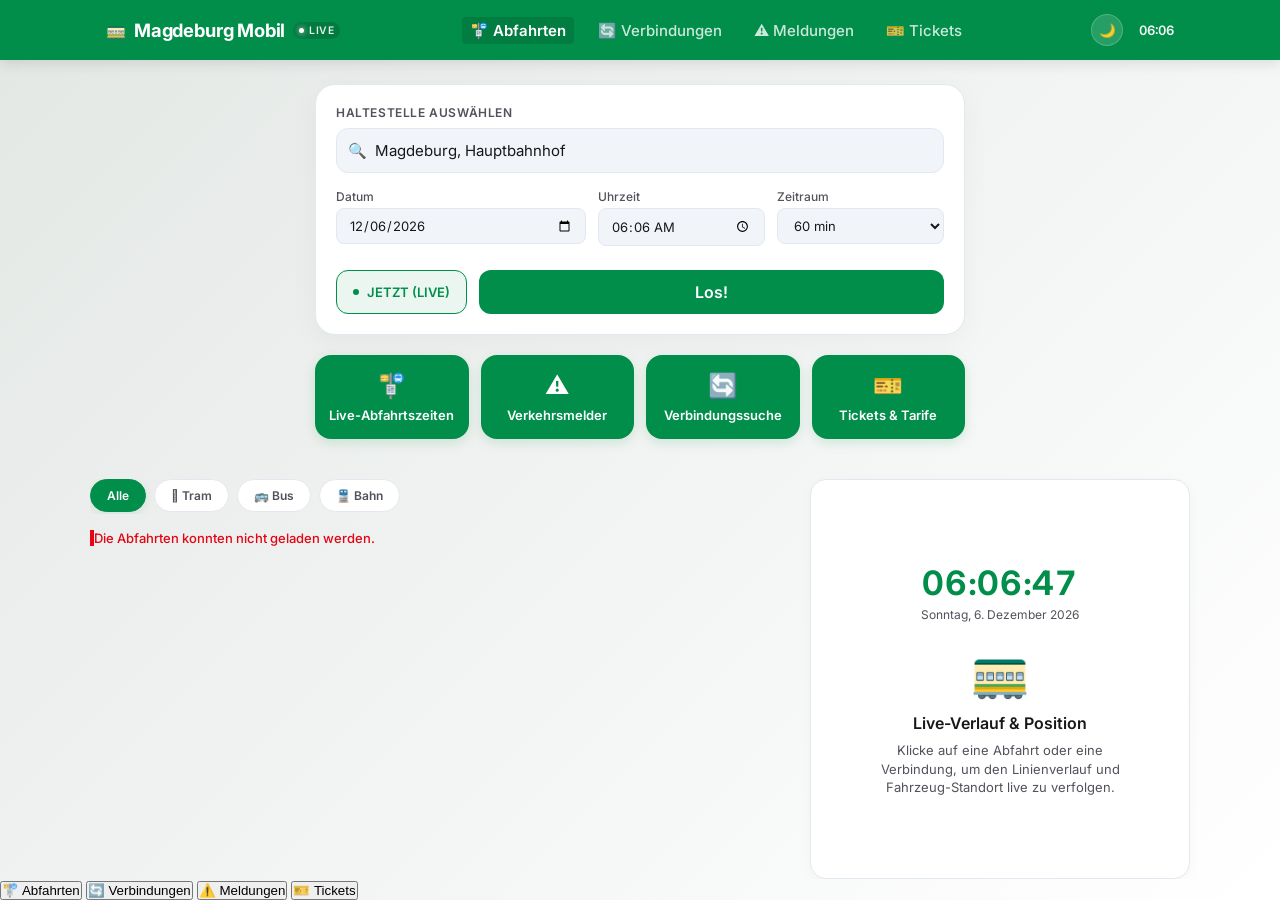
==== index.html @ 697c2424 "Add files via upload" ====
<!DOCTYPE html>
<html lang="de">
<head>
  <meta charset="UTF-8">
  <meta name="viewport" content="width=device-width, initial-scale=1.0, viewport-fit=cover">
  <title>Magdeburg Mobil — Fahrplan &amp; Live-Abfahrten</title>
  <meta name="description" content="Echtzeit-Fahrplan, Abfahrten, Verbindungssuche und Störungsmeldungen für den Nahverkehr in Magdeburg. Responsive Webinterface und Mobile App.">
  <meta name="theme-color" content="#018e4a">
  <meta name="apple-mobile-web-app-capable" content="yes">
  <meta name="apple-mobile-web-app-status-bar-style" content="black-translucent">
  <meta name="apple-mobile-web-app-title" content="Magdeburg Mobil">
  <link rel="manifest" href="manifest.json">
  <link rel="preconnect" href="https://fonts.googleapis.com">
  <link rel="preconnect" href="https://fonts.gstatic.com" crossorigin>
  <link href="https://fonts.googleapis.com/css2?family=Inter:wght@400;500;600;700&display=swap" rel="stylesheet">
  <link rel="stylesheet" href="styles.css">
</head>
<body>
  <a href="#main-results-area" class="skip-link">Zum Inhalt springen</a>
  <div class="aria-live-region" id="ariaLive" aria-live="assertive" aria-atomic="true"></div>

  <!-- Fullscreen Modern Loading Screen Overlay -->
  <div id="app-loading-screen" class="loading-overlay">
    <div class="loading-container">
      <div class="loading-logo-wrapper">
        <span class="loading-logo-icon" aria-hidden="true">🚃</span>
        <h1 class="loading-logo-title">Magdeburg Mobil</h1>
      </div>
      
      <div class="loading-progress-bar">
        <div class="loading-progress-fill"></div>
      </div>
      
      <div class="loading-status-text" id="loadingStatusText">Verbindung zum Server wird aufgebaut...</div>
      <div class="loading-sub-text">Das Laden kann beim ersten Start nach Inaktivität kurz dauern.</div>
    </div>
  </div>

  <!-- Main App Wrapper -->
  <div id="app" class="theme-light">
    
    <!-- 1. TOP FIXED HEADER BAR -->
    <header class="app-header" role="banner">
      <div class="header-container">
        <!-- Logo Area -->
        <div class="header-logo">
          <span class="logo-emoji" aria-hidden="true">🚃</span>
          <span class="logo-text">Magdeburg Mobil</span>
          <span class="live-indicator">
            <span class="live-dot" aria-hidden="true"></span> Live
          </span>
        </div>

        <!-- Desktop Main Menu Links -->
        <nav class="header-nav" aria-label="Hauptnavigation">
          <button class="nav-link active" data-target="departures">🚏 Abfahrten</button>
          <button class="nav-link" data-target="connections">🔄 Verbindungen</button>
          <button class="nav-link" data-target="alerts">⚠️ Meldungen <span class="badge" id="headerAlertBadge" hidden>0</span></button>
          <button class="nav-link" data-target="tickets">🎫 Tickets</button>
        </nav>

        <!-- Header Actions (Theme switcher + Uhrzeit) -->
        <div class="header-actions">
          <button id="themeToggleBtn" class="header-theme-btn" aria-label="Farbschema wechseln">🌙</button>
          <div class="header-time" id="headerTime" aria-label="Aktuelle Uhrzeit">--:--</div>
        </div>
      </div>
    </header>

    <!-- 2. SCROLLABLE APP BODY -->
    <div class="app-body">
      
      <!-- HERO SELECTION SECTION -->
      <section class="hero-section" id="heroSection" aria-label="Suche und Schnellzugriff">
        <div class="hero-container">
          
          <!-- Unified Timetable Search Card -->
          <div class="search-widget-card glass-card" id="unifiedSearchWidget">
            
            <!-- FORM 1: DEPARTURES FORM -->
            <div class="widget-form-panel" id="form-departures" role="tabpanel" aria-label="Abfahrtszeiten Suche">
              <div class="search-field">
                <label for="stationInput" class="field-label">Haltestelle auswählen</label>
                <div class="input-wrapper">
                  <span class="input-icon" aria-hidden="true">🔍</span>
                  <input type="text" id="stationInput" class="widget-input"
                         placeholder="Haltestelle eingeben..."
                         autocomplete="off"
                         aria-label="Haltestelle suchen"
                         aria-autocomplete="list"
                         aria-controls="stationSuggestions"
                         aria-expanded="false"
                         value="Magdeburg, Hauptbahnhof">
                  <button class="clear-btn" id="clearStation" aria-label="Eingabe löschen" hidden>&times;</button>
                </div>
                <ul id="stationSuggestions" class="suggestions-list" role="listbox" aria-label="Haltestellenvorschläge" hidden></ul>
              </div>

              <!-- Date/Time Picker row -->
              <div class="datetime-row">
                <div class="datetime-field">
                  <label for="depDate">Datum</label>
                  <div class="input-wrapper">
                    <input type="date" id="depDate" aria-label="Abfahrtsdatum">
                  </div>
                </div>
                <div class="datetime-field">
                  <label for="depTime">Uhrzeit</label>
                  <div class="input-wrapper">
                    <input type="time" id="depTime" aria-label="Abfahrtszeit">
                  </div>
                </div>
                <div class="datetime-field">
                  <label for="depDuration">Zeitraum</label>
                  <div class="input-wrapper">
                    <select id="depDuration" aria-label="Zeitraum">
                      <option value="30">30 min</option>
                      <option value="60" selected>60 min</option>
                      <option value="120">2 Std</option>
                      <option value="240">4 Std</option>
                    </select>
                  </div>
                </div>
              </div>

              <div class="form-actions">
                <button class="now-btn active" id="nowBtn" aria-label="Live-Modus umschalten" aria-pressed="true">
                  <span class="now-dot" aria-hidden="true"></span> JETZT (LIVE)
                </button>
                <button class="submit-btn" id="submitDepBtn">Los!</button>
              </div>
            </div>

            <!-- FORM 2: CONNECTIONS FORM -->
            <div class="widget-form-panel" id="form-connections" role="tabpanel" aria-label="Verbindungs-Suche" hidden>
              <div class="connection-inputs-grid">
                <div class="search-field">
                  <label for="originInput" class="field-label">Von</label>
                  <div class="input-wrapper">
                    <span class="input-icon" aria-hidden="true">📍</span>
                    <input type="text" id="originInput" class="widget-input" placeholder="Start-Haltestelle..." autocomplete="off" aria-label="Abfahrtsort" aria-autocomplete="list" aria-controls="originSuggestions" aria-expanded="false">
                  </div>
                  <ul id="originSuggestions" class="suggestions-list" role="listbox" aria-label="Start-Vorschläge" hidden></ul>
                </div>

                <button class="swap-btn" id="swapBtn" aria-label="Start und Ziel tauschen">⇅</button>

                <div class="search-field">
                  <label for="destInput" class="field-label">Nach</label>
                  <div class="input-wrapper">
                    <span class="input-icon" aria-hidden="true">🎯</span>
                    <input type="text" id="destInput" class="widget-input" placeholder="Ziel-Haltestelle..." autocomplete="off" aria-label="Zielort" aria-autocomplete="list" aria-controls="destSuggestions" aria-expanded="false">
                  </div>
                  <ul id="destSuggestions" class="suggestions-list" role="listbox" aria-label="Ziel-Vorschläge" hidden></ul>
                </div>
              </div>

              <!-- Date/Time picker row -->
              <div class="datetime-row">
                <div class="datetime-field">
                  <label for="connDate">Datum</label>
                  <div class="input-wrapper">
                    <input type="date" id="connDate" aria-label="Verbindungsdatum">
                  </div>
                </div>
                <div class="datetime-field">
                  <label for="connTime">Uhrzeit</label>
                  <div class="input-wrapper">
                    <input type="time" id="connTime" aria-label="Verbindungszeit">
                  </div>
                </div>
              </div>

              <!-- Transport Mode Toggles -->
              <div class="transport-toggles-container" style="margin-top: 14px; display: flex; flex-direction: column; gap: 6px;">
                <span class="field-label" style="font-size: var(--font-size-sm); font-weight: 600; color: var(--text-secondary);">Verkehrsmittel</span>
                <div class="transport-toggles-grid" style="display: flex; flex-wrap: wrap; gap: 8px;">
                  <button type="button" class="transport-pill-btn active" data-mode="tram" aria-pressed="true">
                    <span>🚋 Tram</span>
                  </button>
                  <button type="button" class="transport-pill-btn active" data-mode="bus" aria-pressed="true">
                    <span>🚌 Bus</span>
                  </button>
                  <button type="button" class="transport-pill-btn active" data-mode="regional" aria-pressed="true">
                    <span>🚆 Regio</span>
                  </button>
                  <button type="button" class="transport-pill-btn active" data-mode="express" aria-pressed="true">
                    <span>🚄 Fernverkehr</span>
                  </button>
                </div>
              </div>

              <div class="form-actions">
                <button class="now-btn active" id="connNowBtn" aria-label="Live-Modus für Verbindungssuche umschalten" aria-pressed="true">
                  <span class="now-dot" aria-hidden="true"></span> JETZT
                </button>
                <button class="submit-btn" id="submitConnBtn">Los!</button>
              </div>
            </div>
          </div> <!-- End search-widget-card -->

          <!-- Quick Action Buttons Bar -->
          <div class="quick-action-bar" id="quickActionBar" role="group" aria-label="Schnellzugriff">
            <button class="action-btn" data-action="live-departures">
              <span class="action-icon" aria-hidden="true">🚏</span>
              <span class="action-label">Live-Abfahrtszeiten</span>
            </button>
            <button class="action-btn" data-action="alerts">
              <span class="action-icon" aria-hidden="true">⚠️</span>
              <span class="action-label">Verkehrsmelder</span>
            </button>
            <button class="action-btn" data-action="connections">
              <span class="action-icon" aria-hidden="true">🔄</span>
              <span class="action-label">Verbindungssuche</span>
            </button>
            <button class="action-btn" data-action="tickets">
              <span class="action-icon" aria-hidden="true">🎫</span>
              <span class="action-label">Tickets &amp; Tarife</span>
            </button>
          </div>

        </div>
      </section>

      <!-- MAIN RESULTS GRID DISPLAY AREA -->
      <section class="main-results-area" id="main-results-area" aria-label="Fahrplanergebnisse">
        <div class="results-container">
          <div class="results-layout-grid">
            
            <!-- LEFT PANEL: Dynamic Timetable Lists -->
            <div class="results-list-panel">
              
              <!-- === DEPARTURES RESULTS PANEL === -->
              <div class="result-tab-content fade-in" id="panel-departures">
                <!-- Vehicle Filter Pills -->
                <div class="filter-pills" role="group" aria-label="Verkehrsmittel-Filter">
                  <button class="filter-pill active" data-filter="all" aria-pressed="true">Alle</button>
                  <button class="filter-pill" data-filter="tram" aria-pressed="false">𚚊 Tram</button>
                  <button class="filter-pill" data-filter="bus" aria-pressed="false">🚌 Bus</button>
                  <button class="filter-pill" data-filter="regional" aria-pressed="false">🚆 Bahn</button>
                </div>

                <!-- Loading Skeleton -->
                <div id="departuresLoading" class="loading-skeleton" hidden>
                  <div class="skeleton-card"><div class="skeleton-badge"></div><div class="skeleton-lines"><div class="skeleton-text medium"></div><div class="skeleton-text short"></div></div><div class="skeleton-time"></div></div>
                  <div class="skeleton-card"><div class="skeleton-badge"></div><div class="skeleton-lines"><div class="skeleton-text long"></div><div class="skeleton-text short"></div></div><div class="skeleton-time"></div></div>
                  <div class="skeleton-card"><div class="skeleton-badge"></div><div class="skeleton-lines"><div class="skeleton-text medium"></div><div class="skeleton-text short"></div></div><div class="skeleton-time"></div></div>
                </div>

                <!-- Departures List -->
                <div id="departuresList" class="departures-list" role="list" aria-live="polite" aria-label="Abfahrtsliste"></div>

                <!-- Empty State -->
                <div id="departuresEmpty" class="empty-state" hidden>
                  <span class="empty-icon" aria-hidden="true">🚏</span>
                  <p>Keine Abfahrten in diesem Zeitraum gefunden</p>
                </div>
              </div>

              <!-- === CONNECTIONS RESULTS PANEL === -->
              <div class="result-tab-content" id="panel-connections" hidden>
                <!-- Loading Skeleton -->
                <div id="connectionsLoading" class="loading-skeleton" hidden>
                  <div class="skeleton-card"><div class="skeleton-badge"></div><div class="skeleton-lines"><div class="skeleton-text long"></div><div class="skeleton-text medium"></div></div></div>
                  <div class="skeleton-card"><div class="skeleton-badge"></div><div class="skeleton-lines"><div class="skeleton-text long"></div><div class="skeleton-text medium"></div></div></div>
                </div>

                <!-- Connections List -->
                <div id="connectionsList" class="connections-list" role="list" aria-label="Verbindungsergebnisse"></div>

                <!-- Empty State -->
                <div id="connectionsEmpty" class="empty-state">
                  <span class="empty-icon" aria-hidden="true">🔄</span>
                  <p>Gib Start &amp; Ziel oben ein und klicke auf „Los!“, um Verbindungen zu suchen.</p>
                </div>
              </div>

              <!-- === ALERTS RESULTS PANEL === -->
              <div class="result-tab-content" id="panel-alerts" hidden>
                <div class="push-banner glass-card" id="pushBanner" hidden>
                  <p>🔔 Möchtest du Push-Benachrichtigungen bei neuen Störungsmeldungen erhalten?</p>
                  <div class="push-actions">
                    <button class="push-btn-yes" id="enablePush">Aktivieren</button>
                    <button class="push-btn-no" id="dismissPush">Später</button>
                  </div>
                </div>

                <!-- Loading Skeleton -->
                <div id="alertsLoading" class="loading-skeleton" hidden>
                  <div class="skeleton-card"><div class="skeleton-badge"></div><div class="skeleton-lines"><div class="skeleton-text long"></div><div class="skeleton-text medium"></div></div></div>
                </div>

                <!-- Alerts List -->
                <div id="alertsList" class="alerts-list" role="list" aria-label="Meldungen"></div>
              </div>

              <!-- === TICKETS RESULTS PANEL === -->
              <div class="result-tab-content" id="panel-tickets" hidden>
                <div class="tickets-grid">
                  
                  <!-- Column 1: Einzelfahrkarten -->
                  <div class="tickets-column">
                    <h3 class="category-title green-text">Einzelfahrkarten:</h3>
                    <p class="category-subtitle">Preisstufe Magdeburg (010)</p>
                    
                    <!-- Kurzstrecke -->
                    <div class="ticket-card bg-green">
                      <div class="ticket-card-header" role="button" aria-expanded="false" tabindex="0">
                        <span class="ticket-toggle-icon">+</span>
                        <h4 class="ticket-name">Kurzstrecke</h4>
                        <div class="ticket-price-row">
                          <span class="ticket-price">2,00 Euro</span>
                          <span class="ticket-app-price">App-Preis: 1,80 Euro</span>
                        </div>
                      </div>
                      <div class="ticket-description-box" hidden>
                        Gültig für 1 Person ab Einstieg bis zur 3. Haltestelle. Der Einstieg wird nicht gezählt. Das Umsteigen zwischen Bus und Straßenbahn ist nur in Reiserichtung möglich. Die Kurzstrecke gilt ausschließlich bei der MVB und maximal 30 Minuten.
                      </div>
                    </div>

                    <!-- Einzelkarte -->
                    <div class="ticket-card bg-green">
                      <div class="ticket-card-header" role="button" aria-expanded="false" tabindex="0">
                        <span class="ticket-toggle-icon">+</span>
                        <h4 class="ticket-name">Einzelkarte</h4>
                        <div class="ticket-price-row">
                          <span class="ticket-price">3,30 Euro</span>
                          <span class="ticket-app-price">App-Preis: 3,00 Euro</span>
                        </div>
                      </div>
                      <div class="ticket-description-box" hidden>
                        Gültig für 1 Person ab dem 15. Geburtstag 60 Minuten ab Entwertung. Umstieg nur in Reiserichtung möglich. Rück-, Rund- und Ringfahrten sind nicht zulässig:
                        <ul>
                          <li><strong>Rückfahrten</strong> sind Fahrten in Richtung Ausgangspunkt auf derselben Strecke wie bei der Hinfahrt.</li>
                          <li><strong>Rundfahrten</strong> sind Fahrten, die auf einem anderen Weg als bei der Hinfahrt zum Ausgangspunkt führen.</li>
                          <li><strong>Ringfahrten</strong> sind Fahrten über andere Strecken bzw. Linien, die den ursprünglichen Fahrtweg schneiden.</li>
                        </ul>
                      </div>
                    </div>

                    <!-- Einzelfahrkarte Kind -->
                    <div class="ticket-card bg-green">
                      <div class="ticket-card-header" role="button" aria-expanded="false" tabindex="0">
                        <span class="ticket-toggle-icon">+</span>
                        <h4 class="ticket-name">Einzelfahrkarte Kind</h4>
                        <div class="ticket-price-row">
                          <span class="ticket-price">2,50 Euro</span>
                          <span class="ticket-app-price">App-Preis: 2,30 Euro</span>
                        </div>
                      </div>
                      <div class="ticket-description-box" hidden>
                        Gültig 60 Minuten ab Entwertung für: 1 Kind vom 6. bis 15. Geburtstag, oder 1 Hund (wenn nicht im geeigneten, geschlossenen Behältnis) oder 1 Handwagen, 1 Fahrradanhänger, 1 sperriger Gegenstand (Sperrige Gegenstände sind Gegenstände, die einen Fahrgastplatz beanspruchen.) Umstieg nur in Reiserichtung möglich. Rück-, Rund- und Ringfahrten sind nicht zulässig:
                        <ul>
                          <li><strong>Rückfahrten</strong> sind Fahrten in Richtung Ausgangspunkt auf derselben Strecke wie bei der Hinfahrt.</li>
                          <li><strong>Rundfahrten</strong> sind Fahrten, die auf einem anderen Weg als bei der Hinfahrt zum Ausgangspunkt führen.</li>
                          <li><strong>Ringfahrten</strong> sind Fahrten über andere Strecken bzw. Linien, die den ursprünglichen Fahrtweg schneiden.</li>
                        </ul>
                      </div>
                    </div>

                    <!-- Fahrradkarte -->
                    <div class="ticket-card bg-green">
                      <div class="ticket-card-header" role="button" aria-expanded="false" tabindex="0">
                        <span class="ticket-toggle-icon">+</span>
                        <h4 class="ticket-name">Fahrradkarte MVB</h4>
                        <div class="ticket-price-row">
                          <span class="ticket-price">3,00 Euro</span>
                        </div>
                      </div>
                      <div class="ticket-description-box" hidden>
                        <strong>Gültig für 1 Fahrrad oder 1 nicht zusammengeklappten E-Tretroller</strong> in MVB-Fahrzeugen.
                        <ul>
                          <li>Die Gültigkeitsdauer entspricht der Gültigkeitsdauer der Hauptfahrkarte.</li>
                          <li>In Kombination mit dem Deutschland-Ticket oder City-Ticket gilt die Fahrradkarte 60 Minuten ab Entwertung.</li>
                        </ul>
                      </div>
                    </div>

                  </div> <!-- End Column 1 -->

                  <!-- Column 2: Tagesfahrkarten -->
                  <div class="tickets-column">
                    <h3 class="category-title light-green-text">Tagesfahrkarten:</h3>
                    <p class="category-subtitle">Preisstufe Magdeburg (010)</p>

                    <!-- 24-Stunden-Karte -->
                    <div class="ticket-card bg-light-green">
                      <div class="ticket-card-header" role="button" aria-expanded="false" tabindex="0">
                        <span class="ticket-toggle-icon">+</span>
                        <h4 class="ticket-name">24-Stunden-Karte</h4>
                        <div class="ticket-price-row">
                          <span class="ticket-price">6,50 Euro</span>
                          <span class="ticket-app-price">App-Preis: 5,90 Euro</span>
                        </div>
                      </div>
                      <div class="ticket-description-box" hidden>
                        <strong>Gültig für 1 Person</strong> ab dem 15. Geburtstag, 24 Stunden ab Entwertung auf allen Linien, in alle Richtungen in der Preisstufe Magdeburg. <strong>Kostenfreie Mitnahme von bis zu 3 Kindern vom 6. bis 15. Geburtstag.</strong>
                        <br><br>
                        <strong>Nicht übertragbar.</strong> Vor- und Zuname in Druckbuchstaben eintragen (entfällt bei digital erworbenen Fahrkarten).
                      </div>
                    </div>

                    <!-- 24-Stunden-Karte Kind -->
                    <div class="ticket-card bg-light-green">
                      <div class="ticket-card-header" role="button" aria-expanded="false" tabindex="0">
                        <span class="ticket-toggle-icon">+</span>
                        <h4 class="ticket-name">24-Stunden-Karte Kind</h4>
                        <div class="ticket-price-row">
                          <span class="ticket-price">4,90 Euro</span>
                          <span class="ticket-app-price">App-Preis: 4,50 Euro</span>
                        </div>
                      </div>
                      <div class="ticket-description-box" hidden>
                        <strong>Gültig ab Entwertung 24 Stunden</strong> auf allen Linien, in alle Richtungen in der Preisstufe Magdeburg für:
                        <ul>
                          <li>1 Kind vom 6. bis 15. Geburtstag</li>
                          <li>oder 1 Hund (wenn nicht im geeigneten, geschlossenen Behältnis)</li>
                          <li>oder 1 Handwagen</li>
                          <li>oder 1 Fahrradanhänger</li>
                          <li>oder 1 sperriger Gegenstand (Sperrige Gegenstände sind Gegenstände, die einen Fahrgastplatz beanspruchen.)</li>
                        </ul>
                        <strong>Nicht übertragbar.</strong> Vor- und Zuname in Druckbuchstaben eintragen (entfällt bei digital erworbenen Fahrkarten).
                      </div>
                    </div>

                    <!-- 24-Stunden-Karte Gruppe -->
                    <div class="ticket-card bg-light-green">
                      <div class="ticket-card-header" role="button" aria-expanded="false" tabindex="0">
                        <span class="ticket-toggle-icon">+</span>
                        <h4 class="ticket-name">24-Stunden-Karte Gruppe (Preis pro Person)</h4>
                        <div class="ticket-price-row">
                          <span class="ticket-price">2,60 Euro</span>
                        </div>
                      </div>
                      <div class="ticket-description-box" hidden>
                        <strong>Gültig ab Entwertung 24 Stunden</strong> auf allen Linien, in alle Richtungen in der Preisstufe Magdeburg für:
                        <ul>
                          <li>1 Gruppe mit mindestens 16 Personen</li>
                          <li>angemeldeten Fahrten</li>
                        </ul>
                        <strong>Nicht übertragbar.</strong>
                        <br><br>
                        <strong>Anmeldung:</strong>
                        <ul>
                          <li>Anmeldeformular muss bei der Fahrt mitgeführt werden.</li>
                          <li>Die Anmeldung der Gruppen-Tageskarte muss spätestens 10 Werktage vor Reisebeginn erfolgen.</li>
                        </ul>
                      </div>
                    </div>

                  </div> <!-- End Column 2 -->

                  <!-- Column 3: Zeitfahrkarten -->
                  <div class="tickets-column">
                    <h3 class="category-title orange-text">Zeitfahrkarten:</h3>
                    <p class="category-subtitle">Preisstufe Magdeburg (010)</p>

                    <!-- Monatskarte -->
                    <div class="ticket-card bg-orange">
                      <div class="ticket-card-header" role="button" aria-expanded="false" tabindex="0">
                        <span class="ticket-toggle-icon">+</span>
                        <h4 class="ticket-name">Monatskarte</h4>
                        <div class="ticket-price-row">
                          <span class="ticket-price">82,00 Euro</span>
                        </div>
                      </div>
                      <div class="ticket-description-box" hidden>
                        <strong>Gültigkeitsdauer:</strong>
                        <ul>
                          <li>vom ersten Geltungstag um 0 Uhr bis zum gleichen Kalendertag des Folgemonats um 4 Uhr</li>
                          <li>fällt das Ende der Gültigkeitsdauer auf einen kalendarisch nicht vorhandenen Tag, endet die Gültigkeit um 4 Uhr am ersten Kalendertag des zweiten Folgemonats</li>
                        </ul>
                        <strong>Gültig für:</strong>
                        <ul>
                          <li>1 Person</li>
                          <li>alle Linien innerhalb der Preisstufe Magdeburg</li>
                          <li>alle Fahrtrichtungen</li>
                          <li>Kostenfreie Mitnahme 1 Fahrrad (Fahrradmitnahme begrenzt, Personen haben Vorrang)</li>
                        </ul>
                        <strong>Nicht übertragbar.</strong> Vor- und Zuname in Druckbuchstaben eintragen (entfällt bei digital erworbenen Fahrkarten).
                        <br><br>
                        <strong>Hinweis:</strong> Inhaber der <strong>Otto-City-Card</strong> können für die Preisstufe Magdeburg in allen MVB-Verkaufsstellen Fahrkarten unter Anrechnung von Wertmarken erwerben. Die Otto-City-Card erhalten Anspruchsberechtigte im Sozial- und Wohnungsamt und in jedem Bürgerbüro in Magdeburg.
                      </div>
                    </div>

                    <!-- Monatskarte ermäßigt -->
                    <div class="ticket-card bg-orange">
                      <div class="ticket-card-header" role="button" aria-expanded="false" tabindex="0">
                        <span class="ticket-toggle-icon">+</span>
                        <h4 class="ticket-name">Monatskarte ermäßigt</h4>
                        <div class="ticket-price-row">
                          <span class="ticket-price">62,00 Euro</span>
                        </div>
                      </div>
                      <div class="ticket-description-box" hidden>
                        <strong>Gültigkeitsdauer:</strong>
                        <ul>
                          <li>vom ersten Geltungstag um 0 Uhr bis zum gleichen Kalendertag des Folgemonats um 4 Uhr</li>
                          <li>fällt das Ende der Gültigkeitsdauer auf einen kalendarisch nicht vorhandenen Tag, endet die Gültigkeit um 4 Uhr am ersten Kalendertag des zweiten Folgemonats</li>
                        </ul>
                        <strong>Gültig für:</strong>
                        <ul>
                          <li>1 schulpflichtige Person vom 6. bis 15. Geburtstag,</li>
                          <li>1 Schülerin oder einen Schüler ab 15 Jahren,</li>
                          <li>1 Studentin oder einen Studenten,</li>
                          <li>1 Auszubildende oder einen Auszubildenden.</li>
                          <li>alle Linien innerhalb der Preisstufe Magdeburg</li>
                          <li>alle Fahrtrichtungen</li>
                          <li>Kostenfreie Mitnahme 1 Fahrrad (Fahrradmitnahme begrenzt, Personen haben Vorrang)</li>
                        </ul>
                        <strong>Nicht übertragbar</strong> und <strong>nur mit Berechtigungsnachweis gültig.</strong> Vor- und Zuname in Druckbuchstaben eintragen (entfällt bei digital erworbenen Fahrkarten).
                        <br><br>
                        <strong>Hinweise:</strong>
                        <ul>
                          <li>Inhaber der <strong>Otto-City-Card</strong> können für die Preisstufe Magdeburg in allen MVB-Verkaufsstellen Fahrkarten unter Anrechnung von Wertmarken erwerben. Die Otto-City-Card erhalten Anspruchsberechtigte im Sozial- und Wohnungsamt und in jedem Bürgerbüro in Magdeburg.</li>
                          <li>Weitere Informationen zur Schülerbeförderung und zur Erstattung von Fahrtkosten finden Sie auf der <strong>Informationsseite „Schülerbeförderung und Schülerfahrkarten“</strong> der Landeshauptstadt Magdeburg (externer Link, öffnet in einem neuen Fenster).</li>
                        </ul>
                      </div>
                    </div>

                    <!-- Sozialticket -->
                    <div class="ticket-card bg-orange">
                      <div class="ticket-card-header" role="button" aria-expanded="false" tabindex="0">
                        <span class="ticket-toggle-icon">+</span>
                        <h4 class="ticket-name">Sozialticket</h4>
                        <div class="ticket-price-row">
                          <span class="ticket-price">19,00 Euro</span>
                        </div>
                      </div>
                      <div class="ticket-description-box" hidden>
                        <strong>Gültigkeitsdauer:</strong>
                        <ul>
                          <li>vom ersten Geltungstag um 0 Uhr bis zum gleichen Kalendertag des Folgemonats um 4 Uhr</li>
                          <li>fällt das Ende der Gültigkeitsdauer auf einen kalendarisch nicht vorhandenen Tag, endet die Gültigkeit um 4 Uhr am ersten Kalendertag des zweiten Folgemonats</li>
                        </ul>
                        <strong>Gültig für:</strong>
                        <ul>
                          <li>Inhaberinnen und Inhaber eines gültigen <strong>Stadtpasses bzw. der Otto-City-Card</strong></li>
                          <li>alle Linien innerhalb der Preisstufe Magdeburg</li>
                          <li>alle Fahrtrichtungen</li>
                          <li>Kostenfreie Mitnahme 1 Fahrrad (Fahrradmitnahme begrenzt, Personen haben Vorrang)</li>
                        </ul>
                        <strong>Nicht übertragbar</strong> und nur in Verbindung mit einem gültigen amtlichen Lichtbildausweis sowie einem gültigen Stadtpass oder einer gültigen Otto-City-Card gültig. Vor- und Zuname werden vom Verkaufspersonal in Druckbuchstaben eingetragen.
                        <br><br>
                        Weitere Informationen finden Sie auf der <strong>Informationsseite zum Sozialticket</strong>.
                      </div>
                    </div>

                  </div> <!-- End Column 3 -->

                  <!-- Column 4: Abo-Fahrkarten -->
                  <div class="tickets-column">
                    <h3 class="category-title orange-text">Abo-Fahrkarten:</h3>
                    <p class="category-subtitle">Preisstufe Magdeburg (010)</p>

                    <!-- Deutschland-Ticket -->
                    <div class="ticket-card bg-orange">
                      <div class="ticket-card-header" role="button" aria-expanded="false" tabindex="0">
                        <span class="ticket-toggle-icon">+</span>
                        <h4 class="ticket-name">Deutschland-Ticket</h4>
                        <div class="ticket-price-row">
                          <span class="ticket-price">63,00 Euro mtl.</span>
                        </div>
                      </div>
                      <div class="ticket-description-box" hidden>
                        <strong>Gültig für:</strong>
                        <ul>
                          <li>1 Person</li>
                          <li>deutschlandweit im Regional- und Nahverkehr</li>
                        </ul>
                        <strong>Nicht übertragbar.</strong> Nur mit amtlichem Lichtbildausweis gültig.
                        <br><br>
                        <strong>Das Abonnement ist monatlich kündbar.</strong>
                      </div>
                    </div>

                    <!-- Persönliche Abo-Monatskarte -->
                    <div class="ticket-card bg-orange">
                      <div class="ticket-card-header" role="button" aria-expanded="false" tabindex="0">
                        <span class="ticket-toggle-icon">+</span>
                        <h4 class="ticket-name">Persönliche Abo-Monatskarte</h4>
                        <div class="ticket-price-row">
                          <span class="ticket-price">55,00 Euro mtl.</span>
                        </div>
                      </div>
                      <div class="ticket-description-box" hidden>
                        <strong>Gültig für:</strong>
                        <ul>
                          <li>1 Person</li>
                          <li>alle Linien innerhalb der Preisstufe Magdeburg</li>
                          <li>kostenfreie Mitnahme von bis zu 3 Kindern vom 6. bis 15. Geburtstag</li>
                          <li>kostenfreie Mitnahme von 1 Fahrrad (Fahrradmitnahme begrenzt, Personen haben Vorrang)</li>
                        </ul>
                        <strong>Nicht übertragbar.</strong> Nur mit amtlichem Lichtbildausweis gültig.
                        <br><br>
                        <strong>Das Abonnement wird auf unbestimmte Zeit abgeschlossen und ist monatlich kündbar.</strong>
                      </div>
                    </div>

                    <!-- passend dazu Abo-Erweiterung Abo-Plus -->
                    <div class="ticket-card bg-orange">
                      <div class="ticket-card-header" role="button" aria-expanded="false" tabindex="0">
                        <span class="ticket-toggle-icon">+</span>
                        <h4 class="ticket-name">passend dazu Abo-Erweiterung Abo-Plus</h4>
                        <div class="ticket-price-row">
                          <span class="ticket-price">+15,00 Euro mtl.</span>
                        </div>
                      </div>
                      <div class="ticket-description-box" hidden>
                        <ul>
                          <li>Mitnahme einer weiteren Person (montags bis freitags ab 17 Uhr sowie an Wochenenden und Feiertagen ganztägig)</li>
                          <li>Kostenfreie Mitnahme eines Hundes</li>
                          <li>Verbundweite Gültigkeit an Wochenenden und Feiertagen</li>
                          <li>Übertragbar auf andere Personen (nur mit Chipkarte)</li>
                          <li>Nur in Kombination mit der Persönlichen Abo-Monatskarte erhältlich</li>
                          <li>Monatlich kündbar</li>
                        </ul>
                      </div>
                    </div>

                    <!-- Ermäßigte Abo-Monatskarte -->
                    <div class="ticket-card bg-orange">
                      <div class="ticket-card-header" role="button" aria-expanded="false" tabindex="0">
                        <span class="ticket-toggle-icon">+</span>
                        <h4 class="ticket-name">Ermäßigte Abo-Monatskarte</h4>
                        <div class="ticket-price-row">
                          <span class="ticket-price">49,40 Euro mtl.</span>
                        </div>
                      </div>
                      <div class="ticket-description-box" hidden>
                        <strong>Gültig auf allen Linien, in alle Richtungen innerhalb der Preisstufe Magdeburg für:</strong>
                        <ul>
                          <li>1 Person ab 65 Jahren,</li>
                          <li>oder 1 schulpflichtige Person vom 6. bis 15. Geburtstag,</li>
                          <li>oder 1 Schüler ab 15. Geburtstag,</li>
                          <li>oder 1 Student</li>
                          <li>oder 1 Auszubildender</li>
                        </ul>
                        <strong>Nicht übertragbar und nur mit Berechtigungsnachweis gültig.</strong>
                        <br><br>
                        <strong>Das Abonnement ist monatlich kündbar.</strong>
                        <br><br>
                        Bei MVB: Kostenfreie Mitnahme von 1 Fahrrad (Fahrradmitnahme begrenzt, Personen haben Vorrang)
                      </div>
                    </div>

                    <!-- Schülerticket Magdeburg -->
                    <div class="ticket-card bg-orange">
                      <div class="ticket-card-header" role="button" aria-expanded="false" tabindex="0">
                        <span class="ticket-toggle-icon">+</span>
                        <h4 class="ticket-name">Schülerticket Magdeburg</h4>
                        <div class="ticket-price-row">
                          <span class="ticket-price">kostenlos oder 9,00 Euro mtl.</span>
                        </div>
                      </div>
                      <div class="ticket-description-box" hidden>
                        <strong>Gültig auf allen Linien, in alle Richtungen innerhalb der Preisstufe Magdeburg.</strong>
                        <ul>
                          <li>ein Kind,</li>
                          <li>eine Schülerin oder ein Schüler,</li>
                          <li>eine Auszubildende oder ein Auszubildender.</li>
                        </ul>
                        entsprechend der Anspruchsvoraussetzungen.
                        <br><br>
                        <strong>Nicht übertragbar und nur mit Berechtigungsnachweis gültig.</strong>
                        <br><br>
                        Kostenfreie Mitnahme von 1 Fahrrad (Fahrradmitnahme begrenzt, Personen haben Vorrang).
                      </div>
                    </div>

                  </div> <!-- End Column 4 -->

                </div>
              </div>

            </div> <!-- End results-list-panel -->

            <!-- RIGHT PANEL: Desktop Detail Tracking (Stops Timeline) -->
            <aside class="details-panel" id="desktopDetailsPanel" aria-label="Echtzeit-Details">
              <!-- Clock Placeholder -->
              <div class="details-placeholder" id="detailsPlaceholder">
                <div class="clock-widget">
                  <div class="clock-time" id="widgetClockTime">--:--:--</div>
                  <div class="clock-date" id="widgetClockDate">Bitte warten...</div>
                </div>
                <div class="placeholder-text-box">
                  <span class="placeholder-icon">🚃</span>
                  <p class="placeholder-title">Live-Verlauf &amp; Position</p>
                  <p class="placeholder-desc">Klicke auf eine Abfahrt oder eine Verbindung, um den Linienverlauf und Fahrzeug-Standort live zu verfolgen.</p>
                </div>
              </div>

              <!-- Dynamic detail timeline content -->
              <div class="details-content" id="detailsContent" style="display:none;">
                <button class="details-close-btn" id="detailsCloseBtn" aria-label="Details schließen">✕</button>
                <div class="details-header">
                  <span class="details-line-badge" id="detailsLineBadge"></span>
                  <div class="details-header-text">
                    <h3 id="detailsTitle">Linienverlauf</h3>
                    <p id="detailsSubtitle">Richtung --</p>
                  </div>
                  <div class="operator-container" id="detailsOperator"></div>
                </div>
                <div id="detailsMessages" class="journey-messages"></div>
                <div id="detailsRoute" role="list" aria-label="Haltestellenverlauf"></div>
              </div>
            </aside>

          </div>
        </div>
      </section>

    </div> <!-- End app-body -->

    <!-- 3. MOBILE BOTTOM TAB NAVIGATION -->
    <nav class="tab-nav-mobile" role="tablist" aria-label="Mobile Hauptnavigation">
      <button class="tab-btn active" role="tab" aria-selected="true" data-tab="departures" id="tab-departures" aria-controls="panel-departures">
        <span class="tab-icon" aria-hidden="true">🚏</span>
        <span class="tab-label">Abfahrten</span>
      </button>
      <button class="tab-btn" role="tab" aria-selected="false" data-tab="connections" id="tab-connections" aria-controls="panel-connections" tabindex="-1">
        <span class="tab-icon" aria-hidden="true">🔄</span>
        <span class="tab-label">Verbindungen</span>
      </button>
      <button class="tab-btn" role="tab" aria-selected="false" data-tab="alerts" id="tab-alerts" aria-controls="panel-alerts" tabindex="-1">
        <span class="tab-icon" aria-hidden="true">⚠️</span>
        <span class="tab-label">Meldungen</span>
        <span class="alert-badge" id="alertBadge" hidden>0</span>
      </button>
      <button class="tab-btn" role="tab" aria-selected="false" data-tab="tickets" id="tab-tickets" aria-controls="panel-tickets" tabindex="-1">
        <span class="tab-icon" aria-hidden="true">🎫</span>
        <span class="tab-label">Tickets</span>
      </button>
    </nav>

    <!-- 4. MOBILE JOURNEY DETAIL MODAL -->
    <div class="modal-overlay" id="journeyModal" role="dialog" aria-modal="true" aria-labelledby="journeyModalTitle" hidden>
      <div class="modal-container">
        <div class="modal-header">
          <div class="modal-header-info">
            <span class="modal-line-badge" id="modalLineBadge"></span>
            <div>
              <h2 id="journeyModalTitle" class="modal-title">Linienverlauf</h2>
              <p class="modal-subtitle" id="modalDirection"></p>
            </div>
            <div class="operator-container" id="modalOperator"></div>
          </div>
          <button class="modal-close" id="closeModal" aria-label="Schließen">&times;</button>
        </div>
        <div class="modal-body">
          <div id="journeyMessages" class="journey-messages"></div>
          <div id="journeyRoute" role="list" aria-label="Haltestellenverlauf"></div>
          <div id="journeyLoading" class="loading-skeleton" hidden>
            <div class="skeleton-route">
              <div class="skeleton-stop"><div class="skeleton-time"></div><div class="skeleton-dot"></div><div class="skeleton-text medium"></div></div>
              <div class="skeleton-stop"><div class="skeleton-time"></div><div class="skeleton-dot"></div><div class="skeleton-text long"></div></div>
            </div>
          </div>
        </div>
      </div>
    </div>

  </div> <!-- End Main App Wrapper -->

  <!-- Toast Container -->
  <div class="toast-container" id="toastContainer" aria-live="assertive"></div>

  <script src="app.js"></script>
</body>
</html>
---- styles.css ----
/* ============================================================
   Magdeburg Mobil — Transit Portal
   Unified Layout & Mobile Optimized Styles
   ============================================================ */

/* -------------------------------------------------------
   1. Theme Color Variables
   ------------------------------------------------------- */
:root {
  /* Common variables */
  --primary: #018e4a;            /* Official CD Green */
  --primary-rgb: 1, 142, 74;
  --primary-hover: #01733c;
  --primary-light: #02b85e;
  --secondary: #76b72a;          /* Official CD Light Green */
  --success: #22c55e;
  --warning: #f59e0b;
  --danger: #e30513;             /* CD Traffic Red */
  --danger-rgb: 227, 5, 19;
  
  /* Space Scale */
  --space-1: 4px;
  --space-2: 8px;
  --space-3: 12px;
  --space-4: 16px;
  --space-5: 20px;
  --space-6: 24px;
  --space-7: 32px;
  --space-8: 40px;
  
  /* Border Radius */
  --radius-xs: 4px;
  --radius-sm: 8px;
  --radius-md: 12px;
  --radius-lg: 16px;
  --radius-xl: 20px;
  --radius-full: 9999px;

  /* Typography */
  --font-family: 'Inter', -apple-system, BlinkMacSystemFont, 'Segoe UI', Roboto, sans-serif;
  --font-size-xs: 0.75rem;
  --font-size-sm: 0.8125rem;
  --font-size-base: 0.9375rem;
  --font-size-md: 1rem;
  --font-size-lg: 1.125rem;
  --font-size-xl: 1.25rem;

  /* Layout dimensions */
  --header-height: 60px;
  --mobile-nav-height: 60px;

  /* Animations */
  --ease-out: cubic-bezier(0.16, 1, 0.3, 1);
  --ease-spring: cubic-bezier(0.34, 1.56, 0.64, 1);
  --duration-normal: 250ms;
}

/* Light Theme (Default CD) */
#app.theme-light {
  --bg-primary: #f4f6f5;
  --bg-gradient: linear-gradient(135deg, #e3e7e4 0%, #f4f6f5 60%, #ffffff 100%);
  --card-bg: #ffffff;
  --card-bg-hover: #fafafa;
  --card-border: #e2e8f0;
  --card-border-hover: #cbd5e1;
  --text-primary: #18181b;
  --text-secondary: #52525b;
  --text-muted: #8e8e93;
  --surface: #f1f5f9;
  --surface-hover: #e2e8f0;
  --header-bg: #018e4a;
  --header-text: #ffffff;
  --results-bg: #ffffff;
}

/* Dark Theme (Alternative dark structure with green highlights) */
#app.theme-dark {
  --bg-primary: #08080c;
  --bg-gradient: radial-gradient(circle at 10% 0%, rgba(1, 142, 74, 0.08) 0%, transparent 45%),
                 radial-gradient(circle at 90% 100%, rgba(118, 183, 42, 0.03) 0%, transparent 45%),
                 #08080c;
  --card-bg: rgba(255, 255, 255, 0.02);
  --card-bg-hover: rgba(255, 255, 255, 0.04);
  --card-border: rgba(255, 255, 255, 0.06);
  --card-border-hover: rgba(255, 255, 255, 0.12);
  --text-primary: #f5f5fa;
  --text-secondary: #a0a0ab;
  --text-muted: #52525b;
  --surface: rgba(255, 255, 255, 0.04);
  --surface-hover: rgba(255, 255, 255, 0.08);
  --header-bg: #018e4a;
  --header-text: #ffffff;
  --results-bg: rgba(0, 0, 0, 0.1);
}

/* -------------------------------------------------------
   2. Reset & Basics
   ------------------------------------------------------- */
*, *::before, *::after {
  box-sizing: border-box;
  margin: 0;
  padding: 0;
}

body {
  font-family: var(--font-family);
  background-color: #f4f6f5;
  color: #18181b;
  overflow: hidden;
  -webkit-tap-highlight-color: transparent;
}

/* Screenreader skip link */
.skip-link {
  position: absolute;
  top: -100px;
  left: 0;
  background: var(--primary);
  color: white;
  padding: var(--space-2);
  z-index: 1000;
  transition: top var(--duration-normal);
}
.skip-link:focus {
  top: 0;
}

[hidden] {
  display: none !important;
}

/* -------------------------------------------------------
   3. Main App Layout & Fixed Header
   ------------------------------------------------------- */
#app {
  display: flex;
  flex-direction: column;
  width: 100vw;
  height: 100vh;
  height: 100dvh;
  background: var(--bg-gradient);
  color: var(--text-primary);
  overflow: hidden;
  transition: background var(--duration-normal) var(--ease-out), color var(--duration-normal);
}

/* Header container spans full width */
.app-header {
  height: var(--header-height);
  background: var(--header-bg);
  color: var(--header-text);
  z-index: 600;
  flex-shrink: 0;
  box-shadow: 0 4px 12px rgba(0, 0, 0, 0.1);
}

.header-container {
  display: flex;
  align-items: center;
  justify-content: space-between;
  max-width: 1100px;
  height: 100%;
  margin: 0 auto;
  padding: 0 var(--space-4);
}

.header-logo {
  display: flex;
  align-items: center;
  gap: var(--space-2);
}

.logo-text {
  font-size: 1.15rem;
  font-weight: 700;
  letter-spacing: -0.01em;
}

.live-indicator {
  display: inline-flex;
  align-items: center;
  gap: 5px;
  font-size: 0.65rem;
  font-weight: 600;
  color: rgba(255, 255, 255, 0.9);
  text-transform: uppercase;
  letter-spacing: 0.05em;
  background: rgba(0, 0, 0, 0.15);
  padding: 2px 6px;
  border-radius: var(--radius-full);
}

.live-dot {
  width: 5px;
  height: 5px;
  border-radius: 50%;
  background-color: #ffffff;
  box-shadow: 0 0 6px #ffffff;
  animation: pulseGlowWhite 1.5s infinite;
}

/* Header navigation links */
.header-nav {
  display: flex;
  gap: var(--space-4);
}

.nav-link {
  background: transparent;
  border: none;
  color: rgba(255, 255, 255, 0.8);
  font-family: inherit;
  font-size: var(--font-size-base);
  font-weight: 500;
  cursor: pointer;
  padding: var(--space-1) var(--space-2);
  border-radius: var(--radius-xs);
  transition: all var(--duration-normal);
}

.nav-link:hover {
  color: #ffffff;
  background: rgba(255, 255, 255, 0.1);
}

.nav-link.active {
  color: #ffffff;
  font-weight: 600;
  background: rgba(0, 0, 0, 0.12);
}

.nav-link .badge {
  background: var(--danger);
  color: white;
  font-size: 0.65rem;
  padding: 1px 5px;
  border-radius: var(--radius-full);
  margin-left: 2px;
}

/* Header Actions */
.header-actions {
  display: flex;
  align-items: center;
  gap: var(--space-4);
}

.header-theme-btn {
  background: rgba(255, 255, 255, 0.15);
  border: 1px solid rgba(255, 255, 255, 0.2);
  color: white;
  width: 32px;
  height: 32px;
  border-radius: 50%;
  display: flex;
  align-items: center;
  justify-content: center;
  cursor: pointer;
  transition: background var(--duration-normal);
}

.header-theme-btn:hover {
  background: rgba(255, 255, 255, 0.25);
}

.header-time {
  font-size: var(--font-size-sm);
  font-weight: 600;
  font-variant-numeric: tabular-nums;
  opacity: 0.95;
}

/* -------------------------------------------------------
   4. Scrollable App Body & Hero Section
   ------------------------------------------------------- */
.app-body {
  flex: 1;
  overflow-y: auto;
  display: flex;
  flex-direction: column;
}

/* Hero Section */
.hero-section {
  padding: var(--space-6) var(--space-4);
  flex-shrink: 0;
}

.hero-container {
  max-width: 650px;
  margin: 0 auto;
  display: flex;
  flex-direction: column;
  gap: var(--space-5);
}

/* Search widget card */
.search-widget-card {
  background: var(--card-bg);
  border: 1px solid var(--card-border);
  border-radius: var(--radius-xl);
  padding: var(--space-5);
  box-shadow: 0 8px 30px rgba(0, 0, 0, 0.04);
  transition: border-color var(--duration-normal), background var(--duration-normal);
}

.theme-dark .search-widget-card {
  box-shadow: 0 10px 30px rgba(0, 0, 0, 0.25);
}

/* Widget tabs */
.widget-tabs {
  display: flex;
  gap: var(--space-4);
  border-bottom: 2px solid var(--card-border);
  margin-bottom: var(--space-5);
  padding-bottom: var(--space-2);
}

.widget-tab-btn {
  background: transparent;
  border: none;
  color: var(--text-secondary);
  font-family: inherit;
  font-size: var(--font-size-md);
  font-weight: 500;
  cursor: pointer;
  padding: var(--space-2) 0;
  position: relative;
  transition: color var(--duration-normal);
}

.widget-tab-btn:hover {
  color: var(--text-primary);
}

.widget-tab-btn.active {
  color: var(--primary);
  font-weight: 700;
}

.theme-dark .widget-tab-btn.active {
  color: var(--primary-light);
}

.widget-tab-btn.active::after {
  content: '';
  position: absolute;
  bottom: -10px;
  left: 0;
  right: 0;
  height: 3px;
  background-color: var(--primary);
  border-top-left-radius: 2px;
  border-top-right-radius: 2px;
}

.theme-dark .widget-tab-btn.active::after {
  background-color: var(--primary-light);
}

/* Form panels */
.widget-form-panel {
  display: flex;
  flex-direction: column;
  gap: var(--space-4);
  animation: tabFadeIn var(--duration-normal) var(--ease-out) both;
}

.widget-form-panel[hidden] {
  display: none !important;
}

.search-field {
  display: flex;
  flex-direction: column;
  gap: var(--space-2);
  position: relative;
}

.field-label {
  font-size: var(--font-size-xs);
  font-weight: 600;
  color: var(--text-secondary);
  text-transform: uppercase;
  letter-spacing: 0.05em;
}

.input-wrapper {
  position: relative;
  display: flex;
  align-items: center;
}

.input-icon {
  position: absolute;
  left: var(--space-3);
  font-size: var(--font-size-base);
  color: var(--text-secondary);
  pointer-events: none;
}

.widget-input {
  width: 100%;
  padding: 12px 12px 12px 38px;
  background: var(--surface);
  border: 1px solid var(--card-border);
  border-radius: var(--radius-md);
  color: var(--text-primary);
  font-family: inherit;
  font-size: var(--font-size-base);
  transition: all var(--duration-normal);
}

.widget-input:focus {
  outline: none;
  background: #ffffff;
  border-color: var(--primary);
  box-shadow: 0 0 0 3px rgba(var(--primary-rgb), 0.12);
}

.theme-dark .widget-input:focus {
  background: rgba(255, 255, 255, 0.02);
}

.clear-btn {
  position: absolute;
  right: var(--space-3);
  background: transparent;
  border: none;
  color: var(--text-secondary);
  font-size: 1.25rem;
  cursor: pointer;
}

/* Datetime pickers inside form */
.datetime-row {
  display: grid;
  grid-template-columns: 1.5fr 1fr 1fr;
  gap: var(--space-3);
}

.datetime-field {
  display: flex;
  flex-direction: column;
  gap: var(--space-1);
}

.datetime-field label {
  font-size: var(--font-size-xs);
  font-weight: 500;
  color: var(--text-secondary);
}

.datetime-field input,
.datetime-field select {
  width: 100%;
  padding: var(--space-2) var(--space-3);
  background: var(--surface);
  border: 1px solid var(--card-border);
  border-radius: var(--radius-sm);
  color: var(--text-primary);
  font-family: inherit;
  font-size: var(--font-size-sm);
  outline: none;
  transition: all var(--duration-normal);
}

.datetime-field input:focus,
.datetime-field select:focus {
  border-color: var(--primary);
  background: #ffffff;
}

.theme-dark .datetime-field input:focus,
.theme-dark .datetime-field select:focus {
  background: rgba(255,255,255,0.02);
}

/* Form actions */
.form-actions {
  display: flex;
  gap: var(--space-3);
  margin-top: var(--space-2);
}

.now-btn {
  display: flex;
  align-items: center;
  justify-content: center;
  gap: var(--space-2);
  padding: 12px var(--space-4);
  background: var(--surface);
  border: 1px solid var(--card-border);
  border-radius: var(--radius-md);
  color: var(--text-primary);
  font-family: inherit;
  font-size: var(--font-size-sm);
  font-weight: 600;
  cursor: pointer;
  transition: all var(--duration-normal);
}

.now-btn:hover {
  background: var(--surface-hover);
  border-color: var(--card-border-hover);
}

.now-btn.active {
  background: rgba(var(--primary-rgb), 0.08);
  border-color: var(--primary);
  color: var(--primary);
}

.theme-dark .now-btn.active {
  background: rgba(var(--primary-rgb), 0.12);
  color: var(--primary-light);
}

.now-dot {
  width: 6px;
  height: 6px;
  border-radius: 50%;
  background: var(--primary);
}

.theme-dark .now-dot {
  background: var(--primary-light);
}

.now-btn.active .now-dot {
  animation: pulseGlow 1.2s infinite;
}

.submit-btn {
  flex: 1;
  padding: 12px;
  background: var(--primary);
  border: none;
  border-radius: var(--radius-md);
  color: white;
  font-family: inherit;
  font-size: var(--font-size-md);
  font-weight: 600;
  cursor: pointer;
  transition: background var(--duration-normal);
}

.submit-btn:hover {
  background: var(--primary-hover);
}

/* Connection input swaps */
.connection-inputs-grid {
  display: grid;
  grid-template-columns: 1fr auto 1fr;
  align-items: flex-end;
  gap: var(--space-2);
}

.swap-btn {
  background: var(--surface);
  border: 1px solid var(--card-border);
  width: 38px;
  height: 38px;
  border-radius: 50%;
  color: var(--text-primary);
  display: flex;
  align-items: center;
  justify-content: center;
  cursor: pointer;
  font-size: var(--font-size-lg);
  margin-bottom: var(--space-1);
  transition: all var(--duration-normal);
}

.swap-btn:hover {
  background: var(--surface-hover);
  border-color: var(--card-border-hover);
}

/* Autocomplete suggestion drop-down */
.suggestions-list {
  background: #ffffff; /* Solid opaque white in light mode */
  border: 1px solid var(--card-border);
  border-radius: var(--radius-md);
  margin-top: 6px;
  max-height: 200px;
  overflow-y: auto;
  list-style: none;
  position: absolute;
  top: 100%;
  left: 0;
  right: 0;
  z-index: 100;
  box-shadow: 0 10px 25px rgba(0, 0, 0, 0.08);
}

.theme-dark .suggestions-list {
  background: #18181b; /* Solid opaque dark zinc-900 in dark mode */
  border-color: #27272a;
  box-shadow: 0 10px 30px rgba(0,0,0,0.5);
}

.suggestion-item {
  padding: var(--space-3);
  cursor: pointer;
  font-size: var(--font-size-base);
  border-bottom: 1px solid var(--card-border);
  color: var(--text-primary);
  transition: background var(--duration-normal), color var(--duration-normal);
}

.suggestion-item:hover {
  background: var(--surface);
  color: var(--primary);
}

.theme-dark .suggestion-item:hover {
  color: var(--primary-light);
}

/* -------------------------------------------------------
   5. Quick Action buttons bar (Green CD cards style)
   ------------------------------------------------------- */
.quick-action-bar {
  display: grid;
  grid-template-columns: repeat(4, 1fr);
  gap: var(--space-3);
  width: 100%;
}

.action-btn {
  display: flex;
  flex-direction: column;
  align-items: center;
  justify-content: center;
  gap: var(--space-2);
  padding: var(--space-4) var(--space-2);
  background: var(--primary);
  border: none;
  border-radius: var(--radius-lg);
  color: white;
  font-family: inherit;
  cursor: pointer;
  box-shadow: 0 4px 12px rgba(var(--primary-rgb), 0.15);
  transition: all var(--duration-normal) var(--ease-out);
}

.action-btn:hover {
  background: var(--primary-hover);
  transform: translateY(-2px);
  box-shadow: 0 6px 16px rgba(var(--primary-rgb), 0.2);
}

.action-icon {
  font-size: 1.5rem;
}

.action-label {
  font-size: var(--font-size-sm);
  font-weight: 600;
  text-align: center;
  line-height: 1.2;
}

/* -------------------------------------------------------
   6. Main Timetable Results Grid Section (Bottom Area)
   ------------------------------------------------------- */
.main-results-area {
  padding: var(--space-4) var(--space-4) var(--space-8) var(--space-4);
  flex: 1;
}

.results-container {
  max-width: 1100px;
  margin: 0 auto;
}

.results-layout-grid {
  display: grid;
  grid-template-columns: 1fr 380px;
  gap: var(--space-5);
  align-items: start;
}

/* Left panel holding lists */
.results-list-panel {
  min-width: 0;
}

.result-tab-content {
  animation: tabFadeIn 0.3s var(--ease-out) both;
}

.result-tab-content[hidden] {
  display: none !important;
}

/* Vehicle Filter Pills */
.filter-pills {
  display: flex;
  gap: var(--space-2);
  margin-bottom: var(--space-4);
  overflow-x: auto;
  padding-bottom: 2px;
}

.filter-pills::-webkit-scrollbar {
  display: none;
}

.filter-pill {
  padding: var(--space-2) var(--space-4);
  background: var(--card-bg);
  border: 1px solid var(--card-border);
  border-radius: var(--radius-full);
  color: var(--text-secondary);
  font-family: inherit;
  font-size: var(--font-size-xs);
  font-weight: 600;
  cursor: pointer;
  transition: all var(--duration-normal) var(--ease-out);
  white-space: nowrap;
}

.filter-pill:hover {
  background: var(--surface);
  color: var(--text-primary);
}

.filter-pill.active {
  background: var(--primary);
  border-color: var(--primary);
  color: white;
  box-shadow: 0 3px 8px rgba(var(--primary-rgb), 0.1);
}

/* Departures/Connections List */
.departures-list,
.connections-list,
.alerts-list {
  display: flex;
  flex-direction: column;
  gap: var(--space-2);
}

/* Cards styling */
.departure-card,
.connection-card,
.alert-card {
  display: grid;
  grid-template-columns: 52px 1fr auto;
  gap: var(--space-3);
  align-items: center;
  padding: var(--space-3) var(--space-4);
  background: var(--card-bg);
  border: 1px solid var(--card-border);
  border-radius: var(--radius-md);
  cursor: pointer;
  transition: all var(--duration-normal) var(--ease-out);
  animation: fadeInUp 0.4s var(--ease-out) both;
  animation-delay: calc(var(--i, 0) * 40ms);
  box-shadow: 0 2px 6px rgba(0, 0, 0, 0.01);
}

#departuresList.no-animation .departure-card {
  animation: none !important;
}

.departure-card:hover,
.connection-card:hover,
.alert-card:hover {
  background: var(--card-bg-hover);
  border-color: var(--card-border-hover);
  transform: translateY(-1px);
  box-shadow: 0 6px 14px rgba(0, 0, 0, 0.03);
}

.theme-dark .departure-card:hover,
.theme-dark .connection-card:hover,
.theme-dark .alert-card:hover {
  box-shadow: 0 6px 18px rgba(0, 0, 0, 0.25);
}

/* Cancelled rows */
.departure-card.cancelled {
  border-left: 4px solid var(--danger);
  background: rgba(var(--danger-rgb), 0.03);
}

.departure-card.cancelled .departure-direction,
.departure-card.cancelled .departure-time-planned {
  text-decoration: line-through;
  color: var(--danger);
  opacity: 0.6;
}

.line-badge {
  display: flex;
  align-items: center;
  justify-content: center;
  width: 44px;
  height: 28px;
  border-radius: var(--radius-sm);
  font-weight: 700;
  font-size: var(--font-size-xs);
  color: white;
  text-shadow: 0 1px 2px rgba(0,0,0,0.3);
}

.line-badge.dark-text {
  color: rgba(0, 0, 0, 0.85);
  text-shadow: none;
}

.departure-info {
  display: flex;
  flex-direction: column;
  gap: 2px;
  min-width: 0;
}

.departure-direction {
  font-size: var(--font-size-base);
  font-weight: 600;
  overflow: hidden;
  text-overflow: ellipsis;
  white-space: nowrap;
}

.departure-platform {
  font-size: var(--font-size-xs);
  color: var(--text-secondary);
}

.departure-time {
  text-align: right;
  display: flex;
  flex-direction: column;
  align-items: flex-end;
  gap: 2px;
}

.departure-time-planned {
  font-size: var(--font-size-md);
  font-weight: 600;
  font-variant-numeric: tabular-nums;
}

.departure-time-estimated {
  font-size: var(--font-size-xs);
  color: var(--text-secondary);
  font-variant-numeric: tabular-nums;
  font-weight: 500;
}

.departure-countdown {
  font-size: var(--font-size-xs);
  font-weight: 600;
  font-variant-numeric: tabular-nums;
}

/* Delay badges */
.delay-badge {
  font-size: 0.65rem;
  font-weight: 700;
  padding: 1px 5px;
  border-radius: var(--radius-xs);
  text-transform: uppercase;
  letter-spacing: 0.05em;
  margin-top: 1px;
}

.delay-badge.on-time {
  color: var(--success);
}

.delay-badge.light-delay {
  background: rgba(var(--warning-rgb), 0.1);
  color: var(--warning);
}

.delay-badge.heavy-delay {
  background: rgba(var(--danger-rgb), 0.08);
  color: var(--danger);
}

.delay-badge.cancelled {
  background: rgba(var(--danger-rgb), 0.15);
  color: var(--danger);
}

.delay-badge.no-realtime {
  color: var(--text-muted);
  font-weight: 400;
}

/* -------------------------------------------------------
   7. Right-side Live Detail Panel (Desktop only)
   ------------------------------------------------------- */
.details-panel {
  background: var(--card-bg);
  border: 1px solid var(--card-border);
  border-radius: var(--radius-lg);
  padding: var(--space-4);
  box-shadow: 0 4px 14px rgba(0, 0, 0, 0.03);
  display: flex;
  flex-direction: column;
  min-height: 400px;
}

.theme-dark .details-panel {
  box-shadow: 0 4px 20px rgba(0, 0, 0, 0.2);
}

/* Placeholder clock widget */
.details-placeholder {
  display: flex;
  flex-direction: column;
  align-items: center;
  justify-content: center;
  flex: 1;
  text-align: center;
}

.clock-widget {
  margin-bottom: var(--space-5);
}

.clock-time {
  font-size: 2.1rem;
  font-weight: 700;
  font-variant-numeric: tabular-nums;
  color: var(--primary);
  letter-spacing: 0.02em;
}

.theme-dark .clock-time {
  color: var(--primary-light);
}

.clock-date {
  font-size: var(--font-size-xs);
  color: var(--text-secondary);
  margin-top: 4px;
}

.placeholder-text-box {
  display: flex;
  flex-direction: column;
  align-items: center;
  gap: var(--space-2);
}

.placeholder-icon {
  font-size: 3rem;
  margin-bottom: var(--space-1);
  animation: bounceSlow 3s infinite;
}

.placeholder-title {
  font-size: var(--font-size-md);
  font-weight: 600;
}

.placeholder-desc {
  font-size: var(--font-size-sm);
  color: var(--text-secondary);
  line-height: 1.4;
  max-width: 260px;
}

/* Timeline Route timeline details */
.details-content {
  display: flex;
  flex-direction: column;
  gap: var(--space-4);
  position: relative;
}

.details-close-btn {
  position: absolute;
  top: 0;
  right: 0;
  background: transparent;
  border: none;
  font-size: 1.15rem;
  color: var(--text-secondary);
  cursor: pointer;
  padding: 4px;
  display: flex;
  align-items: center;
  justify-content: center;
  border-radius: 50%;
  width: 28px;
  height: 28px;
  transition: background var(--duration-normal), color var(--duration-normal);
}

.details-close-btn:hover {
  background: var(--surface-hover);
  color: var(--text-primary);
}

.details-header {
  display: flex;
  align-items: center;
  gap: var(--space-3);
  padding-bottom: var(--space-3);
  border-bottom: 1px solid var(--card-border);
}

.details-line-badge {
  display: flex;
  align-items: center;
  justify-content: center;
  width: 44px;
  height: 28px;
  border-radius: var(--radius-sm);
  font-weight: 700;
  font-size: var(--font-size-sm);
  color: white;
}

.details-line-badge.dark-text {
  color: rgba(0, 0, 0, 0.85);
}

.details-header-text h3 {
  font-size: var(--font-size-md);
  font-weight: 600;
}

.details-header-text p {
  font-size: var(--font-size-xs);
  color: var(--text-secondary);
}

/* -------------------------------------------------------
   8. Timeline stops styling
   ------------------------------------------------------- */
.journey-route {
  position: relative;
  padding-left: var(--space-2);
}

.journey-route-bg-line {
  position: absolute;
  left: 81px;
  top: 10px;
  width: 2px;
  background-color: var(--timeline-color, var(--primary));
  opacity: 0.3;
  z-index: 1;
}

.journey-stop {
  display: grid;
  grid-template-columns: 50px 24px 1fr;
  gap: var(--space-3);
  align-items: start;
  padding: 14px 0;
  animation: tabFadeIn 0.3s var(--ease-out) both;
  animation-delay: calc(var(--i, 0) * 45ms);
  position: relative;
  z-index: 10;
}

.stop-time-area {
  text-align: right;
  display: flex;
  flex-direction: column;
  align-items: flex-end;
}

.stop-time {
  font-size: var(--font-size-sm);
  font-weight: 600;
  font-variant-numeric: tabular-nums;
}

.stop-delay {
  font-size: 0.65rem;
  font-weight: 700;
}

.stop-delay.positive {
  color: var(--danger);
}

.stop-delay.on-time {
  color: var(--success);
}

.stop-dot-area {
  display: flex;
  justify-content: center;
  padding-top: 3px;
  z-index: 10;
  position: relative;
}

.stop-dot {
  width: 10px;
  height: 10px;
  border-radius: 50%;
  border: 2px solid var(--bg-primary);
  position: relative;
  z-index: 11;
  background-color: var(--bg-primary);
}

.stop-dot.future {
  background: var(--bg-primary);
  border: 2px solid var(--timeline-color, var(--primary));
}

.stop-dot.passed {
  background: var(--timeline-color, var(--primary));
  filter: brightness(0.6) saturate(0.8);
}

.stop-dot.current {
  background: var(--primary);
  width: 14px;
  height: 14px;
  margin-left: -2px;
  box-shadow: 0 0 0 3px rgba(var(--primary-rgb), 0.2);
  animation: pulseGlow 1.8s infinite;
  position: relative;
}

.theme-dark .stop-dot.current {
  background: var(--primary-light);
  box-shadow: 0 0 0 3px rgba(var(--primary-rgb), 0.3);
}

.stop-dot.current::after {
  display: none; /* Replaced by animated floating marker */
}

.vehicle-floating-marker {
  position: absolute;
  z-index: 15;
  transform: translate(-50%, -50%);
  font-size: 1.15rem;
  pointer-events: none;
  animation: floatBounce 2.5s ease-in-out infinite;
}

@keyframes floatBounce {
  0%, 100% {
    transform: translate(-50%, -50%) scale(1);
  }
  50% {
    transform: translate(-50%, -58%) scale(1.08); /* subtle cinematic bounce */
  }
}

.stop-dot.cancelled {
  background: var(--danger);
  border-radius: 2px;
  width: 10px;
  height: 10px;
}

.stop-info {
  display: flex;
  align-items: center;
  flex-wrap: wrap;
  gap: var(--space-2);
}

.stop-name {
  font-size: var(--font-size-sm);
  font-weight: 500;
  color: var(--text-primary);
}

.stop-name.passed {
  color: var(--text-muted);
  font-weight: 400;
}

.stop-name.cancelled {
  color: var(--danger);
  text-decoration: line-through;
  opacity: 0.6;
}

.stop-platform-badge {
  background: var(--surface);
  color: var(--text-secondary);
  font-size: 0.6rem;
  font-weight: 600;
  padding: 1px 4px;
  border-radius: var(--radius-xs);
  text-transform: uppercase;
}

/* -------------------------------------------------------
   9. Connection Details timeline Inside Cards
   ------------------------------------------------------- */
.connection-card {
  grid-template-columns: 1fr;
}

.connection-timeline {
  margin-top: var(--space-4);
  padding-left: var(--space-4);
  border-left: 2px solid var(--card-border);
}

.connection-leg {
  position: relative;
  padding-bottom: var(--space-4);
  padding-left: var(--space-3);
  display: flex;
  flex-direction: column;
}

.connection-leg::before {
  content: '';
  position: absolute;
  left: -21px;
  top: 4px;
  width: 10px;
  height: 10px;
  border-radius: 50%;
  background-color: var(--leg-color, var(--primary));
  border: 2px solid var(--bg-primary);
}

.connection-leg.walk-leg::before {
  background-color: var(--text-muted);
}

.leg-departure,
.leg-arrival {
  display: flex;
  gap: var(--space-3);
  font-size: var(--font-size-sm);
}

.leg-time {
  font-weight: 600;
  font-variant-numeric: tabular-nums;
  min-width: 40px;
}

.leg-station {
  color: var(--text-primary);
}

.leg-line-info {
  display: flex;
  align-items: center;
  gap: var(--space-3);
  padding: var(--space-2) 0;
  margin-left: 52px;
}

.leg-line-badge {
  display: inline-flex;
  align-items: center;
  justify-content: center;
  padding: 2px 6px;
  border-radius: var(--radius-xs);
  font-size: 0.7rem;
  font-weight: 700;
  color: white;
  min-width: 32px;
}

.leg-line-badge.dark-text {
  color: rgba(0,0,0,0.85);
}

.leg-direction {
  font-size: var(--font-size-xs);
  color: var(--text-secondary);
}

.leg-walk-info {
  display: flex;
  align-items: center;
  gap: var(--space-2);
  padding: var(--space-2) 0;
  margin-left: 52px;
  font-size: var(--font-size-xs);
  color: var(--text-secondary);
}

.transfer-indicator {
  padding: var(--space-1) 0 var(--space-3) var(--space-3);
  font-size: var(--font-size-xs);
  color: var(--text-muted);
  position: relative;
}

.transfer-indicator::before {
  content: '';
  position: absolute;
  left: -20px;
  top: 5px;
  width: 8px;
  height: 8px;
  border-radius: 50%;
  background: var(--surface);
  border: 1px dashed var(--text-muted);
}

/* -------------------------------------------------------
   10. Alerts & Traffic disruptions Card
   ------------------------------------------------------- */
.alert-card {
  grid-template-columns: 1fr;
  border-left: 4px solid var(--warning);
}

.alert-card.critical {
  border-left-color: var(--danger);
}

.alert-card-header {
  display: flex;
  justify-content: space-between;
  align-items: flex-start;
  gap: var(--space-3);
}

.alert-title {
  font-size: var(--font-size-base);
  font-weight: 600;
}

.alert-critical-badge {
  background: rgba(var(--danger-rgb), 0.08);
  color: var(--danger);
  font-size: 0.65rem;
  font-weight: 700;
  padding: 2px 6px;
  border-radius: var(--radius-full);
  text-transform: uppercase;
}

.alert-description {
  font-size: var(--font-size-sm);
  color: var(--text-secondary);
  line-height: 1.4;
}

.alert-lines {
  display: flex;
  flex-wrap: wrap;
  gap: var(--space-1);
  margin-top: 4px;
}

.alert-line-badge {
  display: inline-flex;
  align-items: center;
  justify-content: center;
  padding: 1px 6px;
  border-radius: var(--radius-xs);
  font-size: 0.65rem;
  font-weight: 700;
  color: white;
  min-width: 26px;
}

.alert-line-badge.dark-text {
  color: rgba(0,0,0,0.85);
}

.alert-time {
  font-size: var(--font-size-xs);
  color: var(--text-muted);
}

/* Push invitation Banner */
.push-banner {
  border-left: 4px solid var(--primary);
  background: rgba(var(--primary-rgb), 0.04);
}

.push-banner p {
  font-size: var(--font-size-sm);
  line-height: 1.4;
  margin-bottom: var(--space-3);
}

.push-actions {
  display: flex;
  gap: var(--space-2);
}

.push-btn-yes {
  padding: var(--space-2) var(--space-4);
  background: var(--primary);
  border: none;
  border-radius: var(--radius-sm);
  color: white;
  font-size: var(--font-size-xs);
  font-weight: 600;
  cursor: pointer;
}

.push-btn-yes:hover {
  background: var(--primary-hover);
}

.push-btn-no {
  padding: var(--space-2) var(--space-4);
  background: transparent;
  border: 1px solid var(--card-border);
  border-radius: var(--radius-sm);
  color: var(--text-secondary);
  font-size: var(--font-size-xs);
  cursor: pointer;
}

.push-btn-no:hover {
  background: var(--surface);
}

/* -------------------------------------------------------
   11. Network Map
   ------------------------------------------------------- */
.map-controls {
  display: flex;
  gap: var(--space-2);
  margin-bottom: var(--space-3);
}

.map-btn {
  padding: var(--space-2) var(--space-3);
  background: var(--card-bg);
  border: 1px solid var(--card-border);
  border-radius: var(--radius-md);
  color: var(--text-secondary);
  font-family: inherit;
  font-size: var(--font-size-xs);
  font-weight: 600;
  cursor: pointer;
  transition: all var(--duration-normal);
}

.map-btn:hover {
  background: var(--surface);
}

.map-btn.active {
  background: var(--primary);
  border-color: var(--primary);
  color: white;
}

.map-container {
  height: 480px;
  padding: 0;
  overflow: hidden;
  position: relative;
}

#mapFrame {
  width: 100%;
  height: 100%;
  border: none;
  background: #f1f5f9;
}

.theme-dark #mapFrame {
  background: #000000;
}

/* -------------------------------------------------------
   12. Dynamic Toast Notifications
   ------------------------------------------------------- */
.toast-container {
  position: fixed;
  bottom: 20px;
  left: 50%;
  transform: translateX(-50%);
  z-index: 1000;
  display: flex;
  flex-direction: column;
  gap: var(--space-2);
  width: 90%;
  max-width: 380px;
}

.toast-notification {
  display: flex;
  align-items: center;
  gap: var(--space-3);
  padding: var(--space-3) var(--space-4);
  background: #ffffff;
  border: 1px solid var(--card-border);
  border-radius: var(--radius-md);
  color: #18181b;
  font-size: var(--font-size-sm);
  box-shadow: 0 10px 25px rgba(0, 0, 0, 0.08);
  opacity: 0;
  transform: translateY(20px);
  transition: all 0.4s var(--ease-spring);
}

.theme-dark .toast-notification {
  background: rgba(10, 10, 15, 0.95);
  color: white;
  box-shadow: 0 10px 30px rgba(0,0,0,0.5);
}

.toast-notification.show {
  opacity: 1;
  transform: translateY(0);
}

.toast-notification.success {
  border-left: 4px solid var(--success);
}

.toast-notification.warning {
  border-left: 4px solid var(--warning);
}

.toast-notification.critical {
  border-left: 4px solid var(--danger);
  animation: alertPulse 1.5s infinite;
}

/* -------------------------------------------------------
   13. Empty & Error States
   ------------------------------------------------------- */
.empty-state {
  display: flex;
  flex-direction: column;
  align-items: center;
  justify-content: center;
  text-align: center;
  padding: var(--space-8) var(--space-4);
  color: var(--text-secondary);
}

.empty-icon {
  font-size: 2.5rem;
  margin-bottom: var(--space-3);
}

.empty-state p {
  font-size: var(--font-size-sm);
}

.error-card {
  border-left: 4px solid var(--danger);
  color: var(--danger);
  font-size: var(--font-size-sm);
  font-weight: 500;
}

/* -------------------------------------------------------
   14. Skeleton loaders
   ------------------------------------------------------- */
.loading-skeleton {
  display: flex;
  flex-direction: column;
  gap: var(--space-2);
}

.skeleton-card {
  height: 60px;
  background: #ffffff;
  border: 1px solid var(--card-border);
  border-radius: var(--radius-md);
  position: relative;
  overflow: hidden;
}

.theme-dark .skeleton-card {
  background: rgba(255,255,255,0.01);
}

.skeleton-card::after {
  content: '';
  position: absolute;
  inset: 0;
  transform: translateX(-100%);
  background: linear-gradient(90deg, transparent, rgba(0,0,0,0.02), transparent);
  animation: shimmer 1.5s infinite;
}

.theme-dark .skeleton-card::after {
  background: linear-gradient(90deg, transparent, rgba(255,255,255,0.03), transparent);
}

/* Custom scrollbars */
.main-content::-webkit-scrollbar {
  width: 6px;
}
.main-content::-webkit-scrollbar-track {
  background: transparent;
}
.main-content::-webkit-scrollbar-thumb {
  background: rgba(0, 0, 0, 0.1);
  border-radius: 3px;
}
.theme-dark .main-content::-webkit-scrollbar-thumb {
  background: rgba(255, 255, 255, 0.1);
}

/* -------------------------------------------------------
   15. Animation Declarations
   ------------------------------------------------------- */
@keyframes tabFadeIn {
  from {
    opacity: 0;
    transform: translateY(6px);
  }
  to {
    opacity: 1;
    transform: translateY(0);
  }
}

@keyframes fadeInUp {
  from {
    opacity: 0;
    transform: translateY(12px);
  }
  to {
    opacity: 1;
    transform: translateY(0);
  }
}

@keyframes pulseGlow {
  0% {
    box-shadow: 0 0 0 0 rgba(var(--primary-rgb), 0.4);
  }
  70% {
    box-shadow: 0 0 0 8px rgba(var(--primary-rgb), 0);
  }
  100% {
    box-shadow: 0 0 0 0 rgba(var(--primary-rgb), 0);
  }
}

@keyframes pulseGlowWhite {
  0% {
    box-shadow: 0 0 0 0 rgba(255, 255, 255, 0.4);
  }
  70% {
    box-shadow: 0 0 0 8px rgba(255, 255, 255, 0);
  }
  100% {
    box-shadow: 0 0 0 0 rgba(255, 255, 255, 0);
  }
}

@keyframes bounceSlow {
  0%, 100% {
    transform: translateY(0);
  }
  50% {
    transform: translateY(-8px);
  }
}

@keyframes shimmer {
  100% {
    transform: translateX(100%);
  }
}

/* -------------------------------------------------------
   16. MOBILE DEVICES RESPONSIVE MEDIA QUERIES (< 1024px)
   ------------------------------------------------------- */
@media (max-width: 1023px) {
  /* Layout adjustments */
  .header-nav {
    display: none !important; /* Hide desktop nav bar links in header */
  }

  .header-container {
    padding: 0 var(--space-3);
  }

  .app-body {
    height: calc(100% - var(--mobile-nav-height));
  }

  .hero-section {
    padding: var(--space-4) var(--space-3);
  }

  .hero-container {
    gap: var(--space-4);
  }

  /* 2x2 grid layout for mobile quick action buttons */
  .quick-action-bar {
    grid-template-columns: 1fr 1fr;
    gap: var(--space-2);
  }

  .action-btn {
    padding: var(--space-3) var(--space-2);
    border-radius: var(--radius-md);
  }

  .action-icon {
    font-size: 1.25rem;
  }

  .action-label {
    font-size: var(--font-size-xs);
  }

  /* Connections grid fields stack on mobile */
  .connection-inputs-grid {
    grid-template-columns: 1fr;
    gap: var(--space-2);
  }

  .swap-btn {
    align-self: center;
    transform: rotate(90deg); /* Rotate symbol on vertical stacking */
    margin: var(--space-1) 0;
  }

  /* Results layout grid stacks vertically on mobile */
  .results-layout-grid {
    grid-template-columns: 1fr;
    gap: var(--space-4);
  }

  .details-panel {
    display: none !important; /* Hide desktop details sidebar */
  }

  .main-results-area {
    padding: var(--space-4) var(--space-3) 90px var(--space-3); /* Bottom padding prevents layout overlaps with fixed bottom nav */
  }

  /* Mobile bottom navigation bar styles */
  .tab-nav-mobile {
    display: flex;
    height: var(--mobile-nav-height);
    background: #ffffff;
    border-top: 1px solid var(--card-border);
    position: fixed;
    bottom: 0;
    left: 0;
    right: 0;
    z-index: 500;
    box-shadow: 0 -2px 10px rgba(0, 0, 0, 0.03);
  }

  .theme-dark .tab-nav-mobile {
    background: #08080c;
    border-top-color: var(--card-border);
    box-shadow: 0 -2px 15px rgba(0, 0, 0, 0.3);
  }

  .tab-nav-mobile .tab-btn {
    flex: 1;
    display: flex;
    flex-direction: column;
    align-items: center;
    justify-content: center;
    gap: 4px;
    background: transparent;
    border: none;
    color: var(--text-secondary);
    cursor: pointer;
  }

  .tab-nav-mobile .tab-btn.active {
    color: var(--primary);
  }

  .theme-dark .tab-nav-mobile .tab-btn.active {
    color: var(--primary-light);
  }

  .tab-nav-mobile .tab-icon {
    font-size: 1.25rem;
  }

  .tab-nav-mobile .tab-label {
    font-size: 0.6875rem;
    font-weight: 500;
  }

  .tab-nav-mobile .alert-badge {
    position: absolute;
    top: 6px;
    margin-left: 20px;
    background: var(--danger);
    color: white;
    font-size: 0.65rem;
    padding: 1px 5px;
    border-radius: 50%;
  }

  /* -------------------------------------------------------
     17. Mobile Journey details bottom-sheet Modal
     ------------------------------------------------------- */
  .modal-overlay {
    display: flex;
    position: fixed;
    inset: 0;
    background: rgba(0, 0, 0, 0.4);
    backdrop-filter: blur(4px);
    z-index: 700;
    justify-content: center;
    align-items: flex-end;
  }

  .theme-dark .modal-overlay {
    background: rgba(0, 0, 0, 0.8);
  }

  .modal-overlay[hidden] {
    display: none !important;
  }

  .modal-container {
    width: 100%;
    max-height: 80%;
    background: var(--card-bg);
    border-top: 1px solid var(--card-border);
    border-top-left-radius: var(--radius-xl);
    border-top-right-radius: var(--radius-xl);
    display: flex;
    flex-direction: column;
    animation: modalSlideUp 0.4s var(--ease-out) both;
    box-shadow: 0 -10px 25px rgba(0, 0, 0, 0.05);
  }

  .modal-overlay.closing .modal-container {
    animation: modalSlideDown 0.3s var(--ease-out) both;
  }

  .modal-header {
    display: flex;
    justify-content: space-between;
    align-items: center;
    padding: var(--space-4);
    border-bottom: 1px solid var(--card-border);
  }

  .modal-header-info {
    display: flex;
    align-items: center;
    gap: var(--space-3);
  }

  .modal-line-badge {
    display: flex;
    align-items: center;
    justify-content: center;
    width: 44px;
    height: 28px;
    border-radius: var(--radius-sm);
    font-weight: 700;
    font-size: var(--font-size-sm);
    color: white;
  }

  .modal-line-badge.dark-text {
    color: rgba(0, 0, 0, 0.85);
  }

  .modal-title {
    font-size: var(--font-size-md);
    font-weight: 600;
  }

  .modal-subtitle {
    font-size: var(--font-size-xs);
    color: var(--text-secondary);
  }

  .modal-close {
    background: var(--surface);
    border: none;
    width: 32px;
    height: 32px;
    border-radius: 50%;
    color: var(--text-primary);
    font-size: 1.25rem;
    cursor: pointer;
    display: flex;
    align-items: center;
    justify-content: center;
  }

  .modal-body {
    flex: 1;
    overflow-y: auto;
    padding: var(--space-4);
    padding-bottom: var(--space-8);
  }

  @keyframes modalSlideUp {
    from {
      transform: translateY(100%);
    }
    to {
      transform: translateY(0);
    }
  }

  @keyframes modalSlideDown {
    from {
      transform: translateY(0);
    }
    to {
      transform: translateY(100%);
    }
  }
}

/* -------------------------------------------------------
   Tickets & Tarife Tab Panel Styling
   ------------------------------------------------------- */
.tickets-grid {
  display: grid;
  grid-template-columns: repeat(4, 1fr);
  gap: var(--space-4);
  align-items: start;
  margin-top: var(--space-4);
}

.tickets-column {
  display: flex;
  flex-direction: column;
  gap: var(--space-3);
}

.category-title {
  font-size: var(--font-size-base);
  font-weight: 800;
  font-style: italic;
  margin-bottom: 2px;
}

.category-subtitle {
  font-size: 0.75rem;
  color: var(--text-secondary);
  margin-bottom: var(--space-2);
}

/* Colors text */
.green-text {
  color: #008b46;
}
.light-green-text {
  color: #76b72a;
}
.orange-text {
  color: #f39121;
}

/* Ticket Cards */
.ticket-card {
  border-radius: var(--radius-md);
  overflow: hidden;
  box-shadow: var(--shadow-sm);
  transition: transform var(--duration-fast) var(--ease-out), box-shadow var(--duration-fast) var(--ease-out);
  border: 1px solid rgba(0, 0, 0, 0.05);
}

.ticket-card:hover {
  transform: translateY(-2px);
  box-shadow: var(--shadow-md);
}

/* Background classes matching screenshot brand colors */
.bg-green {
  background-color: #008b46;
  color: #ffffff;
}
.bg-light-green {
  background-color: #95c11f;
  color: #000000;
}
.bg-orange {
  background-color: #f39121;
  color: #000000;
}

/* Headers */
.ticket-card-header {
  padding: var(--space-3) var(--space-4);
  cursor: pointer;
  position: relative;
  user-select: none;
}

.ticket-card-header:focus-visible {
  outline: 3px solid var(--primary);
  outline-offset: -3px;
}

.ticket-name {
  font-size: var(--font-size-base);
  font-weight: 700;
  font-style: italic;
  margin: 0 24px 2px 0;
  line-height: 1.2;
}

.ticket-price-row {
  display: flex;
  flex-direction: column;
  font-size: var(--font-size-sm);
  font-weight: 700;
  font-style: italic;
}

.ticket-app-price {
  font-size: 0.75rem;
  opacity: 0.85;
  margin-top: 1px;
}

.ticket-toggle-icon {
  position: absolute;
  right: var(--space-4);
  top: 50%;
  transform: translateY(-50%);
  font-size: 1.4rem;
  font-weight: 700;
  transition: transform var(--duration-normal);
}

/* Expanded Detail Container */
.ticket-description-box {
  background-color: #ffffff;
  color: #1c1917; /* Dark zinc/stone text */
  padding: var(--space-4);
  font-size: 0.825rem;
  line-height: 1.5;
  border-top: 1px solid rgba(0, 0, 0, 0.08);
  animation: tabFadeIn 0.25s var(--ease-out) both;
}

.ticket-description-box ul {
  margin: var(--space-2) 0 0 0;
  padding-left: var(--space-4);
}

.ticket-description-box li {
  margin-bottom: var(--space-1);
}

/* Theme Dark description box override */
.theme-dark .ticket-description-box {
  background-color: #18181b; /* zinc-900 background */
  color: #f4f4f5; /* zinc-100 text */
  border-top: 1px solid rgba(255, 255, 255, 0.08);
}

/* Responsive columns */
@media (max-width: 1023px) {
  .tickets-grid {
    grid-template-columns: 1fr;
    gap: var(--space-4);
  }
}

/* -------------------------------------------------------
   12. Earliness & Dynamic Timeline Updates
   ------------------------------------------------------- */
.delay-badge.early {
  background: rgba(0, 180, 216, 0.15);
  color: #00b4d8;
  border: 1px solid rgba(0, 180, 216, 0.3);
}
.stop-delay.early {
  color: #00b4d8;
  font-weight: 700;
}
.journey-route.no-animation .journey-stop {
  animation: none !important;
}

/* Premium Transport Pill Buttons */
.transport-pill-btn {
  display: flex;
  align-items: center;
  gap: var(--space-2);
  padding: 6px 14px;
  background: var(--surface);
  border: 1px solid var(--card-border);
  border-radius: var(--radius-full);
  color: var(--text-secondary);
  font-size: var(--font-size-sm);
  font-weight: 600;
  cursor: pointer;
  transition: all var(--duration-normal) var(--ease-out);
}

.transport-pill-btn:hover {
  background: var(--surface-hover);
  border-color: var(--card-border-hover);
  color: var(--text-primary);
}

.transport-pill-btn.active {
  background: var(--primary);
  border-color: var(--primary);
  color: #ffffff;
}

.theme-dark .transport-pill-btn.active {
  background: var(--primary-light);
  border-color: var(--primary-light);
  color: #08080c;
}

/* Screen reader only live region */
.aria-live-region {
  position: absolute;
  width: 1px;
  height: 1px;
  padding: 0;
  margin: -1px;
  overflow: hidden;
  clip: rect(0, 0, 0, 0);
  border: 0;
}

/* Progress route track highlight */
.journey-route-progress {
  position: absolute;
  left: 81px;
  top: 10px;
  width: 2px;
  background-color: var(--timeline-color, var(--primary));
  opacity: 1;
  z-index: 5;
  box-shadow: 0 0 6px var(--timeline-color, var(--primary));
}

/* --- Premium Loading Overlay --- */
.loading-overlay {
  position: fixed;
  top: 0;
  left: 0;
  width: 100vw;
  height: 100vh;
  background: #09090b;
  display: flex;
  justify-content: center;
  align-items: center;
  z-index: 9999;
  transition: opacity 0.4s cubic-bezier(0.25, 1, 0.5, 1), transform 0.4s cubic-bezier(0.25, 1, 0.5, 1);
}

.loading-overlay.fade-out {
  opacity: 0;
  pointer-events: none;
  transform: scale(1.03);
}

.loading-container {
  display: flex;
  flex-direction: column;
  align-items: center;
  text-align: center;
  padding: 24px;
  max-width: 400px;
  width: 90%;
}

.loading-logo-wrapper {
  display: flex;
  flex-direction: column;
  align-items: center;
  gap: 12px;
  margin-bottom: 24px;
}

.loading-logo-icon {
  font-size: 3.5rem;
  animation: floatBounce 2s ease-in-out infinite;
}

.loading-logo-title {
  font-size: 1.75rem;
  font-weight: 700;
  color: #ffffff;
  letter-spacing: -0.02em;
  margin: 0;
}

.loading-progress-bar {
  width: 100%;
  height: 4px;
  background: rgba(255, 255, 255, 0.1);
  border-radius: 9999px;
  overflow: hidden;
  margin-bottom: 16px;
}

.loading-progress-fill {
  height: 100%;
  width: 50%;
  background: linear-gradient(90deg, #018e4a, #00b4d8);
  border-radius: 9999px;
  animation: indeterminateLoading 1.5s infinite ease-in-out;
}

@keyframes indeterminateLoading {
  0% {
    transform: translateX(-100%);
    width: 30%;
  }
  50% {
    width: 60%;
  }
  100% {
    transform: translateX(330%);
    width: 30%;
  }
}

@keyframes floatBounce {
  0%, 100% {
    transform: translateY(0);
  }
  50% {
    transform: translateY(-8px);
  }
}

.loading-status-text {
  font-size: 15px;
  font-weight: 500;
  color: #e4e4e7;
  margin-bottom: 8px;
}

.loading-sub-text {
  font-size: 12px;
  color: #71717a;
  line-height: 1.4;
}

/* --- Operator Logo / Text Styles --- */
.operator-container {
  margin-left: auto;
  display: flex;
  align-items: center;
  justify-content: center;
  padding-left: 12px;
}

.operator-logo {
  height: 24px;
  width: auto;
  max-width: 90px;
  object-fit: contain;
  display: block;
}

.theme-dark .operator-logo {
  filter: drop-shadow(0 0 1px rgba(255,255,255,0.3));
}

.operator-text {
  font-size: 11px;
  font-weight: 600;
  color: var(--text-secondary);
  background: var(--card-bg);
  padding: 4px 8px;
  border-radius: 6px;
  border: 1px solid var(--card-border);
  letter-spacing: 0.02em;
}
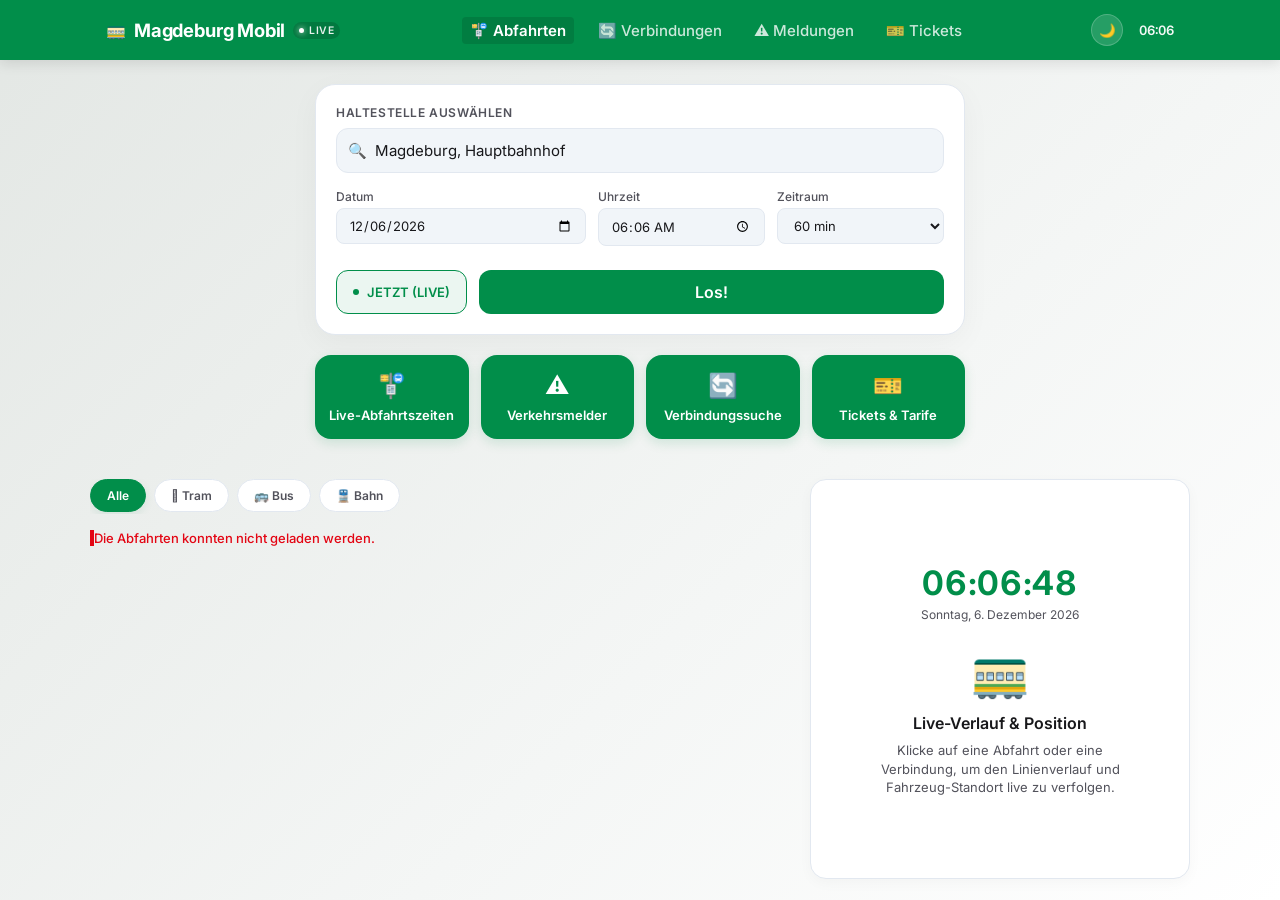
==== commit ccb64cb7: "Add files via upload" ====
--- a/index.html
+++ b/index.html
@@ -743,8 +743,8 @@
               <h2 id="journeyModalTitle" class="modal-title">Linienverlauf</h2>
               <p class="modal-subtitle" id="modalDirection"></p>
             </div>
-            <div class="operator-container" id="modalOperator"></div>
           </div>
+          <div class="operator-container" id="modalOperator"></div>
           <button class="modal-close" id="closeModal" aria-label="Schließen">&times;</button>
         </div>
         <div class="modal-body">
--- a/styles.css
+++ b/styles.css
@@ -1009,6 +1009,12 @@
   gap: var(--space-3);
   padding-bottom: var(--space-3);
   border-bottom: 1px solid var(--card-border);
+  padding-right: 36px;
+}
+
+.details-header-text {
+  flex: 1;
+  min-width: 0;
 }
 
 .details-line-badge {
@@ -1672,6 +1678,11 @@
   100% {
     transform: translateX(100%);
   }
+}
+
+/* Mobile bottom navigation bar hidden by default on desktop */
+.tab-nav-mobile {
+  display: none;
 }
 
 /* -------------------------------------------------------
@@ -1856,6 +1867,8 @@
     display: flex;
     align-items: center;
     gap: var(--space-3);
+    flex: 1;
+    min-width: 0;
   }
 
   .modal-line-badge {
@@ -2188,7 +2201,7 @@
 
 .loading-logo-icon {
   font-size: 3.5rem;
-  animation: floatBounce 2s ease-in-out infinite;
+  animation: logoFloatBounce 2s ease-in-out infinite;
 }
 
 .loading-logo-title {
@@ -2230,7 +2243,7 @@
   }
 }
 
-@keyframes floatBounce {
+@keyframes logoFloatBounce {
   0%, 100% {
     transform: translateY(0);
   }
@@ -2259,6 +2272,11 @@
   align-items: center;
   justify-content: center;
   padding-left: 12px;
+  flex-shrink: 0;
+}
+
+.modal-header .operator-container {
+  margin-right: 12px;
 }
 
 .operator-logo {
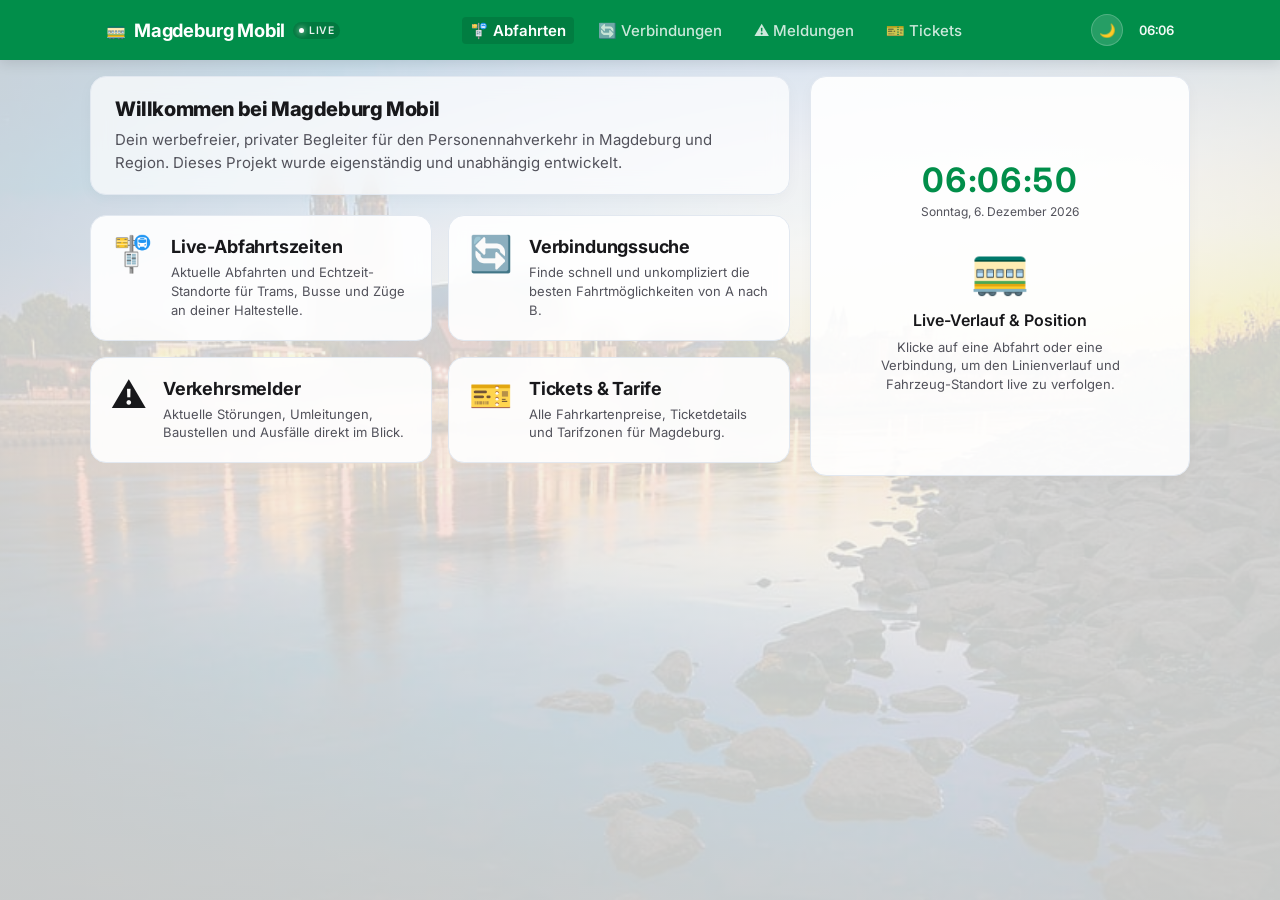
==== commit 810b0b67: "Add files via upload" ====
--- a/index.html
+++ b/index.html
@@ -73,7 +73,7 @@
       <!-- HERO SELECTION SECTION -->
       <section class="hero-section" id="heroSection" aria-label="Suche und Schnellzugriff">
         <div class="hero-container">
-          
+
           <!-- Unified Timetable Search Card -->
           <div class="search-widget-card glass-card" id="unifiedSearchWidget">
             
@@ -230,8 +230,50 @@
             <!-- LEFT PANEL: Dynamic Timetable Lists -->
             <div class="results-list-panel">
               
+              <!-- === HOME DASHBOARD RESULTS PANEL === -->
+              <div class="result-tab-content fade-in" id="panel-home">
+                <div class="home-welcome-section glass-card">
+                  <h2>Willkommen bei Magdeburg Mobil</h2>
+                  <p>Dein werbefreier, privater Begleiter für den Personennahverkehr in Magdeburg und Region. Dieses Projekt wurde eigenständig und unabhängig entwickelt.</p>
+                </div>
+                
+                <div class="home-grid">
+                  <div class="home-card glass-card" data-target="departures" role="button" tabindex="0">
+                    <div class="home-card-icon">🚏</div>
+                    <div class="home-card-content">
+                      <h4>Live-Abfahrtszeiten</h4>
+                      <p>Aktuelle Abfahrten und Echtzeit-Standorte für Trams, Busse und Züge an deiner Haltestelle.</p>
+                    </div>
+                  </div>
+                  
+                  <div class="home-card glass-card" data-target="connections" role="button" tabindex="0">
+                    <div class="home-card-icon">🔄</div>
+                    <div class="home-card-content">
+                      <h4>Verbindungssuche</h4>
+                      <p>Finde schnell und unkompliziert die besten Fahrtmöglichkeiten von A nach B.</p>
+                    </div>
+                  </div>
+                  
+                  <div class="home-card glass-card" data-target="alerts" role="button" tabindex="0">
+                    <div class="home-card-icon">⚠️</div>
+                    <div class="home-card-content">
+                      <h4>Verkehrsmelder</h4>
+                      <p>Aktuelle Störungen, Umleitungen, Baustellen und Ausfälle direkt im Blick.</p>
+                    </div>
+                  </div>
+                  
+                  <div class="home-card glass-card" data-target="tickets" role="button" tabindex="0">
+                    <div class="home-card-icon">🎫</div>
+                    <div class="home-card-content">
+                      <h4>Tickets &amp; Tarife</h4>
+                      <p>Alle Fahrkartenpreise, Ticketdetails und Tarifzonen für Magdeburg.</p>
+                    </div>
+                  </div>
+                </div>
+              </div>
+
               <!-- === DEPARTURES RESULTS PANEL === -->
-              <div class="result-tab-content fade-in" id="panel-departures">
+              <div class="result-tab-content" id="panel-departures" hidden>
                 <!-- Vehicle Filter Pills -->
                 <div class="filter-pills" role="group" aria-label="Verkehrsmittel-Filter">
                   <button class="filter-pill active" data-filter="all" aria-pressed="true">Alle</button>
--- a/styles.css
+++ b/styles.css
@@ -59,8 +59,8 @@
 #app.theme-light {
   --bg-primary: #f4f6f5;
   --bg-gradient: linear-gradient(135deg, #e3e7e4 0%, #f4f6f5 60%, #ffffff 100%);
-  --card-bg: #ffffff;
-  --card-bg-hover: #fafafa;
+  --card-bg: rgba(255, 255, 255, 0.9);
+  --card-bg-hover: rgba(250, 250, 250, 0.95);
   --card-border: #e2e8f0;
   --card-border-hover: #cbd5e1;
   --text-primary: #18181b;
@@ -70,7 +70,9 @@
   --surface-hover: #e2e8f0;
   --header-bg: #018e4a;
   --header-text: #ffffff;
-  --results-bg: #ffffff;
+  --results-bg: rgba(255, 255, 255, 0.95);
+  background: linear-gradient(rgba(244, 246, 245, 0.82), rgba(244, 246, 245, 0.82)), url('background_magdeburg.png') no-repeat center center fixed;
+  background-size: cover;
 }
 
 /* Dark Theme (Alternative dark structure with green highlights) */
@@ -79,18 +81,20 @@
   --bg-gradient: radial-gradient(circle at 10% 0%, rgba(1, 142, 74, 0.08) 0%, transparent 45%),
                  radial-gradient(circle at 90% 100%, rgba(118, 183, 42, 0.03) 0%, transparent 45%),
                  #08080c;
-  --card-bg: rgba(255, 255, 255, 0.02);
-  --card-bg-hover: rgba(255, 255, 255, 0.04);
-  --card-border: rgba(255, 255, 255, 0.06);
-  --card-border-hover: rgba(255, 255, 255, 0.12);
+  --card-bg: rgba(25, 25, 30, 0.65);
+  --card-bg-hover: rgba(35, 35, 42, 0.75);
+  --card-border: rgba(255, 255, 255, 0.08);
+  --card-border-hover: rgba(255, 255, 255, 0.16);
   --text-primary: #f5f5fa;
   --text-secondary: #a0a0ab;
   --text-muted: #52525b;
-  --surface: rgba(255, 255, 255, 0.04);
-  --surface-hover: rgba(255, 255, 255, 0.08);
-  --header-bg: #018e4a;
+  --surface: rgba(255, 255, 255, 0.08);
+  --surface-hover: rgba(255, 255, 255, 0.14);
+  --header-bg: rgba(1, 142, 74, 0.85);
   --header-text: #ffffff;
-  --results-bg: rgba(0, 0, 0, 0.1);
+  --results-bg: rgba(0, 0, 0, 0.3);
+  background: linear-gradient(rgba(8, 8, 12, 0.78), rgba(8, 8, 12, 0.78)), url('background_magdeburg.png') no-repeat center center fixed;
+  background-size: cover;
 }
 
 /* -------------------------------------------------------
@@ -2301,3 +2305,107 @@
   border: 1px solid var(--card-border);
   letter-spacing: 0.02em;
 }
+
+/* --- Home Dashboard Screen --- */
+.home-welcome-section {
+  padding: var(--space-5) var(--space-6);
+  margin-bottom: var(--space-5);
+  border-radius: var(--radius-lg);
+  background: rgba(255, 255, 255, 0.03);
+  border: 1px solid var(--card-border);
+  backdrop-filter: blur(10px);
+}
+
+.theme-light .home-welcome-section {
+  background: rgba(255, 255, 255, 0.7);
+  box-shadow: 0 4px 15px rgba(0, 0, 0, 0.03);
+}
+
+.home-welcome-section h2 {
+  margin: 0 0 var(--space-2) 0;
+  font-size: var(--font-size-xl);
+  font-weight: 800;
+  color: var(--text-primary);
+  letter-spacing: -0.02em;
+}
+
+.home-welcome-section p {
+  margin: 0;
+  font-size: var(--font-size-base);
+  color: var(--text-secondary);
+  line-height: 1.5;
+}
+
+.home-grid {
+  display: grid;
+  grid-template-columns: repeat(2, 1fr);
+  gap: var(--space-4);
+  margin-bottom: var(--space-6);
+}
+
+.home-card {
+  display: flex;
+  align-items: flex-start;
+  gap: var(--space-4);
+  padding: var(--space-5);
+  border-radius: var(--radius-lg);
+  border: 1px solid var(--card-border);
+  background: var(--card-bg);
+  cursor: pointer;
+  transition: transform 0.2s var(--ease-out), border-color 0.2s, box-shadow 0.2s;
+  text-decoration: none;
+  color: inherit;
+  backdrop-filter: blur(8px);
+}
+
+.home-card:hover {
+  transform: translateY(-4px);
+  border-color: var(--card-border-hover);
+  background: var(--card-bg-hover);
+  box-shadow: 0 10px 25px rgba(0, 0, 0, 0.08);
+}
+
+.home-card-icon {
+  font-size: 2.2rem;
+  line-height: 1;
+  flex-shrink: 0;
+}
+
+.home-card-content {
+  flex: 1;
+}
+
+.home-card-content h4 {
+  margin: 0 0 6px 0;
+  font-size: var(--font-size-lg);
+  font-weight: 700;
+  color: var(--text-primary);
+  letter-spacing: -0.01em;
+}
+
+.home-card-content p {
+  margin: 0;
+  font-size: var(--font-size-sm);
+  color: var(--text-secondary);
+  line-height: 1.45;
+}
+
+@media (max-width: 768px) {
+  .home-grid {
+    grid-template-columns: 1fr;
+    gap: var(--space-3);
+  }
+  .home-welcome-section {
+    padding: var(--space-4);
+    margin-bottom: var(--space-4);
+  }
+  .home-welcome-section h2 {
+    font-size: var(--font-size-lg);
+  }
+  .home-card {
+    padding: var(--space-4);
+  }
+  .home-card-icon {
+    font-size: 1.8rem;
+  }
+}
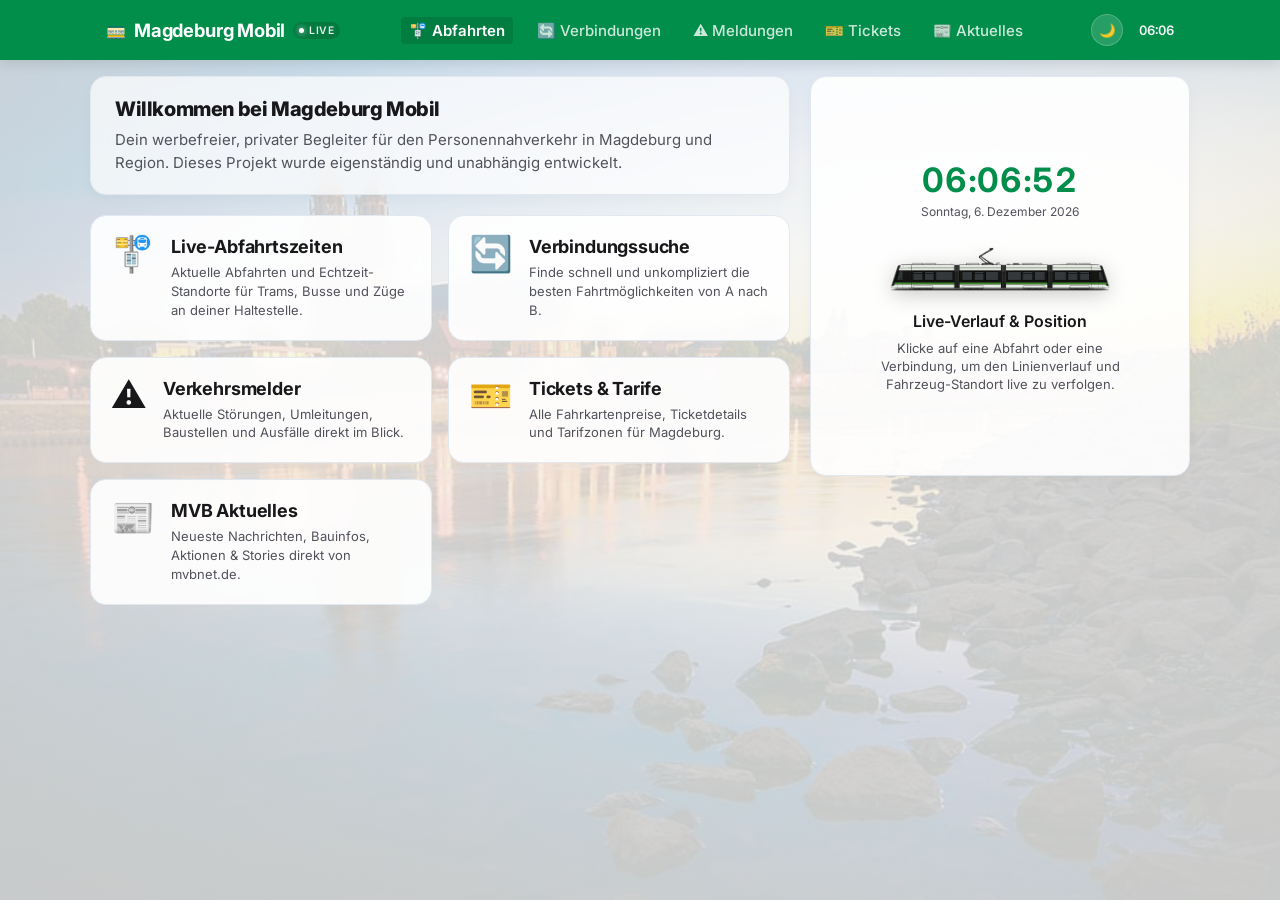
==== commit 18e3a517: "Add files via upload" ====
--- a/index.html
+++ b/index.html
@@ -13,7 +13,7 @@
   <link rel="preconnect" href="https://fonts.googleapis.com">
   <link rel="preconnect" href="https://fonts.gstatic.com" crossorigin>
   <link href="https://fonts.googleapis.com/css2?family=Inter:wght@400;500;600;700&display=swap" rel="stylesheet">
-  <link rel="stylesheet" href="styles.css">
+  <link rel="stylesheet" href="styles.css?v=4.9">
 </head>
 <body>
   <a href="#main-results-area" class="skip-link">Zum Inhalt springen</a>
@@ -57,6 +57,7 @@
           <button class="nav-link" data-target="connections">🔄 Verbindungen</button>
           <button class="nav-link" data-target="alerts">⚠️ Meldungen <span class="badge" id="headerAlertBadge" hidden>0</span></button>
           <button class="nav-link" data-target="tickets">🎫 Tickets</button>
+          <button class="nav-link" data-target="news">📰 Aktuelles</button>
         </nav>
 
         <!-- Header Actions (Theme switcher + Uhrzeit) -->
@@ -90,7 +91,7 @@
                          aria-autocomplete="list"
                          aria-controls="stationSuggestions"
                          aria-expanded="false"
-                         value="Magdeburg, Hauptbahnhof">
+                         value="Magdeburg, Hauptbahnhof/Willy-Brandt-Platz">
                   <button class="clear-btn" id="clearStation" aria-label="Eingabe löschen" hidden>&times;</button>
                 </div>
                 <ul id="stationSuggestions" class="suggestions-list" role="listbox" aria-label="Haltestellenvorschläge" hidden></ul>
@@ -180,6 +181,9 @@
                   </button>
                   <button type="button" class="transport-pill-btn active" data-mode="bus" aria-pressed="true">
                     <span>🚌 Bus</span>
+                  </button>
+                  <button type="button" class="transport-pill-btn active" data-mode="sbahn" aria-pressed="true">
+                    <span>🟢 S-Bahn</span>
                   </button>
                   <button type="button" class="transport-pill-btn active" data-mode="regional" aria-pressed="true">
                     <span>🚆 Regio</span>
@@ -269,6 +273,14 @@
                       <p>Alle Fahrkartenpreise, Ticketdetails und Tarifzonen für Magdeburg.</p>
                     </div>
                   </div>
+
+                  <div class="home-card glass-card" data-target="news" role="button" tabindex="0">
+                    <div class="home-card-icon">📰</div>
+                    <div class="home-card-content">
+                      <h4>MVB Aktuelles</h4>
+                      <p>Neueste Nachrichten, Bauinfos, Aktionen &amp; Stories direkt von mvbnet.de.</p>
+                    </div>
+                  </div>
                 </div>
               </div>
 
@@ -277,9 +289,10 @@
                 <!-- Vehicle Filter Pills -->
                 <div class="filter-pills" role="group" aria-label="Verkehrsmittel-Filter">
                   <button class="filter-pill active" data-filter="all" aria-pressed="true">Alle</button>
-                  <button class="filter-pill" data-filter="tram" aria-pressed="false">𚚊 Tram</button>
-                  <button class="filter-pill" data-filter="bus" aria-pressed="false">🚌 Bus</button>
-                  <button class="filter-pill" data-filter="regional" aria-pressed="false">🚆 Bahn</button>
+                  <button class="filter-pill" data-filter="tram" aria-pressed="false">🚋 Tram</button>
+                  <button class="filter-pill" data-filter="bus" aria-pressed="false">🚌 Bus / SEV</button>
+                  <button class="filter-pill" data-filter="sbahn" aria-pressed="false">🟢 S-Bahn</button>
+                  <button class="filter-pill" data-filter="regional" aria-pressed="false">🚆 Bahn / Regio</button>
                 </div>
 
                 <!-- Loading Skeleton -->
@@ -317,23 +330,65 @@
                 </div>
               </div>
 
-              <!-- === ALERTS RESULTS PANEL === -->
+              <!-- === ALERTS & TRAFFIC HUB RESULTS PANEL === -->
               <div class="result-tab-content" id="panel-alerts" hidden>
-                <div class="push-banner glass-card" id="pushBanner" hidden>
-                  <p>🔔 Möchtest du Push-Benachrichtigungen bei neuen Störungsmeldungen erhalten?</p>
-                  <div class="push-actions">
-                    <button class="push-btn-yes" id="enablePush">Aktivieren</button>
-                    <button class="push-btn-no" id="dismissPush">Später</button>
+                
+                <!-- Verkehrsmelder Header & Push Control Card -->
+                <div class="alerts-control-hub glass-card" id="alertsControlHub">
+                  <div class="alerts-hub-top">
+                    <div class="alerts-status-indicator" id="alertsStatusIndicator">
+                      <span class="status-indicator-dot" id="statusIndicatorDot"></span>
+                      <div class="status-indicator-info">
+                        <h3 class="status-indicator-title" id="alertsStatusTitle">Netzlage wird geprüft...</h3>
+                        <p class="status-indicator-subtitle" id="alertsStatusSubtitle">Stand: Live</p>
+                      </div>
+                    </div>
+                    <button class="alerts-refresh-btn" id="refreshAlertsBtn" aria-label="Meldungen aktualisieren" title="Meldungen aktualisieren">
+                      <span>🔄</span> <span class="refresh-text">Aktualisieren</span>
+                    </button>
+                  </div>
+
+                  <!-- Push Notification Card Settings -->
+                  <div class="alerts-push-card" id="alertsPushCard">
+                    <div class="push-card-content">
+                      <div class="push-card-icon" id="pushStatusIcon">🔔</div>
+                      <div class="push-card-text">
+                        <strong id="pushStatusHeadline">Push-Benachrichtigungen aktivieren</strong>
+                        <span id="pushStatusSubline">Erhalte sofort eine Info auf dein Gerät bei Streckensperrungen &amp; SEV.</span>
+                      </div>
+                    </div>
+                    <div class="push-card-actions">
+                      <button class="btn-push-toggle" id="togglePushBtn">🔔 Aktivieren</button>
+                      <button class="btn-push-test" id="testPushBtn" style="display:none;">🧪 Test-Alarm</button>
+                      <button class="btn-push-dismiss" id="dismissPushBtn" aria-label="Schließen" title="Schließen">&times;</button>
+                    </div>
+                  </div>
+                </div>
+
+                <!-- Search & Category Filters -->
+                <div class="alerts-filter-container">
+                  <div class="alerts-search-box">
+                    <span class="search-icon" aria-hidden="true">🔍</span>
+                    <input type="text" id="alertsSearchInput" class="alerts-search-input" placeholder="Meldung nach Linie, Haltestelle oder Stichwort filtern..." autocomplete="off">
+                    <button id="clearAlertsSearch" class="search-clear-btn" hidden aria-label="Suche löschen">&times;</button>
+                  </div>
+
+                  <div class="alerts-chips-row" role="tablist" aria-label="Meldungskategorien">
+                    <button class="alert-chip-btn active" data-filter="all">Alle <span class="chip-count" id="countAll">0</span></button>
+                    <button class="alert-chip-btn" data-filter="tram">🚋 Straßenbahn <span class="chip-count" id="countTram">0</span></button>
+                    <button class="alert-chip-btn" data-filter="bus">🚌 Bus &amp; SEV <span class="chip-count" id="countBus">0</span></button>
+                    <button class="alert-chip-btn" data-filter="critical">🚨 Nur Sperrungen <span class="chip-count" id="countCritical">0</span></button>
                   </div>
                 </div>
 
                 <!-- Loading Skeleton -->
                 <div id="alertsLoading" class="loading-skeleton" hidden>
                   <div class="skeleton-card"><div class="skeleton-badge"></div><div class="skeleton-lines"><div class="skeleton-text long"></div><div class="skeleton-text medium"></div></div></div>
+                  <div class="skeleton-card"><div class="skeleton-badge"></div><div class="skeleton-lines"><div class="skeleton-text long"></div><div class="skeleton-text medium"></div></div></div>
                 </div>
 
                 <!-- Alerts List -->
-                <div id="alertsList" class="alerts-list" role="list" aria-label="Meldungen"></div>
+                <div id="alertsList" class="alerts-list" role="list" aria-label="Störungsmeldungen"></div>
               </div>
 
               <!-- === TICKETS RESULTS PANEL === -->
@@ -715,6 +770,89 @@
                 </div>
               </div>
 
+              <!-- === NEWS RESULTS PANEL (MVB Aktuelles) === -->
+              <div class="result-tab-content" id="panel-news" hidden>
+                <!-- 1. NEWS FEED OVERVIEW -->
+                <div id="newsFeedView">
+                  <div class="news-header-card glass-card">
+                    <div class="news-header-top">
+                      <div class="news-header-info">
+                        <h2 class="news-header-title">📰 Aktuelle Meldungen &amp; News</h2>
+                        <p class="news-header-subtitle">Die neuesten Berichte direkt in der App lesen</p>
+                      </div>
+                      <button class="news-refresh-btn" id="refreshNewsBtn" aria-label="Aktuelles aktualisieren" title="Aktuelles aktualisieren">
+                        <span>🔄</span> <span class="refresh-text">Aktualisieren</span>
+                      </button>
+                    </div>
+                  </div>
+
+                  <!-- Loading Skeleton -->
+                  <div id="newsLoading" class="loading-skeleton" hidden>
+                    <div class="skeleton-news-grid">
+                      <div class="skeleton-news-card"><div class="skeleton-img"></div><div class="skeleton-lines"><div class="skeleton-text short"></div><div class="skeleton-text long"></div><div class="skeleton-text medium"></div></div></div>
+                      <div class="skeleton-news-card"><div class="skeleton-img"></div><div class="skeleton-lines"><div class="skeleton-text short"></div><div class="skeleton-text long"></div><div class="skeleton-text medium"></div></div></div>
+                      <div class="skeleton-news-card"><div class="skeleton-img"></div><div class="skeleton-lines"><div class="skeleton-text short"></div><div class="skeleton-text long"></div><div class="skeleton-text medium"></div></div></div>
+                    </div>
+                  </div>
+
+                  <!-- News Stream Grid -->
+                  <div id="newsList" class="news-cards-grid" role="feed" aria-label="MVB Nachrichten"></div>
+
+                  <!-- Empty State -->
+                  <div id="newsEmpty" class="empty-state" hidden>
+                    <div class="empty-icon">📰</div>
+                    <p class="empty-title">Keine Meldungen verfügbar</p>
+                    <p class="empty-subtitle">Klicke auf Aktualisieren, um die neuesten Meldungen abzurufen.</p>
+                  </div>
+                </div>
+
+                <!-- 2. IN-APP ARTICLE READER VIEW -->
+                <div id="newsReaderView" class="news-reader-view glass-card" hidden>
+                  <div class="news-reader-top-bar">
+                    <button class="news-reader-back-btn" id="newsReaderBackBtn" aria-label="Zurück zur Meldungsübersicht">
+                      <span class="back-arrow">←</span> <span>Alle Meldungen</span>
+                    </button>
+                    <div class="news-reader-top-actions">
+                      <a href="#" id="newsReaderOriginalLink" target="_blank" rel="noopener noreferrer" class="news-reader-external-btn" title="Auf mvbnet.de im Browser öffnen">
+                        <span>mvbnet.de</span> <span>↗</span>
+                      </a>
+                    </div>
+                  </div>
+
+                  <!-- Reader Loading State -->
+                  <div id="newsReaderLoading" class="news-reader-loading" hidden>
+                    <div class="reader-skeleton-hero"></div>
+                    <div class="reader-skeleton-title"></div>
+                    <div class="reader-skeleton-line long"></div>
+                    <div class="reader-skeleton-line medium"></div>
+                    <div class="reader-skeleton-line long"></div>
+                    <div class="reader-skeleton-line short"></div>
+                  </div>
+
+                  <!-- Full Article Content Container -->
+                  <article id="newsReaderArticle" class="news-reader-article">
+                    <div id="newsReaderHeroMedia" class="news-reader-hero-media" hidden>
+                      <img id="newsReaderHeroImg" src="" alt="" class="news-reader-hero-img">
+                    </div>
+                    <header class="news-reader-header">
+                      <div class="news-reader-meta">
+                        <span id="newsReaderDate" class="news-reader-date">📅 --</span>
+                        <span class="news-reader-source-tag">Magdeburger Verkehrsbetriebe</span>
+                      </div>
+                      <h1 id="newsReaderTitle" class="news-reader-title">--</h1>
+                    </header>
+                    <div id="newsReaderBody" class="news-reader-body">
+                      <!-- Scraped full article body rendered here -->
+                    </div>
+                    <footer class="news-reader-footer">
+                      <button class="news-reader-bottom-back-btn" id="newsReaderBottomBackBtn">
+                        <span>←</span> <span>Zurück zur Übersicht</span>
+                      </button>
+                    </footer>
+                  </article>
+                </div>
+              </div>
+
             </div> <!-- End results-list-panel -->
 
             <!-- RIGHT PANEL: Desktop Detail Tracking (Stops Timeline) -->
@@ -726,7 +864,7 @@
                   <div class="clock-date" id="widgetClockDate">Bitte warten...</div>
                 </div>
                 <div class="placeholder-text-box">
-                  <span class="placeholder-icon">🚃</span>
+                  <img src="assets/tram_mvb.png" alt="MVB Flexity Niederflurbahn" class="placeholder-tram-img">
                   <p class="placeholder-title">Live-Verlauf &amp; Position</p>
                   <p class="placeholder-desc">Klicke auf eine Abfahrt oder eine Verbindung, um den Linienverlauf und Fahrzeug-Standort live zu verfolgen.</p>
                 </div>
@@ -772,6 +910,10 @@
       <button class="tab-btn" role="tab" aria-selected="false" data-tab="tickets" id="tab-tickets" aria-controls="panel-tickets" tabindex="-1">
         <span class="tab-icon" aria-hidden="true">🎫</span>
         <span class="tab-label">Tickets</span>
+      </button>
+      <button class="tab-btn" role="tab" aria-selected="false" data-tab="news" id="tab-news" aria-controls="panel-news" tabindex="-1">
+        <span class="tab-icon" aria-hidden="true">📰</span>
+        <span class="tab-label">Aktuelles</span>
       </button>
     </nav>
 
@@ -802,11 +944,19 @@
       </div>
     </div>
 
-  </div> <!-- End Main App Wrapper -->
-
   <!-- Toast Container -->
   <div class="toast-container" id="toastContainer" aria-live="assertive"></div>
 
-  <script src="app.js"></script>
+  <script src="app.js?v=4.9"></script>
+  <script>
+    // Absolute failsafe to dismiss loading overlay under any circumstance
+    setTimeout(function() {
+      var scr = document.getElementById('app-loading-screen');
+      if (scr) {
+        scr.classList.add('fade-out');
+        setTimeout(function() { if (scr && scr.parentNode) scr.parentNode.removeChild(scr); }, 400);
+      }
+    }, 600);
+  </script>
 </body>
 </html>
--- a/styles.css
+++ b/styles.css
@@ -97,6 +97,250 @@
   background-size: cover;
 }
 
+/* Jinx Secret Theme (Neon Arcane / Zaun Magenta Glow) */
+#app.theme-jinx {
+  --primary: #ff007f;
+  --primary-rgb: 255, 0, 127;
+  --primary-hover: #e0006f;
+  --primary-light: #ff3399;
+  --secondary: #00f0ff;
+  --bg-primary: #07050d;
+  --bg-gradient: radial-gradient(circle at 80% 20%, rgba(255, 0, 127, 0.28) 0%, transparent 55%),
+                 radial-gradient(circle at 10% 80%, rgba(0, 240, 255, 0.22) 0%, transparent 55%),
+                 #07050d;
+  --card-bg: rgba(18, 12, 31, 0.72);
+  --card-bg-hover: rgba(30, 18, 50, 0.88);
+  --card-border: rgba(255, 0, 127, 0.38);
+  --card-border-hover: rgba(0, 240, 255, 0.75);
+  --text-primary: #ffffff;
+  --text-secondary: #f0abff;
+  --text-muted: #b565d8;
+  --surface: rgba(255, 0, 127, 0.15);
+  --surface-hover: rgba(255, 0, 127, 0.3);
+  --header-bg: rgba(16, 8, 30, 0.88);
+  --header-text: #ff3399;
+  --results-bg: rgba(12, 8, 22, 0.85);
+  background: linear-gradient(rgba(7, 5, 13, 0.58), rgba(7, 5, 13, 0.72)), url('assets/jinx_bg.jpg') no-repeat center center fixed;
+  background-size: cover;
+  transition: background 0.6s ease-in-out;
+}
+
+#app.theme-jinx .glass-card {
+  box-shadow: 0 0 25px rgba(255, 0, 127, 0.25), inset 0 0 15px rgba(0, 240, 255, 0.12);
+  border: 1px solid rgba(255, 0, 127, 0.4);
+  backdrop-filter: blur(16px);
+  -webkit-backdrop-filter: blur(16px);
+}
+
+#app.theme-jinx .header {
+  border-bottom: 2px solid #ff007f;
+  box-shadow: 0 4px 30px rgba(255, 0, 127, 0.5), 0 0 15px rgba(0, 240, 255, 0.3);
+}
+
+#app.theme-jinx .logo-text {
+  background: linear-gradient(135deg, #ff007f 0%, #00f0ff 100%);
+  -webkit-background-clip: text;
+  -webkit-text-fill-color: transparent;
+  font-weight: 900;
+  letter-spacing: 1.5px;
+  filter: drop-shadow(0 0 10px rgba(255, 0, 127, 0.8));
+}
+
+#app.theme-jinx .primary-btn {
+  background: linear-gradient(135deg, #ff007f 0%, #9900ff 100%);
+  box-shadow: 0 0 22px rgba(255, 0, 127, 0.55), 0 4px 14px rgba(0, 0, 0, 0.5);
+  border: 1px solid #ff66cc;
+  color: #ffffff;
+  font-weight: 800;
+}
+
+#app.theme-jinx .primary-btn:hover {
+  background: linear-gradient(135deg, #00f0ff 0%, #ff007f 100%);
+  box-shadow: 0 0 30px rgba(0, 240, 255, 0.8);
+  transform: translateY(-2px) scale(1.02);
+}
+
+#app.theme-jinx input,
+#app.theme-jinx .search-input,
+#app.theme-jinx .form-control {
+  background-color: rgba(18, 12, 32, 0.88) !important;
+  color: #ffffff !important;
+  border: 1px solid rgba(255, 0, 127, 0.5) !important;
+  box-shadow: inset 0 0 12px rgba(255, 0, 127, 0.2) !important;
+}
+
+#app.theme-jinx input::placeholder,
+#app.theme-jinx .search-input::placeholder,
+#app.theme-jinx .form-control::placeholder {
+  color: rgba(240, 171, 255, 0.6) !important;
+}
+
+#app.theme-jinx input:focus,
+#app.theme-jinx .search-input:focus,
+#app.theme-jinx .form-control:focus {
+  border-color: #00f0ff !important;
+  box-shadow: 0 0 20px rgba(0, 240, 255, 0.6), inset 0 0 10px rgba(255, 0, 127, 0.3) !important;
+}
+
+#app.theme-jinx .suggestions-list {
+  background: rgba(16, 10, 30, 0.95) !important;
+  border: 1px solid rgba(255, 0, 127, 0.4) !important;
+  box-shadow: 0 8px 30px rgba(0, 0, 0, 0.6), 0 0 20px rgba(255, 0, 127, 0.3) !important;
+}
+
+#app.theme-jinx .suggestion-item {
+  color: #ffffff !important;
+}
+
+#app.theme-jinx .suggestion-item:hover,
+#app.theme-jinx .suggestion-item:focus {
+  background: rgba(255, 0, 127, 0.25) !important;
+  color: #00f0ff !important;
+}
+
+#app.theme-jinx .departure-card {
+  border-left: 4px solid #ff007f;
+  background: rgba(22, 14, 38, 0.88);
+  box-shadow: 0 4px 20px rgba(0, 0, 0, 0.4), inset 0 0 10px rgba(255, 0, 127, 0.18);
+}
+
+#app.theme-jinx .departure-card:hover {
+  border-left-color: #00f0ff;
+  transform: translateY(-2px) scale(1.01);
+  box-shadow: 0 8px 30px rgba(255, 0, 127, 0.45), 0 0 20px rgba(0, 240, 255, 0.4);
+}
+
+#app.theme-jinx .nav-btn.active {
+  background: rgba(255, 0, 127, 0.25);
+  color: #00f0ff;
+  border-color: #ff007f;
+  box-shadow: 0 0 15px rgba(255, 0, 127, 0.5);
+}
+
+#app.theme-jinx .news-card {
+  border: 1px solid rgba(255, 0, 127, 0.4);
+  box-shadow: 0 0 20px rgba(255, 0, 127, 0.2);
+}
+
+#app.theme-jinx .news-card:hover {
+  border-color: #00f0ff;
+  box-shadow: 0 0 30px rgba(0, 240, 255, 0.4);
+}
+
+#app.theme-jinx .news-read-more-btn {
+  background: rgba(255, 0, 127, 0.2);
+  color: #00f0ff;
+  border: 1px solid rgba(255, 0, 127, 0.4);
+}
+
+#app.theme-jinx .news-read-more-btn:hover {
+  background: #ff007f;
+  color: #ffffff;
+  box-shadow: 0 0 15px rgba(255, 0, 127, 0.8);
+}
+
+/* Jinx Sparks Overlay Canvas */
+.jinx-sparks-canvas {
+  position: fixed;
+  top: 0;
+  left: 0;
+  width: 100vw;
+  height: 100vh;
+  pointer-events: none;
+  z-index: 999;
+}
+
+/* Jinx Glitch Flash Screen Overlay */
+.jinx-flash-overlay {
+  position: fixed;
+  top: 0;
+  left: 0;
+  width: 100vw;
+  height: 100vh;
+  background: radial-gradient(circle, rgba(255, 0, 127, 0.8) 0%, rgba(0, 240, 255, 0.6) 50%, rgba(7, 5, 13, 0.95) 100%);
+  z-index: 10000;
+  pointer-events: none;
+  animation: jinxFlashAnim 0.55s ease-out forwards;
+}
+
+@keyframes jinxFlashAnim {
+  0% { opacity: 0; transform: scale(1.2); }
+  30% { opacity: 0.95; transform: scale(1); filter: contrast(180%) invert(20%); }
+  70% { opacity: 0.7; transform: scale(1.02); }
+  100% { opacity: 0; transform: scale(1); }
+}
+
+/* Jinx Explosion & Screenshake System */
+.jinx-screenshake {
+  animation: jinxScreenshakeAnim 0.7s cubic-bezier(0.36, 0.07, 0.19, 0.97) both !important;
+}
+
+@keyframes jinxScreenshakeAnim {
+  0% { transform: translate(0, 0) rotate(0deg); }
+  10% { transform: translate(-6px, 4px) rotate(-1deg); }
+  20% { transform: translate(6px, -5px) rotate(1.2deg); }
+  30% { transform: translate(-8px, 6px) rotate(-1.5deg); filter: hue-rotate(90deg) brightness(1.3); }
+  40% { transform: translate(8px, -6px) rotate(1.5deg); }
+  50% { transform: translate(-6px, 4px) rotate(-1deg); filter: hue-rotate(180deg) brightness(1.4); }
+  60% { transform: translate(6px, -4px) rotate(0.8deg); }
+  70% { transform: translate(-4px, 3px) rotate(-0.5deg); filter: hue-rotate(270deg) brightness(1.2); }
+  80% { transform: translate(4px, -2px) rotate(0.5deg); }
+  90% { transform: translate(-2px, 1px) rotate(-0.2deg); }
+  100% { transform: translate(0, 0) rotate(0deg); filter: none; }
+}
+
+.jinx-explosion-overlay {
+  position: fixed;
+  inset: 0;
+  width: 100vw;
+  height: 100vh;
+  z-index: 10001;
+  pointer-events: none;
+  display: flex;
+  align-items: center;
+  justify-content: center;
+  overflow: hidden;
+}
+
+.jinx-shockwave-ring {
+  width: 40px;
+  height: 40px;
+  border-radius: 50%;
+  border: 8px solid #ff007f;
+  box-shadow: 0 0 50px #ff007f, inset 0 0 40px #00f0ff;
+  animation: jinxShockwaveAnim 0.85s cubic-bezier(0.1, 0.9, 0.2, 1) forwards;
+}
+
+@keyframes jinxShockwaveAnim {
+  0% {
+    transform: scale(0.1);
+    opacity: 1;
+    border-width: 14px;
+  }
+  40% {
+    opacity: 0.95;
+    border-color: #00f0ff;
+  }
+  100% {
+    transform: scale(80);
+    opacity: 0;
+    border-width: 1px;
+  }
+}
+
+.jinx-explosion-burst {
+  position: absolute;
+  font-size: 5rem;
+  animation: jinxBurstAnim 0.75s ease-out forwards;
+  filter: drop-shadow(0 0 25px #ff007f);
+}
+
+@keyframes jinxBurstAnim {
+  0% { transform: scale(0.2) rotate(0deg); opacity: 0; }
+  30% { transform: scale(1.4) rotate(15deg); opacity: 1; }
+  100% { transform: scale(2.2) rotate(-20deg); opacity: 0; }
+}
+
 /* -------------------------------------------------------
    2. Reset & Basics
    ------------------------------------------------------- */
@@ -963,6 +1207,26 @@
   animation: bounceSlow 3s infinite;
 }
 
+.placeholder-tram-img {
+  width: 220px;
+  max-width: 85%;
+  height: auto;
+  object-fit: contain;
+  margin: var(--space-2) auto var(--space-3) auto;
+  filter: drop-shadow(0 4px 10px rgba(0, 0, 0, 0.22));
+  animation: tramPlaceholderFloat 3s ease-in-out infinite;
+  display: block;
+}
+
+@keyframes tramPlaceholderFloat {
+  0%, 100% {
+    transform: translateY(0);
+  }
+  50% {
+    transform: translateY(-6px);
+  }
+}
+
 .placeholder-title {
   font-size: var(--font-size-md);
   font-weight: 600;
@@ -1128,22 +1392,164 @@
 
 .stop-dot.passed {
   background: var(--timeline-color, var(--primary));
-  filter: brightness(0.6) saturate(0.8);
+  box-shadow: 0 0 4px var(--timeline-color, var(--primary));
 }
 
 .stop-dot.current {
-  background: var(--primary);
+  background: var(--timeline-color, var(--primary));
   width: 14px;
   height: 14px;
   margin-left: -2px;
-  box-shadow: 0 0 0 3px rgba(var(--primary-rgb), 0.2);
+  box-shadow: 0 0 0 4px rgba(255, 255, 255, 0.15), 0 0 12px var(--timeline-color, var(--primary));
   animation: pulseGlow 1.8s infinite;
   position: relative;
 }
 
 .theme-dark .stop-dot.current {
-  background: var(--primary-light);
-  box-shadow: 0 0 0 3px rgba(var(--primary-rgb), 0.3);
+  background: var(--timeline-color, var(--primary));
+  box-shadow: 0 0 0 4px rgba(255, 255, 255, 0.2), 0 0 14px var(--timeline-color, var(--primary));
+}
+
+/* Day Change Divider & Badge */
+.day-change-divider {
+  grid-column: 1 / -1;
+  display: flex;
+  justify-content: center;
+  align-items: center;
+  margin: 14px 0 10px 0;
+  position: relative;
+  z-index: 12;
+}
+
+.day-change-divider::before {
+  content: '';
+  position: absolute;
+  left: 0;
+  right: 0;
+  top: 50%;
+  height: 1px;
+  background: linear-gradient(90deg, transparent, rgba(255,255,255,0.15), transparent);
+  z-index: 1;
+}
+
+.day-change-badge {
+  position: relative;
+  z-index: 2;
+  font-size: 0.72rem;
+  font-weight: 700;
+  color: var(--text-primary);
+  background: rgba(255, 255, 255, 0.08);
+  backdrop-filter: blur(12px);
+  -webkit-backdrop-filter: blur(12px);
+  border: 1px solid rgba(255, 255, 255, 0.15);
+  border-radius: 12px;
+  padding: 4px 12px;
+  letter-spacing: 0.02em;
+  box-shadow: 0 4px 14px rgba(0, 0, 0, 0.2);
+  display: inline-flex;
+  align-items: center;
+  gap: 6px;
+}
+
+.stop-request-badge {
+  font-size: 10px;
+  font-weight: 700;
+  color: #F0A500;
+  background: rgba(240, 165, 0, 0.12);
+  backdrop-filter: blur(8px);
+  -webkit-backdrop-filter: blur(8px);
+  border: 1px solid rgba(240, 165, 0, 0.3);
+  padding: 3px 8px;
+  margin-top: 4px;
+  border-radius: 4px;
+  display: inline-flex;
+  align-items: center;
+  gap: 4px;
+  box-shadow: 0 2px 8px rgba(0, 0, 0, 0.12);
+}
+
+/* Request Stop Micro-Card Styles */
+.request-stop-card {
+  background: rgba(240, 165, 0, 0.08);
+  border: 1px solid rgba(240, 165, 0, 0.3);
+  border-radius: var(--radius-md);
+  padding: 8px 12px;
+  margin-top: 6px;
+  width: 100%;
+  max-width: 380px;
+  box-shadow: 0 2px 8px rgba(0, 0, 0, 0.06);
+}
+
+.request-stop-header {
+  display: flex;
+  align-items: center;
+  gap: 6px;
+  font-weight: 700;
+  font-size: var(--font-size-xs);
+  color: #d48806;
+  margin-bottom: 6px;
+}
+
+[data-theme="dark"] .request-stop-header {
+  color: #f5d300;
+}
+
+.request-stop-body {
+  display: flex;
+  flex-direction: column;
+  gap: 4px;
+  font-size: 11px;
+}
+
+.req-row {
+  display: flex;
+  align-items: center;
+  justify-content: space-between;
+  gap: 8px;
+  color: var(--text-primary);
+}
+
+.req-label {
+  color: var(--text-secondary);
+  font-weight: 500;
+}
+
+.req-val {
+  font-weight: 600;
+}
+
+.req-phone-btn {
+  background: var(--primary);
+  color: white !important;
+  text-decoration: none;
+  font-weight: 700;
+  padding: 3px 8px;
+  border-radius: 4px;
+  font-size: 11px;
+  display: inline-flex;
+  align-items: center;
+  gap: 4px;
+  box-shadow: 0 1px 4px rgba(0, 0, 0, 0.15);
+  transition: transform 0.15s ease, background 0.15s ease;
+}
+
+.req-phone-btn:hover {
+  filter: brightness(1.1);
+  transform: translateY(-1px);
+}
+
+.req-hint {
+  font-style: italic;
+  color: var(--text-secondary);
+  font-size: 10.5px;
+  margin-top: 2px;
+}
+
+.req-exit {
+  font-weight: 600;
+  color: var(--text-primary);
+  font-size: 11px;
+  margin-top: 2px;
 }
 
 .stop-dot.current::after {
@@ -1157,6 +1563,98 @@
   font-size: 1.15rem;
   pointer-events: none;
   animation: floatBounce 2.5s ease-in-out infinite;
+}
+
+.vehicle-floating-marker.tram-mvb-marker {
+  width: 58px;
+  height: 28px;
+  display: flex;
+  align-items: center;
+  justify-content: center;
+  filter: drop-shadow(0 3px 6px rgba(0, 0, 0, 0.45));
+}
+
+.vehicle-floating-marker.tram-mvb-marker .vehicle-marker-img {
+  width: 100%;
+  height: 100%;
+  object-fit: contain;
+  display: block;
+}
+
+.vehicle-floating-marker.bus-mvb-marker {
+  width: 58px;
+  height: 28px;
+  display: flex;
+  align-items: center;
+  justify-content: center;
+  filter: drop-shadow(0 3px 6px rgba(0, 0, 0, 0.45));
+}
+
+.vehicle-floating-marker.bus-mvb-marker .vehicle-marker-img {
+  width: 100%;
+  height: 100%;
+  object-fit: contain;
+  display: block;
+}
+
+.vehicle-floating-marker.sbahn-marker {
+  display: flex;
+  align-items: center;
+  justify-content: center;
+}
+
+.sbahn-marker-circle {
+  width: 22px;
+  height: 22px;
+  border-radius: 50%;
+  background: #00975F;
+  color: white;
+  font-weight: 800;
+  font-size: 13px;
+  display: flex;
+  align-items: center;
+  justify-content: center;
+  border: 1.5px solid #ffffff;
+  box-shadow: 0 2px 6px rgba(0, 151, 95, 0.4);
+}
+
+.sbahn-symbol {
+  display: inline-flex;
+  align-items: center;
+  justify-content: center;
+  width: 16px;
+  height: 16px;
+  border-radius: 50%;
+  background: #ffffff;
+  color: #00975F;
+  font-weight: 900;
+  font-size: 10px;
+  margin-right: 4px;
+  vertical-align: middle;
+  line-height: 1;
+}
+
+.operator-badge.hsb-badge {
+  background: linear-gradient(135deg, rgba(139, 0, 0, 0.15), rgba(186, 0, 0, 0.1));
+  border: 1px solid rgba(139, 0, 0, 0.35);
+  color: #c0392b;
+  font-weight: 700;
+  padding: 4px 10px;
+  border-radius: var(--radius-sm);
+  display: inline-flex;
+  align-items: center;
+  gap: 6px;
+  font-size: var(--font-size-xs);
+}
+
+[data-theme="dark"] .operator-badge.hsb-badge {
+  color: #ff7675;
+  border-color: rgba(255, 118, 117, 0.4);
+}
+
+.sev-alert-badge {
+  border: 1px dashed rgba(255, 255, 255, 0.6);
+  font-weight: 800;
 }
 
 @keyframes floatBounce {
@@ -1322,15 +1820,348 @@
 }
 
 /* -------------------------------------------------------
-   10. Alerts & Traffic disruptions Card
+   10. Alerts & Traffic disruptions Hub
    ------------------------------------------------------- */
+.alerts-control-hub {
+  padding: var(--space-4);
+  margin-bottom: var(--space-4);
+  border-radius: var(--radius-lg);
+  display: flex;
+  flex-direction: column;
+  gap: var(--space-3);
+  background: var(--surface);
+  border: 1px solid var(--card-border);
+}
+
+.alerts-hub-top {
+  display: flex;
+  justify-content: space-between;
+  align-items: center;
+  flex-wrap: wrap;
+  gap: var(--space-3);
+}
+
+.alerts-status-indicator {
+  display: flex;
+  align-items: center;
+  gap: var(--space-3);
+}
+
+.status-indicator-dot {
+  width: 14px;
+  height: 14px;
+  border-radius: 50%;
+  background: var(--success);
+  box-shadow: 0 0 10px rgba(1, 142, 74, 0.5);
+  display: inline-block;
+  flex-shrink: 0;
+  transition: all var(--duration-normal);
+}
+
+.status-indicator-dot.warning {
+  background: var(--warning);
+  box-shadow: 0 0 10px rgba(245, 166, 35, 0.5);
+}
+
+.status-indicator-dot.danger {
+  background: var(--danger);
+  box-shadow: 0 0 10px rgba(224, 49, 49, 0.5);
+}
+
+.status-indicator-title {
+  font-size: var(--font-size-base);
+  font-weight: 700;
+  color: var(--text-primary);
+  margin: 0;
+}
+
+.status-indicator-subtitle {
+  font-size: var(--font-size-xs);
+  color: var(--text-secondary);
+  margin: 2px 0 0 0;
+}
+
+.alerts-refresh-btn {
+  display: inline-flex;
+  align-items: center;
+  gap: 6px;
+  padding: 6px 12px;
+  border-radius: var(--radius-full);
+  border: 1px solid var(--card-border);
+  background: var(--surface-hover);
+  color: var(--text-primary);
+  font-size: var(--font-size-xs);
+  font-weight: 600;
+  cursor: pointer;
+  transition: all var(--duration-fast);
+}
+
+.alerts-refresh-btn:hover {
+  background: var(--primary);
+  color: #fff;
+  border-color: var(--primary);
+}
+
+/* Push Notification Card inside Hub */
+.alerts-push-card {
+  display: flex;
+  align-items: center;
+  justify-content: space-between;
+  flex-wrap: wrap;
+  gap: var(--space-3);
+  padding: var(--space-3) var(--space-4);
+  background: rgba(1, 142, 74, 0.06);
+  border: 1px solid rgba(1, 142, 74, 0.2);
+  border-radius: var(--radius-md);
+  transition: opacity 0.35s ease, transform 0.35s ease, max-height 0.35s ease, margin 0.35s ease, padding 0.35s ease;
+  max-height: 250px;
+  overflow: hidden;
+}
+
+.alerts-push-card.dismissed {
+  opacity: 0;
+  max-height: 0;
+  padding-top: 0;
+  padding-bottom: 0;
+  margin-top: 0;
+  margin-bottom: 0;
+  border-width: 0;
+  transform: translateY(-8px) scale(0.98);
+  pointer-events: none;
+}
+
+.theme-dark .alerts-push-card {
+  background: rgba(1, 142, 74, 0.12);
+  border-color: rgba(1, 142, 74, 0.3);
+}
+
+.alerts-push-card.disabled {
+  background: rgba(0, 0, 0, 0.03);
+  border-color: var(--card-border);
+}
+
+.theme-dark .alerts-push-card.disabled {
+  background: rgba(255, 255, 255, 0.03);
+  border-color: var(--card-border);
+}
+
+.push-card-content {
+  display: flex;
+  align-items: center;
+  gap: var(--space-3);
+  flex: 1;
+  min-width: 200px;
+}
+
+.push-card-icon {
+  font-size: 1.4rem;
+}
+
+.push-card-text {
+  display: flex;
+  flex-direction: column;
+  gap: 2px;
+}
+
+.push-card-text strong {
+  font-size: var(--font-size-sm);
+  color: var(--text-primary);
+}
+
+.push-card-text span {
+  font-size: var(--font-size-xs);
+  color: var(--text-secondary);
+}
+
+.push-card-actions {
+  display: flex;
+  align-items: center;
+  gap: var(--space-2);
+}
+
+.btn-push-toggle {
+  padding: 6px 14px;
+  border-radius: var(--radius-full);
+  background: var(--primary);
+  color: #fff;
+  font-size: var(--font-size-xs);
+  font-weight: 700;
+  border: none;
+  cursor: pointer;
+  transition: all var(--duration-fast);
+}
+
+.btn-push-toggle:hover {
+  filter: brightness(1.1);
+  transform: translateY(-1px);
+}
+
+.btn-push-toggle.active {
+  background: var(--surface);
+  color: var(--text-primary);
+  border: 1px solid var(--card-border);
+}
+
+.btn-push-test {
+  padding: 6px 12px;
+  border-radius: var(--radius-full);
+  background: var(--surface);
+  color: var(--text-primary);
+  font-size: var(--font-size-xs);
+  font-weight: 600;
+  border: 1px solid var(--card-border);
+  cursor: pointer;
+  transition: all var(--duration-fast);
+}
+
+.btn-push-test:hover {
+  background: var(--surface-hover);
+  border-color: var(--primary);
+}
+
+.btn-push-dismiss {
+  width: 28px;
+  height: 28px;
+  border-radius: 50%;
+  border: 1px solid var(--card-border);
+  background: var(--surface);
+  color: var(--text-secondary);
+  font-size: 16px;
+  line-height: 1;
+  display: flex;
+  align-items: center;
+  justify-content: center;
+  cursor: pointer;
+  transition: all var(--duration-fast);
+}
+
+.btn-push-dismiss:hover {
+  background: var(--surface-hover);
+  color: var(--text-primary);
+}
+
+/* Alerts Search & Filter Container */
+.alerts-filter-container {
+  display: flex;
+  flex-direction: column;
+  gap: var(--space-3);
+  margin-bottom: var(--space-4);
+}
+
+.alerts-search-box {
+  position: relative;
+  display: flex;
+  align-items: center;
+}
+
+.alerts-search-input {
+  width: 100%;
+  padding: 10px 38px 10px 36px;
+  background: var(--surface);
+  border: 1px solid var(--card-border);
+  border-radius: var(--radius-full);
+  color: var(--text-primary);
+  font-size: var(--font-size-sm);
+  outline: none;
+  transition: all var(--duration-fast);
+}
+
+.alerts-search-input:focus {
+  border-color: var(--primary);
+  box-shadow: 0 0 0 3px rgba(1, 142, 74, 0.15);
+}
+
+.alerts-search-box .search-icon {
+  position: absolute;
+  left: 12px;
+  color: var(--text-muted);
+  pointer-events: none;
+  font-size: 0.9rem;
+}
+
+.alerts-search-box .search-clear-btn {
+  position: absolute;
+  right: 12px;
+  background: none;
+  border: none;
+  color: var(--text-muted);
+  font-size: 1.1rem;
+  cursor: pointer;
+}
+
+.alerts-chips-row {
+  display: flex;
+  gap: var(--space-2);
+  overflow-x: auto;
+  padding-bottom: 2px;
+  scrollbar-width: none;
+}
+
+.alerts-chips-row::-webkit-scrollbar {
+  display: none;
+}
+
+.alert-chip-btn {
+  display: inline-flex;
+  align-items: center;
+  gap: 6px;
+  padding: 6px 12px;
+  border-radius: var(--radius-full);
+  background: var(--surface);
+  border: 1px solid var(--card-border);
+  color: var(--text-secondary);
+  font-size: var(--font-size-xs);
+  font-weight: 600;
+  cursor: pointer;
+  white-space: nowrap;
+  transition: all var(--duration-fast);
+}
+
+.alert-chip-btn:hover {
+  background: var(--surface-hover);
+  color: var(--text-primary);
+}
+
+.alert-chip-btn.active {
+  background: var(--primary);
+  color: #fff;
+  border-color: var(--primary);
+}
+
+.chip-count {
+  padding: 1px 6px;
+  border-radius: var(--radius-full);
+  background: rgba(0, 0, 0, 0.08);
+  font-size: 0.7rem;
+}
+
+.alert-chip-btn.active .chip-count {
+  background: rgba(255, 255, 255, 0.25);
+  color: #fff;
+}
+
+/* Alert Cards */
 .alert-card {
-  grid-template-columns: 1fr;
-  border-left: 4px solid var(--warning);
+  background: var(--surface);
+  border: 1px solid var(--card-border);
+  border-radius: var(--radius-lg);
+  padding: var(--space-4);
+  margin-bottom: var(--space-3);
+  border-left: 5px solid var(--warning);
+  display: flex;
+  flex-direction: column;
+  gap: var(--space-3);
+  transition: transform var(--duration-fast), box-shadow var(--duration-fast);
+}
+
+.alert-card:hover {
+  transform: translateY(-2px);
+  box-shadow: var(--shadow-md);
 }
 
 .alert-card.critical {
   border-left-color: var(--danger);
+  background: linear-gradient(to right, rgba(224, 49, 49, 0.03), var(--surface));
 }
 
 .alert-card-header {
@@ -1338,55 +2169,116 @@
   justify-content: space-between;
   align-items: flex-start;
   gap: var(--space-3);
+  flex-wrap: wrap;
 }
 
 .alert-title {
   font-size: var(--font-size-base);
-  font-weight: 600;
+  font-weight: 700;
+  color: var(--text-primary);
+  margin: 0;
+  flex: 1;
+  min-width: 200px;
+}
+
+.alert-badges-wrapper {
+  display: flex;
+  align-items: center;
+  gap: 6px;
+  flex-wrap: wrap;
 }
 
 .alert-critical-badge {
-  background: rgba(var(--danger-rgb), 0.08);
+  background: rgba(224, 49, 49, 0.12);
   color: var(--danger);
-  font-size: 0.65rem;
+  border: 1px solid rgba(224, 49, 49, 0.3);
+  font-size: 0.68rem;
   font-weight: 700;
-  padding: 2px 6px;
+  padding: 3px 8px;
   border-radius: var(--radius-full);
-  text-transform: uppercase;
+  display: inline-flex;
+  align-items: center;
+  gap: 4px;
+}
+
+.alert-sev-tag {
+  background: rgba(255, 111, 0, 0.12);
+  color: #FF6F00;
+  border: 1px solid rgba(255, 111, 0, 0.3);
+  font-size: 0.68rem;
+  font-weight: 700;
+  padding: 3px 8px;
+  border-radius: var(--radius-full);
+  display: inline-flex;
+  align-items: center;
+  gap: 4px;
 }
 
 .alert-description {
-  font-size: var(--font-size-sm);
+  font-size: 0.875rem;
   color: var(--text-secondary);
-  line-height: 1.4;
+  line-height: 1.55;
+  margin: 0;
+  white-space: pre-line;
+}
+
+.alert-card-footer {
+  display: flex;
+  justify-content: space-between;
+  align-items: center;
+  flex-wrap: wrap;
+  gap: var(--space-2);
+  padding-top: var(--space-2);
+  border-top: 1px solid var(--card-border);
 }
 
 .alert-lines {
   display: flex;
   flex-wrap: wrap;
   gap: var(--space-1);
-  margin-top: 4px;
 }
 
 .alert-line-badge {
   display: inline-flex;
   align-items: center;
   justify-content: center;
-  padding: 1px 6px;
+  padding: 2px 8px;
   border-radius: var(--radius-xs);
-  font-size: 0.65rem;
+  font-size: 0.72rem;
   font-weight: 700;
   color: white;
-  min-width: 26px;
+  min-width: 28px;
 }
 
 .alert-line-badge.dark-text {
   color: rgba(0,0,0,0.85);
+}
+
+.alert-footer-meta {
+  display: flex;
+  align-items: center;
+  gap: var(--space-3);
 }
 
 .alert-time {
   font-size: var(--font-size-xs);
   color: var(--text-muted);
+}
+
+.alert-copy-btn {
+  background: none;
+  border: 1px solid var(--card-border);
+  padding: 3px 8px;
+  border-radius: var(--radius-full);
+  font-size: 0.7rem;
+  color: var(--text-secondary);
+  cursor: pointer;
+  transition: all var(--duration-fast);
+}
+
+.alert-copy-btn:hover {
+  background: var(--surface-hover);
+  color: var(--text-primary);
 }
 
 /* Push invitation Banner */
@@ -2409,3 +3301,612 @@
     font-size: 1.8rem;
   }
 }
+
+/* -------------------------------------------------------
+   13. Accessibility (a11y) & VFX Backdrop Lighting
+   ------------------------------------------------------- */
+button:focus-visible,
+input:focus-visible,
+select:focus-visible,
+a:focus-visible,
+.home-card:focus-visible,
+.departure-card:focus-visible,
+.connection-card:focus-visible {
+  outline: 2px solid var(--primary);
+  outline-offset: 3px;
+  box-shadow: 0 0 0 4px rgba(var(--primary-rgb), 0.25);
+}
+
+.journey-ambient-glow {
+  position: absolute;
+  top: 0;
+  left: 0;
+  right: 0;
+  height: 180px;
+  background: radial-gradient(circle at 50% -20%, var(--timeline-color, var(--primary)), transparent 70%);
+  opacity: 0.15;
+  pointer-events: none;
+  border-radius: var(--radius-xl) var(--radius-xl) 0 0;
+  transition: opacity 0.4s ease;
+  z-index: 0;
+}
+
+/* -------------------------------------------------------
+   14. News & Aktuelles Stream System
+   ------------------------------------------------------- */
+.news-header-card {
+  padding: var(--space-4) var(--space-5);
+  margin-bottom: var(--space-4);
+  display: flex;
+  flex-direction: column;
+  gap: var(--space-4);
+}
+
+.news-header-top {
+  display: flex;
+  align-items: center;
+  justify-content: space-between;
+  gap: var(--space-3);
+  flex-wrap: wrap;
+}
+
+.news-header-title {
+  font-size: var(--font-size-xl);
+  font-weight: 700;
+  color: var(--text-primary);
+  letter-spacing: -0.01em;
+  margin-bottom: 2px;
+}
+
+.news-header-subtitle {
+  font-size: var(--font-size-sm);
+  color: var(--text-secondary);
+}
+
+.news-refresh-btn {
+  display: inline-flex;
+  align-items: center;
+  gap: 6px;
+  padding: 8px 14px;
+  background: var(--surface);
+  border: 1px solid var(--card-border);
+  border-radius: var(--radius-full);
+  color: var(--text-primary);
+  font-size: var(--font-size-xs);
+  font-weight: 600;
+  cursor: pointer;
+  transition: all var(--duration-fast);
+}
+
+.news-refresh-btn:hover {
+  background: var(--surface-hover);
+  border-color: var(--primary);
+  transform: translateY(-1px);
+}
+
+.news-filter-container {
+  display: flex;
+  flex-direction: column;
+  gap: var(--space-3);
+}
+
+.news-search-box {
+  position: relative;
+  width: 100%;
+}
+
+.news-search-input {
+  width: 100%;
+  padding: 10px 38px 10px 38px;
+  border-radius: var(--radius-md);
+  border: 1px solid var(--card-border);
+  background: var(--surface);
+  color: var(--text-primary);
+  font-size: var(--font-size-sm);
+  transition: all var(--duration-fast);
+}
+
+.news-search-input:focus {
+  outline: none;
+  border-color: var(--primary);
+  box-shadow: 0 0 0 3px rgba(1, 142, 74, 0.2);
+}
+
+.news-chips-row {
+  display: flex;
+  align-items: center;
+  gap: 8px;
+  overflow-x: auto;
+  padding-bottom: 4px;
+  scrollbar-width: thin;
+}
+
+.news-chip-btn {
+  padding: 6px 14px;
+  border-radius: var(--radius-full);
+  background: var(--surface);
+  border: 1px solid var(--card-border);
+  color: var(--text-secondary);
+  font-size: var(--font-size-xs);
+  font-weight: 600;
+  white-space: nowrap;
+  cursor: pointer;
+  transition: all var(--duration-fast);
+}
+
+.news-chip-btn:hover {
+  border-color: var(--primary);
+  color: var(--text-primary);
+}
+
+.news-chip-btn.active {
+  background: var(--primary);
+  color: #ffffff;
+  border-color: var(--primary);
+  box-shadow: 0 2px 8px rgba(1, 142, 74, 0.3);
+}
+
+/* News Cards Grid */
+.news-cards-grid {
+  display: grid;
+  grid-template-columns: repeat(auto-fill, minmax(320px, 1fr));
+  gap: var(--space-4);
+}
+
+.news-card {
+  display: flex;
+  flex-direction: column;
+  border-radius: var(--radius-lg);
+  overflow: hidden;
+  border: 1px solid var(--card-border);
+  background: var(--card-bg);
+  transition: transform var(--duration-normal), box-shadow var(--duration-normal), border-color var(--duration-normal);
+}
+
+.news-card:hover {
+  transform: translateY(-4px);
+  box-shadow: var(--shadow-md);
+  border-color: rgba(1, 142, 74, 0.35);
+}
+
+.news-card-media {
+  position: relative;
+  width: 100%;
+  height: 190px;
+  overflow: hidden;
+  background: linear-gradient(135deg, rgba(1, 142, 74, 0.15), rgba(0, 0, 0, 0.35));
+}
+
+.news-card-media.no-image {
+  height: 90px;
+}
+
+.news-card-img {
+  width: 100%;
+  height: 100%;
+  object-fit: cover;
+  display: block;
+  transition: transform 0.4s ease;
+}
+
+.news-card:hover .news-card-img {
+  transform: scale(1.05);
+}
+
+.news-card-category-badge {
+  position: absolute;
+  top: 12px;
+  left: 12px;
+  background: rgba(10, 10, 15, 0.78);
+  backdrop-filter: blur(8px);
+  -webkit-backdrop-filter: blur(8px);
+  color: #ffffff;
+  font-size: 0.72rem;
+  font-weight: 700;
+  padding: 4px 10px;
+  border-radius: var(--radius-full);
+  border: 1px solid rgba(255, 255, 255, 0.15);
+  box-shadow: 0 2px 6px rgba(0, 0, 0, 0.3);
+}
+
+.news-card-body {
+  padding: var(--space-4);
+  display: flex;
+  flex-direction: column;
+  flex: 1;
+}
+
+.news-card-meta {
+  display: flex;
+  align-items: center;
+  justify-content: space-between;
+  font-size: var(--font-size-xs);
+  color: var(--text-secondary);
+  margin-bottom: var(--space-2);
+}
+
+.news-card-source {
+  font-weight: 600;
+  color: var(--primary);
+  text-transform: lowercase;
+}
+
+.news-card-title {
+  font-size: 1.05rem;
+  font-weight: 700;
+  line-height: 1.35;
+  margin-bottom: var(--space-2);
+}
+
+.news-card-title a {
+  color: var(--text-primary);
+  text-decoration: none;
+  transition: color var(--duration-fast);
+}
+
+.news-card-title a:hover {
+  color: var(--primary);
+}
+
+.news-card-teaser {
+  font-size: var(--font-size-sm);
+  color: var(--text-secondary);
+  line-height: 1.5;
+  margin-bottom: var(--space-3);
+  flex: 1;
+}
+
+.news-card-footer {
+  padding-top: var(--space-3);
+  border-top: 1px solid var(--card-border);
+  display: flex;
+  justify-content: flex-end;
+}
+
+.news-read-more-btn {
+  display: inline-flex;
+  align-items: center;
+  gap: 6px;
+  font-size: var(--font-size-xs);
+  font-weight: 700;
+  color: var(--primary);
+  text-decoration: none;
+  padding: 6px 14px;
+  border-radius: var(--radius-full);
+  background: rgba(1, 142, 74, 0.08);
+  transition: all var(--duration-fast);
+}
+
+.news-read-more-btn:hover {
+  background: var(--primary);
+  color: #ffffff;
+  transform: translateX(2px);
+}
+
+/* Skeleton for news */
+.skeleton-news-grid {
+  display: grid;
+  grid-template-columns: repeat(auto-fill, minmax(320px, 1fr));
+  gap: var(--space-4);
+}
+
+.skeleton-news-card {
+  border-radius: var(--radius-lg);
+  overflow: hidden;
+  border: 1px solid var(--card-border);
+  background: var(--card-bg);
+  height: 340px;
+  display: flex;
+  flex-direction: column;
+}
+
+.skeleton-news-card .skeleton-img {
+  height: 180px;
+  background: var(--surface-hover);
+  animation: pulse 1.5s infinite ease-in-out;
+}
+
+.skeleton-news-card .skeleton-lines {
+  padding: var(--space-4);
+  display: flex;
+  flex-direction: column;
+  gap: 10px;
+  flex: 1;
+}
+
+/* Mobile optimizations */
+@media (max-width: 768px) {
+  .news-cards-grid,
+  .skeleton-news-grid {
+    grid-template-columns: 1fr;
+    gap: var(--space-3);
+  }
+  .news-header-card {
+    padding: var(--space-3) var(--space-4);
+  }
+  .news-card-media {
+    height: 160px;
+  }
+}
+
+/* ==========================================================================
+   15. IN-APP ARTICLE READER VIEW
+   ========================================================================== */
+.news-reader-view {
+  padding: var(--space-6);
+  border-radius: var(--radius-xl);
+  animation: tabFadeIn 0.3s var(--ease-out) both;
+  margin-bottom: var(--space-8);
+}
+
+.news-reader-top-bar {
+  display: flex;
+  align-items: center;
+  justify-content: space-between;
+  gap: var(--space-4);
+  padding-bottom: var(--space-4);
+  border-bottom: 1px solid var(--card-border);
+  margin-bottom: var(--space-5);
+}
+
+.news-reader-back-btn,
+.news-reader-bottom-back-btn {
+  display: inline-flex;
+  align-items: center;
+  gap: 8px;
+  background: var(--surface);
+  color: var(--text-primary);
+  border: 1px solid var(--card-border);
+  padding: 8px 18px;
+  border-radius: var(--radius-full);
+  font-size: var(--font-size-sm);
+  font-weight: 600;
+  cursor: pointer;
+  transition: all var(--duration-fast);
+}
+
+.news-reader-back-btn:hover,
+.news-reader-bottom-back-btn:hover {
+  background: var(--primary);
+  color: #ffffff;
+  border-color: var(--primary);
+  transform: translateX(-2px);
+}
+
+.news-reader-external-btn {
+  display: inline-flex;
+  align-items: center;
+  gap: 6px;
+  background: transparent;
+  color: var(--text-secondary);
+  border: 1px solid var(--card-border);
+  padding: 6px 14px;
+  border-radius: var(--radius-full);
+  font-size: var(--font-size-xs);
+  text-decoration: none;
+  transition: all var(--duration-fast);
+}
+
+.news-reader-external-btn:hover {
+  color: var(--primary);
+  border-color: var(--primary);
+}
+
+.news-reader-hero-media {
+  width: 100%;
+  max-height: 420px;
+  border-radius: var(--radius-lg);
+  overflow: hidden;
+  margin-bottom: var(--space-5);
+  background: var(--surface-hover);
+}
+
+.news-reader-hero-img {
+  width: 100%;
+  height: 100%;
+  object-fit: cover;
+  display: block;
+}
+
+.news-reader-header {
+  margin-bottom: var(--space-5);
+}
+
+.news-reader-meta {
+  display: flex;
+  align-items: center;
+  gap: var(--space-3);
+  margin-bottom: var(--space-3);
+  font-size: var(--font-size-sm);
+  color: var(--text-secondary);
+}
+
+.news-reader-source-tag {
+  background: rgba(1, 142, 74, 0.1);
+  color: var(--primary);
+  font-weight: 600;
+  font-size: var(--font-size-xs);
+  padding: 3px 10px;
+  border-radius: var(--radius-full);
+}
+
+.news-reader-title {
+  font-size: 1.6rem;
+  font-weight: 800;
+  line-height: 1.3;
+  color: var(--text-primary);
+  letter-spacing: -0.02em;
+}
+
+.news-reader-body {
+  font-size: 1.05rem;
+  line-height: 1.75;
+  color: var(--text-primary);
+}
+
+.news-reader-body p {
+  margin-bottom: var(--space-4);
+}
+
+.news-reader-body h2,
+.news-reader-body h3,
+.news-reader-body h4 {
+  font-weight: 700;
+  color: var(--text-primary);
+  margin-top: var(--space-6);
+  margin-bottom: var(--space-3);
+  line-height: 1.35;
+}
+
+.news-reader-body h2 { font-size: 1.35rem; }
+.news-reader-body h3 { font-size: 1.2rem; }
+.news-reader-body h4 { font-size: 1.05rem; }
+
+.news-reader-body ul,
+.news-reader-body ol {
+  margin-bottom: var(--space-4);
+  padding-left: var(--space-5);
+}
+
+.news-reader-body li {
+  margin-bottom: var(--space-2);
+}
+
+.news-reader-body blockquote {
+  border-left: 4px solid var(--primary);
+  padding-left: var(--space-4);
+  margin: var(--space-5) 0;
+  font-style: italic;
+  color: var(--text-secondary);
+}
+
+/* Transit Line Pills inside News Reader */
+.transit-pill {
+  display: inline-flex;
+  align-items: center;
+  gap: 4px;
+  padding: 2px 9px;
+  border-radius: var(--radius-full);
+  font-weight: 700;
+  font-size: 0.88em;
+  color: #ffffff !important;
+  text-shadow: 0 1px 2px rgba(0, 0, 0, 0.4);
+  box-shadow: 0 2px 6px rgba(0, 0, 0, 0.18);
+  margin: 0 3px;
+  vertical-align: middle;
+  transition: transform var(--duration-fast);
+}
+
+.transit-pill:hover {
+  transform: translateY(-1px) scale(1.04);
+}
+
+.transit-pill.pill-tram {
+  border: 1px solid rgba(255, 255, 255, 0.25);
+}
+
+.transit-pill.pill-bus {
+  border: 1px solid rgba(255, 255, 255, 0.25);
+}
+
+.transit-pill.pill-night {
+  border: 1px solid rgba(255, 255, 255, 0.35);
+  box-shadow: 0 0 10px rgba(26, 35, 126, 0.5);
+}
+
+.transit-pill.pill-sbahn {
+  border: 1px solid rgba(255, 255, 255, 0.25);
+}
+
+.news-reader-body .article-inline-img {
+  margin: var(--space-5) 0;
+  border-radius: var(--radius-lg);
+  overflow: hidden;
+}
+
+.news-reader-body .article-inline-img img {
+  width: 100%;
+  height: auto;
+  display: block;
+}
+
+.news-reader-footer {
+  margin-top: var(--space-8);
+  padding-top: var(--space-5);
+  border-top: 1px solid var(--card-border);
+  display: flex;
+  justify-content: center;
+}
+
+/* Reader skeleton */
+.news-reader-loading {
+  padding: var(--space-4) 0;
+}
+
+.reader-skeleton-hero {
+  height: 260px;
+  border-radius: var(--radius-lg);
+  background: var(--surface-hover);
+  animation: pulse 1.5s infinite ease-in-out;
+  margin-bottom: var(--space-5);
+}
+
+.reader-skeleton-title {
+  height: 36px;
+  width: 80%;
+  border-radius: var(--radius-sm);
+  background: var(--surface-hover);
+  animation: pulse 1.5s infinite ease-in-out;
+  margin-bottom: var(--space-5);
+}
+
+.reader-skeleton-line {
+  height: 16px;
+  border-radius: var(--radius-xs);
+  background: var(--surface-hover);
+  animation: pulse 1.5s infinite ease-in-out;
+  margin-bottom: 12px;
+}
+
+.reader-skeleton-line.long { width: 100%; }
+.reader-skeleton-line.medium { width: 85%; }
+.reader-skeleton-line.short { width: 60%; }
+
+/* Jinx Theme for Reader */
+#app.theme-jinx .news-reader-view {
+  border-color: rgba(255, 0, 127, 0.5);
+  box-shadow: 0 0 35px rgba(255, 0, 127, 0.25);
+}
+
+#app.theme-jinx .news-reader-source-tag {
+  background: rgba(255, 0, 127, 0.2);
+  color: #ff007f;
+}
+
+#app.theme-jinx .news-reader-back-btn:hover,
+#app.theme-jinx .news-reader-bottom-back-btn:hover {
+  background: #ff007f;
+  border-color: #ff007f;
+  color: #ffffff;
+  box-shadow: 0 0 20px rgba(255, 0, 127, 0.7);
+}
+
+#app.theme-jinx .news-reader-body blockquote {
+  border-left-color: #00f0ff;
+}
+
+@media (max-width: 768px) {
+  .news-reader-view {
+    padding: var(--space-4);
+  }
+  .news-reader-title {
+    font-size: 1.3rem;
+  }
+  .news-reader-body {
+    font-size: 0.95rem;
+    line-height: 1.65;
+  }
+  .news-reader-hero-media {
+    max-height: 220px;
+  }
+}
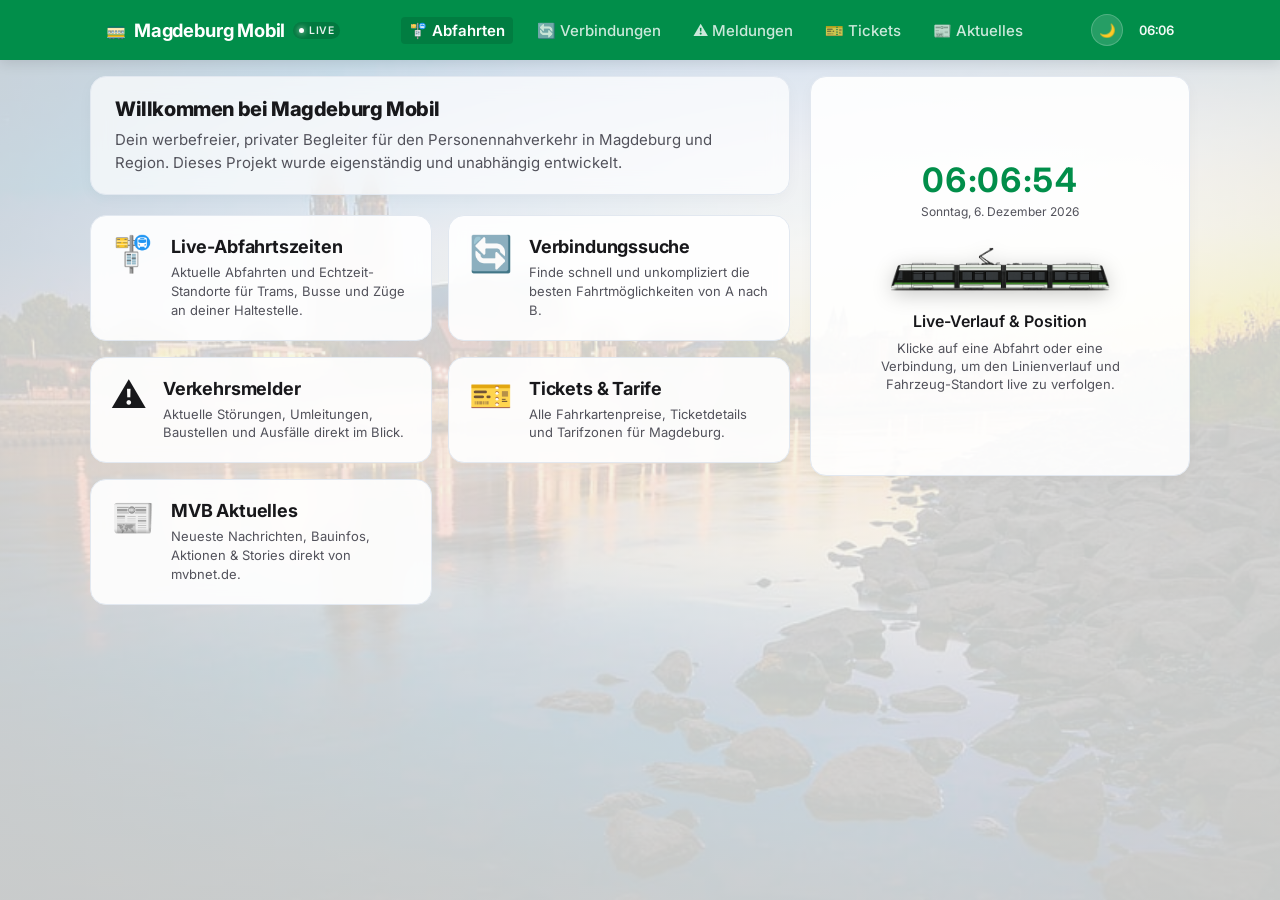
==== commit 65a34e8e: "Add files via upload" ====
--- a/index.html
+++ b/index.html
@@ -13,7 +13,7 @@
   <link rel="preconnect" href="https://fonts.googleapis.com">
   <link rel="preconnect" href="https://fonts.gstatic.com" crossorigin>
   <link href="https://fonts.googleapis.com/css2?family=Inter:wght@400;500;600;700&display=swap" rel="stylesheet">
-  <link rel="stylesheet" href="styles.css?v=4.9">
+  <link rel="stylesheet" href="styles.css?v=5.0">
 </head>
 <body>
   <a href="#main-results-area" class="skip-link">Zum Inhalt springen</a>
@@ -947,7 +947,7 @@
   <!-- Toast Container -->
   <div class="toast-container" id="toastContainer" aria-live="assertive"></div>
 
-  <script src="app.js?v=4.9"></script>
+  <script src="app.js?v=5.0"></script>
   <script>
     // Absolute failsafe to dismiss loading overlay under any circumstance
     setTimeout(function() {
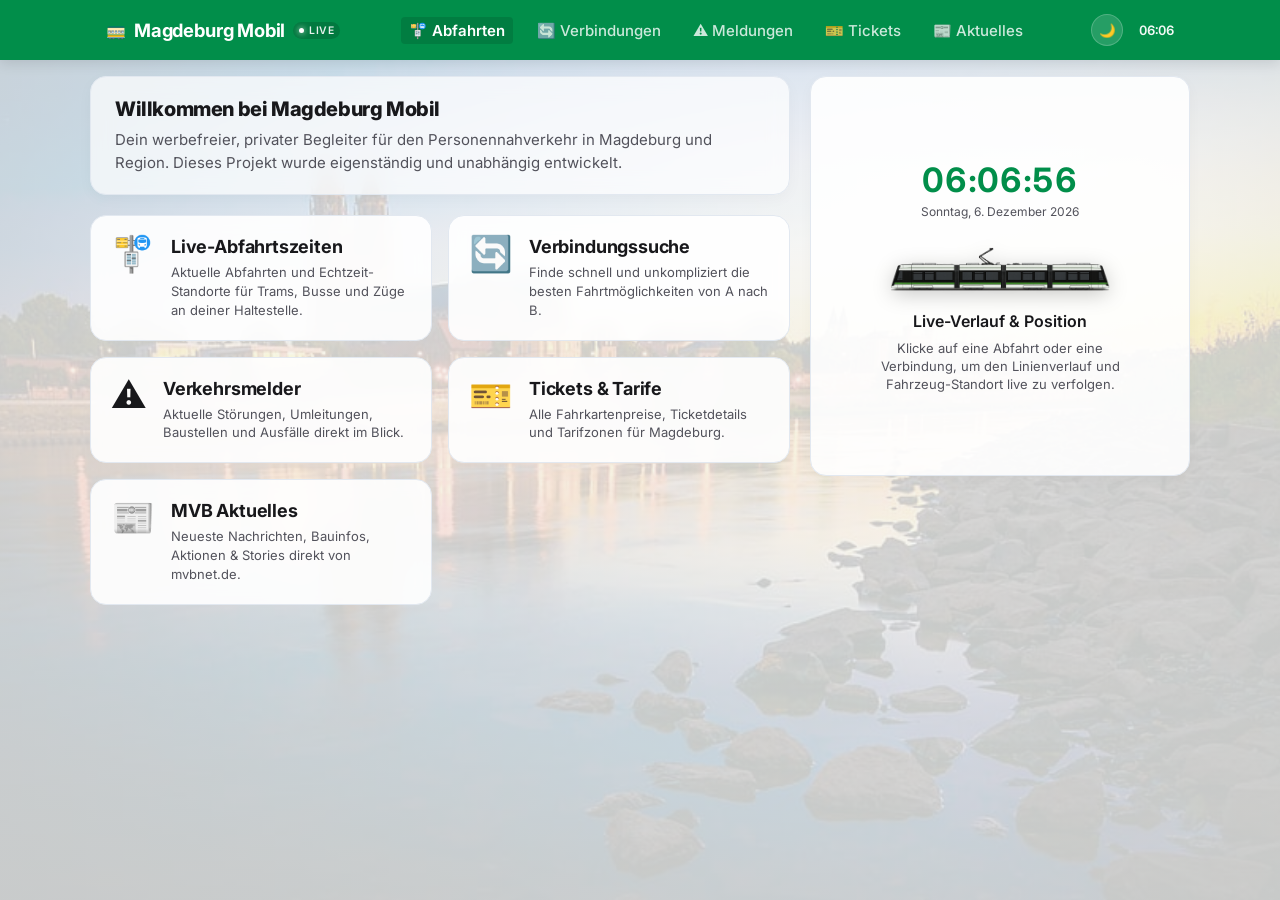
==== commit 356f61b3: "Add files via upload" ====
--- a/index.html
+++ b/index.html
@@ -1,962 +1,991 @@
-<!DOCTYPE html>
-<html lang="de">
-<head>
-  <meta charset="UTF-8">
-  <meta name="viewport" content="width=device-width, initial-scale=1.0, viewport-fit=cover">
-  <title>Magdeburg Mobil — Fahrplan &amp; Live-Abfahrten</title>
-  <meta name="description" content="Echtzeit-Fahrplan, Abfahrten, Verbindungssuche und Störungsmeldungen für den Nahverkehr in Magdeburg. Responsive Webinterface und Mobile App.">
-  <meta name="theme-color" content="#018e4a">
-  <meta name="apple-mobile-web-app-capable" content="yes">
-  <meta name="apple-mobile-web-app-status-bar-style" content="black-translucent">
-  <meta name="apple-mobile-web-app-title" content="Magdeburg Mobil">
-  <link rel="manifest" href="manifest.json">
-  <link rel="preconnect" href="https://fonts.googleapis.com">
-  <link rel="preconnect" href="https://fonts.gstatic.com" crossorigin>
-  <link href="https://fonts.googleapis.com/css2?family=Inter:wght@400;500;600;700&display=swap" rel="stylesheet">
-  <link rel="stylesheet" href="styles.css?v=5.0">
-</head>
-<body>
-  <a href="#main-results-area" class="skip-link">Zum Inhalt springen</a>
-  <div class="aria-live-region" id="ariaLive" aria-live="assertive" aria-atomic="true"></div>
-
-  <!-- Fullscreen Modern Loading Screen Overlay -->
-  <div id="app-loading-screen" class="loading-overlay">
-    <div class="loading-container">
-      <div class="loading-logo-wrapper">
-        <span class="loading-logo-icon" aria-hidden="true">🚃</span>
-        <h1 class="loading-logo-title">Magdeburg Mobil</h1>
-      </div>
-      
-      <div class="loading-progress-bar">
-        <div class="loading-progress-fill"></div>
-      </div>
-      
-      <div class="loading-status-text" id="loadingStatusText">Verbindung zum Server wird aufgebaut...</div>
-      <div class="loading-sub-text">Das Laden kann beim ersten Start nach Inaktivität kurz dauern.</div>
-    </div>
-  </div>
-
-  <!-- Main App Wrapper -->
-  <div id="app" class="theme-light">
-    
-    <!-- 1. TOP FIXED HEADER BAR -->
-    <header class="app-header" role="banner">
-      <div class="header-container">
-        <!-- Logo Area -->
-        <div class="header-logo">
-          <span class="logo-emoji" aria-hidden="true">🚃</span>
-          <span class="logo-text">Magdeburg Mobil</span>
-          <span class="live-indicator">
-            <span class="live-dot" aria-hidden="true"></span> Live
-          </span>
-        </div>
-
-        <!-- Desktop Main Menu Links -->
-        <nav class="header-nav" aria-label="Hauptnavigation">
-          <button class="nav-link active" data-target="departures">🚏 Abfahrten</button>
-          <button class="nav-link" data-target="connections">🔄 Verbindungen</button>
-          <button class="nav-link" data-target="alerts">⚠️ Meldungen <span class="badge" id="headerAlertBadge" hidden>0</span></button>
-          <button class="nav-link" data-target="tickets">🎫 Tickets</button>
-          <button class="nav-link" data-target="news">📰 Aktuelles</button>
-        </nav>
-
-        <!-- Header Actions (Theme switcher + Uhrzeit) -->
-        <div class="header-actions">
-          <button id="themeToggleBtn" class="header-theme-btn" aria-label="Farbschema wechseln">🌙</button>
-          <div class="header-time" id="headerTime" aria-label="Aktuelle Uhrzeit">--:--</div>
-        </div>
-      </div>
-    </header>
-
-    <!-- 2. SCROLLABLE APP BODY -->
-    <div class="app-body">
-      
-      <!-- HERO SELECTION SECTION -->
-      <section class="hero-section" id="heroSection" aria-label="Suche und Schnellzugriff">
-        <div class="hero-container">
-
-          <!-- Unified Timetable Search Card -->
-          <div class="search-widget-card glass-card" id="unifiedSearchWidget">
-            
-            <!-- FORM 1: DEPARTURES FORM -->
-            <div class="widget-form-panel" id="form-departures" role="tabpanel" aria-label="Abfahrtszeiten Suche">
-              <div class="search-field">
-                <label for="stationInput" class="field-label">Haltestelle auswählen</label>
-                <div class="input-wrapper">
-                  <span class="input-icon" aria-hidden="true">🔍</span>
-                  <input type="text" id="stationInput" class="widget-input"
-                         placeholder="Haltestelle eingeben..."
-                         autocomplete="off"
-                         aria-label="Haltestelle suchen"
-                         aria-autocomplete="list"
-                         aria-controls="stationSuggestions"
-                         aria-expanded="false"
-                         value="Magdeburg, Hauptbahnhof/Willy-Brandt-Platz">
-                  <button class="clear-btn" id="clearStation" aria-label="Eingabe löschen" hidden>&times;</button>
-                </div>
-                <ul id="stationSuggestions" class="suggestions-list" role="listbox" aria-label="Haltestellenvorschläge" hidden></ul>
-              </div>
-
-              <!-- Date/Time Picker row -->
-              <div class="datetime-row">
-                <div class="datetime-field">
-                  <label for="depDate">Datum</label>
-                  <div class="input-wrapper">
-                    <input type="date" id="depDate" aria-label="Abfahrtsdatum">
-                  </div>
-                </div>
-                <div class="datetime-field">
-                  <label for="depTime">Uhrzeit</label>
-                  <div class="input-wrapper">
-                    <input type="time" id="depTime" aria-label="Abfahrtszeit">
-                  </div>
-                </div>
-                <div class="datetime-field">
-                  <label for="depDuration">Zeitraum</label>
-                  <div class="input-wrapper">
-                    <select id="depDuration" aria-label="Zeitraum">
-                      <option value="30">30 min</option>
-                      <option value="60" selected>60 min</option>
-                      <option value="120">2 Std</option>
-                      <option value="240">4 Std</option>
-                    </select>
-                  </div>
-                </div>
-              </div>
-
-              <div class="form-actions">
-                <button class="now-btn active" id="nowBtn" aria-label="Live-Modus umschalten" aria-pressed="true">
-                  <span class="now-dot" aria-hidden="true"></span> JETZT (LIVE)
-                </button>
-                <button class="submit-btn" id="submitDepBtn">Los!</button>
-              </div>
-            </div>
-
-            <!-- FORM 2: CONNECTIONS FORM -->
-            <div class="widget-form-panel" id="form-connections" role="tabpanel" aria-label="Verbindungs-Suche" hidden>
-              <div class="connection-inputs-grid">
-                <div class="search-field">
-                  <label for="originInput" class="field-label">Von</label>
-                  <div class="input-wrapper">
-                    <span class="input-icon" aria-hidden="true">📍</span>
-                    <input type="text" id="originInput" class="widget-input" placeholder="Start-Haltestelle..." autocomplete="off" aria-label="Abfahrtsort" aria-autocomplete="list" aria-controls="originSuggestions" aria-expanded="false">
-                  </div>
-                  <ul id="originSuggestions" class="suggestions-list" role="listbox" aria-label="Start-Vorschläge" hidden></ul>
-                </div>
-
-                <button class="swap-btn" id="swapBtn" aria-label="Start und Ziel tauschen">⇅</button>
-
-                <div class="search-field">
-                  <label for="destInput" class="field-label">Nach</label>
-                  <div class="input-wrapper">
-                    <span class="input-icon" aria-hidden="true">🎯</span>
-                    <input type="text" id="destInput" class="widget-input" placeholder="Ziel-Haltestelle..." autocomplete="off" aria-label="Zielort" aria-autocomplete="list" aria-controls="destSuggestions" aria-expanded="false">
-                  </div>
-                  <ul id="destSuggestions" class="suggestions-list" role="listbox" aria-label="Ziel-Vorschläge" hidden></ul>
-                </div>
-              </div>
-
-              <!-- Date/Time picker row -->
-              <div class="datetime-row">
-                <div class="datetime-field">
-                  <label for="connDate">Datum</label>
-                  <div class="input-wrapper">
-                    <input type="date" id="connDate" aria-label="Verbindungsdatum">
-                  </div>
-                </div>
-                <div class="datetime-field">
-                  <label for="connTime">Uhrzeit</label>
-                  <div class="input-wrapper">
-                    <input type="time" id="connTime" aria-label="Verbindungszeit">
-                  </div>
-                </div>
-              </div>
-
-              <!-- Transport Mode Toggles -->
-              <div class="transport-toggles-container" style="margin-top: 14px; display: flex; flex-direction: column; gap: 6px;">
-                <span class="field-label" style="font-size: var(--font-size-sm); font-weight: 600; color: var(--text-secondary);">Verkehrsmittel</span>
-                <div class="transport-toggles-grid" style="display: flex; flex-wrap: wrap; gap: 8px;">
-                  <button type="button" class="transport-pill-btn active" data-mode="tram" aria-pressed="true">
-                    <span>🚋 Tram</span>
-                  </button>
-                  <button type="button" class="transport-pill-btn active" data-mode="bus" aria-pressed="true">
-                    <span>🚌 Bus</span>
-                  </button>
-                  <button type="button" class="transport-pill-btn active" data-mode="sbahn" aria-pressed="true">
-                    <span>🟢 S-Bahn</span>
-                  </button>
-                  <button type="button" class="transport-pill-btn active" data-mode="regional" aria-pressed="true">
-                    <span>🚆 Regio</span>
-                  </button>
-                  <button type="button" class="transport-pill-btn active" data-mode="express" aria-pressed="true">
-                    <span>🚄 Fernverkehr</span>
-                  </button>
-                </div>
-              </div>
-
-              <div class="form-actions">
-                <button class="now-btn active" id="connNowBtn" aria-label="Live-Modus für Verbindungssuche umschalten" aria-pressed="true">
-                  <span class="now-dot" aria-hidden="true"></span> JETZT
-                </button>
-                <button class="submit-btn" id="submitConnBtn">Los!</button>
-              </div>
-            </div>
-          </div> <!-- End search-widget-card -->
-
-          <!-- Quick Action Buttons Bar -->
-          <div class="quick-action-bar" id="quickActionBar" role="group" aria-label="Schnellzugriff">
-            <button class="action-btn" data-action="live-departures">
-              <span class="action-icon" aria-hidden="true">🚏</span>
-              <span class="action-label">Live-Abfahrtszeiten</span>
-            </button>
-            <button class="action-btn" data-action="alerts">
-              <span class="action-icon" aria-hidden="true">⚠️</span>
-              <span class="action-label">Verkehrsmelder</span>
-            </button>
-            <button class="action-btn" data-action="connections">
-              <span class="action-icon" aria-hidden="true">🔄</span>
-              <span class="action-label">Verbindungssuche</span>
-            </button>
-            <button class="action-btn" data-action="tickets">
-              <span class="action-icon" aria-hidden="true">🎫</span>
-              <span class="action-label">Tickets &amp; Tarife</span>
-            </button>
-          </div>
-
-        </div>
-      </section>
-
-      <!-- MAIN RESULTS GRID DISPLAY AREA -->
-      <section class="main-results-area" id="main-results-area" aria-label="Fahrplanergebnisse">
-        <div class="results-container">
-          <div class="results-layout-grid">
-            
-            <!-- LEFT PANEL: Dynamic Timetable Lists -->
-            <div class="results-list-panel">
-              
-              <!-- === HOME DASHBOARD RESULTS PANEL === -->
-              <div class="result-tab-content fade-in" id="panel-home">
-                <div class="home-welcome-section glass-card">
-                  <h2>Willkommen bei Magdeburg Mobil</h2>
-                  <p>Dein werbefreier, privater Begleiter für den Personennahverkehr in Magdeburg und Region. Dieses Projekt wurde eigenständig und unabhängig entwickelt.</p>
-                </div>
-                
-                <div class="home-grid">
-                  <div class="home-card glass-card" data-target="departures" role="button" tabindex="0">
-                    <div class="home-card-icon">🚏</div>
-                    <div class="home-card-content">
-                      <h4>Live-Abfahrtszeiten</h4>
-                      <p>Aktuelle Abfahrten und Echtzeit-Standorte für Trams, Busse und Züge an deiner Haltestelle.</p>
-                    </div>
-                  </div>
-                  
-                  <div class="home-card glass-card" data-target="connections" role="button" tabindex="0">
-                    <div class="home-card-icon">🔄</div>
-                    <div class="home-card-content">
-                      <h4>Verbindungssuche</h4>
-                      <p>Finde schnell und unkompliziert die besten Fahrtmöglichkeiten von A nach B.</p>
-                    </div>
-                  </div>
-                  
-                  <div class="home-card glass-card" data-target="alerts" role="button" tabindex="0">
-                    <div class="home-card-icon">⚠️</div>
-                    <div class="home-card-content">
-                      <h4>Verkehrsmelder</h4>
-                      <p>Aktuelle Störungen, Umleitungen, Baustellen und Ausfälle direkt im Blick.</p>
-                    </div>
-                  </div>
-                  
-                  <div class="home-card glass-card" data-target="tickets" role="button" tabindex="0">
-                    <div class="home-card-icon">🎫</div>
-                    <div class="home-card-content">
-                      <h4>Tickets &amp; Tarife</h4>
-                      <p>Alle Fahrkartenpreise, Ticketdetails und Tarifzonen für Magdeburg.</p>
-                    </div>
-                  </div>
-
-                  <div class="home-card glass-card" data-target="news" role="button" tabindex="0">
-                    <div class="home-card-icon">📰</div>
-                    <div class="home-card-content">
-                      <h4>MVB Aktuelles</h4>
-                      <p>Neueste Nachrichten, Bauinfos, Aktionen &amp; Stories direkt von mvbnet.de.</p>
-                    </div>
-                  </div>
-                </div>
-              </div>
-
-              <!-- === DEPARTURES RESULTS PANEL === -->
-              <div class="result-tab-content" id="panel-departures" hidden>
-                <!-- Vehicle Filter Pills -->
-                <div class="filter-pills" role="group" aria-label="Verkehrsmittel-Filter">
-                  <button class="filter-pill active" data-filter="all" aria-pressed="true">Alle</button>
-                  <button class="filter-pill" data-filter="tram" aria-pressed="false">🚋 Tram</button>
-                  <button class="filter-pill" data-filter="bus" aria-pressed="false">🚌 Bus / SEV</button>
-                  <button class="filter-pill" data-filter="sbahn" aria-pressed="false">🟢 S-Bahn</button>
-                  <button class="filter-pill" data-filter="regional" aria-pressed="false">🚆 Bahn / Regio</button>
-                </div>
-
-                <!-- Loading Skeleton -->
-                <div id="departuresLoading" class="loading-skeleton" hidden>
-                  <div class="skeleton-card"><div class="skeleton-badge"></div><div class="skeleton-lines"><div class="skeleton-text medium"></div><div class="skeleton-text short"></div></div><div class="skeleton-time"></div></div>
-                  <div class="skeleton-card"><div class="skeleton-badge"></div><div class="skeleton-lines"><div class="skeleton-text long"></div><div class="skeleton-text short"></div></div><div class="skeleton-time"></div></div>
-                  <div class="skeleton-card"><div class="skeleton-badge"></div><div class="skeleton-lines"><div class="skeleton-text medium"></div><div class="skeleton-text short"></div></div><div class="skeleton-time"></div></div>
-                </div>
-
-                <!-- Departures List -->
-                <div id="departuresList" class="departures-list" role="list" aria-live="polite" aria-label="Abfahrtsliste"></div>
-
-                <!-- Empty State -->
-                <div id="departuresEmpty" class="empty-state" hidden>
-                  <span class="empty-icon" aria-hidden="true">🚏</span>
-                  <p>Keine Abfahrten in diesem Zeitraum gefunden</p>
-                </div>
-              </div>
-
-              <!-- === CONNECTIONS RESULTS PANEL === -->
-              <div class="result-tab-content" id="panel-connections" hidden>
-                <!-- Loading Skeleton -->
-                <div id="connectionsLoading" class="loading-skeleton" hidden>
-                  <div class="skeleton-card"><div class="skeleton-badge"></div><div class="skeleton-lines"><div class="skeleton-text long"></div><div class="skeleton-text medium"></div></div></div>
-                  <div class="skeleton-card"><div class="skeleton-badge"></div><div class="skeleton-lines"><div class="skeleton-text long"></div><div class="skeleton-text medium"></div></div></div>
-                </div>
-
-                <!-- Connections List -->
-                <div id="connectionsList" class="connections-list" role="list" aria-label="Verbindungsergebnisse"></div>
-
-                <!-- Empty State -->
-                <div id="connectionsEmpty" class="empty-state">
-                  <span class="empty-icon" aria-hidden="true">🔄</span>
-                  <p>Gib Start &amp; Ziel oben ein und klicke auf „Los!“, um Verbindungen zu suchen.</p>
-                </div>
-              </div>
-
-              <!-- === ALERTS & TRAFFIC HUB RESULTS PANEL === -->
-              <div class="result-tab-content" id="panel-alerts" hidden>
-                
-                <!-- Verkehrsmelder Header & Push Control Card -->
-                <div class="alerts-control-hub glass-card" id="alertsControlHub">
-                  <div class="alerts-hub-top">
-                    <div class="alerts-status-indicator" id="alertsStatusIndicator">
-                      <span class="status-indicator-dot" id="statusIndicatorDot"></span>
-                      <div class="status-indicator-info">
-                        <h3 class="status-indicator-title" id="alertsStatusTitle">Netzlage wird geprüft...</h3>
-                        <p class="status-indicator-subtitle" id="alertsStatusSubtitle">Stand: Live</p>
-                      </div>
-                    </div>
-                    <button class="alerts-refresh-btn" id="refreshAlertsBtn" aria-label="Meldungen aktualisieren" title="Meldungen aktualisieren">
-                      <span>🔄</span> <span class="refresh-text">Aktualisieren</span>
-                    </button>
-                  </div>
-
-                  <!-- Push Notification Card Settings -->
-                  <div class="alerts-push-card" id="alertsPushCard">
-                    <div class="push-card-content">
-                      <div class="push-card-icon" id="pushStatusIcon">🔔</div>
-                      <div class="push-card-text">
-                        <strong id="pushStatusHeadline">Push-Benachrichtigungen aktivieren</strong>
-                        <span id="pushStatusSubline">Erhalte sofort eine Info auf dein Gerät bei Streckensperrungen &amp; SEV.</span>
-                      </div>
-                    </div>
-                    <div class="push-card-actions">
-                      <button class="btn-push-toggle" id="togglePushBtn">🔔 Aktivieren</button>
-                      <button class="btn-push-test" id="testPushBtn" style="display:none;">🧪 Test-Alarm</button>
-                      <button class="btn-push-dismiss" id="dismissPushBtn" aria-label="Schließen" title="Schließen">&times;</button>
-                    </div>
-                  </div>
-                </div>
-
-                <!-- Search & Category Filters -->
-                <div class="alerts-filter-container">
-                  <div class="alerts-search-box">
-                    <span class="search-icon" aria-hidden="true">🔍</span>
-                    <input type="text" id="alertsSearchInput" class="alerts-search-input" placeholder="Meldung nach Linie, Haltestelle oder Stichwort filtern..." autocomplete="off">
-                    <button id="clearAlertsSearch" class="search-clear-btn" hidden aria-label="Suche löschen">&times;</button>
-                  </div>
-
-                  <div class="alerts-chips-row" role="tablist" aria-label="Meldungskategorien">
-                    <button class="alert-chip-btn active" data-filter="all">Alle <span class="chip-count" id="countAll">0</span></button>
-                    <button class="alert-chip-btn" data-filter="tram">🚋 Straßenbahn <span class="chip-count" id="countTram">0</span></button>
-                    <button class="alert-chip-btn" data-filter="bus">🚌 Bus &amp; SEV <span class="chip-count" id="countBus">0</span></button>
-                    <button class="alert-chip-btn" data-filter="critical">🚨 Nur Sperrungen <span class="chip-count" id="countCritical">0</span></button>
-                  </div>
-                </div>
-
-                <!-- Loading Skeleton -->
-                <div id="alertsLoading" class="loading-skeleton" hidden>
-                  <div class="skeleton-card"><div class="skeleton-badge"></div><div class="skeleton-lines"><div class="skeleton-text long"></div><div class="skeleton-text medium"></div></div></div>
-                  <div class="skeleton-card"><div class="skeleton-badge"></div><div class="skeleton-lines"><div class="skeleton-text long"></div><div class="skeleton-text medium"></div></div></div>
-                </div>
-
-                <!-- Alerts List -->
-                <div id="alertsList" class="alerts-list" role="list" aria-label="Störungsmeldungen"></div>
-              </div>
-
-              <!-- === TICKETS RESULTS PANEL === -->
-              <div class="result-tab-content" id="panel-tickets" hidden>
-                <div class="tickets-grid">
-                  
-                  <!-- Column 1: Einzelfahrkarten -->
-                  <div class="tickets-column">
-                    <h3 class="category-title green-text">Einzelfahrkarten:</h3>
-                    <p class="category-subtitle">Preisstufe Magdeburg (010)</p>
-                    
-                    <!-- Kurzstrecke -->
-                    <div class="ticket-card bg-green">
-                      <div class="ticket-card-header" role="button" aria-expanded="false" tabindex="0">
-                        <span class="ticket-toggle-icon">+</span>
-                        <h4 class="ticket-name">Kurzstrecke</h4>
-                        <div class="ticket-price-row">
-                          <span class="ticket-price">2,00 Euro</span>
-                          <span class="ticket-app-price">App-Preis: 1,80 Euro</span>
-                        </div>
-                      </div>
-                      <div class="ticket-description-box" hidden>
-                        Gültig für 1 Person ab Einstieg bis zur 3. Haltestelle. Der Einstieg wird nicht gezählt. Das Umsteigen zwischen Bus und Straßenbahn ist nur in Reiserichtung möglich. Die Kurzstrecke gilt ausschließlich bei der MVB und maximal 30 Minuten.
-                      </div>
-                    </div>
-
-                    <!-- Einzelkarte -->
-                    <div class="ticket-card bg-green">
-                      <div class="ticket-card-header" role="button" aria-expanded="false" tabindex="0">
-                        <span class="ticket-toggle-icon">+</span>
-                        <h4 class="ticket-name">Einzelkarte</h4>
-                        <div class="ticket-price-row">
-                          <span class="ticket-price">3,30 Euro</span>
-                          <span class="ticket-app-price">App-Preis: 3,00 Euro</span>
-                        </div>
-                      </div>
-                      <div class="ticket-description-box" hidden>
-                        Gültig für 1 Person ab dem 15. Geburtstag 60 Minuten ab Entwertung. Umstieg nur in Reiserichtung möglich. Rück-, Rund- und Ringfahrten sind nicht zulässig:
-                        <ul>
-                          <li><strong>Rückfahrten</strong> sind Fahrten in Richtung Ausgangspunkt auf derselben Strecke wie bei der Hinfahrt.</li>
-                          <li><strong>Rundfahrten</strong> sind Fahrten, die auf einem anderen Weg als bei der Hinfahrt zum Ausgangspunkt führen.</li>
-                          <li><strong>Ringfahrten</strong> sind Fahrten über andere Strecken bzw. Linien, die den ursprünglichen Fahrtweg schneiden.</li>
-                        </ul>
-                      </div>
-                    </div>
-
-                    <!-- Einzelfahrkarte Kind -->
-                    <div class="ticket-card bg-green">
-                      <div class="ticket-card-header" role="button" aria-expanded="false" tabindex="0">
-                        <span class="ticket-toggle-icon">+</span>
-                        <h4 class="ticket-name">Einzelfahrkarte Kind</h4>
-                        <div class="ticket-price-row">
-                          <span class="ticket-price">2,50 Euro</span>
-                          <span class="ticket-app-price">App-Preis: 2,30 Euro</span>
-                        </div>
-                      </div>
-                      <div class="ticket-description-box" hidden>
-                        Gültig 60 Minuten ab Entwertung für: 1 Kind vom 6. bis 15. Geburtstag, oder 1 Hund (wenn nicht im geeigneten, geschlossenen Behältnis) oder 1 Handwagen, 1 Fahrradanhänger, 1 sperriger Gegenstand (Sperrige Gegenstände sind Gegenstände, die einen Fahrgastplatz beanspruchen.) Umstieg nur in Reiserichtung möglich. Rück-, Rund- und Ringfahrten sind nicht zulässig:
-                        <ul>
-                          <li><strong>Rückfahrten</strong> sind Fahrten in Richtung Ausgangspunkt auf derselben Strecke wie bei der Hinfahrt.</li>
-                          <li><strong>Rundfahrten</strong> sind Fahrten, die auf einem anderen Weg als bei der Hinfahrt zum Ausgangspunkt führen.</li>
-                          <li><strong>Ringfahrten</strong> sind Fahrten über andere Strecken bzw. Linien, die den ursprünglichen Fahrtweg schneiden.</li>
-                        </ul>
-                      </div>
-                    </div>
-
-                    <!-- Fahrradkarte -->
-                    <div class="ticket-card bg-green">
-                      <div class="ticket-card-header" role="button" aria-expanded="false" tabindex="0">
-                        <span class="ticket-toggle-icon">+</span>
-                        <h4 class="ticket-name">Fahrradkarte MVB</h4>
-                        <div class="ticket-price-row">
-                          <span class="ticket-price">3,00 Euro</span>
-                        </div>
-                      </div>
-                      <div class="ticket-description-box" hidden>
-                        <strong>Gültig für 1 Fahrrad oder 1 nicht zusammengeklappten E-Tretroller</strong> in MVB-Fahrzeugen.
-                        <ul>
-                          <li>Die Gültigkeitsdauer entspricht der Gültigkeitsdauer der Hauptfahrkarte.</li>
-                          <li>In Kombination mit dem Deutschland-Ticket oder City-Ticket gilt die Fahrradkarte 60 Minuten ab Entwertung.</li>
-                        </ul>
-                      </div>
-                    </div>
-
-                  </div> <!-- End Column 1 -->
-
-                  <!-- Column 2: Tagesfahrkarten -->
-                  <div class="tickets-column">
-                    <h3 class="category-title light-green-text">Tagesfahrkarten:</h3>
-                    <p class="category-subtitle">Preisstufe Magdeburg (010)</p>
-
-                    <!-- 24-Stunden-Karte -->
-                    <div class="ticket-card bg-light-green">
-                      <div class="ticket-card-header" role="button" aria-expanded="false" tabindex="0">
-                        <span class="ticket-toggle-icon">+</span>
-                        <h4 class="ticket-name">24-Stunden-Karte</h4>
-                        <div class="ticket-price-row">
-                          <span class="ticket-price">6,50 Euro</span>
-                          <span class="ticket-app-price">App-Preis: 5,90 Euro</span>
-                        </div>
-                      </div>
-                      <div class="ticket-description-box" hidden>
-                        <strong>Gültig für 1 Person</strong> ab dem 15. Geburtstag, 24 Stunden ab Entwertung auf allen Linien, in alle Richtungen in der Preisstufe Magdeburg. <strong>Kostenfreie Mitnahme von bis zu 3 Kindern vom 6. bis 15. Geburtstag.</strong>
-                        <br><br>
-                        <strong>Nicht übertragbar.</strong> Vor- und Zuname in Druckbuchstaben eintragen (entfällt bei digital erworbenen Fahrkarten).
-                      </div>
-                    </div>
-
-                    <!-- 24-Stunden-Karte Kind -->
-                    <div class="ticket-card bg-light-green">
-                      <div class="ticket-card-header" role="button" aria-expanded="false" tabindex="0">
-                        <span class="ticket-toggle-icon">+</span>
-                        <h4 class="ticket-name">24-Stunden-Karte Kind</h4>
-                        <div class="ticket-price-row">
-                          <span class="ticket-price">4,90 Euro</span>
-                          <span class="ticket-app-price">App-Preis: 4,50 Euro</span>
-                        </div>
-                      </div>
-                      <div class="ticket-description-box" hidden>
-                        <strong>Gültig ab Entwertung 24 Stunden</strong> auf allen Linien, in alle Richtungen in der Preisstufe Magdeburg für:
-                        <ul>
-                          <li>1 Kind vom 6. bis 15. Geburtstag</li>
-                          <li>oder 1 Hund (wenn nicht im geeigneten, geschlossenen Behältnis)</li>
-                          <li>oder 1 Handwagen</li>
-                          <li>oder 1 Fahrradanhänger</li>
-                          <li>oder 1 sperriger Gegenstand (Sperrige Gegenstände sind Gegenstände, die einen Fahrgastplatz beanspruchen.)</li>
-                        </ul>
-                        <strong>Nicht übertragbar.</strong> Vor- und Zuname in Druckbuchstaben eintragen (entfällt bei digital erworbenen Fahrkarten).
-                      </div>
-                    </div>
-
-                    <!-- 24-Stunden-Karte Gruppe -->
-                    <div class="ticket-card bg-light-green">
-                      <div class="ticket-card-header" role="button" aria-expanded="false" tabindex="0">
-                        <span class="ticket-toggle-icon">+</span>
-                        <h4 class="ticket-name">24-Stunden-Karte Gruppe (Preis pro Person)</h4>
-                        <div class="ticket-price-row">
-                          <span class="ticket-price">2,60 Euro</span>
-                        </div>
-                      </div>
-                      <div class="ticket-description-box" hidden>
-                        <strong>Gültig ab Entwertung 24 Stunden</strong> auf allen Linien, in alle Richtungen in der Preisstufe Magdeburg für:
-                        <ul>
-                          <li>1 Gruppe mit mindestens 16 Personen</li>
-                          <li>angemeldeten Fahrten</li>
-                        </ul>
-                        <strong>Nicht übertragbar.</strong>
-                        <br><br>
-                        <strong>Anmeldung:</strong>
-                        <ul>
-                          <li>Anmeldeformular muss bei der Fahrt mitgeführt werden.</li>
-                          <li>Die Anmeldung der Gruppen-Tageskarte muss spätestens 10 Werktage vor Reisebeginn erfolgen.</li>
-                        </ul>
-                      </div>
-                    </div>
-
-                  </div> <!-- End Column 2 -->
-
-                  <!-- Column 3: Zeitfahrkarten -->
-                  <div class="tickets-column">
-                    <h3 class="category-title orange-text">Zeitfahrkarten:</h3>
-                    <p class="category-subtitle">Preisstufe Magdeburg (010)</p>
-
-                    <!-- Monatskarte -->
-                    <div class="ticket-card bg-orange">
-                      <div class="ticket-card-header" role="button" aria-expanded="false" tabindex="0">
-                        <span class="ticket-toggle-icon">+</span>
-                        <h4 class="ticket-name">Monatskarte</h4>
-                        <div class="ticket-price-row">
-                          <span class="ticket-price">82,00 Euro</span>
-                        </div>
-                      </div>
-                      <div class="ticket-description-box" hidden>
-                        <strong>Gültigkeitsdauer:</strong>
-                        <ul>
-                          <li>vom ersten Geltungstag um 0 Uhr bis zum gleichen Kalendertag des Folgemonats um 4 Uhr</li>
-                          <li>fällt das Ende der Gültigkeitsdauer auf einen kalendarisch nicht vorhandenen Tag, endet die Gültigkeit um 4 Uhr am ersten Kalendertag des zweiten Folgemonats</li>
-                        </ul>
-                        <strong>Gültig für:</strong>
-                        <ul>
-                          <li>1 Person</li>
-                          <li>alle Linien innerhalb der Preisstufe Magdeburg</li>
-                          <li>alle Fahrtrichtungen</li>
-                          <li>Kostenfreie Mitnahme 1 Fahrrad (Fahrradmitnahme begrenzt, Personen haben Vorrang)</li>
-                        </ul>
-                        <strong>Nicht übertragbar.</strong> Vor- und Zuname in Druckbuchstaben eintragen (entfällt bei digital erworbenen Fahrkarten).
-                        <br><br>
-                        <strong>Hinweis:</strong> Inhaber der <strong>Otto-City-Card</strong> können für die Preisstufe Magdeburg in allen MVB-Verkaufsstellen Fahrkarten unter Anrechnung von Wertmarken erwerben. Die Otto-City-Card erhalten Anspruchsberechtigte im Sozial- und Wohnungsamt und in jedem Bürgerbüro in Magdeburg.
-                      </div>
-                    </div>
-
-                    <!-- Monatskarte ermäßigt -->
-                    <div class="ticket-card bg-orange">
-                      <div class="ticket-card-header" role="button" aria-expanded="false" tabindex="0">
-                        <span class="ticket-toggle-icon">+</span>
-                        <h4 class="ticket-name">Monatskarte ermäßigt</h4>
-                        <div class="ticket-price-row">
-                          <span class="ticket-price">62,00 Euro</span>
-                        </div>
-                      </div>
-                      <div class="ticket-description-box" hidden>
-                        <strong>Gültigkeitsdauer:</strong>
-                        <ul>
-                          <li>vom ersten Geltungstag um 0 Uhr bis zum gleichen Kalendertag des Folgemonats um 4 Uhr</li>
-                          <li>fällt das Ende der Gültigkeitsdauer auf einen kalendarisch nicht vorhandenen Tag, endet die Gültigkeit um 4 Uhr am ersten Kalendertag des zweiten Folgemonats</li>
-                        </ul>
-                        <strong>Gültig für:</strong>
-                        <ul>
-                          <li>1 schulpflichtige Person vom 6. bis 15. Geburtstag,</li>
-                          <li>1 Schülerin oder einen Schüler ab 15 Jahren,</li>
-                          <li>1 Studentin oder einen Studenten,</li>
-                          <li>1 Auszubildende oder einen Auszubildenden.</li>
-                          <li>alle Linien innerhalb der Preisstufe Magdeburg</li>
-                          <li>alle Fahrtrichtungen</li>
-                          <li>Kostenfreie Mitnahme 1 Fahrrad (Fahrradmitnahme begrenzt, Personen haben Vorrang)</li>
-                        </ul>
-                        <strong>Nicht übertragbar</strong> und <strong>nur mit Berechtigungsnachweis gültig.</strong> Vor- und Zuname in Druckbuchstaben eintragen (entfällt bei digital erworbenen Fahrkarten).
-                        <br><br>
-                        <strong>Hinweise:</strong>
-                        <ul>
-                          <li>Inhaber der <strong>Otto-City-Card</strong> können für die Preisstufe Magdeburg in allen MVB-Verkaufsstellen Fahrkarten unter Anrechnung von Wertmarken erwerben. Die Otto-City-Card erhalten Anspruchsberechtigte im Sozial- und Wohnungsamt und in jedem Bürgerbüro in Magdeburg.</li>
-                          <li>Weitere Informationen zur Schülerbeförderung und zur Erstattung von Fahrtkosten finden Sie auf der <strong>Informationsseite „Schülerbeförderung und Schülerfahrkarten“</strong> der Landeshauptstadt Magdeburg (externer Link, öffnet in einem neuen Fenster).</li>
-                        </ul>
-                      </div>
-                    </div>
-
-                    <!-- Sozialticket -->
-                    <div class="ticket-card bg-orange">
-                      <div class="ticket-card-header" role="button" aria-expanded="false" tabindex="0">
-                        <span class="ticket-toggle-icon">+</span>
-                        <h4 class="ticket-name">Sozialticket</h4>
-                        <div class="ticket-price-row">
-                          <span class="ticket-price">19,00 Euro</span>
-                        </div>
-                      </div>
-                      <div class="ticket-description-box" hidden>
-                        <strong>Gültigkeitsdauer:</strong>
-                        <ul>
-                          <li>vom ersten Geltungstag um 0 Uhr bis zum gleichen Kalendertag des Folgemonats um 4 Uhr</li>
-                          <li>fällt das Ende der Gültigkeitsdauer auf einen kalendarisch nicht vorhandenen Tag, endet die Gültigkeit um 4 Uhr am ersten Kalendertag des zweiten Folgemonats</li>
-                        </ul>
-                        <strong>Gültig für:</strong>
-                        <ul>
-                          <li>Inhaberinnen und Inhaber eines gültigen <strong>Stadtpasses bzw. der Otto-City-Card</strong></li>
-                          <li>alle Linien innerhalb der Preisstufe Magdeburg</li>
-                          <li>alle Fahrtrichtungen</li>
-                          <li>Kostenfreie Mitnahme 1 Fahrrad (Fahrradmitnahme begrenzt, Personen haben Vorrang)</li>
-                        </ul>
-                        <strong>Nicht übertragbar</strong> und nur in Verbindung mit einem gültigen amtlichen Lichtbildausweis sowie einem gültigen Stadtpass oder einer gültigen Otto-City-Card gültig. Vor- und Zuname werden vom Verkaufspersonal in Druckbuchstaben eingetragen.
-                        <br><br>
-                        Weitere Informationen finden Sie auf der <strong>Informationsseite zum Sozialticket</strong>.
-                      </div>
-                    </div>
-
-                  </div> <!-- End Column 3 -->
-
-                  <!-- Column 4: Abo-Fahrkarten -->
-                  <div class="tickets-column">
-                    <h3 class="category-title orange-text">Abo-Fahrkarten:</h3>
-                    <p class="category-subtitle">Preisstufe Magdeburg (010)</p>
-
-                    <!-- Deutschland-Ticket -->
-                    <div class="ticket-card bg-orange">
-                      <div class="ticket-card-header" role="button" aria-expanded="false" tabindex="0">
-                        <span class="ticket-toggle-icon">+</span>
-                        <h4 class="ticket-name">Deutschland-Ticket</h4>
-                        <div class="ticket-price-row">
-                          <span class="ticket-price">63,00 Euro mtl.</span>
-                        </div>
-                      </div>
-                      <div class="ticket-description-box" hidden>
-                        <strong>Gültig für:</strong>
-                        <ul>
-                          <li>1 Person</li>
-                          <li>deutschlandweit im Regional- und Nahverkehr</li>
-                        </ul>
-                        <strong>Nicht übertragbar.</strong> Nur mit amtlichem Lichtbildausweis gültig.
-                        <br><br>
-                        <strong>Das Abonnement ist monatlich kündbar.</strong>
-                      </div>
-                    </div>
-
-                    <!-- Persönliche Abo-Monatskarte -->
-                    <div class="ticket-card bg-orange">
-                      <div class="ticket-card-header" role="button" aria-expanded="false" tabindex="0">
-                        <span class="ticket-toggle-icon">+</span>
-                        <h4 class="ticket-name">Persönliche Abo-Monatskarte</h4>
-                        <div class="ticket-price-row">
-                          <span class="ticket-price">55,00 Euro mtl.</span>
-                        </div>
-                      </div>
-                      <div class="ticket-description-box" hidden>
-                        <strong>Gültig für:</strong>
-                        <ul>
-                          <li>1 Person</li>
-                          <li>alle Linien innerhalb der Preisstufe Magdeburg</li>
-                          <li>kostenfreie Mitnahme von bis zu 3 Kindern vom 6. bis 15. Geburtstag</li>
-                          <li>kostenfreie Mitnahme von 1 Fahrrad (Fahrradmitnahme begrenzt, Personen haben Vorrang)</li>
-                        </ul>
-                        <strong>Nicht übertragbar.</strong> Nur mit amtlichem Lichtbildausweis gültig.
-                        <br><br>
-                        <strong>Das Abonnement wird auf unbestimmte Zeit abgeschlossen und ist monatlich kündbar.</strong>
-                      </div>
-                    </div>
-
-                    <!-- passend dazu Abo-Erweiterung Abo-Plus -->
-                    <div class="ticket-card bg-orange">
-                      <div class="ticket-card-header" role="button" aria-expanded="false" tabindex="0">
-                        <span class="ticket-toggle-icon">+</span>
-                        <h4 class="ticket-name">passend dazu Abo-Erweiterung Abo-Plus</h4>
-                        <div class="ticket-price-row">
-                          <span class="ticket-price">+15,00 Euro mtl.</span>
-                        </div>
-                      </div>
-                      <div class="ticket-description-box" hidden>
-                        <ul>
-                          <li>Mitnahme einer weiteren Person (montags bis freitags ab 17 Uhr sowie an Wochenenden und Feiertagen ganztägig)</li>
-                          <li>Kostenfreie Mitnahme eines Hundes</li>
-                          <li>Verbundweite Gültigkeit an Wochenenden und Feiertagen</li>
-                          <li>Übertragbar auf andere Personen (nur mit Chipkarte)</li>
-                          <li>Nur in Kombination mit der Persönlichen Abo-Monatskarte erhältlich</li>
-                          <li>Monatlich kündbar</li>
-                        </ul>
-                      </div>
-                    </div>
-
-                    <!-- Ermäßigte Abo-Monatskarte -->
-                    <div class="ticket-card bg-orange">
-                      <div class="ticket-card-header" role="button" aria-expanded="false" tabindex="0">
-                        <span class="ticket-toggle-icon">+</span>
-                        <h4 class="ticket-name">Ermäßigte Abo-Monatskarte</h4>
-                        <div class="ticket-price-row">
-                          <span class="ticket-price">49,40 Euro mtl.</span>
-                        </div>
-                      </div>
-                      <div class="ticket-description-box" hidden>
-                        <strong>Gültig auf allen Linien, in alle Richtungen innerhalb der Preisstufe Magdeburg für:</strong>
-                        <ul>
-                          <li>1 Person ab 65 Jahren,</li>
-                          <li>oder 1 schulpflichtige Person vom 6. bis 15. Geburtstag,</li>
-                          <li>oder 1 Schüler ab 15. Geburtstag,</li>
-                          <li>oder 1 Student</li>
-                          <li>oder 1 Auszubildender</li>
-                        </ul>
-                        <strong>Nicht übertragbar und nur mit Berechtigungsnachweis gültig.</strong>
-                        <br><br>
-                        <strong>Das Abonnement ist monatlich kündbar.</strong>
-                        <br><br>
-                        Bei MVB: Kostenfreie Mitnahme von 1 Fahrrad (Fahrradmitnahme begrenzt, Personen haben Vorrang)
-                      </div>
-                    </div>
-
-                    <!-- Schülerticket Magdeburg -->
-                    <div class="ticket-card bg-orange">
-                      <div class="ticket-card-header" role="button" aria-expanded="false" tabindex="0">
-                        <span class="ticket-toggle-icon">+</span>
-                        <h4 class="ticket-name">Schülerticket Magdeburg</h4>
-                        <div class="ticket-price-row">
-                          <span class="ticket-price">kostenlos oder 9,00 Euro mtl.</span>
-                        </div>
-                      </div>
-                      <div class="ticket-description-box" hidden>
-                        <strong>Gültig auf allen Linien, in alle Richtungen innerhalb der Preisstufe Magdeburg.</strong>
-                        <ul>
-                          <li>ein Kind,</li>
-                          <li>eine Schülerin oder ein Schüler,</li>
-                          <li>eine Auszubildende oder ein Auszubildender.</li>
-                        </ul>
-                        entsprechend der Anspruchsvoraussetzungen.
-                        <br><br>
-                        <strong>Nicht übertragbar und nur mit Berechtigungsnachweis gültig.</strong>
-                        <br><br>
-                        Kostenfreie Mitnahme von 1 Fahrrad (Fahrradmitnahme begrenzt, Personen haben Vorrang).
-                      </div>
-                    </div>
-
-                  </div> <!-- End Column 4 -->
-
-                </div>
-              </div>
-
-              <!-- === NEWS RESULTS PANEL (MVB Aktuelles) === -->
-              <div class="result-tab-content" id="panel-news" hidden>
-                <!-- 1. NEWS FEED OVERVIEW -->
-                <div id="newsFeedView">
-                  <div class="news-header-card glass-card">
-                    <div class="news-header-top">
-                      <div class="news-header-info">
-                        <h2 class="news-header-title">📰 Aktuelle Meldungen &amp; News</h2>
-                        <p class="news-header-subtitle">Die neuesten Berichte direkt in der App lesen</p>
-                      </div>
-                      <button class="news-refresh-btn" id="refreshNewsBtn" aria-label="Aktuelles aktualisieren" title="Aktuelles aktualisieren">
-                        <span>🔄</span> <span class="refresh-text">Aktualisieren</span>
-                      </button>
-                    </div>
-                  </div>
-
-                  <!-- Loading Skeleton -->
-                  <div id="newsLoading" class="loading-skeleton" hidden>
-                    <div class="skeleton-news-grid">
-                      <div class="skeleton-news-card"><div class="skeleton-img"></div><div class="skeleton-lines"><div class="skeleton-text short"></div><div class="skeleton-text long"></div><div class="skeleton-text medium"></div></div></div>
-                      <div class="skeleton-news-card"><div class="skeleton-img"></div><div class="skeleton-lines"><div class="skeleton-text short"></div><div class="skeleton-text long"></div><div class="skeleton-text medium"></div></div></div>
-                      <div class="skeleton-news-card"><div class="skeleton-img"></div><div class="skeleton-lines"><div class="skeleton-text short"></div><div class="skeleton-text long"></div><div class="skeleton-text medium"></div></div></div>
-                    </div>
-                  </div>
-
-                  <!-- News Stream Grid -->
-                  <div id="newsList" class="news-cards-grid" role="feed" aria-label="MVB Nachrichten"></div>
-
-                  <!-- Empty State -->
-                  <div id="newsEmpty" class="empty-state" hidden>
-                    <div class="empty-icon">📰</div>
-                    <p class="empty-title">Keine Meldungen verfügbar</p>
-                    <p class="empty-subtitle">Klicke auf Aktualisieren, um die neuesten Meldungen abzurufen.</p>
-                  </div>
-                </div>
-
-                <!-- 2. IN-APP ARTICLE READER VIEW -->
-                <div id="newsReaderView" class="news-reader-view glass-card" hidden>
-                  <div class="news-reader-top-bar">
-                    <button class="news-reader-back-btn" id="newsReaderBackBtn" aria-label="Zurück zur Meldungsübersicht">
-                      <span class="back-arrow">←</span> <span>Alle Meldungen</span>
-                    </button>
-                    <div class="news-reader-top-actions">
-                      <a href="#" id="newsReaderOriginalLink" target="_blank" rel="noopener noreferrer" class="news-reader-external-btn" title="Auf mvbnet.de im Browser öffnen">
-                        <span>mvbnet.de</span> <span>↗</span>
-                      </a>
-                    </div>
-                  </div>
-
-                  <!-- Reader Loading State -->
-                  <div id="newsReaderLoading" class="news-reader-loading" hidden>
-                    <div class="reader-skeleton-hero"></div>
-                    <div class="reader-skeleton-title"></div>
-                    <div class="reader-skeleton-line long"></div>
-                    <div class="reader-skeleton-line medium"></div>
-                    <div class="reader-skeleton-line long"></div>
-                    <div class="reader-skeleton-line short"></div>
-                  </div>
-
-                  <!-- Full Article Content Container -->
-                  <article id="newsReaderArticle" class="news-reader-article">
-                    <div id="newsReaderHeroMedia" class="news-reader-hero-media" hidden>
-                      <img id="newsReaderHeroImg" src="" alt="" class="news-reader-hero-img">
-                    </div>
-                    <header class="news-reader-header">
-                      <div class="news-reader-meta">
-                        <span id="newsReaderDate" class="news-reader-date">📅 --</span>
-                        <span class="news-reader-source-tag">Magdeburger Verkehrsbetriebe</span>
-                      </div>
-                      <h1 id="newsReaderTitle" class="news-reader-title">--</h1>
-                    </header>
-                    <div id="newsReaderBody" class="news-reader-body">
-                      <!-- Scraped full article body rendered here -->
-                    </div>
-                    <footer class="news-reader-footer">
-                      <button class="news-reader-bottom-back-btn" id="newsReaderBottomBackBtn">
-                        <span>←</span> <span>Zurück zur Übersicht</span>
-                      </button>
-                    </footer>
-                  </article>
-                </div>
-              </div>
-
-            </div> <!-- End results-list-panel -->
-
-            <!-- RIGHT PANEL: Desktop Detail Tracking (Stops Timeline) -->
-            <aside class="details-panel" id="desktopDetailsPanel" aria-label="Echtzeit-Details">
-              <!-- Clock Placeholder -->
-              <div class="details-placeholder" id="detailsPlaceholder">
-                <div class="clock-widget">
-                  <div class="clock-time" id="widgetClockTime">--:--:--</div>
-                  <div class="clock-date" id="widgetClockDate">Bitte warten...</div>
-                </div>
-                <div class="placeholder-text-box">
-                  <img src="assets/tram_mvb.png" alt="MVB Flexity Niederflurbahn" class="placeholder-tram-img">
-                  <p class="placeholder-title">Live-Verlauf &amp; Position</p>
-                  <p class="placeholder-desc">Klicke auf eine Abfahrt oder eine Verbindung, um den Linienverlauf und Fahrzeug-Standort live zu verfolgen.</p>
-                </div>
-              </div>
-
-              <!-- Dynamic detail timeline content -->
-              <div class="details-content" id="detailsContent" style="display:none;">
-                <button class="details-close-btn" id="detailsCloseBtn" aria-label="Details schließen">✕</button>
-                <div class="details-header">
-                  <span class="details-line-badge" id="detailsLineBadge"></span>
-                  <div class="details-header-text">
-                    <h3 id="detailsTitle">Linienverlauf</h3>
-                    <p id="detailsSubtitle">Richtung --</p>
-                  </div>
-                  <div class="operator-container" id="detailsOperator"></div>
-                </div>
-                <div id="detailsMessages" class="journey-messages"></div>
-                <div id="detailsRoute" role="list" aria-label="Haltestellenverlauf"></div>
-              </div>
-            </aside>
-
-          </div>
-        </div>
-      </section>
-
-    </div> <!-- End app-body -->
-
-    <!-- 3. MOBILE BOTTOM TAB NAVIGATION -->
-    <nav class="tab-nav-mobile" role="tablist" aria-label="Mobile Hauptnavigation">
-      <button class="tab-btn active" role="tab" aria-selected="true" data-tab="departures" id="tab-departures" aria-controls="panel-departures">
-        <span class="tab-icon" aria-hidden="true">🚏</span>
-        <span class="tab-label">Abfahrten</span>
-      </button>
-      <button class="tab-btn" role="tab" aria-selected="false" data-tab="connections" id="tab-connections" aria-controls="panel-connections" tabindex="-1">
-        <span class="tab-icon" aria-hidden="true">🔄</span>
-        <span class="tab-label">Verbindungen</span>
-      </button>
-      <button class="tab-btn" role="tab" aria-selected="false" data-tab="alerts" id="tab-alerts" aria-controls="panel-alerts" tabindex="-1">
-        <span class="tab-icon" aria-hidden="true">⚠️</span>
-        <span class="tab-label">Meldungen</span>
-        <span class="alert-badge" id="alertBadge" hidden>0</span>
-      </button>
-      <button class="tab-btn" role="tab" aria-selected="false" data-tab="tickets" id="tab-tickets" aria-controls="panel-tickets" tabindex="-1">
-        <span class="tab-icon" aria-hidden="true">🎫</span>
-        <span class="tab-label">Tickets</span>
-      </button>
-      <button class="tab-btn" role="tab" aria-selected="false" data-tab="news" id="tab-news" aria-controls="panel-news" tabindex="-1">
-        <span class="tab-icon" aria-hidden="true">📰</span>
-        <span class="tab-label">Aktuelles</span>
-      </button>
-    </nav>
-
-    <!-- 4. MOBILE JOURNEY DETAIL MODAL -->
-    <div class="modal-overlay" id="journeyModal" role="dialog" aria-modal="true" aria-labelledby="journeyModalTitle" hidden>
-      <div class="modal-container">
-        <div class="modal-header">
-          <div class="modal-header-info">
-            <span class="modal-line-badge" id="modalLineBadge"></span>
-            <div>
-              <h2 id="journeyModalTitle" class="modal-title">Linienverlauf</h2>
-              <p class="modal-subtitle" id="modalDirection"></p>
-            </div>
-          </div>
-          <div class="operator-container" id="modalOperator"></div>
-          <button class="modal-close" id="closeModal" aria-label="Schließen">&times;</button>
-        </div>
-        <div class="modal-body">
-          <div id="journeyMessages" class="journey-messages"></div>
-          <div id="journeyRoute" role="list" aria-label="Haltestellenverlauf"></div>
-          <div id="journeyLoading" class="loading-skeleton" hidden>
-            <div class="skeleton-route">
-              <div class="skeleton-stop"><div class="skeleton-time"></div><div class="skeleton-dot"></div><div class="skeleton-text medium"></div></div>
-              <div class="skeleton-stop"><div class="skeleton-time"></div><div class="skeleton-dot"></div><div class="skeleton-text long"></div></div>
-            </div>
-          </div>
-        </div>
-      </div>
-    </div>
-
-  <!-- Toast Container -->
-  <div class="toast-container" id="toastContainer" aria-live="assertive"></div>
-
-  <script src="app.js?v=5.0"></script>
-  <script>
-    // Absolute failsafe to dismiss loading overlay under any circumstance
-    setTimeout(function() {
-      var scr = document.getElementById('app-loading-screen');
-      if (scr) {
-        scr.classList.add('fade-out');
-        setTimeout(function() { if (scr && scr.parentNode) scr.parentNode.removeChild(scr); }, 400);
-      }
-    }, 600);
-  </script>
-</body>
-</html>
+<!DOCTYPE html>
+<html lang="de">
+<head>
+  <meta charset="UTF-8">
+  <meta name="viewport" content="width=device-width, initial-scale=1.0, viewport-fit=cover">
+  <title>Magdeburg Mobil — Fahrplan &amp; Live-Abfahrten</title>
+  <meta name="description" content="Echtzeit-Fahrplan, Abfahrten, Verbindungssuche und Störungsmeldungen für den Nahverkehr in Magdeburg. Responsive Webinterface und Mobile App.">
+  <meta name="theme-color" content="#018e4a">
+  <meta name="apple-mobile-web-app-capable" content="yes">
+  <meta name="apple-mobile-web-app-status-bar-style" content="black-translucent">
+  <meta name="apple-mobile-web-app-title" content="Magdeburg Mobil">
+  <link rel="manifest" href="manifest.json">
+  <link rel="preconnect" href="https://fonts.googleapis.com">
+  <link rel="preconnect" href="https://fonts.gstatic.com" crossorigin>
+  <link href="https://fonts.googleapis.com/css2?family=Inter:wght@400;500;600;700&display=swap" rel="stylesheet">
+  <link rel="stylesheet" href="styles.css?v=5.0">
+</head>
+<body>
+  <a href="#main-results-area" class="skip-link">Zum Inhalt springen</a>
+  <div class="aria-live-region" id="ariaLive" aria-live="assertive" aria-atomic="true"></div>
+
+  <!-- Fullscreen Modern Loading Screen Overlay -->
+  <div id="app-loading-screen" class="loading-overlay">
+    <div class="loading-container">
+      <div class="loading-logo-wrapper">
+        <span class="loading-logo-icon" aria-hidden="true">🚃</span>
+        <h1 class="loading-logo-title">Magdeburg Mobil</h1>
+      </div>
+      
+      <div class="loading-progress-bar">
+        <div class="loading-progress-fill"></div>
+      </div>
+      
+      <div class="loading-status-text" id="loadingStatusText">Verbindung zum Server wird aufgebaut...</div>
+      <div class="loading-sub-text">Das Laden kann beim ersten Start nach Inaktivität kurz dauern.</div>
+    </div>
+  </div>
+
+  <!-- Main App Wrapper -->
+  <div id="app" class="theme-light">
+    
+    <!-- 1. TOP FIXED HEADER BAR -->
+    <header class="app-header" role="banner">
+      <div class="header-container">
+        <!-- Logo Area -->
+        <div class="header-logo">
+          <span class="logo-emoji" aria-hidden="true">🚃</span>
+          <span class="logo-text">Magdeburg Mobil</span>
+          <span class="live-indicator">
+            <span class="live-dot" aria-hidden="true"></span> Live
+          </span>
+        </div>
+
+        <!-- Desktop Main Menu Links -->
+        <nav class="header-nav" aria-label="Hauptnavigation">
+          <button class="nav-link active" data-target="departures">🚏 Abfahrten</button>
+          <button class="nav-link" data-target="connections">🔄 Verbindungen</button>
+          <button class="nav-link" data-target="alerts">⚠️ Meldungen <span class="badge" id="headerAlertBadge" hidden>0</span></button>
+          <button class="nav-link" data-target="tickets">🎫 Tickets</button>
+          <button class="nav-link" data-target="news">📰 Aktuelles</button>
+        </nav>
+
+        <!-- Header Actions (Theme switcher + Uhrzeit) -->
+        <div class="header-actions">
+          <button id="themeToggleBtn" class="header-theme-btn" aria-label="Farbschema wechseln">🌙</button>
+          <div class="header-time" id="headerTime" aria-label="Aktuelle Uhrzeit">--:--</div>
+        </div>
+      </div>
+    </header>
+
+    <!-- 2. SCROLLABLE APP BODY -->
+    <div class="app-body">
+      
+      <!-- HERO SELECTION SECTION -->
+      <section class="hero-section" id="heroSection" aria-label="Suche und Schnellzugriff">
+        <div class="hero-container">
+
+          <!-- Unified Timetable Search Card -->
+          <div class="search-widget-card glass-card" id="unifiedSearchWidget">
+            
+            <!-- FORM 1: DEPARTURES FORM -->
+            <div class="widget-form-panel" id="form-departures" role="tabpanel" aria-label="Abfahrtszeiten Suche">
+              <div class="search-field">
+                <label for="stationInput" class="field-label">Haltestelle auswählen</label>
+                <div class="input-wrapper">
+                  <span class="input-icon" aria-hidden="true">🔍</span>
+                  <input type="text" id="stationInput" class="widget-input"
+                         placeholder="Haltestelle eingeben..."
+                         autocomplete="off"
+                         aria-label="Haltestelle suchen"
+                         aria-autocomplete="list"
+                         aria-controls="stationSuggestions"
+                         aria-expanded="false"
+                         value="Magdeburg, Hauptbahnhof/Willy-Brandt-Platz">
+                  <button class="clear-btn" id="clearStation" aria-label="Eingabe löschen" hidden>&times;</button>
+                </div>
+                <ul id="stationSuggestions" class="suggestions-list" role="listbox" aria-label="Haltestellenvorschläge" hidden></ul>
+              </div>
+
+              <!-- Date/Time Picker row -->
+              <div class="datetime-row">
+                <div class="datetime-field">
+                  <label for="depDate">Datum</label>
+                  <div class="input-wrapper">
+                    <input type="date" id="depDate" aria-label="Abfahrtsdatum">
+                  </div>
+                </div>
+                <div class="datetime-field">
+                  <label for="depTime">Uhrzeit</label>
+                  <div class="input-wrapper">
+                    <input type="time" id="depTime" aria-label="Abfahrtszeit">
+                  </div>
+                </div>
+                <div class="datetime-field">
+                  <label for="depDuration">Zeitraum</label>
+                  <div class="input-wrapper">
+                    <select id="depDuration" aria-label="Zeitraum">
+                      <option value="30">30 min</option>
+                      <option value="60" selected>60 min</option>
+                      <option value="120">2 Std</option>
+                      <option value="240">4 Std</option>
+                    </select>
+                  </div>
+                </div>
+              </div>
+
+              <div class="form-actions">
+                <button class="now-btn active" id="nowBtn" aria-label="Live-Modus umschalten" aria-pressed="true">
+                  <span class="now-dot" aria-hidden="true"></span> JETZT (LIVE)
+                </button>
+                <button class="submit-btn" id="submitDepBtn">Los!</button>
+              </div>
+            </div>
+
+            <!-- FORM 2: CONNECTIONS FORM -->
+            <div class="widget-form-panel" id="form-connections" role="tabpanel" aria-label="Verbindungs-Suche" hidden>
+              <div class="connection-inputs-grid">
+                <div class="search-field">
+                  <label for="originInput" class="field-label">Von</label>
+                  <div class="input-wrapper">
+                    <span class="input-icon" aria-hidden="true">📍</span>
+                    <input type="text" id="originInput" class="widget-input" placeholder="Start-Haltestelle..." autocomplete="off" aria-label="Abfahrtsort" aria-autocomplete="list" aria-controls="originSuggestions" aria-expanded="false">
+                  </div>
+                  <ul id="originSuggestions" class="suggestions-list" role="listbox" aria-label="Start-Vorschläge" hidden></ul>
+                </div>
+
+                <button class="swap-btn" id="swapBtn" aria-label="Start und Ziel tauschen">⇅</button>
+
+                <div class="search-field">
+                  <label for="destInput" class="field-label">Nach</label>
+                  <div class="input-wrapper">
+                    <span class="input-icon" aria-hidden="true">🎯</span>
+                    <input type="text" id="destInput" class="widget-input" placeholder="Ziel-Haltestelle..." autocomplete="off" aria-label="Zielort" aria-autocomplete="list" aria-controls="destSuggestions" aria-expanded="false">
+                  </div>
+                  <ul id="destSuggestions" class="suggestions-list" role="listbox" aria-label="Ziel-Vorschläge" hidden></ul>
+                </div>
+              </div>
+
+              <!-- Date/Time picker row -->
+              <div class="datetime-row">
+                <div class="datetime-field">
+                  <label for="connDate">Datum</label>
+                  <div class="input-wrapper">
+                    <input type="date" id="connDate" aria-label="Verbindungsdatum">
+                  </div>
+                </div>
+                <div class="datetime-field">
+                  <label for="connTime">Uhrzeit</label>
+                  <div class="input-wrapper">
+                    <input type="time" id="connTime" aria-label="Verbindungszeit">
+                  </div>
+                </div>
+              </div>
+
+              <!-- Transport Mode Toggles -->
+              <div class="transport-toggles-container" style="margin-top: 14px; display: flex; flex-direction: column; gap: 6px;">
+                <span class="field-label" style="font-size: var(--font-size-sm); font-weight: 600; color: var(--text-secondary);">Verkehrsmittel</span>
+                <div class="transport-toggles-grid" style="display: flex; flex-wrap: wrap; gap: 8px;">
+                  <button type="button" class="transport-pill-btn active" data-mode="tram" aria-pressed="true">
+                    <span>🚋 Tram</span>
+                  </button>
+                  <button type="button" class="transport-pill-btn active" data-mode="bus" aria-pressed="true">
+                    <span>🚌 Bus</span>
+                  </button>
+                  <button type="button" class="transport-pill-btn active" data-mode="sbahn" aria-pressed="true">
+                    <span>🟢 S-Bahn</span>
+                  </button>
+                  <button type="button" class="transport-pill-btn active" data-mode="regional" aria-pressed="true">
+                    <span>🚆 Regio</span>
+                  </button>
+                  <button type="button" class="transport-pill-btn active" data-mode="express" aria-pressed="true">
+                    <span>🚄 Fernverkehr</span>
+                  </button>
+                </div>
+              </div>
+
+              <div class="form-actions">
+                <button class="now-btn active" id="connNowBtn" aria-label="Live-Modus für Verbindungssuche umschalten" aria-pressed="true">
+                  <span class="now-dot" aria-hidden="true"></span> JETZT
+                </button>
+                <button class="submit-btn" id="submitConnBtn">Los!</button>
+              </div>
+            </div>
+          </div> <!-- End search-widget-card -->
+
+          <!-- Quick Action Buttons Bar -->
+          <div class="quick-action-bar" id="quickActionBar" role="group" aria-label="Schnellzugriff">
+            <button class="action-btn" data-action="live-departures">
+              <span class="action-icon" aria-hidden="true">🚏</span>
+              <span class="action-label">Live-Abfahrtszeiten</span>
+            </button>
+            <button class="action-btn" data-action="alerts">
+              <span class="action-icon" aria-hidden="true">⚠️</span>
+              <span class="action-label">Verkehrsmelder</span>
+            </button>
+            <button class="action-btn" data-action="connections">
+              <span class="action-icon" aria-hidden="true">🔄</span>
+              <span class="action-label">Verbindungssuche</span>
+            </button>
+            <button class="action-btn" data-action="tickets">
+              <span class="action-icon" aria-hidden="true">🎫</span>
+              <span class="action-label">Tickets &amp; Tarife</span>
+            </button>
+          </div>
+
+        </div>
+      </section>
+
+      <!-- MAIN RESULTS GRID DISPLAY AREA -->
+      <section class="main-results-area" id="main-results-area" aria-label="Fahrplanergebnisse">
+        <div class="results-container">
+          <div class="results-layout-grid">
+            
+            <!-- LEFT PANEL: Dynamic Timetable Lists -->
+            <div class="results-list-panel">
+              
+              <!-- === HOME DASHBOARD RESULTS PANEL === -->
+              <div class="result-tab-content fade-in" id="panel-home">
+                <div class="home-welcome-section glass-card">
+                  <h2>Willkommen bei Magdeburg Mobil</h2>
+                  <p>Dein werbefreier, privater Begleiter für den Personennahverkehr in Magdeburg und Region. Dieses Projekt wurde eigenständig und unabhängig entwickelt.</p>
+                </div>
+                
+                <div class="home-grid">
+                  <div class="home-card glass-card" data-target="departures" role="button" tabindex="0">
+                    <div class="home-card-icon">🚏</div>
+                    <div class="home-card-content">
+                      <h4>Live-Abfahrtszeiten</h4>
+                      <p>Aktuelle Abfahrten und Echtzeit-Standorte für Trams, Busse und Züge an deiner Haltestelle.</p>
+                    </div>
+                  </div>
+                  
+                  <div class="home-card glass-card" data-target="connections" role="button" tabindex="0">
+                    <div class="home-card-icon">🔄</div>
+                    <div class="home-card-content">
+                      <h4>Verbindungssuche</h4>
+                      <p>Finde schnell und unkompliziert die besten Fahrtmöglichkeiten von A nach B.</p>
+                    </div>
+                  </div>
+                  
+                  <div class="home-card glass-card" data-target="alerts" role="button" tabindex="0">
+                    <div class="home-card-icon">⚠️</div>
+                    <div class="home-card-content">
+                      <h4>Verkehrsmelder</h4>
+                      <p>Aktuelle Störungen, Umleitungen, Baustellen und Ausfälle direkt im Blick.</p>
+                    </div>
+                  </div>
+                  
+                  <div class="home-card glass-card" data-target="tickets" role="button" tabindex="0">
+                    <div class="home-card-icon">🎫</div>
+                    <div class="home-card-content">
+                      <h4>Tickets &amp; Tarife</h4>
+                      <p>Alle Fahrkartenpreise, Ticketdetails und Tarifzonen für Magdeburg.</p>
+                    </div>
+                  </div>
+
+                  <div class="home-card glass-card" data-target="news" role="button" tabindex="0">
+                    <div class="home-card-icon">📰</div>
+                    <div class="home-card-content">
+                      <h4>MVB Aktuelles</h4>
+                      <p>Neueste Nachrichten, Bauinfos, Aktionen &amp; Stories direkt von mvbnet.de.</p>
+                    </div>
+                  </div>
+                </div>
+              </div>
+
+              <!-- === DEPARTURES RESULTS PANEL === -->
+              <div class="result-tab-content" id="panel-departures" hidden>
+                <!-- Vehicle Filter Pills -->
+                <div class="filter-pills" role="group" aria-label="Verkehrsmittel-Filter">
+                  <button class="filter-pill active" data-filter="all" aria-pressed="true">Alle</button>
+                  <button class="filter-pill" data-filter="tram" aria-pressed="false">🚋 Tram</button>
+                  <button class="filter-pill" data-filter="bus" aria-pressed="false">🚌 Bus / SEV</button>
+                  <button class="filter-pill" data-filter="sbahn" aria-pressed="false">🟢 S-Bahn</button>
+                  <button class="filter-pill" data-filter="regional" aria-pressed="false">🚆 Bahn / Regio</button>
+                </div>
+
+                <!-- Loading Skeleton -->
+                <div id="departuresLoading" class="loading-skeleton" hidden>
+                  <div class="skeleton-card"><div class="skeleton-badge"></div><div class="skeleton-lines"><div class="skeleton-text medium"></div><div class="skeleton-text short"></div></div><div class="skeleton-time"></div></div>
+                  <div class="skeleton-card"><div class="skeleton-badge"></div><div class="skeleton-lines"><div class="skeleton-text long"></div><div class="skeleton-text short"></div></div><div class="skeleton-time"></div></div>
+                  <div class="skeleton-card"><div class="skeleton-badge"></div><div class="skeleton-lines"><div class="skeleton-text medium"></div><div class="skeleton-text short"></div></div><div class="skeleton-time"></div></div>
+                </div>
+
+                <!-- Departures List -->
+                <div id="departuresList" class="departures-list" role="list" aria-live="polite" aria-label="Abfahrtsliste"></div>
+
+                <!-- Empty State -->
+                <div id="departuresEmpty" class="empty-state" hidden>
+                  <span class="empty-icon" aria-hidden="true">🚏</span>
+                  <p>Keine Abfahrten in diesem Zeitraum gefunden</p>
+                </div>
+              </div>
+
+              <!-- === CONNECTIONS RESULTS PANEL === -->
+              <div class="result-tab-content" id="panel-connections" hidden>
+                <!-- Loading Skeleton -->
+                <div id="connectionsLoading" class="loading-skeleton" hidden>
+                  <div class="skeleton-card"><div class="skeleton-badge"></div><div class="skeleton-lines"><div class="skeleton-text long"></div><div class="skeleton-text medium"></div></div></div>
+                  <div class="skeleton-card"><div class="skeleton-badge"></div><div class="skeleton-lines"><div class="skeleton-text long"></div><div class="skeleton-text medium"></div></div></div>
+                </div>
+
+                <!-- Connections List -->
+                <div id="connectionsList" class="connections-list" role="list" aria-label="Verbindungsergebnisse"></div>
+
+                <!-- Empty State -->
+                <div id="connectionsEmpty" class="empty-state">
+                  <span class="empty-icon" aria-hidden="true">🔄</span>
+                  <p>Gib Start &amp; Ziel oben ein und klicke auf „Los!“, um Verbindungen zu suchen.</p>
+                </div>
+              </div>
+
+              <!-- === ALERTS & TRAFFIC HUB RESULTS PANEL === -->
+              <div class="result-tab-content" id="panel-alerts" hidden>
+                
+                <!-- Verkehrsmelder Header & Push Control Card -->
+                <div class="alerts-control-hub glass-card" id="alertsControlHub">
+                  <div class="alerts-hub-top">
+                    <div class="alerts-status-indicator" id="alertsStatusIndicator">
+                      <span class="status-indicator-dot" id="statusIndicatorDot"></span>
+                      <div class="status-indicator-info">
+                        <h3 class="status-indicator-title" id="alertsStatusTitle">Netzlage wird geprüft...</h3>
+                        <p class="status-indicator-subtitle" id="alertsStatusSubtitle">Stand: Live</p>
+                      </div>
+                    </div>
+                    <button class="alerts-refresh-btn" id="refreshAlertsBtn" aria-label="Meldungen aktualisieren" title="Meldungen aktualisieren">
+                      <span>🔄</span> <span class="refresh-text">Aktualisieren</span>
+                    </button>
+                  </div>
+
+                  <!-- Push Notification Card Settings -->
+                  <div class="alerts-push-card" id="alertsPushCard">
+                    <div class="push-card-content">
+                      <div class="push-card-icon" id="pushStatusIcon">🔔</div>
+                      <div class="push-card-text">
+                        <strong id="pushStatusHeadline">Push-Benachrichtigungen aktivieren</strong>
+                        <span id="pushStatusSubline">Erhalte sofort eine Info auf dein Gerät bei Streckensperrungen &amp; SEV.</span>
+                      </div>
+                    </div>
+                    <div class="push-card-actions">
+                      <button class="btn-push-toggle" id="togglePushBtn">🔔 Aktivieren</button>
+                      <button class="btn-push-test" id="testPushBtn" style="display:none;">🧪 Test-Alarm</button>
+                      <button class="btn-push-dismiss" id="dismissPushBtn" aria-label="Schließen" title="Schließen">&times;</button>
+                    </div>
+                  </div>
+                </div>
+
+                <!-- Search & Category Filters -->
+                <div class="alerts-filter-container">
+                  <div class="alerts-search-box">
+                    <span class="search-icon" aria-hidden="true">🔍</span>
+                    <input type="text" id="alertsSearchInput" class="alerts-search-input" placeholder="Meldung nach Linie, Haltestelle oder Stichwort filtern..." autocomplete="off">
+                    <button id="clearAlertsSearch" class="search-clear-btn" hidden aria-label="Suche löschen">&times;</button>
+                  </div>
+
+                  <div class="alerts-chips-row" role="tablist" aria-label="Meldungskategorien">
+                    <button class="alert-chip-btn active" data-filter="all">Alle <span class="chip-count" id="countAll">0</span></button>
+                    <button class="alert-chip-btn" data-filter="tram">🚋 Straßenbahn <span class="chip-count" id="countTram">0</span></button>
+                    <button class="alert-chip-btn" data-filter="bus">🚌 Bus &amp; SEV <span class="chip-count" id="countBus">0</span></button>
+                    <button class="alert-chip-btn" data-filter="critical">🚨 Nur Sperrungen <span class="chip-count" id="countCritical">0</span></button>
+                  </div>
+                </div>
+
+                <!-- Loading Skeleton -->
+                <div id="alertsLoading" class="loading-skeleton" hidden>
+                  <div class="skeleton-card"><div class="skeleton-badge"></div><div class="skeleton-lines"><div class="skeleton-text long"></div><div class="skeleton-text medium"></div></div></div>
+                  <div class="skeleton-card"><div class="skeleton-badge"></div><div class="skeleton-lines"><div class="skeleton-text long"></div><div class="skeleton-text medium"></div></div></div>
+                </div>
+
+                <!-- Alerts List -->
+                <div id="alertsList" class="alerts-list" role="list" aria-label="Störungsmeldungen"></div>
+              </div>
+
+              <!-- === TICKETS RESULTS PANEL === -->
+              <div class="result-tab-content" id="panel-tickets" hidden>
+                <div class="tickets-grid">
+                  
+                  <!-- Column 1: Einzelfahrkarten -->
+                  <div class="tickets-column">
+                    <h3 class="category-title green-text">Einzelfahrkarten:</h3>
+                    <p class="category-subtitle">Preisstufe Magdeburg (010)</p>
+                    
+                    <!-- Kurzstrecke -->
+                    <div class="ticket-card bg-green">
+                      <div class="ticket-card-header" role="button" aria-expanded="false" tabindex="0">
+                        <span class="ticket-toggle-icon">+</span>
+                        <h4 class="ticket-name">Kurzstrecke</h4>
+                        <div class="ticket-price-row">
+                          <span class="ticket-price">2,00 Euro</span>
+                          <span class="ticket-app-price">App-Preis: 1,80 Euro</span>
+                        </div>
+                      </div>
+                      <div class="ticket-description-box" hidden>
+                        Gültig für 1 Person ab Einstieg bis zur 3. Haltestelle. Der Einstieg wird nicht gezählt. Das Umsteigen zwischen Bus und Straßenbahn ist nur in Reiserichtung möglich. Die Kurzstrecke gilt ausschließlich bei der MVB und maximal 30 Minuten.
+                      </div>
+                    </div>
+
+                    <!-- Einzelkarte -->
+                    <div class="ticket-card bg-green">
+                      <div class="ticket-card-header" role="button" aria-expanded="false" tabindex="0">
+                        <span class="ticket-toggle-icon">+</span>
+                        <h4 class="ticket-name">Einzelkarte</h4>
+                        <div class="ticket-price-row">
+                          <span class="ticket-price">3,30 Euro</span>
+                          <span class="ticket-app-price">App-Preis: 3,00 Euro</span>
+                        </div>
+                      </div>
+                      <div class="ticket-description-box" hidden>
+                        Gültig für 1 Person ab dem 15. Geburtstag 60 Minuten ab Entwertung. Umstieg nur in Reiserichtung möglich. Rück-, Rund- und Ringfahrten sind nicht zulässig:
+                        <ul>
+                          <li><strong>Rückfahrten</strong> sind Fahrten in Richtung Ausgangspunkt auf derselben Strecke wie bei der Hinfahrt.</li>
+                          <li><strong>Rundfahrten</strong> sind Fahrten, die auf einem anderen Weg als bei der Hinfahrt zum Ausgangspunkt führen.</li>
+                          <li><strong>Ringfahrten</strong> sind Fahrten über andere Strecken bzw. Linien, die den ursprünglichen Fahrtweg schneiden.</li>
+                        </ul>
+                      </div>
+                    </div>
+
+                    <!-- Einzelfahrkarte Kind -->
+                    <div class="ticket-card bg-green">
+                      <div class="ticket-card-header" role="button" aria-expanded="false" tabindex="0">
+                        <span class="ticket-toggle-icon">+</span>
+                        <h4 class="ticket-name">Einzelfahrkarte Kind</h4>
+                        <div class="ticket-price-row">
+                          <span class="ticket-price">2,50 Euro</span>
+                          <span class="ticket-app-price">App-Preis: 2,30 Euro</span>
+                        </div>
+                      </div>
+                      <div class="ticket-description-box" hidden>
+                        Gültig 60 Minuten ab Entwertung für: 1 Kind vom 6. bis 15. Geburtstag, oder 1 Hund (wenn nicht im geeigneten, geschlossenen Behältnis) oder 1 Handwagen, 1 Fahrradanhänger, 1 sperriger Gegenstand (Sperrige Gegenstände sind Gegenstände, die einen Fahrgastplatz beanspruchen.) Umstieg nur in Reiserichtung möglich. Rück-, Rund- und Ringfahrten sind nicht zulässig:
+                        <ul>
+                          <li><strong>Rückfahrten</strong> sind Fahrten in Richtung Ausgangspunkt auf derselben Strecke wie bei der Hinfahrt.</li>
+                          <li><strong>Rundfahrten</strong> sind Fahrten, die auf einem anderen Weg als bei der Hinfahrt zum Ausgangspunkt führen.</li>
+                          <li><strong>Ringfahrten</strong> sind Fahrten über andere Strecken bzw. Linien, die den ursprünglichen Fahrtweg schneiden.</li>
+                        </ul>
+                      </div>
+                    </div>
+
+                    <!-- Fahrradkarte -->
+                    <div class="ticket-card bg-green">
+                      <div class="ticket-card-header" role="button" aria-expanded="false" tabindex="0">
+                        <span class="ticket-toggle-icon">+</span>
+                        <h4 class="ticket-name">Fahrradkarte MVB</h4>
+                        <div class="ticket-price-row">
+                          <span class="ticket-price">3,00 Euro</span>
+                        </div>
+                      </div>
+                      <div class="ticket-description-box" hidden>
+                        <strong>Gültig für 1 Fahrrad oder 1 nicht zusammengeklappten E-Tretroller</strong> in MVB-Fahrzeugen.
+                        <ul>
+                          <li>Die Gültigkeitsdauer entspricht der Gültigkeitsdauer der Hauptfahrkarte.</li>
+                          <li>In Kombination mit dem Deutschland-Ticket oder City-Ticket gilt die Fahrradkarte 60 Minuten ab Entwertung.</li>
+                        </ul>
+                      </div>
+                    </div>
+
+                  </div> <!-- End Column 1 -->
+
+                  <!-- Column 2: Tagesfahrkarten -->
+                  <div class="tickets-column">
+                    <h3 class="category-title light-green-text">Tagesfahrkarten:</h3>
+                    <p class="category-subtitle">Preisstufe Magdeburg (010)</p>
+
+                    <!-- 24-Stunden-Karte -->
+                    <div class="ticket-card bg-light-green">
+                      <div class="ticket-card-header" role="button" aria-expanded="false" tabindex="0">
+                        <span class="ticket-toggle-icon">+</span>
+                        <h4 class="ticket-name">24-Stunden-Karte</h4>
+                        <div class="ticket-price-row">
+                          <span class="ticket-price">6,50 Euro</span>
+                          <span class="ticket-app-price">App-Preis: 5,90 Euro</span>
+                        </div>
+                      </div>
+                      <div class="ticket-description-box" hidden>
+                        <strong>Gültig für 1 Person</strong> ab dem 15. Geburtstag, 24 Stunden ab Entwertung auf allen Linien, in alle Richtungen in der Preisstufe Magdeburg. <strong>Kostenfreie Mitnahme von bis zu 3 Kindern vom 6. bis 15. Geburtstag.</strong>
+                        <br><br>
+                        <strong>Nicht übertragbar.</strong> Vor- und Zuname in Druckbuchstaben eintragen (entfällt bei digital erworbenen Fahrkarten).
+                      </div>
+                    </div>
+
+                    <!-- 24-Stunden-Karte Kind -->
+                    <div class="ticket-card bg-light-green">
+                      <div class="ticket-card-header" role="button" aria-expanded="false" tabindex="0">
+                        <span class="ticket-toggle-icon">+</span>
+                        <h4 class="ticket-name">24-Stunden-Karte Kind</h4>
+                        <div class="ticket-price-row">
+                          <span class="ticket-price">4,90 Euro</span>
+                          <span class="ticket-app-price">App-Preis: 4,50 Euro</span>
+                        </div>
+                      </div>
+                      <div class="ticket-description-box" hidden>
+                        <strong>Gültig ab Entwertung 24 Stunden</strong> auf allen Linien, in alle Richtungen in der Preisstufe Magdeburg für:
+                        <ul>
+                          <li>1 Kind vom 6. bis 15. Geburtstag</li>
+                          <li>oder 1 Hund (wenn nicht im geeigneten, geschlossenen Behältnis)</li>
+                          <li>oder 1 Handwagen</li>
+                          <li>oder 1 Fahrradanhänger</li>
+                          <li>oder 1 sperriger Gegenstand (Sperrige Gegenstände sind Gegenstände, die einen Fahrgastplatz beanspruchen.)</li>
+                        </ul>
+                        <strong>Nicht übertragbar.</strong> Vor- und Zuname in Druckbuchstaben eintragen (entfällt bei digital erworbenen Fahrkarten).
+                      </div>
+                    </div>
+
+                    <!-- 24-Stunden-Karte Gruppe -->
+                    <div class="ticket-card bg-light-green">
+                      <div class="ticket-card-header" role="button" aria-expanded="false" tabindex="0">
+                        <span class="ticket-toggle-icon">+</span>
+                        <h4 class="ticket-name">24-Stunden-Karte Gruppe (Preis pro Person)</h4>
+                        <div class="ticket-price-row">
+                          <span class="ticket-price">2,60 Euro</span>
+                        </div>
+                      </div>
+                      <div class="ticket-description-box" hidden>
+                        <strong>Gültig ab Entwertung 24 Stunden</strong> auf allen Linien, in alle Richtungen in der Preisstufe Magdeburg für:
+                        <ul>
+                          <li>1 Gruppe mit mindestens 16 Personen</li>
+                          <li>angemeldeten Fahrten</li>
+                        </ul>
+                        <strong>Nicht übertragbar.</strong>
+                        <br><br>
+                        <strong>Anmeldung:</strong>
+                        <ul>
+                          <li>Anmeldeformular muss bei der Fahrt mitgeführt werden.</li>
+                          <li>Die Anmeldung der Gruppen-Tageskarte muss spätestens 10 Werktage vor Reisebeginn erfolgen.</li>
+                        </ul>
+                      </div>
+                    </div>
+
+                  </div> <!-- End Column 2 -->
+
+                  <!-- Column 3: Zeitfahrkarten -->
+                  <div class="tickets-column">
+                    <h3 class="category-title orange-text">Zeitfahrkarten:</h3>
+                    <p class="category-subtitle">Preisstufe Magdeburg (010)</p>
+
+                    <!-- Monatskarte -->
+                    <div class="ticket-card bg-orange">
+                      <div class="ticket-card-header" role="button" aria-expanded="false" tabindex="0">
+                        <span class="ticket-toggle-icon">+</span>
+                        <h4 class="ticket-name">Monatskarte</h4>
+                        <div class="ticket-price-row">
+                          <span class="ticket-price">82,00 Euro</span>
+                        </div>
+                      </div>
+                      <div class="ticket-description-box" hidden>
+                        <strong>Gültigkeitsdauer:</strong>
+                        <ul>
+                          <li>vom ersten Geltungstag um 0 Uhr bis zum gleichen Kalendertag des Folgemonats um 4 Uhr</li>
+                          <li>fällt das Ende der Gültigkeitsdauer auf einen kalendarisch nicht vorhandenen Tag, endet die Gültigkeit um 4 Uhr am ersten Kalendertag des zweiten Folgemonats</li>
+                        </ul>
+                        <strong>Gültig für:</strong>
+                        <ul>
+                          <li>1 Person</li>
+                          <li>alle Linien innerhalb der Preisstufe Magdeburg</li>
+                          <li>alle Fahrtrichtungen</li>
+                          <li>Kostenfreie Mitnahme 1 Fahrrad (Fahrradmitnahme begrenzt, Personen haben Vorrang)</li>
+                        </ul>
+                        <strong>Nicht übertragbar.</strong> Vor- und Zuname in Druckbuchstaben eintragen (entfällt bei digital erworbenen Fahrkarten).
+                        <br><br>
+                        <strong>Hinweis:</strong> Inhaber der <strong>Otto-City-Card</strong> können für die Preisstufe Magdeburg in allen MVB-Verkaufsstellen Fahrkarten unter Anrechnung von Wertmarken erwerben. Die Otto-City-Card erhalten Anspruchsberechtigte im Sozial- und Wohnungsamt und in jedem Bürgerbüro in Magdeburg.
+                      </div>
+                    </div>
+
+                    <!-- Monatskarte ermäßigt -->
+                    <div class="ticket-card bg-orange">
+                      <div class="ticket-card-header" role="button" aria-expanded="false" tabindex="0">
+                        <span class="ticket-toggle-icon">+</span>
+                        <h4 class="ticket-name">Monatskarte ermäßigt</h4>
+                        <div class="ticket-price-row">
+                          <span class="ticket-price">62,00 Euro</span>
+                        </div>
+                      </div>
+                      <div class="ticket-description-box" hidden>
+                        <strong>Gültigkeitsdauer:</strong>
+                        <ul>
+                          <li>vom ersten Geltungstag um 0 Uhr bis zum gleichen Kalendertag des Folgemonats um 4 Uhr</li>
+                          <li>fällt das Ende der Gültigkeitsdauer auf einen kalendarisch nicht vorhandenen Tag, endet die Gültigkeit um 4 Uhr am ersten Kalendertag des zweiten Folgemonats</li>
+                        </ul>
+                        <strong>Gültig für:</strong>
+                        <ul>
+                          <li>1 schulpflichtige Person vom 6. bis 15. Geburtstag,</li>
+                          <li>1 Schülerin oder einen Schüler ab 15 Jahren,</li>
+                          <li>1 Studentin oder einen Studenten,</li>
+                          <li>1 Auszubildende oder einen Auszubildenden.</li>
+                          <li>alle Linien innerhalb der Preisstufe Magdeburg</li>
+                          <li>alle Fahrtrichtungen</li>
+                          <li>Kostenfreie Mitnahme 1 Fahrrad (Fahrradmitnahme begrenzt, Personen haben Vorrang)</li>
+                        </ul>
+                        <strong>Nicht übertragbar</strong> und <strong>nur mit Berechtigungsnachweis gültig.</strong> Vor- und Zuname in Druckbuchstaben eintragen (entfällt bei digital erworbenen Fahrkarten).
+                        <br><br>
+                        <strong>Hinweise:</strong>
+                        <ul>
+                          <li>Inhaber der <strong>Otto-City-Card</strong> können für die Preisstufe Magdeburg in allen MVB-Verkaufsstellen Fahrkarten unter Anrechnung von Wertmarken erwerben. Die Otto-City-Card erhalten Anspruchsberechtigte im Sozial- und Wohnungsamt und in jedem Bürgerbüro in Magdeburg.</li>
+                          <li>Weitere Informationen zur Schülerbeförderung und zur Erstattung von Fahrtkosten finden Sie auf der <strong>Informationsseite „Schülerbeförderung und Schülerfahrkarten“</strong> der Landeshauptstadt Magdeburg (externer Link, öffnet in einem neuen Fenster).</li>
+                        </ul>
+                      </div>
+                    </div>
+
+                    <!-- Sozialticket -->
+                    <div class="ticket-card bg-orange">
+                      <div class="ticket-card-header" role="button" aria-expanded="false" tabindex="0">
+                        <span class="ticket-toggle-icon">+</span>
+                        <h4 class="ticket-name">Sozialticket</h4>
+                        <div class="ticket-price-row">
+                          <span class="ticket-price">19,00 Euro</span>
+                        </div>
+                      </div>
+                      <div class="ticket-description-box" hidden>
+                        <strong>Gültigkeitsdauer:</strong>
+                        <ul>
+                          <li>vom ersten Geltungstag um 0 Uhr bis zum gleichen Kalendertag des Folgemonats um 4 Uhr</li>
+                          <li>fällt das Ende der Gültigkeitsdauer auf einen kalendarisch nicht vorhandenen Tag, endet die Gültigkeit um 4 Uhr am ersten Kalendertag des zweiten Folgemonats</li>
+                        </ul>
+                        <strong>Gültig für:</strong>
+                        <ul>
+                          <li>Inhaberinnen und Inhaber eines gültigen <strong>Stadtpasses bzw. der Otto-City-Card</strong></li>
+                          <li>alle Linien innerhalb der Preisstufe Magdeburg</li>
+                          <li>alle Fahrtrichtungen</li>
+                          <li>Kostenfreie Mitnahme 1 Fahrrad (Fahrradmitnahme begrenzt, Personen haben Vorrang)</li>
+                        </ul>
+                        <strong>Nicht übertragbar</strong> und nur in Verbindung mit einem gültigen amtlichen Lichtbildausweis sowie einem gültigen Stadtpass oder einer gültigen Otto-City-Card gültig. Vor- und Zuname werden vom Verkaufspersonal in Druckbuchstaben eingetragen.
+                        <br><br>
+                        Weitere Informationen finden Sie auf der <strong>Informationsseite zum Sozialticket</strong>.
+                      </div>
+                    </div>
+
+                  </div> <!-- End Column 3 -->
+
+                  <!-- Column 4: Abo-Fahrkarten -->
+                  <div class="tickets-column">
+                    <h3 class="category-title orange-text">Abo-Fahrkarten:</h3>
+                    <p class="category-subtitle">Preisstufe Magdeburg (010)</p>
+
+                    <!-- Deutschland-Ticket -->
+                    <div class="ticket-card bg-orange">
+                      <div class="ticket-card-header" role="button" aria-expanded="false" tabindex="0">
+                        <span class="ticket-toggle-icon">+</span>
+                        <h4 class="ticket-name">Deutschland-Ticket</h4>
+                        <div class="ticket-price-row">
+                          <span class="ticket-price">63,00 Euro mtl.</span>
+                        </div>
+                      </div>
+                      <div class="ticket-description-box" hidden>
+                        <strong>Gültig für:</strong>
+                        <ul>
+                          <li>1 Person</li>
+                          <li>deutschlandweit im Regional- und Nahverkehr</li>
+                        </ul>
+                        <strong>Nicht übertragbar.</strong> Nur mit amtlichem Lichtbildausweis gültig.
+                        <br><br>
+                        <strong>Das Abonnement ist monatlich kündbar.</strong>
+                      </div>
+                    </div>
+
+                    <!-- Persönliche Abo-Monatskarte -->
+                    <div class="ticket-card bg-orange">
+                      <div class="ticket-card-header" role="button" aria-expanded="false" tabindex="0">
+                        <span class="ticket-toggle-icon">+</span>
+                        <h4 class="ticket-name">Persönliche Abo-Monatskarte</h4>
+                        <div class="ticket-price-row">
+                          <span class="ticket-price">55,00 Euro mtl.</span>
+                        </div>
+                      </div>
+                      <div class="ticket-description-box" hidden>
+                        <strong>Gültig für:</strong>
+                        <ul>
+                          <li>1 Person</li>
+                          <li>alle Linien innerhalb der Preisstufe Magdeburg</li>
+                          <li>kostenfreie Mitnahme von bis zu 3 Kindern vom 6. bis 15. Geburtstag</li>
+                          <li>kostenfreie Mitnahme von 1 Fahrrad (Fahrradmitnahme begrenzt, Personen haben Vorrang)</li>
+                        </ul>
+                        <strong>Nicht übertragbar.</strong> Nur mit amtlichem Lichtbildausweis gültig.
+                        <br><br>
+                        <strong>Das Abonnement wird auf unbestimmte Zeit abgeschlossen und ist monatlich kündbar.</strong>
+                      </div>
+                    </div>
+
+                    <!-- passend dazu Abo-Erweiterung Abo-Plus -->
+                    <div class="ticket-card bg-orange">
+                      <div class="ticket-card-header" role="button" aria-expanded="false" tabindex="0">
+                        <span class="ticket-toggle-icon">+</span>
+                        <h4 class="ticket-name">passend dazu Abo-Erweiterung Abo-Plus</h4>
+                        <div class="ticket-price-row">
+                          <span class="ticket-price">+15,00 Euro mtl.</span>
+                        </div>
+                      </div>
+                      <div class="ticket-description-box" hidden>
+                        <ul>
+                          <li>Mitnahme einer weiteren Person (montags bis freitags ab 17 Uhr sowie an Wochenenden und Feiertagen ganztägig)</li>
+                          <li>Kostenfreie Mitnahme eines Hundes</li>
+                          <li>Verbundweite Gültigkeit an Wochenenden und Feiertagen</li>
+                          <li>Übertragbar auf andere Personen (nur mit Chipkarte)</li>
+                          <li>Nur in Kombination mit der Persönlichen Abo-Monatskarte erhältlich</li>
+                          <li>Monatlich kündbar</li>
+                        </ul>
+                      </div>
+                    </div>
+
+                    <!-- Ermäßigte Abo-Monatskarte -->
+                    <div class="ticket-card bg-orange">
+                      <div class="ticket-card-header" role="button" aria-expanded="false" tabindex="0">
+                        <span class="ticket-toggle-icon">+</span>
+                        <h4 class="ticket-name">Ermäßigte Abo-Monatskarte</h4>
+                        <div class="ticket-price-row">
+                          <span class="ticket-price">49,40 Euro mtl.</span>
+                        </div>
+                      </div>
+                      <div class="ticket-description-box" hidden>
+                        <strong>Gültig auf allen Linien, in alle Richtungen innerhalb der Preisstufe Magdeburg für:</strong>
+                        <ul>
+                          <li>1 Person ab 65 Jahren,</li>
+                          <li>oder 1 schulpflichtige Person vom 6. bis 15. Geburtstag,</li>
+                          <li>oder 1 Schüler ab 15. Geburtstag,</li>
+                          <li>oder 1 Student</li>
+                          <li>oder 1 Auszubildender</li>
+                        </ul>
+                        <strong>Nicht übertragbar und nur mit Berechtigungsnachweis gültig.</strong>
+                        <br><br>
+                        <strong>Das Abonnement ist monatlich kündbar.</strong>
+                        <br><br>
+                        Bei MVB: Kostenfreie Mitnahme von 1 Fahrrad (Fahrradmitnahme begrenzt, Personen haben Vorrang)
+                      </div>
+                    </div>
+
+                    <!-- Schülerticket Magdeburg -->
+                    <div class="ticket-card bg-orange">
+                      <div class="ticket-card-header" role="button" aria-expanded="false" tabindex="0">
+                        <span class="ticket-toggle-icon">+</span>
+                        <h4 class="ticket-name">Schülerticket Magdeburg</h4>
+                        <div class="ticket-price-row">
+                          <span class="ticket-price">kostenlos oder 9,00 Euro mtl.</span>
+                        </div>
+                      </div>
+                      <div class="ticket-description-box" hidden>
+                        <strong>Gültig auf allen Linien, in alle Richtungen innerhalb der Preisstufe Magdeburg.</strong>
+                        <ul>
+                          <li>ein Kind,</li>
+                          <li>eine Schülerin oder ein Schüler,</li>
+                          <li>eine Auszubildende oder ein Auszubildender.</li>
+                        </ul>
+                        entsprechend der Anspruchsvoraussetzungen.
+                        <br><br>
+                        <strong>Nicht übertragbar und nur mit Berechtigungsnachweis gültig.</strong>
+                        <br><br>
+                        Kostenfreie Mitnahme von 1 Fahrrad (Fahrradmitnahme begrenzt, Personen haben Vorrang).
+                      </div>
+                    </div>
+
+                  </div> <!-- End Column 4 -->
+
+                </div>
+              </div>
+
+              <!-- === NEWS RESULTS PANEL (MVB Aktuelles) === -->
+              <div class="result-tab-content" id="panel-news" hidden>
+                <!-- 1. NEWS FEED OVERVIEW -->
+                <div id="newsFeedView">
+                  <div class="news-header-card glass-card">
+                    <div class="news-header-top">
+                      <div class="news-header-info">
+                        <h2 class="news-header-title">📰 Aktuelle Meldungen &amp; News</h2>
+                        <p class="news-header-subtitle">Die neuesten Berichte direkt in der App lesen</p>
+                      </div>
+                      <button class="news-refresh-btn" id="refreshNewsBtn" aria-label="Aktuelles aktualisieren" title="Aktuelles aktualisieren">
+                        <span>🔄</span> <span class="refresh-text">Aktualisieren</span>
+                      </button>
+                    </div>
+                  </div>
+
+                  <!-- Loading Skeleton -->
+                  <div id="newsLoading" class="loading-skeleton" hidden>
+                    <div class="skeleton-news-grid">
+                      <div class="skeleton-news-card"><div class="skeleton-img"></div><div class="skeleton-lines"><div class="skeleton-text short"></div><div class="skeleton-text long"></div><div class="skeleton-text medium"></div></div></div>
+                      <div class="skeleton-news-card"><div class="skeleton-img"></div><div class="skeleton-lines"><div class="skeleton-text short"></div><div class="skeleton-text long"></div><div class="skeleton-text medium"></div></div></div>
+                      <div class="skeleton-news-card"><div class="skeleton-img"></div><div class="skeleton-lines"><div class="skeleton-text short"></div><div class="skeleton-text long"></div><div class="skeleton-text medium"></div></div></div>
+                    </div>
+                  </div>
+
+                  <!-- News Stream Grid -->
+                  <div id="newsList" class="news-cards-grid" role="feed" aria-label="MVB Nachrichten"></div>
+
+                  <!-- Empty State -->
+                  <div id="newsEmpty" class="empty-state" hidden>
+                    <div class="empty-icon">📰</div>
+                    <p class="empty-title">Keine Meldungen verfügbar</p>
+                    <p class="empty-subtitle">Klicke auf Aktualisieren, um die neuesten Meldungen abzurufen.</p>
+                  </div>
+                </div>
+
+                <!-- 2. IN-APP ARTICLE READER VIEW -->
+                <div id="newsReaderView" class="news-reader-view glass-card" hidden>
+                  <div class="news-reader-top-bar">
+                    <button class="news-reader-back-btn" id="newsReaderBackBtn" aria-label="Zurück zur Meldungsübersicht">
+                      <span class="back-arrow">←</span> <span>Alle Meldungen</span>
+                    </button>
+                    <div class="news-reader-top-actions">
+                      <a href="#" id="newsReaderOriginalLink" target="_blank" rel="noopener noreferrer" class="news-reader-external-btn" title="Auf mvbnet.de im Browser öffnen">
+                        <span>mvbnet.de</span> <span>↗</span>
+                      </a>
+                    </div>
+                  </div>
+
+                  <!-- Reader Loading State -->
+                  <div id="newsReaderLoading" class="news-reader-loading" hidden>
+                    <div class="reader-skeleton-hero"></div>
+                    <div class="reader-skeleton-title"></div>
+                    <div class="reader-skeleton-line long"></div>
+                    <div class="reader-skeleton-line medium"></div>
+                    <div class="reader-skeleton-line long"></div>
+                    <div class="reader-skeleton-line short"></div>
+                  </div>
+
+                  <!-- Full Article Content Container -->
+                  <article id="newsReaderArticle" class="news-reader-article">
+                    <div id="newsReaderHeroMedia" class="news-reader-hero-media" hidden>
+                      <img id="newsReaderHeroImg" src="" alt="" class="news-reader-hero-img">
+                    </div>
+                    <header class="news-reader-header">
+                      <div class="news-reader-meta">
+                        <span id="newsReaderDate" class="news-reader-date">📅 --</span>
+                        <span class="news-reader-source-tag">Magdeburger Verkehrsbetriebe</span>
+                      </div>
+                      <h1 id="newsReaderTitle" class="news-reader-title">--</h1>
+                    </header>
+                    <div id="newsReaderBody" class="news-reader-body">
+                      <!-- Scraped full article body rendered here -->
+                    </div>
+                    <footer class="news-reader-footer">
+                      <button class="news-reader-bottom-back-btn" id="newsReaderBottomBackBtn">
+                        <span>←</span> <span>Zurück zur Übersicht</span>
+                      </button>
+                    </footer>
+                  </article>
+                </div>
+              </div>
+
+            </div> <!-- End results-list-panel -->
+
+            <!-- RIGHT PANEL: Desktop Detail Tracking (Stops Timeline) -->
+            <aside class="details-panel" id="desktopDetailsPanel" aria-label="Echtzeit-Details">
+              <!-- Clock Placeholder -->
+              <div class="details-placeholder" id="detailsPlaceholder">
+                <div class="clock-widget">
+                  <div class="clock-time" id="widgetClockTime">--:--:--</div>
+                  <div class="clock-date" id="widgetClockDate">Bitte warten...</div>
+                </div>
+                <div class="placeholder-text-box">
+                  <img src="assets/tram_mvb.png" alt="MVB Flexity Niederflurbahn" class="placeholder-tram-img">
+                  <p class="placeholder-title">Live-Verlauf &amp; Position</p>
+                  <p class="placeholder-desc">Klicke auf eine Abfahrt oder eine Verbindung, um den Linienverlauf und Fahrzeug-Standort live zu verfolgen.</p>
+                </div>
+              </div>
+
+              <!-- Dynamic detail timeline content -->
+              <div class="details-content" id="detailsContent" style="display:none;">
+                <button class="details-close-btn" id="detailsCloseBtn" aria-label="Details schließen">✕</button>
+                <div class="details-header">
+                  <span class="details-line-badge" id="detailsLineBadge"></span>
+                  <div class="details-header-text">
+                    <h3 id="detailsTitle">Linienverlauf</h3>
+                    <p id="detailsSubtitle">Richtung --</p>
+                  </div>
+                  <div class="operator-container" id="detailsOperator"></div>
+                </div>
+                <div id="detailsMessages" class="journey-messages"></div>
+                <div id="detailsRoute" role="list" aria-label="Haltestellenverlauf"></div>
+              </div>
+            </aside>
+
+          </div>
+        </div>
+      </section>
+
+    </div> <!-- End app-body -->
+
+    <!-- 3. MOBILE BOTTOM TAB NAVIGATION -->
+    <nav class="tab-nav-mobile" role="tablist" aria-label="Mobile Hauptnavigation">
+      <button class="tab-btn active" role="tab" aria-selected="true" data-tab="departures" id="tab-departures" aria-controls="panel-departures">
+        <span class="tab-icon" aria-hidden="true">🚏</span>
+        <span class="tab-label">Abfahrten</span>
+      </button>
+      <button class="tab-btn" role="tab" aria-selected="false" data-tab="connections" id="tab-connections" aria-controls="panel-connections" tabindex="-1">
+        <span class="tab-icon" aria-hidden="true">🔄</span>
+        <span class="tab-label">Verbindungen</span>
+      </button>
+      <button class="tab-btn" role="tab" aria-selected="false" data-tab="alerts" id="tab-alerts" aria-controls="panel-alerts" tabindex="-1">
+        <span class="tab-icon" aria-hidden="true">⚠️</span>
+        <span class="tab-label">Meldungen</span>
+        <span class="alert-badge" id="alertBadge" hidden>0</span>
+      </button>
+      <button class="tab-btn" role="tab" aria-selected="false" data-tab="tickets" id="tab-tickets" aria-controls="panel-tickets" tabindex="-1">
+        <span class="tab-icon" aria-hidden="true">🎫</span>
+        <span class="tab-label">Tickets</span>
+      </button>
+      <button class="tab-btn" role="tab" aria-selected="false" data-tab="news" id="tab-news" aria-controls="panel-news" tabindex="-1">
+        <span class="tab-icon" aria-hidden="true">📰</span>
+        <span class="tab-label">Aktuelles</span>
+      </button>
+    </nav>
+
+    <!-- 4. MOBILE JOURNEY DETAIL MODAL -->
+    <div class="modal-overlay" id="journeyModal" role="dialog" aria-modal="true" aria-labelledby="journeyModalTitle" hidden>
+      <div class="modal-container">
+        <div class="modal-header">
+          <div class="modal-header-info">
+            <span class="modal-line-badge" id="modalLineBadge"></span>
+            <div>
+              <h2 id="journeyModalTitle" class="modal-title">Linienverlauf</h2>
+              <p class="modal-subtitle" id="modalDirection"></p>
+            </div>
+          </div>
+          <div class="operator-container" id="modalOperator"></div>
+          <button class="modal-close" id="closeModal" aria-label="Schließen">&times;</button>
+        </div>
+        <div class="modal-body">
+          <div id="journeyMessages" class="journey-messages"></div>
+          <div id="journeyRoute" role="list" aria-label="Haltestellenverlauf"></div>
+          <div id="journeyLoading" class="loading-skeleton" hidden>
+            <div class="skeleton-route">
+              <div class="skeleton-stop"><div class="skeleton-time"></div><div class="skeleton-dot"></div><div class="skeleton-text medium"></div></div>
+              <div class="skeleton-stop"><div class="skeleton-time"></div><div class="skeleton-dot"></div><div class="skeleton-text long"></div></div>
+            </div>
+          </div>
+        </div>
+      </div>
+    </div>
+
+  
+    <!-- Offizieller Verspätungs- & Ausfallnachweis Modal -->
+    <!-- Toast Container -->
+  <div class="toast-container" id="toastContainer" aria-live="assertive"></div>
+
+    
+  <div id="certificateModal" class="hidden" role="dialog" aria-modal="true" aria-labelledby="certificateModalTitle">
+      <div class="cert-modal-box">
+        <div class="cert-modal-topbar">
+          <span class="cert-modal-title" id="certificateModalTitle">
+            <span>📄</span> Offizielle Fahrtbestätigung &amp; Verspätungsnachweis
+          </span>
+          <div class="cert-modal-actions">
+            <button class="btn-cert-print" id="btnPrintCertificate" title="Drucken">
+              (DRUCKEN)
+            </button>
+            <button class="btn-cert-pdf" id="btnSavePdfCertificate" title="Als PDF speichern">
+              (ALS PDF SPEICHERN)
+            </button>
+            <button class="btn-cert-close" id="btnCloseCertificate" aria-label="Schließen">&times;</button>
+          </div>
+        </div>
+        <div class="cert-modal-scroll" id="certificateModalContainer">
+          <!-- Rendered dynamically by certificate_engine.js -->
+        </div>
+      </div>
+    </div>
+
+  <script src="html2pdf.bundle.min.js?v=5.1"></script>
+  <script src="qrcode_util.js?v=5.1"></script>
+  <script src="archive_24h_engine.js?v=5.1"></script>
+  <script src="certificate_engine.js?v=5.1"></script>
+  <script src="app.js?v=5.1"></script>
+  <script>
+    // Absolute failsafe to dismiss loading overlay under any circumstance
+    setTimeout(function() {
+      var scr = document.getElementById('app-loading-screen');
+      if (scr) {
+        scr.classList.add('fade-out');
+        setTimeout(function() { if (scr && scr.parentNode) scr.parentNode.removeChild(scr); }, 400);
+      }
+    }, 600);
+  </script>
+</body>
+</html>
--- a/styles.css
+++ b/styles.css
@@ -1,3912 +1,4566 @@
-/* ============================================================
-   Magdeburg Mobil — Transit Portal
-   Unified Layout & Mobile Optimized Styles
-   ============================================================ */
-
-/* -------------------------------------------------------
-   1. Theme Color Variables
-   ------------------------------------------------------- */
-:root {
-  /* Common variables */
-  --primary: #018e4a;            /* Official CD Green */
-  --primary-rgb: 1, 142, 74;
-  --primary-hover: #01733c;
-  --primary-light: #02b85e;
-  --secondary: #76b72a;          /* Official CD Light Green */
-  --success: #22c55e;
-  --warning: #f59e0b;
-  --danger: #e30513;             /* CD Traffic Red */
-  --danger-rgb: 227, 5, 19;
-  
-  /* Space Scale */
-  --space-1: 4px;
-  --space-2: 8px;
-  --space-3: 12px;
-  --space-4: 16px;
-  --space-5: 20px;
-  --space-6: 24px;
-  --space-7: 32px;
-  --space-8: 40px;
-  
-  /* Border Radius */
-  --radius-xs: 4px;
-  --radius-sm: 8px;
-  --radius-md: 12px;
-  --radius-lg: 16px;
-  --radius-xl: 20px;
-  --radius-full: 9999px;
-
-  /* Typography */
-  --font-family: 'Inter', -apple-system, BlinkMacSystemFont, 'Segoe UI', Roboto, sans-serif;
-  --font-size-xs: 0.75rem;
-  --font-size-sm: 0.8125rem;
-  --font-size-base: 0.9375rem;
-  --font-size-md: 1rem;
-  --font-size-lg: 1.125rem;
-  --font-size-xl: 1.25rem;
-
-  /* Layout dimensions */
-  --header-height: 60px;
-  --mobile-nav-height: 60px;
-
-  /* Animations */
-  --ease-out: cubic-bezier(0.16, 1, 0.3, 1);
-  --ease-spring: cubic-bezier(0.34, 1.56, 0.64, 1);
-  --duration-normal: 250ms;
-}
-
-/* Light Theme (Default CD) */
-#app.theme-light {
-  --bg-primary: #f4f6f5;
-  --bg-gradient: linear-gradient(135deg, #e3e7e4 0%, #f4f6f5 60%, #ffffff 100%);
-  --card-bg: rgba(255, 255, 255, 0.9);
-  --card-bg-hover: rgba(250, 250, 250, 0.95);
-  --card-border: #e2e8f0;
-  --card-border-hover: #cbd5e1;
-  --text-primary: #18181b;
-  --text-secondary: #52525b;
-  --text-muted: #8e8e93;
-  --surface: #f1f5f9;
-  --surface-hover: #e2e8f0;
-  --header-bg: #018e4a;
-  --header-text: #ffffff;
-  --results-bg: rgba(255, 255, 255, 0.95);
-  background: linear-gradient(rgba(244, 246, 245, 0.82), rgba(244, 246, 245, 0.82)), url('background_magdeburg.png') no-repeat center center fixed;
-  background-size: cover;
-}
-
-/* Dark Theme (Alternative dark structure with green highlights) */
-#app.theme-dark {
-  --bg-primary: #08080c;
-  --bg-gradient: radial-gradient(circle at 10% 0%, rgba(1, 142, 74, 0.08) 0%, transparent 45%),
-                 radial-gradient(circle at 90% 100%, rgba(118, 183, 42, 0.03) 0%, transparent 45%),
-                 #08080c;
-  --card-bg: rgba(25, 25, 30, 0.65);
-  --card-bg-hover: rgba(35, 35, 42, 0.75);
-  --card-border: rgba(255, 255, 255, 0.08);
-  --card-border-hover: rgba(255, 255, 255, 0.16);
-  --text-primary: #f5f5fa;
-  --text-secondary: #a0a0ab;
-  --text-muted: #52525b;
-  --surface: rgba(255, 255, 255, 0.08);
-  --surface-hover: rgba(255, 255, 255, 0.14);
-  --header-bg: rgba(1, 142, 74, 0.85);
-  --header-text: #ffffff;
-  --results-bg: rgba(0, 0, 0, 0.3);
-  background: linear-gradient(rgba(8, 8, 12, 0.78), rgba(8, 8, 12, 0.78)), url('background_magdeburg.png') no-repeat center center fixed;
-  background-size: cover;
-}
-
-/* Jinx Secret Theme (Neon Arcane / Zaun Magenta Glow) */
-#app.theme-jinx {
-  --primary: #ff007f;
-  --primary-rgb: 255, 0, 127;
-  --primary-hover: #e0006f;
-  --primary-light: #ff3399;
-  --secondary: #00f0ff;
-  --bg-primary: #07050d;
-  --bg-gradient: radial-gradient(circle at 80% 20%, rgba(255, 0, 127, 0.28) 0%, transparent 55%),
-                 radial-gradient(circle at 10% 80%, rgba(0, 240, 255, 0.22) 0%, transparent 55%),
-                 #07050d;
-  --card-bg: rgba(18, 12, 31, 0.72);
-  --card-bg-hover: rgba(30, 18, 50, 0.88);
-  --card-border: rgba(255, 0, 127, 0.38);
-  --card-border-hover: rgba(0, 240, 255, 0.75);
-  --text-primary: #ffffff;
-  --text-secondary: #f0abff;
-  --text-muted: #b565d8;
-  --surface: rgba(255, 0, 127, 0.15);
-  --surface-hover: rgba(255, 0, 127, 0.3);
-  --header-bg: rgba(16, 8, 30, 0.88);
-  --header-text: #ff3399;
-  --results-bg: rgba(12, 8, 22, 0.85);
-  background: linear-gradient(rgba(7, 5, 13, 0.58), rgba(7, 5, 13, 0.72)), url('assets/jinx_bg.jpg') no-repeat center center fixed;
-  background-size: cover;
-  transition: background 0.6s ease-in-out;
-}
-
-#app.theme-jinx .glass-card {
-  box-shadow: 0 0 25px rgba(255, 0, 127, 0.25), inset 0 0 15px rgba(0, 240, 255, 0.12);
-  border: 1px solid rgba(255, 0, 127, 0.4);
-  backdrop-filter: blur(16px);
-  -webkit-backdrop-filter: blur(16px);
-}
-
-#app.theme-jinx .header {
-  border-bottom: 2px solid #ff007f;
-  box-shadow: 0 4px 30px rgba(255, 0, 127, 0.5), 0 0 15px rgba(0, 240, 255, 0.3);
-}
-
-#app.theme-jinx .logo-text {
-  background: linear-gradient(135deg, #ff007f 0%, #00f0ff 100%);
-  -webkit-background-clip: text;
-  -webkit-text-fill-color: transparent;
-  font-weight: 900;
-  letter-spacing: 1.5px;
-  filter: drop-shadow(0 0 10px rgba(255, 0, 127, 0.8));
-}
-
-#app.theme-jinx .primary-btn {
-  background: linear-gradient(135deg, #ff007f 0%, #9900ff 100%);
-  box-shadow: 0 0 22px rgba(255, 0, 127, 0.55), 0 4px 14px rgba(0, 0, 0, 0.5);
-  border: 1px solid #ff66cc;
-  color: #ffffff;
-  font-weight: 800;
-}
-
-#app.theme-jinx .primary-btn:hover {
-  background: linear-gradient(135deg, #00f0ff 0%, #ff007f 100%);
-  box-shadow: 0 0 30px rgba(0, 240, 255, 0.8);
-  transform: translateY(-2px) scale(1.02);
-}
-
-#app.theme-jinx input,
-#app.theme-jinx .search-input,
-#app.theme-jinx .form-control {
-  background-color: rgba(18, 12, 32, 0.88) !important;
-  color: #ffffff !important;
-  border: 1px solid rgba(255, 0, 127, 0.5) !important;
-  box-shadow: inset 0 0 12px rgba(255, 0, 127, 0.2) !important;
-}
-
-#app.theme-jinx input::placeholder,
-#app.theme-jinx .search-input::placeholder,
-#app.theme-jinx .form-control::placeholder {
-  color: rgba(240, 171, 255, 0.6) !important;
-}
-
-#app.theme-jinx input:focus,
-#app.theme-jinx .search-input:focus,
-#app.theme-jinx .form-control:focus {
-  border-color: #00f0ff !important;
-  box-shadow: 0 0 20px rgba(0, 240, 255, 0.6), inset 0 0 10px rgba(255, 0, 127, 0.3) !important;
-}
-
-#app.theme-jinx .suggestions-list {
-  background: rgba(16, 10, 30, 0.95) !important;
-  border: 1px solid rgba(255, 0, 127, 0.4) !important;
-  box-shadow: 0 8px 30px rgba(0, 0, 0, 0.6), 0 0 20px rgba(255, 0, 127, 0.3) !important;
-}
-
-#app.theme-jinx .suggestion-item {
-  color: #ffffff !important;
-}
-
-#app.theme-jinx .suggestion-item:hover,
-#app.theme-jinx .suggestion-item:focus {
-  background: rgba(255, 0, 127, 0.25) !important;
-  color: #00f0ff !important;
-}
-
-#app.theme-jinx .departure-card {
-  border-left: 4px solid #ff007f;
-  background: rgba(22, 14, 38, 0.88);
-  box-shadow: 0 4px 20px rgba(0, 0, 0, 0.4), inset 0 0 10px rgba(255, 0, 127, 0.18);
-}
-
-#app.theme-jinx .departure-card:hover {
-  border-left-color: #00f0ff;
-  transform: translateY(-2px) scale(1.01);
-  box-shadow: 0 8px 30px rgba(255, 0, 127, 0.45), 0 0 20px rgba(0, 240, 255, 0.4);
-}
-
-#app.theme-jinx .nav-btn.active {
-  background: rgba(255, 0, 127, 0.25);
-  color: #00f0ff;
-  border-color: #ff007f;
-  box-shadow: 0 0 15px rgba(255, 0, 127, 0.5);
-}
-
-#app.theme-jinx .news-card {
-  border: 1px solid rgba(255, 0, 127, 0.4);
-  box-shadow: 0 0 20px rgba(255, 0, 127, 0.2);
-}
-
-#app.theme-jinx .news-card:hover {
-  border-color: #00f0ff;
-  box-shadow: 0 0 30px rgba(0, 240, 255, 0.4);
-}
-
-#app.theme-jinx .news-read-more-btn {
-  background: rgba(255, 0, 127, 0.2);
-  color: #00f0ff;
-  border: 1px solid rgba(255, 0, 127, 0.4);
-}
-
-#app.theme-jinx .news-read-more-btn:hover {
-  background: #ff007f;
-  color: #ffffff;
-  box-shadow: 0 0 15px rgba(255, 0, 127, 0.8);
-}
-
-/* Jinx Sparks Overlay Canvas */
-.jinx-sparks-canvas {
-  position: fixed;
-  top: 0;
-  left: 0;
-  width: 100vw;
-  height: 100vh;
-  pointer-events: none;
-  z-index: 999;
-}
-
-/* Jinx Glitch Flash Screen Overlay */
-.jinx-flash-overlay {
-  position: fixed;
-  top: 0;
-  left: 0;
-  width: 100vw;
-  height: 100vh;
-  background: radial-gradient(circle, rgba(255, 0, 127, 0.8) 0%, rgba(0, 240, 255, 0.6) 50%, rgba(7, 5, 13, 0.95) 100%);
-  z-index: 10000;
-  pointer-events: none;
-  animation: jinxFlashAnim 0.55s ease-out forwards;
-}
-
-@keyframes jinxFlashAnim {
-  0% { opacity: 0; transform: scale(1.2); }
-  30% { opacity: 0.95; transform: scale(1); filter: contrast(180%) invert(20%); }
-  70% { opacity: 0.7; transform: scale(1.02); }
-  100% { opacity: 0; transform: scale(1); }
-}
-
-/* Jinx Explosion & Screenshake System */
-.jinx-screenshake {
-  animation: jinxScreenshakeAnim 0.7s cubic-bezier(0.36, 0.07, 0.19, 0.97) both !important;
-}
-
-@keyframes jinxScreenshakeAnim {
-  0% { transform: translate(0, 0) rotate(0deg); }
-  10% { transform: translate(-6px, 4px) rotate(-1deg); }
-  20% { transform: translate(6px, -5px) rotate(1.2deg); }
-  30% { transform: translate(-8px, 6px) rotate(-1.5deg); filter: hue-rotate(90deg) brightness(1.3); }
-  40% { transform: translate(8px, -6px) rotate(1.5deg); }
-  50% { transform: translate(-6px, 4px) rotate(-1deg); filter: hue-rotate(180deg) brightness(1.4); }
-  60% { transform: translate(6px, -4px) rotate(0.8deg); }
-  70% { transform: translate(-4px, 3px) rotate(-0.5deg); filter: hue-rotate(270deg) brightness(1.2); }
-  80% { transform: translate(4px, -2px) rotate(0.5deg); }
-  90% { transform: translate(-2px, 1px) rotate(-0.2deg); }
-  100% { transform: translate(0, 0) rotate(0deg); filter: none; }
-}
-
-.jinx-explosion-overlay {
-  position: fixed;
-  inset: 0;
-  width: 100vw;
-  height: 100vh;
-  z-index: 10001;
-  pointer-events: none;
-  display: flex;
-  align-items: center;
-  justify-content: center;
-  overflow: hidden;
-}
-
-.jinx-shockwave-ring {
-  width: 40px;
-  height: 40px;
-  border-radius: 50%;
-  border: 8px solid #ff007f;
-  box-shadow: 0 0 50px #ff007f, inset 0 0 40px #00f0ff;
-  animation: jinxShockwaveAnim 0.85s cubic-bezier(0.1, 0.9, 0.2, 1) forwards;
-}
-
-@keyframes jinxShockwaveAnim {
-  0% {
-    transform: scale(0.1);
-    opacity: 1;
-    border-width: 14px;
-  }
-  40% {
-    opacity: 0.95;
-    border-color: #00f0ff;
-  }
-  100% {
-    transform: scale(80);
-    opacity: 0;
-    border-width: 1px;
-  }
-}
-
-.jinx-explosion-burst {
-  position: absolute;
-  font-size: 5rem;
-  animation: jinxBurstAnim 0.75s ease-out forwards;
-  filter: drop-shadow(0 0 25px #ff007f);
-}
-
-@keyframes jinxBurstAnim {
-  0% { transform: scale(0.2) rotate(0deg); opacity: 0; }
-  30% { transform: scale(1.4) rotate(15deg); opacity: 1; }
-  100% { transform: scale(2.2) rotate(-20deg); opacity: 0; }
-}
-
-/* -------------------------------------------------------
-   2. Reset & Basics
-   ------------------------------------------------------- */
-*, *::before, *::after {
-  box-sizing: border-box;
-  margin: 0;
-  padding: 0;
-}
-
-body {
-  font-family: var(--font-family);
-  background-color: #f4f6f5;
-  color: #18181b;
-  overflow: hidden;
-  -webkit-tap-highlight-color: transparent;
-}
-
-/* Screenreader skip link */
-.skip-link {
-  position: absolute;
-  top: -100px;
-  left: 0;
-  background: var(--primary);
-  color: white;
-  padding: var(--space-2);
-  z-index: 1000;
-  transition: top var(--duration-normal);
-}
-.skip-link:focus {
-  top: 0;
-}
-
-[hidden] {
-  display: none !important;
-}
-
-/* -------------------------------------------------------
-   3. Main App Layout & Fixed Header
-   ------------------------------------------------------- */
-#app {
-  display: flex;
-  flex-direction: column;
-  width: 100vw;
-  height: 100vh;
-  height: 100dvh;
-  background: var(--bg-gradient);
-  color: var(--text-primary);
-  overflow: hidden;
-  transition: background var(--duration-normal) var(--ease-out), color var(--duration-normal);
-}
-
-/* Header container spans full width */
-.app-header {
-  height: var(--header-height);
-  background: var(--header-bg);
-  color: var(--header-text);
-  z-index: 600;
-  flex-shrink: 0;
-  box-shadow: 0 4px 12px rgba(0, 0, 0, 0.1);
-}
-
-.header-container {
-  display: flex;
-  align-items: center;
-  justify-content: space-between;
-  max-width: 1100px;
-  height: 100%;
-  margin: 0 auto;
-  padding: 0 var(--space-4);
-}
-
-.header-logo {
-  display: flex;
-  align-items: center;
-  gap: var(--space-2);
-}
-
-.logo-text {
-  font-size: 1.15rem;
-  font-weight: 700;
-  letter-spacing: -0.01em;
-}
-
-.live-indicator {
-  display: inline-flex;
-  align-items: center;
-  gap: 5px;
-  font-size: 0.65rem;
-  font-weight: 600;
-  color: rgba(255, 255, 255, 0.9);
-  text-transform: uppercase;
-  letter-spacing: 0.05em;
-  background: rgba(0, 0, 0, 0.15);
-  padding: 2px 6px;
-  border-radius: var(--radius-full);
-}
-
-.live-dot {
-  width: 5px;
-  height: 5px;
-  border-radius: 50%;
-  background-color: #ffffff;
-  box-shadow: 0 0 6px #ffffff;
-  animation: pulseGlowWhite 1.5s infinite;
-}
-
-/* Header navigation links */
-.header-nav {
-  display: flex;
-  gap: var(--space-4);
-}
-
-.nav-link {
-  background: transparent;
-  border: none;
-  color: rgba(255, 255, 255, 0.8);
-  font-family: inherit;
-  font-size: var(--font-size-base);
-  font-weight: 500;
-  cursor: pointer;
-  padding: var(--space-1) var(--space-2);
-  border-radius: var(--radius-xs);
-  transition: all var(--duration-normal);
-}
-
-.nav-link:hover {
-  color: #ffffff;
-  background: rgba(255, 255, 255, 0.1);
-}
-
-.nav-link.active {
-  color: #ffffff;
-  font-weight: 600;
-  background: rgba(0, 0, 0, 0.12);
-}
-
-.nav-link .badge {
-  background: var(--danger);
-  color: white;
-  font-size: 0.65rem;
-  padding: 1px 5px;
-  border-radius: var(--radius-full);
-  margin-left: 2px;
-}
-
-/* Header Actions */
-.header-actions {
-  display: flex;
-  align-items: center;
-  gap: var(--space-4);
-}
-
-.header-theme-btn {
-  background: rgba(255, 255, 255, 0.15);
-  border: 1px solid rgba(255, 255, 255, 0.2);
-  color: white;
-  width: 32px;
-  height: 32px;
-  border-radius: 50%;
-  display: flex;
-  align-items: center;
-  justify-content: center;
-  cursor: pointer;
-  transition: background var(--duration-normal);
-}
-
-.header-theme-btn:hover {
-  background: rgba(255, 255, 255, 0.25);
-}
-
-.header-time {
-  font-size: var(--font-size-sm);
-  font-weight: 600;
-  font-variant-numeric: tabular-nums;
-  opacity: 0.95;
-}
-
-/* -------------------------------------------------------
-   4. Scrollable App Body & Hero Section
-   ------------------------------------------------------- */
-.app-body {
-  flex: 1;
-  overflow-y: auto;
-  display: flex;
-  flex-direction: column;
-}
-
-/* Hero Section */
-.hero-section {
-  padding: var(--space-6) var(--space-4);
-  flex-shrink: 0;
-}
-
-.hero-container {
-  max-width: 650px;
-  margin: 0 auto;
-  display: flex;
-  flex-direction: column;
-  gap: var(--space-5);
-}
-
-/* Search widget card */
-.search-widget-card {
-  background: var(--card-bg);
-  border: 1px solid var(--card-border);
-  border-radius: var(--radius-xl);
-  padding: var(--space-5);
-  box-shadow: 0 8px 30px rgba(0, 0, 0, 0.04);
-  transition: border-color var(--duration-normal), background var(--duration-normal);
-}
-
-.theme-dark .search-widget-card {
-  box-shadow: 0 10px 30px rgba(0, 0, 0, 0.25);
-}
-
-/* Widget tabs */
-.widget-tabs {
-  display: flex;
-  gap: var(--space-4);
-  border-bottom: 2px solid var(--card-border);
-  margin-bottom: var(--space-5);
-  padding-bottom: var(--space-2);
-}
-
-.widget-tab-btn {
-  background: transparent;
-  border: none;
-  color: var(--text-secondary);
-  font-family: inherit;
-  font-size: var(--font-size-md);
-  font-weight: 500;
-  cursor: pointer;
-  padding: var(--space-2) 0;
-  position: relative;
-  transition: color var(--duration-normal);
-}
-
-.widget-tab-btn:hover {
-  color: var(--text-primary);
-}
-
-.widget-tab-btn.active {
-  color: var(--primary);
-  font-weight: 700;
-}
-
-.theme-dark .widget-tab-btn.active {
-  color: var(--primary-light);
-}
-
-.widget-tab-btn.active::after {
-  content: '';
-  position: absolute;
-  bottom: -10px;
-  left: 0;
-  right: 0;
-  height: 3px;
-  background-color: var(--primary);
-  border-top-left-radius: 2px;
-  border-top-right-radius: 2px;
-}
-
-.theme-dark .widget-tab-btn.active::after {
-  background-color: var(--primary-light);
-}
-
-/* Form panels */
-.widget-form-panel {
-  display: flex;
-  flex-direction: column;
-  gap: var(--space-4);
-  animation: tabFadeIn var(--duration-normal) var(--ease-out) both;
-}
-
-.widget-form-panel[hidden] {
-  display: none !important;
-}
-
-.search-field {
-  display: flex;
-  flex-direction: column;
-  gap: var(--space-2);
-  position: relative;
-}
-
-.field-label {
-  font-size: var(--font-size-xs);
-  font-weight: 600;
-  color: var(--text-secondary);
-  text-transform: uppercase;
-  letter-spacing: 0.05em;
-}
-
-.input-wrapper {
-  position: relative;
-  display: flex;
-  align-items: center;
-}
-
-.input-icon {
-  position: absolute;
-  left: var(--space-3);
-  font-size: var(--font-size-base);
-  color: var(--text-secondary);
-  pointer-events: none;
-}
-
-.widget-input {
-  width: 100%;
-  padding: 12px 12px 12px 38px;
-  background: var(--surface);
-  border: 1px solid var(--card-border);
-  border-radius: var(--radius-md);
-  color: var(--text-primary);
-  font-family: inherit;
-  font-size: var(--font-size-base);
-  transition: all var(--duration-normal);
-}
-
-.widget-input:focus {
-  outline: none;
-  background: #ffffff;
-  border-color: var(--primary);
-  box-shadow: 0 0 0 3px rgba(var(--primary-rgb), 0.12);
-}
-
-.theme-dark .widget-input:focus {
-  background: rgba(255, 255, 255, 0.02);
-}
-
-.clear-btn {
-  position: absolute;
-  right: var(--space-3);
-  background: transparent;
-  border: none;
-  color: var(--text-secondary);
-  font-size: 1.25rem;
-  cursor: pointer;
-}
-
-/* Datetime pickers inside form */
-.datetime-row {
-  display: grid;
-  grid-template-columns: 1.5fr 1fr 1fr;
-  gap: var(--space-3);
-}
-
-.datetime-field {
-  display: flex;
-  flex-direction: column;
-  gap: var(--space-1);
-}
-
-.datetime-field label {
-  font-size: var(--font-size-xs);
-  font-weight: 500;
-  color: var(--text-secondary);
-}
-
-.datetime-field input,
-.datetime-field select {
-  width: 100%;
-  padding: var(--space-2) var(--space-3);
-  background: var(--surface);
-  border: 1px solid var(--card-border);
-  border-radius: var(--radius-sm);
-  color: var(--text-primary);
-  font-family: inherit;
-  font-size: var(--font-size-sm);
-  outline: none;
-  transition: all var(--duration-normal);
-}
-
-.datetime-field input:focus,
-.datetime-field select:focus {
-  border-color: var(--primary);
-  background: #ffffff;
-}
-
-.theme-dark .datetime-field input:focus,
-.theme-dark .datetime-field select:focus {
-  background: rgba(255,255,255,0.02);
-}
-
-/* Form actions */
-.form-actions {
-  display: flex;
-  gap: var(--space-3);
-  margin-top: var(--space-2);
-}
-
-.now-btn {
-  display: flex;
-  align-items: center;
-  justify-content: center;
-  gap: var(--space-2);
-  padding: 12px var(--space-4);
-  background: var(--surface);
-  border: 1px solid var(--card-border);
-  border-radius: var(--radius-md);
-  color: var(--text-primary);
-  font-family: inherit;
-  font-size: var(--font-size-sm);
-  font-weight: 600;
-  cursor: pointer;
-  transition: all var(--duration-normal);
-}
-
-.now-btn:hover {
-  background: var(--surface-hover);
-  border-color: var(--card-border-hover);
-}
-
-.now-btn.active {
-  background: rgba(var(--primary-rgb), 0.08);
-  border-color: var(--primary);
-  color: var(--primary);
-}
-
-.theme-dark .now-btn.active {
-  background: rgba(var(--primary-rgb), 0.12);
-  color: var(--primary-light);
-}
-
-.now-dot {
-  width: 6px;
-  height: 6px;
-  border-radius: 50%;
-  background: var(--primary);
-}
-
-.theme-dark .now-dot {
-  background: var(--primary-light);
-}
-
-.now-btn.active .now-dot {
-  animation: pulseGlow 1.2s infinite;
-}
-
-.submit-btn {
-  flex: 1;
-  padding: 12px;
-  background: var(--primary);
-  border: none;
-  border-radius: var(--radius-md);
-  color: white;
-  font-family: inherit;
-  font-size: var(--font-size-md);
-  font-weight: 600;
-  cursor: pointer;
-  transition: background var(--duration-normal);
-}
-
-.submit-btn:hover {
-  background: var(--primary-hover);
-}
-
-/* Connection input swaps */
-.connection-inputs-grid {
-  display: grid;
-  grid-template-columns: 1fr auto 1fr;
-  align-items: flex-end;
-  gap: var(--space-2);
-}
-
-.swap-btn {
-  background: var(--surface);
-  border: 1px solid var(--card-border);
-  width: 38px;
-  height: 38px;
-  border-radius: 50%;
-  color: var(--text-primary);
-  display: flex;
-  align-items: center;
-  justify-content: center;
-  cursor: pointer;
-  font-size: var(--font-size-lg);
-  margin-bottom: var(--space-1);
-  transition: all var(--duration-normal);
-}
-
-.swap-btn:hover {
-  background: var(--surface-hover);
-  border-color: var(--card-border-hover);
-}
-
-/* Autocomplete suggestion drop-down */
-.suggestions-list {
-  background: #ffffff; /* Solid opaque white in light mode */
-  border: 1px solid var(--card-border);
-  border-radius: var(--radius-md);
-  margin-top: 6px;
-  max-height: 200px;
-  overflow-y: auto;
-  list-style: none;
-  position: absolute;
-  top: 100%;
-  left: 0;
-  right: 0;
-  z-index: 100;
-  box-shadow: 0 10px 25px rgba(0, 0, 0, 0.08);
-}
-
-.theme-dark .suggestions-list {
-  background: #18181b; /* Solid opaque dark zinc-900 in dark mode */
-  border-color: #27272a;
-  box-shadow: 0 10px 30px rgba(0,0,0,0.5);
-}
-
-.suggestion-item {
-  padding: var(--space-3);
-  cursor: pointer;
-  font-size: var(--font-size-base);
-  border-bottom: 1px solid var(--card-border);
-  color: var(--text-primary);
-  transition: background var(--duration-normal), color var(--duration-normal);
-}
-
-.suggestion-item:hover {
-  background: var(--surface);
-  color: var(--primary);
-}
-
-.theme-dark .suggestion-item:hover {
-  color: var(--primary-light);
-}
-
-/* -------------------------------------------------------
-   5. Quick Action buttons bar (Green CD cards style)
-   ------------------------------------------------------- */
-.quick-action-bar {
-  display: grid;
-  grid-template-columns: repeat(4, 1fr);
-  gap: var(--space-3);
-  width: 100%;
-}
-
-.action-btn {
-  display: flex;
-  flex-direction: column;
-  align-items: center;
-  justify-content: center;
-  gap: var(--space-2);
-  padding: var(--space-4) var(--space-2);
-  background: var(--primary);
-  border: none;
-  border-radius: var(--radius-lg);
-  color: white;
-  font-family: inherit;
-  cursor: pointer;
-  box-shadow: 0 4px 12px rgba(var(--primary-rgb), 0.15);
-  transition: all var(--duration-normal) var(--ease-out);
-}
-
-.action-btn:hover {
-  background: var(--primary-hover);
-  transform: translateY(-2px);
-  box-shadow: 0 6px 16px rgba(var(--primary-rgb), 0.2);
-}
-
-.action-icon {
-  font-size: 1.5rem;
-}
-
-.action-label {
-  font-size: var(--font-size-sm);
-  font-weight: 600;
-  text-align: center;
-  line-height: 1.2;
-}
-
-/* -------------------------------------------------------
-   6. Main Timetable Results Grid Section (Bottom Area)
-   ------------------------------------------------------- */
-.main-results-area {
-  padding: var(--space-4) var(--space-4) var(--space-8) var(--space-4);
-  flex: 1;
-}
-
-.results-container {
-  max-width: 1100px;
-  margin: 0 auto;
-}
-
-.results-layout-grid {
-  display: grid;
-  grid-template-columns: 1fr 380px;
-  gap: var(--space-5);
-  align-items: start;
-}
-
-/* Left panel holding lists */
-.results-list-panel {
-  min-width: 0;
-}
-
-.result-tab-content {
-  animation: tabFadeIn 0.3s var(--ease-out) both;
-}
-
-.result-tab-content[hidden] {
-  display: none !important;
-}
-
-/* Vehicle Filter Pills */
-.filter-pills {
-  display: flex;
-  gap: var(--space-2);
-  margin-bottom: var(--space-4);
-  overflow-x: auto;
-  padding-bottom: 2px;
-}
-
-.filter-pills::-webkit-scrollbar {
-  display: none;
-}
-
-.filter-pill {
-  padding: var(--space-2) var(--space-4);
-  background: var(--card-bg);
-  border: 1px solid var(--card-border);
-  border-radius: var(--radius-full);
-  color: var(--text-secondary);
-  font-family: inherit;
-  font-size: var(--font-size-xs);
-  font-weight: 600;
-  cursor: pointer;
-  transition: all var(--duration-normal) var(--ease-out);
-  white-space: nowrap;
-}
-
-.filter-pill:hover {
-  background: var(--surface);
-  color: var(--text-primary);
-}
-
-.filter-pill.active {
-  background: var(--primary);
-  border-color: var(--primary);
-  color: white;
-  box-shadow: 0 3px 8px rgba(var(--primary-rgb), 0.1);
-}
-
-/* Departures/Connections List */
-.departures-list,
-.connections-list,
-.alerts-list {
-  display: flex;
-  flex-direction: column;
-  gap: var(--space-2);
-}
-
-/* Cards styling */
-.departure-card,
-.connection-card,
-.alert-card {
-  display: grid;
-  grid-template-columns: 52px 1fr auto;
-  gap: var(--space-3);
-  align-items: center;
-  padding: var(--space-3) var(--space-4);
-  background: var(--card-bg);
-  border: 1px solid var(--card-border);
-  border-radius: var(--radius-md);
-  cursor: pointer;
-  transition: all var(--duration-normal) var(--ease-out);
-  animation: fadeInUp 0.4s var(--ease-out) both;
-  animation-delay: calc(var(--i, 0) * 40ms);
-  box-shadow: 0 2px 6px rgba(0, 0, 0, 0.01);
-}
-
-#departuresList.no-animation .departure-card {
-  animation: none !important;
-}
-
-.departure-card:hover,
-.connection-card:hover,
-.alert-card:hover {
-  background: var(--card-bg-hover);
-  border-color: var(--card-border-hover);
-  transform: translateY(-1px);
-  box-shadow: 0 6px 14px rgba(0, 0, 0, 0.03);
-}
-
-.theme-dark .departure-card:hover,
-.theme-dark .connection-card:hover,
-.theme-dark .alert-card:hover {
-  box-shadow: 0 6px 18px rgba(0, 0, 0, 0.25);
-}
-
-/* Cancelled rows */
-.departure-card.cancelled {
-  border-left: 4px solid var(--danger);
-  background: rgba(var(--danger-rgb), 0.03);
-}
-
-.departure-card.cancelled .departure-direction,
-.departure-card.cancelled .departure-time-planned {
-  text-decoration: line-through;
-  color: var(--danger);
-  opacity: 0.6;
-}
-
-.line-badge {
-  display: flex;
-  align-items: center;
-  justify-content: center;
-  width: 44px;
-  height: 28px;
-  border-radius: var(--radius-sm);
-  font-weight: 700;
-  font-size: var(--font-size-xs);
-  color: white;
-  text-shadow: 0 1px 2px rgba(0,0,0,0.3);
-}
-
-.line-badge.dark-text {
-  color: rgba(0, 0, 0, 0.85);
-  text-shadow: none;
-}
-
-.departure-info {
-  display: flex;
-  flex-direction: column;
-  gap: 2px;
-  min-width: 0;
-}
-
-.departure-direction {
-  font-size: var(--font-size-base);
-  font-weight: 600;
-  overflow: hidden;
-  text-overflow: ellipsis;
-  white-space: nowrap;
-}
-
-.departure-platform {
-  font-size: var(--font-size-xs);
-  color: var(--text-secondary);
-}
-
-.departure-time {
-  text-align: right;
-  display: flex;
-  flex-direction: column;
-  align-items: flex-end;
-  gap: 2px;
-}
-
-.departure-time-planned {
-  font-size: var(--font-size-md);
-  font-weight: 600;
-  font-variant-numeric: tabular-nums;
-}
-
-.departure-time-estimated {
-  font-size: var(--font-size-xs);
-  color: var(--text-secondary);
-  font-variant-numeric: tabular-nums;
-  font-weight: 500;
-}
-
-.departure-countdown {
-  font-size: var(--font-size-xs);
-  font-weight: 600;
-  font-variant-numeric: tabular-nums;
-}
-
-/* Delay badges */
-.delay-badge {
-  font-size: 0.65rem;
-  font-weight: 700;
-  padding: 1px 5px;
-  border-radius: var(--radius-xs);
-  text-transform: uppercase;
-  letter-spacing: 0.05em;
-  margin-top: 1px;
-}
-
-.delay-badge.on-time {
-  color: var(--success);
-}
-
-.delay-badge.light-delay {
-  background: rgba(var(--warning-rgb), 0.1);
-  color: var(--warning);
-}
-
-.delay-badge.heavy-delay {
-  background: rgba(var(--danger-rgb), 0.08);
-  color: var(--danger);
-}
-
-.delay-badge.cancelled {
-  background: rgba(var(--danger-rgb), 0.15);
-  color: var(--danger);
-}
-
-.delay-badge.no-realtime {
-  color: var(--text-muted);
-  font-weight: 400;
-}
-
-/* -------------------------------------------------------
-   7. Right-side Live Detail Panel (Desktop only)
-   ------------------------------------------------------- */
-.details-panel {
-  background: var(--card-bg);
-  border: 1px solid var(--card-border);
-  border-radius: var(--radius-lg);
-  padding: var(--space-4);
-  box-shadow: 0 4px 14px rgba(0, 0, 0, 0.03);
-  display: flex;
-  flex-direction: column;
-  min-height: 400px;
-}
-
-.theme-dark .details-panel {
-  box-shadow: 0 4px 20px rgba(0, 0, 0, 0.2);
-}
-
-/* Placeholder clock widget */
-.details-placeholder {
-  display: flex;
-  flex-direction: column;
-  align-items: center;
-  justify-content: center;
-  flex: 1;
-  text-align: center;
-}
-
-.clock-widget {
-  margin-bottom: var(--space-5);
-}
-
-.clock-time {
-  font-size: 2.1rem;
-  font-weight: 700;
-  font-variant-numeric: tabular-nums;
-  color: var(--primary);
-  letter-spacing: 0.02em;
-}
-
-.theme-dark .clock-time {
-  color: var(--primary-light);
-}
-
-.clock-date {
-  font-size: var(--font-size-xs);
-  color: var(--text-secondary);
-  margin-top: 4px;
-}
-
-.placeholder-text-box {
-  display: flex;
-  flex-direction: column;
-  align-items: center;
-  gap: var(--space-2);
-}
-
-.placeholder-icon {
-  font-size: 3rem;
-  margin-bottom: var(--space-1);
-  animation: bounceSlow 3s infinite;
-}
-
-.placeholder-tram-img {
-  width: 220px;
-  max-width: 85%;
-  height: auto;
-  object-fit: contain;
-  margin: var(--space-2) auto var(--space-3) auto;
-  filter: drop-shadow(0 4px 10px rgba(0, 0, 0, 0.22));
-  animation: tramPlaceholderFloat 3s ease-in-out infinite;
-  display: block;
-}
-
-@keyframes tramPlaceholderFloat {
-  0%, 100% {
-    transform: translateY(0);
-  }
-  50% {
-    transform: translateY(-6px);
-  }
-}
-
-.placeholder-title {
-  font-size: var(--font-size-md);
-  font-weight: 600;
-}
-
-.placeholder-desc {
-  font-size: var(--font-size-sm);
-  color: var(--text-secondary);
-  line-height: 1.4;
-  max-width: 260px;
-}
-
-/* Timeline Route timeline details */
-.details-content {
-  display: flex;
-  flex-direction: column;
-  gap: var(--space-4);
-  position: relative;
-}
-
-.details-close-btn {
-  position: absolute;
-  top: 0;
-  right: 0;
-  background: transparent;
-  border: none;
-  font-size: 1.15rem;
-  color: var(--text-secondary);
-  cursor: pointer;
-  padding: 4px;
-  display: flex;
-  align-items: center;
-  justify-content: center;
-  border-radius: 50%;
-  width: 28px;
-  height: 28px;
-  transition: background var(--duration-normal), color var(--duration-normal);
-}
-
-.details-close-btn:hover {
-  background: var(--surface-hover);
-  color: var(--text-primary);
-}
-
-.details-header {
-  display: flex;
-  align-items: center;
-  gap: var(--space-3);
-  padding-bottom: var(--space-3);
-  border-bottom: 1px solid var(--card-border);
-  padding-right: 36px;
-}
-
-.details-header-text {
-  flex: 1;
-  min-width: 0;
-}
-
-.details-line-badge {
-  display: flex;
-  align-items: center;
-  justify-content: center;
-  width: 44px;
-  height: 28px;
-  border-radius: var(--radius-sm);
-  font-weight: 700;
-  font-size: var(--font-size-sm);
-  color: white;
-}
-
-.details-line-badge.dark-text {
-  color: rgba(0, 0, 0, 0.85);
-}
-
-.details-header-text h3 {
-  font-size: var(--font-size-md);
-  font-weight: 600;
-}
-
-.details-header-text p {
-  font-size: var(--font-size-xs);
-  color: var(--text-secondary);
-}
-
-/* -------------------------------------------------------
-   8. Timeline stops styling
-   ------------------------------------------------------- */
-.journey-route {
-  position: relative;
-  padding-left: var(--space-2);
-}
-
-.journey-route-bg-line {
-  position: absolute;
-  left: 81px;
-  top: 10px;
-  width: 2px;
-  background-color: var(--timeline-color, var(--primary));
-  opacity: 0.3;
-  z-index: 1;
-}
-
-.journey-stop {
-  display: grid;
-  grid-template-columns: 50px 24px 1fr;
-  gap: var(--space-3);
-  align-items: start;
-  padding: 14px 0;
-  animation: tabFadeIn 0.3s var(--ease-out) both;
-  animation-delay: calc(var(--i, 0) * 45ms);
-  position: relative;
-  z-index: 10;
-}
-
-.stop-time-area {
-  text-align: right;
-  display: flex;
-  flex-direction: column;
-  align-items: flex-end;
-}
-
-.stop-time {
-  font-size: var(--font-size-sm);
-  font-weight: 600;
-  font-variant-numeric: tabular-nums;
-}
-
-.stop-delay {
-  font-size: 0.65rem;
-  font-weight: 700;
-}
-
-.stop-delay.positive {
-  color: var(--danger);
-}
-
-.stop-delay.on-time {
-  color: var(--success);
-}
-
-.stop-dot-area {
-  display: flex;
-  justify-content: center;
-  padding-top: 3px;
-  z-index: 10;
-  position: relative;
-}
-
-.stop-dot {
-  width: 10px;
-  height: 10px;
-  border-radius: 50%;
-  border: 2px solid var(--bg-primary);
-  position: relative;
-  z-index: 11;
-  background-color: var(--bg-primary);
-}
-
-.stop-dot.future {
-  background: var(--bg-primary);
-  border: 2px solid var(--timeline-color, var(--primary));
-}
-
-.stop-dot.passed {
-  background: var(--timeline-color, var(--primary));
-  box-shadow: 0 0 4px var(--timeline-color, var(--primary));
-}
-
-.stop-dot.current {
-  background: var(--timeline-color, var(--primary));
-  width: 14px;
-  height: 14px;
-  margin-left: -2px;
-  box-shadow: 0 0 0 4px rgba(255, 255, 255, 0.15), 0 0 12px var(--timeline-color, var(--primary));
-  animation: pulseGlow 1.8s infinite;
-  position: relative;
-}
-
-.theme-dark .stop-dot.current {
-  background: var(--timeline-color, var(--primary));
-  box-shadow: 0 0 0 4px rgba(255, 255, 255, 0.2), 0 0 14px var(--timeline-color, var(--primary));
-}
-
-/* Day Change Divider & Badge */
-.day-change-divider {
-  grid-column: 1 / -1;
-  display: flex;
-  justify-content: center;
-  align-items: center;
-  margin: 14px 0 10px 0;
-  position: relative;
-  z-index: 12;
-}
-
-.day-change-divider::before {
-  content: '';
-  position: absolute;
-  left: 0;
-  right: 0;
-  top: 50%;
-  height: 1px;
-  background: linear-gradient(90deg, transparent, rgba(255,255,255,0.15), transparent);
-  z-index: 1;
-}
-
-.day-change-badge {
-  position: relative;
-  z-index: 2;
-  font-size: 0.72rem;
-  font-weight: 700;
-  color: var(--text-primary);
-  background: rgba(255, 255, 255, 0.08);
-  backdrop-filter: blur(12px);
-  -webkit-backdrop-filter: blur(12px);
-  border: 1px solid rgba(255, 255, 255, 0.15);
-  border-radius: 12px;
-  padding: 4px 12px;
-  letter-spacing: 0.02em;
-  box-shadow: 0 4px 14px rgba(0, 0, 0, 0.2);
-  display: inline-flex;
-  align-items: center;
-  gap: 6px;
-}
-
-.stop-request-badge {
-  font-size: 10px;
-  font-weight: 700;
-  color: #F0A500;
-  background: rgba(240, 165, 0, 0.12);
-  backdrop-filter: blur(8px);
-  -webkit-backdrop-filter: blur(8px);
-  border: 1px solid rgba(240, 165, 0, 0.3);
-  padding: 3px 8px;
-  margin-top: 4px;
-  border-radius: 4px;
-  display: inline-flex;
-  align-items: center;
-  gap: 4px;
-  box-shadow: 0 2px 8px rgba(0, 0, 0, 0.12);
-}
-
-/* Request Stop Micro-Card Styles */
-.request-stop-card {
-  background: rgba(240, 165, 0, 0.08);
-  border: 1px solid rgba(240, 165, 0, 0.3);
-  border-radius: var(--radius-md);
-  padding: 8px 12px;
-  margin-top: 6px;
-  width: 100%;
-  max-width: 380px;
-  box-shadow: 0 2px 8px rgba(0, 0, 0, 0.06);
-}
-
-.request-stop-header {
-  display: flex;
-  align-items: center;
-  gap: 6px;
-  font-weight: 700;
-  font-size: var(--font-size-xs);
-  color: #d48806;
-  margin-bottom: 6px;
-}
-
-[data-theme="dark"] .request-stop-header {
-  color: #f5d300;
-}
-
-.request-stop-body {
-  display: flex;
-  flex-direction: column;
-  gap: 4px;
-  font-size: 11px;
-}
-
-.req-row {
-  display: flex;
-  align-items: center;
-  justify-content: space-between;
-  gap: 8px;
-  color: var(--text-primary);
-}
-
-.req-label {
-  color: var(--text-secondary);
-  font-weight: 500;
-}
-
-.req-val {
-  font-weight: 600;
-}
-
-.req-phone-btn {
-  background: var(--primary);
-  color: white !important;
-  text-decoration: none;
-  font-weight: 700;
-  padding: 3px 8px;
-  border-radius: 4px;
-  font-size: 11px;
-  display: inline-flex;
-  align-items: center;
-  gap: 4px;
-  box-shadow: 0 1px 4px rgba(0, 0, 0, 0.15);
-  transition: transform 0.15s ease, background 0.15s ease;
-}
-
-.req-phone-btn:hover {
-  filter: brightness(1.1);
-  transform: translateY(-1px);
-}
-
-.req-hint {
-  font-style: italic;
-  color: var(--text-secondary);
-  font-size: 10.5px;
-  margin-top: 2px;
-}
-
-.req-exit {
-  font-weight: 600;
-  color: var(--text-primary);
-  font-size: 11px;
-  margin-top: 2px;
-}
-
-.stop-dot.current::after {
-  display: none; /* Replaced by animated floating marker */
-}
-
-.vehicle-floating-marker {
-  position: absolute;
-  z-index: 15;
-  transform: translate(-50%, -50%);
-  font-size: 1.15rem;
-  pointer-events: none;
-  animation: floatBounce 2.5s ease-in-out infinite;
-}
-
-.vehicle-floating-marker.tram-mvb-marker {
-  width: 58px;
-  height: 28px;
-  display: flex;
-  align-items: center;
-  justify-content: center;
-  filter: drop-shadow(0 3px 6px rgba(0, 0, 0, 0.45));
-}
-
-.vehicle-floating-marker.tram-mvb-marker .vehicle-marker-img {
-  width: 100%;
-  height: 100%;
-  object-fit: contain;
-  display: block;
-}
-
-.vehicle-floating-marker.bus-mvb-marker {
-  width: 58px;
-  height: 28px;
-  display: flex;
-  align-items: center;
-  justify-content: center;
-  filter: drop-shadow(0 3px 6px rgba(0, 0, 0, 0.45));
-}
-
-.vehicle-floating-marker.bus-mvb-marker .vehicle-marker-img {
-  width: 100%;
-  height: 100%;
-  object-fit: contain;
-  display: block;
-}
-
-.vehicle-floating-marker.sbahn-marker {
-  display: flex;
-  align-items: center;
-  justify-content: center;
-}
-
-.sbahn-marker-circle {
-  width: 22px;
-  height: 22px;
-  border-radius: 50%;
-  background: #00975F;
-  color: white;
-  font-weight: 800;
-  font-size: 13px;
-  display: flex;
-  align-items: center;
-  justify-content: center;
-  border: 1.5px solid #ffffff;
-  box-shadow: 0 2px 6px rgba(0, 151, 95, 0.4);
-}
-
-.sbahn-symbol {
-  display: inline-flex;
-  align-items: center;
-  justify-content: center;
-  width: 16px;
-  height: 16px;
-  border-radius: 50%;
-  background: #ffffff;
-  color: #00975F;
-  font-weight: 900;
-  font-size: 10px;
-  margin-right: 4px;
-  vertical-align: middle;
-  line-height: 1;
-}
-
-.operator-badge.hsb-badge {
-  background: linear-gradient(135deg, rgba(139, 0, 0, 0.15), rgba(186, 0, 0, 0.1));
-  border: 1px solid rgba(139, 0, 0, 0.35);
-  color: #c0392b;
-  font-weight: 700;
-  padding: 4px 10px;
-  border-radius: var(--radius-sm);
-  display: inline-flex;
-  align-items: center;
-  gap: 6px;
-  font-size: var(--font-size-xs);
-}
-
-[data-theme="dark"] .operator-badge.hsb-badge {
-  color: #ff7675;
-  border-color: rgba(255, 118, 117, 0.4);
-}
-
-.sev-alert-badge {
-  border: 1px dashed rgba(255, 255, 255, 0.6);
-  font-weight: 800;
-}
-
-@keyframes floatBounce {
-  0%, 100% {
-    transform: translate(-50%, -50%) scale(1);
-  }
-  50% {
-    transform: translate(-50%, -58%) scale(1.08); /* subtle cinematic bounce */
-  }
-}
-
-.stop-dot.cancelled {
-  background: var(--danger);
-  border-radius: 2px;
-  width: 10px;
-  height: 10px;
-}
-
-.stop-info {
-  display: flex;
-  align-items: center;
-  flex-wrap: wrap;
-  gap: var(--space-2);
-}
-
-.stop-name {
-  font-size: var(--font-size-sm);
-  font-weight: 500;
-  color: var(--text-primary);
-}
-
-.stop-name.passed {
-  color: var(--text-muted);
-  font-weight: 400;
-}
-
-.stop-name.cancelled {
-  color: var(--danger);
-  text-decoration: line-through;
-  opacity: 0.6;
-}
-
-.stop-platform-badge {
-  background: var(--surface);
-  color: var(--text-secondary);
-  font-size: 0.6rem;
-  font-weight: 600;
-  padding: 1px 4px;
-  border-radius: var(--radius-xs);
-  text-transform: uppercase;
-}
-
-/* -------------------------------------------------------
-   9. Connection Details timeline Inside Cards
-   ------------------------------------------------------- */
-.connection-card {
-  grid-template-columns: 1fr;
-}
-
-.connection-timeline {
-  margin-top: var(--space-4);
-  padding-left: var(--space-4);
-  border-left: 2px solid var(--card-border);
-}
-
-.connection-leg {
-  position: relative;
-  padding-bottom: var(--space-4);
-  padding-left: var(--space-3);
-  display: flex;
-  flex-direction: column;
-}
-
-.connection-leg::before {
-  content: '';
-  position: absolute;
-  left: -21px;
-  top: 4px;
-  width: 10px;
-  height: 10px;
-  border-radius: 50%;
-  background-color: var(--leg-color, var(--primary));
-  border: 2px solid var(--bg-primary);
-}
-
-.connection-leg.walk-leg::before {
-  background-color: var(--text-muted);
-}
-
-.leg-departure,
-.leg-arrival {
-  display: flex;
-  gap: var(--space-3);
-  font-size: var(--font-size-sm);
-}
-
-.leg-time {
-  font-weight: 600;
-  font-variant-numeric: tabular-nums;
-  min-width: 40px;
-}
-
-.leg-station {
-  color: var(--text-primary);
-}
-
-.leg-line-info {
-  display: flex;
-  align-items: center;
-  gap: var(--space-3);
-  padding: var(--space-2) 0;
-  margin-left: 52px;
-}
-
-.leg-line-badge {
-  display: inline-flex;
-  align-items: center;
-  justify-content: center;
-  padding: 2px 6px;
-  border-radius: var(--radius-xs);
-  font-size: 0.7rem;
-  font-weight: 700;
-  color: white;
-  min-width: 32px;
-}
-
-.leg-line-badge.dark-text {
-  color: rgba(0,0,0,0.85);
-}
-
-.leg-direction {
-  font-size: var(--font-size-xs);
-  color: var(--text-secondary);
-}
-
-.leg-walk-info {
-  display: flex;
-  align-items: center;
-  gap: var(--space-2);
-  padding: var(--space-2) 0;
-  margin-left: 52px;
-  font-size: var(--font-size-xs);
-  color: var(--text-secondary);
-}
-
-.transfer-indicator {
-  padding: var(--space-1) 0 var(--space-3) var(--space-3);
-  font-size: var(--font-size-xs);
-  color: var(--text-muted);
-  position: relative;
-}
-
-.transfer-indicator::before {
-  content: '';
-  position: absolute;
-  left: -20px;
-  top: 5px;
-  width: 8px;
-  height: 8px;
-  border-radius: 50%;
-  background: var(--surface);
-  border: 1px dashed var(--text-muted);
-}
-
-/* -------------------------------------------------------
-   10. Alerts & Traffic disruptions Hub
-   ------------------------------------------------------- */
-.alerts-control-hub {
-  padding: var(--space-4);
-  margin-bottom: var(--space-4);
-  border-radius: var(--radius-lg);
-  display: flex;
-  flex-direction: column;
-  gap: var(--space-3);
-  background: var(--surface);
-  border: 1px solid var(--card-border);
-}
-
-.alerts-hub-top {
-  display: flex;
-  justify-content: space-between;
-  align-items: center;
-  flex-wrap: wrap;
-  gap: var(--space-3);
-}
-
-.alerts-status-indicator {
-  display: flex;
-  align-items: center;
-  gap: var(--space-3);
-}
-
-.status-indicator-dot {
-  width: 14px;
-  height: 14px;
-  border-radius: 50%;
-  background: var(--success);
-  box-shadow: 0 0 10px rgba(1, 142, 74, 0.5);
-  display: inline-block;
-  flex-shrink: 0;
-  transition: all var(--duration-normal);
-}
-
-.status-indicator-dot.warning {
-  background: var(--warning);
-  box-shadow: 0 0 10px rgba(245, 166, 35, 0.5);
-}
-
-.status-indicator-dot.danger {
-  background: var(--danger);
-  box-shadow: 0 0 10px rgba(224, 49, 49, 0.5);
-}
-
-.status-indicator-title {
-  font-size: var(--font-size-base);
-  font-weight: 700;
-  color: var(--text-primary);
-  margin: 0;
-}
-
-.status-indicator-subtitle {
-  font-size: var(--font-size-xs);
-  color: var(--text-secondary);
-  margin: 2px 0 0 0;
-}
-
-.alerts-refresh-btn {
-  display: inline-flex;
-  align-items: center;
-  gap: 6px;
-  padding: 6px 12px;
-  border-radius: var(--radius-full);
-  border: 1px solid var(--card-border);
-  background: var(--surface-hover);
-  color: var(--text-primary);
-  font-size: var(--font-size-xs);
-  font-weight: 600;
-  cursor: pointer;
-  transition: all var(--duration-fast);
-}
-
-.alerts-refresh-btn:hover {
-  background: var(--primary);
-  color: #fff;
-  border-color: var(--primary);
-}
-
-/* Push Notification Card inside Hub */
-.alerts-push-card {
-  display: flex;
-  align-items: center;
-  justify-content: space-between;
-  flex-wrap: wrap;
-  gap: var(--space-3);
-  padding: var(--space-3) var(--space-4);
-  background: rgba(1, 142, 74, 0.06);
-  border: 1px solid rgba(1, 142, 74, 0.2);
-  border-radius: var(--radius-md);
-  transition: opacity 0.35s ease, transform 0.35s ease, max-height 0.35s ease, margin 0.35s ease, padding 0.35s ease;
-  max-height: 250px;
-  overflow: hidden;
-}
-
-.alerts-push-card.dismissed {
-  opacity: 0;
-  max-height: 0;
-  padding-top: 0;
-  padding-bottom: 0;
-  margin-top: 0;
-  margin-bottom: 0;
-  border-width: 0;
-  transform: translateY(-8px) scale(0.98);
-  pointer-events: none;
-}
-
-.theme-dark .alerts-push-card {
-  background: rgba(1, 142, 74, 0.12);
-  border-color: rgba(1, 142, 74, 0.3);
-}
-
-.alerts-push-card.disabled {
-  background: rgba(0, 0, 0, 0.03);
-  border-color: var(--card-border);
-}
-
-.theme-dark .alerts-push-card.disabled {
-  background: rgba(255, 255, 255, 0.03);
-  border-color: var(--card-border);
-}
-
-.push-card-content {
-  display: flex;
-  align-items: center;
-  gap: var(--space-3);
-  flex: 1;
-  min-width: 200px;
-}
-
-.push-card-icon {
-  font-size: 1.4rem;
-}
-
-.push-card-text {
-  display: flex;
-  flex-direction: column;
-  gap: 2px;
-}
-
-.push-card-text strong {
-  font-size: var(--font-size-sm);
-  color: var(--text-primary);
-}
-
-.push-card-text span {
-  font-size: var(--font-size-xs);
-  color: var(--text-secondary);
-}
-
-.push-card-actions {
-  display: flex;
-  align-items: center;
-  gap: var(--space-2);
-}
-
-.btn-push-toggle {
-  padding: 6px 14px;
-  border-radius: var(--radius-full);
-  background: var(--primary);
-  color: #fff;
-  font-size: var(--font-size-xs);
-  font-weight: 700;
-  border: none;
-  cursor: pointer;
-  transition: all var(--duration-fast);
-}
-
-.btn-push-toggle:hover {
-  filter: brightness(1.1);
-  transform: translateY(-1px);
-}
-
-.btn-push-toggle.active {
-  background: var(--surface);
-  color: var(--text-primary);
-  border: 1px solid var(--card-border);
-}
-
-.btn-push-test {
-  padding: 6px 12px;
-  border-radius: var(--radius-full);
-  background: var(--surface);
-  color: var(--text-primary);
-  font-size: var(--font-size-xs);
-  font-weight: 600;
-  border: 1px solid var(--card-border);
-  cursor: pointer;
-  transition: all var(--duration-fast);
-}
-
-.btn-push-test:hover {
-  background: var(--surface-hover);
-  border-color: var(--primary);
-}
-
-.btn-push-dismiss {
-  width: 28px;
-  height: 28px;
-  border-radius: 50%;
-  border: 1px solid var(--card-border);
-  background: var(--surface);
-  color: var(--text-secondary);
-  font-size: 16px;
-  line-height: 1;
-  display: flex;
-  align-items: center;
-  justify-content: center;
-  cursor: pointer;
-  transition: all var(--duration-fast);
-}
-
-.btn-push-dismiss:hover {
-  background: var(--surface-hover);
-  color: var(--text-primary);
-}
-
-/* Alerts Search & Filter Container */
-.alerts-filter-container {
-  display: flex;
-  flex-direction: column;
-  gap: var(--space-3);
-  margin-bottom: var(--space-4);
-}
-
-.alerts-search-box {
-  position: relative;
-  display: flex;
-  align-items: center;
-}
-
-.alerts-search-input {
-  width: 100%;
-  padding: 10px 38px 10px 36px;
-  background: var(--surface);
-  border: 1px solid var(--card-border);
-  border-radius: var(--radius-full);
-  color: var(--text-primary);
-  font-size: var(--font-size-sm);
-  outline: none;
-  transition: all var(--duration-fast);
-}
-
-.alerts-search-input:focus {
-  border-color: var(--primary);
-  box-shadow: 0 0 0 3px rgba(1, 142, 74, 0.15);
-}
-
-.alerts-search-box .search-icon {
-  position: absolute;
-  left: 12px;
-  color: var(--text-muted);
-  pointer-events: none;
-  font-size: 0.9rem;
-}
-
-.alerts-search-box .search-clear-btn {
-  position: absolute;
-  right: 12px;
-  background: none;
-  border: none;
-  color: var(--text-muted);
-  font-size: 1.1rem;
-  cursor: pointer;
-}
-
-.alerts-chips-row {
-  display: flex;
-  gap: var(--space-2);
-  overflow-x: auto;
-  padding-bottom: 2px;
-  scrollbar-width: none;
-}
-
-.alerts-chips-row::-webkit-scrollbar {
-  display: none;
-}
-
-.alert-chip-btn {
-  display: inline-flex;
-  align-items: center;
-  gap: 6px;
-  padding: 6px 12px;
-  border-radius: var(--radius-full);
-  background: var(--surface);
-  border: 1px solid var(--card-border);
-  color: var(--text-secondary);
-  font-size: var(--font-size-xs);
-  font-weight: 600;
-  cursor: pointer;
-  white-space: nowrap;
-  transition: all var(--duration-fast);
-}
-
-.alert-chip-btn:hover {
-  background: var(--surface-hover);
-  color: var(--text-primary);
-}
-
-.alert-chip-btn.active {
-  background: var(--primary);
-  color: #fff;
-  border-color: var(--primary);
-}
-
-.chip-count {
-  padding: 1px 6px;
-  border-radius: var(--radius-full);
-  background: rgba(0, 0, 0, 0.08);
-  font-size: 0.7rem;
-}
-
-.alert-chip-btn.active .chip-count {
-  background: rgba(255, 255, 255, 0.25);
-  color: #fff;
-}
-
-/* Alert Cards */
-.alert-card {
-  background: var(--surface);
-  border: 1px solid var(--card-border);
-  border-radius: var(--radius-lg);
-  padding: var(--space-4);
-  margin-bottom: var(--space-3);
-  border-left: 5px solid var(--warning);
-  display: flex;
-  flex-direction: column;
-  gap: var(--space-3);
-  transition: transform var(--duration-fast), box-shadow var(--duration-fast);
-}
-
-.alert-card:hover {
-  transform: translateY(-2px);
-  box-shadow: var(--shadow-md);
-}
-
-.alert-card.critical {
-  border-left-color: var(--danger);
-  background: linear-gradient(to right, rgba(224, 49, 49, 0.03), var(--surface));
-}
-
-.alert-card-header {
-  display: flex;
-  justify-content: space-between;
-  align-items: flex-start;
-  gap: var(--space-3);
-  flex-wrap: wrap;
-}
-
-.alert-title {
-  font-size: var(--font-size-base);
-  font-weight: 700;
-  color: var(--text-primary);
-  margin: 0;
-  flex: 1;
-  min-width: 200px;
-}
-
-.alert-badges-wrapper {
-  display: flex;
-  align-items: center;
-  gap: 6px;
-  flex-wrap: wrap;
-}
-
-.alert-critical-badge {
-  background: rgba(224, 49, 49, 0.12);
-  color: var(--danger);
-  border: 1px solid rgba(224, 49, 49, 0.3);
-  font-size: 0.68rem;
-  font-weight: 700;
-  padding: 3px 8px;
-  border-radius: var(--radius-full);
-  display: inline-flex;
-  align-items: center;
-  gap: 4px;
-}
-
-.alert-sev-tag {
-  background: rgba(255, 111, 0, 0.12);
-  color: #FF6F00;
-  border: 1px solid rgba(255, 111, 0, 0.3);
-  font-size: 0.68rem;
-  font-weight: 700;
-  padding: 3px 8px;
-  border-radius: var(--radius-full);
-  display: inline-flex;
-  align-items: center;
-  gap: 4px;
-}
-
-.alert-description {
-  font-size: 0.875rem;
-  color: var(--text-secondary);
-  line-height: 1.55;
-  margin: 0;
-  white-space: pre-line;
-}
-
-.alert-card-footer {
-  display: flex;
-  justify-content: space-between;
-  align-items: center;
-  flex-wrap: wrap;
-  gap: var(--space-2);
-  padding-top: var(--space-2);
-  border-top: 1px solid var(--card-border);
-}
-
-.alert-lines {
-  display: flex;
-  flex-wrap: wrap;
-  gap: var(--space-1);
-}
-
-.alert-line-badge {
-  display: inline-flex;
-  align-items: center;
-  justify-content: center;
-  padding: 2px 8px;
-  border-radius: var(--radius-xs);
-  font-size: 0.72rem;
-  font-weight: 700;
-  color: white;
-  min-width: 28px;
-}
-
-.alert-line-badge.dark-text {
-  color: rgba(0,0,0,0.85);
-}
-
-.alert-footer-meta {
-  display: flex;
-  align-items: center;
-  gap: var(--space-3);
-}
-
-.alert-time {
-  font-size: var(--font-size-xs);
-  color: var(--text-muted);
-}
-
-.alert-copy-btn {
-  background: none;
-  border: 1px solid var(--card-border);
-  padding: 3px 8px;
-  border-radius: var(--radius-full);
-  font-size: 0.7rem;
-  color: var(--text-secondary);
-  cursor: pointer;
-  transition: all var(--duration-fast);
-}
-
-.alert-copy-btn:hover {
-  background: var(--surface-hover);
-  color: var(--text-primary);
-}
-
-/* Push invitation Banner */
-.push-banner {
-  border-left: 4px solid var(--primary);
-  background: rgba(var(--primary-rgb), 0.04);
-}
-
-.push-banner p {
-  font-size: var(--font-size-sm);
-  line-height: 1.4;
-  margin-bottom: var(--space-3);
-}
-
-.push-actions {
-  display: flex;
-  gap: var(--space-2);
-}
-
-.push-btn-yes {
-  padding: var(--space-2) var(--space-4);
-  background: var(--primary);
-  border: none;
-  border-radius: var(--radius-sm);
-  color: white;
-  font-size: var(--font-size-xs);
-  font-weight: 600;
-  cursor: pointer;
-}
-
-.push-btn-yes:hover {
-  background: var(--primary-hover);
-}
-
-.push-btn-no {
-  padding: var(--space-2) var(--space-4);
-  background: transparent;
-  border: 1px solid var(--card-border);
-  border-radius: var(--radius-sm);
-  color: var(--text-secondary);
-  font-size: var(--font-size-xs);
-  cursor: pointer;
-}
-
-.push-btn-no:hover {
-  background: var(--surface);
-}
-
-/* -------------------------------------------------------
-   11. Network Map
-   ------------------------------------------------------- */
-.map-controls {
-  display: flex;
-  gap: var(--space-2);
-  margin-bottom: var(--space-3);
-}
-
-.map-btn {
-  padding: var(--space-2) var(--space-3);
-  background: var(--card-bg);
-  border: 1px solid var(--card-border);
-  border-radius: var(--radius-md);
-  color: var(--text-secondary);
-  font-family: inherit;
-  font-size: var(--font-size-xs);
-  font-weight: 600;
-  cursor: pointer;
-  transition: all var(--duration-normal);
-}
-
-.map-btn:hover {
-  background: var(--surface);
-}
-
-.map-btn.active {
-  background: var(--primary);
-  border-color: var(--primary);
-  color: white;
-}
-
-.map-container {
-  height: 480px;
-  padding: 0;
-  overflow: hidden;
-  position: relative;
-}
-
-#mapFrame {
-  width: 100%;
-  height: 100%;
-  border: none;
-  background: #f1f5f9;
-}
-
-.theme-dark #mapFrame {
-  background: #000000;
-}
-
-/* -------------------------------------------------------
-   12. Dynamic Toast Notifications
-   ------------------------------------------------------- */
-.toast-container {
-  position: fixed;
-  bottom: 20px;
-  left: 50%;
-  transform: translateX(-50%);
-  z-index: 1000;
-  display: flex;
-  flex-direction: column;
-  gap: var(--space-2);
-  width: 90%;
-  max-width: 380px;
-}
-
-.toast-notification {
-  display: flex;
-  align-items: center;
-  gap: var(--space-3);
-  padding: var(--space-3) var(--space-4);
-  background: #ffffff;
-  border: 1px solid var(--card-border);
-  border-radius: var(--radius-md);
-  color: #18181b;
-  font-size: var(--font-size-sm);
-  box-shadow: 0 10px 25px rgba(0, 0, 0, 0.08);
-  opacity: 0;
-  transform: translateY(20px);
-  transition: all 0.4s var(--ease-spring);
-}
-
-.theme-dark .toast-notification {
-  background: rgba(10, 10, 15, 0.95);
-  color: white;
-  box-shadow: 0 10px 30px rgba(0,0,0,0.5);
-}
-
-.toast-notification.show {
-  opacity: 1;
-  transform: translateY(0);
-}
-
-.toast-notification.success {
-  border-left: 4px solid var(--success);
-}
-
-.toast-notification.warning {
-  border-left: 4px solid var(--warning);
-}
-
-.toast-notification.critical {
-  border-left: 4px solid var(--danger);
-  animation: alertPulse 1.5s infinite;
-}
-
-/* -------------------------------------------------------
-   13. Empty & Error States
-   ------------------------------------------------------- */
-.empty-state {
-  display: flex;
-  flex-direction: column;
-  align-items: center;
-  justify-content: center;
-  text-align: center;
-  padding: var(--space-8) var(--space-4);
-  color: var(--text-secondary);
-}
-
-.empty-icon {
-  font-size: 2.5rem;
-  margin-bottom: var(--space-3);
-}
-
-.empty-state p {
-  font-size: var(--font-size-sm);
-}
-
-.error-card {
-  border-left: 4px solid var(--danger);
-  color: var(--danger);
-  font-size: var(--font-size-sm);
-  font-weight: 500;
-}
-
-/* -------------------------------------------------------
-   14. Skeleton loaders
-   ------------------------------------------------------- */
-.loading-skeleton {
-  display: flex;
-  flex-direction: column;
-  gap: var(--space-2);
-}
-
-.skeleton-card {
-  height: 60px;
-  background: #ffffff;
-  border: 1px solid var(--card-border);
-  border-radius: var(--radius-md);
-  position: relative;
-  overflow: hidden;
-}
-
-.theme-dark .skeleton-card {
-  background: rgba(255,255,255,0.01);
-}
-
-.skeleton-card::after {
-  content: '';
-  position: absolute;
-  inset: 0;
-  transform: translateX(-100%);
-  background: linear-gradient(90deg, transparent, rgba(0,0,0,0.02), transparent);
-  animation: shimmer 1.5s infinite;
-}
-
-.theme-dark .skeleton-card::after {
-  background: linear-gradient(90deg, transparent, rgba(255,255,255,0.03), transparent);
-}
-
-/* Custom scrollbars */
-.main-content::-webkit-scrollbar {
-  width: 6px;
-}
-.main-content::-webkit-scrollbar-track {
-  background: transparent;
-}
-.main-content::-webkit-scrollbar-thumb {
-  background: rgba(0, 0, 0, 0.1);
-  border-radius: 3px;
-}
-.theme-dark .main-content::-webkit-scrollbar-thumb {
-  background: rgba(255, 255, 255, 0.1);
-}
-
-/* -------------------------------------------------------
-   15. Animation Declarations
-   ------------------------------------------------------- */
-@keyframes tabFadeIn {
-  from {
-    opacity: 0;
-    transform: translateY(6px);
-  }
-  to {
-    opacity: 1;
-    transform: translateY(0);
-  }
-}
-
-@keyframes fadeInUp {
-  from {
-    opacity: 0;
-    transform: translateY(12px);
-  }
-  to {
-    opacity: 1;
-    transform: translateY(0);
-  }
-}
-
-@keyframes pulseGlow {
-  0% {
-    box-shadow: 0 0 0 0 rgba(var(--primary-rgb), 0.4);
-  }
-  70% {
-    box-shadow: 0 0 0 8px rgba(var(--primary-rgb), 0);
-  }
-  100% {
-    box-shadow: 0 0 0 0 rgba(var(--primary-rgb), 0);
-  }
-}
-
-@keyframes pulseGlowWhite {
-  0% {
-    box-shadow: 0 0 0 0 rgba(255, 255, 255, 0.4);
-  }
-  70% {
-    box-shadow: 0 0 0 8px rgba(255, 255, 255, 0);
-  }
-  100% {
-    box-shadow: 0 0 0 0 rgba(255, 255, 255, 0);
-  }
-}
-
-@keyframes bounceSlow {
-  0%, 100% {
-    transform: translateY(0);
-  }
-  50% {
-    transform: translateY(-8px);
-  }
-}
-
-@keyframes shimmer {
-  100% {
-    transform: translateX(100%);
-  }
-}
-
-/* Mobile bottom navigation bar hidden by default on desktop */
-.tab-nav-mobile {
-  display: none;
-}
-
-/* -------------------------------------------------------
-   16. MOBILE DEVICES RESPONSIVE MEDIA QUERIES (< 1024px)
-   ------------------------------------------------------- */
-@media (max-width: 1023px) {
-  /* Layout adjustments */
-  .header-nav {
-    display: none !important; /* Hide desktop nav bar links in header */
-  }
-
-  .header-container {
-    padding: 0 var(--space-3);
-  }
-
-  .app-body {
-    height: calc(100% - var(--mobile-nav-height));
-  }
-
-  .hero-section {
-    padding: var(--space-4) var(--space-3);
-  }
-
-  .hero-container {
-    gap: var(--space-4);
-  }
-
-  /* 2x2 grid layout for mobile quick action buttons */
-  .quick-action-bar {
-    grid-template-columns: 1fr 1fr;
-    gap: var(--space-2);
-  }
-
-  .action-btn {
-    padding: var(--space-3) var(--space-2);
-    border-radius: var(--radius-md);
-  }
-
-  .action-icon {
-    font-size: 1.25rem;
-  }
-
-  .action-label {
-    font-size: var(--font-size-xs);
-  }
-
-  /* Connections grid fields stack on mobile */
-  .connection-inputs-grid {
-    grid-template-columns: 1fr;
-    gap: var(--space-2);
-  }
-
-  .swap-btn {
-    align-self: center;
-    transform: rotate(90deg); /* Rotate symbol on vertical stacking */
-    margin: var(--space-1) 0;
-  }
-
-  /* Results layout grid stacks vertically on mobile */
-  .results-layout-grid {
-    grid-template-columns: 1fr;
-    gap: var(--space-4);
-  }
-
-  .details-panel {
-    display: none !important; /* Hide desktop details sidebar */
-  }
-
-  .main-results-area {
-    padding: var(--space-4) var(--space-3) 90px var(--space-3); /* Bottom padding prevents layout overlaps with fixed bottom nav */
-  }
-
-  /* Mobile bottom navigation bar styles */
-  .tab-nav-mobile {
-    display: flex;
-    height: var(--mobile-nav-height);
-    background: #ffffff;
-    border-top: 1px solid var(--card-border);
-    position: fixed;
-    bottom: 0;
-    left: 0;
-    right: 0;
-    z-index: 500;
-    box-shadow: 0 -2px 10px rgba(0, 0, 0, 0.03);
-  }
-
-  .theme-dark .tab-nav-mobile {
-    background: #08080c;
-    border-top-color: var(--card-border);
-    box-shadow: 0 -2px 15px rgba(0, 0, 0, 0.3);
-  }
-
-  .tab-nav-mobile .tab-btn {
-    flex: 1;
-    display: flex;
-    flex-direction: column;
-    align-items: center;
-    justify-content: center;
-    gap: 4px;
-    background: transparent;
-    border: none;
-    color: var(--text-secondary);
-    cursor: pointer;
-  }
-
-  .tab-nav-mobile .tab-btn.active {
-    color: var(--primary);
-  }
-
-  .theme-dark .tab-nav-mobile .tab-btn.active {
-    color: var(--primary-light);
-  }
-
-  .tab-nav-mobile .tab-icon {
-    font-size: 1.25rem;
-  }
-
-  .tab-nav-mobile .tab-label {
-    font-size: 0.6875rem;
-    font-weight: 500;
-  }
-
-  .tab-nav-mobile .alert-badge {
-    position: absolute;
-    top: 6px;
-    margin-left: 20px;
-    background: var(--danger);
-    color: white;
-    font-size: 0.65rem;
-    padding: 1px 5px;
-    border-radius: 50%;
-  }
-
-  /* -------------------------------------------------------
-     17. Mobile Journey details bottom-sheet Modal
-     ------------------------------------------------------- */
-  .modal-overlay {
-    display: flex;
-    position: fixed;
-    inset: 0;
-    background: rgba(0, 0, 0, 0.4);
-    backdrop-filter: blur(4px);
-    z-index: 700;
-    justify-content: center;
-    align-items: flex-end;
-  }
-
-  .theme-dark .modal-overlay {
-    background: rgba(0, 0, 0, 0.8);
-  }
-
-  .modal-overlay[hidden] {
-    display: none !important;
-  }
-
-  .modal-container {
-    width: 100%;
-    max-height: 80%;
-    background: var(--card-bg);
-    border-top: 1px solid var(--card-border);
-    border-top-left-radius: var(--radius-xl);
-    border-top-right-radius: var(--radius-xl);
-    display: flex;
-    flex-direction: column;
-    animation: modalSlideUp 0.4s var(--ease-out) both;
-    box-shadow: 0 -10px 25px rgba(0, 0, 0, 0.05);
-  }
-
-  .modal-overlay.closing .modal-container {
-    animation: modalSlideDown 0.3s var(--ease-out) both;
-  }
-
-  .modal-header {
-    display: flex;
-    justify-content: space-between;
-    align-items: center;
-    padding: var(--space-4);
-    border-bottom: 1px solid var(--card-border);
-  }
-
-  .modal-header-info {
-    display: flex;
-    align-items: center;
-    gap: var(--space-3);
-    flex: 1;
-    min-width: 0;
-  }
-
-  .modal-line-badge {
-    display: flex;
-    align-items: center;
-    justify-content: center;
-    width: 44px;
-    height: 28px;
-    border-radius: var(--radius-sm);
-    font-weight: 700;
-    font-size: var(--font-size-sm);
-    color: white;
-  }
-
-  .modal-line-badge.dark-text {
-    color: rgba(0, 0, 0, 0.85);
-  }
-
-  .modal-title {
-    font-size: var(--font-size-md);
-    font-weight: 600;
-  }
-
-  .modal-subtitle {
-    font-size: var(--font-size-xs);
-    color: var(--text-secondary);
-  }
-
-  .modal-close {
-    background: var(--surface);
-    border: none;
-    width: 32px;
-    height: 32px;
-    border-radius: 50%;
-    color: var(--text-primary);
-    font-size: 1.25rem;
-    cursor: pointer;
-    display: flex;
-    align-items: center;
-    justify-content: center;
-  }
-
-  .modal-body {
-    flex: 1;
-    overflow-y: auto;
-    padding: var(--space-4);
-    padding-bottom: var(--space-8);
-  }
-
-  @keyframes modalSlideUp {
-    from {
-      transform: translateY(100%);
-    }
-    to {
-      transform: translateY(0);
-    }
-  }
-
-  @keyframes modalSlideDown {
-    from {
-      transform: translateY(0);
-    }
-    to {
-      transform: translateY(100%);
-    }
-  }
-}
-
-/* -------------------------------------------------------
-   Tickets & Tarife Tab Panel Styling
-   ------------------------------------------------------- */
-.tickets-grid {
-  display: grid;
-  grid-template-columns: repeat(4, 1fr);
-  gap: var(--space-4);
-  align-items: start;
-  margin-top: var(--space-4);
-}
-
-.tickets-column {
-  display: flex;
-  flex-direction: column;
-  gap: var(--space-3);
-}
-
-.category-title {
-  font-size: var(--font-size-base);
-  font-weight: 800;
-  font-style: italic;
-  margin-bottom: 2px;
-}
-
-.category-subtitle {
-  font-size: 0.75rem;
-  color: var(--text-secondary);
-  margin-bottom: var(--space-2);
-}
-
-/* Colors text */
-.green-text {
-  color: #008b46;
-}
-.light-green-text {
-  color: #76b72a;
-}
-.orange-text {
-  color: #f39121;
-}
-
-/* Ticket Cards */
-.ticket-card {
-  border-radius: var(--radius-md);
-  overflow: hidden;
-  box-shadow: var(--shadow-sm);
-  transition: transform var(--duration-fast) var(--ease-out), box-shadow var(--duration-fast) var(--ease-out);
-  border: 1px solid rgba(0, 0, 0, 0.05);
-}
-
-.ticket-card:hover {
-  transform: translateY(-2px);
-  box-shadow: var(--shadow-md);
-}
-
-/* Background classes matching screenshot brand colors */
-.bg-green {
-  background-color: #008b46;
-  color: #ffffff;
-}
-.bg-light-green {
-  background-color: #95c11f;
-  color: #000000;
-}
-.bg-orange {
-  background-color: #f39121;
-  color: #000000;
-}
-
-/* Headers */
-.ticket-card-header {
-  padding: var(--space-3) var(--space-4);
-  cursor: pointer;
-  position: relative;
-  user-select: none;
-}
-
-.ticket-card-header:focus-visible {
-  outline: 3px solid var(--primary);
-  outline-offset: -3px;
-}
-
-.ticket-name {
-  font-size: var(--font-size-base);
-  font-weight: 700;
-  font-style: italic;
-  margin: 0 24px 2px 0;
-  line-height: 1.2;
-}
-
-.ticket-price-row {
-  display: flex;
-  flex-direction: column;
-  font-size: var(--font-size-sm);
-  font-weight: 700;
-  font-style: italic;
-}
-
-.ticket-app-price {
-  font-size: 0.75rem;
-  opacity: 0.85;
-  margin-top: 1px;
-}
-
-.ticket-toggle-icon {
-  position: absolute;
-  right: var(--space-4);
-  top: 50%;
-  transform: translateY(-50%);
-  font-size: 1.4rem;
-  font-weight: 700;
-  transition: transform var(--duration-normal);
-}
-
-/* Expanded Detail Container */
-.ticket-description-box {
-  background-color: #ffffff;
-  color: #1c1917; /* Dark zinc/stone text */
-  padding: var(--space-4);
-  font-size: 0.825rem;
-  line-height: 1.5;
-  border-top: 1px solid rgba(0, 0, 0, 0.08);
-  animation: tabFadeIn 0.25s var(--ease-out) both;
-}
-
-.ticket-description-box ul {
-  margin: var(--space-2) 0 0 0;
-  padding-left: var(--space-4);
-}
-
-.ticket-description-box li {
-  margin-bottom: var(--space-1);
-}
-
-/* Theme Dark description box override */
-.theme-dark .ticket-description-box {
-  background-color: #18181b; /* zinc-900 background */
-  color: #f4f4f5; /* zinc-100 text */
-  border-top: 1px solid rgba(255, 255, 255, 0.08);
-}
-
-/* Responsive columns */
-@media (max-width: 1023px) {
-  .tickets-grid {
-    grid-template-columns: 1fr;
-    gap: var(--space-4);
-  }
-}
-
-/* -------------------------------------------------------
-   12. Earliness & Dynamic Timeline Updates
-   ------------------------------------------------------- */
-.delay-badge.early {
-  background: rgba(0, 180, 216, 0.15);
-  color: #00b4d8;
-  border: 1px solid rgba(0, 180, 216, 0.3);
-}
-.stop-delay.early {
-  color: #00b4d8;
-  font-weight: 700;
-}
-.journey-route.no-animation .journey-stop {
-  animation: none !important;
-}
-
-/* Premium Transport Pill Buttons */
-.transport-pill-btn {
-  display: flex;
-  align-items: center;
-  gap: var(--space-2);
-  padding: 6px 14px;
-  background: var(--surface);
-  border: 1px solid var(--card-border);
-  border-radius: var(--radius-full);
-  color: var(--text-secondary);
-  font-size: var(--font-size-sm);
-  font-weight: 600;
-  cursor: pointer;
-  transition: all var(--duration-normal) var(--ease-out);
-}
-
-.transport-pill-btn:hover {
-  background: var(--surface-hover);
-  border-color: var(--card-border-hover);
-  color: var(--text-primary);
-}
-
-.transport-pill-btn.active {
-  background: var(--primary);
-  border-color: var(--primary);
-  color: #ffffff;
-}
-
-.theme-dark .transport-pill-btn.active {
-  background: var(--primary-light);
-  border-color: var(--primary-light);
-  color: #08080c;
-}
-
-/* Screen reader only live region */
-.aria-live-region {
-  position: absolute;
-  width: 1px;
-  height: 1px;
-  padding: 0;
-  margin: -1px;
-  overflow: hidden;
-  clip: rect(0, 0, 0, 0);
-  border: 0;
-}
-
-/* Progress route track highlight */
-.journey-route-progress {
-  position: absolute;
-  left: 81px;
-  top: 10px;
-  width: 2px;
-  background-color: var(--timeline-color, var(--primary));
-  opacity: 1;
-  z-index: 5;
-  box-shadow: 0 0 6px var(--timeline-color, var(--primary));
-}
-
-/* --- Premium Loading Overlay --- */
-.loading-overlay {
-  position: fixed;
-  top: 0;
-  left: 0;
-  width: 100vw;
-  height: 100vh;
-  background: #09090b;
-  display: flex;
-  justify-content: center;
-  align-items: center;
-  z-index: 9999;
-  transition: opacity 0.4s cubic-bezier(0.25, 1, 0.5, 1), transform 0.4s cubic-bezier(0.25, 1, 0.5, 1);
-}
-
-.loading-overlay.fade-out {
-  opacity: 0;
-  pointer-events: none;
-  transform: scale(1.03);
-}
-
-.loading-container {
-  display: flex;
-  flex-direction: column;
-  align-items: center;
-  text-align: center;
-  padding: 24px;
-  max-width: 400px;
-  width: 90%;
-}
-
-.loading-logo-wrapper {
-  display: flex;
-  flex-direction: column;
-  align-items: center;
-  gap: 12px;
-  margin-bottom: 24px;
-}
-
-.loading-logo-icon {
-  font-size: 3.5rem;
-  animation: logoFloatBounce 2s ease-in-out infinite;
-}
-
-.loading-logo-title {
-  font-size: 1.75rem;
-  font-weight: 700;
-  color: #ffffff;
-  letter-spacing: -0.02em;
-  margin: 0;
-}
-
-.loading-progress-bar {
-  width: 100%;
-  height: 4px;
-  background: rgba(255, 255, 255, 0.1);
-  border-radius: 9999px;
-  overflow: hidden;
-  margin-bottom: 16px;
-}
-
-.loading-progress-fill {
-  height: 100%;
-  width: 50%;
-  background: linear-gradient(90deg, #018e4a, #00b4d8);
-  border-radius: 9999px;
-  animation: indeterminateLoading 1.5s infinite ease-in-out;
-}
-
-@keyframes indeterminateLoading {
-  0% {
-    transform: translateX(-100%);
-    width: 30%;
-  }
-  50% {
-    width: 60%;
-  }
-  100% {
-    transform: translateX(330%);
-    width: 30%;
-  }
-}
-
-@keyframes logoFloatBounce {
-  0%, 100% {
-    transform: translateY(0);
-  }
-  50% {
-    transform: translateY(-8px);
-  }
-}
-
-.loading-status-text {
-  font-size: 15px;
-  font-weight: 500;
-  color: #e4e4e7;
-  margin-bottom: 8px;
-}
-
-.loading-sub-text {
-  font-size: 12px;
-  color: #71717a;
-  line-height: 1.4;
-}
-
-/* --- Operator Logo / Text Styles --- */
-.operator-container {
-  margin-left: auto;
-  display: flex;
-  align-items: center;
-  justify-content: center;
-  padding-left: 12px;
-  flex-shrink: 0;
-}
-
-.modal-header .operator-container {
-  margin-right: 12px;
-}
-
-.operator-logo {
-  height: 24px;
-  width: auto;
-  max-width: 90px;
-  object-fit: contain;
-  display: block;
-}
-
-.theme-dark .operator-logo {
-  filter: drop-shadow(0 0 1px rgba(255,255,255,0.3));
-}
-
-.operator-text {
-  font-size: 11px;
-  font-weight: 600;
-  color: var(--text-secondary);
-  background: var(--card-bg);
-  padding: 4px 8px;
-  border-radius: 6px;
-  border: 1px solid var(--card-border);
-  letter-spacing: 0.02em;
-}
-
-/* --- Home Dashboard Screen --- */
-.home-welcome-section {
-  padding: var(--space-5) var(--space-6);
-  margin-bottom: var(--space-5);
-  border-radius: var(--radius-lg);
-  background: rgba(255, 255, 255, 0.03);
-  border: 1px solid var(--card-border);
-  backdrop-filter: blur(10px);
-}
-
-.theme-light .home-welcome-section {
-  background: rgba(255, 255, 255, 0.7);
-  box-shadow: 0 4px 15px rgba(0, 0, 0, 0.03);
-}
-
-.home-welcome-section h2 {
-  margin: 0 0 var(--space-2) 0;
-  font-size: var(--font-size-xl);
-  font-weight: 800;
-  color: var(--text-primary);
-  letter-spacing: -0.02em;
-}
-
-.home-welcome-section p {
-  margin: 0;
-  font-size: var(--font-size-base);
-  color: var(--text-secondary);
-  line-height: 1.5;
-}
-
-.home-grid {
-  display: grid;
-  grid-template-columns: repeat(2, 1fr);
-  gap: var(--space-4);
-  margin-bottom: var(--space-6);
-}
-
-.home-card {
-  display: flex;
-  align-items: flex-start;
-  gap: var(--space-4);
-  padding: var(--space-5);
-  border-radius: var(--radius-lg);
-  border: 1px solid var(--card-border);
-  background: var(--card-bg);
-  cursor: pointer;
-  transition: transform 0.2s var(--ease-out), border-color 0.2s, box-shadow 0.2s;
-  text-decoration: none;
-  color: inherit;
-  backdrop-filter: blur(8px);
-}
-
-.home-card:hover {
-  transform: translateY(-4px);
-  border-color: var(--card-border-hover);
-  background: var(--card-bg-hover);
-  box-shadow: 0 10px 25px rgba(0, 0, 0, 0.08);
-}
-
-.home-card-icon {
-  font-size: 2.2rem;
-  line-height: 1;
-  flex-shrink: 0;
-}
-
-.home-card-content {
-  flex: 1;
-}
-
-.home-card-content h4 {
-  margin: 0 0 6px 0;
-  font-size: var(--font-size-lg);
-  font-weight: 700;
-  color: var(--text-primary);
-  letter-spacing: -0.01em;
-}
-
-.home-card-content p {
-  margin: 0;
-  font-size: var(--font-size-sm);
-  color: var(--text-secondary);
-  line-height: 1.45;
-}
-
-@media (max-width: 768px) {
-  .home-grid {
-    grid-template-columns: 1fr;
-    gap: var(--space-3);
-  }
-  .home-welcome-section {
-    padding: var(--space-4);
-    margin-bottom: var(--space-4);
-  }
-  .home-welcome-section h2 {
-    font-size: var(--font-size-lg);
-  }
-  .home-card {
-    padding: var(--space-4);
-  }
-  .home-card-icon {
-    font-size: 1.8rem;
-  }
-}
-
-/* -------------------------------------------------------
-   13. Accessibility (a11y) & VFX Backdrop Lighting
-   ------------------------------------------------------- */
-button:focus-visible,
-input:focus-visible,
-select:focus-visible,
-a:focus-visible,
-.home-card:focus-visible,
-.departure-card:focus-visible,
-.connection-card:focus-visible {
-  outline: 2px solid var(--primary);
-  outline-offset: 3px;
-  box-shadow: 0 0 0 4px rgba(var(--primary-rgb), 0.25);
-}
-
-.journey-ambient-glow {
-  position: absolute;
-  top: 0;
-  left: 0;
-  right: 0;
-  height: 180px;
-  background: radial-gradient(circle at 50% -20%, var(--timeline-color, var(--primary)), transparent 70%);
-  opacity: 0.15;
-  pointer-events: none;
-  border-radius: var(--radius-xl) var(--radius-xl) 0 0;
-  transition: opacity 0.4s ease;
-  z-index: 0;
-}
-
-/* -------------------------------------------------------
-   14. News & Aktuelles Stream System
-   ------------------------------------------------------- */
-.news-header-card {
-  padding: var(--space-4) var(--space-5);
-  margin-bottom: var(--space-4);
-  display: flex;
-  flex-direction: column;
-  gap: var(--space-4);
-}
-
-.news-header-top {
-  display: flex;
-  align-items: center;
-  justify-content: space-between;
-  gap: var(--space-3);
-  flex-wrap: wrap;
-}
-
-.news-header-title {
-  font-size: var(--font-size-xl);
-  font-weight: 700;
-  color: var(--text-primary);
-  letter-spacing: -0.01em;
-  margin-bottom: 2px;
-}
-
-.news-header-subtitle {
-  font-size: var(--font-size-sm);
-  color: var(--text-secondary);
-}
-
-.news-refresh-btn {
-  display: inline-flex;
-  align-items: center;
-  gap: 6px;
-  padding: 8px 14px;
-  background: var(--surface);
-  border: 1px solid var(--card-border);
-  border-radius: var(--radius-full);
-  color: var(--text-primary);
-  font-size: var(--font-size-xs);
-  font-weight: 600;
-  cursor: pointer;
-  transition: all var(--duration-fast);
-}
-
-.news-refresh-btn:hover {
-  background: var(--surface-hover);
-  border-color: var(--primary);
-  transform: translateY(-1px);
-}
-
-.news-filter-container {
-  display: flex;
-  flex-direction: column;
-  gap: var(--space-3);
-}
-
-.news-search-box {
-  position: relative;
-  width: 100%;
-}
-
-.news-search-input {
-  width: 100%;
-  padding: 10px 38px 10px 38px;
-  border-radius: var(--radius-md);
-  border: 1px solid var(--card-border);
-  background: var(--surface);
-  color: var(--text-primary);
-  font-size: var(--font-size-sm);
-  transition: all var(--duration-fast);
-}
-
-.news-search-input:focus {
-  outline: none;
-  border-color: var(--primary);
-  box-shadow: 0 0 0 3px rgba(1, 142, 74, 0.2);
-}
-
-.news-chips-row {
-  display: flex;
-  align-items: center;
-  gap: 8px;
-  overflow-x: auto;
-  padding-bottom: 4px;
-  scrollbar-width: thin;
-}
-
-.news-chip-btn {
-  padding: 6px 14px;
-  border-radius: var(--radius-full);
-  background: var(--surface);
-  border: 1px solid var(--card-border);
-  color: var(--text-secondary);
-  font-size: var(--font-size-xs);
-  font-weight: 600;
-  white-space: nowrap;
-  cursor: pointer;
-  transition: all var(--duration-fast);
-}
-
-.news-chip-btn:hover {
-  border-color: var(--primary);
-  color: var(--text-primary);
-}
-
-.news-chip-btn.active {
-  background: var(--primary);
-  color: #ffffff;
-  border-color: var(--primary);
-  box-shadow: 0 2px 8px rgba(1, 142, 74, 0.3);
-}
-
-/* News Cards Grid */
-.news-cards-grid {
-  display: grid;
-  grid-template-columns: repeat(auto-fill, minmax(320px, 1fr));
-  gap: var(--space-4);
-}
-
-.news-card {
-  display: flex;
-  flex-direction: column;
-  border-radius: var(--radius-lg);
-  overflow: hidden;
-  border: 1px solid var(--card-border);
-  background: var(--card-bg);
-  transition: transform var(--duration-normal), box-shadow var(--duration-normal), border-color var(--duration-normal);
-}
-
-.news-card:hover {
-  transform: translateY(-4px);
-  box-shadow: var(--shadow-md);
-  border-color: rgba(1, 142, 74, 0.35);
-}
-
-.news-card-media {
-  position: relative;
-  width: 100%;
-  height: 190px;
-  overflow: hidden;
-  background: linear-gradient(135deg, rgba(1, 142, 74, 0.15), rgba(0, 0, 0, 0.35));
-}
-
-.news-card-media.no-image {
-  height: 90px;
-}
-
-.news-card-img {
-  width: 100%;
-  height: 100%;
-  object-fit: cover;
-  display: block;
-  transition: transform 0.4s ease;
-}
-
-.news-card:hover .news-card-img {
-  transform: scale(1.05);
-}
-
-.news-card-category-badge {
-  position: absolute;
-  top: 12px;
-  left: 12px;
-  background: rgba(10, 10, 15, 0.78);
-  backdrop-filter: blur(8px);
-  -webkit-backdrop-filter: blur(8px);
-  color: #ffffff;
-  font-size: 0.72rem;
-  font-weight: 700;
-  padding: 4px 10px;
-  border-radius: var(--radius-full);
-  border: 1px solid rgba(255, 255, 255, 0.15);
-  box-shadow: 0 2px 6px rgba(0, 0, 0, 0.3);
-}
-
-.news-card-body {
-  padding: var(--space-4);
-  display: flex;
-  flex-direction: column;
-  flex: 1;
-}
-
-.news-card-meta {
-  display: flex;
-  align-items: center;
-  justify-content: space-between;
-  font-size: var(--font-size-xs);
-  color: var(--text-secondary);
-  margin-bottom: var(--space-2);
-}
-
-.news-card-source {
-  font-weight: 600;
-  color: var(--primary);
-  text-transform: lowercase;
-}
-
-.news-card-title {
-  font-size: 1.05rem;
-  font-weight: 700;
-  line-height: 1.35;
-  margin-bottom: var(--space-2);
-}
-
-.news-card-title a {
-  color: var(--text-primary);
-  text-decoration: none;
-  transition: color var(--duration-fast);
-}
-
-.news-card-title a:hover {
-  color: var(--primary);
-}
-
-.news-card-teaser {
-  font-size: var(--font-size-sm);
-  color: var(--text-secondary);
-  line-height: 1.5;
-  margin-bottom: var(--space-3);
-  flex: 1;
-}
-
-.news-card-footer {
-  padding-top: var(--space-3);
-  border-top: 1px solid var(--card-border);
-  display: flex;
-  justify-content: flex-end;
-}
-
-.news-read-more-btn {
-  display: inline-flex;
-  align-items: center;
-  gap: 6px;
-  font-size: var(--font-size-xs);
-  font-weight: 700;
-  color: var(--primary);
-  text-decoration: none;
-  padding: 6px 14px;
-  border-radius: var(--radius-full);
-  background: rgba(1, 142, 74, 0.08);
-  transition: all var(--duration-fast);
-}
-
-.news-read-more-btn:hover {
-  background: var(--primary);
-  color: #ffffff;
-  transform: translateX(2px);
-}
-
-/* Skeleton for news */
-.skeleton-news-grid {
-  display: grid;
-  grid-template-columns: repeat(auto-fill, minmax(320px, 1fr));
-  gap: var(--space-4);
-}
-
-.skeleton-news-card {
-  border-radius: var(--radius-lg);
-  overflow: hidden;
-  border: 1px solid var(--card-border);
-  background: var(--card-bg);
-  height: 340px;
-  display: flex;
-  flex-direction: column;
-}
-
-.skeleton-news-card .skeleton-img {
-  height: 180px;
-  background: var(--surface-hover);
-  animation: pulse 1.5s infinite ease-in-out;
-}
-
-.skeleton-news-card .skeleton-lines {
-  padding: var(--space-4);
-  display: flex;
-  flex-direction: column;
-  gap: 10px;
-  flex: 1;
-}
-
-/* Mobile optimizations */
-@media (max-width: 768px) {
-  .news-cards-grid,
-  .skeleton-news-grid {
-    grid-template-columns: 1fr;
-    gap: var(--space-3);
-  }
-  .news-header-card {
-    padding: var(--space-3) var(--space-4);
-  }
-  .news-card-media {
-    height: 160px;
-  }
-}
-
-/* ==========================================================================
-   15. IN-APP ARTICLE READER VIEW
-   ========================================================================== */
-.news-reader-view {
-  padding: var(--space-6);
-  border-radius: var(--radius-xl);
-  animation: tabFadeIn 0.3s var(--ease-out) both;
-  margin-bottom: var(--space-8);
-}
-
-.news-reader-top-bar {
-  display: flex;
-  align-items: center;
-  justify-content: space-between;
-  gap: var(--space-4);
-  padding-bottom: var(--space-4);
-  border-bottom: 1px solid var(--card-border);
-  margin-bottom: var(--space-5);
-}
-
-.news-reader-back-btn,
-.news-reader-bottom-back-btn {
-  display: inline-flex;
-  align-items: center;
-  gap: 8px;
-  background: var(--surface);
-  color: var(--text-primary);
-  border: 1px solid var(--card-border);
-  padding: 8px 18px;
-  border-radius: var(--radius-full);
-  font-size: var(--font-size-sm);
-  font-weight: 600;
-  cursor: pointer;
-  transition: all var(--duration-fast);
-}
-
-.news-reader-back-btn:hover,
-.news-reader-bottom-back-btn:hover {
-  background: var(--primary);
-  color: #ffffff;
-  border-color: var(--primary);
-  transform: translateX(-2px);
-}
-
-.news-reader-external-btn {
-  display: inline-flex;
-  align-items: center;
-  gap: 6px;
-  background: transparent;
-  color: var(--text-secondary);
-  border: 1px solid var(--card-border);
-  padding: 6px 14px;
-  border-radius: var(--radius-full);
-  font-size: var(--font-size-xs);
-  text-decoration: none;
-  transition: all var(--duration-fast);
-}
-
-.news-reader-external-btn:hover {
-  color: var(--primary);
-  border-color: var(--primary);
-}
-
-.news-reader-hero-media {
-  width: 100%;
-  max-height: 420px;
-  border-radius: var(--radius-lg);
-  overflow: hidden;
-  margin-bottom: var(--space-5);
-  background: var(--surface-hover);
-}
-
-.news-reader-hero-img {
-  width: 100%;
-  height: 100%;
-  object-fit: cover;
-  display: block;
-}
-
-.news-reader-header {
-  margin-bottom: var(--space-5);
-}
-
-.news-reader-meta {
-  display: flex;
-  align-items: center;
-  gap: var(--space-3);
-  margin-bottom: var(--space-3);
-  font-size: var(--font-size-sm);
-  color: var(--text-secondary);
-}
-
-.news-reader-source-tag {
-  background: rgba(1, 142, 74, 0.1);
-  color: var(--primary);
-  font-weight: 600;
-  font-size: var(--font-size-xs);
-  padding: 3px 10px;
-  border-radius: var(--radius-full);
-}
-
-.news-reader-title {
-  font-size: 1.6rem;
-  font-weight: 800;
-  line-height: 1.3;
-  color: var(--text-primary);
-  letter-spacing: -0.02em;
-}
-
-.news-reader-body {
-  font-size: 1.05rem;
-  line-height: 1.75;
-  color: var(--text-primary);
-}
-
-.news-reader-body p {
-  margin-bottom: var(--space-4);
-}
-
-.news-reader-body h2,
-.news-reader-body h3,
-.news-reader-body h4 {
-  font-weight: 700;
-  color: var(--text-primary);
-  margin-top: var(--space-6);
-  margin-bottom: var(--space-3);
-  line-height: 1.35;
-}
-
-.news-reader-body h2 { font-size: 1.35rem; }
-.news-reader-body h3 { font-size: 1.2rem; }
-.news-reader-body h4 { font-size: 1.05rem; }
-
-.news-reader-body ul,
-.news-reader-body ol {
-  margin-bottom: var(--space-4);
-  padding-left: var(--space-5);
-}
-
-.news-reader-body li {
-  margin-bottom: var(--space-2);
-}
-
-.news-reader-body blockquote {
-  border-left: 4px solid var(--primary);
-  padding-left: var(--space-4);
-  margin: var(--space-5) 0;
-  font-style: italic;
-  color: var(--text-secondary);
-}
-
-/* Transit Line Pills inside News Reader */
-.transit-pill {
-  display: inline-flex;
-  align-items: center;
-  gap: 4px;
-  padding: 2px 9px;
-  border-radius: var(--radius-full);
-  font-weight: 700;
-  font-size: 0.88em;
-  color: #ffffff !important;
-  text-shadow: 0 1px 2px rgba(0, 0, 0, 0.4);
-  box-shadow: 0 2px 6px rgba(0, 0, 0, 0.18);
-  margin: 0 3px;
-  vertical-align: middle;
-  transition: transform var(--duration-fast);
-}
-
-.transit-pill:hover {
-  transform: translateY(-1px) scale(1.04);
-}
-
-.transit-pill.pill-tram {
-  border: 1px solid rgba(255, 255, 255, 0.25);
-}
-
-.transit-pill.pill-bus {
-  border: 1px solid rgba(255, 255, 255, 0.25);
-}
-
-.transit-pill.pill-night {
-  border: 1px solid rgba(255, 255, 255, 0.35);
-  box-shadow: 0 0 10px rgba(26, 35, 126, 0.5);
-}
-
-.transit-pill.pill-sbahn {
-  border: 1px solid rgba(255, 255, 255, 0.25);
-}
-
-.news-reader-body .article-inline-img {
-  margin: var(--space-5) 0;
-  border-radius: var(--radius-lg);
-  overflow: hidden;
-}
-
-.news-reader-body .article-inline-img img {
-  width: 100%;
-  height: auto;
-  display: block;
-}
-
-.news-reader-footer {
-  margin-top: var(--space-8);
-  padding-top: var(--space-5);
-  border-top: 1px solid var(--card-border);
-  display: flex;
-  justify-content: center;
-}
-
-/* Reader skeleton */
-.news-reader-loading {
-  padding: var(--space-4) 0;
-}
-
-.reader-skeleton-hero {
-  height: 260px;
-  border-radius: var(--radius-lg);
-  background: var(--surface-hover);
-  animation: pulse 1.5s infinite ease-in-out;
-  margin-bottom: var(--space-5);
-}
-
-.reader-skeleton-title {
-  height: 36px;
-  width: 80%;
-  border-radius: var(--radius-sm);
-  background: var(--surface-hover);
-  animation: pulse 1.5s infinite ease-in-out;
-  margin-bottom: var(--space-5);
-}
-
-.reader-skeleton-line {
-  height: 16px;
-  border-radius: var(--radius-xs);
-  background: var(--surface-hover);
-  animation: pulse 1.5s infinite ease-in-out;
-  margin-bottom: 12px;
-}
-
-.reader-skeleton-line.long { width: 100%; }
-.reader-skeleton-line.medium { width: 85%; }
-.reader-skeleton-line.short { width: 60%; }
-
-/* Jinx Theme for Reader */
-#app.theme-jinx .news-reader-view {
-  border-color: rgba(255, 0, 127, 0.5);
-  box-shadow: 0 0 35px rgba(255, 0, 127, 0.25);
-}
-
-#app.theme-jinx .news-reader-source-tag {
-  background: rgba(255, 0, 127, 0.2);
-  color: #ff007f;
-}
-
-#app.theme-jinx .news-reader-back-btn:hover,
-#app.theme-jinx .news-reader-bottom-back-btn:hover {
-  background: #ff007f;
-  border-color: #ff007f;
-  color: #ffffff;
-  box-shadow: 0 0 20px rgba(255, 0, 127, 0.7);
-}
-
-#app.theme-jinx .news-reader-body blockquote {
-  border-left-color: #00f0ff;
-}
-
-@media (max-width: 768px) {
-  .news-reader-view {
-    padding: var(--space-4);
-  }
-  .news-reader-title {
-    font-size: 1.3rem;
-  }
-  .news-reader-body {
-    font-size: 0.95rem;
-    line-height: 1.65;
-  }
-  .news-reader-hero-media {
-    max-height: 220px;
-  }
-}
+/* ============================================================
+   Magdeburg Mobil — Transit Portal
+   Unified Layout & Mobile Optimized Styles
+   ============================================================ */
+
+/* -------------------------------------------------------
+   1. Theme Color Variables
+   ------------------------------------------------------- */
+:root {
+  /* Common variables */
+  --primary: #018e4a;            /* Official CD Green */
+  --primary-rgb: 1, 142, 74;
+  --primary-hover: #01733c;
+  --primary-light: #02b85e;
+  --secondary: #76b72a;          /* Official CD Light Green */
+  --success: #22c55e;
+  --warning: #f59e0b;
+  --danger: #e30513;             /* CD Traffic Red */
+  --danger-rgb: 227, 5, 19;
+  
+  /* Space Scale */
+  --space-1: 4px;
+  --space-2: 8px;
+  --space-3: 12px;
+  --space-4: 16px;
+  --space-5: 20px;
+  --space-6: 24px;
+  --space-7: 32px;
+  --space-8: 40px;
+  
+  /* Border Radius */
+  --radius-xs: 4px;
+  --radius-sm: 8px;
+  --radius-md: 12px;
+  --radius-lg: 16px;
+  --radius-xl: 20px;
+  --radius-full: 9999px;
+
+  /* Typography */
+  --font-family: 'Inter', -apple-system, BlinkMacSystemFont, 'Segoe UI', Roboto, sans-serif;
+  --font-size-xs: 0.75rem;
+  --font-size-sm: 0.8125rem;
+  --font-size-base: 0.9375rem;
+  --font-size-md: 1rem;
+  --font-size-lg: 1.125rem;
+  --font-size-xl: 1.25rem;
+
+  /* Layout dimensions */
+  --header-height: 60px;
+  --mobile-nav-height: 60px;
+
+  /* Animations */
+  --ease-out: cubic-bezier(0.16, 1, 0.3, 1);
+  --ease-spring: cubic-bezier(0.34, 1.56, 0.64, 1);
+  --duration-normal: 250ms;
+}
+
+/* Light Theme (Default CD) */
+#app.theme-light {
+  --bg-primary: #f4f6f5;
+  --bg-gradient: linear-gradient(135deg, #e3e7e4 0%, #f4f6f5 60%, #ffffff 100%);
+  --card-bg: rgba(255, 255, 255, 0.9);
+  --card-bg-hover: rgba(250, 250, 250, 0.95);
+  --card-border: #e2e8f0;
+  --card-border-hover: #cbd5e1;
+  --text-primary: #18181b;
+  --text-secondary: #52525b;
+  --text-muted: #8e8e93;
+  --surface: #f1f5f9;
+  --surface-hover: #e2e8f0;
+  --header-bg: #018e4a;
+  --header-text: #ffffff;
+  --results-bg: rgba(255, 255, 255, 0.95);
+  background: linear-gradient(rgba(244, 246, 245, 0.82), rgba(244, 246, 245, 0.82)), url('background_magdeburg.png') no-repeat center center fixed;
+  background-size: cover;
+}
+
+/* Dark Theme (Alternative dark structure with green highlights) */
+#app.theme-dark {
+  --bg-primary: #08080c;
+  --bg-gradient: radial-gradient(circle at 10% 0%, rgba(1, 142, 74, 0.08) 0%, transparent 45%),
+                 radial-gradient(circle at 90% 100%, rgba(118, 183, 42, 0.03) 0%, transparent 45%),
+                 #08080c;
+  --card-bg: rgba(25, 25, 30, 0.65);
+  --card-bg-hover: rgba(35, 35, 42, 0.75);
+  --card-border: rgba(255, 255, 255, 0.08);
+  --card-border-hover: rgba(255, 255, 255, 0.16);
+  --text-primary: #f5f5fa;
+  --text-secondary: #a0a0ab;
+  --text-muted: #52525b;
+  --surface: rgba(255, 255, 255, 0.08);
+  --surface-hover: rgba(255, 255, 255, 0.14);
+  --header-bg: rgba(1, 142, 74, 0.85);
+  --header-text: #ffffff;
+  --results-bg: rgba(0, 0, 0, 0.3);
+  background: linear-gradient(rgba(8, 8, 12, 0.78), rgba(8, 8, 12, 0.78)), url('background_magdeburg.png') no-repeat center center fixed;
+  background-size: cover;
+}
+
+/* Jinx Secret Theme (Neon Arcane / Zaun Magenta Glow) */
+#app.theme-jinx {
+  --primary: #ff007f;
+  --primary-rgb: 255, 0, 127;
+  --primary-hover: #e0006f;
+  --primary-light: #ff3399;
+  --secondary: #00f0ff;
+  --bg-primary: #07050d;
+  --bg-gradient: radial-gradient(circle at 80% 20%, rgba(255, 0, 127, 0.28) 0%, transparent 55%),
+                 radial-gradient(circle at 10% 80%, rgba(0, 240, 255, 0.22) 0%, transparent 55%),
+                 #07050d;
+  --card-bg: rgba(18, 12, 31, 0.72);
+  --card-bg-hover: rgba(30, 18, 50, 0.88);
+  --card-border: rgba(255, 0, 127, 0.38);
+  --card-border-hover: rgba(0, 240, 255, 0.75);
+  --text-primary: #ffffff;
+  --text-secondary: #f0abff;
+  --text-muted: #b565d8;
+  --surface: rgba(255, 0, 127, 0.15);
+  --surface-hover: rgba(255, 0, 127, 0.3);
+  --header-bg: rgba(16, 8, 30, 0.88);
+  --header-text: #ff3399;
+  --results-bg: rgba(12, 8, 22, 0.85);
+  background: linear-gradient(rgba(7, 5, 13, 0.58), rgba(7, 5, 13, 0.72)), url('assets/jinx_bg.jpg') no-repeat center center fixed;
+  background-size: cover;
+  transition: background 0.6s ease-in-out;
+}
+
+#app.theme-jinx .glass-card {
+  box-shadow: 0 0 25px rgba(255, 0, 127, 0.25), inset 0 0 15px rgba(0, 240, 255, 0.12);
+  border: 1px solid rgba(255, 0, 127, 0.4);
+  backdrop-filter: blur(16px);
+  -webkit-backdrop-filter: blur(16px);
+}
+
+#app.theme-jinx .header {
+  border-bottom: 2px solid #ff007f;
+  box-shadow: 0 4px 30px rgba(255, 0, 127, 0.5), 0 0 15px rgba(0, 240, 255, 0.3);
+}
+
+#app.theme-jinx .logo-text {
+  background: linear-gradient(135deg, #ff007f 0%, #00f0ff 100%);
+  -webkit-background-clip: text;
+  -webkit-text-fill-color: transparent;
+  font-weight: 900;
+  letter-spacing: 1.5px;
+  filter: drop-shadow(0 0 10px rgba(255, 0, 127, 0.8));
+}
+
+#app.theme-jinx .primary-btn {
+  background: linear-gradient(135deg, #ff007f 0%, #9900ff 100%);
+  box-shadow: 0 0 22px rgba(255, 0, 127, 0.55), 0 4px 14px rgba(0, 0, 0, 0.5);
+  border: 1px solid #ff66cc;
+  color: #ffffff;
+  font-weight: 800;
+}
+
+#app.theme-jinx .primary-btn:hover {
+  background: linear-gradient(135deg, #00f0ff 0%, #ff007f 100%);
+  box-shadow: 0 0 30px rgba(0, 240, 255, 0.8);
+  transform: translateY(-2px) scale(1.02);
+}
+
+#app.theme-jinx input,
+#app.theme-jinx .search-input,
+#app.theme-jinx .form-control {
+  background-color: rgba(18, 12, 32, 0.88) !important;
+  color: #ffffff !important;
+  border: 1px solid rgba(255, 0, 127, 0.5) !important;
+  box-shadow: inset 0 0 12px rgba(255, 0, 127, 0.2) !important;
+}
+
+#app.theme-jinx input::placeholder,
+#app.theme-jinx .search-input::placeholder,
+#app.theme-jinx .form-control::placeholder {
+  color: rgba(240, 171, 255, 0.6) !important;
+}
+
+#app.theme-jinx input:focus,
+#app.theme-jinx .search-input:focus,
+#app.theme-jinx .form-control:focus {
+  border-color: #00f0ff !important;
+  box-shadow: 0 0 20px rgba(0, 240, 255, 0.6), inset 0 0 10px rgba(255, 0, 127, 0.3) !important;
+}
+
+#app.theme-jinx .suggestions-list {
+  background: rgba(16, 10, 30, 0.95) !important;
+  border: 1px solid rgba(255, 0, 127, 0.4) !important;
+  box-shadow: 0 8px 30px rgba(0, 0, 0, 0.6), 0 0 20px rgba(255, 0, 127, 0.3) !important;
+}
+
+#app.theme-jinx .suggestion-item {
+  color: #ffffff !important;
+}
+
+#app.theme-jinx .suggestion-item:hover,
+#app.theme-jinx .suggestion-item:focus {
+  background: rgba(255, 0, 127, 0.25) !important;
+  color: #00f0ff !important;
+}
+
+#app.theme-jinx .departure-card {
+  border-left: 4px solid #ff007f;
+  background: rgba(22, 14, 38, 0.88);
+  box-shadow: 0 4px 20px rgba(0, 0, 0, 0.4), inset 0 0 10px rgba(255, 0, 127, 0.18);
+}
+
+#app.theme-jinx .departure-card:hover {
+  border-left-color: #00f0ff;
+  transform: translateY(-2px) scale(1.01);
+  box-shadow: 0 8px 30px rgba(255, 0, 127, 0.45), 0 0 20px rgba(0, 240, 255, 0.4);
+}
+
+#app.theme-jinx .nav-btn.active {
+  background: rgba(255, 0, 127, 0.25);
+  color: #00f0ff;
+  border-color: #ff007f;
+  box-shadow: 0 0 15px rgba(255, 0, 127, 0.5);
+}
+
+#app.theme-jinx .news-card {
+  border: 1px solid rgba(255, 0, 127, 0.4);
+  box-shadow: 0 0 20px rgba(255, 0, 127, 0.2);
+}
+
+#app.theme-jinx .news-card:hover {
+  border-color: #00f0ff;
+  box-shadow: 0 0 30px rgba(0, 240, 255, 0.4);
+}
+
+#app.theme-jinx .news-read-more-btn {
+  background: rgba(255, 0, 127, 0.2);
+  color: #00f0ff;
+  border: 1px solid rgba(255, 0, 127, 0.4);
+}
+
+#app.theme-jinx .news-read-more-btn:hover {
+  background: #ff007f;
+  color: #ffffff;
+  box-shadow: 0 0 15px rgba(255, 0, 127, 0.8);
+}
+
+/* Jinx Sparks Overlay Canvas */
+.jinx-sparks-canvas {
+  position: fixed;
+  top: 0;
+  left: 0;
+  width: 100vw;
+  height: 100vh;
+  pointer-events: none;
+  z-index: 999;
+}
+
+/* Jinx Glitch Flash Screen Overlay */
+.jinx-flash-overlay {
+  position: fixed;
+  top: 0;
+  left: 0;
+  width: 100vw;
+  height: 100vh;
+  background: radial-gradient(circle, rgba(255, 0, 127, 0.8) 0%, rgba(0, 240, 255, 0.6) 50%, rgba(7, 5, 13, 0.95) 100%);
+  z-index: 10000;
+  pointer-events: none;
+  animation: jinxFlashAnim 0.55s ease-out forwards;
+}
+
+@keyframes jinxFlashAnim {
+  0% { opacity: 0; transform: scale(1.2); }
+  30% { opacity: 0.95; transform: scale(1); filter: contrast(180%) invert(20%); }
+  70% { opacity: 0.7; transform: scale(1.02); }
+  100% { opacity: 0; transform: scale(1); }
+}
+
+/* Jinx Explosion & Screenshake System */
+.jinx-screenshake {
+  animation: jinxScreenshakeAnim 0.7s cubic-bezier(0.36, 0.07, 0.19, 0.97) both !important;
+}
+
+@keyframes jinxScreenshakeAnim {
+  0% { transform: translate(0, 0) rotate(0deg); }
+  10% { transform: translate(-6px, 4px) rotate(-1deg); }
+  20% { transform: translate(6px, -5px) rotate(1.2deg); }
+  30% { transform: translate(-8px, 6px) rotate(-1.5deg); filter: hue-rotate(90deg) brightness(1.3); }
+  40% { transform: translate(8px, -6px) rotate(1.5deg); }
+  50% { transform: translate(-6px, 4px) rotate(-1deg); filter: hue-rotate(180deg) brightness(1.4); }
+  60% { transform: translate(6px, -4px) rotate(0.8deg); }
+  70% { transform: translate(-4px, 3px) rotate(-0.5deg); filter: hue-rotate(270deg) brightness(1.2); }
+  80% { transform: translate(4px, -2px) rotate(0.5deg); }
+  90% { transform: translate(-2px, 1px) rotate(-0.2deg); }
+  100% { transform: translate(0, 0) rotate(0deg); filter: none; }
+}
+
+.jinx-explosion-overlay {
+  position: fixed;
+  inset: 0;
+  width: 100vw;
+  height: 100vh;
+  z-index: 10001;
+  pointer-events: none;
+  display: flex;
+  align-items: center;
+  justify-content: center;
+  overflow: hidden;
+}
+
+.jinx-shockwave-ring {
+  width: 40px;
+  height: 40px;
+  border-radius: 50%;
+  border: 8px solid #ff007f;
+  box-shadow: 0 0 50px #ff007f, inset 0 0 40px #00f0ff;
+  animation: jinxShockwaveAnim 0.85s cubic-bezier(0.1, 0.9, 0.2, 1) forwards;
+}
+
+@keyframes jinxShockwaveAnim {
+  0% {
+    transform: scale(0.1);
+    opacity: 1;
+    border-width: 14px;
+  }
+  40% {
+    opacity: 0.95;
+    border-color: #00f0ff;
+  }
+  100% {
+    transform: scale(80);
+    opacity: 0;
+    border-width: 1px;
+  }
+}
+
+.jinx-explosion-burst {
+  position: absolute;
+  font-size: 5rem;
+  animation: jinxBurstAnim 0.75s ease-out forwards;
+  filter: drop-shadow(0 0 25px #ff007f);
+}
+
+@keyframes jinxBurstAnim {
+  0% { transform: scale(0.2) rotate(0deg); opacity: 0; }
+  30% { transform: scale(1.4) rotate(15deg); opacity: 1; }
+  100% { transform: scale(2.2) rotate(-20deg); opacity: 0; }
+}
+
+/* -------------------------------------------------------
+   2. Reset & Basics
+   ------------------------------------------------------- */
+*, *::before, *::after {
+  box-sizing: border-box;
+  margin: 0;
+  padding: 0;
+}
+
+body {
+  font-family: var(--font-family);
+  background-color: #f4f6f5;
+  color: #18181b;
+  overflow: hidden;
+  -webkit-tap-highlight-color: transparent;
+}
+
+/* Screenreader skip link */
+.skip-link {
+  position: absolute;
+  top: -100px;
+  left: 0;
+  background: var(--primary);
+  color: white;
+  padding: var(--space-2);
+  z-index: 1000;
+  transition: top var(--duration-normal);
+}
+.skip-link:focus {
+  top: 0;
+}
+
+[hidden] {
+  display: none !important;
+}
+
+/* -------------------------------------------------------
+   3. Main App Layout & Fixed Header
+   ------------------------------------------------------- */
+#app {
+  display: flex;
+  flex-direction: column;
+  width: 100vw;
+  height: 100vh;
+  height: 100dvh;
+  background: var(--bg-gradient);
+  color: var(--text-primary);
+  overflow: hidden;
+  transition: background var(--duration-normal) var(--ease-out), color var(--duration-normal);
+}
+
+/* Header container spans full width */
+.app-header {
+  height: var(--header-height);
+  background: var(--header-bg);
+  color: var(--header-text);
+  z-index: 600;
+  flex-shrink: 0;
+  box-shadow: 0 4px 12px rgba(0, 0, 0, 0.1);
+}
+
+.header-container {
+  display: flex;
+  align-items: center;
+  justify-content: space-between;
+  max-width: 1100px;
+  height: 100%;
+  margin: 0 auto;
+  padding: 0 var(--space-4);
+}
+
+.header-logo {
+  display: flex;
+  align-items: center;
+  gap: var(--space-2);
+}
+
+.logo-text {
+  font-size: 1.15rem;
+  font-weight: 700;
+  letter-spacing: -0.01em;
+}
+
+.live-indicator {
+  display: inline-flex;
+  align-items: center;
+  gap: 5px;
+  font-size: 0.65rem;
+  font-weight: 600;
+  color: rgba(255, 255, 255, 0.9);
+  text-transform: uppercase;
+  letter-spacing: 0.05em;
+  background: rgba(0, 0, 0, 0.15);
+  padding: 2px 6px;
+  border-radius: var(--radius-full);
+}
+
+.live-dot {
+  width: 5px;
+  height: 5px;
+  border-radius: 50%;
+  background-color: #ffffff;
+  box-shadow: 0 0 6px #ffffff;
+  animation: pulseGlowWhite 1.5s infinite;
+}
+
+/* Header navigation links */
+.header-nav {
+  display: flex;
+  gap: var(--space-4);
+}
+
+.nav-link {
+  background: transparent;
+  border: none;
+  color: rgba(255, 255, 255, 0.8);
+  font-family: inherit;
+  font-size: var(--font-size-base);
+  font-weight: 500;
+  cursor: pointer;
+  padding: var(--space-1) var(--space-2);
+  border-radius: var(--radius-xs);
+  transition: all var(--duration-normal);
+}
+
+.nav-link:hover {
+  color: #ffffff;
+  background: rgba(255, 255, 255, 0.1);
+}
+
+.nav-link.active {
+  color: #ffffff;
+  font-weight: 600;
+  background: rgba(0, 0, 0, 0.12);
+}
+
+.nav-link .badge {
+  background: var(--danger);
+  color: white;
+  font-size: 0.65rem;
+  padding: 1px 5px;
+  border-radius: var(--radius-full);
+  margin-left: 2px;
+}
+
+/* Header Actions */
+.header-actions {
+  display: flex;
+  align-items: center;
+  gap: var(--space-4);
+}
+
+.header-theme-btn {
+  background: rgba(255, 255, 255, 0.15);
+  border: 1px solid rgba(255, 255, 255, 0.2);
+  color: white;
+  width: 32px;
+  height: 32px;
+  border-radius: 50%;
+  display: flex;
+  align-items: center;
+  justify-content: center;
+  cursor: pointer;
+  transition: background var(--duration-normal);
+}
+
+.header-theme-btn:hover {
+  background: rgba(255, 255, 255, 0.25);
+}
+
+.header-time {
+  font-size: var(--font-size-sm);
+  font-weight: 600;
+  font-variant-numeric: tabular-nums;
+  opacity: 0.95;
+}
+
+/* -------------------------------------------------------
+   4. Scrollable App Body & Hero Section
+   ------------------------------------------------------- */
+.app-body {
+  flex: 1;
+  overflow-y: auto;
+  display: flex;
+  flex-direction: column;
+}
+
+/* Hero Section */
+.hero-section {
+  padding: var(--space-6) var(--space-4);
+  flex-shrink: 0;
+}
+
+.hero-container {
+  max-width: 650px;
+  margin: 0 auto;
+  display: flex;
+  flex-direction: column;
+  gap: var(--space-5);
+}
+
+/* Search widget card */
+.search-widget-card {
+  background: var(--card-bg);
+  border: 1px solid var(--card-border);
+  border-radius: var(--radius-xl);
+  padding: var(--space-5);
+  box-shadow: 0 8px 30px rgba(0, 0, 0, 0.04);
+  transition: border-color var(--duration-normal), background var(--duration-normal);
+}
+
+.theme-dark .search-widget-card {
+  box-shadow: 0 10px 30px rgba(0, 0, 0, 0.25);
+}
+
+/* Widget tabs */
+.widget-tabs {
+  display: flex;
+  gap: var(--space-4);
+  border-bottom: 2px solid var(--card-border);
+  margin-bottom: var(--space-5);
+  padding-bottom: var(--space-2);
+}
+
+.widget-tab-btn {
+  background: transparent;
+  border: none;
+  color: var(--text-secondary);
+  font-family: inherit;
+  font-size: var(--font-size-md);
+  font-weight: 500;
+  cursor: pointer;
+  padding: var(--space-2) 0;
+  position: relative;
+  transition: color var(--duration-normal);
+}
+
+.widget-tab-btn:hover {
+  color: var(--text-primary);
+}
+
+.widget-tab-btn.active {
+  color: var(--primary);
+  font-weight: 700;
+}
+
+.theme-dark .widget-tab-btn.active {
+  color: var(--primary-light);
+}
+
+.widget-tab-btn.active::after {
+  content: '';
+  position: absolute;
+  bottom: -10px;
+  left: 0;
+  right: 0;
+  height: 3px;
+  background-color: var(--primary);
+  border-top-left-radius: 2px;
+  border-top-right-radius: 2px;
+}
+
+.theme-dark .widget-tab-btn.active::after {
+  background-color: var(--primary-light);
+}
+
+/* Form panels */
+.widget-form-panel {
+  display: flex;
+  flex-direction: column;
+  gap: var(--space-4);
+  animation: tabFadeIn var(--duration-normal) var(--ease-out) both;
+}
+
+.widget-form-panel[hidden] {
+  display: none !important;
+}
+
+.search-field {
+  display: flex;
+  flex-direction: column;
+  gap: var(--space-2);
+  position: relative;
+}
+
+.field-label {
+  font-size: var(--font-size-xs);
+  font-weight: 600;
+  color: var(--text-secondary);
+  text-transform: uppercase;
+  letter-spacing: 0.05em;
+}
+
+.input-wrapper {
+  position: relative;
+  display: flex;
+  align-items: center;
+}
+
+.input-icon {
+  position: absolute;
+  left: var(--space-3);
+  font-size: var(--font-size-base);
+  color: var(--text-secondary);
+  pointer-events: none;
+}
+
+.widget-input {
+  width: 100%;
+  padding: 12px 12px 12px 38px;
+  background: var(--surface);
+  border: 1px solid var(--card-border);
+  border-radius: var(--radius-md);
+  color: var(--text-primary);
+  font-family: inherit;
+  font-size: var(--font-size-base);
+  transition: all var(--duration-normal);
+}
+
+.widget-input:focus {
+  outline: none;
+  background: #ffffff;
+  border-color: var(--primary);
+  box-shadow: 0 0 0 3px rgba(var(--primary-rgb), 0.12);
+}
+
+.theme-dark .widget-input:focus {
+  background: rgba(255, 255, 255, 0.02);
+}
+
+.clear-btn {
+  position: absolute;
+  right: var(--space-3);
+  background: transparent;
+  border: none;
+  color: var(--text-secondary);
+  font-size: 1.25rem;
+  cursor: pointer;
+}
+
+/* Datetime pickers inside form */
+.datetime-row {
+  display: grid;
+  grid-template-columns: 1.5fr 1fr 1fr;
+  gap: var(--space-3);
+}
+
+.datetime-field {
+  display: flex;
+  flex-direction: column;
+  gap: var(--space-1);
+}
+
+.datetime-field label {
+  font-size: var(--font-size-xs);
+  font-weight: 500;
+  color: var(--text-secondary);
+}
+
+.datetime-field input,
+.datetime-field select {
+  width: 100%;
+  padding: var(--space-2) var(--space-3);
+  background: var(--surface);
+  border: 1px solid var(--card-border);
+  border-radius: var(--radius-sm);
+  color: var(--text-primary);
+  font-family: inherit;
+  font-size: var(--font-size-sm);
+  outline: none;
+  transition: all var(--duration-normal);
+}
+
+.datetime-field input:focus,
+.datetime-field select:focus {
+  border-color: var(--primary);
+  background: #ffffff;
+}
+
+.theme-dark .datetime-field input:focus,
+.theme-dark .datetime-field select:focus {
+  background: rgba(255,255,255,0.02);
+}
+
+/* Form actions */
+.form-actions {
+  display: flex;
+  gap: var(--space-3);
+  margin-top: var(--space-2);
+}
+
+.now-btn {
+  display: flex;
+  align-items: center;
+  justify-content: center;
+  gap: var(--space-2);
+  padding: 12px var(--space-4);
+  background: var(--surface);
+  border: 1px solid var(--card-border);
+  border-radius: var(--radius-md);
+  color: var(--text-primary);
+  font-family: inherit;
+  font-size: var(--font-size-sm);
+  font-weight: 600;
+  cursor: pointer;
+  transition: all var(--duration-normal);
+}
+
+.now-btn:hover {
+  background: var(--surface-hover);
+  border-color: var(--card-border-hover);
+}
+
+.now-btn.active {
+  background: rgba(var(--primary-rgb), 0.08);
+  border-color: var(--primary);
+  color: var(--primary);
+}
+
+.theme-dark .now-btn.active {
+  background: rgba(var(--primary-rgb), 0.12);
+  color: var(--primary-light);
+}
+
+.now-dot {
+  width: 6px;
+  height: 6px;
+  border-radius: 50%;
+  background: var(--primary);
+}
+
+.theme-dark .now-dot {
+  background: var(--primary-light);
+}
+
+.now-btn.active .now-dot {
+  animation: pulseGlow 1.2s infinite;
+}
+
+.submit-btn {
+  flex: 1;
+  padding: 12px;
+  background: var(--primary);
+  border: none;
+  border-radius: var(--radius-md);
+  color: white;
+  font-family: inherit;
+  font-size: var(--font-size-md);
+  font-weight: 600;
+  cursor: pointer;
+  transition: background var(--duration-normal);
+}
+
+.submit-btn:hover {
+  background: var(--primary-hover);
+}
+
+/* Connection input swaps */
+.connection-inputs-grid {
+  display: grid;
+  grid-template-columns: 1fr auto 1fr;
+  align-items: flex-end;
+  gap: var(--space-2);
+}
+
+.swap-btn {
+  background: var(--surface);
+  border: 1px solid var(--card-border);
+  width: 38px;
+  height: 38px;
+  border-radius: 50%;
+  color: var(--text-primary);
+  display: flex;
+  align-items: center;
+  justify-content: center;
+  cursor: pointer;
+  font-size: var(--font-size-lg);
+  margin-bottom: var(--space-1);
+  transition: all var(--duration-normal);
+}
+
+.swap-btn:hover {
+  background: var(--surface-hover);
+  border-color: var(--card-border-hover);
+}
+
+/* Autocomplete suggestion drop-down */
+.suggestions-list {
+  background: #ffffff; /* Solid opaque white in light mode */
+  border: 1px solid var(--card-border);
+  border-radius: var(--radius-md);
+  margin-top: 6px;
+  max-height: 200px;
+  overflow-y: auto;
+  list-style: none;
+  position: absolute;
+  top: 100%;
+  left: 0;
+  right: 0;
+  z-index: 100;
+  box-shadow: 0 10px 25px rgba(0, 0, 0, 0.08);
+}
+
+.theme-dark .suggestions-list {
+  background: #18181b; /* Solid opaque dark zinc-900 in dark mode */
+  border-color: #27272a;
+  box-shadow: 0 10px 30px rgba(0,0,0,0.5);
+}
+
+.suggestion-item {
+  padding: var(--space-3);
+  cursor: pointer;
+  font-size: var(--font-size-base);
+  border-bottom: 1px solid var(--card-border);
+  color: var(--text-primary);
+  transition: background var(--duration-normal), color var(--duration-normal);
+}
+
+.suggestion-item:hover {
+  background: var(--surface);
+  color: var(--primary);
+}
+
+.theme-dark .suggestion-item:hover {
+  color: var(--primary-light);
+}
+
+/* -------------------------------------------------------
+   5. Quick Action buttons bar (Green CD cards style)
+   ------------------------------------------------------- */
+.quick-action-bar {
+  display: grid;
+  grid-template-columns: repeat(4, 1fr);
+  gap: var(--space-3);
+  width: 100%;
+}
+
+.action-btn {
+  display: flex;
+  flex-direction: column;
+  align-items: center;
+  justify-content: center;
+  gap: var(--space-2);
+  padding: var(--space-4) var(--space-2);
+  background: var(--primary);
+  border: none;
+  border-radius: var(--radius-lg);
+  color: white;
+  font-family: inherit;
+  cursor: pointer;
+  box-shadow: 0 4px 12px rgba(var(--primary-rgb), 0.15);
+  transition: all var(--duration-normal) var(--ease-out);
+}
+
+.action-btn:hover {
+  background: var(--primary-hover);
+  transform: translateY(-2px);
+  box-shadow: 0 6px 16px rgba(var(--primary-rgb), 0.2);
+}
+
+.action-icon {
+  font-size: 1.5rem;
+}
+
+.action-label {
+  font-size: var(--font-size-sm);
+  font-weight: 600;
+  text-align: center;
+  line-height: 1.2;
+}
+
+/* -------------------------------------------------------
+   6. Main Timetable Results Grid Section (Bottom Area)
+   ------------------------------------------------------- */
+.main-results-area {
+  padding: var(--space-4) var(--space-4) var(--space-8) var(--space-4);
+  flex: 1;
+}
+
+.results-container {
+  max-width: 1100px;
+  margin: 0 auto;
+}
+
+.results-layout-grid {
+  display: grid;
+  grid-template-columns: 1fr 380px;
+  gap: var(--space-5);
+  align-items: start;
+}
+
+/* Left panel holding lists */
+.results-list-panel {
+  min-width: 0;
+}
+
+.result-tab-content {
+  animation: tabFadeIn 0.3s var(--ease-out) both;
+}
+
+.result-tab-content[hidden] {
+  display: none !important;
+}
+
+/* Vehicle Filter Pills */
+.filter-pills {
+  display: flex;
+  gap: var(--space-2);
+  margin-bottom: var(--space-4);
+  overflow-x: auto;
+  padding-bottom: 2px;
+}
+
+.filter-pills::-webkit-scrollbar {
+  display: none;
+}
+
+.filter-pill {
+  padding: var(--space-2) var(--space-4);
+  background: var(--card-bg);
+  border: 1px solid var(--card-border);
+  border-radius: var(--radius-full);
+  color: var(--text-secondary);
+  font-family: inherit;
+  font-size: var(--font-size-xs);
+  font-weight: 600;
+  cursor: pointer;
+  transition: all var(--duration-normal) var(--ease-out);
+  white-space: nowrap;
+}
+
+.filter-pill:hover {
+  background: var(--surface);
+  color: var(--text-primary);
+}
+
+.filter-pill.active {
+  background: var(--primary);
+  border-color: var(--primary);
+  color: white;
+  box-shadow: 0 3px 8px rgba(var(--primary-rgb), 0.1);
+}
+
+/* Departures/Connections List */
+.departures-list,
+.connections-list,
+.alerts-list {
+  display: flex;
+  flex-direction: column;
+  gap: var(--space-2);
+}
+
+/* Cards styling */
+.departure-card,
+.connection-card,
+.alert-card {
+  display: grid;
+  grid-template-columns: 52px 1fr auto;
+  gap: var(--space-3);
+  align-items: center;
+  padding: var(--space-3) var(--space-4);
+  background: var(--card-bg);
+  border: 1px solid var(--card-border);
+  border-radius: var(--radius-md);
+  cursor: pointer;
+  transition: all var(--duration-normal) var(--ease-out);
+  animation: fadeInUp 0.4s var(--ease-out) both;
+  animation-delay: calc(var(--i, 0) * 40ms);
+  box-shadow: 0 2px 6px rgba(0, 0, 0, 0.01);
+}
+
+#departuresList.no-animation .departure-card {
+  animation: none !important;
+}
+
+.departure-card:hover,
+.connection-card:hover,
+.alert-card:hover {
+  background: var(--card-bg-hover);
+  border-color: var(--card-border-hover);
+  transform: translateY(-1px);
+  box-shadow: 0 6px 14px rgba(0, 0, 0, 0.03);
+}
+
+.theme-dark .departure-card:hover,
+.theme-dark .connection-card:hover,
+.theme-dark .alert-card:hover {
+  box-shadow: 0 6px 18px rgba(0, 0, 0, 0.25);
+}
+
+/* Cancelled rows */
+.departure-card.cancelled {
+  border-left: 4px solid var(--danger);
+  background: rgba(var(--danger-rgb), 0.03);
+}
+
+.departure-card.cancelled .departure-direction,
+.departure-card.cancelled .departure-time-planned {
+  text-decoration: line-through;
+  color: var(--danger);
+  opacity: 0.6;
+}
+
+.line-badge {
+  display: flex;
+  align-items: center;
+  justify-content: center;
+  width: 44px;
+  height: 28px;
+  border-radius: var(--radius-sm);
+  font-weight: 700;
+  font-size: var(--font-size-xs);
+  color: white;
+  text-shadow: 0 1px 2px rgba(0,0,0,0.3);
+}
+
+.line-badge.dark-text {
+  color: rgba(0, 0, 0, 0.85);
+  text-shadow: none;
+}
+
+.departure-info {
+  display: flex;
+  flex-direction: column;
+  gap: 2px;
+  min-width: 0;
+}
+
+.departure-direction {
+  font-size: var(--font-size-base);
+  font-weight: 600;
+  overflow: hidden;
+  text-overflow: ellipsis;
+  white-space: nowrap;
+}
+
+.departure-platform {
+  font-size: var(--font-size-xs);
+  color: var(--text-secondary);
+}
+
+.departure-time {
+  text-align: right;
+  display: flex;
+  flex-direction: column;
+  align-items: flex-end;
+  gap: 2px;
+}
+
+.departure-time-planned {
+  font-size: var(--font-size-md);
+  font-weight: 600;
+  font-variant-numeric: tabular-nums;
+}
+
+.departure-time-estimated {
+  font-size: var(--font-size-xs);
+  color: var(--text-secondary);
+  font-variant-numeric: tabular-nums;
+  font-weight: 500;
+}
+
+.departure-countdown {
+  font-size: var(--font-size-xs);
+  font-weight: 600;
+  font-variant-numeric: tabular-nums;
+}
+
+/* Delay badges */
+.delay-badge {
+  font-size: 0.65rem;
+  font-weight: 700;
+  padding: 1px 5px;
+  border-radius: var(--radius-xs);
+  text-transform: uppercase;
+  letter-spacing: 0.05em;
+  margin-top: 1px;
+}
+
+.delay-badge.on-time {
+  color: var(--success);
+}
+
+.delay-badge.light-delay {
+  background: rgba(var(--warning-rgb), 0.1);
+  color: var(--warning);
+}
+
+.delay-badge.heavy-delay {
+  background: rgba(var(--danger-rgb), 0.08);
+  color: var(--danger);
+}
+
+.delay-badge.cancelled {
+  background: rgba(var(--danger-rgb), 0.15);
+  color: var(--danger);
+}
+
+.delay-badge.no-realtime {
+  color: var(--text-muted);
+  font-weight: 400;
+}
+
+/* -------------------------------------------------------
+   7. Right-side Live Detail Panel (Desktop only)
+   ------------------------------------------------------- */
+.details-panel {
+  background: var(--card-bg);
+  border: 1px solid var(--card-border);
+  border-radius: var(--radius-lg);
+  padding: var(--space-4);
+  box-shadow: 0 4px 14px rgba(0, 0, 0, 0.03);
+  display: flex;
+  flex-direction: column;
+  min-height: 400px;
+}
+
+.theme-dark .details-panel {
+  box-shadow: 0 4px 20px rgba(0, 0, 0, 0.2);
+}
+
+/* Placeholder clock widget */
+.details-placeholder {
+  display: flex;
+  flex-direction: column;
+  align-items: center;
+  justify-content: center;
+  flex: 1;
+  text-align: center;
+}
+
+.clock-widget {
+  margin-bottom: var(--space-5);
+}
+
+.clock-time {
+  font-size: 2.1rem;
+  font-weight: 700;
+  font-variant-numeric: tabular-nums;
+  color: var(--primary);
+  letter-spacing: 0.02em;
+}
+
+.theme-dark .clock-time {
+  color: var(--primary-light);
+}
+
+.clock-date {
+  font-size: var(--font-size-xs);
+  color: var(--text-secondary);
+  margin-top: 4px;
+}
+
+.placeholder-text-box {
+  display: flex;
+  flex-direction: column;
+  align-items: center;
+  gap: var(--space-2);
+}
+
+.placeholder-icon {
+  font-size: 3rem;
+  margin-bottom: var(--space-1);
+  animation: bounceSlow 3s infinite;
+}
+
+.placeholder-tram-img {
+  width: 220px;
+  max-width: 85%;
+  height: auto;
+  object-fit: contain;
+  margin: var(--space-2) auto var(--space-3) auto;
+  filter: drop-shadow(0 4px 10px rgba(0, 0, 0, 0.22));
+  animation: tramPlaceholderFloat 3s ease-in-out infinite;
+  display: block;
+}
+
+@keyframes tramPlaceholderFloat {
+  0%, 100% {
+    transform: translateY(0);
+  }
+  50% {
+    transform: translateY(-6px);
+  }
+}
+
+.placeholder-title {
+  font-size: var(--font-size-md);
+  font-weight: 600;
+}
+
+.placeholder-desc {
+  font-size: var(--font-size-sm);
+  color: var(--text-secondary);
+  line-height: 1.4;
+  max-width: 260px;
+}
+
+/* Timeline Route timeline details */
+.details-content {
+  display: flex;
+  flex-direction: column;
+  gap: var(--space-4);
+  position: relative;
+}
+
+.details-close-btn {
+  position: absolute;
+  top: 0;
+  right: 0;
+  background: transparent;
+  border: none;
+  font-size: 1.15rem;
+  color: var(--text-secondary);
+  cursor: pointer;
+  padding: 4px;
+  display: flex;
+  align-items: center;
+  justify-content: center;
+  border-radius: 50%;
+  width: 28px;
+  height: 28px;
+  transition: background var(--duration-normal), color var(--duration-normal);
+}
+
+.details-close-btn:hover {
+  background: var(--surface-hover);
+  color: var(--text-primary);
+}
+
+.details-header {
+  display: flex;
+  align-items: center;
+  gap: var(--space-3);
+  padding-bottom: var(--space-3);
+  border-bottom: 1px solid var(--card-border);
+  padding-right: 36px;
+}
+
+.details-header-text {
+  flex: 1;
+  min-width: 0;
+}
+
+.details-line-badge {
+  display: flex;
+  align-items: center;
+  justify-content: center;
+  width: 44px;
+  height: 28px;
+  border-radius: var(--radius-sm);
+  font-weight: 700;
+  font-size: var(--font-size-sm);
+  color: white;
+}
+
+.details-line-badge.dark-text {
+  color: rgba(0, 0, 0, 0.85);
+}
+
+.details-header-text h3 {
+  font-size: var(--font-size-md);
+  font-weight: 600;
+}
+
+.details-header-text p {
+  font-size: var(--font-size-xs);
+  color: var(--text-secondary);
+}
+
+/* -------------------------------------------------------
+   8. Timeline stops styling
+   ------------------------------------------------------- */
+.journey-route {
+  position: relative;
+  padding-left: var(--space-2);
+}
+
+.journey-route-bg-line {
+  position: absolute;
+  left: 81px;
+  top: 10px;
+  width: 2px;
+  background-color: var(--timeline-color, var(--primary));
+  opacity: 0.3;
+  z-index: 1;
+}
+
+.journey-stop {
+  display: grid;
+  grid-template-columns: 50px 24px 1fr;
+  gap: var(--space-3);
+  align-items: start;
+  padding: 14px 0;
+  animation: tabFadeIn 0.3s var(--ease-out) both;
+  animation-delay: calc(var(--i, 0) * 45ms);
+  position: relative;
+  z-index: 10;
+}
+
+.stop-time-area {
+  text-align: right;
+  display: flex;
+  flex-direction: column;
+  align-items: flex-end;
+}
+
+.stop-time {
+  font-size: var(--font-size-sm);
+  font-weight: 600;
+  font-variant-numeric: tabular-nums;
+}
+
+.stop-delay {
+  font-size: 0.65rem;
+  font-weight: 700;
+}
+
+.stop-delay.positive {
+  color: var(--danger);
+}
+
+.stop-delay.on-time {
+  color: var(--success);
+}
+
+.stop-dot-area {
+  display: flex;
+  justify-content: center;
+  padding-top: 3px;
+  z-index: 10;
+  position: relative;
+}
+
+.stop-dot {
+  width: 10px;
+  height: 10px;
+  border-radius: 50%;
+  border: 2px solid var(--bg-primary);
+  position: relative;
+  z-index: 11;
+  background-color: var(--bg-primary);
+}
+
+.stop-dot.future {
+  background: var(--bg-primary);
+  border: 2px solid var(--timeline-color, var(--primary));
+}
+
+.stop-dot.passed {
+  background: var(--timeline-color, var(--primary));
+  box-shadow: 0 0 4px var(--timeline-color, var(--primary));
+}
+
+.stop-dot.current {
+  background: var(--timeline-color, var(--primary));
+  width: 14px;
+  height: 14px;
+  margin-left: -2px;
+  box-shadow: 0 0 0 4px rgba(255, 255, 255, 0.15), 0 0 12px var(--timeline-color, var(--primary));
+  animation: pulseGlow 1.8s infinite;
+  position: relative;
+}
+
+.theme-dark .stop-dot.current {
+  background: var(--timeline-color, var(--primary));
+  box-shadow: 0 0 0 4px rgba(255, 255, 255, 0.2), 0 0 14px var(--timeline-color, var(--primary));
+}
+
+/* Day Change Divider & Badge */
+.day-change-divider {
+  grid-column: 1 / -1;
+  display: flex;
+  justify-content: center;
+  align-items: center;
+  margin: 14px 0 10px 0;
+  position: relative;
+  z-index: 12;
+}
+
+.day-change-divider::before {
+  content: '';
+  position: absolute;
+  left: 0;
+  right: 0;
+  top: 50%;
+  height: 1px;
+  background: linear-gradient(90deg, transparent, rgba(255,255,255,0.15), transparent);
+  z-index: 1;
+}
+
+.day-change-badge {
+  position: relative;
+  z-index: 2;
+  font-size: 0.72rem;
+  font-weight: 700;
+  color: var(--text-primary);
+  background: rgba(255, 255, 255, 0.08);
+  backdrop-filter: blur(12px);
+  -webkit-backdrop-filter: blur(12px);
+  border: 1px solid rgba(255, 255, 255, 0.15);
+  border-radius: 12px;
+  padding: 4px 12px;
+  letter-spacing: 0.02em;
+  box-shadow: 0 4px 14px rgba(0, 0, 0, 0.2);
+  display: inline-flex;
+  align-items: center;
+  gap: 6px;
+}
+
+.stop-request-badge {
+  font-size: 10px;
+  font-weight: 700;
+  color: #F0A500;
+  background: rgba(240, 165, 0, 0.12);
+  backdrop-filter: blur(8px);
+  -webkit-backdrop-filter: blur(8px);
+  border: 1px solid rgba(240, 165, 0, 0.3);
+  padding: 3px 8px;
+  margin-top: 4px;
+  border-radius: 4px;
+  display: inline-flex;
+  align-items: center;
+  gap: 4px;
+  box-shadow: 0 2px 8px rgba(0, 0, 0, 0.12);
+}
+
+/* Request Stop Micro-Card Styles */
+.request-stop-card {
+  background: rgba(240, 165, 0, 0.08);
+  border: 1px solid rgba(240, 165, 0, 0.3);
+  border-radius: var(--radius-md);
+  padding: 8px 12px;
+  margin-top: 6px;
+  width: 100%;
+  max-width: 380px;
+  box-shadow: 0 2px 8px rgba(0, 0, 0, 0.06);
+}
+
+.request-stop-header {
+  display: flex;
+  align-items: center;
+  gap: 6px;
+  font-weight: 700;
+  font-size: var(--font-size-xs);
+  color: #d48806;
+  margin-bottom: 6px;
+}
+
+[data-theme="dark"] .request-stop-header {
+  color: #f5d300;
+}
+
+.request-stop-body {
+  display: flex;
+  flex-direction: column;
+  gap: 4px;
+  font-size: 11px;
+}
+
+.req-row {
+  display: flex;
+  align-items: center;
+  justify-content: space-between;
+  gap: 8px;
+  color: var(--text-primary);
+}
+
+.req-label {
+  color: var(--text-secondary);
+  font-weight: 500;
+}
+
+.req-val {
+  font-weight: 600;
+}
+
+.req-phone-btn {
+  background: var(--primary);
+  color: white !important;
+  text-decoration: none;
+  font-weight: 700;
+  padding: 3px 8px;
+  border-radius: 4px;
+  font-size: 11px;
+  display: inline-flex;
+  align-items: center;
+  gap: 4px;
+  box-shadow: 0 1px 4px rgba(0, 0, 0, 0.15);
+  transition: transform 0.15s ease, background 0.15s ease;
+}
+
+.req-phone-btn:hover {
+  filter: brightness(1.1);
+  transform: translateY(-1px);
+}
+
+.req-hint {
+  font-style: italic;
+  color: var(--text-secondary);
+  font-size: 10.5px;
+  margin-top: 2px;
+}
+
+.req-exit {
+  font-weight: 600;
+  color: var(--text-primary);
+  font-size: 11px;
+  margin-top: 2px;
+}
+
+.stop-dot.current::after {
+  display: none; /* Replaced by animated floating marker */
+}
+
+.vehicle-floating-marker {
+  position: absolute;
+  z-index: 15;
+  transform: translate(-50%, -50%);
+  font-size: 1.15rem;
+  pointer-events: none;
+  animation: floatBounce 2.5s ease-in-out infinite;
+}
+
+.vehicle-floating-marker.tram-mvb-marker {
+  width: 58px;
+  height: 28px;
+  display: flex;
+  align-items: center;
+  justify-content: center;
+  filter: drop-shadow(0 3px 6px rgba(0, 0, 0, 0.45));
+}
+
+.vehicle-floating-marker.tram-mvb-marker .vehicle-marker-img {
+  width: 100%;
+  height: 100%;
+  object-fit: contain;
+  display: block;
+}
+
+.vehicle-floating-marker.bus-mvb-marker {
+  width: 58px;
+  height: 28px;
+  display: flex;
+  align-items: center;
+  justify-content: center;
+  filter: drop-shadow(0 3px 6px rgba(0, 0, 0, 0.45));
+}
+
+.vehicle-floating-marker.bus-mvb-marker .vehicle-marker-img {
+  width: 100%;
+  height: 100%;
+  object-fit: contain;
+  display: block;
+}
+
+.vehicle-floating-marker.sbahn-marker {
+  display: flex;
+  align-items: center;
+  justify-content: center;
+}
+
+.sbahn-marker-circle {
+  width: 22px;
+  height: 22px;
+  border-radius: 50%;
+  background: #00975F;
+  color: white;
+  font-weight: 800;
+  font-size: 13px;
+  display: flex;
+  align-items: center;
+  justify-content: center;
+  border: 1.5px solid #ffffff;
+  box-shadow: 0 2px 6px rgba(0, 151, 95, 0.4);
+}
+
+.sbahn-symbol {
+  display: inline-flex;
+  align-items: center;
+  justify-content: center;
+  width: 16px;
+  height: 16px;
+  border-radius: 50%;
+  background: #ffffff;
+  color: #00975F;
+  font-weight: 900;
+  font-size: 10px;
+  margin-right: 4px;
+  vertical-align: middle;
+  line-height: 1;
+}
+
+.operator-badge.hsb-badge {
+  background: linear-gradient(135deg, rgba(139, 0, 0, 0.15), rgba(186, 0, 0, 0.1));
+  border: 1px solid rgba(139, 0, 0, 0.35);
+  color: #c0392b;
+  font-weight: 700;
+  padding: 4px 10px;
+  border-radius: var(--radius-sm);
+  display: inline-flex;
+  align-items: center;
+  gap: 6px;
+  font-size: var(--font-size-xs);
+}
+
+[data-theme="dark"] .operator-badge.hsb-badge {
+  color: #ff7675;
+  border-color: rgba(255, 118, 117, 0.4);
+}
+
+.sev-alert-badge {
+  border: 1px dashed rgba(255, 255, 255, 0.6);
+  font-weight: 800;
+}
+
+@keyframes floatBounce {
+  0%, 100% {
+    transform: translate(-50%, -50%) scale(1);
+  }
+  50% {
+    transform: translate(-50%, -58%) scale(1.08); /* subtle cinematic bounce */
+  }
+}
+
+.stop-dot.cancelled {
+  background: var(--danger);
+  border-radius: 2px;
+  width: 10px;
+  height: 10px;
+}
+
+.stop-info {
+  display: flex;
+  align-items: center;
+  flex-wrap: wrap;
+  gap: var(--space-2);
+}
+
+.stop-name {
+  font-size: var(--font-size-sm);
+  font-weight: 500;
+  color: var(--text-primary);
+}
+
+.stop-name.passed {
+  color: var(--text-muted);
+  font-weight: 400;
+}
+
+.stop-name.cancelled {
+  color: var(--danger);
+  text-decoration: line-through;
+  opacity: 0.6;
+}
+
+.stop-platform-badge {
+  background: var(--surface);
+  color: var(--text-secondary);
+  font-size: 0.6rem;
+  font-weight: 600;
+  padding: 1px 4px;
+  border-radius: var(--radius-xs);
+  text-transform: uppercase;
+}
+
+/* -------------------------------------------------------
+   9. Connection Details timeline Inside Cards
+   ------------------------------------------------------- */
+.connection-card {
+  grid-template-columns: 1fr;
+}
+
+.connection-timeline {
+  margin-top: var(--space-4);
+  padding-left: var(--space-4);
+  border-left: 2px solid var(--card-border);
+}
+
+.connection-leg {
+  position: relative;
+  padding-bottom: var(--space-4);
+  padding-left: var(--space-3);
+  display: flex;
+  flex-direction: column;
+}
+
+.connection-leg::before {
+  content: '';
+  position: absolute;
+  left: -21px;
+  top: 4px;
+  width: 10px;
+  height: 10px;
+  border-radius: 50%;
+  background-color: var(--leg-color, var(--primary));
+  border: 2px solid var(--bg-primary);
+}
+
+.connection-leg.walk-leg::before {
+  background-color: var(--text-muted);
+}
+
+.leg-departure,
+.leg-arrival {
+  display: flex;
+  gap: var(--space-3);
+  font-size: var(--font-size-sm);
+}
+
+.leg-time {
+  font-weight: 600;
+  font-variant-numeric: tabular-nums;
+  min-width: 40px;
+}
+
+.leg-station {
+  color: var(--text-primary);
+}
+
+.leg-line-info {
+  display: flex;
+  align-items: center;
+  gap: var(--space-3);
+  padding: var(--space-2) 0;
+  margin-left: 52px;
+}
+
+.leg-line-badge {
+  display: inline-flex;
+  align-items: center;
+  justify-content: center;
+  padding: 2px 6px;
+  border-radius: var(--radius-xs);
+  font-size: 0.7rem;
+  font-weight: 700;
+  color: white;
+  min-width: 32px;
+}
+
+.leg-line-badge.dark-text {
+  color: rgba(0,0,0,0.85);
+}
+
+.leg-direction {
+  font-size: var(--font-size-xs);
+  color: var(--text-secondary);
+}
+
+.leg-walk-info {
+  display: flex;
+  align-items: center;
+  gap: var(--space-2);
+  padding: var(--space-2) 0;
+  margin-left: 52px;
+  font-size: var(--font-size-xs);
+  color: var(--text-secondary);
+}
+
+.transfer-indicator {
+  padding: var(--space-1) 0 var(--space-3) var(--space-3);
+  font-size: var(--font-size-xs);
+  color: var(--text-muted);
+  position: relative;
+}
+
+.transfer-indicator::before {
+  content: '';
+  position: absolute;
+  left: -20px;
+  top: 5px;
+  width: 8px;
+  height: 8px;
+  border-radius: 50%;
+  background: var(--surface);
+  border: 1px dashed var(--text-muted);
+}
+
+/* -------------------------------------------------------
+   10. Alerts & Traffic disruptions Hub
+   ------------------------------------------------------- */
+.alerts-control-hub {
+  padding: var(--space-4);
+  margin-bottom: var(--space-4);
+  border-radius: var(--radius-lg);
+  display: flex;
+  flex-direction: column;
+  gap: var(--space-3);
+  background: var(--surface);
+  border: 1px solid var(--card-border);
+}
+
+.alerts-hub-top {
+  display: flex;
+  justify-content: space-between;
+  align-items: center;
+  flex-wrap: wrap;
+  gap: var(--space-3);
+}
+
+.alerts-status-indicator {
+  display: flex;
+  align-items: center;
+  gap: var(--space-3);
+}
+
+.status-indicator-dot {
+  width: 14px;
+  height: 14px;
+  border-radius: 50%;
+  background: var(--success);
+  box-shadow: 0 0 10px rgba(1, 142, 74, 0.5);
+  display: inline-block;
+  flex-shrink: 0;
+  transition: all var(--duration-normal);
+}
+
+.status-indicator-dot.warning {
+  background: var(--warning);
+  box-shadow: 0 0 10px rgba(245, 166, 35, 0.5);
+}
+
+.status-indicator-dot.danger {
+  background: var(--danger);
+  box-shadow: 0 0 10px rgba(224, 49, 49, 0.5);
+}
+
+.status-indicator-title {
+  font-size: var(--font-size-base);
+  font-weight: 700;
+  color: var(--text-primary);
+  margin: 0;
+}
+
+.status-indicator-subtitle {
+  font-size: var(--font-size-xs);
+  color: var(--text-secondary);
+  margin: 2px 0 0 0;
+}
+
+.alerts-refresh-btn {
+  display: inline-flex;
+  align-items: center;
+  gap: 6px;
+  padding: 6px 12px;
+  border-radius: var(--radius-full);
+  border: 1px solid var(--card-border);
+  background: var(--surface-hover);
+  color: var(--text-primary);
+  font-size: var(--font-size-xs);
+  font-weight: 600;
+  cursor: pointer;
+  transition: all var(--duration-fast);
+}
+
+.alerts-refresh-btn:hover {
+  background: var(--primary);
+  color: #fff;
+  border-color: var(--primary);
+}
+
+/* Push Notification Card inside Hub */
+.alerts-push-card {
+  display: flex;
+  align-items: center;
+  justify-content: space-between;
+  flex-wrap: wrap;
+  gap: var(--space-3);
+  padding: var(--space-3) var(--space-4);
+  background: rgba(1, 142, 74, 0.06);
+  border: 1px solid rgba(1, 142, 74, 0.2);
+  border-radius: var(--radius-md);
+  transition: opacity 0.35s ease, transform 0.35s ease, max-height 0.35s ease, margin 0.35s ease, padding 0.35s ease;
+  max-height: 250px;
+  overflow: hidden;
+}
+
+.alerts-push-card.dismissed {
+  opacity: 0;
+  max-height: 0;
+  padding-top: 0;
+  padding-bottom: 0;
+  margin-top: 0;
+  margin-bottom: 0;
+  border-width: 0;
+  transform: translateY(-8px) scale(0.98);
+  pointer-events: none;
+}
+
+.theme-dark .alerts-push-card {
+  background: rgba(1, 142, 74, 0.12);
+  border-color: rgba(1, 142, 74, 0.3);
+}
+
+.alerts-push-card.disabled {
+  background: rgba(0, 0, 0, 0.03);
+  border-color: var(--card-border);
+}
+
+.theme-dark .alerts-push-card.disabled {
+  background: rgba(255, 255, 255, 0.03);
+  border-color: var(--card-border);
+}
+
+.push-card-content {
+  display: flex;
+  align-items: center;
+  gap: var(--space-3);
+  flex: 1;
+  min-width: 200px;
+}
+
+.push-card-icon {
+  font-size: 1.4rem;
+}
+
+.push-card-text {
+  display: flex;
+  flex-direction: column;
+  gap: 2px;
+}
+
+.push-card-text strong {
+  font-size: var(--font-size-sm);
+  color: var(--text-primary);
+}
+
+.push-card-text span {
+  font-size: var(--font-size-xs);
+  color: var(--text-secondary);
+}
+
+.push-card-actions {
+  display: flex;
+  align-items: center;
+  gap: var(--space-2);
+}
+
+.btn-push-toggle {
+  padding: 6px 14px;
+  border-radius: var(--radius-full);
+  background: var(--primary);
+  color: #fff;
+  font-size: var(--font-size-xs);
+  font-weight: 700;
+  border: none;
+  cursor: pointer;
+  transition: all var(--duration-fast);
+}
+
+.btn-push-toggle:hover {
+  filter: brightness(1.1);
+  transform: translateY(-1px);
+}
+
+.btn-push-toggle.active {
+  background: var(--surface);
+  color: var(--text-primary);
+  border: 1px solid var(--card-border);
+}
+
+.btn-push-test {
+  padding: 6px 12px;
+  border-radius: var(--radius-full);
+  background: var(--surface);
+  color: var(--text-primary);
+  font-size: var(--font-size-xs);
+  font-weight: 600;
+  border: 1px solid var(--card-border);
+  cursor: pointer;
+  transition: all var(--duration-fast);
+}
+
+.btn-push-test:hover {
+  background: var(--surface-hover);
+  border-color: var(--primary);
+}
+
+.btn-push-dismiss {
+  width: 28px;
+  height: 28px;
+  border-radius: 50%;
+  border: 1px solid var(--card-border);
+  background: var(--surface);
+  color: var(--text-secondary);
+  font-size: 16px;
+  line-height: 1;
+  display: flex;
+  align-items: center;
+  justify-content: center;
+  cursor: pointer;
+  transition: all var(--duration-fast);
+}
+
+.btn-push-dismiss:hover {
+  background: var(--surface-hover);
+  color: var(--text-primary);
+}
+
+/* Alerts Search & Filter Container */
+.alerts-filter-container {
+  display: flex;
+  flex-direction: column;
+  gap: var(--space-3);
+  margin-bottom: var(--space-4);
+}
+
+.alerts-search-box {
+  position: relative;
+  display: flex;
+  align-items: center;
+}
+
+.alerts-search-input {
+  width: 100%;
+  padding: 10px 38px 10px 36px;
+  background: var(--surface);
+  border: 1px solid var(--card-border);
+  border-radius: var(--radius-full);
+  color: var(--text-primary);
+  font-size: var(--font-size-sm);
+  outline: none;
+  transition: all var(--duration-fast);
+}
+
+.alerts-search-input:focus {
+  border-color: var(--primary);
+  box-shadow: 0 0 0 3px rgba(1, 142, 74, 0.15);
+}
+
+.alerts-search-box .search-icon {
+  position: absolute;
+  left: 12px;
+  color: var(--text-muted);
+  pointer-events: none;
+  font-size: 0.9rem;
+}
+
+.alerts-search-box .search-clear-btn {
+  position: absolute;
+  right: 12px;
+  background: none;
+  border: none;
+  color: var(--text-muted);
+  font-size: 1.1rem;
+  cursor: pointer;
+}
+
+.alerts-chips-row {
+  display: flex;
+  gap: var(--space-2);
+  overflow-x: auto;
+  padding-bottom: 2px;
+  scrollbar-width: none;
+}
+
+.alerts-chips-row::-webkit-scrollbar {
+  display: none;
+}
+
+.alert-chip-btn {
+  display: inline-flex;
+  align-items: center;
+  gap: 6px;
+  padding: 6px 12px;
+  border-radius: var(--radius-full);
+  background: var(--surface);
+  border: 1px solid var(--card-border);
+  color: var(--text-secondary);
+  font-size: var(--font-size-xs);
+  font-weight: 600;
+  cursor: pointer;
+  white-space: nowrap;
+  transition: all var(--duration-fast);
+}
+
+.alert-chip-btn:hover {
+  background: var(--surface-hover);
+  color: var(--text-primary);
+}
+
+.alert-chip-btn.active {
+  background: var(--primary);
+  color: #fff;
+  border-color: var(--primary);
+}
+
+.chip-count {
+  padding: 1px 6px;
+  border-radius: var(--radius-full);
+  background: rgba(0, 0, 0, 0.08);
+  font-size: 0.7rem;
+}
+
+.alert-chip-btn.active .chip-count {
+  background: rgba(255, 255, 255, 0.25);
+  color: #fff;
+}
+
+/* Alert Cards */
+.alert-card {
+  background: var(--surface);
+  border: 1px solid var(--card-border);
+  border-radius: var(--radius-lg);
+  padding: var(--space-4);
+  margin-bottom: var(--space-3);
+  border-left: 5px solid var(--warning);
+  display: flex;
+  flex-direction: column;
+  gap: var(--space-3);
+  transition: transform var(--duration-fast), box-shadow var(--duration-fast);
+}
+
+.alert-card:hover {
+  transform: translateY(-2px);
+  box-shadow: var(--shadow-md);
+}
+
+.alert-card.critical {
+  border-left-color: var(--danger);
+  background: linear-gradient(to right, rgba(224, 49, 49, 0.03), var(--surface));
+}
+
+.alert-card-header {
+  display: flex;
+  justify-content: space-between;
+  align-items: flex-start;
+  gap: var(--space-3);
+  flex-wrap: wrap;
+}
+
+.alert-title {
+  font-size: var(--font-size-base);
+  font-weight: 700;
+  color: var(--text-primary);
+  margin: 0;
+  flex: 1;
+  min-width: 200px;
+}
+
+.alert-badges-wrapper {
+  display: flex;
+  align-items: center;
+  gap: 6px;
+  flex-wrap: wrap;
+}
+
+.alert-critical-badge {
+  background: rgba(224, 49, 49, 0.12);
+  color: var(--danger);
+  border: 1px solid rgba(224, 49, 49, 0.3);
+  font-size: 0.68rem;
+  font-weight: 700;
+  padding: 3px 8px;
+  border-radius: var(--radius-full);
+  display: inline-flex;
+  align-items: center;
+  gap: 4px;
+}
+
+.alert-sev-tag {
+  background: rgba(255, 111, 0, 0.12);
+  color: #FF6F00;
+  border: 1px solid rgba(255, 111, 0, 0.3);
+  font-size: 0.68rem;
+  font-weight: 700;
+  padding: 3px 8px;
+  border-radius: var(--radius-full);
+  display: inline-flex;
+  align-items: center;
+  gap: 4px;
+}
+
+.alert-description {
+  font-size: 0.875rem;
+  color: var(--text-secondary);
+  line-height: 1.55;
+  margin: 0;
+  white-space: pre-line;
+}
+
+.alert-card-footer {
+  display: flex;
+  justify-content: space-between;
+  align-items: center;
+  flex-wrap: wrap;
+  gap: var(--space-2);
+  padding-top: var(--space-2);
+  border-top: 1px solid var(--card-border);
+}
+
+.alert-lines {
+  display: flex;
+  flex-wrap: wrap;
+  gap: var(--space-1);
+}
+
+.alert-line-badge {
+  display: inline-flex;
+  align-items: center;
+  justify-content: center;
+  padding: 2px 8px;
+  border-radius: var(--radius-xs);
+  font-size: 0.72rem;
+  font-weight: 700;
+  color: white;
+  min-width: 28px;
+}
+
+.alert-line-badge.dark-text {
+  color: rgba(0,0,0,0.85);
+}
+
+.alert-footer-meta {
+  display: flex;
+  align-items: center;
+  gap: var(--space-3);
+}
+
+.alert-time {
+  font-size: var(--font-size-xs);
+  color: var(--text-muted);
+}
+
+.alert-copy-btn {
+  background: none;
+  border: 1px solid var(--card-border);
+  padding: 3px 8px;
+  border-radius: var(--radius-full);
+  font-size: 0.7rem;
+  color: var(--text-secondary);
+  cursor: pointer;
+  transition: all var(--duration-fast);
+}
+
+.alert-copy-btn:hover {
+  background: var(--surface-hover);
+  color: var(--text-primary);
+}
+
+/* Push invitation Banner */
+.push-banner {
+  border-left: 4px solid var(--primary);
+  background: rgba(var(--primary-rgb), 0.04);
+}
+
+.push-banner p {
+  font-size: var(--font-size-sm);
+  line-height: 1.4;
+  margin-bottom: var(--space-3);
+}
+
+.push-actions {
+  display: flex;
+  gap: var(--space-2);
+}
+
+.push-btn-yes {
+  padding: var(--space-2) var(--space-4);
+  background: var(--primary);
+  border: none;
+  border-radius: var(--radius-sm);
+  color: white;
+  font-size: var(--font-size-xs);
+  font-weight: 600;
+  cursor: pointer;
+}
+
+.push-btn-yes:hover {
+  background: var(--primary-hover);
+}
+
+.push-btn-no {
+  padding: var(--space-2) var(--space-4);
+  background: transparent;
+  border: 1px solid var(--card-border);
+  border-radius: var(--radius-sm);
+  color: var(--text-secondary);
+  font-size: var(--font-size-xs);
+  cursor: pointer;
+}
+
+.push-btn-no:hover {
+  background: var(--surface);
+}
+
+/* -------------------------------------------------------
+   11. Network Map
+   ------------------------------------------------------- */
+.map-controls {
+  display: flex;
+  gap: var(--space-2);
+  margin-bottom: var(--space-3);
+}
+
+.map-btn {
+  padding: var(--space-2) var(--space-3);
+  background: var(--card-bg);
+  border: 1px solid var(--card-border);
+  border-radius: var(--radius-md);
+  color: var(--text-secondary);
+  font-family: inherit;
+  font-size: var(--font-size-xs);
+  font-weight: 600;
+  cursor: pointer;
+  transition: all var(--duration-normal);
+}
+
+.map-btn:hover {
+  background: var(--surface);
+}
+
+.map-btn.active {
+  background: var(--primary);
+  border-color: var(--primary);
+  color: white;
+}
+
+.map-container {
+  height: 480px;
+  padding: 0;
+  overflow: hidden;
+  position: relative;
+}
+
+#mapFrame {
+  width: 100%;
+  height: 100%;
+  border: none;
+  background: #f1f5f9;
+}
+
+.theme-dark #mapFrame {
+  background: #000000;
+}
+
+/* -------------------------------------------------------
+   12. Dynamic Toast Notifications
+   ------------------------------------------------------- */
+.toast-container {
+  position: fixed;
+  bottom: 20px;
+  left: 50%;
+  transform: translateX(-50%);
+  z-index: 1000;
+  display: flex;
+  flex-direction: column;
+  gap: var(--space-2);
+  width: 90%;
+  max-width: 380px;
+}
+
+.toast-notification {
+  display: flex;
+  align-items: center;
+  gap: var(--space-3);
+  padding: var(--space-3) var(--space-4);
+  background: #ffffff;
+  border: 1px solid var(--card-border);
+  border-radius: var(--radius-md);
+  color: #18181b;
+  font-size: var(--font-size-sm);
+  box-shadow: 0 10px 25px rgba(0, 0, 0, 0.08);
+  opacity: 0;
+  transform: translateY(20px);
+  transition: all 0.4s var(--ease-spring);
+}
+
+.theme-dark .toast-notification {
+  background: rgba(10, 10, 15, 0.95);
+  color: white;
+  box-shadow: 0 10px 30px rgba(0,0,0,0.5);
+}
+
+.toast-notification.show {
+  opacity: 1;
+  transform: translateY(0);
+}
+
+.toast-notification.success {
+  border-left: 4px solid var(--success);
+}
+
+.toast-notification.warning {
+  border-left: 4px solid var(--warning);
+}
+
+.toast-notification.critical {
+  border-left: 4px solid var(--danger);
+  animation: alertPulse 1.5s infinite;
+}
+
+/* -------------------------------------------------------
+   13. Empty & Error States
+   ------------------------------------------------------- */
+.empty-state {
+  display: flex;
+  flex-direction: column;
+  align-items: center;
+  justify-content: center;
+  text-align: center;
+  padding: var(--space-8) var(--space-4);
+  color: var(--text-secondary);
+}
+
+.empty-icon {
+  font-size: 2.5rem;
+  margin-bottom: var(--space-3);
+}
+
+.empty-state p {
+  font-size: var(--font-size-sm);
+}
+
+.error-card {
+  border-left: 4px solid var(--danger);
+  color: var(--danger);
+  font-size: var(--font-size-sm);
+  font-weight: 500;
+}
+
+/* -------------------------------------------------------
+   14. Skeleton loaders
+   ------------------------------------------------------- */
+.loading-skeleton {
+  display: flex;
+  flex-direction: column;
+  gap: var(--space-2);
+}
+
+.skeleton-card {
+  height: 60px;
+  background: #ffffff;
+  border: 1px solid var(--card-border);
+  border-radius: var(--radius-md);
+  position: relative;
+  overflow: hidden;
+}
+
+.theme-dark .skeleton-card {
+  background: rgba(255,255,255,0.01);
+}
+
+.skeleton-card::after {
+  content: '';
+  position: absolute;
+  inset: 0;
+  transform: translateX(-100%);
+  background: linear-gradient(90deg, transparent, rgba(0,0,0,0.02), transparent);
+  animation: shimmer 1.5s infinite;
+}
+
+.theme-dark .skeleton-card::after {
+  background: linear-gradient(90deg, transparent, rgba(255,255,255,0.03), transparent);
+}
+
+/* Custom scrollbars */
+.main-content::-webkit-scrollbar {
+  width: 6px;
+}
+.main-content::-webkit-scrollbar-track {
+  background: transparent;
+}
+.main-content::-webkit-scrollbar-thumb {
+  background: rgba(0, 0, 0, 0.1);
+  border-radius: 3px;
+}
+.theme-dark .main-content::-webkit-scrollbar-thumb {
+  background: rgba(255, 255, 255, 0.1);
+}
+
+/* -------------------------------------------------------
+   15. Animation Declarations
+   ------------------------------------------------------- */
+@keyframes tabFadeIn {
+  from {
+    opacity: 0;
+    transform: translateY(6px);
+  }
+  to {
+    opacity: 1;
+    transform: translateY(0);
+  }
+}
+
+@keyframes fadeInUp {
+  from {
+    opacity: 0;
+    transform: translateY(12px);
+  }
+  to {
+    opacity: 1;
+    transform: translateY(0);
+  }
+}
+
+@keyframes pulseGlow {
+  0% {
+    box-shadow: 0 0 0 0 rgba(var(--primary-rgb), 0.4);
+  }
+  70% {
+    box-shadow: 0 0 0 8px rgba(var(--primary-rgb), 0);
+  }
+  100% {
+    box-shadow: 0 0 0 0 rgba(var(--primary-rgb), 0);
+  }
+}
+
+@keyframes pulseGlowWhite {
+  0% {
+    box-shadow: 0 0 0 0 rgba(255, 255, 255, 0.4);
+  }
+  70% {
+    box-shadow: 0 0 0 8px rgba(255, 255, 255, 0);
+  }
+  100% {
+    box-shadow: 0 0 0 0 rgba(255, 255, 255, 0);
+  }
+}
+
+@keyframes bounceSlow {
+  0%, 100% {
+    transform: translateY(0);
+  }
+  50% {
+    transform: translateY(-8px);
+  }
+}
+
+@keyframes shimmer {
+  100% {
+    transform: translateX(100%);
+  }
+}
+
+/* Mobile bottom navigation bar hidden by default on desktop */
+.tab-nav-mobile {
+  display: none;
+}
+
+/* -------------------------------------------------------
+   16. MOBILE DEVICES RESPONSIVE MEDIA QUERIES (< 1024px)
+   ------------------------------------------------------- */
+@media (max-width: 1023px) {
+  /* Layout adjustments */
+  .header-nav {
+    display: none !important; /* Hide desktop nav bar links in header */
+  }
+
+  .header-container {
+    padding: 0 var(--space-3);
+  }
+
+  .app-body {
+    height: calc(100% - var(--mobile-nav-height));
+  }
+
+  .hero-section {
+    padding: var(--space-4) var(--space-3);
+  }
+
+  .hero-container {
+    gap: var(--space-4);
+  }
+
+  /* 2x2 grid layout for mobile quick action buttons */
+  .quick-action-bar {
+    grid-template-columns: 1fr 1fr;
+    gap: var(--space-2);
+  }
+
+  .action-btn {
+    padding: var(--space-3) var(--space-2);
+    border-radius: var(--radius-md);
+  }
+
+  .action-icon {
+    font-size: 1.25rem;
+  }
+
+  .action-label {
+    font-size: var(--font-size-xs);
+  }
+
+  /* Connections grid fields stack on mobile */
+  .connection-inputs-grid {
+    grid-template-columns: 1fr;
+    gap: var(--space-2);
+  }
+
+  .swap-btn {
+    align-self: center;
+    transform: rotate(90deg); /* Rotate symbol on vertical stacking */
+    margin: var(--space-1) 0;
+  }
+
+  /* Results layout grid stacks vertically on mobile */
+  .results-layout-grid {
+    grid-template-columns: 1fr;
+    gap: var(--space-4);
+  }
+
+  .details-panel {
+    display: none !important; /* Hide desktop details sidebar */
+  }
+
+  .main-results-area {
+    padding: var(--space-4) var(--space-3) 90px var(--space-3); /* Bottom padding prevents layout overlaps with fixed bottom nav */
+  }
+
+  /* Mobile bottom navigation bar styles */
+  .tab-nav-mobile {
+    display: flex;
+    height: var(--mobile-nav-height);
+    background: #ffffff;
+    border-top: 1px solid var(--card-border);
+    position: fixed;
+    bottom: 0;
+    left: 0;
+    right: 0;
+    z-index: 500;
+    box-shadow: 0 -2px 10px rgba(0, 0, 0, 0.03);
+  }
+
+  .theme-dark .tab-nav-mobile {
+    background: #08080c;
+    border-top-color: var(--card-border);
+    box-shadow: 0 -2px 15px rgba(0, 0, 0, 0.3);
+  }
+
+  .tab-nav-mobile .tab-btn {
+    flex: 1;
+    display: flex;
+    flex-direction: column;
+    align-items: center;
+    justify-content: center;
+    gap: 4px;
+    background: transparent;
+    border: none;
+    color: var(--text-secondary);
+    cursor: pointer;
+  }
+
+  .tab-nav-mobile .tab-btn.active {
+    color: var(--primary);
+  }
+
+  .theme-dark .tab-nav-mobile .tab-btn.active {
+    color: var(--primary-light);
+  }
+
+  .tab-nav-mobile .tab-icon {
+    font-size: 1.25rem;
+  }
+
+  .tab-nav-mobile .tab-label {
+    font-size: 0.6875rem;
+    font-weight: 500;
+  }
+
+  .tab-nav-mobile .alert-badge {
+    position: absolute;
+    top: 6px;
+    margin-left: 20px;
+    background: var(--danger);
+    color: white;
+    font-size: 0.65rem;
+    padding: 1px 5px;
+    border-radius: 50%;
+  }
+
+  /* -------------------------------------------------------
+     17. Mobile Journey details bottom-sheet Modal
+     ------------------------------------------------------- */
+  .modal-overlay {
+    display: flex;
+    position: fixed;
+    inset: 0;
+    background: rgba(0, 0, 0, 0.4);
+    backdrop-filter: blur(4px);
+    z-index: 700;
+    justify-content: center;
+    align-items: flex-end;
+  }
+
+  .theme-dark .modal-overlay {
+    background: rgba(0, 0, 0, 0.8);
+  }
+
+  .modal-overlay[hidden] {
+    display: none !important;
+  }
+
+  .modal-container {
+    width: 100%;
+    max-height: 80%;
+    background: var(--card-bg);
+    border-top: 1px solid var(--card-border);
+    border-top-left-radius: var(--radius-xl);
+    border-top-right-radius: var(--radius-xl);
+    display: flex;
+    flex-direction: column;
+    animation: modalSlideUp 0.4s var(--ease-out) both;
+    box-shadow: 0 -10px 25px rgba(0, 0, 0, 0.05);
+  }
+
+  .modal-overlay.closing .modal-container {
+    animation: modalSlideDown 0.3s var(--ease-out) both;
+  }
+
+  .modal-header {
+    display: flex;
+    justify-content: space-between;
+    align-items: center;
+    padding: var(--space-4);
+    border-bottom: 1px solid var(--card-border);
+  }
+
+  .modal-header-info {
+    display: flex;
+    align-items: center;
+    gap: var(--space-3);
+    flex: 1;
+    min-width: 0;
+  }
+
+  .modal-line-badge {
+    display: flex;
+    align-items: center;
+    justify-content: center;
+    width: 44px;
+    height: 28px;
+    border-radius: var(--radius-sm);
+    font-weight: 700;
+    font-size: var(--font-size-sm);
+    color: white;
+  }
+
+  .modal-line-badge.dark-text {
+    color: rgba(0, 0, 0, 0.85);
+  }
+
+  .modal-title {
+    font-size: var(--font-size-md);
+    font-weight: 600;
+  }
+
+  .modal-subtitle {
+    font-size: var(--font-size-xs);
+    color: var(--text-secondary);
+  }
+
+  .modal-close {
+    background: var(--surface);
+    border: none;
+    width: 32px;
+    height: 32px;
+    border-radius: 50%;
+    color: var(--text-primary);
+    font-size: 1.25rem;
+    cursor: pointer;
+    display: flex;
+    align-items: center;
+    justify-content: center;
+  }
+
+  .modal-body {
+    flex: 1;
+    overflow-y: auto;
+    padding: var(--space-4);
+    padding-bottom: var(--space-8);
+  }
+
+  @keyframes modalSlideUp {
+    from {
+      transform: translateY(100%);
+    }
+    to {
+      transform: translateY(0);
+    }
+  }
+
+  @keyframes modalSlideDown {
+    from {
+      transform: translateY(0);
+    }
+    to {
+      transform: translateY(100%);
+    }
+  }
+}
+
+/* -------------------------------------------------------
+   Tickets & Tarife Tab Panel Styling
+   ------------------------------------------------------- */
+.tickets-grid {
+  display: grid;
+  grid-template-columns: repeat(4, 1fr);
+  gap: var(--space-4);
+  align-items: start;
+  margin-top: var(--space-4);
+}
+
+.tickets-column {
+  display: flex;
+  flex-direction: column;
+  gap: var(--space-3);
+}
+
+.category-title {
+  font-size: var(--font-size-base);
+  font-weight: 800;
+  font-style: italic;
+  margin-bottom: 2px;
+}
+
+.category-subtitle {
+  font-size: 0.75rem;
+  color: var(--text-secondary);
+  margin-bottom: var(--space-2);
+}
+
+/* Colors text */
+.green-text {
+  color: #008b46;
+}
+.light-green-text {
+  color: #76b72a;
+}
+.orange-text {
+  color: #f39121;
+}
+
+/* Ticket Cards */
+.ticket-card {
+  border-radius: var(--radius-md);
+  overflow: hidden;
+  box-shadow: var(--shadow-sm);
+  transition: transform var(--duration-fast) var(--ease-out), box-shadow var(--duration-fast) var(--ease-out);
+  border: 1px solid rgba(0, 0, 0, 0.05);
+}
+
+.ticket-card:hover {
+  transform: translateY(-2px);
+  box-shadow: var(--shadow-md);
+}
+
+/* Background classes matching screenshot brand colors */
+.bg-green {
+  background-color: #008b46;
+  color: #ffffff;
+}
+.bg-light-green {
+  background-color: #95c11f;
+  color: #000000;
+}
+.bg-orange {
+  background-color: #f39121;
+  color: #000000;
+}
+
+/* Headers */
+.ticket-card-header {
+  padding: var(--space-3) var(--space-4);
+  cursor: pointer;
+  position: relative;
+  user-select: none;
+}
+
+.ticket-card-header:focus-visible {
+  outline: 3px solid var(--primary);
+  outline-offset: -3px;
+}
+
+.ticket-name {
+  font-size: var(--font-size-base);
+  font-weight: 700;
+  font-style: italic;
+  margin: 0 24px 2px 0;
+  line-height: 1.2;
+}
+
+.ticket-price-row {
+  display: flex;
+  flex-direction: column;
+  font-size: var(--font-size-sm);
+  font-weight: 700;
+  font-style: italic;
+}
+
+.ticket-app-price {
+  font-size: 0.75rem;
+  opacity: 0.85;
+  margin-top: 1px;
+}
+
+.ticket-toggle-icon {
+  position: absolute;
+  right: var(--space-4);
+  top: 50%;
+  transform: translateY(-50%);
+  font-size: 1.4rem;
+  font-weight: 700;
+  transition: transform var(--duration-normal);
+}
+
+/* Expanded Detail Container */
+.ticket-description-box {
+  background-color: #ffffff;
+  color: #1c1917; /* Dark zinc/stone text */
+  padding: var(--space-4);
+  font-size: 0.825rem;
+  line-height: 1.5;
+  border-top: 1px solid rgba(0, 0, 0, 0.08);
+  animation: tabFadeIn 0.25s var(--ease-out) both;
+}
+
+.ticket-description-box ul {
+  margin: var(--space-2) 0 0 0;
+  padding-left: var(--space-4);
+}
+
+.ticket-description-box li {
+  margin-bottom: var(--space-1);
+}
+
+/* Theme Dark description box override */
+.theme-dark .ticket-description-box {
+  background-color: #18181b; /* zinc-900 background */
+  color: #f4f4f5; /* zinc-100 text */
+  border-top: 1px solid rgba(255, 255, 255, 0.08);
+}
+
+/* Responsive columns */
+@media (max-width: 1023px) {
+  .tickets-grid {
+    grid-template-columns: 1fr;
+    gap: var(--space-4);
+  }
+}
+
+/* -------------------------------------------------------
+   12. Earliness & Dynamic Timeline Updates
+   ------------------------------------------------------- */
+.delay-badge.early {
+  background: rgba(0, 180, 216, 0.15);
+  color: #00b4d8;
+  border: 1px solid rgba(0, 180, 216, 0.3);
+}
+.stop-delay.early {
+  color: #00b4d8;
+  font-weight: 700;
+}
+.journey-route.no-animation .journey-stop {
+  animation: none !important;
+}
+
+/* Premium Transport Pill Buttons */
+.transport-pill-btn {
+  display: flex;
+  align-items: center;
+  gap: var(--space-2);
+  padding: 6px 14px;
+  background: var(--surface);
+  border: 1px solid var(--card-border);
+  border-radius: var(--radius-full);
+  color: var(--text-secondary);
+  font-size: var(--font-size-sm);
+  font-weight: 600;
+  cursor: pointer;
+  transition: all var(--duration-normal) var(--ease-out);
+}
+
+.transport-pill-btn:hover {
+  background: var(--surface-hover);
+  border-color: var(--card-border-hover);
+  color: var(--text-primary);
+}
+
+.transport-pill-btn.active {
+  background: var(--primary);
+  border-color: var(--primary);
+  color: #ffffff;
+}
+
+.theme-dark .transport-pill-btn.active {
+  background: var(--primary-light);
+  border-color: var(--primary-light);
+  color: #08080c;
+}
+
+/* Screen reader only live region */
+.aria-live-region {
+  position: absolute;
+  width: 1px;
+  height: 1px;
+  padding: 0;
+  margin: -1px;
+  overflow: hidden;
+  clip: rect(0, 0, 0, 0);
+  border: 0;
+}
+
+/* Progress route track highlight */
+.journey-route-progress {
+  position: absolute;
+  left: 81px;
+  top: 10px;
+  width: 2px;
+  background-color: var(--timeline-color, var(--primary));
+  opacity: 1;
+  z-index: 5;
+  box-shadow: 0 0 6px var(--timeline-color, var(--primary));
+}
+
+/* --- Premium Loading Overlay --- */
+.loading-overlay {
+  position: fixed;
+  top: 0;
+  left: 0;
+  width: 100vw;
+  height: 100vh;
+  background: #09090b;
+  display: flex;
+  justify-content: center;
+  align-items: center;
+  z-index: 9999;
+  transition: opacity 0.4s cubic-bezier(0.25, 1, 0.5, 1), transform 0.4s cubic-bezier(0.25, 1, 0.5, 1);
+}
+
+.loading-overlay.fade-out {
+  opacity: 0;
+  pointer-events: none;
+  transform: scale(1.03);
+}
+
+.loading-container {
+  display: flex;
+  flex-direction: column;
+  align-items: center;
+  text-align: center;
+  padding: 24px;
+  max-width: 400px;
+  width: 90%;
+}
+
+.loading-logo-wrapper {
+  display: flex;
+  flex-direction: column;
+  align-items: center;
+  gap: 12px;
+  margin-bottom: 24px;
+}
+
+.loading-logo-icon {
+  font-size: 3.5rem;
+  animation: logoFloatBounce 2s ease-in-out infinite;
+}
+
+.loading-logo-title {
+  font-size: 1.75rem;
+  font-weight: 700;
+  color: #ffffff;
+  letter-spacing: -0.02em;
+  margin: 0;
+}
+
+.loading-progress-bar {
+  width: 100%;
+  height: 4px;
+  background: rgba(255, 255, 255, 0.1);
+  border-radius: 9999px;
+  overflow: hidden;
+  margin-bottom: 16px;
+}
+
+.loading-progress-fill {
+  height: 100%;
+  width: 50%;
+  background: linear-gradient(90deg, #018e4a, #00b4d8);
+  border-radius: 9999px;
+  animation: indeterminateLoading 1.5s infinite ease-in-out;
+}
+
+@keyframes indeterminateLoading {
+  0% {
+    transform: translateX(-100%);
+    width: 30%;
+  }
+  50% {
+    width: 60%;
+  }
+  100% {
+    transform: translateX(330%);
+    width: 30%;
+  }
+}
+
+@keyframes logoFloatBounce {
+  0%, 100% {
+    transform: translateY(0);
+  }
+  50% {
+    transform: translateY(-8px);
+  }
+}
+
+.loading-status-text {
+  font-size: 15px;
+  font-weight: 500;
+  color: #e4e4e7;
+  margin-bottom: 8px;
+}
+
+.loading-sub-text {
+  font-size: 12px;
+  color: #71717a;
+  line-height: 1.4;
+}
+
+/* --- Operator Logo / Text Styles --- */
+.operator-container {
+  margin-left: auto;
+  display: flex;
+  align-items: center;
+  justify-content: center;
+  padding-left: 12px;
+  flex-shrink: 0;
+}
+
+.modal-header .operator-container {
+  margin-right: 12px;
+}
+
+.operator-logo {
+  height: 24px;
+  width: auto;
+  max-width: 90px;
+  object-fit: contain;
+  display: block;
+}
+
+.theme-dark .operator-logo {
+  filter: drop-shadow(0 0 1px rgba(255,255,255,0.3));
+}
+
+.operator-text {
+  font-size: 11px;
+  font-weight: 600;
+  color: var(--text-secondary);
+  background: var(--card-bg);
+  padding: 4px 8px;
+  border-radius: 6px;
+  border: 1px solid var(--card-border);
+  letter-spacing: 0.02em;
+}
+
+/* --- Home Dashboard Screen --- */
+.home-welcome-section {
+  padding: var(--space-5) var(--space-6);
+  margin-bottom: var(--space-5);
+  border-radius: var(--radius-lg);
+  background: rgba(255, 255, 255, 0.03);
+  border: 1px solid var(--card-border);
+  backdrop-filter: blur(10px);
+}
+
+.theme-light .home-welcome-section {
+  background: rgba(255, 255, 255, 0.7);
+  box-shadow: 0 4px 15px rgba(0, 0, 0, 0.03);
+}
+
+.home-welcome-section h2 {
+  margin: 0 0 var(--space-2) 0;
+  font-size: var(--font-size-xl);
+  font-weight: 800;
+  color: var(--text-primary);
+  letter-spacing: -0.02em;
+}
+
+.home-welcome-section p {
+  margin: 0;
+  font-size: var(--font-size-base);
+  color: var(--text-secondary);
+  line-height: 1.5;
+}
+
+.home-grid {
+  display: grid;
+  grid-template-columns: repeat(2, 1fr);
+  gap: var(--space-4);
+  margin-bottom: var(--space-6);
+}
+
+.home-card {
+  display: flex;
+  align-items: flex-start;
+  gap: var(--space-4);
+  padding: var(--space-5);
+  border-radius: var(--radius-lg);
+  border: 1px solid var(--card-border);
+  background: var(--card-bg);
+  cursor: pointer;
+  transition: transform 0.2s var(--ease-out), border-color 0.2s, box-shadow 0.2s;
+  text-decoration: none;
+  color: inherit;
+  backdrop-filter: blur(8px);
+}
+
+.home-card:hover {
+  transform: translateY(-4px);
+  border-color: var(--card-border-hover);
+  background: var(--card-bg-hover);
+  box-shadow: 0 10px 25px rgba(0, 0, 0, 0.08);
+}
+
+.home-card-icon {
+  font-size: 2.2rem;
+  line-height: 1;
+  flex-shrink: 0;
+}
+
+.home-card-content {
+  flex: 1;
+}
+
+.home-card-content h4 {
+  margin: 0 0 6px 0;
+  font-size: var(--font-size-lg);
+  font-weight: 700;
+  color: var(--text-primary);
+  letter-spacing: -0.01em;
+}
+
+.home-card-content p {
+  margin: 0;
+  font-size: var(--font-size-sm);
+  color: var(--text-secondary);
+  line-height: 1.45;
+}
+
+@media (max-width: 768px) {
+  .home-grid {
+    grid-template-columns: 1fr;
+    gap: var(--space-3);
+  }
+  .home-welcome-section {
+    padding: var(--space-4);
+    margin-bottom: var(--space-4);
+  }
+  .home-welcome-section h2 {
+    font-size: var(--font-size-lg);
+  }
+  .home-card {
+    padding: var(--space-4);
+  }
+  .home-card-icon {
+    font-size: 1.8rem;
+  }
+}
+
+/* -------------------------------------------------------
+   13. Accessibility (a11y) & VFX Backdrop Lighting
+   ------------------------------------------------------- */
+button:focus-visible,
+input:focus-visible,
+select:focus-visible,
+a:focus-visible,
+.home-card:focus-visible,
+.departure-card:focus-visible,
+.connection-card:focus-visible {
+  outline: 2px solid var(--primary);
+  outline-offset: 3px;
+  box-shadow: 0 0 0 4px rgba(var(--primary-rgb), 0.25);
+}
+
+.journey-ambient-glow {
+  position: absolute;
+  top: 0;
+  left: 0;
+  right: 0;
+  height: 180px;
+  background: radial-gradient(circle at 50% -20%, var(--timeline-color, var(--primary)), transparent 70%);
+  opacity: 0.15;
+  pointer-events: none;
+  border-radius: var(--radius-xl) var(--radius-xl) 0 0;
+  transition: opacity 0.4s ease;
+  z-index: 0;
+}
+
+/* -------------------------------------------------------
+   14. News & Aktuelles Stream System
+   ------------------------------------------------------- */
+.news-header-card {
+  padding: var(--space-4) var(--space-5);
+  margin-bottom: var(--space-4);
+  display: flex;
+  flex-direction: column;
+  gap: var(--space-4);
+}
+
+.news-header-top {
+  display: flex;
+  align-items: center;
+  justify-content: space-between;
+  gap: var(--space-3);
+  flex-wrap: wrap;
+}
+
+.news-header-title {
+  font-size: var(--font-size-xl);
+  font-weight: 700;
+  color: var(--text-primary);
+  letter-spacing: -0.01em;
+  margin-bottom: 2px;
+}
+
+.news-header-subtitle {
+  font-size: var(--font-size-sm);
+  color: var(--text-secondary);
+}
+
+.news-refresh-btn {
+  display: inline-flex;
+  align-items: center;
+  gap: 6px;
+  padding: 8px 14px;
+  background: var(--surface);
+  border: 1px solid var(--card-border);
+  border-radius: var(--radius-full);
+  color: var(--text-primary);
+  font-size: var(--font-size-xs);
+  font-weight: 600;
+  cursor: pointer;
+  transition: all var(--duration-fast);
+}
+
+.news-refresh-btn:hover {
+  background: var(--surface-hover);
+  border-color: var(--primary);
+  transform: translateY(-1px);
+}
+
+.news-filter-container {
+  display: flex;
+  flex-direction: column;
+  gap: var(--space-3);
+}
+
+.news-search-box {
+  position: relative;
+  width: 100%;
+}
+
+.news-search-input {
+  width: 100%;
+  padding: 10px 38px 10px 38px;
+  border-radius: var(--radius-md);
+  border: 1px solid var(--card-border);
+  background: var(--surface);
+  color: var(--text-primary);
+  font-size: var(--font-size-sm);
+  transition: all var(--duration-fast);
+}
+
+.news-search-input:focus {
+  outline: none;
+  border-color: var(--primary);
+  box-shadow: 0 0 0 3px rgba(1, 142, 74, 0.2);
+}
+
+.news-chips-row {
+  display: flex;
+  align-items: center;
+  gap: 8px;
+  overflow-x: auto;
+  padding-bottom: 4px;
+  scrollbar-width: thin;
+}
+
+.news-chip-btn {
+  padding: 6px 14px;
+  border-radius: var(--radius-full);
+  background: var(--surface);
+  border: 1px solid var(--card-border);
+  color: var(--text-secondary);
+  font-size: var(--font-size-xs);
+  font-weight: 600;
+  white-space: nowrap;
+  cursor: pointer;
+  transition: all var(--duration-fast);
+}
+
+.news-chip-btn:hover {
+  border-color: var(--primary);
+  color: var(--text-primary);
+}
+
+.news-chip-btn.active {
+  background: var(--primary);
+  color: #ffffff;
+  border-color: var(--primary);
+  box-shadow: 0 2px 8px rgba(1, 142, 74, 0.3);
+}
+
+/* News Cards Grid */
+.news-cards-grid {
+  display: grid;
+  grid-template-columns: repeat(auto-fill, minmax(320px, 1fr));
+  gap: var(--space-4);
+}
+
+.news-card {
+  display: flex;
+  flex-direction: column;
+  border-radius: var(--radius-lg);
+  overflow: hidden;
+  border: 1px solid var(--card-border);
+  background: var(--card-bg);
+  transition: transform var(--duration-normal), box-shadow var(--duration-normal), border-color var(--duration-normal);
+}
+
+.news-card:hover {
+  transform: translateY(-4px);
+  box-shadow: var(--shadow-md);
+  border-color: rgba(1, 142, 74, 0.35);
+}
+
+.news-card-media {
+  position: relative;
+  width: 100%;
+  height: 190px;
+  overflow: hidden;
+  background: linear-gradient(135deg, rgba(1, 142, 74, 0.15), rgba(0, 0, 0, 0.35));
+}
+
+.news-card-media.no-image {
+  height: 90px;
+}
+
+.news-card-img {
+  width: 100%;
+  height: 100%;
+  object-fit: cover;
+  display: block;
+  transition: transform 0.4s ease;
+}
+
+.news-card:hover .news-card-img {
+  transform: scale(1.05);
+}
+
+.news-card-category-badge {
+  position: absolute;
+  top: 12px;
+  left: 12px;
+  background: rgba(10, 10, 15, 0.78);
+  backdrop-filter: blur(8px);
+  -webkit-backdrop-filter: blur(8px);
+  color: #ffffff;
+  font-size: 0.72rem;
+  font-weight: 700;
+  padding: 4px 10px;
+  border-radius: var(--radius-full);
+  border: 1px solid rgba(255, 255, 255, 0.15);
+  box-shadow: 0 2px 6px rgba(0, 0, 0, 0.3);
+}
+
+.news-card-body {
+  padding: var(--space-4);
+  display: flex;
+  flex-direction: column;
+  flex: 1;
+}
+
+.news-card-meta {
+  display: flex;
+  align-items: center;
+  justify-content: space-between;
+  font-size: var(--font-size-xs);
+  color: var(--text-secondary);
+  margin-bottom: var(--space-2);
+}
+
+.news-card-source {
+  font-weight: 600;
+  color: var(--primary);
+  text-transform: lowercase;
+}
+
+.news-card-title {
+  font-size: 1.05rem;
+  font-weight: 700;
+  line-height: 1.35;
+  margin-bottom: var(--space-2);
+}
+
+.news-card-title a {
+  color: var(--text-primary);
+  text-decoration: none;
+  transition: color var(--duration-fast);
+}
+
+.news-card-title a:hover {
+  color: var(--primary);
+}
+
+.news-card-teaser {
+  font-size: var(--font-size-sm);
+  color: var(--text-secondary);
+  line-height: 1.5;
+  margin-bottom: var(--space-3);
+  flex: 1;
+}
+
+.news-card-footer {
+  padding-top: var(--space-3);
+  border-top: 1px solid var(--card-border);
+  display: flex;
+  justify-content: flex-end;
+}
+
+.news-read-more-btn {
+  display: inline-flex;
+  align-items: center;
+  gap: 6px;
+  font-size: var(--font-size-xs);
+  font-weight: 700;
+  color: var(--primary);
+  text-decoration: none;
+  padding: 6px 14px;
+  border-radius: var(--radius-full);
+  background: rgba(1, 142, 74, 0.08);
+  transition: all var(--duration-fast);
+}
+
+.news-read-more-btn:hover {
+  background: var(--primary);
+  color: #ffffff;
+  transform: translateX(2px);
+}
+
+/* Skeleton for news */
+.skeleton-news-grid {
+  display: grid;
+  grid-template-columns: repeat(auto-fill, minmax(320px, 1fr));
+  gap: var(--space-4);
+}
+
+.skeleton-news-card {
+  border-radius: var(--radius-lg);
+  overflow: hidden;
+  border: 1px solid var(--card-border);
+  background: var(--card-bg);
+  height: 340px;
+  display: flex;
+  flex-direction: column;
+}
+
+.skeleton-news-card .skeleton-img {
+  height: 180px;
+  background: var(--surface-hover);
+  animation: pulse 1.5s infinite ease-in-out;
+}
+
+.skeleton-news-card .skeleton-lines {
+  padding: var(--space-4);
+  display: flex;
+  flex-direction: column;
+  gap: 10px;
+  flex: 1;
+}
+
+/* Mobile optimizations */
+@media (max-width: 768px) {
+  .news-cards-grid,
+  .skeleton-news-grid {
+    grid-template-columns: 1fr;
+    gap: var(--space-3);
+  }
+  .news-header-card {
+    padding: var(--space-3) var(--space-4);
+  }
+  .news-card-media {
+    height: 160px;
+  }
+}
+
+/* ==========================================================================
+   15. IN-APP ARTICLE READER VIEW
+   ========================================================================== */
+.news-reader-view {
+  padding: var(--space-6);
+  border-radius: var(--radius-xl);
+  animation: tabFadeIn 0.3s var(--ease-out) both;
+  margin-bottom: var(--space-8);
+}
+
+.news-reader-top-bar {
+  display: flex;
+  align-items: center;
+  justify-content: space-between;
+  gap: var(--space-4);
+  padding-bottom: var(--space-4);
+  border-bottom: 1px solid var(--card-border);
+  margin-bottom: var(--space-5);
+}
+
+.news-reader-back-btn,
+.news-reader-bottom-back-btn {
+  display: inline-flex;
+  align-items: center;
+  gap: 8px;
+  background: var(--surface);
+  color: var(--text-primary);
+  border: 1px solid var(--card-border);
+  padding: 8px 18px;
+  border-radius: var(--radius-full);
+  font-size: var(--font-size-sm);
+  font-weight: 600;
+  cursor: pointer;
+  transition: all var(--duration-fast);
+}
+
+.news-reader-back-btn:hover,
+.news-reader-bottom-back-btn:hover {
+  background: var(--primary);
+  color: #ffffff;
+  border-color: var(--primary);
+  transform: translateX(-2px);
+}
+
+.news-reader-external-btn {
+  display: inline-flex;
+  align-items: center;
+  gap: 6px;
+  background: transparent;
+  color: var(--text-secondary);
+  border: 1px solid var(--card-border);
+  padding: 6px 14px;
+  border-radius: var(--radius-full);
+  font-size: var(--font-size-xs);
+  text-decoration: none;
+  transition: all var(--duration-fast);
+}
+
+.news-reader-external-btn:hover {
+  color: var(--primary);
+  border-color: var(--primary);
+}
+
+.news-reader-hero-media {
+  width: 100%;
+  max-height: 420px;
+  border-radius: var(--radius-lg);
+  overflow: hidden;
+  margin-bottom: var(--space-5);
+  background: var(--surface-hover);
+}
+
+.news-reader-hero-img {
+  width: 100%;
+  height: 100%;
+  object-fit: cover;
+  display: block;
+}
+
+.news-reader-header {
+  margin-bottom: var(--space-5);
+}
+
+.news-reader-meta {
+  display: flex;
+  align-items: center;
+  gap: var(--space-3);
+  margin-bottom: var(--space-3);
+  font-size: var(--font-size-sm);
+  color: var(--text-secondary);
+}
+
+.news-reader-source-tag {
+  background: rgba(1, 142, 74, 0.1);
+  color: var(--primary);
+  font-weight: 600;
+  font-size: var(--font-size-xs);
+  padding: 3px 10px;
+  border-radius: var(--radius-full);
+}
+
+.news-reader-title {
+  font-size: 1.6rem;
+  font-weight: 800;
+  line-height: 1.3;
+  color: var(--text-primary);
+  letter-spacing: -0.02em;
+}
+
+.news-reader-body {
+  font-size: 1.05rem;
+  line-height: 1.75;
+  color: var(--text-primary);
+}
+
+.news-reader-body p {
+  margin-bottom: var(--space-4);
+}
+
+.news-reader-body h2,
+.news-reader-body h3,
+.news-reader-body h4 {
+  font-weight: 700;
+  color: var(--text-primary);
+  margin-top: var(--space-6);
+  margin-bottom: var(--space-3);
+  line-height: 1.35;
+}
+
+.news-reader-body h2 { font-size: 1.35rem; }
+.news-reader-body h3 { font-size: 1.2rem; }
+.news-reader-body h4 { font-size: 1.05rem; }
+
+.news-reader-body ul,
+.news-reader-body ol {
+  margin-bottom: var(--space-4);
+  padding-left: var(--space-5);
+}
+
+.news-reader-body li {
+  margin-bottom: var(--space-2);
+}
+
+.news-reader-body blockquote {
+  border-left: 4px solid var(--primary);
+  padding-left: var(--space-4);
+  margin: var(--space-5) 0;
+  font-style: italic;
+  color: var(--text-secondary);
+}
+
+/* Transit Line Pills inside News Reader */
+.transit-pill {
+  display: inline-flex;
+  align-items: center;
+  gap: 4px;
+  padding: 2px 9px;
+  border-radius: var(--radius-full);
+  font-weight: 700;
+  font-size: 0.88em;
+  color: #ffffff !important;
+  text-shadow: 0 1px 2px rgba(0, 0, 0, 0.4);
+  box-shadow: 0 2px 6px rgba(0, 0, 0, 0.18);
+  margin: 0 3px;
+  vertical-align: middle;
+  transition: transform var(--duration-fast);
+}
+
+.transit-pill:hover {
+  transform: translateY(-1px) scale(1.04);
+}
+
+.transit-pill.pill-tram {
+  border: 1px solid rgba(255, 255, 255, 0.25);
+}
+
+.transit-pill.pill-bus {
+  border: 1px solid rgba(255, 255, 255, 0.25);
+}
+
+.transit-pill.pill-night {
+  border: 1px solid rgba(255, 255, 255, 0.35);
+  box-shadow: 0 0 10px rgba(26, 35, 126, 0.5);
+}
+
+.transit-pill.pill-sbahn {
+  border: 1px solid rgba(255, 255, 255, 0.25);
+}
+
+.news-reader-body .article-inline-img {
+  margin: var(--space-5) 0;
+  border-radius: var(--radius-lg);
+  overflow: hidden;
+}
+
+.news-reader-body .article-inline-img img {
+  width: 100%;
+  height: auto;
+  display: block;
+}
+
+.news-reader-footer {
+  margin-top: var(--space-8);
+  padding-top: var(--space-5);
+  border-top: 1px solid var(--card-border);
+  display: flex;
+  justify-content: center;
+}
+
+/* Reader skeleton */
+.news-reader-loading {
+  padding: var(--space-4) 0;
+}
+
+.reader-skeleton-hero {
+  height: 260px;
+  border-radius: var(--radius-lg);
+  background: var(--surface-hover);
+  animation: pulse 1.5s infinite ease-in-out;
+  margin-bottom: var(--space-5);
+}
+
+.reader-skeleton-title {
+  height: 36px;
+  width: 80%;
+  border-radius: var(--radius-sm);
+  background: var(--surface-hover);
+  animation: pulse 1.5s infinite ease-in-out;
+  margin-bottom: var(--space-5);
+}
+
+.reader-skeleton-line {
+  height: 16px;
+  border-radius: var(--radius-xs);
+  background: var(--surface-hover);
+  animation: pulse 1.5s infinite ease-in-out;
+  margin-bottom: 12px;
+}
+
+.reader-skeleton-line.long { width: 100%; }
+.reader-skeleton-line.medium { width: 85%; }
+.reader-skeleton-line.short { width: 60%; }
+
+/* Jinx Theme for Reader */
+#app.theme-jinx .news-reader-view {
+  border-color: rgba(255, 0, 127, 0.5);
+  box-shadow: 0 0 35px rgba(255, 0, 127, 0.25);
+}
+
+#app.theme-jinx .news-reader-source-tag {
+  background: rgba(255, 0, 127, 0.2);
+  color: #ff007f;
+}
+
+#app.theme-jinx .news-reader-back-btn:hover,
+#app.theme-jinx .news-reader-bottom-back-btn:hover {
+  background: #ff007f;
+  border-color: #ff007f;
+  color: #ffffff;
+  box-shadow: 0 0 20px rgba(255, 0, 127, 0.7);
+}
+
+#app.theme-jinx .news-reader-body blockquote {
+  border-left-color: #00f0ff;
+}
+
+@media (max-width: 768px) {
+  .news-reader-view {
+    padding: var(--space-4);
+  }
+  .news-reader-title {
+    font-size: 1.3rem;
+  }
+  .news-reader-body {
+    font-size: 0.95rem;
+    line-height: 1.65;
+  }
+  .news-reader-hero-media {
+    max-height: 220px;
+  }
+}
+
+
+/* ==========================================================================
+   24H-ARCHIV & VERSPÄTUNGS- / AUSFALLDOKUMENTE ERWEITERUNG
+   ========================================================================== */
+
+/* Archived Delay Badge (where realtime normally stands) */
+.delay-badge.archived {
+  background: rgba(100, 116, 139, 0.15);
+  color: #475569;
+  border: 1px solid rgba(148, 163, 184, 0.35);
+  font-weight: 700;
+  padding: 2px 6px;
+  border-radius: var(--radius-xs, 4px);
+  text-transform: uppercase;
+  letter-spacing: 0.05em;
+}
+
+#app.theme-dark .delay-badge.archived,
+.theme-dark .delay-badge.archived {
+  background: rgba(148, 163, 184, 0.18);
+  color: #cbd5e1;
+  border: 1px solid rgba(148, 163, 184, 0.28);
+}
+
+.departure-card.is-archived {
+  opacity: 0.85;
+  border-left: 3px solid #94a3b8;
+}
+
+.departure-card.is-archived:hover {
+  opacity: 1;
+}
+
+/* Certificate Action Buttons */
+.btn-generate-cert {
+  display: flex;
+  align-items: center;
+  justify-content: center;
+  gap: 8px;
+  width: 100%;
+  padding: 10px 14px;
+  background: linear-gradient(135deg, rgba(1, 142, 74, 0.12), rgba(6, 182, 212, 0.12));
+  border: 1.5px solid var(--primary, #018e4a);
+  color: var(--text-primary, #0f172a);
+  border-radius: var(--radius-md, 8px);
+  font-size: 0.88rem;
+  font-weight: 700;
+  cursor: pointer;
+  margin: 10px 0 14px 0;
+  transition: all 0.2s ease;
+  box-shadow: 0 2px 8px rgba(0,0,0,0.06);
+}
+
+#app.theme-dark .btn-generate-cert,
+.theme-dark .btn-generate-cert {
+  color: #f8fafc;
+  background: linear-gradient(135deg, rgba(1, 142, 74, 0.25), rgba(6, 182, 212, 0.2));
+}
+
+.btn-generate-cert:hover {
+  background: var(--primary, #018e4a);
+  color: #ffffff;
+  transform: translateY(-1px);
+  box-shadow: 0 4px 12px rgba(1, 142, 74, 0.3);
+}
+
+.card-cert-action {
+  background: none;
+  border: 1px solid rgba(148, 163, 184, 0.4);
+  color: var(--text-secondary, #64748b);
+  border-radius: 4px;
+  padding: 2px 6px;
+  font-size: 0.7rem;
+  font-weight: 600;
+  cursor: pointer;
+  margin-top: 4px;
+  display: inline-flex;
+  align-items: center;
+  gap: 3px;
+  transition: all 0.15s;
+}
+
+.card-cert-action:h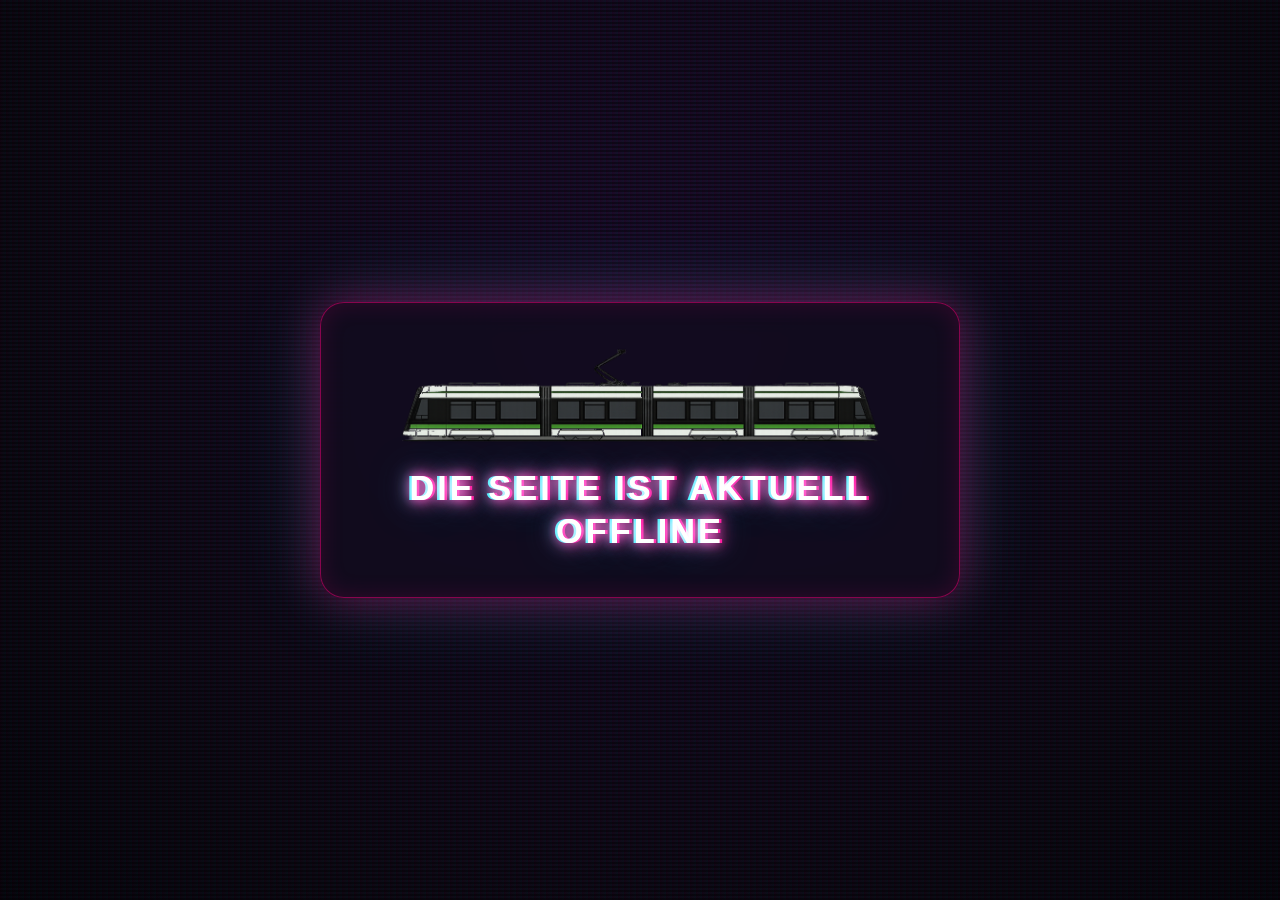
==== commit 778987c8: "Add files via upload" ====
--- a/index.html
+++ b/index.html
@@ -19,22 +19,18 @@
   <a href="#main-results-area" class="skip-link">Zum Inhalt springen</a>
   <div class="aria-live-region" id="ariaLive" aria-live="assertive" aria-atomic="true"></div>
 
-  <!-- Fullscreen Modern Loading Screen Overlay -->
+  <!-- Fullscreen Jinx Offline Screen Overlay -->
   <div id="app-loading-screen" class="loading-overlay">
     <div class="loading-container">
-      <div class="loading-logo-wrapper">
-        <span class="loading-logo-icon" aria-hidden="true">🚃</span>
-        <h1 class="loading-logo-title">Magdeburg Mobil</h1>
+      <div class="loading-flexity-wrapper">
+        <img src="assets/tram_mvb.png" alt="Flexity Magdeburg" class="loading-flexity-img">
       </div>
-      
-      <div class="loading-progress-bar">
-        <div class="loading-progress-fill"></div>
+      <div class="jinx-glitch-wrapper">
+        <div class="loading-status-text jinx-glitch-text" id="loadingStatusText" data-text="DIE SEITE IST AKTUELL OFFLINE">DIE SEITE IST AKTUELL OFFLINE</div>
       </div>
-      
-      <div class="loading-status-text" id="loadingStatusText">Verbindung zum Server wird aufgebaut...</div>
-      <div class="loading-sub-text">Das Laden kann beim ersten Start nach Inaktivität kurz dauern.</div>
     </div>
   </div>
+
 
   <!-- Main App Wrapper -->
   <div id="app" class="theme-light">
@@ -977,15 +973,6 @@
   <script src="archive_24h_engine.js?v=5.1"></script>
   <script src="certificate_engine.js?v=5.1"></script>
   <script src="app.js?v=5.1"></script>
-  <script>
-    // Absolute failsafe to dismiss loading overlay under any circumstance
-    setTimeout(function() {
-      var scr = document.getElementById('app-loading-screen');
-      if (scr) {
-        scr.classList.add('fade-out');
-        setTimeout(function() { if (scr && scr.parentNode) scr.parentNode.removeChild(scr); }, 400);
-      }
-    }, 600);
-  </script>
+  <!-- Jinx Offline Mode active: No automatic server connection or dismiss -->
 </body>
 </html>
--- a/styles.css
+++ b/styles.css
@@ -3056,109 +3056,334 @@
   box-shadow: 0 0 6px var(--timeline-color, var(--primary));
 }
 
-/* --- Premium Loading Overlay --- */
+/* --- Jinx Glitch Loading Overlay System --- */
 .loading-overlay {
   position: fixed;
   top: 0;
   left: 0;
-  width: 100vw;
-  height: 100vh;
-  background: #09090b;
+  right: 0;
+  bottom: 0;
+  width: 100%;
+  height: 100%;
+  background: radial-gradient(circle at 50% 35%, #180927 0%, #08050e 75%, #030207 100%);
   display: flex;
   justify-content: center;
   align-items: center;
-  z-index: 9999;
-  transition: opacity 0.4s cubic-bezier(0.25, 1, 0.5, 1), transform 0.4s cubic-bezier(0.25, 1, 0.5, 1);
+  z-index: 99999;
+  overflow: hidden;
+  transition: opacity 0.5s cubic-bezier(0.25, 1, 0.5, 1), transform 0.5s cubic-bezier(0.25, 1, 0.5, 1);
+}
+
+.loading-overlay::before {
+  content: '';
+  position: absolute;
+  top: 0;
+  left: 0;
+  width: 100%;
+  height: 100%;
+  background: linear-gradient(rgba(18, 16, 16, 0) 50%, rgba(0, 0, 0, 0.4) 50%),
+              linear-gradient(90deg, rgba(255, 0, 127, 0.04), rgba(0, 240, 255, 0.04));
+  background-size: 100% 4px, 6px 100%;
+  pointer-events: none;
+  z-index: 1;
 }
 
 .loading-overlay.fade-out {
   opacity: 0;
   pointer-events: none;
-  transform: scale(1.03);
+  transform: scale(1.04);
 }
 
 .loading-container {
+  position: relative;
+  z-index: 2;
   display: flex;
   flex-direction: column;
   align-items: center;
+  justify-content: center;
   text-align: center;
-  padding: 24px;
-  max-width: 400px;
-  width: 90%;
-}
-
-.loading-logo-wrapper {
-  display: flex;
-  flex-direction: column;
-  align-items: center;
-  gap: 12px;
-  margin-bottom: 24px;
-}
-
-.loading-logo-icon {
-  font-size: 3.5rem;
-  animation: logoFloatBounce 2s ease-in-out infinite;
-}
-
-.loading-logo-title {
-  font-size: 1.75rem;
-  font-weight: 700;
-  color: #ffffff;
-  letter-spacing: -0.02em;
-  margin: 0;
-}
-
-.loading-progress-bar {
+  padding: clamp(24px, 5vw, 44px) clamp(16px, 4vw, 32px);
+  width: min(640px, 90vw);
+  max-width: 90vw;
+  box-sizing: border-box;
+  overflow: hidden;
+  background: rgba(18, 12, 31, 0.85);
+  border: 1px solid rgba(255, 0, 127, 0.5);
+  border-radius: 24px;
+  box-shadow: 0 0 45px rgba(255, 0, 127, 0.35), 0 0 85px rgba(0, 240, 255, 0.18), inset 0 0 25px rgba(255, 0, 127, 0.14);
+  backdrop-filter: blur(16px);
+  -webkit-backdrop-filter: blur(16px);
+}
+
+.loading-flexity-wrapper {
   width: 100%;
-  height: 4px;
-  background: rgba(255, 255, 255, 0.1);
-  border-radius: 9999px;
+  max-width: 100%;
+  display: flex;
+  justify-content: center;
+  align-items: center;
+  margin-bottom: clamp(16px, 3.5vw, 24px);
   overflow: hidden;
-  margin-bottom: 16px;
-}
-
-.loading-progress-fill {
-  height: 100%;
-  width: 50%;
-  background: linear-gradient(90deg, #018e4a, #00b4d8);
-  border-radius: 9999px;
-  animation: indeterminateLoading 1.5s infinite ease-in-out;
-}
-
-@keyframes indeterminateLoading {
-  0% {
-    transform: translateX(-100%);
-    width: 30%;
-  }
-  50% {
-    width: 60%;
-  }
-  100% {
-    transform: translateX(330%);
-    width: 30%;
-  }
-}
-
-@keyframes logoFloatBounce {
+}
+
+.loading-flexity-img {
+  width: 100%;
+  max-width: 480px;
+  height: auto;
+  object-fit: contain;
+  display: block;
+  animation: jinxFlexityHover 3s ease-in-out infinite;
+}
+
+@keyframes jinxFlexityHover {
   0%, 100% {
     transform: translateY(0);
   }
   50% {
-    transform: translateY(-8px);
-  }
-}
-
-.loading-status-text {
-  font-size: 15px;
-  font-weight: 500;
-  color: #e4e4e7;
-  margin-bottom: 8px;
+    transform: translateY(-6px);
+  }
+}
+
+/* Jinx Glitch Text Structure */
+.jinx-glitch-wrapper {
+  position: relative;
+  display: inline-block;
+  margin: 0;
+  max-width: 100%;
+}
+
+.jinx-glitch-text {
+  position: relative;
+  display: inline-block;
+  font-family: 'Impact', 'Segoe UI Black', 'Arial Black', -apple-system, sans-serif;
+  font-size: clamp(0.95rem, 3.8vw, 2.15rem);
+  font-weight: 900;
+  text-transform: uppercase;
+  letter-spacing: clamp(1px, 0.35vw, 3px);
+  color: #ffffff;
+  text-shadow: 
+    0 0 10px rgba(255, 0, 127, 0.95),
+    0 0 22px rgba(255, 0, 127, 0.7),
+    0 0 38px rgba(0, 240, 255, 0.55);
+  animation: jinxMainJitter 3s infinite;
+  user-select: none;
+  line-height: 1.25;
+  text-align: center;
+  max-width: 100%;
+}
+
+.jinx-glitch-text::before,
+.jinx-glitch-text::after {
+  content: attr(data-text);
+  position: absolute;
+  top: 0;
+  left: 0;
+  width: 100%;
+  height: 100%;
+  pointer-events: none;
+  mix-blend-mode: screen;
+}
+
+/* Cyan / Hextech Glitch Slice Layer */
+.jinx-glitch-text::before {
+  left: -2.5px;
+  color: #00f0ff;
+  text-shadow: 2px 0 #00f0ff, 0 0 14px rgba(0, 240, 255, 0.85);
+  animation: jinxGlitchCyan 2.2s infinite ease-in-out alternate-reverse;
+}
+
+/* Magenta / Zaun Chemtech Glitch Slice Layer */
+.jinx-glitch-text::after {
+  left: 2.5px;
+  color: #ff007f;
+  text-shadow: -2px 0 #ff007f, 0 0 16px rgba(255, 0, 127, 0.95);
+  animation: jinxGlitchMagenta 2.7s infinite ease-in-out alternate-reverse;
+}
+
+@media (max-width: 520px) {
+  .loading-container {
+    width: 90% !important;
+    max-width: 90% !important;
+    padding: 26px 16px !important;
+    border-radius: 18px !important;
+  }
+  .loading-flexity-wrapper {
+    margin-bottom: 16px !important;
+  }
+  .jinx-glitch-text {
+    font-size: 1.15rem !important;
+    letter-spacing: 1px !important;
+    line-height: 1.35 !important;
+    display: block !important;
+  }
 }
 
 .loading-sub-text {
-  font-size: 12px;
-  color: #71717a;
-  line-height: 1.4;
+  font-size: 13.5px;
+  color: #f0abff;
+  line-height: 1.5;
+  letter-spacing: 0.4px;
+  text-shadow: 0 0 8px rgba(255, 0, 127, 0.5);
+}
+
+@keyframes jinxIndeterminateLoading {
+  0% {
+    transform: translateX(-120%);
+    width: 25%;
+  }
+  50% {
+    width: 65%;
+  }
+  100% {
+    transform: translateX(350%);
+    width: 25%;
+  }
+}
+
+@keyframes jinxIconFloatTwitch {
+  0%, 100% {
+    transform: translateY(0) scale(1) rotate(0deg);
+  }
+  46% {
+    transform: translateY(-6px) scale(1.05) rotate(-2deg);
+  }
+  49% {
+    transform: translateY(-8px) scale(1.12) rotate(5deg);
+    filter: drop-shadow(0 0 24px #00f0ff);
+  }
+  52% {
+    transform: translateY(-5px) scale(0.96) rotate(-5deg);
+    filter: drop-shadow(0 0 28px #ff007f);
+  }
+  55% {
+    transform: translateY(-6px) scale(1.03) rotate(1deg);
+  }
+}
+
+@keyframes jinxMainJitter {
+  0%, 82%, 100% {
+    transform: none;
+    filter: drop-shadow(0 0 8px rgba(255, 0, 127, 0.5));
+  }
+  83% {
+    transform: skewX(-4deg) translateX(-3px);
+    filter: drop-shadow(0 0 14px #ff007f) brightness(1.2);
+  }
+  85% {
+    transform: skewX(5deg) translateX(4px);
+    filter: drop-shadow(0 0 18px #00f0ff) brightness(1.3);
+  }
+  87% {
+    transform: skewY(1.5deg) translateY(-2px);
+    filter: drop-shadow(0 0 12px #ff007f);
+  }
+  89% {
+    transform: none;
+    filter: none;
+  }
+  93% {
+    transform: scale(1.03) skewX(-2deg);
+    filter: drop-shadow(0 0 16px #ff007f);
+  }
+  95% {
+    transform: none;
+    filter: none;
+  }
+}
+
+@keyframes jinxGlitchCyan {
+  0%, 45% {
+    clip-path: inset(0 0 0 0);
+    transform: translate(-1.5px, 0);
+    opacity: 0.8;
+  }
+  48% {
+    clip-path: inset(14% 0 66% 0);
+    transform: translate(-4px, 1px);
+    opacity: 1;
+  }
+  52% {
+    clip-path: inset(62% 0 18% 0);
+    transform: translate(3px, -1px);
+    opacity: 0.9;
+  }
+  56% {
+    clip-path: inset(34% 0 46% 0);
+    transform: translate(-3px, 2px);
+    opacity: 1;
+  }
+  60% {
+    clip-path: inset(82% 0 4% 0);
+    transform: translate(2px, 0);
+    opacity: 0.85;
+  }
+  66% {
+    clip-path: inset(8% 0 78% 0);
+    transform: translate(-2px, -2px);
+    opacity: 1;
+  }
+  72% {
+    clip-path: inset(48% 0 32% 0);
+    transform: translate(3px, 1px);
+    opacity: 0.9;
+  }
+  78% {
+    clip-path: inset(74% 0 12% 0);
+    transform: translate(-3px, 0);
+    opacity: 1;
+  }
+  84%, 100% {
+    clip-path: inset(0 0 0 0);
+    transform: translate(-1.5px, 0);
+    opacity: 0.75;
+  }
+}
+
+@keyframes jinxGlitchMagenta {
+  0%, 42% {
+    clip-path: inset(0 0 0 0);
+    transform: translate(1.5px, 0);
+    opacity: 0.8;
+  }
+  46% {
+    clip-path: inset(44% 0 38% 0);
+    transform: translate(4px, -1px);
+    opacity: 1;
+  }
+  50% {
+    clip-path: inset(16% 0 70% 0);
+    transform: translate(-3px, 2px);
+    opacity: 0.9;
+  }
+  54% {
+    clip-path: inset(70% 0 14% 0);
+    transform: translate(3px, -2px);
+    opacity: 1;
+  }
+  62% {
+    clip-path: inset(28% 0 54% 0);
+    transform: translate(-2px, 1px);
+    opacity: 0.85;
+  }
+  68% {
+    clip-path: inset(88% 0 2% 0);
+    transform: translate(3px, 2px);
+    opacity: 1;
+  }
+  74% {
+    clip-path: inset(54% 0 28% 0);
+    transform: translate(-4px, 0);
+    opacity: 0.9;
+  }
+  80% {
+    clip-path: inset(36% 0 44% 0);
+    transform: translate(2px, -1px);
+    opacity: 1;
+  }
+  86%, 100% {
+    clip-path: inset(0 0 0 0);
+    transform: translate(1.5px, 0);
+    opacity: 0.75;
+  }
 }
 
 /* --- Operator Logo / Text Styles --- */
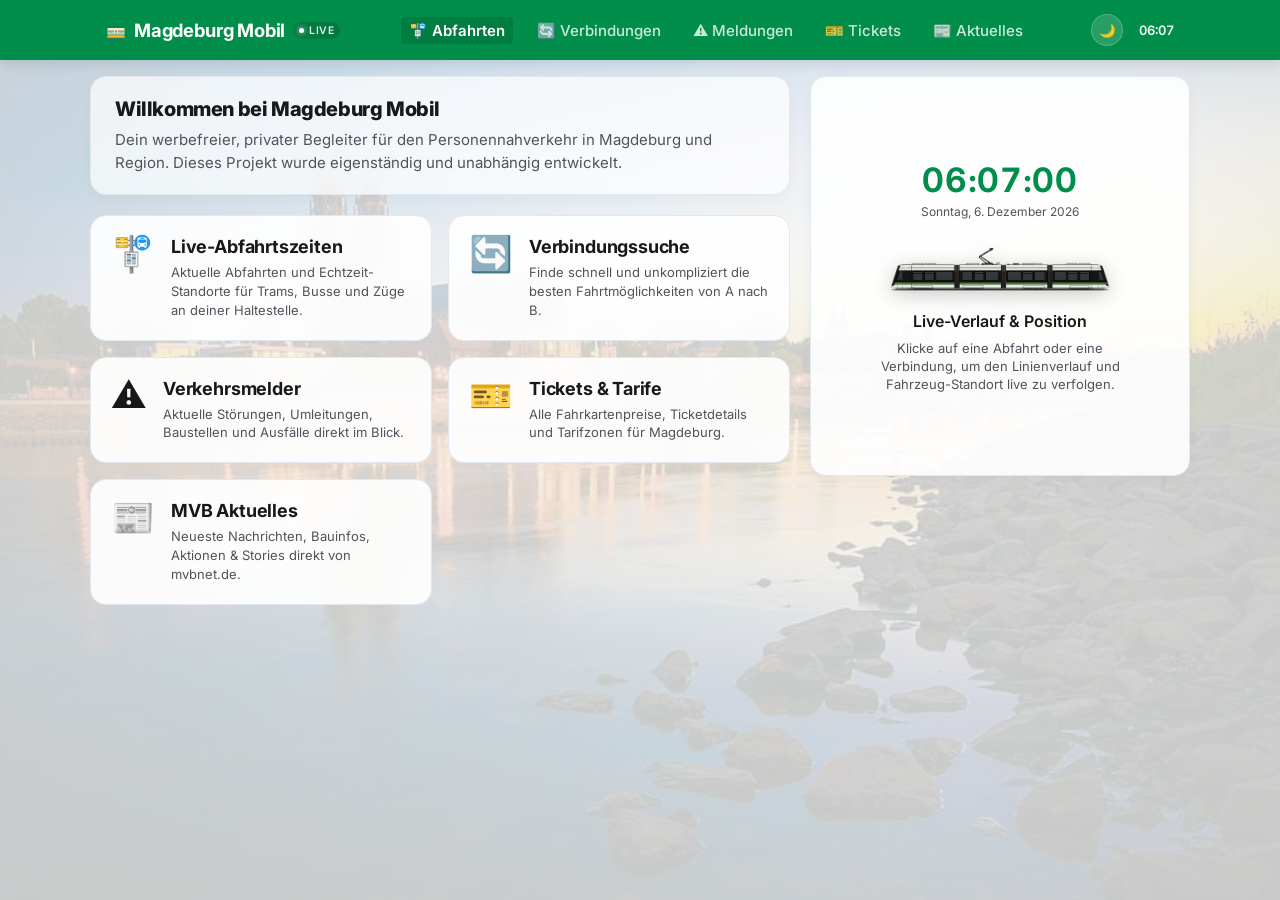
==== commit 82f6fb94: "Add files via upload" ====
--- a/index.html
+++ b/index.html
@@ -1,978 +1,962 @@
-<!DOCTYPE html>
-<html lang="de">
-<head>
-  <meta charset="UTF-8">
-  <meta name="viewport" content="width=device-width, initial-scale=1.0, viewport-fit=cover">
-  <title>Magdeburg Mobil — Fahrplan &amp; Live-Abfahrten</title>
-  <meta name="description" content="Echtzeit-Fahrplan, Abfahrten, Verbindungssuche und Störungsmeldungen für den Nahverkehr in Magdeburg. Responsive Webinterface und Mobile App.">
-  <meta name="theme-color" content="#018e4a">
-  <meta name="apple-mobile-web-app-capable" content="yes">
-  <meta name="apple-mobile-web-app-status-bar-style" content="black-translucent">
-  <meta name="apple-mobile-web-app-title" content="Magdeburg Mobil">
-  <link rel="manifest" href="manifest.json">
-  <link rel="preconnect" href="https://fonts.googleapis.com">
-  <link rel="preconnect" href="https://fonts.gstatic.com" crossorigin>
-  <link href="https://fonts.googleapis.com/css2?family=Inter:wght@400;500;600;700&display=swap" rel="stylesheet">
-  <link rel="stylesheet" href="styles.css?v=5.0">
-</head>
-<body>
-  <a href="#main-results-area" class="skip-link">Zum Inhalt springen</a>
-  <div class="aria-live-region" id="ariaLive" aria-live="assertive" aria-atomic="true"></div>
-
-  <!-- Fullscreen Jinx Offline Screen Overlay -->
-  <div id="app-loading-screen" class="loading-overlay">
-    <div class="loading-container">
-      <div class="loading-flexity-wrapper">
-        <img src="assets/tram_mvb.png" alt="Flexity Magdeburg" class="loading-flexity-img">
-      </div>
-      <div class="jinx-glitch-wrapper">
-        <div class="loading-status-text jinx-glitch-text" id="loadingStatusText" data-text="DIE SEITE IST AKTUELL OFFLINE">DIE SEITE IST AKTUELL OFFLINE</div>
-      </div>
-    </div>
-  </div>
-
-
-  <!-- Main App Wrapper -->
-  <div id="app" class="theme-light">
-    
-    <!-- 1. TOP FIXED HEADER BAR -->
-    <header class="app-header" role="banner">
-      <div class="header-container">
-        <!-- Logo Area -->
-        <div class="header-logo">
-          <span class="logo-emoji" aria-hidden="true">🚃</span>
-          <span class="logo-text">Magdeburg Mobil</span>
-          <span class="live-indicator">
-            <span class="live-dot" aria-hidden="true"></span> Live
-          </span>
-        </div>
-
-        <!-- Desktop Main Menu Links -->
-        <nav class="header-nav" aria-label="Hauptnavigation">
-          <button class="nav-link active" data-target="departures">🚏 Abfahrten</button>
-          <button class="nav-link" data-target="connections">🔄 Verbindungen</button>
-          <button class="nav-link" data-target="alerts">⚠️ Meldungen <span class="badge" id="headerAlertBadge" hidden>0</span></button>
-          <button class="nav-link" data-target="tickets">🎫 Tickets</button>
-          <button class="nav-link" data-target="news">📰 Aktuelles</button>
-        </nav>
-
-        <!-- Header Actions (Theme switcher + Uhrzeit) -->
-        <div class="header-actions">
-          <button id="themeToggleBtn" class="header-theme-btn" aria-label="Farbschema wechseln">🌙</button>
-          <div class="header-time" id="headerTime" aria-label="Aktuelle Uhrzeit">--:--</div>
-        </div>
-      </div>
-    </header>
-
-    <!-- 2. SCROLLABLE APP BODY -->
-    <div class="app-body">
-      
-      <!-- HERO SELECTION SECTION -->
-      <section class="hero-section" id="heroSection" aria-label="Suche und Schnellzugriff">
-        <div class="hero-container">
-
-          <!-- Unified Timetable Search Card -->
-          <div class="search-widget-card glass-card" id="unifiedSearchWidget">
-            
-            <!-- FORM 1: DEPARTURES FORM -->
-            <div class="widget-form-panel" id="form-departures" role="tabpanel" aria-label="Abfahrtszeiten Suche">
-              <div class="search-field">
-                <label for="stationInput" class="field-label">Haltestelle auswählen</label>
-                <div class="input-wrapper">
-                  <span class="input-icon" aria-hidden="true">🔍</span>
-                  <input type="text" id="stationInput" class="widget-input"
-                         placeholder="Haltestelle eingeben..."
-                         autocomplete="off"
-                         aria-label="Haltestelle suchen"
-                         aria-autocomplete="list"
-                         aria-controls="stationSuggestions"
-                         aria-expanded="false"
-                         value="Magdeburg, Hauptbahnhof/Willy-Brandt-Platz">
-                  <button class="clear-btn" id="clearStation" aria-label="Eingabe löschen" hidden>&times;</button>
-                </div>
-                <ul id="stationSuggestions" class="suggestions-list" role="listbox" aria-label="Haltestellenvorschläge" hidden></ul>
-              </div>
-
-              <!-- Date/Time Picker row -->
-              <div class="datetime-row">
-                <div class="datetime-field">
-                  <label for="depDate">Datum</label>
-                  <div class="input-wrapper">
-                    <input type="date" id="depDate" aria-label="Abfahrtsdatum">
-                  </div>
-                </div>
-                <div class="datetime-field">
-                  <label for="depTime">Uhrzeit</label>
-                  <div class="input-wrapper">
-                    <input type="time" id="depTime" aria-label="Abfahrtszeit">
-                  </div>
-                </div>
-                <div class="datetime-field">
-                  <label for="depDuration">Zeitraum</label>
-                  <div class="input-wrapper">
-                    <select id="depDuration" aria-label="Zeitraum">
-                      <option value="30">30 min</option>
-                      <option value="60" selected>60 min</option>
-                      <option value="120">2 Std</option>
-                      <option value="240">4 Std</option>
-                    </select>
-                  </div>
-                </div>
-              </div>
-
-              <div class="form-actions">
-                <button class="now-btn active" id="nowBtn" aria-label="Live-Modus umschalten" aria-pressed="true">
-                  <span class="now-dot" aria-hidden="true"></span> JETZT (LIVE)
-                </button>
-                <button class="submit-btn" id="submitDepBtn">Los!</button>
-              </div>
-            </div>
-
-            <!-- FORM 2: CONNECTIONS FORM -->
-            <div class="widget-form-panel" id="form-connections" role="tabpanel" aria-label="Verbindungs-Suche" hidden>
-              <div class="connection-inputs-grid">
-                <div class="search-field">
-                  <label for="originInput" class="field-label">Von</label>
-                  <div class="input-wrapper">
-                    <span class="input-icon" aria-hidden="true">📍</span>
-                    <input type="text" id="originInput" class="widget-input" placeholder="Start-Haltestelle..." autocomplete="off" aria-label="Abfahrtsort" aria-autocomplete="list" aria-controls="originSuggestions" aria-expanded="false">
-                  </div>
-                  <ul id="originSuggestions" class="suggestions-list" role="listbox" aria-label="Start-Vorschläge" hidden></ul>
-                </div>
-
-                <button class="swap-btn" id="swapBtn" aria-label="Start und Ziel tauschen">⇅</button>
-
-                <div class="search-field">
-                  <label for="destInput" class="field-label">Nach</label>
-                  <div class="input-wrapper">
-                    <span class="input-icon" aria-hidden="true">🎯</span>
-                    <input type="text" id="destInput" class="widget-input" placeholder="Ziel-Haltestelle..." autocomplete="off" aria-label="Zielort" aria-autocomplete="list" aria-controls="destSuggestions" aria-expanded="false">
-                  </div>
-                  <ul id="destSuggestions" class="suggestions-list" role="listbox" aria-label="Ziel-Vorschläge" hidden></ul>
-                </div>
-              </div>
-
-              <!-- Date/Time picker row -->
-              <div class="datetime-row">
-                <div class="datetime-field">
-                  <label for="connDate">Datum</label>
-                  <div class="input-wrapper">
-                    <input type="date" id="connDate" aria-label="Verbindungsdatum">
-                  </div>
-                </div>
-                <div class="datetime-field">
-                  <label for="connTime">Uhrzeit</label>
-                  <div class="input-wrapper">
-                    <input type="time" id="connTime" aria-label="Verbindungszeit">
-                  </div>
-                </div>
-              </div>
-
-              <!-- Transport Mode Toggles -->
-              <div class="transport-toggles-container" style="margin-top: 14px; display: flex; flex-direction: column; gap: 6px;">
-                <span class="field-label" style="font-size: var(--font-size-sm); font-weight: 600; color: var(--text-secondary);">Verkehrsmittel</span>
-                <div class="transport-toggles-grid" style="display: flex; flex-wrap: wrap; gap: 8px;">
-                  <button type="button" class="transport-pill-btn active" data-mode="tram" aria-pressed="true">
-                    <span>🚋 Tram</span>
-                  </button>
-                  <button type="button" class="transport-pill-btn active" data-mode="bus" aria-pressed="true">
-                    <span>🚌 Bus</span>
-                  </button>
-                  <button type="button" class="transport-pill-btn active" data-mode="sbahn" aria-pressed="true">
-                    <span>🟢 S-Bahn</span>
-                  </button>
-                  <button type="button" class="transport-pill-btn active" data-mode="regional" aria-pressed="true">
-                    <span>🚆 Regio</span>
-                  </button>
-                  <button type="button" class="transport-pill-btn active" data-mode="express" aria-pressed="true">
-                    <span>🚄 Fernverkehr</span>
-                  </button>
-                </div>
-              </div>
-
-              <div class="form-actions">
-                <button class="now-btn active" id="connNowBtn" aria-label="Live-Modus für Verbindungssuche umschalten" aria-pressed="true">
-                  <span class="now-dot" aria-hidden="true"></span> JETZT
-                </button>
-                <button class="submit-btn" id="submitConnBtn">Los!</button>
-              </div>
-            </div>
-          </div> <!-- End search-widget-card -->
-
-          <!-- Quick Action Buttons Bar -->
-          <div class="quick-action-bar" id="quickActionBar" role="group" aria-label="Schnellzugriff">
-            <button class="action-btn" data-action="live-departures">
-              <span class="action-icon" aria-hidden="true">🚏</span>
-              <span class="action-label">Live-Abfahrtszeiten</span>
-            </button>
-            <button class="action-btn" data-action="alerts">
-              <span class="action-icon" aria-hidden="true">⚠️</span>
-              <span class="action-label">Verkehrsmelder</span>
-            </button>
-            <button class="action-btn" data-action="connections">
-              <span class="action-icon" aria-hidden="true">🔄</span>
-              <span class="action-label">Verbindungssuche</span>
-            </button>
-            <button class="action-btn" data-action="tickets">
-              <span class="action-icon" aria-hidden="true">🎫</span>
-              <span class="action-label">Tickets &amp; Tarife</span>
-            </button>
-          </div>
-
-        </div>
-      </section>
-
-      <!-- MAIN RESULTS GRID DISPLAY AREA -->
-      <section class="main-results-area" id="main-results-area" aria-label="Fahrplanergebnisse">
-        <div class="results-container">
-          <div class="results-layout-grid">
-            
-            <!-- LEFT PANEL: Dynamic Timetable Lists -->
-            <div class="results-list-panel">
-              
-              <!-- === HOME DASHBOARD RESULTS PANEL === -->
-              <div class="result-tab-content fade-in" id="panel-home">
-                <div class="home-welcome-section glass-card">
-                  <h2>Willkommen bei Magdeburg Mobil</h2>
-                  <p>Dein werbefreier, privater Begleiter für den Personennahverkehr in Magdeburg und Region. Dieses Projekt wurde eigenständig und unabhängig entwickelt.</p>
-                </div>
-                
-                <div class="home-grid">
-                  <div class="home-card glass-card" data-target="departures" role="button" tabindex="0">
-                    <div class="home-card-icon">🚏</div>
-                    <div class="home-card-content">
-                      <h4>Live-Abfahrtszeiten</h4>
-                      <p>Aktuelle Abfahrten und Echtzeit-Standorte für Trams, Busse und Züge an deiner Haltestelle.</p>
-                    </div>
-                  </div>
-                  
-                  <div class="home-card glass-card" data-target="connections" role="button" tabindex="0">
-                    <div class="home-card-icon">🔄</div>
-                    <div class="home-card-content">
-                      <h4>Verbindungssuche</h4>
-                      <p>Finde schnell und unkompliziert die besten Fahrtmöglichkeiten von A nach B.</p>
-                    </div>
-                  </div>
-                  
-                  <div class="home-card glass-card" data-target="alerts" role="button" tabindex="0">
-                    <div class="home-card-icon">⚠️</div>
-                    <div class="home-card-content">
-                      <h4>Verkehrsmelder</h4>
-                      <p>Aktuelle Störungen, Umleitungen, Baustellen und Ausfälle direkt im Blick.</p>
-                    </div>
-                  </div>
-                  
-                  <div class="home-card glass-card" data-target="tickets" role="button" tabindex="0">
-                    <div class="home-card-icon">🎫</div>
-                    <div class="home-card-content">
-                      <h4>Tickets &amp; Tarife</h4>
-                      <p>Alle Fahrkartenpreise, Ticketdetails und Tarifzonen für Magdeburg.</p>
-                    </div>
-                  </div>
-
-                  <div class="home-card glass-card" data-target="news" role="button" tabindex="0">
-                    <div class="home-card-icon">📰</div>
-                    <div class="home-card-content">
-                      <h4>MVB Aktuelles</h4>
-                      <p>Neueste Nachrichten, Bauinfos, Aktionen &amp; Stories direkt von mvbnet.de.</p>
-                    </div>
-                  </div>
-                </div>
-              </div>
-
-              <!-- === DEPARTURES RESULTS PANEL === -->
-              <div class="result-tab-content" id="panel-departures" hidden>
-                <!-- Vehicle Filter Pills -->
-                <div class="filter-pills" role="group" aria-label="Verkehrsmittel-Filter">
-                  <button class="filter-pill active" data-filter="all" aria-pressed="true">Alle</button>
-                  <button class="filter-pill" data-filter="tram" aria-pressed="false">🚋 Tram</button>
-                  <button class="filter-pill" data-filter="bus" aria-pressed="false">🚌 Bus / SEV</button>
-                  <button class="filter-pill" data-filter="sbahn" aria-pressed="false">🟢 S-Bahn</button>
-                  <button class="filter-pill" data-filter="regional" aria-pressed="false">🚆 Bahn / Regio</button>
-                </div>
-
-                <!-- Loading Skeleton -->
-                <div id="departuresLoading" class="loading-skeleton" hidden>
-                  <div class="skeleton-card"><div class="skeleton-badge"></div><div class="skeleton-lines"><div class="skeleton-text medium"></div><div class="skeleton-text short"></div></div><div class="skeleton-time"></div></div>
-                  <div class="skeleton-card"><div class="skeleton-badge"></div><div class="skeleton-lines"><div class="skeleton-text long"></div><div class="skeleton-text short"></div></div><div class="skeleton-time"></div></div>
-                  <div class="skeleton-card"><div class="skeleton-badge"></div><div class="skeleton-lines"><div class="skeleton-text medium"></div><div class="skeleton-text short"></div></div><div class="skeleton-time"></div></div>
-                </div>
-
-                <!-- Departures List -->
-                <div id="departuresList" class="departures-list" role="list" aria-live="polite" aria-label="Abfahrtsliste"></div>
-
-                <!-- Empty State -->
-                <div id="departuresEmpty" class="empty-state" hidden>
-                  <span class="empty-icon" aria-hidden="true">🚏</span>
-                  <p>Keine Abfahrten in diesem Zeitraum gefunden</p>
-                </div>
-              </div>
-
-              <!-- === CONNECTIONS RESULTS PANEL === -->
-              <div class="result-tab-content" id="panel-connections" hidden>
-                <!-- Loading Skeleton -->
-                <div id="connectionsLoading" class="loading-skeleton" hidden>
-                  <div class="skeleton-card"><div class="skeleton-badge"></div><div class="skeleton-lines"><div class="skeleton-text long"></div><div class="skeleton-text medium"></div></div></div>
-                  <div class="skeleton-card"><div class="skeleton-badge"></div><div class="skeleton-lines"><div class="skeleton-text long"></div><div class="skeleton-text medium"></div></div></div>
-                </div>
-
-                <!-- Connections List -->
-                <div id="connectionsList" class="connections-list" role="list" aria-label="Verbindungsergebnisse"></div>
-
-                <!-- Empty State -->
-                <div id="connectionsEmpty" class="empty-state">
-                  <span class="empty-icon" aria-hidden="true">🔄</span>
-                  <p>Gib Start &amp; Ziel oben ein und klicke auf „Los!“, um Verbindungen zu suchen.</p>
-                </div>
-              </div>
-
-              <!-- === ALERTS & TRAFFIC HUB RESULTS PANEL === -->
-              <div class="result-tab-content" id="panel-alerts" hidden>
-                
-                <!-- Verkehrsmelder Header & Push Control Card -->
-                <div class="alerts-control-hub glass-card" id="alertsControlHub">
-                  <div class="alerts-hub-top">
-                    <div class="alerts-status-indicator" id="alertsStatusIndicator">
-                      <span class="status-indicator-dot" id="statusIndicatorDot"></span>
-                      <div class="status-indicator-info">
-                        <h3 class="status-indicator-title" id="alertsStatusTitle">Netzlage wird geprüft...</h3>
-                        <p class="status-indicator-subtitle" id="alertsStatusSubtitle">Stand: Live</p>
-                      </div>
-                    </div>
-                    <button class="alerts-refresh-btn" id="refreshAlertsBtn" aria-label="Meldungen aktualisieren" title="Meldungen aktualisieren">
-                      <span>🔄</span> <span class="refresh-text">Aktualisieren</span>
-                    </button>
-                  </div>
-
-                  <!-- Push Notification Card Settings -->
-                  <div class="alerts-push-card" id="alertsPushCard">
-                    <div class="push-card-content">
-                      <div class="push-card-icon" id="pushStatusIcon">🔔</div>
-                      <div class="push-card-text">
-                        <strong id="pushStatusHeadline">Push-Benachrichtigungen aktivieren</strong>
-                        <span id="pushStatusSubline">Erhalte sofort eine Info auf dein Gerät bei Streckensperrungen &amp; SEV.</span>
-                      </div>
-                    </div>
-                    <div class="push-card-actions">
-                      <button class="btn-push-toggle" id="togglePushBtn">🔔 Aktivieren</button>
-                      <button class="btn-push-test" id="testPushBtn" style="display:none;">🧪 Test-Alarm</button>
-                      <button class="btn-push-dismiss" id="dismissPushBtn" aria-label="Schließen" title="Schließen">&times;</button>
-                    </div>
-                  </div>
-                </div>
-
-                <!-- Search & Category Filters -->
-                <div class="alerts-filter-container">
-                  <div class="alerts-search-box">
-                    <span class="search-icon" aria-hidden="true">🔍</span>
-                    <input type="text" id="alertsSearchInput" class="alerts-search-input" placeholder="Meldung nach Linie, Haltestelle oder Stichwort filtern..." autocomplete="off">
-                    <button id="clearAlertsSearch" class="search-clear-btn" hidden aria-label="Suche löschen">&times;</button>
-                  </div>
-
-                  <div class="alerts-chips-row" role="tablist" aria-label="Meldungskategorien">
-                    <button class="alert-chip-btn active" data-filter="all">Alle <span class="chip-count" id="countAll">0</span></button>
-                    <button class="alert-chip-btn" data-filter="tram">🚋 Straßenbahn <span class="chip-count" id="countTram">0</span></button>
-                    <button class="alert-chip-btn" data-filter="bus">🚌 Bus &amp; SEV <span class="chip-count" id="countBus">0</span></button>
-                    <button class="alert-chip-btn" data-filter="critical">🚨 Nur Sperrungen <span class="chip-count" id="countCritical">0</span></button>
-                  </div>
-                </div>
-
-                <!-- Loading Skeleton -->
-                <div id="alertsLoading" class="loading-skeleton" hidden>
-                  <div class="skeleton-card"><div class="skeleton-badge"></div><div class="skeleton-lines"><div class="skeleton-text long"></div><div class="skeleton-text medium"></div></div></div>
-                  <div class="skeleton-card"><div class="skeleton-badge"></div><div class="skeleton-lines"><div class="skeleton-text long"></div><div class="skeleton-text medium"></div></div></div>
-                </div>
-
-                <!-- Alerts List -->
-                <div id="alertsList" class="alerts-list" role="list" aria-label="Störungsmeldungen"></div>
-              </div>
-
-              <!-- === TICKETS RESULTS PANEL === -->
-              <div class="result-tab-content" id="panel-tickets" hidden>
-                <div class="tickets-grid">
-                  
-                  <!-- Column 1: Einzelfahrkarten -->
-                  <div class="tickets-column">
-                    <h3 class="category-title green-text">Einzelfahrkarten:</h3>
-                    <p class="category-subtitle">Preisstufe Magdeburg (010)</p>
-                    
-                    <!-- Kurzstrecke -->
-                    <div class="ticket-card bg-green">
-                      <div class="ticket-card-header" role="button" aria-expanded="false" tabindex="0">
-                        <span class="ticket-toggle-icon">+</span>
-                        <h4 class="ticket-name">Kurzstrecke</h4>
-                        <div class="ticket-price-row">
-                          <span class="ticket-price">2,00 Euro</span>
-                          <span class="ticket-app-price">App-Preis: 1,80 Euro</span>
-                        </div>
-                      </div>
-                      <div class="ticket-description-box" hidden>
-                        Gültig für 1 Person ab Einstieg bis zur 3. Haltestelle. Der Einstieg wird nicht gezählt. Das Umsteigen zwischen Bus und Straßenbahn ist nur in Reiserichtung möglich. Die Kurzstrecke gilt ausschließlich bei der MVB und maximal 30 Minuten.
-                      </div>
-                    </div>
-
-                    <!-- Einzelkarte -->
-                    <div class="ticket-card bg-green">
-                      <div class="ticket-card-header" role="button" aria-expanded="false" tabindex="0">
-                        <span class="ticket-toggle-icon">+</span>
-                        <h4 class="ticket-name">Einzelkarte</h4>
-                        <div class="ticket-price-row">
-                          <span class="ticket-price">3,30 Euro</span>
-                          <span class="ticket-app-price">App-Preis: 3,00 Euro</span>
-                        </div>
-                      </div>
-                      <div class="ticket-description-box" hidden>
-                        Gültig für 1 Person ab dem 15. Geburtstag 60 Minuten ab Entwertung. Umstieg nur in Reiserichtung möglich. Rück-, Rund- und Ringfahrten sind nicht zulässig:
-                        <ul>
-                          <li><strong>Rückfahrten</strong> sind Fahrten in Richtung Ausgangspunkt auf derselben Strecke wie bei der Hinfahrt.</li>
-                          <li><strong>Rundfahrten</strong> sind Fahrten, die auf einem anderen Weg als bei der Hinfahrt zum Ausgangspunkt führen.</li>
-                          <li><strong>Ringfahrten</strong> sind Fahrten über andere Strecken bzw. Linien, die den ursprünglichen Fahrtweg schneiden.</li>
-                        </ul>
-                      </div>
-                    </div>
-
-                    <!-- Einzelfahrkarte Kind -->
-                    <div class="ticket-card bg-green">
-                      <div class="ticket-card-header" role="button" aria-expanded="false" tabindex="0">
-                        <span class="ticket-toggle-icon">+</span>
-                        <h4 class="ticket-name">Einzelfahrkarte Kind</h4>
-                        <div class="ticket-price-row">
-                          <span class="ticket-price">2,50 Euro</span>
-                          <span class="ticket-app-price">App-Preis: 2,30 Euro</span>
-                        </div>
-                      </div>
-                      <div class="ticket-description-box" hidden>
-                        Gültig 60 Minuten ab Entwertung für: 1 Kind vom 6. bis 15. Geburtstag, oder 1 Hund (wenn nicht im geeigneten, geschlossenen Behältnis) oder 1 Handwagen, 1 Fahrradanhänger, 1 sperriger Gegenstand (Sperrige Gegenstände sind Gegenstände, die einen Fahrgastplatz beanspruchen.) Umstieg nur in Reiserichtung möglich. Rück-, Rund- und Ringfahrten sind nicht zulässig:
-                        <ul>
-                          <li><strong>Rückfahrten</strong> sind Fahrten in Richtung Ausgangspunkt auf derselben Strecke wie bei der Hinfahrt.</li>
-                          <li><strong>Rundfahrten</strong> sind Fahrten, die auf einem anderen Weg als bei der Hinfahrt zum Ausgangspunkt führen.</li>
-                          <li><strong>Ringfahrten</strong> sind Fahrten über andere Strecken bzw. Linien, die den ursprünglichen Fahrtweg schneiden.</li>
-                        </ul>
-                      </div>
-                    </div>
-
-                    <!-- Fahrradkarte -->
-                    <div class="ticket-card bg-green">
-                      <div class="ticket-card-header" role="button" aria-expanded="false" tabindex="0">
-                        <span class="ticket-toggle-icon">+</span>
-                        <h4 class="ticket-name">Fahrradkarte MVB</h4>
-                        <div class="ticket-price-row">
-                          <span class="ticket-price">3,00 Euro</span>
-                        </div>
-                      </div>
-                      <div class="ticket-description-box" hidden>
-                        <strong>Gültig für 1 Fahrrad oder 1 nicht zusammengeklappten E-Tretroller</strong> in MVB-Fahrzeugen.
-                        <ul>
-                          <li>Die Gültigkeitsdauer entspricht der Gültigkeitsdauer der Hauptfahrkarte.</li>
-                          <li>In Kombination mit dem Deutschland-Ticket oder City-Ticket gilt die Fahrradkarte 60 Minuten ab Entwertung.</li>
-                        </ul>
-                      </div>
-                    </div>
-
-                  </div> <!-- End Column 1 -->
-
-                  <!-- Column 2: Tagesfahrkarten -->
-                  <div class="tickets-column">
-                    <h3 class="category-title light-green-text">Tagesfahrkarten:</h3>
-                    <p class="category-subtitle">Preisstufe Magdeburg (010)</p>
-
-                    <!-- 24-Stunden-Karte -->
-                    <div class="ticket-card bg-light-green">
-                      <div class="ticket-card-header" role="button" aria-expanded="false" tabindex="0">
-                        <span class="ticket-toggle-icon">+</span>
-                        <h4 class="ticket-name">24-Stunden-Karte</h4>
-                        <div class="ticket-price-row">
-                          <span class="ticket-price">6,50 Euro</span>
-                          <span class="ticket-app-price">App-Preis: 5,90 Euro</span>
-                        </div>
-                      </div>
-                      <div class="ticket-description-box" hidden>
-                        <strong>Gültig für 1 Person</strong> ab dem 15. Geburtstag, 24 Stunden ab Entwertung auf allen Linien, in alle Richtungen in der Preisstufe Magdeburg. <strong>Kostenfreie Mitnahme von bis zu 3 Kindern vom 6. bis 15. Geburtstag.</strong>
-                        <br><br>
-                        <strong>Nicht übertragbar.</strong> Vor- und Zuname in Druckbuchstaben eintragen (entfällt bei digital erworbenen Fahrkarten).
-                      </div>
-                    </div>
-
-                    <!-- 24-Stunden-Karte Kind -->
-                    <div class="ticket-card bg-light-green">
-                      <div class="ticket-card-header" role="button" aria-expanded="false" tabindex="0">
-                        <span class="ticket-toggle-icon">+</span>
-                        <h4 class="ticket-name">24-Stunden-Karte Kind</h4>
-                        <div class="ticket-price-row">
-                          <span class="ticket-price">4,90 Euro</span>
-                          <span class="ticket-app-price">App-Preis: 4,50 Euro</span>
-                        </div>
-                      </div>
-                      <div class="ticket-description-box" hidden>
-                        <strong>Gültig ab Entwertung 24 Stunden</strong> auf allen Linien, in alle Richtungen in der Preisstufe Magdeburg für:
-                        <ul>
-                          <li>1 Kind vom 6. bis 15. Geburtstag</li>
-                          <li>oder 1 Hund (wenn nicht im geeigneten, geschlossenen Behältnis)</li>
-                          <li>oder 1 Handwagen</li>
-                          <li>oder 1 Fahrradanhänger</li>
-                          <li>oder 1 sperriger Gegenstand (Sperrige Gegenstände sind Gegenstände, die einen Fahrgastplatz beanspruchen.)</li>
-                        </ul>
-                        <strong>Nicht übertragbar.</strong> Vor- und Zuname in Druckbuchstaben eintragen (entfällt bei digital erworbenen Fahrkarten).
-                      </div>
-                    </div>
-
-                    <!-- 24-Stunden-Karte Gruppe -->
-                    <div class="ticket-card bg-light-green">
-                      <div class="ticket-card-header" role="button" aria-expanded="false" tabindex="0">
-                        <span class="ticket-toggle-icon">+</span>
-                        <h4 class="ticket-name">24-Stunden-Karte Gruppe (Preis pro Person)</h4>
-                        <div class="ticket-price-row">
-                          <span class="ticket-price">2,60 Euro</span>
-                        </div>
-                      </div>
-                      <div class="ticket-description-box" hidden>
-                        <strong>Gültig ab Entwertung 24 Stunden</strong> auf allen Linien, in alle Richtungen in der Preisstufe Magdeburg für:
-                        <ul>
-                          <li>1 Gruppe mit mindestens 16 Personen</li>
-                          <li>angemeldeten Fahrten</li>
-                        </ul>
-                        <strong>Nicht übertragbar.</strong>
-                        <br><br>
-                        <strong>Anmeldung:</strong>
-                        <ul>
-                          <li>Anmeldeformular muss bei der Fahrt mitgeführt werden.</li>
-                          <li>Die Anmeldung der Gruppen-Tageskarte muss spätestens 10 Werktage vor Reisebeginn erfolgen.</li>
-                        </ul>
-                      </div>
-                    </div>
-
-                  </div> <!-- End Column 2 -->
-
-                  <!-- Column 3: Zeitfahrkarten -->
-                  <div class="tickets-column">
-                    <h3 class="category-title orange-text">Zeitfahrkarten:</h3>
-                    <p class="category-subtitle">Preisstufe Magdeburg (010)</p>
-
-                    <!-- Monatskarte -->
-                    <div class="ticket-card bg-orange">
-                      <div class="ticket-card-header" role="button" aria-expanded="false" tabindex="0">
-                        <span class="ticket-toggle-icon">+</span>
-                        <h4 class="ticket-name">Monatskarte</h4>
-                        <div class="ticket-price-row">
-                          <span class="ticket-price">82,00 Euro</span>
-                        </div>
-                      </div>
-                      <div class="ticket-description-box" hidden>
-                        <strong>Gültigkeitsdauer:</strong>
-                        <ul>
-                          <li>vom ersten Geltungstag um 0 Uhr bis zum gleichen Kalendertag des Folgemonats um 4 Uhr</li>
-                          <li>fällt das Ende der Gültigkeitsdauer auf einen kalendarisch nicht vorhandenen Tag, endet die Gültigkeit um 4 Uhr am ersten Kalendertag des zweiten Folgemonats</li>
-                        </ul>
-                        <strong>Gültig für:</strong>
-                        <ul>
-                          <li>1 Person</li>
-                          <li>alle Linien innerhalb der Preisstufe Magdeburg</li>
-                          <li>alle Fahrtrichtungen</li>
-                          <li>Kostenfreie Mitnahme 1 Fahrrad (Fahrradmitnahme begrenzt, Personen haben Vorrang)</li>
-                        </ul>
-                        <strong>Nicht übertragbar.</strong> Vor- und Zuname in Druckbuchstaben eintragen (entfällt bei digital erworbenen Fahrkarten).
-                        <br><br>
-                        <strong>Hinweis:</strong> Inhaber der <strong>Otto-City-Card</strong> können für die Preisstufe Magdeburg in allen MVB-Verkaufsstellen Fahrkarten unter Anrechnung von Wertmarken erwerben. Die Otto-City-Card erhalten Anspruchsberechtigte im Sozial- und Wohnungsamt und in jedem Bürgerbüro in Magdeburg.
-                      </div>
-                    </div>
-
-                    <!-- Monatskarte ermäßigt -->
-                    <div class="ticket-card bg-orange">
-                      <div class="ticket-card-header" role="button" aria-expanded="false" tabindex="0">
-                        <span class="ticket-toggle-icon">+</span>
-                        <h4 class="ticket-name">Monatskarte ermäßigt</h4>
-                        <div class="ticket-price-row">
-                          <span class="ticket-price">62,00 Euro</span>
-                        </div>
-                      </div>
-                      <div class="ticket-description-box" hidden>
-                        <strong>Gültigkeitsdauer:</strong>
-                        <ul>
-                          <li>vom ersten Geltungstag um 0 Uhr bis zum gleichen Kalendertag des Folgemonats um 4 Uhr</li>
-                          <li>fällt das Ende der Gültigkeitsdauer auf einen kalendarisch nicht vorhandenen Tag, endet die Gültigkeit um 4 Uhr am ersten Kalendertag des zweiten Folgemonats</li>
-                        </ul>
-                        <strong>Gültig für:</strong>
-                        <ul>
-                          <li>1 schulpflichtige Person vom 6. bis 15. Geburtstag,</li>
-                          <li>1 Schülerin oder einen Schüler ab 15 Jahren,</li>
-                          <li>1 Studentin oder einen Studenten,</li>
-                          <li>1 Auszubildende oder einen Auszubildenden.</li>
-                          <li>alle Linien innerhalb der Preisstufe Magdeburg</li>
-                          <li>alle Fahrtrichtungen</li>
-                          <li>Kostenfreie Mitnahme 1 Fahrrad (Fahrradmitnahme begrenzt, Personen haben Vorrang)</li>
-                        </ul>
-                        <strong>Nicht übertragbar</strong> und <strong>nur mit Berechtigungsnachweis gültig.</strong> Vor- und Zuname in Druckbuchstaben eintragen (entfällt bei digital erworbenen Fahrkarten).
-                        <br><br>
-                        <strong>Hinweise:</strong>
-                        <ul>
-                          <li>Inhaber der <strong>Otto-City-Card</strong> können für die Preisstufe Magdeburg in allen MVB-Verkaufsstellen Fahrkarten unter Anrechnung von Wertmarken erwerben. Die Otto-City-Card erhalten Anspruchsberechtigte im Sozial- und Wohnungsamt und in jedem Bürgerbüro in Magdeburg.</li>
-                          <li>Weitere Informationen zur Schülerbeförderung und zur Erstattung von Fahrtkosten finden Sie auf der <strong>Informationsseite „Schülerbeförderung und Schülerfahrkarten“</strong> der Landeshauptstadt Magdeburg (externer Link, öffnet in einem neuen Fenster).</li>
-                        </ul>
-                      </div>
-                    </div>
-
-                    <!-- Sozialticket -->
-                    <div class="ticket-card bg-orange">
-                      <div class="ticket-card-header" role="button" aria-expanded="false" tabindex="0">
-                        <span class="ticket-toggle-icon">+</span>
-                        <h4 class="ticket-name">Sozialticket</h4>
-                        <div class="ticket-price-row">
-                          <span class="ticket-price">19,00 Euro</span>
-                        </div>
-                      </div>
-                      <div class="ticket-description-box" hidden>
-                        <strong>Gültigkeitsdauer:</strong>
-                        <ul>
-                          <li>vom ersten Geltungstag um 0 Uhr bis zum gleichen Kalendertag des Folgemonats um 4 Uhr</li>
-                          <li>fällt das Ende der Gültigkeitsdauer auf einen kalendarisch nicht vorhandenen Tag, endet die Gültigkeit um 4 Uhr am ersten Kalendertag des zweiten Folgemonats</li>
-                        </ul>
-                        <strong>Gültig für:</strong>
-                        <ul>
-                          <li>Inhaberinnen und Inhaber eines gültigen <strong>Stadtpasses bzw. der Otto-City-Card</strong></li>
-                          <li>alle Linien innerhalb der Preisstufe Magdeburg</li>
-                          <li>alle Fahrtrichtungen</li>
-                          <li>Kostenfreie Mitnahme 1 Fahrrad (Fahrradmitnahme begrenzt, Personen haben Vorrang)</li>
-                        </ul>
-                        <strong>Nicht übertragbar</strong> und nur in Verbindung mit einem gültigen amtlichen Lichtbildausweis sowie einem gültigen Stadtpass oder einer gültigen Otto-City-Card gültig. Vor- und Zuname werden vom Verkaufspersonal in Druckbuchstaben eingetragen.
-                        <br><br>
-                        Weitere Informationen finden Sie auf der <strong>Informationsseite zum Sozialticket</strong>.
-                      </div>
-                    </div>
-
-                  </div> <!-- End Column 3 -->
-
-                  <!-- Column 4: Abo-Fahrkarten -->
-                  <div class="tickets-column">
-                    <h3 class="category-title orange-text">Abo-Fahrkarten:</h3>
-                    <p class="category-subtitle">Preisstufe Magdeburg (010)</p>
-
-                    <!-- Deutschland-Ticket -->
-                    <div class="ticket-card bg-orange">
-                      <div class="ticket-card-header" role="button" aria-expanded="false" tabindex="0">
-                        <span class="ticket-toggle-icon">+</span>
-                        <h4 class="ticket-name">Deutschland-Ticket</h4>
-                        <div class="ticket-price-row">
-                          <span class="ticket-price">63,00 Euro mtl.</span>
-                        </div>
-                      </div>
-                      <div class="ticket-description-box" hidden>
-                        <strong>Gültig für:</strong>
-                        <ul>
-                          <li>1 Person</li>
-                          <li>deutschlandweit im Regional- und Nahverkehr</li>
-                        </ul>
-                        <strong>Nicht übertragbar.</strong> Nur mit amtlichem Lichtbildausweis gültig.
-                        <br><br>
-                        <strong>Das Abonnement ist monatlich kündbar.</strong>
-                      </div>
-                    </div>
-
-                    <!-- Persönliche Abo-Monatskarte -->
-                    <div class="ticket-card bg-orange">
-                      <div class="ticket-card-header" role="button" aria-expanded="false" tabindex="0">
-                        <span class="ticket-toggle-icon">+</span>
-                        <h4 class="ticket-name">Persönliche Abo-Monatskarte</h4>
-                        <div class="ticket-price-row">
-                          <span class="ticket-price">55,00 Euro mtl.</span>
-                        </div>
-                      </div>
-                      <div class="ticket-description-box" hidden>
-                        <strong>Gültig für:</strong>
-                        <ul>
-                          <li>1 Person</li>
-                          <li>alle Linien innerhalb der Preisstufe Magdeburg</li>
-                          <li>kostenfreie Mitnahme von bis zu 3 Kindern vom 6. bis 15. Geburtstag</li>
-                          <li>kostenfreie Mitnahme von 1 Fahrrad (Fahrradmitnahme begrenzt, Personen haben Vorrang)</li>
-                        </ul>
-                        <strong>Nicht übertragbar.</strong> Nur mit amtlichem Lichtbildausweis gültig.
-                        <br><br>
-                        <strong>Das Abonnement wird auf unbestimmte Zeit abgeschlossen und ist monatlich kündbar.</strong>
-                      </div>
-                    </div>
-
-                    <!-- passend dazu Abo-Erweiterung Abo-Plus -->
-                    <div class="ticket-card bg-orange">
-                      <div class="ticket-card-header" role="button" aria-expanded="false" tabindex="0">
-                        <span class="ticket-toggle-icon">+</span>
-                        <h4 class="ticket-name">passend dazu Abo-Erweiterung Abo-Plus</h4>
-                        <div class="ticket-price-row">
-                          <span class="ticket-price">+15,00 Euro mtl.</span>
-                        </div>
-                      </div>
-                      <div class="ticket-description-box" hidden>
-                        <ul>
-                          <li>Mitnahme einer weiteren Person (montags bis freitags ab 17 Uhr sowie an Wochenenden und Feiertagen ganztägig)</li>
-                          <li>Kostenfreie Mitnahme eines Hundes</li>
-                          <li>Verbundweite Gültigkeit an Wochenenden und Feiertagen</li>
-                          <li>Übertragbar auf andere Personen (nur mit Chipkarte)</li>
-                          <li>Nur in Kombination mit der Persönlichen Abo-Monatskarte erhältlich</li>
-                          <li>Monatlich kündbar</li>
-                        </ul>
-                      </div>
-                    </div>
-
-                    <!-- Ermäßigte Abo-Monatskarte -->
-                    <div class="ticket-card bg-orange">
-                      <div class="ticket-card-header" role="button" aria-expanded="false" tabindex="0">
-                        <span class="ticket-toggle-icon">+</span>
-                        <h4 class="ticket-name">Ermäßigte Abo-Monatskarte</h4>
-                        <div class="ticket-price-row">
-                          <span class="ticket-price">49,40 Euro mtl.</span>
-                        </div>
-                      </div>
-                      <div class="ticket-description-box" hidden>
-                        <strong>Gültig auf allen Linien, in alle Richtungen innerhalb der Preisstufe Magdeburg für:</strong>
-                        <ul>
-                          <li>1 Person ab 65 Jahren,</li>
-                          <li>oder 1 schulpflichtige Person vom 6. bis 15. Geburtstag,</li>
-                          <li>oder 1 Schüler ab 15. Geburtstag,</li>
-                          <li>oder 1 Student</li>
-                          <li>oder 1 Auszubildender</li>
-                        </ul>
-                        <strong>Nicht übertragbar und nur mit Berechtigungsnachweis gültig.</strong>
-                        <br><br>
-                        <strong>Das Abonnement ist monatlich kündbar.</strong>
-                        <br><br>
-                        Bei MVB: Kostenfreie Mitnahme von 1 Fahrrad (Fahrradmitnahme begrenzt, Personen haben Vorrang)
-                      </div>
-                    </div>
-
-                    <!-- Schülerticket Magdeburg -->
-                    <div class="ticket-card bg-orange">
-                      <div class="ticket-card-header" role="button" aria-expanded="false" tabindex="0">
-                        <span class="ticket-toggle-icon">+</span>
-                        <h4 class="ticket-name">Schülerticket Magdeburg</h4>
-                        <div class="ticket-price-row">
-                          <span class="ticket-price">kostenlos oder 9,00 Euro mtl.</span>
-                        </div>
-                      </div>
-                      <div class="ticket-description-box" hidden>
-                        <strong>Gültig auf allen Linien, in alle Richtungen innerhalb der Preisstufe Magdeburg.</strong>
-                        <ul>
-                          <li>ein Kind,</li>
-                          <li>eine Schülerin oder ein Schüler,</li>
-                          <li>eine Auszubildende oder ein Auszubildender.</li>
-                        </ul>
-                        entsprechend der Anspruchsvoraussetzungen.
-                        <br><br>
-                        <strong>Nicht übertragbar und nur mit Berechtigungsnachweis gültig.</strong>
-                        <br><br>
-                        Kostenfreie Mitnahme von 1 Fahrrad (Fahrradmitnahme begrenzt, Personen haben Vorrang).
-                      </div>
-                    </div>
-
-                  </div> <!-- End Column 4 -->
-
-                </div>
-              </div>
-
-              <!-- === NEWS RESULTS PANEL (MVB Aktuelles) === -->
-              <div class="result-tab-content" id="panel-news" hidden>
-                <!-- 1. NEWS FEED OVERVIEW -->
-                <div id="newsFeedView">
-                  <div class="news-header-card glass-card">
-                    <div class="news-header-top">
-                      <div class="news-header-info">
-                        <h2 class="news-header-title">📰 Aktuelle Meldungen &amp; News</h2>
-                        <p class="news-header-subtitle">Die neuesten Berichte direkt in der App lesen</p>
-                      </div>
-                      <button class="news-refresh-btn" id="refreshNewsBtn" aria-label="Aktuelles aktualisieren" title="Aktuelles aktualisieren">
-                        <span>🔄</span> <span class="refresh-text">Aktualisieren</span>
-                      </button>
-                    </div>
-                  </div>
-
-                  <!-- Loading Skeleton -->
-                  <div id="newsLoading" class="loading-skeleton" hidden>
-                    <div class="skeleton-news-grid">
-                      <div class="skeleton-news-card"><div class="skeleton-img"></div><div class="skeleton-lines"><div class="skeleton-text short"></div><div class="skeleton-text long"></div><div class="skeleton-text medium"></div></div></div>
-                      <div class="skeleton-news-card"><div class="skeleton-img"></div><div class="skeleton-lines"><div class="skeleton-text short"></div><div class="skeleton-text long"></div><div class="skeleton-text medium"></div></div></div>
-                      <div class="skeleton-news-card"><div class="skeleton-img"></div><div class="skeleton-lines"><div class="skeleton-text short"></div><div class="skeleton-text long"></div><div class="skeleton-text medium"></div></div></div>
-                    </div>
-                  </div>
-
-                  <!-- News Stream Grid -->
-                  <div id="newsList" class="news-cards-grid" role="feed" aria-label="MVB Nachrichten"></div>
-
-                  <!-- Empty State -->
-                  <div id="newsEmpty" class="empty-state" hidden>
-                    <div class="empty-icon">📰</div>
-                    <p class="empty-title">Keine Meldungen verfügbar</p>
-                    <p class="empty-subtitle">Klicke auf Aktualisieren, um die neuesten Meldungen abzurufen.</p>
-                  </div>
-                </div>
-
-                <!-- 2. IN-APP ARTICLE READER VIEW -->
-                <div id="newsReaderView" class="news-reader-view glass-card" hidden>
-                  <div class="news-reader-top-bar">
-                    <button class="news-reader-back-btn" id="newsReaderBackBtn" aria-label="Zurück zur Meldungsübersicht">
-                      <span class="back-arrow">←</span> <span>Alle Meldungen</span>
-                    </button>
-                    <div class="news-reader-top-actions">
-                      <a href="#" id="newsReaderOriginalLink" target="_blank" rel="noopener noreferrer" class="news-reader-external-btn" title="Auf mvbnet.de im Browser öffnen">
-                        <span>mvbnet.de</span> <span>↗</span>
-                      </a>
-                    </div>
-                  </div>
-
-                  <!-- Reader Loading State -->
-                  <div id="newsReaderLoading" class="news-reader-loading" hidden>
-                    <div class="reader-skeleton-hero"></div>
-                    <div class="reader-skeleton-title"></div>
-                    <div class="reader-skeleton-line long"></div>
-                    <div class="reader-skeleton-line medium"></div>
-                    <div class="reader-skeleton-line long"></div>
-                    <div class="reader-skeleton-line short"></div>
-                  </div>
-
-                  <!-- Full Article Content Container -->
-                  <article id="newsReaderArticle" class="news-reader-article">
-                    <div id="newsReaderHeroMedia" class="news-reader-hero-media" hidden>
-                      <img id="newsReaderHeroImg" src="" alt="" class="news-reader-hero-img">
-                    </div>
-                    <header class="news-reader-header">
-                      <div class="news-reader-meta">
-                        <span id="newsReaderDate" class="news-reader-date">📅 --</span>
-                        <span class="news-reader-source-tag">Magdeburger Verkehrsbetriebe</span>
-                      </div>
-                      <h1 id="newsReaderTitle" class="news-reader-title">--</h1>
-                    </header>
-                    <div id="newsReaderBody" class="news-reader-body">
-                      <!-- Scraped full article body rendered here -->
-                    </div>
-                    <footer class="news-reader-footer">
-                      <button class="news-reader-bottom-back-btn" id="newsReaderBottomBackBtn">
-                        <span>←</span> <span>Zurück zur Übersicht</span>
-                      </button>
-                    </footer>
-                  </article>
-                </div>
-              </div>
-
-            </div> <!-- End results-list-panel -->
-
-            <!-- RIGHT PANEL: Desktop Detail Tracking (Stops Timeline) -->
-            <aside class="details-panel" id="desktopDetailsPanel" aria-label="Echtzeit-Details">
-              <!-- Clock Placeholder -->
-              <div class="details-placeholder" id="detailsPlaceholder">
-                <div class="clock-widget">
-                  <div class="clock-time" id="widgetClockTime">--:--:--</div>
-                  <div class="clock-date" id="widgetClockDate">Bitte warten...</div>
-                </div>
-                <div class="placeholder-text-box">
-                  <img src="assets/tram_mvb.png" alt="MVB Flexity Niederflurbahn" class="placeholder-tram-img">
-                  <p class="placeholder-title">Live-Verlauf &amp; Position</p>
-                  <p class="placeholder-desc">Klicke auf eine Abfahrt oder eine Verbindung, um den Linienverlauf und Fahrzeug-Standort live zu verfolgen.</p>
-                </div>
-              </div>
-
-              <!-- Dynamic detail timeline content -->
-              <div class="details-content" id="detailsContent" style="display:none;">
-                <button class="details-close-btn" id="detailsCloseBtn" aria-label="Details schließen">✕</button>
-                <div class="details-header">
-                  <span class="details-line-badge" id="detailsLineBadge"></span>
-                  <div class="details-header-text">
-                    <h3 id="detailsTitle">Linienverlauf</h3>
-                    <p id="detailsSubtitle">Richtung --</p>
-                  </div>
-                  <div class="operator-container" id="detailsOperator"></div>
-                </div>
-                <div id="detailsMessages" class="journey-messages"></div>
-                <div id="detailsRoute" role="list" aria-label="Haltestellenverlauf"></div>
-              </div>
-            </aside>
-
-          </div>
-        </div>
-      </section>
-
-    </div> <!-- End app-body -->
-
-    <!-- 3. MOBILE BOTTOM TAB NAVIGATION -->
-    <nav class="tab-nav-mobile" role="tablist" aria-label="Mobile Hauptnavigation">
-      <button class="tab-btn active" role="tab" aria-selected="true" data-tab="departures" id="tab-departures" aria-controls="panel-departures">
-        <span class="tab-icon" aria-hidden="true">🚏</span>
-        <span class="tab-label">Abfahrten</span>
-      </button>
-      <button class="tab-btn" role="tab" aria-selected="false" data-tab="connections" id="tab-connections" aria-controls="panel-connections" tabindex="-1">
-        <span class="tab-icon" aria-hidden="true">🔄</span>
-        <span class="tab-label">Verbindungen</span>
-      </button>
-      <button class="tab-btn" role="tab" aria-selected="false" data-tab="alerts" id="tab-alerts" aria-controls="panel-alerts" tabindex="-1">
-        <span class="tab-icon" aria-hidden="true">⚠️</span>
-        <span class="tab-label">Meldungen</span>
-        <span class="alert-badge" id="alertBadge" hidden>0</span>
-      </button>
-      <button class="tab-btn" role="tab" aria-selected="false" data-tab="tickets" id="tab-tickets" aria-controls="panel-tickets" tabindex="-1">
-        <span class="tab-icon" aria-hidden="true">🎫</span>
-        <span class="tab-label">Tickets</span>
-      </button>
-      <button class="tab-btn" role="tab" aria-selected="false" data-tab="news" id="tab-news" aria-controls="panel-news" tabindex="-1">
-        <span class="tab-icon" aria-hidden="true">📰</span>
-        <span class="tab-label">Aktuelles</span>
-      </button>
-    </nav>
-
-    <!-- 4. MOBILE JOURNEY DETAIL MODAL -->
-    <div class="modal-overlay" id="journeyModal" role="dialog" aria-modal="true" aria-labelledby="journeyModalTitle" hidden>
-      <div class="modal-container">
-        <div class="modal-header">
-          <div class="modal-header-info">
-            <span class="modal-line-badge" id="modalLineBadge"></span>
-            <div>
-              <h2 id="journeyModalTitle" class="modal-title">Linienverlauf</h2>
-              <p class="modal-subtitle" id="modalDirection"></p>
-            </div>
-          </div>
-          <div class="operator-container" id="modalOperator"></div>
-          <button class="modal-close" id="closeModal" aria-label="Schließen">&times;</button>
-        </div>
-        <div class="modal-body">
-          <div id="journeyMessages" class="journey-messages"></div>
-          <div id="journeyRoute" role="list" aria-label="Haltestellenverlauf"></div>
-          <div id="journeyLoading" class="loading-skeleton" hidden>
-            <div class="skeleton-route">
-              <div class="skeleton-stop"><div class="skeleton-time"></div><div class="skeleton-dot"></div><div class="skeleton-text medium"></div></div>
-              <div class="skeleton-stop"><div class="skeleton-time"></div><div class="skeleton-dot"></div><div class="skeleton-text long"></div></div>
-            </div>
-          </div>
-        </div>
-      </div>
-    </div>
-
-  
-    <!-- Offizieller Verspätungs- & Ausfallnachweis Modal -->
-    <!-- Toast Container -->
-  <div class="toast-container" id="toastContainer" aria-live="assertive"></div>
-
-    
-  <div id="certificateModal" class="hidden" role="dialog" aria-modal="true" aria-labelledby="certificateModalTitle">
-      <div class="cert-modal-box">
-        <div class="cert-modal-topbar">
-          <span class="cert-modal-title" id="certificateModalTitle">
-            <span>📄</span> Offizielle Fahrtbestätigung &amp; Verspätungsnachweis
-          </span>
-          <div class="cert-modal-actions">
-            <button class="btn-cert-print" id="btnPrintCertificate" title="Drucken">
-              (DRUCKEN)
-            </button>
-            <button class="btn-cert-pdf" id="btnSavePdfCertificate" title="Als PDF speichern">
-              (ALS PDF SPEICHERN)
-            </button>
-            <button class="btn-cert-close" id="btnCloseCertificate" aria-label="Schließen">&times;</button>
-          </div>
-        </div>
-        <div class="cert-modal-scroll" id="certificateModalContainer">
-          <!-- Rendered dynamically by certificate_engine.js -->
-        </div>
-      </div>
-    </div>
-
-  <script src="html2pdf.bundle.min.js?v=5.1"></script>
-  <script src="qrcode_util.js?v=5.1"></script>
-  <script src="archive_24h_engine.js?v=5.1"></script>
-  <script src="certificate_engine.js?v=5.1"></script>
-  <script src="app.js?v=5.1"></script>
-  <!-- Jinx Offline Mode active: No automatic server connection or dismiss -->
-</body>
-</html>
+<!DOCTYPE html>
+<html lang="de">
+<head>
+  <meta charset="UTF-8">
+  <meta name="viewport" content="width=device-width, initial-scale=1.0, viewport-fit=cover">
+  <title>Magdeburg Mobil — Fahrplan &amp; Live-Abfahrten</title>
+  <meta name="description" content="Echtzeit-Fahrplan, Abfahrten, Verbindungssuche und Störungsmeldungen für den Nahverkehr in Magdeburg. Responsive Webinterface und Mobile App.">
+  <meta name="theme-color" content="#018e4a">
+  <meta name="apple-mobile-web-app-capable" content="yes">
+  <meta name="apple-mobile-web-app-status-bar-style" content="black-translucent">
+  <meta name="apple-mobile-web-app-title" content="Magdeburg Mobil">
+  <link rel="manifest" href="manifest.json">
+  <link rel="preconnect" href="https://fonts.googleapis.com">
+  <link rel="preconnect" href="https://fonts.gstatic.com" crossorigin>
+  <link href="https://fonts.googleapis.com/css2?family=Inter:wght@400;500;600;700&display=swap" rel="stylesheet">
+  <link rel="stylesheet" href="styles.css?v=5.0">
+</head>
+<body>
+  <a href="#main-results-area" class="skip-link">Zum Inhalt springen</a>
+  <div class="aria-live-region" id="ariaLive" aria-live="assertive" aria-atomic="true"></div>
+
+  <!-- Fullscreen Modern Loading Screen Overlay -->
+  <div id="app-loading-screen" class="loading-overlay">
+    <div class="loading-container">
+      <div class="loading-logo-wrapper">
+        <span class="loading-logo-icon" aria-hidden="true">🚃</span>
+        <h1 class="loading-logo-title">Magdeburg Mobil</h1>
+      </div>
+      
+      <div class="loading-progress-bar">
+        <div class="loading-progress-fill"></div>
+      </div>
+      
+      <div class="loading-status-text" id="loadingStatusText">Verbindung zum Server wird aufgebaut...</div>
+      <div class="loading-sub-text">Das Laden kann beim ersten Start nach Inaktivität kurz dauern.</div>
+    </div>
+  </div>
+
+  <!-- Main App Wrapper -->
+  <div id="app" class="theme-light">
+    
+    <!-- 1. TOP FIXED HEADER BAR -->
+    <header class="app-header" role="banner">
+      <div class="header-container">
+        <!-- Logo Area -->
+        <div class="header-logo">
+          <span class="logo-emoji" aria-hidden="true">🚃</span>
+          <span class="logo-text">Magdeburg Mobil</span>
+          <span class="live-indicator">
+            <span class="live-dot" aria-hidden="true"></span> Live
+          </span>
+        </div>
+
+        <!-- Desktop Main Menu Links -->
+        <nav class="header-nav" aria-label="Hauptnavigation">
+          <button class="nav-link active" data-target="departures">🚏 Abfahrten</button>
+          <button class="nav-link" data-target="connections">🔄 Verbindungen</button>
+          <button class="nav-link" data-target="alerts">⚠️ Meldungen <span class="badge" id="headerAlertBadge" hidden>0</span></button>
+          <button class="nav-link" data-target="tickets">🎫 Tickets</button>
+          <button class="nav-link" data-target="news">📰 Aktuelles</button>
+        </nav>
+
+        <!-- Header Actions (Theme switcher + Uhrzeit) -->
+        <div class="header-actions">
+          <button id="themeToggleBtn" class="header-theme-btn" aria-label="Farbschema wechseln">🌙</button>
+          <div class="header-time" id="headerTime" aria-label="Aktuelle Uhrzeit">--:--</div>
+        </div>
+      </div>
+    </header>
+
+    <!-- 2. SCROLLABLE APP BODY -->
+    <div class="app-body">
+      
+      <!-- HERO SELECTION SECTION -->
+      <section class="hero-section" id="heroSection" aria-label="Suche und Schnellzugriff">
+        <div class="hero-container">
+
+          <!-- Unified Timetable Search Card -->
+          <div class="search-widget-card glass-card" id="unifiedSearchWidget">
+            
+            <!-- FORM 1: DEPARTURES FORM -->
+            <div class="widget-form-panel" id="form-departures" role="tabpanel" aria-label="Abfahrtszeiten Suche">
+              <div class="search-field">
+                <label for="stationInput" class="field-label">Haltestelle auswählen</label>
+                <div class="input-wrapper">
+                  <span class="input-icon" aria-hidden="true">🔍</span>
+                  <input type="text" id="stationInput" class="widget-input"
+                         placeholder="Haltestelle eingeben..."
+                         autocomplete="off"
+                         aria-label="Haltestelle suchen"
+                         aria-autocomplete="list"
+                         aria-controls="stationSuggestions"
+                         aria-expanded="false"
+                         value="Magdeburg, Hauptbahnhof/Willy-Brandt-Platz">
+                  <button class="clear-btn" id="clearStation" aria-label="Eingabe löschen" hidden>&times;</button>
+                </div>
+                <ul id="stationSuggestions" class="suggestions-list" role="listbox" aria-label="Haltestellenvorschläge" hidden></ul>
+              </div>
+
+              <!-- Date/Time Picker row -->
+              <div class="datetime-row">
+                <div class="datetime-field">
+                  <label for="depDate">Datum</label>
+                  <div class="input-wrapper">
+                    <input type="date" id="depDate" aria-label="Abfahrtsdatum">
+                  </div>
+                </div>
+                <div class="datetime-field">
+                  <label for="depTime">Uhrzeit</label>
+                  <div class="input-wrapper">
+                    <input type="time" id="depTime" aria-label="Abfahrtszeit">
+                  </div>
+                </div>
+                <div class="datetime-field">
+                  <label for="depDuration">Zeitraum</label>
+                  <div class="input-wrapper">
+                    <select id="depDuration" aria-label="Zeitraum">
+                      <option value="30">30 min</option>
+                      <option value="60" selected>60 min</option>
+                      <option value="120">2 Std</option>
+                      <option value="240">4 Std</option>
+                    </select>
+                  </div>
+                </div>
+              </div>
+
+              <div class="form-actions">
+                <button class="now-btn active" id="nowBtn" aria-label="Live-Modus umschalten" aria-pressed="true">
+                  <span class="now-dot" aria-hidden="true"></span> JETZT (LIVE)
+                </button>
+                <button class="submit-btn" id="submitDepBtn">Los!</button>
+              </div>
+            </div>
+
+            <!-- FORM 2: CONNECTIONS FORM -->
+            <div class="widget-form-panel" id="form-connections" role="tabpanel" aria-label="Verbindungs-Suche" hidden>
+              <div class="connection-inputs-grid">
+                <div class="search-field">
+                  <label for="originInput" class="field-label">Von</label>
+                  <div class="input-wrapper">
+                    <span class="input-icon" aria-hidden="true">📍</span>
+                    <input type="text" id="originInput" class="widget-input" placeholder="Start-Haltestelle..." autocomplete="off" aria-label="Abfahrtsort" aria-autocomplete="list" aria-controls="originSuggestions" aria-expanded="false">
+                  </div>
+                  <ul id="originSuggestions" class="suggestions-list" role="listbox" aria-label="Start-Vorschläge" hidden></ul>
+                </div>
+
+                <button class="swap-btn" id="swapBtn" aria-label="Start und Ziel tauschen">⇅</button>
+
+                <div class="search-field">
+                  <label for="destInput" class="field-label">Nach</label>
+                  <div class="input-wrapper">
+                    <span class="input-icon" aria-hidden="true">🎯</span>
+                    <input type="text" id="destInput" class="widget-input" placeholder="Ziel-Haltestelle..." autocomplete="off" aria-label="Zielort" aria-autocomplete="list" aria-controls="destSuggestions" aria-expanded="false">
+                  </div>
+                  <ul id="destSuggestions" class="suggestions-list" role="listbox" aria-label="Ziel-Vorschläge" hidden></ul>
+                </div>
+              </div>
+
+              <!-- Date/Time picker row -->
+              <div class="datetime-row">
+                <div class="datetime-field">
+                  <label for="connDate">Datum</label>
+                  <div class="input-wrapper">
+                    <input type="date" id="connDate" aria-label="Verbindungsdatum">
+                  </div>
+                </div>
+                <div class="datetime-field">
+                  <label for="connTime">Uhrzeit</label>
+                  <div class="input-wrapper">
+                    <input type="time" id="connTime" aria-label="Verbindungszeit">
+                  </div>
+                </div>
+              </div>
+
+              <!-- Transport Mode Toggles -->
+              <div class="transport-toggles-container" style="margin-top: 14px; display: flex; flex-direction: column; gap: 6px;">
+                <span class="field-label" style="font-size: var(--font-size-sm); font-weight: 600; color: var(--text-secondary);">Verkehrsmittel</span>
+                <div class="transport-toggles-grid" style="display: flex; flex-wrap: wrap; gap: 8px;">
+                  <button type="button" class="transport-pill-btn active" data-mode="tram" aria-pressed="true">
+                    <span>🚋 Tram</span>
+                  </button>
+                  <button type="button" class="transport-pill-btn active" data-mode="bus" aria-pressed="true">
+                    <span>🚌 Bus</span>
+                  </button>
+                  <button type="button" class="transport-pill-btn active" data-mode="sbahn" aria-pressed="true">
+                    <span>🟢 S-Bahn</span>
+                  </button>
+                  <button type="button" class="transport-pill-btn active" data-mode="regional" aria-pressed="true">
+                    <span>🚆 Regio</span>
+                  </button>
+                  <button type="button" class="transport-pill-btn active" data-mode="express" aria-pressed="true">
+                    <span>🚄 Fernverkehr</span>
+                  </button>
+                </div>
+              </div>
+
+              <div class="form-actions">
+                <button class="now-btn active" id="connNowBtn" aria-label="Live-Modus für Verbindungssuche umschalten" aria-pressed="true">
+                  <span class="now-dot" aria-hidden="true"></span> JETZT
+                </button>
+                <button class="submit-btn" id="submitConnBtn">Los!</button>
+              </div>
+            </div>
+          </div> <!-- End search-widget-card -->
+
+          <!-- Quick Action Buttons Bar -->
+          <div class="quick-action-bar" id="quickActionBar" role="group" aria-label="Schnellzugriff">
+            <button class="action-btn" data-action="live-departures">
+              <span class="action-icon" aria-hidden="true">🚏</span>
+              <span class="action-label">Live-Abfahrtszeiten</span>
+            </button>
+            <button class="action-btn" data-action="alerts">
+              <span class="action-icon" aria-hidden="true">⚠️</span>
+              <span class="action-label">Verkehrsmelder</span>
+            </button>
+            <button class="action-btn" data-action="connections">
+              <span class="action-icon" aria-hidden="true">🔄</span>
+              <span class="action-label">Verbindungssuche</span>
+            </button>
+            <button class="action-btn" data-action="tickets">
+              <span class="action-icon" aria-hidden="true">🎫</span>
+              <span class="action-label">Tickets &amp; Tarife</span>
+            </button>
+          </div>
+
+        </div>
+      </section>
+
+      <!-- MAIN RESULTS GRID DISPLAY AREA -->
+      <section class="main-results-area" id="main-results-area" aria-label="Fahrplanergebnisse">
+        <div class="results-container">
+          <div class="results-layout-grid">
+            
+            <!-- LEFT PANEL: Dynamic Timetable Lists -->
+            <div class="results-list-panel">
+              
+              <!-- === HOME DASHBOARD RESULTS PANEL === -->
+              <div class="result-tab-content fade-in" id="panel-home">
+                <div class="home-welcome-section glass-card">
+                  <h2>Willkommen bei Magdeburg Mobil</h2>
+                  <p>Dein werbefreier, privater Begleiter für den Personennahverkehr in Magdeburg und Region. Dieses Projekt wurde eigenständig und unabhängig entwickelt.</p>
+                </div>
+                
+                <div class="home-grid">
+                  <div class="home-card glass-card" data-target="departures" role="button" tabindex="0">
+                    <div class="home-card-icon">🚏</div>
+                    <div class="home-card-content">
+                      <h4>Live-Abfahrtszeiten</h4>
+                      <p>Aktuelle Abfahrten und Echtzeit-Standorte für Trams, Busse und Züge an deiner Haltestelle.</p>
+                    </div>
+                  </div>
+                  
+                  <div class="home-card glass-card" data-target="connections" role="button" tabindex="0">
+                    <div class="home-card-icon">🔄</div>
+                    <div class="home-card-content">
+                      <h4>Verbindungssuche</h4>
+                      <p>Finde schnell und unkompliziert die besten Fahrtmöglichkeiten von A nach B.</p>
+                    </div>
+                  </div>
+                  
+                  <div class="home-card glass-card" data-target="alerts" role="button" tabindex="0">
+                    <div class="home-card-icon">⚠️</div>
+                    <div class="home-card-content">
+                      <h4>Verkehrsmelder</h4>
+                      <p>Aktuelle Störungen, Umleitungen, Baustellen und Ausfälle direkt im Blick.</p>
+                    </div>
+                  </div>
+                  
+                  <div class="home-card glass-card" data-target="tickets" role="button" tabindex="0">
+                    <div class="home-card-icon">🎫</div>
+                    <div class="home-card-content">
+                      <h4>Tickets &amp; Tarife</h4>
+                      <p>Alle Fahrkartenpreise, Ticketdetails und Tarifzonen für Magdeburg.</p>
+                    </div>
+                  </div>
+
+                  <div class="home-card glass-card" data-target="news" role="button" tabindex="0">
+                    <div class="home-card-icon">📰</div>
+                    <div class="home-card-content">
+                      <h4>MVB Aktuelles</h4>
+                      <p>Neueste Nachrichten, Bauinfos, Aktionen &amp; Stories direkt von mvbnet.de.</p>
+                    </div>
+                  </div>
+                </div>
+              </div>
+
+              <!-- === DEPARTURES RESULTS PANEL === -->
+              <div class="result-tab-content" id="panel-departures" hidden>
+                <!-- Vehicle Filter Pills -->
+                <div class="filter-pills" role="group" aria-label="Verkehrsmittel-Filter">
+                  <button class="filter-pill active" data-filter="all" aria-pressed="true">Alle</button>
+                  <button class="filter-pill" data-filter="tram" aria-pressed="false">🚋 Tram</button>
+                  <button class="filter-pill" data-filter="bus" aria-pressed="false">🚌 Bus / SEV</button>
+                  <button class="filter-pill" data-filter="sbahn" aria-pressed="false">🟢 S-Bahn</button>
+                  <button class="filter-pill" data-filter="regional" aria-pressed="false">🚆 Bahn / Regio</button>
+                </div>
+
+                <!-- Loading Skeleton -->
+                <div id="departuresLoading" class="loading-skeleton" hidden>
+                  <div class="skeleton-card"><div class="skeleton-badge"></div><div class="skeleton-lines"><div class="skeleton-text medium"></div><div class="skeleton-text short"></div></div><div class="skeleton-time"></div></div>
+                  <div class="skeleton-card"><div class="skeleton-badge"></div><div class="skeleton-lines"><div class="skeleton-text long"></div><div class="skeleton-text short"></div></div><div class="skeleton-time"></div></div>
+                  <div class="skeleton-card"><div class="skeleton-badge"></div><div class="skeleton-lines"><div class="skeleton-text medium"></div><div class="skeleton-text short"></div></div><div class="skeleton-time"></div></div>
+                </div>
+
+                <!-- Departures List -->
+                <div id="departuresList" class="departures-list" role="list" aria-live="polite" aria-label="Abfahrtsliste"></div>
+
+                <!-- Empty State -->
+                <div id="departuresEmpty" class="empty-state" hidden>
+                  <span class="empty-icon" aria-hidden="true">🚏</span>
+                  <p>Keine Abfahrten in diesem Zeitraum gefunden</p>
+                </div>
+              </div>
+
+              <!-- === CONNECTIONS RESULTS PANEL === -->
+              <div class="result-tab-content" id="panel-connections" hidden>
+                <!-- Loading Skeleton -->
+                <div id="connectionsLoading" class="loading-skeleton" hidden>
+                  <div class="skeleton-card"><div class="skeleton-badge"></div><div class="skeleton-lines"><div class="skeleton-text long"></div><div class="skeleton-text medium"></div></div></div>
+                  <div class="skeleton-card"><div class="skeleton-badge"></div><div class="skeleton-lines"><div class="skeleton-text long"></div><div class="skeleton-text medium"></div></div></div>
+                </div>
+
+                <!-- Connections List -->
+                <div id="connectionsList" class="connections-list" role="list" aria-label="Verbindungsergebnisse"></div>
+
+                <!-- Empty State -->
+                <div id="connectionsEmpty" class="empty-state">
+                  <span class="empty-icon" aria-hidden="true">🔄</span>
+                  <p>Gib Start &amp; Ziel oben ein und klicke auf „Los!“, um Verbindungen zu suchen.</p>
+                </div>
+              </div>
+
+              <!-- === ALERTS & TRAFFIC HUB RESULTS PANEL === -->
+              <div class="result-tab-content" id="panel-alerts" hidden>
+                
+                <!-- Verkehrsmelder Header & Push Control Card -->
+                <div class="alerts-control-hub glass-card" id="alertsControlHub">
+                  <div class="alerts-hub-top">
+                    <div class="alerts-status-indicator" id="alertsStatusIndicator">
+                      <span class="status-indicator-dot" id="statusIndicatorDot"></span>
+                      <div class="status-indicator-info">
+                        <h3 class="status-indicator-title" id="alertsStatusTitle">Netzlage wird geprüft...</h3>
+                        <p class="status-indicator-subtitle" id="alertsStatusSubtitle">Stand: Live</p>
+                      </div>
+                    </div>
+                    <button class="alerts-refresh-btn" id="refreshAlertsBtn" aria-label="Meldungen aktualisieren" title="Meldungen aktualisieren">
+                      <span>🔄</span> <span class="refresh-text">Aktualisieren</span>
+                    </button>
+                  </div>
+
+                  <!-- Push Notification Card Settings -->
+                  <div class="alerts-push-card" id="alertsPushCard">
+                    <div class="push-card-content">
+                      <div class="push-card-icon" id="pushStatusIcon">🔔</div>
+                      <div class="push-card-text">
+                        <strong id="pushStatusHeadline">Push-Benachrichtigungen aktivieren</strong>
+                        <span id="pushStatusSubline">Erhalte sofort eine Info auf dein Gerät bei Streckensperrungen &amp; SEV.</span>
+                      </div>
+                    </div>
+                    <div class="push-card-actions">
+                      <button class="btn-push-toggle" id="togglePushBtn">🔔 Aktivieren</button>
+                      <button class="btn-push-test" id="testPushBtn" style="display:none;">🧪 Test-Alarm</button>
+                      <button class="btn-push-dismiss" id="dismissPushBtn" aria-label="Schließen" title="Schließen">&times;</button>
+                    </div>
+                  </div>
+                </div>
+
+                <!-- Search & Category Filters -->
+                <div class="alerts-filter-container">
+                  <div class="alerts-search-box">
+                    <span class="search-icon" aria-hidden="true">🔍</span>
+                    <input type="text" id="alertsSearchInput" class="alerts-search-input" placeholder="Meldung nach Linie, Haltestelle oder Stichwort filtern..." autocomplete="off">
+                    <button id="clearAlertsSearch" class="search-clear-btn" hidden aria-label="Suche löschen">&times;</button>
+                  </div>
+
+                  <div class="alerts-chips-row" role="tablist" aria-label="Meldungskategorien">
+                    <button class="alert-chip-btn active" data-filter="all">Alle <span class="chip-count" id="countAll">0</span></button>
+                    <button class="alert-chip-btn" data-filter="tram">🚋 Straßenbahn <span class="chip-count" id="countTram">0</span></button>
+                    <button class="alert-chip-btn" data-filter="bus">🚌 Bus &amp; SEV <span class="chip-count" id="countBus">0</span></button>
+                    <button class="alert-chip-btn" data-filter="critical">🚨 Nur Sperrungen <span class="chip-count" id="countCritical">0</span></button>
+                  </div>
+                </div>
+
+                <!-- Loading Skeleton -->
+                <div id="alertsLoading" class="loading-skeleton" hidden>
+                  <div class="skeleton-card"><div class="skeleton-badge"></div><div class="skeleton-lines"><div class="skeleton-text long"></div><div class="skeleton-text medium"></div></div></div>
+                  <div class="skeleton-card"><div class="skeleton-badge"></div><div class="skeleton-lines"><div class="skeleton-text long"></div><div class="skeleton-text medium"></div></div></div>
+                </div>
+
+                <!-- Alerts List -->
+                <div id="alertsList" class="alerts-list" role="list" aria-label="Störungsmeldungen"></div>
+              </div>
+
+              <!-- === TICKETS RESULTS PANEL === -->
+              <div class="result-tab-content" id="panel-tickets" hidden>
+                <div class="tickets-grid">
+                  
+                  <!-- Column 1: Einzelfahrkarten -->
+                  <div class="tickets-column">
+                    <h3 class="category-title green-text">Einzelfahrkarten:</h3>
+                    <p class="category-subtitle">Preisstufe Magdeburg (010)</p>
+                    
+                    <!-- Kurzstrecke -->
+                    <div class="ticket-card bg-green">
+                      <div class="ticket-card-header" role="button" aria-expanded="false" tabindex="0">
+                        <span class="ticket-toggle-icon">+</span>
+                        <h4 class="ticket-name">Kurzstrecke</h4>
+                        <div class="ticket-price-row">
+                          <span class="ticket-price">2,00 Euro</span>
+                          <span class="ticket-app-price">App-Preis: 1,80 Euro</span>
+                        </div>
+                      </div>
+                      <div class="ticket-description-box" hidden>
+                        Gültig für 1 Person ab Einstieg bis zur 3. Haltestelle. Der Einstieg wird nicht gezählt. Das Umsteigen zwischen Bus und Straßenbahn ist nur in Reiserichtung möglich. Die Kurzstrecke gilt ausschließlich bei der MVB und maximal 30 Minuten.
+                      </div>
+                    </div>
+
+                    <!-- Einzelkarte -->
+                    <div class="ticket-card bg-green">
+                      <div class="ticket-card-header" role="button" aria-expanded="false" tabindex="0">
+                        <span class="ticket-toggle-icon">+</span>
+                        <h4 class="ticket-name">Einzelkarte</h4>
+                        <div class="ticket-price-row">
+                          <span class="ticket-price">3,30 Euro</span>
+                          <span class="ticket-app-price">App-Preis: 3,00 Euro</span>
+                        </div>
+                      </div>
+                      <div class="ticket-description-box" hidden>
+                        Gültig für 1 Person ab dem 15. Geburtstag 60 Minuten ab Entwertung. Umstieg nur in Reiserichtung möglich. Rück-, Rund- und Ringfahrten sind nicht zulässig:
+                        <ul>
+                          <li><strong>Rückfahrten</strong> sind Fahrten in Richtung Ausgangspunkt auf derselben Strecke wie bei der Hinfahrt.</li>
+                          <li><strong>Rundfahrten</strong> sind Fahrten, die auf einem anderen Weg als bei der Hinfahrt zum Ausgangspunkt führen.</li>
+                          <li><strong>Ringfahrten</strong> sind Fahrten über andere Strecken bzw. Linien, die den ursprünglichen Fahrtweg schneiden.</li>
+                        </ul>
+                      </div>
+                    </div>
+
+                    <!-- Einzelfahrkarte Kind -->
+                    <div class="ticket-card bg-green">
+                      <div class="ticket-card-header" role="button" aria-expanded="false" tabindex="0">
+                        <span class="ticket-toggle-icon">+</span>
+                        <h4 class="ticket-name">Einzelfahrkarte Kind</h4>
+                        <div class="ticket-price-row">
+                          <span class="ticket-price">2,50 Euro</span>
+                          <span class="ticket-app-price">App-Preis: 2,30 Euro</span>
+                        </div>
+                      </div>
+                      <div class="ticket-description-box" hidden>
+                        Gültig 60 Minuten ab Entwertung für: 1 Kind vom 6. bis 15. Geburtstag, oder 1 Hund (wenn nicht im geeigneten, geschlossenen Behältnis) oder 1 Handwagen, 1 Fahrradanhänger, 1 sperriger Gegenstand (Sperrige Gegenstände sind Gegenstände, die einen Fahrgastplatz beanspruchen.) Umstieg nur in Reiserichtung möglich. Rück-, Rund- und Ringfahrten sind nicht zulässig:
+                        <ul>
+                          <li><strong>Rückfahrten</strong> sind Fahrten in Richtung Ausgangspunkt auf derselben Strecke wie bei der Hinfahrt.</li>
+                          <li><strong>Rundfahrten</strong> sind Fahrten, die auf einem anderen Weg als bei der Hinfahrt zum Ausgangspunkt führen.</li>
+                          <li><strong>Ringfahrten</strong> sind Fahrten über andere Strecken bzw. Linien, die den ursprünglichen Fahrtweg schneiden.</li>
+                        </ul>
+                      </div>
+                    </div>
+
+                    <!-- Fahrradkarte -->
+                    <div class="ticket-card bg-green">
+                      <div class="ticket-card-header" role="button" aria-expanded="false" tabindex="0">
+                        <span class="ticket-toggle-icon">+</span>
+                        <h4 class="ticket-name">Fahrradkarte MVB</h4>
+                        <div class="ticket-price-row">
+                          <span class="ticket-price">3,00 Euro</span>
+                        </div>
+                      </div>
+                      <div class="ticket-description-box" hidden>
+                        <strong>Gültig für 1 Fahrrad oder 1 nicht zusammengeklappten E-Tretroller</strong> in MVB-Fahrzeugen.
+                        <ul>
+                          <li>Die Gültigkeitsdauer entspricht der Gültigkeitsdauer der Hauptfahrkarte.</li>
+                          <li>In Kombination mit dem Deutschland-Ticket oder City-Ticket gilt die Fahrradkarte 60 Minuten ab Entwertung.</li>
+                        </ul>
+                      </div>
+                    </div>
+
+                  </div> <!-- End Column 1 -->
+
+                  <!-- Column 2: Tagesfahrkarten -->
+                  <div class="tickets-column">
+                    <h3 class="category-title light-green-text">Tagesfahrkarten:</h3>
+                    <p class="category-subtitle">Preisstufe Magdeburg (010)</p>
+
+                    <!-- 24-Stunden-Karte -->
+                    <div class="ticket-card bg-light-green">
+                      <div class="ticket-card-header" role="button" aria-expanded="false" tabindex="0">
+                        <span class="ticket-toggle-icon">+</span>
+                        <h4 class="ticket-name">24-Stunden-Karte</h4>
+                        <div class="ticket-price-row">
+                          <span class="ticket-price">6,50 Euro</span>
+                          <span class="ticket-app-price">App-Preis: 5,90 Euro</span>
+                        </div>
+                      </div>
+                      <div class="ticket-description-box" hidden>
+                        <strong>Gültig für 1 Person</strong> ab dem 15. Geburtstag, 24 Stunden ab Entwertung auf allen Linien, in alle Richtungen in der Preisstufe Magdeburg. <strong>Kostenfreie Mitnahme von bis zu 3 Kindern vom 6. bis 15. Geburtstag.</strong>
+                        <br><br>
+                        <strong>Nicht übertragbar.</strong> Vor- und Zuname in Druckbuchstaben eintragen (entfällt bei digital erworbenen Fahrkarten).
+                      </div>
+                    </div>
+
+                    <!-- 24-Stunden-Karte Kind -->
+                    <div class="ticket-card bg-light-green">
+                      <div class="ticket-card-header" role="button" aria-expanded="false" tabindex="0">
+                        <span class="ticket-toggle-icon">+</span>
+                        <h4 class="ticket-name">24-Stunden-Karte Kind</h4>
+                        <div class="ticket-price-row">
+                          <span class="ticket-price">4,90 Euro</span>
+                          <span class="ticket-app-price">App-Preis: 4,50 Euro</span>
+                        </div>
+                      </div>
+                      <div class="ticket-description-box" hidden>
+                        <strong>Gültig ab Entwertung 24 Stunden</strong> auf allen Linien, in alle Richtungen in der Preisstufe Magdeburg für:
+                        <ul>
+                          <li>1 Kind vom 6. bis 15. Geburtstag</li>
+                          <li>oder 1 Hund (wenn nicht im geeigneten, geschlossenen Behältnis)</li>
+                          <li>oder 1 Handwagen</li>
+                          <li>oder 1 Fahrradanhänger</li>
+                          <li>oder 1 sperriger Gegenstand (Sperrige Gegenstände sind Gegenstände, die einen Fahrgastplatz beanspruchen.)</li>
+                        </ul>
+                        <strong>Nicht übertragbar.</strong> Vor- und Zuname in Druckbuchstaben eintragen (entfällt bei digital erworbenen Fahrkarten).
+                      </div>
+                    </div>
+
+                    <!-- 24-Stunden-Karte Gruppe -->
+                    <div class="ticket-card bg-light-green">
+                      <div class="ticket-card-header" role="button" aria-expanded="false" tabindex="0">
+                        <span class="ticket-toggle-icon">+</span>
+                        <h4 class="ticket-name">24-Stunden-Karte Gruppe (Preis pro Person)</h4>
+                        <div class="ticket-price-row">
+                          <span class="ticket-price">2,60 Euro</span>
+                        </div>
+                      </div>
+                      <div class="ticket-description-box" hidden>
+                        <strong>Gültig ab Entwertung 24 Stunden</strong> auf allen Linien, in alle Richtungen in der Preisstufe Magdeburg für:
+                        <ul>
+                          <li>1 Gruppe mit mindestens 16 Personen</li>
+                          <li>angemeldeten Fahrten</li>
+                        </ul>
+                        <strong>Nicht übertragbar.</strong>
+                        <br><br>
+                        <strong>Anmeldung:</strong>
+                        <ul>
+                          <li>Anmeldeformular muss bei der Fahrt mitgeführt werden.</li>
+                          <li>Die Anmeldung der Gruppen-Tageskarte muss spätestens 10 Werktage vor Reisebeginn erfolgen.</li>
+                        </ul>
+                      </div>
+                    </div>
+
+                  </div> <!-- End Column 2 -->
+
+                  <!-- Column 3: Zeitfahrkarten -->
+                  <div class="tickets-column">
+                    <h3 class="category-title orange-text">Zeitfahrkarten:</h3>
+                    <p class="category-subtitle">Preisstufe Magdeburg (010)</p>
+
+                    <!-- Monatskarte -->
+                    <div class="ticket-card bg-orange">
+                      <div class="ticket-card-header" role="button" aria-expanded="false" tabindex="0">
+                        <span class="ticket-toggle-icon">+</span>
+                        <h4 class="ticket-name">Monatskarte</h4>
+                        <div class="ticket-price-row">
+                          <span class="ticket-price">82,00 Euro</span>
+                        </div>
+                      </div>
+                      <div class="ticket-description-box" hidden>
+                        <strong>Gültigkeitsdauer:</strong>
+                        <ul>
+                          <li>vom ersten Geltungstag um 0 Uhr bis zum gleichen Kalendertag des Folgemonats um 4 Uhr</li>
+                          <li>fällt das Ende der Gültigkeitsdauer auf einen kalendarisch nicht vorhandenen Tag, endet die Gültigkeit um 4 Uhr am ersten Kalendertag des zweiten Folgemonats</li>
+                        </ul>
+                        <strong>Gültig für:</strong>
+                        <ul>
+                          <li>1 Person</li>
+                          <li>alle Linien innerhalb der Preisstufe Magdeburg</li>
+                          <li>alle Fahrtrichtungen</li>
+                          <li>Kostenfreie Mitnahme 1 Fahrrad (Fahrradmitnahme begrenzt, Personen haben Vorrang)</li>
+                        </ul>
+                        <strong>Nicht übertragbar.</strong> Vor- und Zuname in Druckbuchstaben eintragen (entfällt bei digital erworbenen Fahrkarten).
+                        <br><br>
+                        <strong>Hinweis:</strong> Inhaber der <strong>Otto-City-Card</strong> können für die Preisstufe Magdeburg in allen MVB-Verkaufsstellen Fahrkarten unter Anrechnung von Wertmarken erwerben. Die Otto-City-Card erhalten Anspruchsberechtigte im Sozial- und Wohnungsamt und in jedem Bürgerbüro in Magdeburg.
+                      </div>
+                    </div>
+
+                    <!-- Monatskarte ermäßigt -->
+                    <div class="ticket-card bg-orange">
+                      <div class="ticket-card-header" role="button" aria-expanded="false" tabindex="0">
+                        <span class="ticket-toggle-icon">+</span>
+                        <h4 class="ticket-name">Monatskarte ermäßigt</h4>
+                        <div class="ticket-price-row">
+                          <span class="ticket-price">62,00 Euro</span>
+                        </div>
+                      </div>
+                      <div class="ticket-description-box" hidden>
+                        <strong>Gültigkeitsdauer:</strong>
+                        <ul>
+                          <li>vom ersten Geltungstag um 0 Uhr bis zum gleichen Kalendertag des Folgemonats um 4 Uhr</li>
+                          <li>fällt das Ende der Gültigkeitsdauer auf einen kalendarisch nicht vorhandenen Tag, endet die Gültigkeit um 4 Uhr am ersten Kalendertag des zweiten Folgemonats</li>
+                        </ul>
+                        <strong>Gültig für:</strong>
+                        <ul>
+                          <li>1 schulpflichtige Person vom 6. bis 15. Geburtstag,</li>
+                          <li>1 Schülerin oder einen Schüler ab 15 Jahren,</li>
+                          <li>1 Studentin oder einen Studenten,</li>
+                          <li>1 Auszubildende oder einen Auszubildenden.</li>
+                          <li>alle Linien innerhalb der Preisstufe Magdeburg</li>
+                          <li>alle Fahrtrichtungen</li>
+                          <li>Kostenfreie Mitnahme 1 Fahrrad (Fahrradmitnahme begrenzt, Personen haben Vorrang)</li>
+                        </ul>
+                        <strong>Nicht übertragbar</strong> und <strong>nur mit Berechtigungsnachweis gültig.</strong> Vor- und Zuname in Druckbuchstaben eintragen (entfällt bei digital erworbenen Fahrkarten).
+                        <br><br>
+                        <strong>Hinweise:</strong>
+                        <ul>
+                          <li>Inhaber der <strong>Otto-City-Card</strong> können für die Preisstufe Magdeburg in allen MVB-Verkaufsstellen Fahrkarten unter Anrechnung von Wertmarken erwerben. Die Otto-City-Card erhalten Anspruchsberechtigte im Sozial- und Wohnungsamt und in jedem Bürgerbüro in Magdeburg.</li>
+                          <li>Weitere Informationen zur Schülerbeförderung und zur Erstattung von Fahrtkosten finden Sie auf der <strong>Informationsseite „Schülerbeförderung und Schülerfahrkarten“</strong> der Landeshauptstadt Magdeburg (externer Link, öffnet in einem neuen Fenster).</li>
+                        </ul>
+                      </div>
+                    </div>
+
+                    <!-- Sozialticket -->
+                    <div class="ticket-card bg-orange">
+                      <div class="ticket-card-header" role="button" aria-expanded="false" tabindex="0">
+                        <span class="ticket-toggle-icon">+</span>
+                        <h4 class="ticket-name">Sozialticket</h4>
+                        <div class="ticket-price-row">
+                          <span class="ticket-price">19,00 Euro</span>
+                        </div>
+                      </div>
+                      <div class="ticket-description-box" hidden>
+                        <strong>Gültigkeitsdauer:</strong>
+                        <ul>
+                          <li>vom ersten Geltungstag um 0 Uhr bis zum gleichen Kalendertag des Folgemonats um 4 Uhr</li>
+                          <li>fällt das Ende der Gültigkeitsdauer auf einen kalendarisch nicht vorhandenen Tag, endet die Gültigkeit um 4 Uhr am ersten Kalendertag des zweiten Folgemonats</li>
+                        </ul>
+                        <strong>Gültig für:</strong>
+                        <ul>
+                          <li>Inhaberinnen und Inhaber eines gültigen <strong>Stadtpasses bzw. der Otto-City-Card</strong></li>
+                          <li>alle Linien innerhalb der Preisstufe Magdeburg</li>
+                          <li>alle Fahrtrichtungen</li>
+                          <li>Kostenfreie Mitnahme 1 Fahrrad (Fahrradmitnahme begrenzt, Personen haben Vorrang)</li>
+                        </ul>
+                        <strong>Nicht übertragbar</strong> und nur in Verbindung mit einem gültigen amtlichen Lichtbildausweis sowie einem gültigen Stadtpass oder einer gültigen Otto-City-Card gültig. Vor- und Zuname werden vom Verkaufspersonal in Druckbuchstaben eingetragen.
+                        <br><br>
+                        Weitere Informationen finden Sie auf der <strong>Informationsseite zum Sozialticket</strong>.
+                      </div>
+                    </div>
+
+                  </div> <!-- End Column 3 -->
+
+                  <!-- Column 4: Abo-Fahrkarten -->
+                  <div class="tickets-column">
+                    <h3 class="category-title orange-text">Abo-Fahrkarten:</h3>
+                    <p class="category-subtitle">Preisstufe Magdeburg (010)</p>
+
+                    <!-- Deutschland-Ticket -->
+                    <div class="ticket-card bg-orange">
+                      <div class="ticket-card-header" role="button" aria-expanded="false" tabindex="0">
+                        <span class="ticket-toggle-icon">+</span>
+                        <h4 class="ticket-name">Deutschland-Ticket</h4>
+                        <div class="ticket-price-row">
+                          <span class="ticket-price">63,00 Euro mtl.</span>
+                        </div>
+                      </div>
+                      <div class="ticket-description-box" hidden>
+                        <strong>Gültig für:</strong>
+                        <ul>
+                          <li>1 Person</li>
+                          <li>deutschlandweit im Regional- und Nahverkehr</li>
+                        </ul>
+                        <strong>Nicht übertragbar.</strong> Nur mit amtlichem Lichtbildausweis gültig.
+                        <br><br>
+                        <strong>Das Abonnement ist monatlich kündbar.</strong>
+                      </div>
+                    </div>
+
+                    <!-- Persönliche Abo-Monatskarte -->
+                    <div class="ticket-card bg-orange">
+                      <div class="ticket-card-header" role="button" aria-expanded="false" tabindex="0">
+                        <span class="ticket-toggle-icon">+</span>
+                        <h4 class="ticket-name">Persönliche Abo-Monatskarte</h4>
+                        <div class="ticket-price-row">
+                          <span class="ticket-price">55,00 Euro mtl.</span>
+                        </div>
+                      </div>
+                      <div class="ticket-description-box" hidden>
+                        <strong>Gültig für:</strong>
+                        <ul>
+                          <li>1 Person</li>
+                          <li>alle Linien innerhalb der Preisstufe Magdeburg</li>
+                          <li>kostenfreie Mitnahme von bis zu 3 Kindern vom 6. bis 15. Geburtstag</li>
+                          <li>kostenfreie Mitnahme von 1 Fahrrad (Fahrradmitnahme begrenzt, Personen haben Vorrang)</li>
+                        </ul>
+                        <strong>Nicht übertragbar.</strong> Nur mit amtlichem Lichtbildausweis gültig.
+                        <br><br>
+                        <strong>Das Abonnement wird auf unbestimmte Zeit abgeschlossen und ist monatlich kündbar.</strong>
+                      </div>
+                    </div>
+
+                    <!-- passend dazu Abo-Erweiterung Abo-Plus -->
+                    <div class="ticket-card bg-orange">
+                      <div class="ticket-card-header" role="button" aria-expanded="false" tabindex="0">
+                        <span class="ticket-toggle-icon">+</span>
+                        <h4 class="ticket-name">passend dazu Abo-Erweiterung Abo-Plus</h4>
+                        <div class="ticket-price-row">
+                          <span class="ticket-price">+15,00 Euro mtl.</span>
+                        </div>
+                      </div>
+                      <div class="ticket-description-box" hidden>
+                        <ul>
+                          <li>Mitnahme einer weiteren Person (montags bis freitags ab 17 Uhr sowie an Wochenenden und Feiertagen ganztägig)</li>
+                          <li>Kostenfreie Mitnahme eines Hundes</li>
+                          <li>Verbundweite Gültigkeit an Wochenenden und Feiertagen</li>
+                          <li>Übertragbar auf andere Personen (nur mit Chipkarte)</li>
+                          <li>Nur in Kombination mit der Persönlichen Abo-Monatskarte erhältlich</li>
+                          <li>Monatlich kündbar</li>
+                        </ul>
+                      </div>
+                    </div>
+
+                    <!-- Ermäßigte Abo-Monatskarte -->
+                    <div class="ticket-card bg-orange">
+                      <div class="ticket-card-header" role="button" aria-expanded="false" tabindex="0">
+                        <span class="ticket-toggle-icon">+</span>
+                        <h4 class="ticket-name">Ermäßigte Abo-Monatskarte</h4>
+                        <div class="ticket-price-row">
+                          <span class="ticket-price">49,40 Euro mtl.</span>
+                        </div>
+                      </div>
+                      <div class="ticket-description-box" hidden>
+                        <strong>Gültig auf allen Linien, in alle Richtungen innerhalb der Preisstufe Magdeburg für:</strong>
+                        <ul>
+                          <li>1 Person ab 65 Jahren,</li>
+                          <li>oder 1 schulpflichtige Person vom 6. bis 15. Geburtstag,</li>
+                          <li>oder 1 Schüler ab 15. Geburtstag,</li>
+                          <li>oder 1 Student</li>
+                          <li>oder 1 Auszubildender</li>
+                        </ul>
+                        <strong>Nicht übertragbar und nur mit Berechtigungsnachweis gültig.</strong>
+                        <br><br>
+                        <strong>Das Abonnement ist monatlich kündbar.</strong>
+                        <br><br>
+                        Bei MVB: Kostenfreie Mitnahme von 1 Fahrrad (Fahrradmitnahme begrenzt, Personen haben Vorrang)
+                      </div>
+                    </div>
+
+                    <!-- Schülerticket Magdeburg -->
+                    <div class="ticket-card bg-orange">
+                      <div class="ticket-card-header" role="button" aria-expanded="false" tabindex="0">
+                        <span class="ticket-toggle-icon">+</span>
+                        <h4 class="ticket-name">Schülerticket Magdeburg</h4>
+                        <div class="ticket-price-row">
+                          <span class="ticket-price">kostenlos oder 9,00 Euro mtl.</span>
+                        </div>
+                      </div>
+                      <div class="ticket-description-box" hidden>
+                        <strong>Gültig auf allen Linien, in alle Richtungen innerhalb der Preisstufe Magdeburg.</strong>
+                        <ul>
+                          <li>ein Kind,</li>
+                          <li>eine Schülerin oder ein Schüler,</li>
+                          <li>eine Auszubildende oder ein Auszubildender.</li>
+                        </ul>
+                        entsprechend der Anspruchsvoraussetzungen.
+                        <br><br>
+                        <strong>Nicht übertragbar und nur mit Berechtigungsnachweis gültig.</strong>
+                        <br><br>
+                        Kostenfreie Mitnahme von 1 Fahrrad (Fahrradmitnahme begrenzt, Personen haben Vorrang).
+                      </div>
+                    </div>
+
+                  </div> <!-- End Column 4 -->
+
+                </div>
+              </div>
+
+              <!-- === NEWS RESULTS PANEL (MVB Aktuelles) === -->
+              <div class="result-tab-content" id="panel-news" hidden>
+                <!-- 1. NEWS FEED OVERVIEW -->
+                <div id="newsFeedView">
+                  <div class="news-header-card glass-card">
+                    <div class="news-header-top">
+                      <div class="news-header-info">
+                        <h2 class="news-header-title">📰 Aktuelle Meldungen &amp; News</h2>
+                        <p class="news-header-subtitle">Die neuesten Berichte direkt in der App lesen</p>
+                      </div>
+                      <button class="news-refresh-btn" id="refreshNewsBtn" aria-label="Aktuelles aktualisieren" title="Aktuelles aktualisieren">
+                        <span>🔄</span> <span class="refresh-text">Aktualisieren</span>
+                      </button>
+                    </div>
+                  </div>
+
+                  <!-- Loading Skeleton -->
+                  <div id="newsLoading" class="loading-skeleton" hidden>
+                    <div class="skeleton-news-grid">
+                      <div class="skeleton-news-card"><div class="skeleton-img"></div><div class="skeleton-lines"><div class="skeleton-text short"></div><div class="skeleton-text long"></div><div class="skeleton-text medium"></div></div></div>
+                      <div class="skeleton-news-card"><div class="skeleton-img"></div><div class="skeleton-lines"><div class="skeleton-text short"></div><div class="skeleton-text long"></div><div class="skeleton-text medium"></div></div></div>
+                      <div class="skeleton-news-card"><div class="skeleton-img"></div><div class="skeleton-lines"><div class="skeleton-text short"></div><div class="skeleton-text long"></div><div class="skeleton-text medium"></div></div></div>
+                    </div>
+                  </div>
+
+                  <!-- News Stream Grid -->
+                  <div id="newsList" class="news-cards-grid" role="feed" aria-label="MVB Nachrichten"></div>
+
+                  <!-- Empty State -->
+                  <div id="newsEmpty" class="empty-state" hidden>
+                    <div class="empty-icon">📰</div>
+                    <p class="empty-title">Keine Meldungen verfügbar</p>
+                    <p class="empty-subtitle">Klicke auf Aktualisieren, um die neuesten Meldungen abzurufen.</p>
+                  </div>
+                </div>
+
+                <!-- 2. IN-APP ARTICLE READER VIEW -->
+                <div id="newsReaderView" class="news-reader-view glass-card" hidden>
+                  <div class="news-reader-top-bar">
+                    <button class="news-reader-back-btn" id="newsReaderBackBtn" aria-label="Zurück zur Meldungsübersicht">
+                      <span class="back-arrow">←</span> <span>Alle Meldungen</span>
+                    </button>
+                    <div class="news-reader-top-actions">
+                      <a href="#" id="newsReaderOriginalLink" target="_blank" rel="noopener noreferrer" class="news-reader-external-btn" title="Auf mvbnet.de im Browser öffnen">
+                        <span>mvbnet.de</span> <span>↗</span>
+                      </a>
+                    </div>
+                  </div>
+
+                  <!-- Reader Loading State -->
+                  <div id="newsReaderLoading" class="news-reader-loading" hidden>
+                    <div class="reader-skeleton-hero"></div>
+                    <div class="reader-skeleton-title"></div>
+                    <div class="reader-skeleton-line long"></div>
+                    <div class="reader-skeleton-line medium"></div>
+                    <div class="reader-skeleton-line long"></div>
+                    <div class="reader-skeleton-line short"></div>
+                  </div>
+
+                  <!-- Full Article Content Container -->
+                  <article id="newsReaderArticle" class="news-reader-article">
+                    <div id="newsReaderHeroMedia" class="news-reader-hero-media" hidden>
+                      <img id="newsReaderHeroImg" src="" alt="" class="news-reader-hero-img">
+                    </div>
+                    <header class="news-reader-header">
+                      <div class="news-reader-meta">
+                        <span id="newsReaderDate" class="news-reader-date">📅 --</span>
+                        <span class="news-reader-source-tag">Magdeburger Verkehrsbetriebe</span>
+                      </div>
+                      <h1 id="newsReaderTitle" class="news-reader-title">--</h1>
+                    </header>
+                    <div id="newsReaderBody" class="news-reader-body">
+                      <!-- Scraped full article body rendered here -->
+                    </div>
+                    <footer class="news-reader-footer">
+                      <button class="news-reader-bottom-back-btn" id="newsReaderBottomBackBtn">
+                        <span>←</span> <span>Zurück zur Übersicht</span>
+                      </button>
+                    </footer>
+                  </article>
+                </div>
+              </div>
+
+            </div> <!-- End results-list-panel -->
+
+            <!-- RIGHT PANEL: Desktop Detail Tracking (Stops Timeline) -->
+            <aside class="details-panel" id="desktopDetailsPanel" aria-label="Echtzeit-Details">
+              <!-- Clock Placeholder -->
+              <div class="details-placeholder" id="detailsPlaceholder">
+                <div class="clock-widget">
+                  <div class="clock-time" id="widgetClockTime">--:--:--</div>
+                  <div class="clock-date" id="widgetClockDate">Bitte warten...</div>
+                </div>
+                <div class="placeholder-text-box">
+                  <img src="assets/tram_mvb.png" alt="MVB Flexity Niederflurbahn" class="placeholder-tram-img">
+                  <p class="placeholder-title">Live-Verlauf &amp; Position</p>
+                  <p class="placeholder-desc">Klicke auf eine Abfahrt oder eine Verbindung, um den Linienverlauf und Fahrzeug-Standort live zu verfolgen.</p>
+                </div>
+              </div>
+
+              <!-- Dynamic detail timeline content -->
+              <div class="details-content" id="detailsContent" style="display:none;">
+                <button class="details-close-btn" id="detailsCloseBtn" aria-label="Details schließen">✕</button>
+                <div class="details-header">
+                  <span class="details-line-badge" id="detailsLineBadge"></span>
+                  <div class="details-header-text">
+                    <h3 id="detailsTitle">Linienverlauf</h3>
+                    <p id="detailsSubtitle">Richtung --</p>
+                  </div>
+                  <div class="operator-container" id="detailsOperator"></div>
+                </div>
+                <div id="detailsMessages" class="journey-messages"></div>
+                <div id="detailsRoute" role="list" aria-label="Haltestellenverlauf"></div>
+              </div>
+            </aside>
+
+          </div>
+        </div>
+      </section>
+
+    </div> <!-- End app-body -->
+
+    <!-- 3. MOBILE BOTTOM TAB NAVIGATION -->
+    <nav class="tab-nav-mobile" role="tablist" aria-label="Mobile Hauptnavigation">
+      <button class="tab-btn active" role="tab" aria-selected="true" data-tab="departures" id="tab-departures" aria-controls="panel-departures">
+        <span class="tab-icon" aria-hidden="true">🚏</span>
+        <span class="tab-label">Abfahrten</span>
+      </button>
+      <button class="tab-btn" role="tab" aria-selected="false" data-tab="connections" id="tab-connections" aria-controls="panel-connections" tabindex="-1">
+        <span class="tab-icon" aria-hidden="true">🔄</span>
+        <span class="tab-label">Verbindungen</span>
+      </button>
+      <button class="tab-btn" role="tab" aria-selected="false" data-tab="alerts" id="tab-alerts" aria-controls="panel-alerts" tabindex="-1">
+        <span class="tab-icon" aria-hidden="true">⚠️</span>
+        <span class="tab-label">Meldungen</span>
+        <span class="alert-badge" id="alertBadge" hidden>0</span>
+      </button>
+      <button class="tab-btn" role="tab" aria-selected="false" data-tab="tickets" id="tab-tickets" aria-controls="panel-tickets" tabindex="-1">
+        <span class="tab-icon" aria-hidden="true">🎫</span>
+        <span class="tab-label">Tickets</span>
+      </button>
+      <button class="tab-btn" role="tab" aria-selected="false" data-tab="news" id="tab-news" aria-controls="panel-news" tabindex="-1">
+        <span class="tab-icon" aria-hidden="true">📰</span>
+        <span class="tab-label">Aktuelles</span>
+      </button>
+    </nav>
+
+    <!-- 4. MOBILE JOURNEY DETAIL MODAL -->
+    <div class="modal-overlay" id="journeyModal" role="dialog" aria-modal="true" aria-labelledby="journeyModalTitle" hidden>
+      <div class="modal-container">
+        <div class="modal-header">
+          <div class="modal-header-info">
+            <span class="modal-line-badge" id="modalLineBadge"></span>
+            <div>
+              <h2 id="journeyModalTitle" class="modal-title">Linienverlauf</h2>
+              <p class="modal-subtitle" id="modalDirection"></p>
+            </div>
+          </div>
+          <div class="operator-container" id="modalOperator"></div>
+          <button class="modal-close" id="closeModal" aria-label="Schließen">&times;</button>
+        </div>
+        <div class="modal-body">
+          <div id="journeyMessages" class="journey-messages"></div>
+          <div id="journeyRoute" role="list" aria-label="Haltestellenverlauf"></div>
+          <div id="journeyLoading" class="loading-skeleton" hidden>
+            <div class="skeleton-route">
+              <div class="skeleton-stop"><div class="skeleton-time"></div><div class="skeleton-dot"></div><div class="skeleton-text medium"></div></div>
+              <div class="skeleton-stop"><div class="skeleton-time"></div><div class="skeleton-dot"></div><div class="skeleton-text long"></div></div>
+            </div>
+          </div>
+        </div>
+      </div>
+    </div>
+
+  <!-- Toast Container -->
+  <div class="toast-container" id="toastContainer" aria-live="assertive"></div>
+
+  <script src="app.js?v=5.0"></script>
+  <script>
+    // Absolute failsafe to dismiss loading overlay under any circumstance
+    setTimeout(function() {
+      var scr = document.getElementById('app-loading-screen');
+      if (scr) {
+        scr.classList.add('fade-out');
+        setTimeout(function() { if (scr && scr.parentNode) scr.parentNode.removeChild(scr); }, 400);
+      }
+    }, 600);
+  </script>
+</body>
+</html>
--- a/styles.css
+++ b/styles.css
@@ -1,4791 +1,3912 @@
-/* ============================================================
-   Magdeburg Mobil — Transit Portal
-   Unified Layout & Mobile Optimized Styles
-   ============================================================ */
-
-/* -------------------------------------------------------
-   1. Theme Color Variables
-   ------------------------------------------------------- */
-:root {
-  /* Common variables */
-  --primary: #018e4a;            /* Official CD Green */
-  --primary-rgb: 1, 142, 74;
-  --primary-hover: #01733c;
-  --primary-light: #02b85e;
-  --secondary: #76b72a;          /* Official CD Light Green */
-  --success: #22c55e;
-  --warning: #f59e0b;
-  --danger: #e30513;             /* CD Traffic Red */
-  --danger-rgb: 227, 5, 19;
-  
-  /* Space Scale */
-  --space-1: 4px;
-  --space-2: 8px;
-  --space-3: 12px;
-  --space-4: 16px;
-  --space-5: 20px;
-  --space-6: 24px;
-  --space-7: 32px;
-  --space-8: 40px;
-  
-  /* Border Radius */
-  --radius-xs: 4px;
-  --radius-sm: 8px;
-  --radius-md: 12px;
-  --radius-lg: 16px;
-  --radius-xl: 20px;
-  --radius-full: 9999px;
-
-  /* Typography */
-  --font-family: 'Inter', -apple-system, BlinkMacSystemFont, 'Segoe UI', Roboto, sans-serif;
-  --font-size-xs: 0.75rem;
-  --font-size-sm: 0.8125rem;
-  --font-size-base: 0.9375rem;
-  --font-size-md: 1rem;
-  --font-size-lg: 1.125rem;
-  --font-size-xl: 1.25rem;
-
-  /* Layout dimensions */
-  --header-height: 60px;
-  --mobile-nav-height: 60px;
-
-  /* Animations */
-  --ease-out: cubic-bezier(0.16, 1, 0.3, 1);
-  --ease-spring: cubic-bezier(0.34, 1.56, 0.64, 1);
-  --duration-normal: 250ms;
-}
-
-/* Light Theme (Default CD) */
-#app.theme-light {
-  --bg-primary: #f4f6f5;
-  --bg-gradient: linear-gradient(135deg, #e3e7e4 0%, #f4f6f5 60%, #ffffff 100%);
-  --card-bg: rgba(255, 255, 255, 0.9);
-  --card-bg-hover: rgba(250, 250, 250, 0.95);
-  --card-border: #e2e8f0;
-  --card-border-hover: #cbd5e1;
-  --text-primary: #18181b;
-  --text-secondary: #52525b;
-  --text-muted: #8e8e93;
-  --surface: #f1f5f9;
-  --surface-hover: #e2e8f0;
-  --header-bg: #018e4a;
-  --header-text: #ffffff;
-  --results-bg: rgba(255, 255, 255, 0.95);
-  background: linear-gradient(rgba(244, 246, 245, 0.82), rgba(244, 246, 245, 0.82)), url('background_magdeburg.png') no-repeat center center fixed;
-  background-size: cover;
-}
-
-/* Dark Theme (Alternative dark structure with green highlights) */
-#app.theme-dark {
-  --bg-primary: #08080c;
-  --bg-gradient: radial-gradient(circle at 10% 0%, rgba(1, 142, 74, 0.08) 0%, transparent 45%),
-                 radial-gradient(circle at 90% 100%, rgba(118, 183, 42, 0.03) 0%, transparent 45%),
-                 #08080c;
-  --card-bg: rgba(25, 25, 30, 0.65);
-  --card-bg-hover: rgba(35, 35, 42, 0.75);
-  --card-border: rgba(255, 255, 255, 0.08);
-  --card-border-hover: rgba(255, 255, 255, 0.16);
-  --text-primary: #f5f5fa;
-  --text-secondary: #a0a0ab;
-  --text-muted: #52525b;
-  --surface: rgba(255, 255, 255, 0.08);
-  --surface-hover: rgba(255, 255, 255, 0.14);
-  --header-bg: rgba(1, 142, 74, 0.85);
-  --header-text: #ffffff;
-  --results-bg: rgba(0, 0, 0, 0.3);
-  background: linear-gradient(rgba(8, 8, 12, 0.78), rgba(8, 8, 12, 0.78)), url('background_magdeburg.png') no-repeat center center fixed;
-  background-size: cover;
-}
-
-/* Jinx Secret Theme (Neon Arcane / Zaun Magenta Glow) */
-#app.theme-jinx {
-  --primary: #ff007f;
-  --primary-rgb: 255, 0, 127;
-  --primary-hover: #e0006f;
-  --primary-light: #ff3399;
-  --secondary: #00f0ff;
-  --bg-primary: #07050d;
-  --bg-gradient: radial-gradient(circle at 80% 20%, rgba(255, 0, 127, 0.28) 0%, transparent 55%),
-                 radial-gradient(circle at 10% 80%, rgba(0, 240, 255, 0.22) 0%, transparent 55%),
-                 #07050d;
-  --card-bg: rgba(18, 12, 31, 0.72);
-  --card-bg-hover: rgba(30, 18, 50, 0.88);
-  --card-border: rgba(255, 0, 127, 0.38);
-  --card-border-hover: rgba(0, 240, 255, 0.75);
-  --text-primary: #ffffff;
-  --text-secondary: #f0abff;
-  --text-muted: #b565d8;
-  --surface: rgba(255, 0, 127, 0.15);
-  --surface-hover: rgba(255, 0, 127, 0.3);
-  --header-bg: rgba(16, 8, 30, 0.88);
-  --header-text: #ff3399;
-  --results-bg: rgba(12, 8, 22, 0.85);
-  background: linear-gradient(rgba(7, 5, 13, 0.58), rgba(7, 5, 13, 0.72)), url('assets/jinx_bg.jpg') no-repeat center center fixed;
-  background-size: cover;
-  transition: background 0.6s ease-in-out;
-}
-
-#app.theme-jinx .glass-card {
-  box-shadow: 0 0 25px rgba(255, 0, 127, 0.25), inset 0 0 15px rgba(0, 240, 255, 0.12);
-  border: 1px solid rgba(255, 0, 127, 0.4);
-  backdrop-filter: blur(16px);
-  -webkit-backdrop-filter: blur(16px);
-}
-
-#app.theme-jinx .header {
-  border-bottom: 2px solid #ff007f;
-  box-shadow: 0 4px 30px rgba(255, 0, 127, 0.5), 0 0 15px rgba(0, 240, 255, 0.3);
-}
-
-#app.theme-jinx .logo-text {
-  background: linear-gradient(135deg, #ff007f 0%, #00f0ff 100%);
-  -webkit-background-clip: text;
-  -webkit-text-fill-color: transparent;
-  font-weight: 900;
-  letter-spacing: 1.5px;
-  filter: drop-shadow(0 0 10px rgba(255, 0, 127, 0.8));
-}
-
-#app.theme-jinx .primary-btn {
-  background: linear-gradient(135deg, #ff007f 0%, #9900ff 100%);
-  box-shadow: 0 0 22px rgba(255, 0, 127, 0.55), 0 4px 14px rgba(0, 0, 0, 0.5);
-  border: 1px solid #ff66cc;
-  color: #ffffff;
-  font-weight: 800;
-}
-
-#app.theme-jinx .primary-btn:hover {
-  background: linear-gradient(135deg, #00f0ff 0%, #ff007f 100%);
-  box-shadow: 0 0 30px rgba(0, 240, 255, 0.8);
-  transform: translateY(-2px) scale(1.02);
-}
-
-#app.theme-jinx input,
-#app.theme-jinx .search-input,
-#app.theme-jinx .form-control {
-  background-color: rgba(18, 12, 32, 0.88) !important;
-  color: #ffffff !important;
-  border: 1px solid rgba(255, 0, 127, 0.5) !important;
-  box-shadow: inset 0 0 12px rgba(255, 0, 127, 0.2) !important;
-}
-
-#app.theme-jinx input::placeholder,
-#app.theme-jinx .search-input::placeholder,
-#app.theme-jinx .form-control::placeholder {
-  color: rgba(240, 171, 255, 0.6) !important;
-}
-
-#app.theme-jinx input:focus,
-#app.theme-jinx .search-input:focus,
-#app.theme-jinx .form-control:focus {
-  border-color: #00f0ff !important;
-  box-shadow: 0 0 20px rgba(0, 240, 255, 0.6), inset 0 0 10px rgba(255, 0, 127, 0.3) !important;
-}
-
-#app.theme-jinx .suggestions-list {
-  background: rgba(16, 10, 30, 0.95) !important;
-  border: 1px solid rgba(255, 0, 127, 0.4) !important;
-  box-shadow: 0 8px 30px rgba(0, 0, 0, 0.6), 0 0 20px rgba(255, 0, 127, 0.3) !important;
-}
-
-#app.theme-jinx .suggestion-item {
-  color: #ffffff !important;
-}
-
-#app.theme-jinx .suggestion-item:hover,
-#app.theme-jinx .suggestion-item:focus {
-  background: rgba(255, 0, 127, 0.25) !important;
-  color: #00f0ff !important;
-}
-
-#app.theme-jinx .departure-card {
-  border-left: 4px solid #ff007f;
-  background: rgba(22, 14, 38, 0.88);
-  box-shadow: 0 4px 20px rgba(0, 0, 0, 0.4), inset 0 0 10px rgba(255, 0, 127, 0.18);
-}
-
-#app.theme-jinx .departure-card:hover {
-  border-left-color: #00f0ff;
-  transform: translateY(-2px) scale(1.01);
-  box-shadow: 0 8px 30px rgba(255, 0, 127, 0.45), 0 0 20px rgba(0, 240, 255, 0.4);
-}
-
-#app.theme-jinx .nav-btn.active {
-  background: rgba(255, 0, 127, 0.25);
-  color: #00f0ff;
-  border-color: #ff007f;
-  box-shadow: 0 0 15px rgba(255, 0, 127, 0.5);
-}
-
-#app.theme-jinx .news-card {
-  border: 1px solid rgba(255, 0, 127, 0.4);
-  box-shadow: 0 0 20px rgba(255, 0, 127, 0.2);
-}
-
-#app.theme-jinx .news-card:hover {
-  border-color: #00f0ff;
-  box-shadow: 0 0 30px rgba(0, 240, 255, 0.4);
-}
-
-#app.theme-jinx .news-read-more-btn {
-  background: rgba(255, 0, 127, 0.2);
-  color: #00f0ff;
-  border: 1px solid rgba(255, 0, 127, 0.4);
-}
-
-#app.theme-jinx .news-read-more-btn:hover {
-  background: #ff007f;
-  color: #ffffff;
-  box-shadow: 0 0 15px rgba(255, 0, 127, 0.8);
-}
-
-/* Jinx Sparks Overlay Canvas */
-.jinx-sparks-canvas {
-  position: fixed;
-  top: 0;
-  left: 0;
-  width: 100vw;
-  height: 100vh;
-  pointer-events: none;
-  z-index: 999;
-}
-
-/* Jinx Glitch Flash Screen Overlay */
-.jinx-flash-overlay {
-  position: fixed;
-  top: 0;
-  left: 0;
-  width: 100vw;
-  height: 100vh;
-  background: radial-gradient(circle, rgba(255, 0, 127, 0.8) 0%, rgba(0, 240, 255, 0.6) 50%, rgba(7, 5, 13, 0.95) 100%);
-  z-index: 10000;
-  pointer-events: none;
-  animation: jinxFlashAnim 0.55s ease-out forwards;
-}
-
-@keyframes jinxFlashAnim {
-  0% { opacity: 0; transform: scale(1.2); }
-  30% { opacity: 0.95; transform: scale(1); filter: contrast(180%) invert(20%); }
-  70% { opacity: 0.7; transform: scale(1.02); }
-  100% { opacity: 0; transform: scale(1); }
-}
-
-/* Jinx Explosion & Screenshake System */
-.jinx-screenshake {
-  animation: jinxScreenshakeAnim 0.7s cubic-bezier(0.36, 0.07, 0.19, 0.97) both !important;
-}
-
-@keyframes jinxScreenshakeAnim {
-  0% { transform: translate(0, 0) rotate(0deg); }
-  10% { transform: translate(-6px, 4px) rotate(-1deg); }
-  20% { transform: translate(6px, -5px) rotate(1.2deg); }
-  30% { transform: translate(-8px, 6px) rotate(-1.5deg); filter: hue-rotate(90deg) brightness(1.3); }
-  40% { transform: translate(8px, -6px) rotate(1.5deg); }
-  50% { transform: translate(-6px, 4px) rotate(-1deg); filter: hue-rotate(180deg) brightness(1.4); }
-  60% { transform: translate(6px, -4px) rotate(0.8deg); }
-  70% { transform: translate(-4px, 3px) rotate(-0.5deg); filter: hue-rotate(270deg) brightness(1.2); }
-  80% { transform: translate(4px, -2px) rotate(0.5deg); }
-  90% { transform: translate(-2px, 1px) rotate(-0.2deg); }
-  100% { transform: translate(0, 0) rotate(0deg); filter: none; }
-}
-
-.jinx-explosion-overlay {
-  position: fixed;
-  inset: 0;
-  width: 100vw;
-  height: 100vh;
-  z-index: 10001;
-  pointer-events: none;
-  display: flex;
-  align-items: center;
-  justify-content: center;
-  overflow: hidden;
-}
-
-.jinx-shockwave-ring {
-  width: 40px;
-  height: 40px;
-  border-radius: 50%;
-  border: 8px solid #ff007f;
-  box-shadow: 0 0 50px #ff007f, inset 0 0 40px #00f0ff;
-  animation: jinxShockwaveAnim 0.85s cubic-bezier(0.1, 0.9, 0.2, 1) forwards;
-}
-
-@keyframes jinxShockwaveAnim {
-  0% {
-    transform: scale(0.1);
-    opacity: 1;
-    border-width: 14px;
-  }
-  40% {
-    opacity: 0.95;
-    border-color: #00f0ff;
-  }
-  100% {
-    transform: scale(80);
-    opacity: 0;
-    border-width: 1px;
-  }
-}
-
-.jinx-explosion-burst {
-  position: absolute;
-  font-size: 5rem;
-  animation: jinxBurstAnim 0.75s ease-out forwards;
-  filter: drop-shadow(0 0 25px #ff007f);
-}
-
-@keyframes jinxBurstAnim {
-  0% { transform: scale(0.2) rotate(0deg); opacity: 0; }
-  30% { transform: scale(1.4) rotate(15deg); opacity: 1; }
-  100% { transform: scale(2.2) rotate(-20deg); opacity: 0; }
-}
-
-/* -------------------------------------------------------
-   2. Reset & Basics
-   ------------------------------------------------------- */
-*, *::before, *::after {
-  box-sizing: border-box;
-  margin: 0;
-  padding: 0;
-}
-
-body {
-  font-family: var(--font-family);
-  background-color: #f4f6f5;
-  color: #18181b;
-  overflow: hidden;
-  -webkit-tap-highlight-color: transparent;
-}
-
-/* Screenreader skip link */
-.skip-link {
-  position: absolute;
-  top: -100px;
-  left: 0;
-  background: var(--primary);
-  color: white;
-  padding: var(--space-2);
-  z-index: 1000;
-  transition: top var(--duration-normal);
-}
-.skip-link:focus {
-  top: 0;
-}
-
-[hidden] {
-  display: none !important;
-}
-
-/* -------------------------------------------------------
-   3. Main App Layout & Fixed Header
-   ------------------------------------------------------- */
-#app {
-  display: flex;
-  flex-direction: column;
-  width: 100vw;
-  height: 100vh;
-  height: 100dvh;
-  background: var(--bg-gradient);
-  color: var(--text-primary);
-  overflow: hidden;
-  transition: background var(--duration-normal) var(--ease-out), color var(--duration-normal);
-}
-
-/* Header container spans full width */
-.app-header {
-  height: var(--header-height);
-  background: var(--header-bg);
-  color: var(--header-text);
-  z-index: 600;
-  flex-shrink: 0;
-  box-shadow: 0 4px 12px rgba(0, 0, 0, 0.1);
-}
-
-.header-container {
-  display: flex;
-  align-items: center;
-  justify-content: space-between;
-  max-width: 1100px;
-  height: 100%;
-  margin: 0 auto;
-  padding: 0 var(--space-4);
-}
-
-.header-logo {
-  display: flex;
-  align-items: center;
-  gap: var(--space-2);
-}
-
-.logo-text {
-  font-size: 1.15rem;
-  font-weight: 700;
-  letter-spacing: -0.01em;
-}
-
-.live-indicator {
-  display: inline-flex;
-  align-items: center;
-  gap: 5px;
-  font-size: 0.65rem;
-  font-weight: 600;
-  color: rgba(255, 255, 255, 0.9);
-  text-transform: uppercase;
-  letter-spacing: 0.05em;
-  background: rgba(0, 0, 0, 0.15);
-  padding: 2px 6px;
-  border-radius: var(--radius-full);
-}
-
-.live-dot {
-  width: 5px;
-  height: 5px;
-  border-radius: 50%;
-  background-color: #ffffff;
-  box-shadow: 0 0 6px #ffffff;
-  animation: pulseGlowWhite 1.5s infinite;
-}
-
-/* Header navigation links */
-.header-nav {
-  display: flex;
-  gap: var(--space-4);
-}
-
-.nav-link {
-  background: transparent;
-  border: none;
-  color: rgba(255, 255, 255, 0.8);
-  font-family: inherit;
-  font-size: var(--font-size-base);
-  font-weight: 500;
-  cursor: pointer;
-  padding: var(--space-1) var(--space-2);
-  border-radius: var(--radius-xs);
-  transition: all var(--duration-normal);
-}
-
-.nav-link:hover {
-  color: #ffffff;
-  background: rgba(255, 255, 255, 0.1);
-}
-
-.nav-link.active {
-  color: #ffffff;
-  font-weight: 600;
-  background: rgba(0, 0, 0, 0.12);
-}
-
-.nav-link .badge {
-  background: var(--danger);
-  color: white;
-  font-size: 0.65rem;
-  padding: 1px 5px;
-  border-radius: var(--radius-full);
-  margin-left: 2px;
-}
-
-/* Header Actions */
-.header-actions {
-  display: flex;
-  align-items: center;
-  gap: var(--space-4);
-}
-
-.header-theme-btn {
-  background: rgba(255, 255, 255, 0.15);
-  border: 1px solid rgba(255, 255, 255, 0.2);
-  color: white;
-  width: 32px;
-  height: 32px;
-  border-radius: 50%;
-  display: flex;
-  align-items: center;
-  justify-content: center;
-  cursor: pointer;
-  transition: background var(--duration-normal);
-}
-
-.header-theme-btn:hover {
-  background: rgba(255, 255, 255, 0.25);
-}
-
-.header-time {
-  font-size: var(--font-size-sm);
-  font-weight: 600;
-  font-variant-numeric: tabular-nums;
-  opacity: 0.95;
-}
-
-/* -------------------------------------------------------
-   4. Scrollable App Body & Hero Section
-   ------------------------------------------------------- */
-.app-body {
-  flex: 1;
-  overflow-y: auto;
-  display: flex;
-  flex-direction: column;
-}
-
-/* Hero Section */
-.hero-section {
-  padding: var(--space-6) var(--space-4);
-  flex-shrink: 0;
-}
-
-.hero-container {
-  max-width: 650px;
-  margin: 0 auto;
-  display: flex;
-  flex-direction: column;
-  gap: var(--space-5);
-}
-
-/* Search widget card */
-.search-widget-card {
-  background: var(--card-bg);
-  border: 1px solid var(--card-border);
-  border-radius: var(--radius-xl);
-  padding: var(--space-5);
-  box-shadow: 0 8px 30px rgba(0, 0, 0, 0.04);
-  transition: border-color var(--duration-normal), background var(--duration-normal);
-}
-
-.theme-dark .search-widget-card {
-  box-shadow: 0 10px 30px rgba(0, 0, 0, 0.25);
-}
-
-/* Widget tabs */
-.widget-tabs {
-  display: flex;
-  gap: var(--space-4);
-  border-bottom: 2px solid var(--card-border);
-  margin-bottom: var(--space-5);
-  padding-bottom: var(--space-2);
-}
-
-.widget-tab-btn {
-  background: transparent;
-  border: none;
-  color: var(--text-secondary);
-  font-family: inherit;
-  font-size: var(--font-size-md);
-  font-weight: 500;
-  cursor: pointer;
-  padding: var(--space-2) 0;
-  position: relative;
-  transition: color var(--duration-normal);
-}
-
-.widget-tab-btn:hover {
-  color: var(--text-primary);
-}
-
-.widget-tab-btn.active {
-  color: var(--primary);
-  font-weight: 700;
-}
-
-.theme-dark .widget-tab-btn.active {
-  color: var(--primary-light);
-}
-
-.widget-tab-btn.active::after {
-  content: '';
-  position: absolute;
-  bottom: -10px;
-  left: 0;
-  right: 0;
-  height: 3px;
-  background-color: var(--primary);
-  border-top-left-radius: 2px;
-  border-top-right-radius: 2px;
-}
-
-.theme-dark .widget-tab-btn.active::after {
-  background-color: var(--primary-light);
-}
-
-/* Form panels */
-.widget-form-panel {
-  display: flex;
-  flex-direction: column;
-  gap: var(--space-4);
-  animation: tabFadeIn var(--duration-normal) var(--ease-out) both;
-}
-
-.widget-form-panel[hidden] {
-  display: none !important;
-}
-
-.search-field {
-  display: flex;
-  flex-direction: column;
-  gap: var(--space-2);
-  position: relative;
-}
-
-.field-label {
-  font-size: var(--font-size-xs);
-  font-weight: 600;
-  color: var(--text-secondary);
-  text-transform: uppercase;
-  letter-spacing: 0.05em;
-}
-
-.input-wrapper {
-  position: relative;
-  display: flex;
-  align-items: center;
-}
-
-.input-icon {
-  position: absolute;
-  left: var(--space-3);
-  font-size: var(--font-size-base);
-  color: var(--text-secondary);
-  pointer-events: none;
-}
-
-.widget-input {
-  width: 100%;
-  padding: 12px 12px 12px 38px;
-  background: var(--surface);
-  border: 1px solid var(--card-border);
-  border-radius: var(--radius-md);
-  color: var(--text-primary);
-  font-family: inherit;
-  font-size: var(--font-size-base);
-  transition: all var(--duration-normal);
-}
-
-.widget-input:focus {
-  outline: none;
-  background: #ffffff;
-  border-color: var(--primary);
-  box-shadow: 0 0 0 3px rgba(var(--primary-rgb), 0.12);
-}
-
-.theme-dark .widget-input:focus {
-  background: rgba(255, 255, 255, 0.02);
-}
-
-.clear-btn {
-  position: absolute;
-  right: var(--space-3);
-  background: transparent;
-  border: none;
-  color: var(--text-secondary);
-  font-size: 1.25rem;
-  cursor: pointer;
-}
-
-/* Datetime pickers inside form */
-.datetime-row {
-  display: grid;
-  grid-template-columns: 1.5fr 1fr 1fr;
-  gap: var(--space-3);
-}
-
-.datetime-field {
-  display: flex;
-  flex-direction: column;
-  gap: var(--space-1);
-}
-
-.datetime-field label {
-  font-size: var(--font-size-xs);
-  font-weight: 500;
-  color: var(--text-secondary);
-}
-
-.datetime-field input,
-.datetime-field select {
-  width: 100%;
-  padding: var(--space-2) var(--space-3);
-  background: var(--surface);
-  border: 1px solid var(--card-border);
-  border-radius: var(--radius-sm);
-  color: var(--text-primary);
-  font-family: inherit;
-  font-size: var(--font-size-sm);
-  outline: none;
-  transition: all var(--duration-normal);
-}
-
-.datetime-field input:focus,
-.datetime-field select:focus {
-  border-color: var(--primary);
-  background: #ffffff;
-}
-
-.theme-dark .datetime-field input:focus,
-.theme-dark .datetime-field select:focus {
-  background: rgba(255,255,255,0.02);
-}
-
-/* Form actions */
-.form-actions {
-  display: flex;
-  gap: var(--space-3);
-  margin-top: var(--space-2);
-}
-
-.now-btn {
-  display: flex;
-  align-items: center;
-  justify-content: center;
-  gap: var(--space-2);
-  padding: 12px var(--space-4);
-  background: var(--surface);
-  border: 1px solid var(--card-border);
-  border-radius: var(--radius-md);
-  color: var(--text-primary);
-  font-family: inherit;
-  font-size: var(--font-size-sm);
-  font-weight: 600;
-  cursor: pointer;
-  transition: all var(--duration-normal);
-}
-
-.now-btn:hover {
-  background: var(--surface-hover);
-  border-color: var(--card-border-hover);
-}
-
-.now-btn.active {
-  background: rgba(var(--primary-rgb), 0.08);
-  border-color: var(--primary);
-  color: var(--primary);
-}
-
-.theme-dark .now-btn.active {
-  background: rgba(var(--primary-rgb), 0.12);
-  color: var(--primary-light);
-}
-
-.now-dot {
-  width: 6px;
-  height: 6px;
-  border-radius: 50%;
-  background: var(--primary);
-}
-
-.theme-dark .now-dot {
-  background: var(--primary-light);
-}
-
-.now-btn.active .now-dot {
-  animation: pulseGlow 1.2s infinite;
-}
-
-.submit-btn {
-  flex: 1;
-  padding: 12px;
-  background: var(--primary);
-  border: none;
-  border-radius: var(--radius-md);
-  color: white;
-  font-family: inherit;
-  font-size: var(--font-size-md);
-  font-weight: 600;
-  cursor: pointer;
-  transition: background var(--duration-normal);
-}
-
-.submit-btn:hover {
-  background: var(--primary-hover);
-}
-
-/* Connection input swaps */
-.connection-inputs-grid {
-  display: grid;
-  grid-template-columns: 1fr auto 1fr;
-  align-items: flex-end;
-  gap: var(--space-2);
-}
-
-.swap-btn {
-  background: var(--surface);
-  border: 1px solid var(--card-border);
-  width: 38px;
-  height: 38px;
-  border-radius: 50%;
-  color: var(--text-primary);
-  display: flex;
-  align-items: center;
-  justify-content: center;
-  cursor: pointer;
-  font-size: var(--font-size-lg);
-  margin-bottom: var(--space-1);
-  transition: all var(--duration-normal);
-}
-
-.swap-btn:hover {
-  background: var(--surface-hover);
-  border-color: var(--card-border-hover);
-}
-
-/* Autocomplete suggestion drop-down */
-.suggestions-list {
-  background: #ffffff; /* Solid opaque white in light mode */
-  border: 1px solid var(--card-border);
-  border-radius: var(--radius-md);
-  margin-top: 6px;
-  max-height: 200px;
-  overflow-y: auto;
-  list-style: none;
-  position: absolute;
-  top: 100%;
-  left: 0;
-  right: 0;
-  z-index: 100;
-  box-shadow: 0 10px 25px rgba(0, 0, 0, 0.08);
-}
-
-.theme-dark .suggestions-list {
-  background: #18181b; /* Solid opaque dark zinc-900 in dark mode */
-  border-color: #27272a;
-  box-shadow: 0 10px 30px rgba(0,0,0,0.5);
-}
-
-.suggestion-item {
-  padding: var(--space-3);
-  cursor: pointer;
-  font-size: var(--font-size-base);
-  border-bottom: 1px solid var(--card-border);
-  color: var(--text-primary);
-  transition: background var(--duration-normal), color var(--duration-normal);
-}
-
-.suggestion-item:hover {
-  background: var(--surface);
-  color: var(--primary);
-}
-
-.theme-dark .suggestion-item:hover {
-  color: var(--primary-light);
-}
-
-/* -------------------------------------------------------
-   5. Quick Action buttons bar (Green CD cards style)
-   ------------------------------------------------------- */
-.quick-action-bar {
-  display: grid;
-  grid-template-columns: repeat(4, 1fr);
-  gap: var(--space-3);
-  width: 100%;
-}
-
-.action-btn {
-  display: flex;
-  flex-direction: column;
-  align-items: center;
-  justify-content: center;
-  gap: var(--space-2);
-  padding: var(--space-4) var(--space-2);
-  background: var(--primary);
-  border: none;
-  border-radius: var(--radius-lg);
-  color: white;
-  font-family: inherit;
-  cursor: pointer;
-  box-shadow: 0 4px 12px rgba(var(--primary-rgb), 0.15);
-  transition: all var(--duration-normal) var(--ease-out);
-}
-
-.action-btn:hover {
-  background: var(--primary-hover);
-  transform: translateY(-2px);
-  box-shadow: 0 6px 16px rgba(var(--primary-rgb), 0.2);
-}
-
-.action-icon {
-  font-size: 1.5rem;
-}
-
-.action-label {
-  font-size: var(--font-size-sm);
-  font-weight: 600;
-  text-align: center;
-  line-height: 1.2;
-}
-
-/* -------------------------------------------------------
-   6. Main Timetable Results Grid Section (Bottom Area)
-   ------------------------------------------------------- */
-.main-results-area {
-  padding: var(--space-4) var(--space-4) var(--space-8) var(--space-4);
-  flex: 1;
-}
-
-.results-container {
-  max-width: 1100px;
-  margin: 0 auto;
-}
-
-.results-layout-grid {
-  display: grid;
-  grid-template-columns: 1fr 380px;
-  gap: var(--space-5);
-  align-items: start;
-}
-
-/* Left panel holding lists */
-.results-list-panel {
-  min-width: 0;
-}
-
-.result-tab-content {
-  animation: tabFadeIn 0.3s var(--ease-out) both;
-}
-
-.result-tab-content[hidden] {
-  display: none !important;
-}
-
-/* Vehicle Filter Pills */
-.filter-pills {
-  display: flex;
-  gap: var(--space-2);
-  margin-bottom: var(--space-4);
-  overflow-x: auto;
-  padding-bottom: 2px;
-}
-
-.filter-pills::-webkit-scrollbar {
-  display: none;
-}
-
-.filter-pill {
-  padding: var(--space-2) var(--space-4);
-  background: var(--card-bg);
-  border: 1px solid var(--card-border);
-  border-radius: var(--radius-full);
-  color: var(--text-secondary);
-  font-family: inherit;
-  font-size: var(--font-size-xs);
-  font-weight: 600;
-  cursor: pointer;
-  transition: all var(--duration-normal) var(--ease-out);
-  white-space: nowrap;
-}
-
-.filter-pill:hover {
-  background: var(--surface);
-  color: var(--text-primary);
-}
-
-.filter-pill.active {
-  background: var(--primary);
-  border-color: var(--primary);
-  color: white;
-  box-shadow: 0 3px 8px rgba(var(--primary-rgb), 0.1);
-}
-
-/* Departures/Connections List */
-.departures-list,
-.connections-list,
-.alerts-list {
-  display: flex;
-  flex-direction: column;
-  gap: var(--space-2);
-}
-
-/* Cards styling */
-.departure-card,
-.connection-card,
-.alert-card {
-  display: grid;
-  grid-template-columns: 52px 1fr auto;
-  gap: var(--space-3);
-  align-items: center;
-  padding: var(--space-3) var(--space-4);
-  background: var(--card-bg);
-  border: 1px solid var(--card-border);
-  border-radius: var(--radius-md);
-  cursor: pointer;
-  transition: all var(--duration-normal) var(--ease-out);
-  animation: fadeInUp 0.4s var(--ease-out) both;
-  animation-delay: calc(var(--i, 0) * 40ms);
-  box-shadow: 0 2px 6px rgba(0, 0, 0, 0.01);
-}
-
-#departuresList.no-animation .departure-card {
-  animation: none !important;
-}
-
-.departure-card:hover,
-.connection-card:hover,
-.alert-card:hover {
-  background: var(--card-bg-hover);
-  border-color: var(--card-border-hover);
-  transform: translateY(-1px);
-  box-shadow: 0 6px 14px rgba(0, 0, 0, 0.03);
-}
-
-.theme-dark .departure-card:hover,
-.theme-dark .connection-card:hover,
-.theme-dark .alert-card:hover {
-  box-shadow: 0 6px 18px rgba(0, 0, 0, 0.25);
-}
-
-/* Cancelled rows */
-.departure-card.cancelled {
-  border-left: 4px solid var(--danger);
-  background: rgba(var(--danger-rgb), 0.03);
-}
-
-.departure-card.cancelled .departure-direction,
-.departure-card.cancelled .departure-time-planned {
-  text-decoration: line-through;
-  color: var(--danger);
-  opacity: 0.6;
-}
-
-.line-badge {
-  display: flex;
-  align-items: center;
-  justify-content: center;
-  width: 44px;
-  height: 28px;
-  border-radius: var(--radius-sm);
-  font-weight: 700;
-  font-size: var(--font-size-xs);
-  color: white;
-  text-shadow: 0 1px 2px rgba(0,0,0,0.3);
-}
-
-.line-badge.dark-text {
-  color: rgba(0, 0, 0, 0.85);
-  text-shadow: none;
-}
-
-.departure-info {
-  display: flex;
-  flex-direction: column;
-  gap: 2px;
-  min-width: 0;
-}
-
-.departure-direction {
-  font-size: var(--font-size-base);
-  font-weight: 600;
-  overflow: hidden;
-  text-overflow: ellipsis;
-  white-space: nowrap;
-}
-
-.departure-platform {
-  font-size: var(--font-size-xs);
-  color: var(--text-secondary);
-}
-
-.departure-time {
-  text-align: right;
-  display: flex;
-  flex-direction: column;
-  align-items: flex-end;
-  gap: 2px;
-}
-
-.departure-time-planned {
-  font-size: var(--font-size-md);
-  font-weight: 600;
-  font-variant-numeric: tabular-nums;
-}
-
-.departure-time-estimated {
-  font-size: var(--font-size-xs);
-  color: var(--text-secondary);
-  font-variant-numeric: tabular-nums;
-  font-weight: 500;
-}
-
-.departure-countdown {
-  font-size: var(--font-size-xs);
-  font-weight: 600;
-  font-variant-numeric: tabular-nums;
-}
-
-/* Delay badges */
-.delay-badge {
-  font-size: 0.65rem;
-  font-weight: 700;
-  padding: 1px 5px;
-  border-radius: var(--radius-xs);
-  text-transform: uppercase;
-  letter-spacing: 0.05em;
-  margin-top: 1px;
-}
-
-.delay-badge.on-time {
-  color: var(--success);
-}
-
-.delay-badge.light-delay {
-  background: rgba(var(--warning-rgb), 0.1);
-  color: var(--warning);
-}
-
-.delay-badge.heavy-delay {
-  background: rgba(var(--danger-rgb), 0.08);
-  color: var(--danger);
-}
-
-.delay-badge.cancelled {
-  background: rgba(var(--danger-rgb), 0.15);
-  color: var(--danger);
-}
-
-.delay-badge.no-realtime {
-  color: var(--text-muted);
-  font-weight: 400;
-}
-
-/* -------------------------------------------------------
-   7. Right-side Live Detail Panel (Desktop only)
-   ------------------------------------------------------- */
-.details-panel {
-  background: var(--card-bg);
-  border: 1px solid var(--card-border);
-  border-radius: var(--radius-lg);
-  padding: var(--space-4);
-  box-shadow: 0 4px 14px rgba(0, 0, 0, 0.03);
-  display: flex;
-  flex-direction: column;
-  min-height: 400px;
-}
-
-.theme-dark .details-panel {
-  box-shadow: 0 4px 20px rgba(0, 0, 0, 0.2);
-}
-
-/* Placeholder clock widget */
-.details-placeholder {
-  display: flex;
-  flex-direction: column;
-  align-items: center;
-  justify-content: center;
-  flex: 1;
-  text-align: center;
-}
-
-.clock-widget {
-  margin-bottom: var(--space-5);
-}
-
-.clock-time {
-  font-size: 2.1rem;
-  font-weight: 700;
-  font-variant-numeric: tabular-nums;
-  color: var(--primary);
-  letter-spacing: 0.02em;
-}
-
-.theme-dark .clock-time {
-  color: var(--primary-light);
-}
-
-.clock-date {
-  font-size: var(--font-size-xs);
-  color: var(--text-secondary);
-  margin-top: 4px;
-}
-
-.placeholder-text-box {
-  display: flex;
-  flex-direction: column;
-  align-items: center;
-  gap: var(--space-2);
-}
-
-.placeholder-icon {
-  font-size: 3rem;
-  margin-bottom: var(--space-1);
-  animation: bounceSlow 3s infinite;
-}
-
-.placeholder-tram-img {
-  width: 220px;
-  max-width: 85%;
-  height: auto;
-  object-fit: contain;
-  margin: var(--space-2) auto var(--space-3) auto;
-  filter: drop-shadow(0 4px 10px rgba(0, 0, 0, 0.22));
-  animation: tramPlaceholderFloat 3s ease-in-out infinite;
-  display: block;
-}
-
-@keyframes tramPlaceholderFloat {
-  0%, 100% {
-    transform: translateY(0);
-  }
-  50% {
-    transform: translateY(-6px);
-  }
-}
-
-.placeholder-title {
-  font-size: var(--font-size-md);
-  font-weight: 600;
-}
-
-.placeholder-desc {
-  font-size: var(--font-size-sm);
-  color: var(--text-secondary);
-  line-height: 1.4;
-  max-width: 260px;
-}
-
-/* Timeline Route timeline details */
-.details-content {
-  display: flex;
-  flex-direction: column;
-  gap: var(--space-4);
-  position: relative;
-}
-
-.details-close-btn {
-  position: absolute;
-  top: 0;
-  right: 0;
-  background: transparent;
-  border: none;
-  font-size: 1.15rem;
-  color: var(--text-secondary);
-  cursor: pointer;
-  padding: 4px;
-  display: flex;
-  align-items: center;
-  justify-content: center;
-  border-radius: 50%;
-  width: 28px;
-  height: 28px;
-  transition: background var(--duration-normal), color var(--duration-normal);
-}
-
-.details-close-btn:hover {
-  background: var(--surface-hover);
-  color: var(--text-primary);
-}
-
-.details-header {
-  display: flex;
-  align-items: center;
-  gap: var(--space-3);
-  padding-bottom: var(--space-3);
-  border-bottom: 1px solid var(--card-border);
-  padding-right: 36px;
-}
-
-.details-header-text {
-  flex: 1;
-  min-width: 0;
-}
-
-.details-line-badge {
-  display: flex;
-  align-items: center;
-  justify-content: center;
-  width: 44px;
-  height: 28px;
-  border-radius: var(--radius-sm);
-  font-weight: 700;
-  font-size: var(--font-size-sm);
-  color: white;
-}
-
-.details-line-badge.dark-text {
-  color: rgba(0, 0, 0, 0.85);
-}
-
-.details-header-text h3 {
-  font-size: var(--font-size-md);
-  font-weight: 600;
-}
-
-.details-header-text p {
-  font-size: var(--font-size-xs);
-  color: var(--text-secondary);
-}
-
-/* -------------------------------------------------------
-   8. Timeline stops styling
-   ------------------------------------------------------- */
-.journey-route {
-  position: relative;
-  padding-left: var(--space-2);
-}
-
-.journey-route-bg-line {
-  position: absolute;
-  left: 81px;
-  top: 10px;
-  width: 2px;
-  background-color: var(--timeline-color, var(--primary));
-  opacity: 0.3;
-  z-index: 1;
-}
-
-.journey-stop {
-  display: grid;
-  grid-template-columns: 50px 24px 1fr;
-  gap: var(--space-3);
-  align-items: start;
-  padding: 14px 0;
-  animation: tabFadeIn 0.3s var(--ease-out) both;
-  animation-delay: calc(var(--i, 0) * 45ms);
-  position: relative;
-  z-index: 10;
-}
-
-.stop-time-area {
-  text-align: right;
-  display: flex;
-  flex-direction: column;
-  align-items: flex-end;
-}
-
-.stop-time {
-  font-size: var(--font-size-sm);
-  font-weight: 600;
-  font-variant-numeric: tabular-nums;
-}
-
-.stop-delay {
-  font-size: 0.65rem;
-  font-weight: 700;
-}
-
-.stop-delay.positive {
-  color: var(--danger);
-}
-
-.stop-delay.on-time {
-  color: var(--success);
-}
-
-.stop-dot-area {
-  display: flex;
-  justify-content: center;
-  padding-top: 3px;
-  z-index: 10;
-  position: relative;
-}
-
-.stop-dot {
-  width: 10px;
-  height: 10px;
-  border-radius: 50%;
-  border: 2px solid var(--bg-primary);
-  position: relative;
-  z-index: 11;
-  background-color: var(--bg-primary);
-}
-
-.stop-dot.future {
-  background: var(--bg-primary);
-  border: 2px solid var(--timeline-color, var(--primary));
-}
-
-.stop-dot.passed {
-  background: var(--timeline-color, var(--primary));
-  box-shadow: 0 0 4px var(--timeline-color, var(--primary));
-}
-
-.stop-dot.current {
-  background: var(--timeline-color, var(--primary));
-  width: 14px;
-  height: 14px;
-  margin-left: -2px;
-  box-shadow: 0 0 0 4px rgba(255, 255, 255, 0.15), 0 0 12px var(--timeline-color, var(--primary));
-  animation: pulseGlow 1.8s infinite;
-  position: relative;
-}
-
-.theme-dark .stop-dot.current {
-  background: var(--timeline-color, var(--primary));
-  box-shadow: 0 0 0 4px rgba(255, 255, 255, 0.2), 0 0 14px var(--timeline-color, var(--primary));
-}
-
-/* Day Change Divider & Badge */
-.day-change-divider {
-  grid-column: 1 / -1;
-  display: flex;
-  justify-content: center;
-  align-items: center;
-  margin: 14px 0 10px 0;
-  position: relative;
-  z-index: 12;
-}
-
-.day-change-divider::before {
-  content: '';
-  position: absolute;
-  left: 0;
-  right: 0;
-  top: 50%;
-  height: 1px;
-  background: linear-gradient(90deg, transparent, rgba(255,255,255,0.15), transparent);
-  z-index: 1;
-}
-
-.day-change-badge {
-  position: relative;
-  z-index: 2;
-  font-size: 0.72rem;
-  font-weight: 700;
-  color: var(--text-primary);
-  background: rgba(255, 255, 255, 0.08);
-  backdrop-filter: blur(12px);
-  -webkit-backdrop-filter: blur(12px);
-  border: 1px solid rgba(255, 255, 255, 0.15);
-  border-radius: 12px;
-  padding: 4px 12px;
-  letter-spacing: 0.02em;
-  box-shadow: 0 4px 14px rgba(0, 0, 0, 0.2);
-  display: inline-flex;
-  align-items: center;
-  gap: 6px;
-}
-
-.stop-request-badge {
-  font-size: 10px;
-  font-weight: 700;
-  color: #F0A500;
-  background: rgba(240, 165, 0, 0.12);
-  backdrop-filter: blur(8px);
-  -webkit-backdrop-filter: blur(8px);
-  border: 1px solid rgba(240, 165, 0, 0.3);
-  padding: 3px 8px;
-  margin-top: 4px;
-  border-radius: 4px;
-  display: inline-flex;
-  align-items: center;
-  gap: 4px;
-  box-shadow: 0 2px 8px rgba(0, 0, 0, 0.12);
-}
-
-/* Request Stop Micro-Card Styles */
-.request-stop-card {
-  background: rgba(240, 165, 0, 0.08);
-  border: 1px solid rgba(240, 165, 0, 0.3);
-  border-radius: var(--radius-md);
-  padding: 8px 12px;
-  margin-top: 6px;
-  width: 100%;
-  max-width: 380px;
-  box-shadow: 0 2px 8px rgba(0, 0, 0, 0.06);
-}
-
-.request-stop-header {
-  display: flex;
-  align-items: center;
-  gap: 6px;
-  font-weight: 700;
-  font-size: var(--font-size-xs);
-  color: #d48806;
-  margin-bottom: 6px;
-}
-
-[data-theme="dark"] .request-stop-header {
-  color: #f5d300;
-}
-
-.request-stop-body {
-  display: flex;
-  flex-direction: column;
-  gap: 4px;
-  font-size: 11px;
-}
-
-.req-row {
-  display: flex;
-  align-items: center;
-  justify-content: space-between;
-  gap: 8px;
-  color: var(--text-primary);
-}
-
-.req-label {
-  color: var(--text-secondary);
-  font-weight: 500;
-}
-
-.req-val {
-  font-weight: 600;
-}
-
-.req-phone-btn {
-  background: var(--primary);
-  color: white !important;
-  text-decoration: none;
-  font-weight: 700;
-  padding: 3px 8px;
-  border-radius: 4px;
-  font-size: 11px;
-  display: inline-flex;
-  align-items: center;
-  gap: 4px;
-  box-shadow: 0 1px 4px rgba(0, 0, 0, 0.15);
-  transition: transform 0.15s ease, background 0.15s ease;
-}
-
-.req-phone-btn:hover {
-  filter: brightness(1.1);
-  transform: translateY(-1px);
-}
-
-.req-hint {
-  font-style: italic;
-  color: var(--text-secondary);
-  font-size: 10.5px;
-  margin-top: 2px;
-}
-
-.req-exit {
-  font-weight: 600;
-  color: var(--text-primary);
-  font-size: 11px;
-  margin-top: 2px;
-}
-
-.stop-dot.current::after {
-  display: none; /* Replaced by animated floating marker */
-}
-
-.vehicle-floating-marker {
-  position: absolute;
-  z-index: 15;
-  transform: translate(-50%, -50%);
-  font-size: 1.15rem;
-  pointer-events: none;
-  animation: floatBounce 2.5s ease-in-out infinite;
-}
-
-.vehicle-floating-marker.tram-mvb-marker {
-  width: 58px;
-  height: 28px;
-  display: flex;
-  align-items: center;
-  justify-content: center;
-  filter: drop-shadow(0 3px 6px rgba(0, 0, 0, 0.45));
-}
-
-.vehicle-floating-marker.tram-mvb-marker .vehicle-marker-img {
-  width: 100%;
-  height: 100%;
-  object-fit: contain;
-  display: block;
-}
-
-.vehicle-floating-marker.bus-mvb-marker {
-  width: 58px;
-  height: 28px;
-  display: flex;
-  align-items: center;
-  justify-content: center;
-  filter: drop-shadow(0 3px 6px rgba(0, 0, 0, 0.45));
-}
-
-.vehicle-floating-marker.bus-mvb-marker .vehicle-marker-img {
-  width: 100%;
-  height: 100%;
-  object-fit: contain;
-  display: block;
-}
-
-.vehicle-floating-marker.sbahn-marker {
-  display: flex;
-  align-items: center;
-  justify-content: center;
-}
-
-.sbahn-marker-circle {
-  width: 22px;
-  height: 22px;
-  border-radius: 50%;
-  background: #00975F;
-  color: white;
-  font-weight: 800;
-  font-size: 13px;
-  display: flex;
-  align-items: center;
-  justify-content: center;
-  border: 1.5px solid #ffffff;
-  box-shadow: 0 2px 6px rgba(0, 151, 95, 0.4);
-}
-
-.sbahn-symbol {
-  display: inline-flex;
-  align-items: center;
-  justify-content: center;
-  width: 16px;
-  height: 16px;
-  border-radius: 50%;
-  background: #ffffff;
-  color: #00975F;
-  font-weight: 900;
-  font-size: 10px;
-  margin-right: 4px;
-  vertical-align: middle;
-  line-height: 1;
-}
-
-.operator-badge.hsb-badge {
-  background: linear-gradient(135deg, rgba(139, 0, 0, 0.15), rgba(186, 0, 0, 0.1));
-  border: 1px solid rgba(139, 0, 0, 0.35);
-  color: #c0392b;
-  font-weight: 700;
-  padding: 4px 10px;
-  border-radius: var(--radius-sm);
-  display: inline-flex;
-  align-items: center;
-  gap: 6px;
-  font-size: var(--font-size-xs);
-}
-
-[data-theme="dark"] .operator-badge.hsb-badge {
-  color: #ff7675;
-  border-color: rgba(255, 118, 117, 0.4);
-}
-
-.sev-alert-badge {
-  border: 1px dashed rgba(255, 255, 255, 0.6);
-  font-weight: 800;
-}
-
-@keyframes floatBounce {
-  0%, 100% {
-    transform: translate(-50%, -50%) scale(1);
-  }
-  50% {
-    transform: translate(-50%, -58%) scale(1.08); /* subtle cinematic bounce */
-  }
-}
-
-.stop-dot.cancelled {
-  background: var(--danger);
-  border-radius: 2px;
-  width: 10px;
-  height: 10px;
-}
-
-.stop-info {
-  display: flex;
-  align-items: center;
-  flex-wrap: wrap;
-  gap: var(--space-2);
-}
-
-.stop-name {
-  font-size: var(--font-size-sm);
-  font-weight: 500;
-  color: var(--text-primary);
-}
-
-.stop-name.passed {
-  color: var(--text-muted);
-  font-weight: 400;
-}
-
-.stop-name.cancelled {
-  color: var(--danger);
-  text-decoration: line-through;
-  opacity: 0.6;
-}
-
-.stop-platform-badge {
-  background: var(--surface);
-  color: var(--text-secondary);
-  font-size: 0.6rem;
-  font-weight: 600;
-  padding: 1px 4px;
-  border-radius: var(--radius-xs);
-  text-transform: uppercase;
-}
-
-/* -------------------------------------------------------
-   9. Connection Details timeline Inside Cards
-   ------------------------------------------------------- */
-.connection-card {
-  grid-template-columns: 1fr;
-}
-
-.connection-timeline {
-  margin-top: var(--space-4);
-  padding-left: var(--space-4);
-  border-left: 2px solid var(--card-border);
-}
-
-.connection-leg {
-  position: relative;
-  padding-bottom: var(--space-4);
-  padding-left: var(--space-3);
-  display: flex;
-  flex-direction: column;
-}
-
-.connection-leg::before {
-  content: '';
-  position: absolute;
-  left: -21px;
-  top: 4px;
-  width: 10px;
-  height: 10px;
-  border-radius: 50%;
-  background-color: var(--leg-color, var(--primary));
-  border: 2px solid var(--bg-primary);
-}
-
-.connection-leg.walk-leg::before {
-  background-color: var(--text-muted);
-}
-
-.leg-departure,
-.leg-arrival {
-  display: flex;
-  gap: var(--space-3);
-  font-size: var(--font-size-sm);
-}
-
-.leg-time {
-  font-weight: 600;
-  font-variant-numeric: tabular-nums;
-  min-width: 40px;
-}
-
-.leg-station {
-  color: var(--text-primary);
-}
-
-.leg-line-info {
-  display: flex;
-  align-items: center;
-  gap: var(--space-3);
-  padding: var(--space-2) 0;
-  margin-left: 52px;
-}
-
-.leg-line-badge {
-  display: inline-flex;
-  align-items: center;
-  justify-content: center;
-  padding: 2px 6px;
-  border-radius: var(--radius-xs);
-  font-size: 0.7rem;
-  font-weight: 700;
-  color: white;
-  min-width: 32px;
-}
-
-.leg-line-badge.dark-text {
-  color: rgba(0,0,0,0.85);
-}
-
-.leg-direction {
-  font-size: var(--font-size-xs);
-  color: var(--text-secondary);
-}
-
-.leg-walk-info {
-  display: flex;
-  align-items: center;
-  gap: var(--space-2);
-  padding: var(--space-2) 0;
-  margin-left: 52px;
-  font-size: var(--font-size-xs);
-  color: var(--text-secondary);
-}
-
-.transfer-indicator {
-  padding: var(--space-1) 0 var(--space-3) var(--space-3);
-  font-size: var(--font-size-xs);
-  color: var(--text-muted);
-  position: relative;
-}
-
-.transfer-indicator::before {
-  content: '';
-  position: absolute;
-  left: -20px;
-  top: 5px;
-  width: 8px;
-  height: 8px;
-  border-radius: 50%;
-  background: var(--surface);
-  border: 1px dashed var(--text-muted);
-}
-
-/* -------------------------------------------------------
-   10. Alerts & Traffic disruptions Hub
-   ------------------------------------------------------- */
-.alerts-control-hub {
-  padding: var(--space-4);
-  margin-bottom: var(--space-4);
-  border-radius: var(--radius-lg);
-  display: flex;
-  flex-direction: column;
-  gap: var(--space-3);
-  background: var(--surface);
-  border: 1px solid var(--card-border);
-}
-
-.alerts-hub-top {
-  display: flex;
-  justify-content: space-between;
-  align-items: center;
-  flex-wrap: wrap;
-  gap: var(--space-3);
-}
-
-.alerts-status-indicator {
-  display: flex;
-  align-items: center;
-  gap: var(--space-3);
-}
-
-.status-indicator-dot {
-  width: 14px;
-  height: 14px;
-  border-radius: 50%;
-  background: var(--success);
-  box-shadow: 0 0 10px rgba(1, 142, 74, 0.5);
-  display: inline-block;
-  flex-shrink: 0;
-  transition: all var(--duration-normal);
-}
-
-.status-indicator-dot.warning {
-  background: var(--warning);
-  box-shadow: 0 0 10px rgba(245, 166, 35, 0.5);
-}
-
-.status-indicator-dot.danger {
-  background: var(--danger);
-  box-shadow: 0 0 10px rgba(224, 49, 49, 0.5);
-}
-
-.status-indicator-title {
-  font-size: var(--font-size-base);
-  font-weight: 700;
-  color: var(--text-primary);
-  margin: 0;
-}
-
-.status-indicator-subtitle {
-  font-size: var(--font-size-xs);
-  color: var(--text-secondary);
-  margin: 2px 0 0 0;
-}
-
-.alerts-refresh-btn {
-  display: inline-flex;
-  align-items: center;
-  gap: 6px;
-  padding: 6px 12px;
-  border-radius: var(--radius-full);
-  border: 1px solid var(--card-border);
-  background: var(--surface-hover);
-  color: var(--text-primary);
-  font-size: var(--font-size-xs);
-  font-weight: 600;
-  cursor: pointer;
-  transition: all var(--duration-fast);
-}
-
-.alerts-refresh-btn:hover {
-  background: var(--primary);
-  color: #fff;
-  border-color: var(--primary);
-}
-
-/* Push Notification Card inside Hub */
-.alerts-push-card {
-  display: flex;
-  align-items: center;
-  justify-content: space-between;
-  flex-wrap: wrap;
-  gap: var(--space-3);
-  padding: var(--space-3) var(--space-4);
-  background: rgba(1, 142, 74, 0.06);
-  border: 1px solid rgba(1, 142, 74, 0.2);
-  border-radius: var(--radius-md);
-  transition: opacity 0.35s ease, transform 0.35s ease, max-height 0.35s ease, margin 0.35s ease, padding 0.35s ease;
-  max-height: 250px;
-  overflow: hidden;
-}
-
-.alerts-push-card.dismissed {
-  opacity: 0;
-  max-height: 0;
-  padding-top: 0;
-  padding-bottom: 0;
-  margin-top: 0;
-  margin-bottom: 0;
-  border-width: 0;
-  transform: translateY(-8px) scale(0.98);
-  pointer-events: none;
-}
-
-.theme-dark .alerts-push-card {
-  background: rgba(1, 142, 74, 0.12);
-  border-color: rgba(1, 142, 74, 0.3);
-}
-
-.alerts-push-card.disabled {
-  background: rgba(0, 0, 0, 0.03);
-  border-color: var(--card-border);
-}
-
-.theme-dark .alerts-push-card.disabled {
-  background: rgba(255, 255, 255, 0.03);
-  border-color: var(--card-border);
-}
-
-.push-card-content {
-  display: flex;
-  align-items: center;
-  gap: var(--space-3);
-  flex: 1;
-  min-width: 200px;
-}
-
-.push-card-icon {
-  font-size: 1.4rem;
-}
-
-.push-card-text {
-  display: flex;
-  flex-direction: column;
-  gap: 2px;
-}
-
-.push-card-text strong {
-  font-size: var(--font-size-sm);
-  color: var(--text-primary);
-}
-
-.push-card-text span {
-  font-size: var(--font-size-xs);
-  color: var(--text-secondary);
-}
-
-.push-card-actions {
-  display: flex;
-  align-items: center;
-  gap: var(--space-2);
-}
-
-.btn-push-toggle {
-  padding: 6px 14px;
-  border-radius: var(--radius-full);
-  background: var(--primary);
-  color: #fff;
-  font-size: var(--font-size-xs);
-  font-weight: 700;
-  border: none;
-  cursor: pointer;
-  transition: all var(--duration-fast);
-}
-
-.btn-push-toggle:hover {
-  filter: brightness(1.1);
-  transform: translateY(-1px);
-}
-
-.btn-push-toggle.active {
-  background: var(--surface);
-  color: var(--text-primary);
-  border: 1px solid var(--card-border);
-}
-
-.btn-push-test {
-  padding: 6px 12px;
-  border-radius: var(--radius-full);
-  background: var(--surface);
-  color: var(--text-primary);
-  font-size: var(--font-size-xs);
-  font-weight: 600;
-  border: 1px solid var(--card-border);
-  cursor: pointer;
-  transition: all var(--duration-fast);
-}
-
-.btn-push-test:hover {
-  background: var(--surface-hover);
-  border-color: var(--primary);
-}
-
-.btn-push-dismiss {
-  width: 28px;
-  height: 28px;
-  border-radius: 50%;
-  border: 1px solid var(--card-border);
-  background: var(--surface);
-  color: var(--text-secondary);
-  font-size: 16px;
-  line-height: 1;
-  display: flex;
-  align-items: center;
-  justify-content: center;
-  cursor: pointer;
-  transition: all var(--duration-fast);
-}
-
-.btn-push-dismiss:hover {
-  background: var(--surface-hover);
-  color: var(--text-primary);
-}
-
-/* Alerts Search & Filter Container */
-.alerts-filter-container {
-  display: flex;
-  flex-direction: column;
-  gap: var(--space-3);
-  margin-bottom: var(--space-4);
-}
-
-.alerts-search-box {
-  position: relative;
-  display: flex;
-  align-items: center;
-}
-
-.alerts-search-input {
-  width: 100%;
-  padding: 10px 38px 10px 36px;
-  background: var(--surface);
-  border: 1px solid var(--card-border);
-  border-radius: var(--radius-full);
-  color: var(--text-primary);
-  font-size: var(--font-size-sm);
-  outline: none;
-  transition: all var(--duration-fast);
-}
-
-.alerts-search-input:focus {
-  border-color: var(--primary);
-  box-shadow: 0 0 0 3px rgba(1, 142, 74, 0.15);
-}
-
-.alerts-search-box .search-icon {
-  position: absolute;
-  left: 12px;
-  color: var(--text-muted);
-  pointer-events: none;
-  font-size: 0.9rem;
-}
-
-.alerts-search-box .search-clear-btn {
-  position: absolute;
-  right: 12px;
-  background: none;
-  border: none;
-  color: var(--text-muted);
-  font-size: 1.1rem;
-  cursor: pointer;
-}
-
-.alerts-chips-row {
-  display: flex;
-  gap: var(--space-2);
-  overflow-x: auto;
-  padding-bottom: 2px;
-  scrollbar-width: none;
-}
-
-.alerts-chips-row::-webkit-scrollbar {
-  display: none;
-}
-
-.alert-chip-btn {
-  display: inline-flex;
-  align-items: center;
-  gap: 6px;
-  padding: 6px 12px;
-  border-radius: var(--radius-full);
-  background: var(--surface);
-  border: 1px solid var(--card-border);
-  color: var(--text-secondary);
-  font-size: var(--font-size-xs);
-  font-weight: 600;
-  cursor: pointer;
-  white-space: nowrap;
-  transition: all var(--duration-fast);
-}
-
-.alert-chip-btn:hover {
-  background: var(--surface-hover);
-  color: var(--text-primary);
-}
-
-.alert-chip-btn.active {
-  background: var(--primary);
-  color: #fff;
-  border-color: var(--primary);
-}
-
-.chip-count {
-  padding: 1px 6px;
-  border-radius: var(--radius-full);
-  background: rgba(0, 0, 0, 0.08);
-  font-size: 0.7rem;
-}
-
-.alert-chip-btn.active .chip-count {
-  background: rgba(255, 255, 255, 0.25);
-  color: #fff;
-}
-
-/* Alert Cards */
-.alert-card {
-  background: var(--surface);
-  border: 1px solid var(--card-border);
-  border-radius: var(--radius-lg);
-  padding: var(--space-4);
-  margin-bottom: var(--space-3);
-  border-left: 5px solid var(--warning);
-  display: flex;
-  flex-direction: column;
-  gap: var(--space-3);
-  transition: transform var(--duration-fast), box-shadow var(--duration-fast);
-}
-
-.alert-card:hover {
-  transform: translateY(-2px);
-  box-shadow: var(--shadow-md);
-}
-
-.alert-card.critical {
-  border-left-color: var(--danger);
-  background: linear-gradient(to right, rgba(224, 49, 49, 0.03), var(--surface));
-}
-
-.alert-card-header {
-  display: flex;
-  justify-content: space-between;
-  align-items: flex-start;
-  gap: var(--space-3);
-  flex-wrap: wrap;
-}
-
-.alert-title {
-  font-size: var(--font-size-base);
-  font-weight: 700;
-  color: var(--text-primary);
-  margin: 0;
-  flex: 1;
-  min-width: 200px;
-}
-
-.alert-badges-wrapper {
-  display: flex;
-  align-items: center;
-  gap: 6px;
-  flex-wrap: wrap;
-}
-
-.alert-critical-badge {
-  background: rgba(224, 49, 49, 0.12);
-  color: var(--danger);
-  border: 1px solid rgba(224, 49, 49, 0.3);
-  font-size: 0.68rem;
-  font-weight: 700;
-  padding: 3px 8px;
-  border-radius: var(--radius-full);
-  display: inline-flex;
-  align-items: center;
-  gap: 4px;
-}
-
-.alert-sev-tag {
-  background: rgba(255, 111, 0, 0.12);
-  color: #FF6F00;
-  border: 1px solid rgba(255, 111, 0, 0.3);
-  font-size: 0.68rem;
-  font-weight: 700;
-  padding: 3px 8px;
-  border-radius: var(--radius-full);
-  display: inline-flex;
-  align-items: center;
-  gap: 4px;
-}
-
-.alert-description {
-  font-size: 0.875rem;
-  color: var(--text-secondary);
-  line-height: 1.55;
-  margin: 0;
-  white-space: pre-line;
-}
-
-.alert-card-footer {
-  display: flex;
-  justify-content: space-between;
-  align-items: center;
-  flex-wrap: wrap;
-  gap: var(--space-2);
-  padding-top: var(--space-2);
-  border-top: 1px solid var(--card-border);
-}
-
-.alert-lines {
-  display: flex;
-  flex-wrap: wrap;
-  gap: var(--space-1);
-}
-
-.alert-line-badge {
-  display: inline-flex;
-  align-items: center;
-  justify-content: center;
-  padding: 2px 8px;
-  border-radius: var(--radius-xs);
-  font-size: 0.72rem;
-  font-weight: 700;
-  color: white;
-  min-width: 28px;
-}
-
-.alert-line-badge.dark-text {
-  color: rgba(0,0,0,0.85);
-}
-
-.alert-footer-meta {
-  display: flex;
-  align-items: center;
-  gap: var(--space-3);
-}
-
-.alert-time {
-  font-size: var(--font-size-xs);
-  color: var(--text-muted);
-}
-
-.alert-copy-btn {
-  background: none;
-  border: 1px solid var(--card-border);
-  padding: 3px 8px;
-  border-radius: var(--radius-full);
-  font-size: 0.7rem;
-  color: var(--text-secondary);
-  cursor: pointer;
-  transition: all var(--duration-fast);
-}
-
-.alert-copy-btn:hover {
-  background: var(--surface-hover);
-  color: var(--text-primary);
-}
-
-/* Push invitation Banner */
-.push-banner {
-  border-left: 4px solid var(--primary);
-  background: rgba(var(--primary-rgb), 0.04);
-}
-
-.push-banner p {
-  font-size: var(--font-size-sm);
-  line-height: 1.4;
-  margin-bottom: var(--space-3);
-}
-
-.push-actions {
-  display: flex;
-  gap: var(--space-2);
-}
-
-.push-btn-yes {
-  padding: var(--space-2) var(--space-4);
-  background: var(--primary);
-  border: none;
-  border-radius: var(--radius-sm);
-  color: white;
-  font-size: var(--font-size-xs);
-  font-weight: 600;
-  cursor: pointer;
-}
-
-.push-btn-yes:hover {
-  background: var(--primary-hover);
-}
-
-.push-btn-no {
-  padding: var(--space-2) var(--space-4);
-  background: transparent;
-  border: 1px solid var(--card-border);
-  border-radius: var(--radius-sm);
-  color: var(--text-secondary);
-  font-size: var(--font-size-xs);
-  cursor: pointer;
-}
-
-.push-btn-no:hover {
-  background: var(--surface);
-}
-
-/* -------------------------------------------------------
-   11. Network Map
-   ------------------------------------------------------- */
-.map-controls {
-  display: flex;
-  gap: var(--space-2);
-  margin-bottom: var(--space-3);
-}
-
-.map-btn {
-  padding: var(--space-2) var(--space-3);
-  background: var(--card-bg);
-  border: 1px solid var(--card-border);
-  border-radius: var(--radius-md);
-  color: var(--text-secondary);
-  font-family: inherit;
-  font-size: var(--font-size-xs);
-  font-weight: 600;
-  cursor: pointer;
-  transition: all var(--duration-normal);
-}
-
-.map-btn:hover {
-  background: var(--surface);
-}
-
-.map-btn.active {
-  background: var(--primary);
-  border-color: var(--primary);
-  color: white;
-}
-
-.map-container {
-  height: 480px;
-  padding: 0;
-  overflow: hidden;
-  position: relative;
-}
-
-#mapFrame {
-  width: 100%;
-  height: 100%;
-  border: none;
-  background: #f1f5f9;
-}
-
-.theme-dark #mapFrame {
-  background: #000000;
-}
-
-/* -------------------------------------------------------
-   12. Dynamic Toast Notifications
-   ------------------------------------------------------- */
-.toast-container {
-  position: fixed;
-  bottom: 20px;
-  left: 50%;
-  transform: translateX(-50%);
-  z-index: 1000;
-  display: flex;
-  flex-direction: column;
-  gap: var(--space-2);
-  width: 90%;
-  max-width: 380px;
-}
-
-.toast-notification {
-  display: flex;
-  align-items: center;
-  gap: var(--space-3);
-  padding: var(--space-3) var(--space-4);
-  background: #ffffff;
-  border: 1px solid var(--card-border);
-  border-radius: var(--radius-md);
-  color: #18181b;
-  font-size: var(--font-size-sm);
-  box-shadow: 0 10px 25px rgba(0, 0, 0, 0.08);
-  opacity: 0;
-  transform: translateY(20px);
-  transition: all 0.4s var(--ease-spring);
-}
-
-.theme-dark .toast-notification {
-  background: rgba(10, 10, 15, 0.95);
-  color: white;
-  box-shadow: 0 10px 30px rgba(0,0,0,0.5);
-}
-
-.toast-notification.show {
-  opacity: 1;
-  transform: translateY(0);
-}
-
-.toast-notification.success {
-  border-left: 4px solid var(--success);
-}
-
-.toast-notification.warning {
-  border-left: 4px solid var(--warning);
-}
-
-.toast-notification.critical {
-  border-left: 4px solid var(--danger);
-  animation: alertPulse 1.5s infinite;
-}
-
-/* -------------------------------------------------------
-   13. Empty & Error States
-   ------------------------------------------------------- */
-.empty-state {
-  display: flex;
-  flex-direction: column;
-  align-items: center;
-  justify-content: center;
-  text-align: center;
-  padding: var(--space-8) var(--space-4);
-  color: var(--text-secondary);
-}
-
-.empty-icon {
-  font-size: 2.5rem;
-  margin-bottom: var(--space-3);
-}
-
-.empty-state p {
-  font-size: var(--font-size-sm);
-}
-
-.error-card {
-  border-left: 4px solid var(--danger);
-  color: var(--danger);
-  font-size: var(--font-size-sm);
-  font-weight: 500;
-}
-
-/* -------------------------------------------------------
-   14. Skeleton loaders
-   ------------------------------------------------------- */
-.loading-skeleton {
-  display: flex;
-  flex-direction: column;
-  gap: var(--space-2);
-}
-
-.skeleton-card {
-  height: 60px;
-  background: #ffffff;
-  border: 1px solid var(--card-border);
-  border-radius: var(--radius-md);
-  position: relative;
-  overflow: hidden;
-}
-
-.theme-dark .skeleton-card {
-  background: rgba(255,255,255,0.01);
-}
-
-.skeleton-card::after {
-  content: '';
-  position: absolute;
-  inset: 0;
-  transform: translateX(-100%);
-  background: linear-gradient(90deg, transparent, rgba(0,0,0,0.02), transparent);
-  animation: shimmer 1.5s infinite;
-}
-
-.theme-dark .skeleton-card::after {
-  background: linear-gradient(90deg, transparent, rgba(255,255,255,0.03), transparent);
-}
-
-/* Custom scrollbars */
-.main-content::-webkit-scrollbar {
-  width: 6px;
-}
-.main-content::-webkit-scrollbar-track {
-  background: transparent;
-}
-.main-content::-webkit-scrollbar-thumb {
-  background: rgba(0, 0, 0, 0.1);
-  border-radius: 3px;
-}
-.theme-dark .main-content::-webkit-scrollbar-thumb {
-  background: rgba(255, 255, 255, 0.1);
-}
-
-/* -------------------------------------------------------
-   15. Animation Declarations
-   ------------------------------------------------------- */
-@keyframes tabFadeIn {
-  from {
-    opacity: 0;
-    transform: translateY(6px);
-  }
-  to {
-    opacity: 1;
-    transform: translateY(0);
-  }
-}
-
-@keyframes fadeInUp {
-  from {
-    opacity: 0;
-    transform: translateY(12px);
-  }
-  to {
-    opacity: 1;
-    transform: translateY(0);
-  }
-}
-
-@keyframes pulseGlow {
-  0% {
-    box-shadow: 0 0 0 0 rgba(var(--primary-rgb), 0.4);
-  }
-  70% {
-    box-shadow: 0 0 0 8px rgba(var(--primary-rgb), 0);
-  }
-  100% {
-    box-shadow: 0 0 0 0 rgba(var(--primary-rgb), 0);
-  }
-}
-
-@keyframes pulseGlowWhite {
-  0% {
-    box-shadow: 0 0 0 0 rgba(255, 255, 255, 0.4);
-  }
-  70% {
-    box-shadow: 0 0 0 8px rgba(255, 255, 255, 0);
-  }
-  100% {
-    box-shadow: 0 0 0 0 rgba(255, 255, 255, 0);
-  }
-}
-
-@keyframes bounceSlow {
-  0%, 100% {
-    transform: translateY(0);
-  }
-  50% {
-    transform: translateY(-8px);
-  }
-}
-
-@keyframes shimmer {
-  100% {
-    transform: translateX(100%);
-  }
-}
-
-/* Mobile bottom navigation bar hidden by default on desktop */
-.tab-nav-mobile {
-  display: none;
-}
-
-/* -------------------------------------------------------
-   16. MOBILE DEVICES RESPONSIVE MEDIA QUERIES (< 1024px)
-   ------------------------------------------------------- */
-@media (max-width: 1023px) {
-  /* Layout adjustments */
-  .header-nav {
-    display: none !important; /* Hide desktop nav bar links in header */
-  }
-
-  .header-container {
-    padding: 0 var(--space-3);
-  }
-
-  .app-body {
-    height: calc(100% - var(--mobile-nav-height));
-  }
-
-  .hero-section {
-    padding: var(--space-4) var(--space-3);
-  }
-
-  .hero-container {
-    gap: var(--space-4);
-  }
-
-  /* 2x2 grid layout for mobile quick action buttons */
-  .quick-action-bar {
-    grid-template-columns: 1fr 1fr;
-    gap: var(--space-2);
-  }
-
-  .action-btn {
-    padding: var(--space-3) var(--space-2);
-    border-radius: var(--radius-md);
-  }
-
-  .action-icon {
-    font-size: 1.25rem;
-  }
-
-  .action-label {
-    font-size: var(--font-size-xs);
-  }
-
-  /* Connections grid fields stack on mobile */
-  .connection-inputs-grid {
-    grid-template-columns: 1fr;
-    gap: var(--space-2);
-  }
-
-  .swap-btn {
-    align-self: center;
-    transform: rotate(90deg); /* Rotate symbol on vertical stacking */
-    margin: var(--space-1) 0;
-  }
-
-  /* Results layout grid stacks vertically on mobile */
-  .results-layout-grid {
-    grid-template-columns: 1fr;
-    gap: var(--space-4);
-  }
-
-  .details-panel {
-    display: none !important; /* Hide desktop details sidebar */
-  }
-
-  .main-results-area {
-    padding: var(--space-4) var(--space-3) 90px var(--space-3); /* Bottom padding prevents layout overlaps with fixed bottom nav */
-  }
-
-  /* Mobile bottom navigation bar styles */
-  .tab-nav-mobile {
-    display: flex;
-    height: var(--mobile-nav-height);
-    background: #ffffff;
-    border-top: 1px solid var(--card-border);
-    position: fixed;
-    bottom: 0;
-    left: 0;
-    right: 0;
-    z-index: 500;
-    box-shadow: 0 -2px 10px rgba(0, 0, 0, 0.03);
-  }
-
-  .theme-dark .tab-nav-mobile {
-    background: #08080c;
-    border-top-color: var(--card-border);
-    box-shadow: 0 -2px 15px rgba(0, 0, 0, 0.3);
-  }
-
-  .tab-nav-mobile .tab-btn {
-    flex: 1;
-    display: flex;
-    flex-direction: column;
-    align-items: center;
-    justify-content: center;
-    gap: 4px;
-    background: transparent;
-    border: none;
-    color: var(--text-secondary);
-    cursor: pointer;
-  }
-
-  .tab-nav-mobile .tab-btn.active {
-    color: var(--primary);
-  }
-
-  .theme-dark .tab-nav-mobile .tab-btn.active {
-    color: var(--primary-light);
-  }
-
-  .tab-nav-mobile .tab-icon {
-    font-size: 1.25rem;
-  }
-
-  .tab-nav-mobile .tab-label {
-    font-size: 0.6875rem;
-    font-weight: 500;
-  }
-
-  .tab-nav-mobile .alert-badge {
-    position: absolute;
-    top: 6px;
-    margin-left: 20px;
-    background: var(--danger);
-    color: white;
-    font-size: 0.65rem;
-    padding: 1px 5px;
-    border-radius: 50%;
-  }
-
-  /* -------------------------------------------------------
-     17. Mobile Journey details bottom-sheet Modal
-     ------------------------------------------------------- */
-  .modal-overlay {
-    display: flex;
-    position: fixed;
-    inset: 0;
-    background: rgba(0, 0, 0, 0.4);
-    backdrop-filter: blur(4px);
-    z-index: 700;
-    justify-content: center;
-    align-items: flex-end;
-  }
-
-  .theme-dark .modal-overlay {
-    background: rgba(0, 0, 0, 0.8);
-  }
-
-  .modal-overlay[hidden] {
-    display: none !important;
-  }
-
-  .modal-container {
-    width: 100%;
-    max-height: 80%;
-    background: var(--card-bg);
-    border-top: 1px solid var(--card-border);
-    border-top-left-radius: var(--radius-xl);
-    border-top-right-radius: var(--radius-xl);
-    display: flex;
-    flex-direction: column;
-    animation: modalSlideUp 0.4s var(--ease-out) both;
-    box-shadow: 0 -10px 25px rgba(0, 0, 0, 0.05);
-  }
-
-  .modal-overlay.closing .modal-container {
-    animation: modalSlideDown 0.3s var(--ease-out) both;
-  }
-
-  .modal-header {
-    display: flex;
-    justify-content: space-between;
-    align-items: center;
-    padding: var(--space-4);
-    border-bottom: 1px solid var(--card-border);
-  }
-
-  .modal-header-info {
-    display: flex;
-    align-items: center;
-    gap: var(--space-3);
-    flex: 1;
-    min-width: 0;
-  }
-
-  .modal-line-badge {
-    display: flex;
-    align-items: center;
-    justify-content: center;
-    width: 44px;
-    height: 28px;
-    border-radius: var(--radius-sm);
-    font-weight: 700;
-    font-size: var(--font-size-sm);
-    color: white;
-  }
-
-  .modal-line-badge.dark-text {
-    color: rgba(0, 0, 0, 0.85);
-  }
-
-  .modal-title {
-    font-size: var(--font-size-md);
-    font-weight: 600;
-  }
-
-  .modal-subtitle {
-    font-size: var(--font-size-xs);
-    color: var(--text-secondary);
-  }
-
-  .modal-close {
-    background: var(--surface);
-    border: none;
-    width: 32px;
-    height: 32px;
-    border-radius: 50%;
-    color: var(--text-primary);
-    font-size: 1.25rem;
-    cursor: pointer;
-    display: flex;
-    align-items: center;
-    justify-content: center;
-  }
-
-  .modal-body {
-    flex: 1;
-    overflow-y: auto;
-    padding: var(--space-4);
-    padding-bottom: var(--space-8);
-  }
-
-  @keyframes modalSlideUp {
-    from {
-      transform: translateY(100%);
-    }
-    to {
-      transform: translateY(0);
-    }
-  }
-
-  @keyframes modalSlideDown {
-    from {
-      transform: translateY(0);
-    }
-    to {
-      transform: translateY(100%);
-    }
-  }
-}
-
-/* -------------------------------------------------------
-   Tickets & Tarife Tab Panel Styling
-   ------------------------------------------------------- */
-.tickets-grid {
-  display: grid;
-  grid-template-columns: repeat(4, 1fr);
-  gap: var(--space-4);
-  align-items: start;
-  margin-top: var(--space-4);
-}
-
-.tickets-column {
-  display: flex;
-  flex-direction: column;
-  gap: var(--space-3);
-}
-
-.category-title {
-  font-size: var(--font-size-base);
-  font-weight: 800;
-  font-style: italic;
-  margin-bottom: 2px;
-}
-
-.category-subtitle {
-  font-size: 0.75rem;
-  color: var(--text-secondary);
-  margin-bottom: var(--space-2);
-}
-
-/* Colors text */
-.green-text {
-  color: #008b46;
-}
-.light-green-text {
-  color: #76b72a;
-}
-.orange-text {
-  color: #f39121;
-}
-
-/* Ticket Cards */
-.ticket-card {
-  border-radius: var(--radius-md);
-  overflow: hidden;
-  box-shadow: var(--shadow-sm);
-  transition: transform var(--duration-fast) var(--ease-out), box-shadow var(--duration-fast) var(--ease-out);
-  border: 1px solid rgba(0, 0, 0, 0.05);
-}
-
-.ticket-card:hover {
-  transform: translateY(-2px);
-  box-shadow: var(--shadow-md);
-}
-
-/* Background classes matching screenshot brand colors */
-.bg-green {
-  background-color: #008b46;
-  color: #ffffff;
-}
-.bg-light-green {
-  background-color: #95c11f;
-  color: #000000;
-}
-.bg-orange {
-  background-color: #f39121;
-  color: #000000;
-}
-
-/* Headers */
-.ticket-card-header {
-  padding: var(--space-3) var(--space-4);
-  cursor: pointer;
-  position: relative;
-  user-select: none;
-}
-
-.ticket-card-header:focus-visible {
-  outline: 3px solid var(--primary);
-  outline-offset: -3px;
-}
-
-.ticket-name {
-  font-size: var(--font-size-base);
-  font-weight: 700;
-  font-style: italic;
-  margin: 0 24px 2px 0;
-  line-height: 1.2;
-}
-
-.ticket-price-row {
-  display: flex;
-  flex-direction: column;
-  font-size: var(--font-size-sm);
-  font-weight: 700;
-  font-style: italic;
-}
-
-.ticket-app-price {
-  font-size: 0.75rem;
-  opacity: 0.85;
-  margin-top: 1px;
-}
-
-.ticket-toggle-icon {
-  position: absolute;
-  right: var(--space-4);
-  top: 50%;
-  transform: translateY(-50%);
-  font-size: 1.4rem;
-  font-weight: 700;
-  transition: transform var(--duration-normal);
-}
-
-/* Expanded Detail Container */
-.ticket-description-box {
-  background-color: #ffffff;
-  color: #1c1917; /* Dark zinc/stone text */
-  padding: var(--space-4);
-  font-size: 0.825rem;
-  line-height: 1.5;
-  border-top: 1px solid rgba(0, 0, 0, 0.08);
-  animation: tabFadeIn 0.25s var(--ease-out) both;
-}
-
-.ticket-description-box ul {
-  margin: var(--space-2) 0 0 0;
-  padding-left: var(--space-4);
-}
-
-.ticket-description-box li {
-  margin-bottom: var(--space-1);
-}
-
-/* Theme Dark description box override */
-.theme-dark .ticket-description-box {
-  background-color: #18181b; /* zinc-900 background */
-  color: #f4f4f5; /* zinc-100 text */
-  border-top: 1px solid rgba(255, 255, 255, 0.08);
-}
-
-/* Responsive columns */
-@media (max-width: 1023px) {
-  .tickets-grid {
-    grid-template-columns: 1fr;
-    gap: var(--space-4);
-  }
-}
-
-/* -------------------------------------------------------
-   12. Earliness & Dynamic Timeline Updates
-   ------------------------------------------------------- */
-.delay-badge.early {
-  background: rgba(0, 180, 216, 0.15);
-  color: #00b4d8;
-  border: 1px solid rgba(0, 180, 216, 0.3);
-}
-.stop-delay.early {
-  color: #00b4d8;
-  font-weight: 700;
-}
-.journey-route.no-animation .journey-stop {
-  animation: none !important;
-}
-
-/* Premium Transport Pill Buttons */
-.transport-pill-btn {
-  display: flex;
-  align-items: center;
-  gap: var(--space-2);
-  padding: 6px 14px;
-  background: var(--surface);
-  border: 1px solid var(--card-border);
-  border-radius: var(--radius-full);
-  color: var(--text-secondary);
-  font-size: var(--font-size-sm);
-  font-weight: 600;
-  cursor: pointer;
-  transition: all var(--duration-normal) var(--ease-out);
-}
-
-.transport-pill-btn:hover {
-  background: var(--surface-hover);
-  border-color: var(--card-border-hover);
-  color: var(--text-primary);
-}
-
-.transport-pill-btn.active {
-  background: var(--primary);
-  border-color: var(--primary);
-  color: #ffffff;
-}
-
-.theme-dark .transport-pill-btn.active {
-  background: var(--primary-light);
-  border-color: var(--primary-light);
-  color: #08080c;
-}
-
-/* Screen reader only live region */
-.aria-live-region {
-  position: absolute;
-  width: 1px;
-  height: 1px;
-  padding: 0;
-  margin: -1px;
-  overflow: hidden;
-  clip: rect(0, 0, 0, 0);
-  border: 0;
-}
-
-/* Progress route track highlight */
-.journey-route-progress {
-  position: absolute;
-  left: 81px;
-  top: 10px;
-  width: 2px;
-  background-color: var(--timeline-color, var(--primary));
-  opacity: 1;
-  z-index: 5;
-  box-shadow: 0 0 6px var(--timeline-color, var(--primary));
-}
-
-/* --- Jinx Glitch Loading Overlay System --- */
-.loading-overlay {
-  position: fixed;
-  top: 0;
-  left: 0;
-  right: 0;
-  bottom: 0;
-  width: 100%;
-  height: 100%;
-  background: radial-gradient(circle at 50% 35%, #180927 0%, #08050e 75%, #030207 100%);
-  display: flex;
-  justify-content: center;
-  align-items: center;
-  z-index: 99999;
-  overflow: hidden;
-  transition: opacity 0.5s cubic-bezier(0.25, 1, 0.5, 1), transform 0.5s cubic-bezier(0.25, 1, 0.5, 1);
-}
-
-.loading-overlay::before {
-  content: '';
-  position: absolute;
-  top: 0;
-  left: 0;
-  width: 100%;
-  height: 100%;
-  background: linear-gradient(rgba(18, 16, 16, 0) 50%, rgba(0, 0, 0, 0.4) 50%),
-              linear-gradient(90deg, rgba(255, 0, 127, 0.04), rgba(0, 240, 255, 0.04));
-  background-size: 100% 4px, 6px 100%;
-  pointer-events: none;
-  z-index: 1;
-}
-
-.loading-overlay.fade-out {
-  opacity: 0;
-  pointer-events: none;
-  transform: scale(1.04);
-}
-
-.loading-container {
-  position: relative;
-  z-index: 2;
-  display: flex;
-  flex-direction: column;
-  align-items: center;
-  justify-content: center;
-  text-align: center;
-  padding: clamp(24px, 5vw, 44px) clamp(16px, 4vw, 32px);
-  width: min(640px, 90vw);
-  max-width: 90vw;
-  box-sizing: border-box;
-  overflow: hidden;
-  background: rgba(18, 12, 31, 0.85);
-  border: 1px solid rgba(255, 0, 127, 0.5);
-  border-radius: 24px;
-  box-shadow: 0 0 45px rgba(255, 0, 127, 0.35), 0 0 85px rgba(0, 240, 255, 0.18), inset 0 0 25px rgba(255, 0, 127, 0.14);
-  backdrop-filter: blur(16px);
-  -webkit-backdrop-filter: blur(16px);
-}
-
-.loading-flexity-wrapper {
-  width: 100%;
-  max-width: 100%;
-  display: flex;
-  justify-content: center;
-  align-items: center;
-  margin-bottom: clamp(16px, 3.5vw, 24px);
-  overflow: hidden;
-}
-
-.loading-flexity-img {
-  width: 100%;
-  max-width: 480px;
-  height: auto;
-  object-fit: contain;
-  display: block;
-  animation: jinxFlexityHover 3s ease-in-out infinite;
-}
-
-@keyframes jinxFlexityHover {
-  0%, 100% {
-    transform: translateY(0);
-  }
-  50% {
-    transform: translateY(-6px);
-  }
-}
-
-/* Jinx Glitch Text Structure */
-.jinx-glitch-wrapper {
-  position: relative;
-  display: inline-block;
-  margin: 0;
-  max-width: 100%;
-}
-
-.jinx-glitch-text {
-  position: relative;
-  display: inline-block;
-  font-family: 'Impact', 'Segoe UI Black', 'Arial Black', -apple-system, sans-serif;
-  font-size: clamp(0.95rem, 3.8vw, 2.15rem);
-  font-weight: 900;
-  text-transform: uppercase;
-  letter-spacing: clamp(1px, 0.35vw, 3px);
-  color: #ffffff;
-  text-shadow: 
-    0 0 10px rgba(255, 0, 127, 0.95),
-    0 0 22px rgba(255, 0, 127, 0.7),
-    0 0 38px rgba(0, 240, 255, 0.55);
-  animation: jinxMainJitter 3s infinite;
-  user-select: none;
-  line-height: 1.25;
-  text-align: center;
-  max-width: 100%;
-}
-
-.jinx-glitch-text::before,
-.jinx-glitch-text::after {
-  content: attr(data-text);
-  position: absolute;
-  top: 0;
-  left: 0;
-  width: 100%;
-  height: 100%;
-  pointer-events: none;
-  mix-blend-mode: screen;
-}
-
-/* Cyan / Hextech Glitch Slice Layer */
-.jinx-glitch-text::before {
-  left: -2.5px;
-  color: #00f0ff;
-  text-shadow: 2px 0 #00f0ff, 0 0 14px rgba(0, 240, 255, 0.85);
-  animation: jinxGlitchCyan 2.2s infinite ease-in-out alternate-reverse;
-}
-
-/* Magenta / Zaun Chemtech Glitch Slice Layer */
-.jinx-glitch-text::after {
-  left: 2.5px;
-  color: #ff007f;
-  text-shadow: -2px 0 #ff007f, 0 0 16px rgba(255, 0, 127, 0.95);
-  animation: jinxGlitchMagenta 2.7s infinite ease-in-out alternate-reverse;
-}
-
-@media (max-width: 520px) {
-  .loading-container {
-    width: 90% !important;
-    max-width: 90% !important;
-    padding: 26px 16px !important;
-    border-radius: 18px !important;
-  }
-  .loading-flexity-wrapper {
-    margin-bottom: 16px !important;
-  }
-  .jinx-glitch-text {
-    font-size: 1.15rem !important;
-    letter-spacing: 1px !important;
-    line-height: 1.35 !important;
-    display: block !important;
-  }
-}
-
-.loading-sub-text {
-  font-size: 13.5px;
-  color: #f0abff;
-  line-height: 1.5;
-  letter-spacing: 0.4px;
-  text-shadow: 0 0 8px rgba(255, 0, 127, 0.5);
-}
-
-@keyframes jinxIndeterminateLoading {
-  0% {
-    transform: translateX(-120%);
-    width: 25%;
-  }
-  50% {
-    width: 65%;
-  }
-  100% {
-    transform: translateX(350%);
-    width: 25%;
-  }
-}
-
-@keyframes jinxIconFloatTwitch {
-  0%, 100% {
-    transform: translateY(0) scale(1) rotate(0deg);
-  }
-  46% {
-    transform: translateY(-6px) scale(1.05) rotate(-2deg);
-  }
-  49% {
-    transform: translateY(-8px) scale(1.12) rotate(5deg);
-    filter: drop-shadow(0 0 24px #00f0ff);
-  }
-  52% {
-    transform: translateY(-5px) scale(0.96) rotate(-5deg);
-    filter: drop-shadow(0 0 28px #ff007f);
-  }
-  55% {
-    transform: translateY(-6px) scale(1.03) rotate(1deg);
-  }
-}
-
-@keyframes jinxMainJitter {
-  0%, 82%, 100% {
-    transform: none;
-    filter: drop-shadow(0 0 8px rgba(255, 0, 127, 0.5));
-  }
-  83% {
-    transform: skewX(-4deg) translateX(-3px);
-    filter: drop-shadow(0 0 14px #ff007f) brightness(1.2);
-  }
-  85% {
-    transform: skewX(5deg) translateX(4px);
-    filter: drop-shadow(0 0 18px #00f0ff) brightness(1.3);
-  }
-  87% {
-    transform: skewY(1.5deg) translateY(-2px);
-    filter: drop-shadow(0 0 12px #ff007f);
-  }
-  89% {
-    transform: none;
-    filter: none;
-  }
-  93% {
-    transform: scale(1.03) skewX(-2deg);
-    filter: drop-shadow(0 0 16px #ff007f);
-  }
-  95% {
-    transform: none;
-    filter: none;
-  }
-}
-
-@keyframes jinxGlitchCyan {
-  0%, 45% {
-    clip-path: inset(0 0 0 0);
-    transform: translate(-1.5px, 0);
-    opacity: 0.8;
-  }
-  48% {
-    clip-path: inset(14% 0 66% 0);
-    transform: translate(-4px, 1px);
-    opacity: 1;
-  }
-  52% {
-    clip-path: inset(62% 0 18% 0);
-    transform: translate(3px, -1px);
-    opacity: 0.9;
-  }
-  56% {
-    clip-path: inset(34% 0 46% 0);
-    transform: translate(-3px, 2px);
-    opacity: 1;
-  }
-  60% {
-    clip-path: inset(82% 0 4% 0);
-    transform: translate(2px, 0);
-    opacity: 0.85;
-  }
-  66% {
-    clip-path: inset(8% 0 78% 0);
-    transform: translate(-2px, -2px);
-    opacity: 1;
-  }
-  72% {
-    clip-path: inset(48% 0 32% 0);
-    transform: translate(3px, 1px);
-    opacity: 0.9;
-  }
-  78% {
-    clip-path: inset(74% 0 12% 0);
-    transform: translate(-3px, 0);
-    opacity: 1;
-  }
-  84%, 100% {
-    clip-path: inset(0 0 0 0);
-    transform: translate(-1.5px, 0);
-    opacity: 0.75;
-  }
-}
-
-@keyframes jinxGlitchMagenta {
-  0%, 42% {
-    clip-path: inset(0 0 0 0);
-    transform: translate(1.5px, 0);
-    opacity: 0.8;
-  }
-  46% {
-    clip-path: inset(44% 0 38% 0);
-    transform: translate(4px, -1px);
-    opacity: 1;
-  }
-  50% {
-    clip-path: inset(16% 0 70% 0);
-    transform: translate(-3px, 2px);
-    opacity: 0.9;
-  }
-  54% {
-    clip-path: inset(70% 0 14% 0);
-    transform: translate(3px, -2px);
-    opacity: 1;
-  }
-  62% {
-    clip-path: inset(28% 0 54% 0);
-    transform: translate(-2px, 1px);
-    opacity: 0.85;
-  }
-  68% {
-    clip-path: inset(88% 0 2% 0);
-    transform: translate(3px, 2px);
-    opacity: 1;
-  }
-  74% {
-    clip-path: inset(54% 0 28% 0);
-    transform: translate(-4px, 0);
-    opacity: 0.9;
-  }
-  80% {
-    clip-path: inset(36% 0 44% 0);
-    transform: translate(2px, -1px);
-    opacity: 1;
-  }
-  86%, 100% {
-    clip-path: inset(0 0 0 0);
-    transform: translate(1.5px, 0);
-    opacity: 0.75;
-  }
-}
-
-/* --- Operator Logo / Text Styles --- */
-.operator-container {
-  margin-left: auto;
-  display: flex;
-  align-items: center;
-  justify-content: center;
-  padding-left: 12px;
-  flex-shrink: 0;
-}
-
-.modal-header .operator-container {
-  margin-right: 12px;
-}
-
-.operator-logo {
-  height: 24px;
-  width: auto;
-  max-width: 90px;
-  object-fit: contain;
-  display: block;
-}
-
-.theme-dark .operator-logo {
-  filter: drop-shadow(0 0 1px rgba(255,255,255,0.3));
-}
-
-.operator-text {
-  font-size: 11px;
-  font-weight: 600;
-  color: var(--text-secondary);
-  background: var(--card-bg);
-  padding: 4px 8px;
-  border-radius: 6px;
-  border: 1px solid var(--card-border);
-  letter-spacing: 0.02em;
-}
-
-/* --- Home Dashboard Screen --- */
-.home-welcome-section {
-  padding: var(--space-5) var(--space-6);
-  margin-bottom: var(--space-5);
-  border-radius: var(--radius-lg);
-  background: rgba(255, 255, 255, 0.03);
-  border: 1px solid var(--card-border);
-  backdrop-filter: blur(10px);
-}
-
-.theme-light .home-welcome-section {
-  background: rgba(255, 255, 255, 0.7);
-  box-shadow: 0 4px 15px rgba(0, 0, 0, 0.03);
-}
-
-.home-welcome-section h2 {
-  margin: 0 0 var(--space-2) 0;
-  font-size: var(--font-size-xl);
-  font-weight: 800;
-  color: var(--text-primary);
-  letter-spacing: -0.02em;
-}
-
-.home-welcome-section p {
-  margin: 0;
-  font-size: var(--font-size-base);
-  color: var(--text-secondary);
-  line-height: 1.5;
-}
-
-.home-grid {
-  display: grid;
-  grid-template-columns: repeat(2, 1fr);
-  gap: var(--space-4);
-  margin-bottom: var(--space-6);
-}
-
-.home-card {
-  display: flex;
-  align-items: flex-start;
-  gap: var(--space-4);
-  padding: var(--space-5);
-  border-radius: var(--radius-lg);
-  border: 1px solid var(--card-border);
-  background: var(--card-bg);
-  cursor: pointer;
-  transition: transform 0.2s var(--ease-out), border-color 0.2s, box-shadow 0.2s;
-  text-decoration: none;
-  color: inherit;
-  backdrop-filter: blur(8px);
-}
-
-.home-card:hover {
-  transform: translateY(-4px);
-  border-color: var(--card-border-hover);
-  background: var(--card-bg-hover);
-  box-shadow: 0 10px 25px rgba(0, 0, 0, 0.08);
-}
-
-.home-card-icon {
-  font-size: 2.2rem;
-  line-height: 1;
-  flex-shrink: 0;
-}
-
-.home-card-content {
-  flex: 1;
-}
-
-.home-card-content h4 {
-  margin: 0 0 6px 0;
-  font-size: var(--font-size-lg);
-  font-weight: 700;
-  color: var(--text-primary);
-  letter-spacing: -0.01em;
-}
-
-.home-card-content p {
-  margin: 0;
-  font-size: var(--font-size-sm);
-  color: var(--text-secondary);
-  line-height: 1.45;
-}
-
-@media (max-width: 768px) {
-  .home-grid {
-    grid-template-columns: 1fr;
-    gap: var(--space-3);
-  }
-  .home-welcome-section {
-    padding: var(--space-4);
-    margin-bottom: var(--space-4);
-  }
-  .home-welcome-section h2 {
-    font-size: var(--font-size-lg);
-  }
-  .home-card {
-    padding: var(--space-4);
-  }
-  .home-card-icon {
-    font-size: 1.8rem;
-  }
-}
-
-/* -------------------------------------------------------
-   13. Accessibility (a11y) & VFX Backdrop Lighting
-   ------------------------------------------------------- */
-button:focus-visible,
-input:focus-visible,
-select:focus-visible,
-a:focus-visible,
-.home-card:focus-visible,
-.departure-card:focus-visible,
-.connection-card:focus-visible {
-  outline: 2px solid var(--primary);
-  outline-offset: 3px;
-  box-shadow: 0 0 0 4px rgba(var(--primary-rgb), 0.25);
-}
-
-.journey-ambient-glow {
-  position: absolute;
-  top: 0;
-  left: 0;
-  right: 0;
-  height: 180px;
-  background: radial-gradient(circle at 50% -20%, var(--timeline-color, var(--primary)), transparent 70%);
-  opacity: 0.15;
-  pointer-events: none;
-  border-radius: var(--radius-xl) var(--radius-xl) 0 0;
-  transition: opacity 0.4s ease;
-  z-index: 0;
-}
-
-/* -------------------------------------------------------
-   14. News & Aktuelles Stream System
-   ------------------------------------------------------- */
-.news-header-card {
-  padding: var(--space-4) var(--space-5);
-  margin-bottom: var(--space-4);
-  display: flex;
-  flex-direction: column;
-  gap: var(--space-4);
-}
-
-.news-header-top {
-  display: flex;
-  align-items: center;
-  justify-content: space-between;
-  gap: var(--space-3);
-  flex-wrap: wrap;
-}
-
-.news-header-title {
-  font-size: var(--font-size-xl);
-  font-weight: 700;
-  color: var(--text-primary);
-  letter-spacing: -0.01em;
-  margin-bottom: 2px;
-}
-
-.news-header-subtitle {
-  font-size: var(--font-size-sm);
-  color: var(--text-secondary);
-}
-
-.news-refresh-btn {
-  display: inline-flex;
-  align-items: center;
-  gap: 6px;
-  padding: 8px 14px;
-  background: var(--surface);
-  border: 1px solid var(--card-border);
-  border-radius: var(--radius-full);
-  color: var(--text-primary);
-  font-size: var(--font-size-xs);
-  font-weight: 600;
-  cursor: pointer;
-  transition: all var(--duration-fast);
-}
-
-.news-refresh-btn:hover {
-  background: var(--surface-hover);
-  border-color: var(--primary);
-  transform: translateY(-1px);
-}
-
-.news-filter-container {
-  display: flex;
-  flex-direction: column;
-  gap: var(--space-3);
-}
-
-.news-search-box {
-  position: relative;
-  width: 100%;
-}
-
-.news-search-input {
-  width: 100%;
-  padding: 10px 38px 10px 38px;
-  border-radius: var(--radius-md);
-  border: 1px solid var(--card-border);
-  background: var(--surface);
-  color: var(--text-primary);
-  font-size: var(--font-size-sm);
-  transition: all var(--duration-fast);
-}
-
-.news-search-input:focus {
-  outline: none;
-  border-color: var(--primary);
-  box-shadow: 0 0 0 3px rgba(1, 142, 74, 0.2);
-}
-
-.news-chips-row {
-  display: flex;
-  align-items: center;
-  gap: 8px;
-  overflow-x: auto;
-  padding-bottom: 4px;
-  scrollbar-width: thin;
-}
-
-.news-chip-btn {
-  padding: 6px 14px;
-  border-radius: var(--radius-full);
-  background: var(--surface);
-  border: 1px solid var(--card-border);
-  color: var(--text-secondary);
-  font-size: var(--font-size-xs);
-  font-weight: 600;
-  white-space: nowrap;
-  cursor: pointer;
-  transition: all var(--duration-fast);
-}
-
-.news-chip-btn:hover {
-  border-color: var(--primary);
-  color: var(--text-primary);
-}
-
-.news-chip-btn.active {
-  background: var(--primary);
-  color: #ffffff;
-  border-color: var(--primary);
-  box-shadow: 0 2px 8px rgba(1, 142, 74, 0.3);
-}
-
-/* News Cards Grid */
-.news-cards-grid {
-  display: grid;
-  grid-template-columns: repeat(auto-fill, minmax(320px, 1fr));
-  gap: var(--space-4);
-}
-
-.news-card {
-  display: flex;
-  flex-direction: column;
-  border-radius: var(--radius-lg);
-  overflow: hidden;
-  border: 1px solid var(--card-border);
-  background: var(--card-bg);
-  transition: transform var(--duration-normal), box-shadow var(--duration-normal), border-color var(--duration-normal);
-}
-
-.news-card:hover {
-  transform: translateY(-4px);
-  box-shadow: var(--shadow-md);
-  border-color: rgba(1, 142, 74, 0.35);
-}
-
-.news-card-media {
-  position: relative;
-  width: 100%;
-  height: 190px;
-  overflow: hidden;
-  background: linear-gradient(135deg, rgba(1, 142, 74, 0.15), rgba(0, 0, 0, 0.35));
-}
-
-.news-card-media.no-image {
-  height: 90px;
-}
-
-.news-card-img {
-  width: 100%;
-  height: 100%;
-  object-fit: cover;
-  display: block;
-  transition: transform 0.4s ease;
-}
-
-.news-card:hover .news-card-img {
-  transform: scale(1.05);
-}
-
-.news-card-category-badge {
-  position: absolute;
-  top: 12px;
-  left: 12px;
-  background: rgba(10, 10, 15, 0.78);
-  backdrop-filter: blur(8px);
-  -webkit-backdrop-filter: blur(8px);
-  color: #ffffff;
-  font-size: 0.72rem;
-  font-weight: 700;
-  padding: 4px 10px;
-  border-radius: var(--radius-full);
-  border: 1px solid rgba(255, 255, 255, 0.15);
-  box-shadow: 0 2px 6px rgba(0, 0, 0, 0.3);
-}
-
-.news-card-body {
-  padding: var(--space-4);
-  display: flex;
-  flex-direction: column;
-  flex: 1;
-}
-
-.news-card-meta {
-  display: flex;
-  align-items: center;
-  justify-content: space-between;
-  font-size: var(--font-size-xs);
-  color: var(--text-secondary);
-  margin-bottom: var(--space-2);
-}
-
-.news-card-source {
-  font-weight: 600;
-  color: var(--primary);
-  text-transform: lowercase;
-}
-
-.news-card-title {
-  font-size: 1.05rem;
-  font-weight: 700;
-  line-height: 1.35;
-  margin-bottom: var(--space-2);
-}
-
-.news-card-title a {
-  color: var(--text-primary);
-  text-decoration: none;
-  transition: color var(--duration-fast);
-}
-
-.news-card-title a:hover {
-  color: var(--primary);
-}
-
-.news-card-teaser {
-  font-size: var(--font-size-sm);
-  color: var(--text-secondary);
-  line-height: 1.5;
-  margin-bottom: var(--space-3);
-  flex: 1;
-}
-
-.news-card-footer {
-  padding-top: var(--space-3);
-  border-top: 1px solid var(--card-border);
-  display: flex;
-  justify-content: flex-end;
-}
-
-.news-read-more-btn {
-  display: inline-flex;
-  align-items: center;
-  gap: 6px;
-  font-size: var(--font-size-xs);
-  font-weight: 700;
-  color: var(--primary);
-  text-decoration: none;
-  padding: 6px 14px;
-  border-radius: var(--radius-full);
-  background: rgba(1, 142, 74, 0.08);
-  transition: all var(--duration-fast);
-}
-
-.news-read-more-btn:hover {
-  background: var(--primary);
-  color: #ffffff;
-  transform: translateX(2px);
-}
-
-/* Skeleton for news */
-.skeleton-news-grid {
-  display: grid;
-  grid-template-columns: repeat(auto-fill, minmax(320px, 1fr));
-  gap: var(--space-4);
-}
-
-.skeleton-news-card {
-  border-radius: var(--radius-lg);
-  overflow: hidden;
-  border: 1px solid var(--card-border);
-  background: var(--card-bg);
-  height: 340px;
-  display: flex;
-  flex-direction: column;
-}
-
-.skeleton-news-card .skeleton-img {
-  height: 180px;
-  background: var(--surface-hover);
-  animation: pulse 1.5s infinite ease-in-out;
-}
-
-.skeleton-news-card .skeleton-lines {
-  padding: var(--space-4);
-  display: flex;
-  flex-direction: column;
-  gap: 10px;
-  flex: 1;
-}
-
-/* Mobile optimizations */
-@media (max-width: 768px) {
-  .news-cards-grid,
-  .skeleton-news-grid {
-    grid-template-columns: 1fr;
-    gap: var(--space-3);
-  }
-  .news-header-card {
-    padding: var(--space-3) var(--space-4);
-  }
-  .news-card-media {
-    height: 160px;
-  }
-}
-
-/* ==========================================================================
-   15. IN-APP ARTICLE READER VIEW
-   ========================================================================== */
-.news-reader-view {
-  padding: var(--space-6);
-  border-radius: var(--radius-xl);
-  animation: tabFadeIn 0.3s var(--ease-out) both;
-  margin-bottom: var(--space-8);
-}
-
-.news-reader-top-bar {
-  display: flex;
-  align-items: center;
-  justify-content: space-between;
-  gap: var(--space-4);
-  padding-bottom: var(--space-4);
-  border-bottom: 1px solid var(--card-border);
-  margin-bottom: var(--space-5);
-}
-
-.news-reader-back-btn,
-.news-reader-bottom-back-btn {
-  display: inline-flex;
-  align-items: center;
-  gap: 8px;
-  background: var(--surface);
-  color: var(--text-primary);
-  border: 1px solid var(--card-border);
-  padding: 8px 18px;
-  border-radius: var(--radius-full);
-  font-size: var(--font-size-sm);
-  font-weight: 600;
-  cursor: pointer;
-  transition: all var(--duration-fast);
-}
-
-.news-reader-back-btn:hover,
-.news-reader-bottom-back-btn:hover {
-  background: var(--primary);
-  color: #ffffff;
-  border-color: var(--primary);
-  transform: translateX(-2px);
-}
-
-.news-reader-external-btn {
-  display: inline-flex;
-  align-items: center;
-  gap: 6px;
-  background: transparent;
-  color: var(--text-secondary);
-  border: 1px solid var(--card-border);
-  padding: 6px 14px;
-  border-radius: var(--radius-full);
-  font-size: var(--font-size-xs);
-  text-decoration: none;
-  transition: all var(--duration-fast);
-}
-
-.news-reader-external-btn:hover {
-  color: var(--primary);
-  border-color: var(--primary);
-}
-
-.news-reader-hero-media {
-  width: 100%;
-  max-height: 420px;
-  border-radius: var(--radius-lg);
-  overflow: hidden;
-  margin-bottom: var(--space-5);
-  background: var(--surface-hover);
-}
-
-.news-reader-hero-img {
-  width: 100%;
-  height: 100%;
-  object-fit: cover;
-  display: block;
-}
-
-.news-reader-header {
-  margin-bottom: var(--space-5);
-}
-
-.news-reader-meta {
-  display: flex;
-  align-items: center;
-  gap: var(--space-3);
-  margin-bottom: var(--space-3);
-  font-size: var(--font-size-sm);
-  color: var(--text-secondary);
-}
-
-.news-reader-source-tag {
-  background: rgba(1, 142, 74, 0.1);
-  color: var(--primary);
-  font-weight: 600;
-  font-size: var(--font-size-xs);
-  padding: 3px 10px;
-  border-radius: var(--radius-full);
-}
-
-.news-reader-title {
-  font-size: 1.6rem;
-  font-weight: 800;
-  line-height: 1.3;
-  color: var(--text-primary);
-  letter-spacing: -0.02em;
-}
-
-.news-reader-body {
-  font-size: 1.05rem;
-  line-height: 1.75;
-  color: var(--text-primary);
-}
-
-.news-reader-body p {
-  margin-bottom: var(--space-4);
-}
-
-.news-reader-body h2,
-.news-reader-body h3,
-.news-reader-body h4 {
-  font-weight: 700;
-  color: var(--text-primary);
-  margin-top: var(--space-6);
-  margin-bottom: var(--space-3);
-  line-height: 1.35;
-}
-
-.news-reader-body h2 { font-size: 1.35rem; }
-.news-reader-body h3 { font-size: 1.2rem; }
-.news-reader-body h4 { font-size: 1.05rem; }
-
-.news-reader-body ul,
-.news-reader-body ol {
-  margin-bottom: var(--space-4);
-  padding-left: var(--space-5);
-}
-
-.news-reader-body li {
-  margin-bottom: var(--space-2);
-}
-
-.news-reader-body blockquote {
-  border-left: 4px solid var(--primary);
-  padding-left: var(--space-4);
-  margin: var(--space-5) 0;
-  font-style: italic;
-  color: var(--text-secondary);
-}
-
-/* Transit Line Pills inside News Reader */
-.transit-pill {
-  display: inline-flex;
-  align-items: center;
-  gap: 4px;
-  padding: 2px 9px;
-  border-radius: var(--radius-full);
-  font-weight: 700;
-  font-size: 0.88em;
-  color: #ffffff !important;
-  text-shadow: 0 1px 2px rgba(0, 0, 0, 0.4);
-  box-shadow: 0 2px 6px rgba(0, 0, 0, 0.18);
-  margin: 0 3px;
-  vertical-align: middle;
-  transition: transform var(--duration-fast);
-}
-
-.transit-pill:hover {
-  transform: translateY(-1px) scale(1.04);
-}
-
-.transit-pill.pill-tram {
-  border: 1px solid rgba(255, 255, 255, 0.25);
-}
-
-.transit-pill.pill-bus {
-  border: 1px solid rgba(255, 255, 255, 0.25);
-}
-
-.transit-pill.pill-night {
-  border: 1px solid rgba(255, 255, 255, 0.35);
-  box-shadow: 0 0 10px rgba(26, 35, 126, 0.5);
-}
-
-.transit-pill.pill-sbahn {
-  border: 1px solid rgba(255, 255, 255, 0.25);
-}
-
-.news-reader-body .article-inline-img {
-  margin: var(--space-5) 0;
-  border-radius: var(--radius-lg);
-  overflow: hidden;
-}
-
-.news-reader-body .article-inline-img img {
-  width: 100%;
-  height: auto;
-  display: block;
-}
-
-.news-reader-footer {
-  margin-top: var(--space-8);
-  padding-top: var(--space-5);
-  border-top: 1px solid var(--card-border);
-  display: flex;
-  justify-content: center;
-}
-
-/* Reader skeleton */
-.news-reader-loading {
-  padding: var(--space-4) 0;
-}
-
-.reader-skeleton-hero {
-  height: 260px;
-  border-radius: var(--radius-lg);
-  background: var(--surface-hover);
-  animation: pulse 1.5s infinite ease-in-out;
-  margin-bottom: var(--space-5);
-}
-
-.reader-skeleton-title {
-  height: 36px;
-  width: 80%;
-  border-radius: var(--radius-sm);
-  background: var(--surface-hover);
-  animation: pulse 1.5s infinite ease-in-out;
-  margin-bottom: var(--space-5);
-}
-
-.reader-skeleton-line {
-  height: 16px;
-  border-radius: var(--radius-xs);
-  background: var(--surface-hover);
-  animation: pulse 1.5s infinite ease-in-out;
-  margin-bottom: 12px;
-}
-
-.reader-skeleton-line.long { width: 100%; }
-.reader-skeleton-line.medium { width: 85%; }
-.reader-skeleton-line.short { width: 60%; }
-
-/* Jinx Theme for Reader */
-#app.theme-jinx .news-reader-view {
-  border-color: rgba(255, 0, 127, 0.5);
-  box-shadow: 0 0 35px rgba(255, 0, 127, 0.25);
-}
-
-#app.theme-jinx .news-reader-source-tag {
-  background: rgba(255, 0, 127, 0.2);
-  color: #ff007f;
-}
-
-#app.theme-jinx .news-reader-back-btn:hover,
-#app.theme-jinx .news-reader-bottom-back-btn:hover {
-  background: #ff007f;
-  border-color: #ff007f;
-  color: #ffffff;
-  box-shadow: 0 0 20px rgba(255, 0, 127, 0.7);
-}
-
-#app.theme-jinx .news-reader-body blockquote {
-  border-left-color: #00f0ff;
-}
-
-@media (max-width: 768px) {
-  .news-reader-view {
-    padding: var(--space-4);
-  }
-  .news-reader-title {
-    font-size: 1.3rem;
-  }
-  .news-reader-body {
-    font-size: 0.95rem;
-    line-height: 1.65;
-  }
-  .news-reader-hero-media {
-    max-height: 220px;
-  }
-}
-
-
-/* ==========================================================================
-   24H-ARCHIV & VERSPÄTUNGS- / AUSFALLDOKUMENTE ERWEITERUNG
-   ========================================================================== */
-
-/* Archived Delay Badge (where realtime normally stands) */
-.delay-badge.archived {
-  background: rgba(100, 116, 139, 0.15);
-  color: #475569;
-  border: 1px solid rgba(148, 163, 184, 0.35);
-  font-weight: 700;
-  padding: 2px 6px;
-  border-radius: var(--radius-xs, 4px);
-  text-transform: uppercase;
-  letter-spacing: 0.05em;
-}
-
-#app.theme-dark .delay-badge.archived,
-.theme-dark .delay-badge.archived {
-  background: rgba(148, 163, 184, 0.18);
-  color: #cbd5e1;
-  border: 1px solid rgba(148, 163, 184, 0.28);
-}
-
-.departure-card.is-archived {
-  opacity: 0.85;
-  border-left: 3px solid #94a3b8;
-}
-
-.departure-card.is-archived:hover {
-  opacity: 1;
-}
-
-/* Certificate Action Buttons */
-.btn-generate-cert {
-  display: flex;
-  align-items: center;
-  justify-content: center;
-  gap: 8px;
-  width: 100%;
-  padding: 10px 14px;
-  background: linear-gradient(135deg, rgba(1, 142, 74, 0.12), rgba(6, 182, 212, 0.12));
-  border: 1.5px solid var(--primary, #018e4a);
-  color: var(--text-primary, #0f172a);
-  border-radius: var(--radius-md, 8px);
-  font-size: 0.88rem;
-  font-weight: 700;
-  cursor: pointer;
-  margin: 10px 0 14px 0;
-  transition: all 0.2s ease;
-  box-shadow: 0 2px 8px rgba(0,0,0,0.06);
-}
-
-#app.theme-dark .btn-generate-cert,
-.theme-dark .btn-generate-cert {
-  color: #f8fafc;
-  background: linear-gradient(135deg, rgba(1, 142, 74, 0.25), rgba(6, 182, 212, 0.2));
-}
-
-.btn-generate-cert:hover {
-  background: var(--primary, #018e4a);
-  color: #ffffff;
-  transform: translateY(-1px);
-  box-shadow: 0 4px 12px rgba(1, 142, 74, 0.3);
-}
-
-.card-cert-action {
-  background: none;
-  border: 1px solid rgba(148, 163, 184, 0.4);
-  color: var(--text-secondary, #64748b);
-  border-radius: 4px;
-  padding: 2px 6px;
-  font-size: 0.7rem;
-  font-weight: 600;
-  cursor: pointer;
-  margin-top: 4px;
-  display: inline-flex;
-  align-items: center;
-  gap: 3px;
-  transition: all 0.15s;
-}
-
-.card-cert-action:hover {
-  background: var(--primary, #018e4a);
-  color: #ffffff;
-  border-color: var(--primary, #018e4a);
-}
-
-/* Certificate Modal */
-#certificateModal {
-  position: fixed;
-  top: 0;
-  left: 0;
-  right: 0;
-  bottom: 0;
-  background: rgba(0, 0, 0, 0.85);
-  backdrop-filter: blur(8px);
-  z-index: 10000;
-  display: none;
-  justify-content: center;
-  align-items: center;
-  padding: 16px;
-  overflow-y: auto;
-}
-
-#certificateModal.hidden {
-  display: none !important;
-}
-
-.cert-modal-box {
-  background: #1e293b;
-  border-radius: 16px;
-  max-width: 860px;
-  width: 100%;
-  max-height: 94vh;
-  display: flex;
-  flex-direction: column;
-  box-shadow: 0 24px 64px rgba(0,0,0,0.8);
-  border: 1px solid rgba(255, 255, 255, 0.1);
-  overflow: hidden;
-}
-
-.cert-modal-topbar {
-  background: #0f172a;
-  padding: 12px 20px;
-  display: flex;
-  justify-content: space-between;
-  align-items: center;
-  border-bottom: 1px solid rgba(255, 255, 255, 0.1);
-}
-
-.cert-modal-title {
-  font-size: 0.95rem;
-  font-weight: 700;
-  color: #ffffff;
-  display: flex;
-  align-items: center;
-  gap: 8px;
-}
-
-.cert-modal-actions {
-  display: flex;
-  align-items: center;
-  gap: 10px;
-}
-
-.btn-cert-print {
-  background: #0284c7;
-  color: #ffffff;
-  border: none;
-  padding: 6px 14px;
-  border-radius: 6px;
-  font-weight: 700;
-  font-size: 0.85rem;
-  cursor: pointer;
-  display: flex;
-  align-items: center;
-  gap: 6px;
-  transition: background 0.2s, transform 0.1s;
-}
-
-.btn-cert-print:hover {
-  background: #0369a1;
-}
-
-.btn-cert-pdf {
-  background: #059669;
-  color: #ffffff;
-  border: none;
-  padding: 6px 14px;
-  border-radius: 6px;
-  font-weight: 700;
-  font-size: 0.85rem;
-  cursor: pointer;
-  display: flex;
-  align-items: center;
-  gap: 6px;
-  transition: background 0.2s, transform 0.1s;
-}
-
-.btn-cert-pdf:hover {
-  background: #047857;
-}
-
-@media print {
-  .no-print {
-    display: none !important;
-  }
-}
-
-.btn-cert-close {
-  background: transparent;
-  border: none;
-  color: #94a3b8;
-  font-size: 1.6rem;
-  cursor: pointer;
-  line-height: 1;
-}
-
-.btn-cert-close:hover {
-  color: #ffffff;
-}
-
-.cert-modal-scroll {
-  overflow-y: auto;
-  padding: 24px;
-  background: #0b1120;
-}
-
-/* Certificate Paper (Crisp DIN A4 Appearance) */
-.certificate-paper {
-  background: #ffffff !important;
-  color: #0f172a !important;
-  border-radius: 6px;
-  padding: 36px 42px;
-  box-shadow: 0 10px 30px rgba(0,0,0,0.5);
-  font-family: -apple-system, BlinkMacSystemFont, "Segoe UI", Roboto, Arial, sans-serif;
-  position: relative;
-  overflow: hidden;
-}
-
-.cert-header {
-  display: flex;
-  justify-content: space-between;
-  align-items: flex-start;
-  margin-bottom: 12px;
-}
-
-.cert-doc-type {
-  font-size: 0.75rem;
-  font-weight: 800;
-  letter-spacing: 1.2px;
-  color: #64748b;
-  text-transform: uppercase;
-  margin-bottom: 4px;
-}
-
-.cert-company-name {
-  font-size: 1.25rem;
-  font-weight: 800;
-  color: #0f172a !important;
-  margin-bottom: 2px;
-}
-
-.cert-address {
-  font-size: 0.8rem;
-  color: #475569 !important;
-  margin-bottom: 4px;
-}
-
-.cert-norm {
-  font-size: 0.72rem;
-  color: #94a3b8 !important;
-  font-style: italic;
-}
-
-.cert-logo-container {
-  max-width: 140px;
-  max-height: 55px;
-  display: flex;
-  justify-content: flex-end;
-}
-
-.cert-operator-logo {
-  max-height: 48px;
-  max-width: 130px;
-  object-fit: contain;
-}
-
-.cert-divider {
-  height: 2px;
-  background: #e2e8f0;
-  margin: 14px 0 16px 0;
-}
-
-.cert-alert {
-  padding: 10px 16px;
-  border-radius: 6px;
-  font-weight: 800;
-  font-size: 0.92rem;
-  margin-bottom: 18px;
-  text-align: center;
-  letter-spacing: 0.5px;
-}
-
-.cert-alert-delay {
-  background: #fef2f2;
-  color: #b91c1c;
-  border: 1px solid #f87171;
-}
-
-.cert-alert-cancelled {
-  background: #450a0a;
-  color: #ffffff;
-}
-
-.cert-alert-regular {
-  background: #f0fdf4;
-  color: #15803d;
-  border: 1px solid #86efac;
-}
-
-.cert-meta-grid {
-  display: grid;
-  grid-template-columns: repeat(2, 1fr);
-  gap: 10px 20px;
-  background: #f8fafc;
-  border: 1px solid #e2e8f0;
-  border-radius: 6px;
-  padding: 14px 18px;
-  margin-bottom: 18px;
-}
-
-.cert-meta-grid .meta-item {
-  display: flex;
-  flex-direction: column;
-}
-
-.cert-meta-grid .meta-label {
-  font-size: 0.72rem;
-  font-weight: 700;
-  color: #64748b !important;
-  text-transform: uppercase;
-}
-
-.cert-meta-grid .meta-value {
-  font-size: 0.9rem;
-  font-weight: 600;
-  color: #0f172a !important;
-}
-
-.cert-meta-grid .meta-value.highlight-val {
-  font-weight: 800;
-}
-
-.cert-meta-grid .text-danger {
-  color: #dc2626 !important;
-}
-
-.cert-meta-grid .hash-code {
-  font-family: monospace;
-  font-size: 0.78rem;
-  color: #475569 !important;
-}
-
-.cert-message-box {
-  background: #fffbeb;
-  border: 1px solid #fcd34d;
-  border-radius: 6px;
-  padding: 10px 14px;
-  margin-bottom: 18px;
-  font-size: 0.82rem;
-  color: #92400e;
-}
-
-.cert-message-box ul {
-  margin: 4px 0 0 18px;
-}
-
-.cert-db-verification {
-  background: #fdf2f2;
-  border: 1px solid #fca5a5;
-  border-radius: 6px;
-  padding: 12px 14px;
-  margin-bottom: 18px;
-  display: flex;
-  align-items: center;
-  gap: 16px;
-}
-
-.db-qr-box {
-  flex-shrink: 0;
-  background: #ffffff;
-  padding: 4px;
-  border-radius: 6px;
-  border: 1px solid #e2e8f0;
-}
-
-.db-link-info {
-  flex: 1;
-}
-
-.db-badge {
-  font-size: 0.78rem;
-  font-weight: 800;
-  color: #dc2626;
-  text-transform: uppercase;
-  margin-bottom: 3px;
-}
-
-.db-desc {
-  font-size: 0.75rem;
-  color: #334155;
-  margin-bottom: 3px;
-}
-
-.db-deep-link {
-  font-family: monospace;
-  font-size: 0.75rem;
-  color: #0284c7;
-  word-break: break-all;
-  display: block;
-  margin-bottom: 3px;
-  text-decoration: underline;
-}
-
-.db-note {
-  font-size: 0.7rem;
-  color: #64748b;
-  font-style: italic;
-}
-
-.cert-route-section {
-  margin-bottom: 20px;
-}
-
-.cert-route-section .section-title {
-  display: flex;
-  justify-content: space-between;
-  align-items: center;
-  font-size: 0.82rem;
-  font-weight: 700;
-  color: #334155;
-  margin-bottom: 8px;
-}
-
-.cert-route-section .badge-freeze {
-  background: #e0f2fe;
-  color: #0369a1;
-  font-size: 0.72rem;
-  padding: 2px 8px;
-  border-radius: 12px;
-  font-weight: 600;
-}
-
-.cert-route-table {
-  width: 100%;
-  border-collapse: collapse;
-  font-size: 0.8rem;
-}
-
-.cert-route-table th {
-  background: #f1f5f9;
-  color: #475569;
-  text-align: left;
-  padding: 7px 10px;
-  font-weight: 700;
-  border-bottom: 2px solid #cbd5e1;
-  font-size: 0.72rem;
-  text-transform: uppercase;
-}
-
-.cert-route-table td {
-  padding: 7px 10px;
-  border-bottom: 1px solid #e2e8f0;
-  color: #1e293b;
-}
-
-.cert-transition-note {
-  font-size: 0.75rem;
-  color: #0369a1;
-  background: #f0f9ff;
-  padding: 2px 6px;
-  border-radius: 4px;
-  margin-top: 3px;
-  display: inline-block;
-  border-left: 3px solid #0284c7;
-}
-
-.cert-footer {
-  border-top: 1px solid #e2e8f0;
-  padding-top: 14px;
-}
-
-.stamp-box {
-  display: flex;
-  align-items: center;
-  gap: 16px;
-}
-
-.stamp-circle {
-  width: 60px;
-  height: 60px;
-  border: 2px dashed #0369a1;
-  border-radius: 50%;
-  display: flex;
-  flex-direction: column;
-  align-items: center;
-  justify-content: center;
-  color: #0369a1;
-  flex-shrink: 0;
-  transform: rotate(-6deg);
-  line-height: 1;
-}
-
-.stamp-circle span { font-size: 7px; font-weight: 800; }
-.stamp-circle strong { font-size: 10px; font-weight: 900; }
-.stamp-circle small { font-size: 6px; font-weight: 700; color: #0284c7; }
-
-.stamp-text {
-  font-size: 0.72rem;
-  color: #64748b;
-  line-height: 1.35;
-}
-
-/* Print Styles */
-/* Robust Print Styles for Certificate (Höchstens EINE DIN-A4-Seite garantiert) */
-@media print {
-  @page {
-    size: A4 portrait;
-    margin: 6mm 8mm;
-  }
-
-  *, *::before, *::after {
-    box-sizing: border-box !important;
-  }
-
-  html, body {
-    background: #ffffff !important;
-    color: #0f172a !important;
-    margin: 0 !important;
-    padding: 0 !important;
-    height: 100% !important;
-    max-height: 284mm !important;
-    overflow: hidden !important;
-    font-family: -apple-system, BlinkMacSystemFont, "Segoe UI", Roboto, Helvetica, Arial, sans-serif;
-    -webkit-print-color-adjust: exact !important;
-    print-color-adjust: exact !important;
-  }
-
-  /* Hide everything except certificateModal */
-  #app, 
-  #app-loading-screen, 
-  .cert-modal-topbar, 
-  .skip-link, 
-  .aria-live-region, 
-  .toast-container,
-  nav, header, footer {
-    display: none !important;
-  }
-
-  #certificateModal {
-    display: block !important;
-    position: static !important;
-    left: 0 !important;
-    top: 0 !important;
-    width: 100% !important;
-    height: 284mm !important;
-    max-height: 284mm !important;
-    background: #ffffff !important;
-    padding: 0 !important;
-    margin: 0 !important;
-    box-shadow: none !important;
-    border: none !important;
-    overflow: hidden !important;
-    z-index: 999999 !important;
-    page-break-inside: avoid !important;
-    page-break-after: avoid !important;
-  }
-
-  .cert-modal-box {
-    border: none !important;
-    box-shadow: none !important;
-    max-width: 100% !important;
-    width: 100% !important;
-    height: 100% !important;
-    max-height: 284mm !important;
-    background: #ffffff !important;
-    padding: 0 !important;
-    margin: 0 !important;
-    overflow: hidden !important;
-  }
-
-  .cert-modal-scroll {
-    padding: 0 !important;
-    margin: 0 !important;
-    background: #ffffff !important;
-    overflow: hidden !important;
-    height: 100% !important;
-    max-height: 284mm !important;
-  }
-
-  .certificate-paper {
-    box-shadow: none !important;
-    border: none !important;
-    padding: 4mm 6mm !important;
-    margin: 0 auto !important;
-    width: 100% !important;
-    max-width: 800px !important;
-    height: 284mm !important;
-    max-height: 284mm !important;
-    display: flex !important;
-    flex-direction: column !important;
-    justify-content: space-between !important;
-    overflow: hidden !important;
-    page-break-inside: avoid !important;
-    page-break-after: avoid !important;
-  }
-
-  table, tr {
-    page-break-inside: avoid !important;
-  }
-}
-
-/* Magdeburg Mobil - Connection missed warning & cert button styling */
-.connection-missed-alert {
-  background: #fef2f2 !important;
-  border: 1px solid #ef4444 !important;
-  color: #b91c1c !important;
-  font-size: 12px;
-  font-weight: 800;
-  padding: 6px 12px;
-  border-radius: var(--radius-sm, 6px);
-  margin: 8px 0;
-  display: flex;
-  align-items: center;
-  gap: 8px;
-  box-shadow: 0 1px 3px rgba(239, 68, 68, 0.15);
-}
-
-.btn-generate-conn-cert {
-  transition: all 0.2s ease;
-}
-
-.btn-generate-conn-cert:hover {
-  background: rgba(1, 142, 74, 0.16) !important;
-  transform: translateY(-1px);
-}
-
-.connection-cert-action-btn {
-  width: 100%;
-  padding: 9px 14px;
-  background: rgba(1, 142, 74, 0.10) !important;
-  border: 1.5px solid #018e4a !important;
-  color: #018e4a !important;
-  border-radius: var(--radius-sm, 6px);
-  font-size: 12.5px;
-  font-weight: 700;
-  cursor: pointer;
-  display: flex;
-  align-items: center;
-  justify-content: center;
-  gap: 8px;
-  box-shadow: 0 1px 3px rgba(1, 142, 74, 0.1);
-}
-
-.connection-cert-action-btn:hover {
-  background: #018e4a !important;
-  color: #ffffff !important;
-  transform: translateY(-1px);
-  box-shadow: 0 3px 8px rgba(1, 142, 74, 0.25);
-}
-
+/* ============================================================
+   Magdeburg Mobil — Transit Portal
+   Unified Layout & Mobile Optimized Styles
+   ============================================================ */
+
+/* -------------------------------------------------------
+   1. Theme Color Variables
+   ------------------------------------------------------- */
+:root {
+  /* Common variables */
+  --primary: #018e4a;            /* Official CD Green */
+  --primary-rgb: 1, 142, 74;
+  --primary-hover: #01733c;
+  --primary-light: #02b85e;
+  --secondary: #76b72a;          /* Official CD Light Green */
+  --success: #22c55e;
+  --warning: #f59e0b;
+  --danger: #e30513;             /* CD Traffic Red */
+  --danger-rgb: 227, 5, 19;
+  
+  /* Space Scale */
+  --space-1: 4px;
+  --space-2: 8px;
+  --space-3: 12px;
+  --space-4: 16px;
+  --space-5: 20px;
+  --space-6: 24px;
+  --space-7: 32px;
+  --space-8: 40px;
+  
+  /* Border Radius */
+  --radius-xs: 4px;
+  --radius-sm: 8px;
+  --radius-md: 12px;
+  --radius-lg: 16px;
+  --radius-xl: 20px;
+  --radius-full: 9999px;
+
+  /* Typography */
+  --font-family: 'Inter', -apple-system, BlinkMacSystemFont, 'Segoe UI', Roboto, sans-serif;
+  --font-size-xs: 0.75rem;
+  --font-size-sm: 0.8125rem;
+  --font-size-base: 0.9375rem;
+  --font-size-md: 1rem;
+  --font-size-lg: 1.125rem;
+  --font-size-xl: 1.25rem;
+
+  /* Layout dimensions */
+  --header-height: 60px;
+  --mobile-nav-height: 60px;
+
+  /* Animations */
+  --ease-out: cubic-bezier(0.16, 1, 0.3, 1);
+  --ease-spring: cubic-bezier(0.34, 1.56, 0.64, 1);
+  --duration-normal: 250ms;
+}
+
+/* Light Theme (Default CD) */
+#app.theme-light {
+  --bg-primary: #f4f6f5;
+  --bg-gradient: linear-gradient(135deg, #e3e7e4 0%, #f4f6f5 60%, #ffffff 100%);
+  --card-bg: rgba(255, 255, 255, 0.9);
+  --card-bg-hover: rgba(250, 250, 250, 0.95);
+  --card-border: #e2e8f0;
+  --card-border-hover: #cbd5e1;
+  --text-primary: #18181b;
+  --text-secondary: #52525b;
+  --text-muted: #8e8e93;
+  --surface: #f1f5f9;
+  --surface-hover: #e2e8f0;
+  --header-bg: #018e4a;
+  --header-text: #ffffff;
+  --results-bg: rgba(255, 255, 255, 0.95);
+  background: linear-gradient(rgba(244, 246, 245, 0.82), rgba(244, 246, 245, 0.82)), url('background_magdeburg.png') no-repeat center center fixed;
+  background-size: cover;
+}
+
+/* Dark Theme (Alternative dark structure with green highlights) */
+#app.theme-dark {
+  --bg-primary: #08080c;
+  --bg-gradient: radial-gradient(circle at 10% 0%, rgba(1, 142, 74, 0.08) 0%, transparent 45%),
+                 radial-gradient(circle at 90% 100%, rgba(118, 183, 42, 0.03) 0%, transparent 45%),
+                 #08080c;
+  --card-bg: rgba(25, 25, 30, 0.65);
+  --card-bg-hover: rgba(35, 35, 42, 0.75);
+  --card-border: rgba(255, 255, 255, 0.08);
+  --card-border-hover: rgba(255, 255, 255, 0.16);
+  --text-primary: #f5f5fa;
+  --text-secondary: #a0a0ab;
+  --text-muted: #52525b;
+  --surface: rgba(255, 255, 255, 0.08);
+  --surface-hover: rgba(255, 255, 255, 0.14);
+  --header-bg: rgba(1, 142, 74, 0.85);
+  --header-text: #ffffff;
+  --results-bg: rgba(0, 0, 0, 0.3);
+  background: linear-gradient(rgba(8, 8, 12, 0.78), rgba(8, 8, 12, 0.78)), url('background_magdeburg.png') no-repeat center center fixed;
+  background-size: cover;
+}
+
+/* Jinx Secret Theme (Neon Arcane / Zaun Magenta Glow) */
+#app.theme-jinx {
+  --primary: #ff007f;
+  --primary-rgb: 255, 0, 127;
+  --primary-hover: #e0006f;
+  --primary-light: #ff3399;
+  --secondary: #00f0ff;
+  --bg-primary: #07050d;
+  --bg-gradient: radial-gradient(circle at 80% 20%, rgba(255, 0, 127, 0.28) 0%, transparent 55%),
+                 radial-gradient(circle at 10% 80%, rgba(0, 240, 255, 0.22) 0%, transparent 55%),
+                 #07050d;
+  --card-bg: rgba(18, 12, 31, 0.72);
+  --card-bg-hover: rgba(30, 18, 50, 0.88);
+  --card-border: rgba(255, 0, 127, 0.38);
+  --card-border-hover: rgba(0, 240, 255, 0.75);
+  --text-primary: #ffffff;
+  --text-secondary: #f0abff;
+  --text-muted: #b565d8;
+  --surface: rgba(255, 0, 127, 0.15);
+  --surface-hover: rgba(255, 0, 127, 0.3);
+  --header-bg: rgba(16, 8, 30, 0.88);
+  --header-text: #ff3399;
+  --results-bg: rgba(12, 8, 22, 0.85);
+  background: linear-gradient(rgba(7, 5, 13, 0.58), rgba(7, 5, 13, 0.72)), url('assets/jinx_bg.jpg') no-repeat center center fixed;
+  background-size: cover;
+  transition: background 0.6s ease-in-out;
+}
+
+#app.theme-jinx .glass-card {
+  box-shadow: 0 0 25px rgba(255, 0, 127, 0.25), inset 0 0 15px rgba(0, 240, 255, 0.12);
+  border: 1px solid rgba(255, 0, 127, 0.4);
+  backdrop-filter: blur(16px);
+  -webkit-backdrop-filter: blur(16px);
+}
+
+#app.theme-jinx .header {
+  border-bottom: 2px solid #ff007f;
+  box-shadow: 0 4px 30px rgba(255, 0, 127, 0.5), 0 0 15px rgba(0, 240, 255, 0.3);
+}
+
+#app.theme-jinx .logo-text {
+  background: linear-gradient(135deg, #ff007f 0%, #00f0ff 100%);
+  -webkit-background-clip: text;
+  -webkit-text-fill-color: transparent;
+  font-weight: 900;
+  letter-spacing: 1.5px;
+  filter: drop-shadow(0 0 10px rgba(255, 0, 127, 0.8));
+}
+
+#app.theme-jinx .primary-btn {
+  background: linear-gradient(135deg, #ff007f 0%, #9900ff 100%);
+  box-shadow: 0 0 22px rgba(255, 0, 127, 0.55), 0 4px 14px rgba(0, 0, 0, 0.5);
+  border: 1px solid #ff66cc;
+  color: #ffffff;
+  font-weight: 800;
+}
+
+#app.theme-jinx .primary-btn:hover {
+  background: linear-gradient(135deg, #00f0ff 0%, #ff007f 100%);
+  box-shadow: 0 0 30px rgba(0, 240, 255, 0.8);
+  transform: translateY(-2px) scale(1.02);
+}
+
+#app.theme-jinx input,
+#app.theme-jinx .search-input,
+#app.theme-jinx .form-control {
+  background-color: rgba(18, 12, 32, 0.88) !important;
+  color: #ffffff !important;
+  border: 1px solid rgba(255, 0, 127, 0.5) !important;
+  box-shadow: inset 0 0 12px rgba(255, 0, 127, 0.2) !important;
+}
+
+#app.theme-jinx input::placeholder,
+#app.theme-jinx .search-input::placeholder,
+#app.theme-jinx .form-control::placeholder {
+  color: rgba(240, 171, 255, 0.6) !important;
+}
+
+#app.theme-jinx input:focus,
+#app.theme-jinx .search-input:focus,
+#app.theme-jinx .form-control:focus {
+  border-color: #00f0ff !important;
+  box-shadow: 0 0 20px rgba(0, 240, 255, 0.6), inset 0 0 10px rgba(255, 0, 127, 0.3) !important;
+}
+
+#app.theme-jinx .suggestions-list {
+  background: rgba(16, 10, 30, 0.95) !important;
+  border: 1px solid rgba(255, 0, 127, 0.4) !important;
+  box-shadow: 0 8px 30px rgba(0, 0, 0, 0.6), 0 0 20px rgba(255, 0, 127, 0.3) !important;
+}
+
+#app.theme-jinx .suggestion-item {
+  color: #ffffff !important;
+}
+
+#app.theme-jinx .suggestion-item:hover,
+#app.theme-jinx .suggestion-item:focus {
+  background: rgba(255, 0, 127, 0.25) !important;
+  color: #00f0ff !important;
+}
+
+#app.theme-jinx .departure-card {
+  border-left: 4px solid #ff007f;
+  background: rgba(22, 14, 38, 0.88);
+  box-shadow: 0 4px 20px rgba(0, 0, 0, 0.4), inset 0 0 10px rgba(255, 0, 127, 0.18);
+}
+
+#app.theme-jinx .departure-card:hover {
+  border-left-color: #00f0ff;
+  transform: translateY(-2px) scale(1.01);
+  box-shadow: 0 8px 30px rgba(255, 0, 127, 0.45), 0 0 20px rgba(0, 240, 255, 0.4);
+}
+
+#app.theme-jinx .nav-btn.active {
+  background: rgba(255, 0, 127, 0.25);
+  color: #00f0ff;
+  border-color: #ff007f;
+  box-shadow: 0 0 15px rgba(255, 0, 127, 0.5);
+}
+
+#app.theme-jinx .news-card {
+  border: 1px solid rgba(255, 0, 127, 0.4);
+  box-shadow: 0 0 20px rgba(255, 0, 127, 0.2);
+}
+
+#app.theme-jinx .news-card:hover {
+  border-color: #00f0ff;
+  box-shadow: 0 0 30px rgba(0, 240, 255, 0.4);
+}
+
+#app.theme-jinx .news-read-more-btn {
+  background: rgba(255, 0, 127, 0.2);
+  color: #00f0ff;
+  border: 1px solid rgba(255, 0, 127, 0.4);
+}
+
+#app.theme-jinx .news-read-more-btn:hover {
+  background: #ff007f;
+  color: #ffffff;
+  box-shadow: 0 0 15px rgba(255, 0, 127, 0.8);
+}
+
+/* Jinx Sparks Overlay Canvas */
+.jinx-sparks-canvas {
+  position: fixed;
+  top: 0;
+  left: 0;
+  width: 100vw;
+  height: 100vh;
+  pointer-events: none;
+  z-index: 999;
+}
+
+/* Jinx Glitch Flash Screen Overlay */
+.jinx-flash-overlay {
+  position: fixed;
+  top: 0;
+  left: 0;
+  width: 100vw;
+  height: 100vh;
+  background: radial-gradient(circle, rgba(255, 0, 127, 0.8) 0%, rgba(0, 240, 255, 0.6) 50%, rgba(7, 5, 13, 0.95) 100%);
+  z-index: 10000;
+  pointer-events: none;
+  animation: jinxFlashAnim 0.55s ease-out forwards;
+}
+
+@keyframes jinxFlashAnim {
+  0% { opacity: 0; transform: scale(1.2); }
+  30% { opacity: 0.95; transform: scale(1); filter: contrast(180%) invert(20%); }
+  70% { opacity: 0.7; transform: scale(1.02); }
+  100% { opacity: 0; transform: scale(1); }
+}
+
+/* Jinx Explosion & Screenshake System */
+.jinx-screenshake {
+  animation: jinxScreenshakeAnim 0.7s cubic-bezier(0.36, 0.07, 0.19, 0.97) both !important;
+}
+
+@keyframes jinxScreenshakeAnim {
+  0% { transform: translate(0, 0) rotate(0deg); }
+  10% { transform: translate(-6px, 4px) rotate(-1deg); }
+  20% { transform: translate(6px, -5px) rotate(1.2deg); }
+  30% { transform: translate(-8px, 6px) rotate(-1.5deg); filter: hue-rotate(90deg) brightness(1.3); }
+  40% { transform: translate(8px, -6px) rotate(1.5deg); }
+  50% { transform: translate(-6px, 4px) rotate(-1deg); filter: hue-rotate(180deg) brightness(1.4); }
+  60% { transform: translate(6px, -4px) rotate(0.8deg); }
+  70% { transform: translate(-4px, 3px) rotate(-0.5deg); filter: hue-rotate(270deg) brightness(1.2); }
+  80% { transform: translate(4px, -2px) rotate(0.5deg); }
+  90% { transform: translate(-2px, 1px) rotate(-0.2deg); }
+  100% { transform: translate(0, 0) rotate(0deg); filter: none; }
+}
+
+.jinx-explosion-overlay {
+  position: fixed;
+  inset: 0;
+  width: 100vw;
+  height: 100vh;
+  z-index: 10001;
+  pointer-events: none;
+  display: flex;
+  align-items: center;
+  justify-content: center;
+  overflow: hidden;
+}
+
+.jinx-shockwave-ring {
+  width: 40px;
+  height: 40px;
+  border-radius: 50%;
+  border: 8px solid #ff007f;
+  box-shadow: 0 0 50px #ff007f, inset 0 0 40px #00f0ff;
+  animation: jinxShockwaveAnim 0.85s cubic-bezier(0.1, 0.9, 0.2, 1) forwards;
+}
+
+@keyframes jinxShockwaveAnim {
+  0% {
+    transform: scale(0.1);
+    opacity: 1;
+    border-width: 14px;
+  }
+  40% {
+    opacity: 0.95;
+    border-color: #00f0ff;
+  }
+  100% {
+    transform: scale(80);
+    opacity: 0;
+    border-width: 1px;
+  }
+}
+
+.jinx-explosion-burst {
+  position: absolute;
+  font-size: 5rem;
+  animation: jinxBurstAnim 0.75s ease-out forwards;
+  filter: drop-shadow(0 0 25px #ff007f);
+}
+
+@keyframes jinxBurstAnim {
+  0% { transform: scale(0.2) rotate(0deg); opacity: 0; }
+  30% { transform: scale(1.4) rotate(15deg); opacity: 1; }
+  100% { transform: scale(2.2) rotate(-20deg); opacity: 0; }
+}
+
+/* -------------------------------------------------------
+   2. Reset & Basics
+   ------------------------------------------------------- */
+*, *::before, *::after {
+  box-sizing: border-box;
+  margin: 0;
+  padding: 0;
+}
+
+body {
+  font-family: var(--font-family);
+  background-color: #f4f6f5;
+  color: #18181b;
+  overflow: hidden;
+  -webkit-tap-highlight-color: transparent;
+}
+
+/* Screenreader skip link */
+.skip-link {
+  position: absolute;
+  top: -100px;
+  left: 0;
+  background: var(--primary);
+  color: white;
+  padding: var(--space-2);
+  z-index: 1000;
+  transition: top var(--duration-normal);
+}
+.skip-link:focus {
+  top: 0;
+}
+
+[hidden] {
+  display: none !important;
+}
+
+/* -------------------------------------------------------
+   3. Main App Layout & Fixed Header
+   ------------------------------------------------------- */
+#app {
+  display: flex;
+  flex-direction: column;
+  width: 100vw;
+  height: 100vh;
+  height: 100dvh;
+  background: var(--bg-gradient);
+  color: var(--text-primary);
+  overflow: hidden;
+  transition: background var(--duration-normal) var(--ease-out), color var(--duration-normal);
+}
+
+/* Header container spans full width */
+.app-header {
+  height: var(--header-height);
+  background: var(--header-bg);
+  color: var(--header-text);
+  z-index: 600;
+  flex-shrink: 0;
+  box-shadow: 0 4px 12px rgba(0, 0, 0, 0.1);
+}
+
+.header-container {
+  display: flex;
+  align-items: center;
+  justify-content: space-between;
+  max-width: 1100px;
+  height: 100%;
+  margin: 0 auto;
+  padding: 0 var(--space-4);
+}
+
+.header-logo {
+  display: flex;
+  align-items: center;
+  gap: var(--space-2);
+}
+
+.logo-text {
+  font-size: 1.15rem;
+  font-weight: 700;
+  letter-spacing: -0.01em;
+}
+
+.live-indicator {
+  display: inline-flex;
+  align-items: center;
+  gap: 5px;
+  font-size: 0.65rem;
+  font-weight: 600;
+  color: rgba(255, 255, 255, 0.9);
+  text-transform: uppercase;
+  letter-spacing: 0.05em;
+  background: rgba(0, 0, 0, 0.15);
+  padding: 2px 6px;
+  border-radius: var(--radius-full);
+}
+
+.live-dot {
+  width: 5px;
+  height: 5px;
+  border-radius: 50%;
+  background-color: #ffffff;
+  box-shadow: 0 0 6px #ffffff;
+  animation: pulseGlowWhite 1.5s infinite;
+}
+
+/* Header navigation links */
+.header-nav {
+  display: flex;
+  gap: var(--space-4);
+}
+
+.nav-link {
+  background: transparent;
+  border: none;
+  color: rgba(255, 255, 255, 0.8);
+  font-family: inherit;
+  font-size: var(--font-size-base);
+  font-weight: 500;
+  cursor: pointer;
+  padding: var(--space-1) var(--space-2);
+  border-radius: var(--radius-xs);
+  transition: all var(--duration-normal);
+}
+
+.nav-link:hover {
+  color: #ffffff;
+  background: rgba(255, 255, 255, 0.1);
+}
+
+.nav-link.active {
+  color: #ffffff;
+  font-weight: 600;
+  background: rgba(0, 0, 0, 0.12);
+}
+
+.nav-link .badge {
+  background: var(--danger);
+  color: white;
+  font-size: 0.65rem;
+  padding: 1px 5px;
+  border-radius: var(--radius-full);
+  margin-left: 2px;
+}
+
+/* Header Actions */
+.header-actions {
+  display: flex;
+  align-items: center;
+  gap: var(--space-4);
+}
+
+.header-theme-btn {
+  background: rgba(255, 255, 255, 0.15);
+  border: 1px solid rgba(255, 255, 255, 0.2);
+  color: white;
+  width: 32px;
+  height: 32px;
+  border-radius: 50%;
+  display: flex;
+  align-items: center;
+  justify-content: center;
+  cursor: pointer;
+  transition: background var(--duration-normal);
+}
+
+.header-theme-btn:hover {
+  background: rgba(255, 255, 255, 0.25);
+}
+
+.header-time {
+  font-size: var(--font-size-sm);
+  font-weight: 600;
+  font-variant-numeric: tabular-nums;
+  opacity: 0.95;
+}
+
+/* -------------------------------------------------------
+   4. Scrollable App Body & Hero Section
+   ------------------------------------------------------- */
+.app-body {
+  flex: 1;
+  overflow-y: auto;
+  display: flex;
+  flex-direction: column;
+}
+
+/* Hero Section */
+.hero-section {
+  padding: var(--space-6) var(--space-4);
+  flex-shrink: 0;
+}
+
+.hero-container {
+  max-width: 650px;
+  margin: 0 auto;
+  display: flex;
+  flex-direction: column;
+  gap: var(--space-5);
+}
+
+/* Search widget card */
+.search-widget-card {
+  background: var(--card-bg);
+  border: 1px solid var(--card-border);
+  border-radius: var(--radius-xl);
+  padding: var(--space-5);
+  box-shadow: 0 8px 30px rgba(0, 0, 0, 0.04);
+  transition: border-color var(--duration-normal), background var(--duration-normal);
+}
+
+.theme-dark .search-widget-card {
+  box-shadow: 0 10px 30px rgba(0, 0, 0, 0.25);
+}
+
+/* Widget tabs */
+.widget-tabs {
+  display: flex;
+  gap: var(--space-4);
+  border-bottom: 2px solid var(--card-border);
+  margin-bottom: var(--space-5);
+  padding-bottom: var(--space-2);
+}
+
+.widget-tab-btn {
+  background: transparent;
+  border: none;
+  color: var(--text-secondary);
+  font-family: inherit;
+  font-size: var(--font-size-md);
+  font-weight: 500;
+  cursor: pointer;
+  padding: var(--space-2) 0;
+  position: relative;
+  transition: color var(--duration-normal);
+}
+
+.widget-tab-btn:hover {
+  color: var(--text-primary);
+}
+
+.widget-tab-btn.active {
+  color: var(--primary);
+  font-weight: 700;
+}
+
+.theme-dark .widget-tab-btn.active {
+  color: var(--primary-light);
+}
+
+.widget-tab-btn.active::after {
+  content: '';
+  position: absolute;
+  bottom: -10px;
+  left: 0;
+  right: 0;
+  height: 3px;
+  background-color: var(--primary);
+  border-top-left-radius: 2px;
+  border-top-right-radius: 2px;
+}
+
+.theme-dark .widget-tab-btn.active::after {
+  background-color: var(--primary-light);
+}
+
+/* Form panels */
+.widget-form-panel {
+  display: flex;
+  flex-direction: column;
+  gap: var(--space-4);
+  animation: tabFadeIn var(--duration-normal) var(--ease-out) both;
+}
+
+.widget-form-panel[hidden] {
+  display: none !important;
+}
+
+.search-field {
+  display: flex;
+  flex-direction: column;
+  gap: var(--space-2);
+  position: relative;
+}
+
+.field-label {
+  font-size: var(--font-size-xs);
+  font-weight: 600;
+  color: var(--text-secondary);
+  text-transform: uppercase;
+  letter-spacing: 0.05em;
+}
+
+.input-wrapper {
+  position: relative;
+  display: flex;
+  align-items: center;
+}
+
+.input-icon {
+  position: absolute;
+  left: var(--space-3);
+  font-size: var(--font-size-base);
+  color: var(--text-secondary);
+  pointer-events: none;
+}
+
+.widget-input {
+  width: 100%;
+  padding: 12px 12px 12px 38px;
+  background: var(--surface);
+  border: 1px solid var(--card-border);
+  border-radius: var(--radius-md);
+  color: var(--text-primary);
+  font-family: inherit;
+  font-size: var(--font-size-base);
+  transition: all var(--duration-normal);
+}
+
+.widget-input:focus {
+  outline: none;
+  background: #ffffff;
+  border-color: var(--primary);
+  box-shadow: 0 0 0 3px rgba(var(--primary-rgb), 0.12);
+}
+
+.theme-dark .widget-input:focus {
+  background: rgba(255, 255, 255, 0.02);
+}
+
+.clear-btn {
+  position: absolute;
+  right: var(--space-3);
+  background: transparent;
+  border: none;
+  color: var(--text-secondary);
+  font-size: 1.25rem;
+  cursor: pointer;
+}
+
+/* Datetime pickers inside form */
+.datetime-row {
+  display: grid;
+  grid-template-columns: 1.5fr 1fr 1fr;
+  gap: var(--space-3);
+}
+
+.datetime-field {
+  display: flex;
+  flex-direction: column;
+  gap: var(--space-1);
+}
+
+.datetime-field label {
+  font-size: var(--font-size-xs);
+  font-weight: 500;
+  color: var(--text-secondary);
+}
+
+.datetime-field input,
+.datetime-field select {
+  width: 100%;
+  padding: var(--space-2) var(--space-3);
+  background: var(--surface);
+  border: 1px solid var(--card-border);
+  border-radius: var(--radius-sm);
+  color: var(--text-primary);
+  font-family: inherit;
+  font-size: var(--font-size-sm);
+  outline: none;
+  transition: all var(--duration-normal);
+}
+
+.datetime-field input:focus,
+.datetime-field select:focus {
+  border-color: var(--primary);
+  background: #ffffff;
+}
+
+.theme-dark .datetime-field input:focus,
+.theme-dark .datetime-field select:focus {
+  background: rgba(255,255,255,0.02);
+}
+
+/* Form actions */
+.form-actions {
+  display: flex;
+  gap: var(--space-3);
+  margin-top: var(--space-2);
+}
+
+.now-btn {
+  display: flex;
+  align-items: center;
+  justify-content: center;
+  gap: var(--space-2);
+  padding: 12px var(--space-4);
+  background: var(--surface);
+  border: 1px solid var(--card-border);
+  border-radius: var(--radius-md);
+  color: var(--text-primary);
+  font-family: inherit;
+  font-size: var(--font-size-sm);
+  font-weight: 600;
+  cursor: pointer;
+  transition: all var(--duration-normal);
+}
+
+.now-btn:hover {
+  background: var(--surface-hover);
+  border-color: var(--card-border-hover);
+}
+
+.now-btn.active {
+  background: rgba(var(--primary-rgb), 0.08);
+  border-color: var(--primary);
+  color: var(--primary);
+}
+
+.theme-dark .now-btn.active {
+  background: rgba(var(--primary-rgb), 0.12);
+  color: var(--primary-light);
+}
+
+.now-dot {
+  width: 6px;
+  height: 6px;
+  border-radius: 50%;
+  background: var(--primary);
+}
+
+.theme-dark .now-dot {
+  background: var(--primary-light);
+}
+
+.now-btn.active .now-dot {
+  animation: pulseGlow 1.2s infinite;
+}
+
+.submit-btn {
+  flex: 1;
+  padding: 12px;
+  background: var(--primary);
+  border: none;
+  border-radius: var(--radius-md);
+  color: white;
+  font-family: inherit;
+  font-size: var(--font-size-md);
+  font-weight: 600;
+  cursor: pointer;
+  transition: background var(--duration-normal);
+}
+
+.submit-btn:hover {
+  background: var(--primary-hover);
+}
+
+/* Connection input swaps */
+.connection-inputs-grid {
+  display: grid;
+  grid-template-columns: 1fr auto 1fr;
+  align-items: flex-end;
+  gap: var(--space-2);
+}
+
+.swap-btn {
+  background: var(--surface);
+  border: 1px solid var(--card-border);
+  width: 38px;
+  height: 38px;
+  border-radius: 50%;
+  color: var(--text-primary);
+  display: flex;
+  align-items: center;
+  justify-content: center;
+  cursor: pointer;
+  font-size: var(--font-size-lg);
+  margin-bottom: var(--space-1);
+  transition: all var(--duration-normal);
+}
+
+.swap-btn:hover {
+  background: var(--surface-hover);
+  border-color: var(--card-border-hover);
+}
+
+/* Autocomplete suggestion drop-down */
+.suggestions-list {
+  background: #ffffff; /* Solid opaque white in light mode */
+  border: 1px solid var(--card-border);
+  border-radius: var(--radius-md);
+  margin-top: 6px;
+  max-height: 200px;
+  overflow-y: auto;
+  list-style: none;
+  position: absolute;
+  top: 100%;
+  left: 0;
+  right: 0;
+  z-index: 100;
+  box-shadow: 0 10px 25px rgba(0, 0, 0, 0.08);
+}
+
+.theme-dark .suggestions-list {
+  background: #18181b; /* Solid opaque dark zinc-900 in dark mode */
+  border-color: #27272a;
+  box-shadow: 0 10px 30px rgba(0,0,0,0.5);
+}
+
+.suggestion-item {
+  padding: var(--space-3);
+  cursor: pointer;
+  font-size: var(--font-size-base);
+  border-bottom: 1px solid var(--card-border);
+  color: var(--text-primary);
+  transition: background var(--duration-normal), color var(--duration-normal);
+}
+
+.suggestion-item:hover {
+  background: var(--surface);
+  color: var(--primary);
+}
+
+.theme-dark .suggestion-item:hover {
+  color: var(--primary-light);
+}
+
+/* -------------------------------------------------------
+   5. Quick Action buttons bar (Green CD cards style)
+   ------------------------------------------------------- */
+.quick-action-bar {
+  display: grid;
+  grid-template-columns: repeat(4, 1fr);
+  gap: var(--space-3);
+  width: 100%;
+}
+
+.action-btn {
+  display: flex;
+  flex-direction: column;
+  align-items: center;
+  justify-content: center;
+  gap: var(--space-2);
+  padding: var(--space-4) var(--space-2);
+  background: var(--primary);
+  border: none;
+  border-radius: var(--radius-lg);
+  color: white;
+  font-family: inherit;
+  cursor: pointer;
+  box-shadow: 0 4px 12px rgba(var(--primary-rgb), 0.15);
+  transition: all var(--duration-normal) var(--ease-out);
+}
+
+.action-btn:hover {
+  background: var(--primary-hover);
+  transform: translateY(-2px);
+  box-shadow: 0 6px 16px rgba(var(--primary-rgb), 0.2);
+}
+
+.action-icon {
+  font-size: 1.5rem;
+}
+
+.action-label {
+  font-size: var(--font-size-sm);
+  font-weight: 600;
+  text-align: center;
+  line-height: 1.2;
+}
+
+/* -------------------------------------------------------
+   6. Main Timetable Results Grid Section (Bottom Area)
+   ------------------------------------------------------- */
+.main-results-area {
+  padding: var(--space-4) var(--space-4) var(--space-8) var(--space-4);
+  flex: 1;
+}
+
+.results-container {
+  max-width: 1100px;
+  margin: 0 auto;
+}
+
+.results-layout-grid {
+  display: grid;
+  grid-template-columns: 1fr 380px;
+  gap: var(--space-5);
+  align-items: start;
+}
+
+/* Left panel holding lists */
+.results-list-panel {
+  min-width: 0;
+}
+
+.result-tab-content {
+  animation: tabFadeIn 0.3s var(--ease-out) both;
+}
+
+.result-tab-content[hidden] {
+  display: none !important;
+}
+
+/* Vehicle Filter Pills */
+.filter-pills {
+  display: flex;
+  gap: var(--space-2);
+  margin-bottom: var(--space-4);
+  overflow-x: auto;
+  padding-bottom: 2px;
+}
+
+.filter-pills::-webkit-scrollbar {
+  display: none;
+}
+
+.filter-pill {
+  padding: var(--space-2) var(--space-4);
+  background: var(--card-bg);
+  border: 1px solid var(--card-border);
+  border-radius: var(--radius-full);
+  color: var(--text-secondary);
+  font-family: inherit;
+  font-size: var(--font-size-xs);
+  font-weight: 600;
+  cursor: pointer;
+  transition: all var(--duration-normal) var(--ease-out);
+  white-space: nowrap;
+}
+
+.filter-pill:hover {
+  background: var(--surface);
+  color: var(--text-primary);
+}
+
+.filter-pill.active {
+  background: var(--primary);
+  border-color: var(--primary);
+  color: white;
+  box-shadow: 0 3px 8px rgba(var(--primary-rgb), 0.1);
+}
+
+/* Departures/Connections List */
+.departures-list,
+.connections-list,
+.alerts-list {
+  display: flex;
+  flex-direction: column;
+  gap: var(--space-2);
+}
+
+/* Cards styling */
+.departure-card,
+.connection-card,
+.alert-card {
+  display: grid;
+  grid-template-columns: 52px 1fr auto;
+  gap: var(--space-3);
+  align-items: center;
+  padding: var(--space-3) var(--space-4);
+  background: var(--card-bg);
+  border: 1px solid var(--card-border);
+  border-radius: var(--radius-md);
+  cursor: pointer;
+  transition: all var(--duration-normal) var(--ease-out);
+  animation: fadeInUp 0.4s var(--ease-out) both;
+  animation-delay: calc(var(--i, 0) * 40ms);
+  box-shadow: 0 2px 6px rgba(0, 0, 0, 0.01);
+}
+
+#departuresList.no-animation .departure-card {
+  animation: none !important;
+}
+
+.departure-card:hover,
+.connection-card:hover,
+.alert-card:hover {
+  background: var(--card-bg-hover);
+  border-color: var(--card-border-hover);
+  transform: translateY(-1px);
+  box-shadow: 0 6px 14px rgba(0, 0, 0, 0.03);
+}
+
+.theme-dark .departure-card:hover,
+.theme-dark .connection-card:hover,
+.theme-dark .alert-card:hover {
+  box-shadow: 0 6px 18px rgba(0, 0, 0, 0.25);
+}
+
+/* Cancelled rows */
+.departure-card.cancelled {
+  border-left: 4px solid var(--danger);
+  background: rgba(var(--danger-rgb), 0.03);
+}
+
+.departure-card.cancelled .departure-direction,
+.departure-card.cancelled .departure-time-planned {
+  text-decoration: line-through;
+  color: var(--danger);
+  opacity: 0.6;
+}
+
+.line-badge {
+  display: flex;
+  align-items: center;
+  justify-content: center;
+  width: 44px;
+  height: 28px;
+  border-radius: var(--radius-sm);
+  font-weight: 700;
+  font-size: var(--font-size-xs);
+  color: white;
+  text-shadow: 0 1px 2px rgba(0,0,0,0.3);
+}
+
+.line-badge.dark-text {
+  color: rgba(0, 0, 0, 0.85);
+  text-shadow: none;
+}
+
+.departure-info {
+  display: flex;
+  flex-direction: column;
+  gap: 2px;
+  min-width: 0;
+}
+
+.departure-direction {
+  font-size: var(--font-size-base);
+  font-weight: 600;
+  overflow: hidden;
+  text-overflow: ellipsis;
+  white-space: nowrap;
+}
+
+.departure-platform {
+  font-size: var(--font-size-xs);
+  color: var(--text-secondary);
+}
+
+.departure-time {
+  text-align: right;
+  display: flex;
+  flex-direction: column;
+  align-items: flex-end;
+  gap: 2px;
+}
+
+.departure-time-planned {
+  font-size: var(--font-size-md);
+  font-weight: 600;
+  font-variant-numeric: tabular-nums;
+}
+
+.departure-time-estimated {
+  font-size: var(--font-size-xs);
+  color: var(--text-secondary);
+  font-variant-numeric: tabular-nums;
+  font-weight: 500;
+}
+
+.departure-countdown {
+  font-size: var(--font-size-xs);
+  font-weight: 600;
+  font-variant-numeric: tabular-nums;
+}
+
+/* Delay badges */
+.delay-badge {
+  font-size: 0.65rem;
+  font-weight: 700;
+  padding: 1px 5px;
+  border-radius: var(--radius-xs);
+  text-transform: uppercase;
+  letter-spacing: 0.05em;
+  margin-top: 1px;
+}
+
+.delay-badge.on-time {
+  color: var(--success);
+}
+
+.delay-badge.light-delay {
+  background: rgba(var(--warning-rgb), 0.1);
+  color: var(--warning);
+}
+
+.delay-badge.heavy-delay {
+  background: rgba(var(--danger-rgb), 0.08);
+  color: var(--danger);
+}
+
+.delay-badge.cancelled {
+  background: rgba(var(--danger-rgb), 0.15);
+  color: var(--danger);
+}
+
+.delay-badge.no-realtime {
+  color: var(--text-muted);
+  font-weight: 400;
+}
+
+/* -------------------------------------------------------
+   7. Right-side Live Detail Panel (Desktop only)
+   ------------------------------------------------------- */
+.details-panel {
+  background: var(--card-bg);
+  border: 1px solid var(--card-border);
+  border-radius: var(--radius-lg);
+  padding: var(--space-4);
+  box-shadow: 0 4px 14px rgba(0, 0, 0, 0.03);
+  display: flex;
+  flex-direction: column;
+  min-height: 400px;
+}
+
+.theme-dark .details-panel {
+  box-shadow: 0 4px 20px rgba(0, 0, 0, 0.2);
+}
+
+/* Placeholder clock widget */
+.details-placeholder {
+  display: flex;
+  flex-direction: column;
+  align-items: center;
+  justify-content: center;
+  flex: 1;
+  text-align: center;
+}
+
+.clock-widget {
+  margin-bottom: var(--space-5);
+}
+
+.clock-time {
+  font-size: 2.1rem;
+  font-weight: 700;
+  font-variant-numeric: tabular-nums;
+  color: var(--primary);
+  letter-spacing: 0.02em;
+}
+
+.theme-dark .clock-time {
+  color: var(--primary-light);
+}
+
+.clock-date {
+  font-size: var(--font-size-xs);
+  color: var(--text-secondary);
+  margin-top: 4px;
+}
+
+.placeholder-text-box {
+  display: flex;
+  flex-direction: column;
+  align-items: center;
+  gap: var(--space-2);
+}
+
+.placeholder-icon {
+  font-size: 3rem;
+  margin-bottom: var(--space-1);
+  animation: bounceSlow 3s infinite;
+}
+
+.placeholder-tram-img {
+  width: 220px;
+  max-width: 85%;
+  height: auto;
+  object-fit: contain;
+  margin: var(--space-2) auto var(--space-3) auto;
+  filter: drop-shadow(0 4px 10px rgba(0, 0, 0, 0.22));
+  animation: tramPlaceholderFloat 3s ease-in-out infinite;
+  display: block;
+}
+
+@keyframes tramPlaceholderFloat {
+  0%, 100% {
+    transform: translateY(0);
+  }
+  50% {
+    transform: translateY(-6px);
+  }
+}
+
+.placeholder-title {
+  font-size: var(--font-size-md);
+  font-weight: 600;
+}
+
+.placeholder-desc {
+  font-size: var(--font-size-sm);
+  color: var(--text-secondary);
+  line-height: 1.4;
+  max-width: 260px;
+}
+
+/* Timeline Route timeline details */
+.details-content {
+  display: flex;
+  flex-direction: column;
+  gap: var(--space-4);
+  position: relative;
+}
+
+.details-close-btn {
+  position: absolute;
+  top: 0;
+  right: 0;
+  background: transparent;
+  border: none;
+  font-size: 1.15rem;
+  color: var(--text-secondary);
+  cursor: pointer;
+  padding: 4px;
+  display: flex;
+  align-items: center;
+  justify-content: center;
+  border-radius: 50%;
+  width: 28px;
+  height: 28px;
+  transition: background var(--duration-normal), color var(--duration-normal);
+}
+
+.details-close-btn:hover {
+  background: var(--surface-hover);
+  color: var(--text-primary);
+}
+
+.details-header {
+  display: flex;
+  align-items: center;
+  gap: var(--space-3);
+  padding-bottom: var(--space-3);
+  border-bottom: 1px solid var(--card-border);
+  padding-right: 36px;
+}
+
+.details-header-text {
+  flex: 1;
+  min-width: 0;
+}
+
+.details-line-badge {
+  display: flex;
+  align-items: center;
+  justify-content: center;
+  width: 44px;
+  height: 28px;
+  border-radius: var(--radius-sm);
+  font-weight: 700;
+  font-size: var(--font-size-sm);
+  color: white;
+}
+
+.details-line-badge.dark-text {
+  color: rgba(0, 0, 0, 0.85);
+}
+
+.details-header-text h3 {
+  font-size: var(--font-size-md);
+  font-weight: 600;
+}
+
+.details-header-text p {
+  font-size: var(--font-size-xs);
+  color: var(--text-secondary);
+}
+
+/* -------------------------------------------------------
+   8. Timeline stops styling
+   ------------------------------------------------------- */
+.journey-route {
+  position: relative;
+  padding-left: var(--space-2);
+}
+
+.journey-route-bg-line {
+  position: absolute;
+  left: 81px;
+  top: 10px;
+  width: 2px;
+  background-color: var(--timeline-color, var(--primary));
+  opacity: 0.3;
+  z-index: 1;
+}
+
+.journey-stop {
+  display: grid;
+  grid-template-columns: 50px 24px 1fr;
+  gap: var(--space-3);
+  align-items: start;
+  padding: 14px 0;
+  animation: tabFadeIn 0.3s var(--ease-out) both;
+  animation-delay: calc(var(--i, 0) * 45ms);
+  position: relative;
+  z-index: 10;
+}
+
+.stop-time-area {
+  text-align: right;
+  display: flex;
+  flex-direction: column;
+  align-items: flex-end;
+}
+
+.stop-time {
+  font-size: var(--font-size-sm);
+  font-weight: 600;
+  font-variant-numeric: tabular-nums;
+}
+
+.stop-delay {
+  font-size: 0.65rem;
+  font-weight: 700;
+}
+
+.stop-delay.positive {
+  color: var(--danger);
+}
+
+.stop-delay.on-time {
+  color: var(--success);
+}
+
+.stop-dot-area {
+  display: flex;
+  justify-content: center;
+  padding-top: 3px;
+  z-index: 10;
+  position: relative;
+}
+
+.stop-dot {
+  width: 10px;
+  height: 10px;
+  border-radius: 50%;
+  border: 2px solid var(--bg-primary);
+  position: relative;
+  z-index: 11;
+  background-color: var(--bg-primary);
+}
+
+.stop-dot.future {
+  background: var(--bg-primary);
+  border: 2px solid var(--timeline-color, var(--primary));
+}
+
+.stop-dot.passed {
+  background: var(--timeline-color, var(--primary));
+  box-shadow: 0 0 4px var(--timeline-color, var(--primary));
+}
+
+.stop-dot.current {
+  background: var(--timeline-color, var(--primary));
+  width: 14px;
+  height: 14px;
+  margin-left: -2px;
+  box-shadow: 0 0 0 4px rgba(255, 255, 255, 0.15), 0 0 12px var(--timeline-color, var(--primary));
+  animation: pulseGlow 1.8s infinite;
+  position: relative;
+}
+
+.theme-dark .stop-dot.current {
+  background: var(--timeline-color, var(--primary));
+  box-shadow: 0 0 0 4px rgba(255, 255, 255, 0.2), 0 0 14px var(--timeline-color, var(--primary));
+}
+
+/* Day Change Divider & Badge */
+.day-change-divider {
+  grid-column: 1 / -1;
+  display: flex;
+  justify-content: center;
+  align-items: center;
+  margin: 14px 0 10px 0;
+  position: relative;
+  z-index: 12;
+}
+
+.day-change-divider::before {
+  content: '';
+  position: absolute;
+  left: 0;
+  right: 0;
+  top: 50%;
+  height: 1px;
+  background: linear-gradient(90deg, transparent, rgba(255,255,255,0.15), transparent);
+  z-index: 1;
+}
+
+.day-change-badge {
+  position: relative;
+  z-index: 2;
+  font-size: 0.72rem;
+  font-weight: 700;
+  color: var(--text-primary);
+  background: rgba(255, 255, 255, 0.08);
+  backdrop-filter: blur(12px);
+  -webkit-backdrop-filter: blur(12px);
+  border: 1px solid rgba(255, 255, 255, 0.15);
+  border-radius: 12px;
+  padding: 4px 12px;
+  letter-spacing: 0.02em;
+  box-shadow: 0 4px 14px rgba(0, 0, 0, 0.2);
+  display: inline-flex;
+  align-items: center;
+  gap: 6px;
+}
+
+.stop-request-badge {
+  font-size: 10px;
+  font-weight: 700;
+  color: #F0A500;
+  background: rgba(240, 165, 0, 0.12);
+  backdrop-filter: blur(8px);
+  -webkit-backdrop-filter: blur(8px);
+  border: 1px solid rgba(240, 165, 0, 0.3);
+  padding: 3px 8px;
+  margin-top: 4px;
+  border-radius: 4px;
+  display: inline-flex;
+  align-items: center;
+  gap: 4px;
+  box-shadow: 0 2px 8px rgba(0, 0, 0, 0.12);
+}
+
+/* Request Stop Micro-Card Styles */
+.request-stop-card {
+  background: rgba(240, 165, 0, 0.08);
+  border: 1px solid rgba(240, 165, 0, 0.3);
+  border-radius: var(--radius-md);
+  padding: 8px 12px;
+  margin-top: 6px;
+  width: 100%;
+  max-width: 380px;
+  box-shadow: 0 2px 8px rgba(0, 0, 0, 0.06);
+}
+
+.request-stop-header {
+  display: flex;
+  align-items: center;
+  gap: 6px;
+  font-weight: 700;
+  font-size: var(--font-size-xs);
+  color: #d48806;
+  margin-bottom: 6px;
+}
+
+[data-theme="dark"] .request-stop-header {
+  color: #f5d300;
+}
+
+.request-stop-body {
+  display: flex;
+  flex-direction: column;
+  gap: 4px;
+  font-size: 11px;
+}
+
+.req-row {
+  display: flex;
+  align-items: center;
+  justify-content: space-between;
+  gap: 8px;
+  color: var(--text-primary);
+}
+
+.req-label {
+  color: var(--text-secondary);
+  font-weight: 500;
+}
+
+.req-val {
+  font-weight: 600;
+}
+
+.req-phone-btn {
+  background: var(--primary);
+  color: white !important;
+  text-decoration: none;
+  font-weight: 700;
+  padding: 3px 8px;
+  border-radius: 4px;
+  font-size: 11px;
+  display: inline-flex;
+  align-items: center;
+  gap: 4px;
+  box-shadow: 0 1px 4px rgba(0, 0, 0, 0.15);
+  transition: transform 0.15s ease, background 0.15s ease;
+}
+
+.req-phone-btn:hover {
+  filter: brightness(1.1);
+  transform: translateY(-1px);
+}
+
+.req-hint {
+  font-style: italic;
+  color: var(--text-secondary);
+  font-size: 10.5px;
+  margin-top: 2px;
+}
+
+.req-exit {
+  font-weight: 600;
+  color: var(--text-primary);
+  font-size: 11px;
+  margin-top: 2px;
+}
+
+.stop-dot.current::after {
+  display: none; /* Replaced by animated floating marker */
+}
+
+.vehicle-floating-marker {
+  position: absolute;
+  z-index: 15;
+  transform: translate(-50%, -50%);
+  font-size: 1.15rem;
+  pointer-events: none;
+  animation: floatBounce 2.5s ease-in-out infinite;
+}
+
+.vehicle-floating-marker.tram-mvb-marker {
+  width: 58px;
+  height: 28px;
+  display: flex;
+  align-items: center;
+  justify-content: center;
+  filter: drop-shadow(0 3px 6px rgba(0, 0, 0, 0.45));
+}
+
+.vehicle-floating-marker.tram-mvb-marker .vehicle-marker-img {
+  width: 100%;
+  height: 100%;
+  object-fit: contain;
+  display: block;
+}
+
+.vehicle-floating-marker.bus-mvb-marker {
+  width: 58px;
+  height: 28px;
+  display: flex;
+  align-items: center;
+  justify-content: center;
+  filter: drop-shadow(0 3px 6px rgba(0, 0, 0, 0.45));
+}
+
+.vehicle-floating-marker.bus-mvb-marker .vehicle-marker-img {
+  width: 100%;
+  height: 100%;
+  object-fit: contain;
+  display: block;
+}
+
+.vehicle-floating-marker.sbahn-marker {
+  display: flex;
+  align-items: center;
+  justify-content: center;
+}
+
+.sbahn-marker-circle {
+  width: 22px;
+  height: 22px;
+  border-radius: 50%;
+  background: #00975F;
+  color: white;
+  font-weight: 800;
+  font-size: 13px;
+  display: flex;
+  align-items: center;
+  justify-content: center;
+  border: 1.5px solid #ffffff;
+  box-shadow: 0 2px 6px rgba(0, 151, 95, 0.4);
+}
+
+.sbahn-symbol {
+  display: inline-flex;
+  align-items: center;
+  justify-content: center;
+  width: 16px;
+  height: 16px;
+  border-radius: 50%;
+  background: #ffffff;
+  color: #00975F;
+  font-weight: 900;
+  font-size: 10px;
+  margin-right: 4px;
+  vertical-align: middle;
+  line-height: 1;
+}
+
+.operator-badge.hsb-badge {
+  background: linear-gradient(135deg, rgba(139, 0, 0, 0.15), rgba(186, 0, 0, 0.1));
+  border: 1px solid rgba(139, 0, 0, 0.35);
+  color: #c0392b;
+  font-weight: 700;
+  padding: 4px 10px;
+  border-radius: var(--radius-sm);
+  display: inline-flex;
+  align-items: center;
+  gap: 6px;
+  font-size: var(--font-size-xs);
+}
+
+[data-theme="dark"] .operator-badge.hsb-badge {
+  color: #ff7675;
+  border-color: rgba(255, 118, 117, 0.4);
+}
+
+.sev-alert-badge {
+  border: 1px dashed rgba(255, 255, 255, 0.6);
+  font-weight: 800;
+}
+
+@keyframes floatBounce {
+  0%, 100% {
+    transform: translate(-50%, -50%) scale(1);
+  }
+  50% {
+    transform: translate(-50%, -58%) scale(1.08); /* subtle cinematic bounce */
+  }
+}
+
+.stop-dot.cancelled {
+  background: var(--danger);
+  border-radius: 2px;
+  width: 10px;
+  height: 10px;
+}
+
+.stop-info {
+  display: flex;
+  align-items: center;
+  flex-wrap: wrap;
+  gap: var(--space-2);
+}
+
+.stop-name {
+  font-size: var(--font-size-sm);
+  font-weight: 500;
+  color: var(--text-primary);
+}
+
+.stop-name.passed {
+  color: var(--text-muted);
+  font-weight: 400;
+}
+
+.stop-name.cancelled {
+  color: var(--danger);
+  text-decoration: line-through;
+  opacity: 0.6;
+}
+
+.stop-platform-badge {
+  background: var(--surface);
+  color: var(--text-secondary);
+  font-size: 0.6rem;
+  font-weight: 600;
+  padding: 1px 4px;
+  border-radius: var(--radius-xs);
+  text-transform: uppercase;
+}
+
+/* -------------------------------------------------------
+   9. Connection Details timeline Inside Cards
+   ------------------------------------------------------- */
+.connection-card {
+  grid-template-columns: 1fr;
+}
+
+.connection-timeline {
+  margin-top: var(--space-4);
+  padding-left: var(--space-4);
+  border-left: 2px solid var(--card-border);
+}
+
+.connection-leg {
+  position: relative;
+  padding-bottom: var(--space-4);
+  padding-left: var(--space-3);
+  display: flex;
+  flex-direction: column;
+}
+
+.connection-leg::before {
+  content: '';
+  position: absolute;
+  left: -21px;
+  top: 4px;
+  width: 10px;
+  height: 10px;
+  border-radius: 50%;
+  background-color: var(--leg-color, var(--primary));
+  border: 2px solid var(--bg-primary);
+}
+
+.connection-leg.walk-leg::before {
+  background-color: var(--text-muted);
+}
+
+.leg-departure,
+.leg-arrival {
+  display: flex;
+  gap: var(--space-3);
+  font-size: var(--font-size-sm);
+}
+
+.leg-time {
+  font-weight: 600;
+  font-variant-numeric: tabular-nums;
+  min-width: 40px;
+}
+
+.leg-station {
+  color: var(--text-primary);
+}
+
+.leg-line-info {
+  display: flex;
+  align-items: center;
+  gap: var(--space-3);
+  padding: var(--space-2) 0;
+  margin-left: 52px;
+}
+
+.leg-line-badge {
+  display: inline-flex;
+  align-items: center;
+  justify-content: center;
+  padding: 2px 6px;
+  border-radius: var(--radius-xs);
+  font-size: 0.7rem;
+  font-weight: 700;
+  color: white;
+  min-width: 32px;
+}
+
+.leg-line-badge.dark-text {
+  color: rgba(0,0,0,0.85);
+}
+
+.leg-direction {
+  font-size: var(--font-size-xs);
+  color: var(--text-secondary);
+}
+
+.leg-walk-info {
+  display: flex;
+  align-items: center;
+  gap: var(--space-2);
+  padding: var(--space-2) 0;
+  margin-left: 52px;
+  font-size: var(--font-size-xs);
+  color: var(--text-secondary);
+}
+
+.transfer-indicator {
+  padding: var(--space-1) 0 var(--space-3) var(--space-3);
+  font-size: var(--font-size-xs);
+  color: var(--text-muted);
+  position: relative;
+}
+
+.transfer-indicator::before {
+  content: '';
+  position: absolute;
+  left: -20px;
+  top: 5px;
+  width: 8px;
+  height: 8px;
+  border-radius: 50%;
+  background: var(--surface);
+  border: 1px dashed var(--text-muted);
+}
+
+/* -------------------------------------------------------
+   10. Alerts & Traffic disruptions Hub
+   ------------------------------------------------------- */
+.alerts-control-hub {
+  padding: var(--space-4);
+  margin-bottom: var(--space-4);
+  border-radius: var(--radius-lg);
+  display: flex;
+  flex-direction: column;
+  gap: var(--space-3);
+  background: var(--surface);
+  border: 1px solid var(--card-border);
+}
+
+.alerts-hub-top {
+  display: flex;
+  justify-content: space-between;
+  align-items: center;
+  flex-wrap: wrap;
+  gap: var(--space-3);
+}
+
+.alerts-status-indicator {
+  display: flex;
+  align-items: center;
+  gap: var(--space-3);
+}
+
+.status-indicator-dot {
+  width: 14px;
+  height: 14px;
+  border-radius: 50%;
+  background: var(--success);
+  box-shadow: 0 0 10px rgba(1, 142, 74, 0.5);
+  display: inline-block;
+  flex-shrink: 0;
+  transition: all var(--duration-normal);
+}
+
+.status-indicator-dot.warning {
+  background: var(--warning);
+  box-shadow: 0 0 10px rgba(245, 166, 35, 0.5);
+}
+
+.status-indicator-dot.danger {
+  background: var(--danger);
+  box-shadow: 0 0 10px rgba(224, 49, 49, 0.5);
+}
+
+.status-indicator-title {
+  font-size: var(--font-size-base);
+  font-weight: 700;
+  color: var(--text-primary);
+  margin: 0;
+}
+
+.status-indicator-subtitle {
+  font-size: var(--font-size-xs);
+  color: var(--text-secondary);
+  margin: 2px 0 0 0;
+}
+
+.alerts-refresh-btn {
+  display: inline-flex;
+  align-items: center;
+  gap: 6px;
+  padding: 6px 12px;
+  border-radius: var(--radius-full);
+  border: 1px solid var(--card-border);
+  background: var(--surface-hover);
+  color: var(--text-primary);
+  font-size: var(--font-size-xs);
+  font-weight: 600;
+  cursor: pointer;
+  transition: all var(--duration-fast);
+}
+
+.alerts-refresh-btn:hover {
+  background: var(--primary);
+  color: #fff;
+  border-color: var(--primary);
+}
+
+/* Push Notification Card inside Hub */
+.alerts-push-card {
+  display: flex;
+  align-items: center;
+  justify-content: space-between;
+  flex-wrap: wrap;
+  gap: var(--space-3);
+  padding: var(--space-3) var(--space-4);
+  background: rgba(1, 142, 74, 0.06);
+  border: 1px solid rgba(1, 142, 74, 0.2);
+  border-radius: var(--radius-md);
+  transition: opacity 0.35s ease, transform 0.35s ease, max-height 0.35s ease, margin 0.35s ease, padding 0.35s ease;
+  max-height: 250px;
+  overflow: hidden;
+}
+
+.alerts-push-card.dismissed {
+  opacity: 0;
+  max-height: 0;
+  padding-top: 0;
+  padding-bottom: 0;
+  margin-top: 0;
+  margin-bottom: 0;
+  border-width: 0;
+  transform: translateY(-8px) scale(0.98);
+  pointer-events: none;
+}
+
+.theme-dark .alerts-push-card {
+  background: rgba(1, 142, 74, 0.12);
+  border-color: rgba(1, 142, 74, 0.3);
+}
+
+.alerts-push-card.disabled {
+  background: rgba(0, 0, 0, 0.03);
+  border-color: var(--card-border);
+}
+
+.theme-dark .alerts-push-card.disabled {
+  background: rgba(255, 255, 255, 0.03);
+  border-color: var(--card-border);
+}
+
+.push-card-content {
+  display: flex;
+  align-items: center;
+  gap: var(--space-3);
+  flex: 1;
+  min-width: 200px;
+}
+
+.push-card-icon {
+  font-size: 1.4rem;
+}
+
+.push-card-text {
+  display: flex;
+  flex-direction: column;
+  gap: 2px;
+}
+
+.push-card-text strong {
+  font-size: var(--font-size-sm);
+  color: var(--text-primary);
+}
+
+.push-card-text span {
+  font-size: var(--font-size-xs);
+  color: var(--text-secondary);
+}
+
+.push-card-actions {
+  display: flex;
+  align-items: center;
+  gap: var(--space-2);
+}
+
+.btn-push-toggle {
+  padding: 6px 14px;
+  border-radius: var(--radius-full);
+  background: var(--primary);
+  color: #fff;
+  font-size: var(--font-size-xs);
+  font-weight: 700;
+  border: none;
+  cursor: pointer;
+  transition: all var(--duration-fast);
+}
+
+.btn-push-toggle:hover {
+  filter: brightness(1.1);
+  transform: translateY(-1px);
+}
+
+.btn-push-toggle.active {
+  background: var(--surface);
+  color: var(--text-primary);
+  border: 1px solid var(--card-border);
+}
+
+.btn-push-test {
+  padding: 6px 12px;
+  border-radius: var(--radius-full);
+  background: var(--surface);
+  color: var(--text-primary);
+  font-size: var(--font-size-xs);
+  font-weight: 600;
+  border: 1px solid var(--card-border);
+  cursor: pointer;
+  transition: all var(--duration-fast);
+}
+
+.btn-push-test:hover {
+  background: var(--surface-hover);
+  border-color: var(--primary);
+}
+
+.btn-push-dismiss {
+  width: 28px;
+  height: 28px;
+  border-radius: 50%;
+  border: 1px solid var(--card-border);
+  background: var(--surface);
+  color: var(--text-secondary);
+  font-size: 16px;
+  line-height: 1;
+  display: flex;
+  align-items: center;
+  justify-content: center;
+  cursor: pointer;
+  transition: all var(--duration-fast);
+}
+
+.btn-push-dismiss:hover {
+  background: var(--surface-hover);
+  color: var(--text-primary);
+}
+
+/* Alerts Search & Filter Container */
+.alerts-filter-container {
+  display: flex;
+  flex-direction: column;
+  gap: var(--space-3);
+  margin-bottom: var(--space-4);
+}
+
+.alerts-search-box {
+  position: relative;
+  display: flex;
+  align-items: center;
+}
+
+.alerts-search-input {
+  width: 100%;
+  padding: 10px 38px 10px 36px;
+  background: var(--surface);
+  border: 1px solid var(--card-border);
+  border-radius: var(--radius-full);
+  color: var(--text-primary);
+  font-size: var(--font-size-sm);
+  outline: none;
+  transition: all var(--duration-fast);
+}
+
+.alerts-search-input:focus {
+  border-color: var(--primary);
+  box-shadow: 0 0 0 3px rgba(1, 142, 74, 0.15);
+}
+
+.alerts-search-box .search-icon {
+  position: absolute;
+  left: 12px;
+  color: var(--text-muted);
+  pointer-events: none;
+  font-size: 0.9rem;
+}
+
+.alerts-search-box .search-clear-btn {
+  position: absolute;
+  right: 12px;
+  background: none;
+  border: none;
+  color: var(--text-muted);
+  font-size: 1.1rem;
+  cursor: pointer;
+}
+
+.alerts-chips-row {
+  display: flex;
+  gap: var(--space-2);
+  overflow-x: auto;
+  padding-bottom: 2px;
+  scrollbar-width: none;
+}
+
+.alerts-chips-row::-webkit-scrollbar {
+  display: none;
+}
+
+.alert-chip-btn {
+  display: inline-flex;
+  align-items: center;
+  gap: 6px;
+  padding: 6px 12px;
+  border-radius: var(--radius-full);
+  background: var(--surface);
+  border: 1px solid var(--card-border);
+  color: var(--text-secondary);
+  font-size: var(--font-size-xs);
+  font-weight: 600;
+  cursor: pointer;
+  white-space: nowrap;
+  transition: all var(--duration-fast);
+}
+
+.alert-chip-btn:hover {
+  background: var(--surface-hover);
+  color: var(--text-primary);
+}
+
+.alert-chip-btn.active {
+  background: var(--primary);
+  color: #fff;
+  border-color: var(--primary);
+}
+
+.chip-count {
+  padding: 1px 6px;
+  border-radius: var(--radius-full);
+  background: rgba(0, 0, 0, 0.08);
+  font-size: 0.7rem;
+}
+
+.alert-chip-btn.active .chip-count {
+  background: rgba(255, 255, 255, 0.25);
+  color: #fff;
+}
+
+/* Alert Cards */
+.alert-card {
+  background: var(--surface);
+  border: 1px solid var(--card-border);
+  border-radius: var(--radius-lg);
+  padding: var(--space-4);
+  margin-bottom: var(--space-3);
+  border-left: 5px solid var(--warning);
+  display: flex;
+  flex-direction: column;
+  gap: var(--space-3);
+  transition: transform var(--duration-fast), box-shadow var(--duration-fast);
+}
+
+.alert-card:hover {
+  transform: translateY(-2px);
+  box-shadow: var(--shadow-md);
+}
+
+.alert-card.critical {
+  border-left-color: var(--danger);
+  background: linear-gradient(to right, rgba(224, 49, 49, 0.03), var(--surface));
+}
+
+.alert-card-header {
+  display: flex;
+  justify-content: space-between;
+  align-items: flex-start;
+  gap: var(--space-3);
+  flex-wrap: wrap;
+}
+
+.alert-title {
+  font-size: var(--font-size-base);
+  font-weight: 700;
+  color: var(--text-primary);
+  margin: 0;
+  flex: 1;
+  min-width: 200px;
+}
+
+.alert-badges-wrapper {
+  display: flex;
+  align-items: center;
+  gap: 6px;
+  flex-wrap: wrap;
+}
+
+.alert-critical-badge {
+  background: rgba(224, 49, 49, 0.12);
+  color: var(--danger);
+  border: 1px solid rgba(224, 49, 49, 0.3);
+  font-size: 0.68rem;
+  font-weight: 700;
+  padding: 3px 8px;
+  border-radius: var(--radius-full);
+  display: inline-flex;
+  align-items: center;
+  gap: 4px;
+}
+
+.alert-sev-tag {
+  background: rgba(255, 111, 0, 0.12);
+  color: #FF6F00;
+  border: 1px solid rgba(255, 111, 0, 0.3);
+  font-size: 0.68rem;
+  font-weight: 700;
+  padding: 3px 8px;
+  border-radius: var(--radius-full);
+  display: inline-flex;
+  align-items: center;
+  gap: 4px;
+}
+
+.alert-description {
+  font-size: 0.875rem;
+  color: var(--text-secondary);
+  line-height: 1.55;
+  margin: 0;
+  white-space: pre-line;
+}
+
+.alert-card-footer {
+  display: flex;
+  justify-content: space-between;
+  align-items: center;
+  flex-wrap: wrap;
+  gap: var(--space-2);
+  padding-top: var(--space-2);
+  border-top: 1px solid var(--card-border);
+}
+
+.alert-lines {
+  display: flex;
+  flex-wrap: wrap;
+  gap: var(--space-1);
+}
+
+.alert-line-badge {
+  display: inline-flex;
+  align-items: center;
+  justify-content: center;
+  padding: 2px 8px;
+  border-radius: var(--radius-xs);
+  font-size: 0.72rem;
+  font-weight: 700;
+  color: white;
+  min-width: 28px;
+}
+
+.alert-line-badge.dark-text {
+  color: rgba(0,0,0,0.85);
+}
+
+.alert-footer-meta {
+  display: flex;
+  align-items: center;
+  gap: var(--space-3);
+}
+
+.alert-time {
+  font-size: var(--font-size-xs);
+  color: var(--text-muted);
+}
+
+.alert-copy-btn {
+  background: none;
+  border: 1px solid var(--card-border);
+  padding: 3px 8px;
+  border-radius: var(--radius-full);
+  font-size: 0.7rem;
+  color: var(--text-secondary);
+  cursor: pointer;
+  transition: all var(--duration-fast);
+}
+
+.alert-copy-btn:hover {
+  background: var(--surface-hover);
+  color: var(--text-primary);
+}
+
+/* Push invitation Banner */
+.push-banner {
+  border-left: 4px solid var(--primary);
+  background: rgba(var(--primary-rgb), 0.04);
+}
+
+.push-banner p {
+  font-size: var(--font-size-sm);
+  line-height: 1.4;
+  margin-bottom: var(--space-3);
+}
+
+.push-actions {
+  display: flex;
+  gap: var(--space-2);
+}
+
+.push-btn-yes {
+  padding: var(--space-2) var(--space-4);
+  background: var(--primary);
+  border: none;
+  border-radius: var(--radius-sm);
+  color: white;
+  font-size: var(--font-size-xs);
+  font-weight: 600;
+  cursor: pointer;
+}
+
+.push-btn-yes:hover {
+  background: var(--primary-hover);
+}
+
+.push-btn-no {
+  padding: var(--space-2) var(--space-4);
+  background: transparent;
+  border: 1px solid var(--card-border);
+  border-radius: var(--radius-sm);
+  color: var(--text-secondary);
+  font-size: var(--font-size-xs);
+  cursor: pointer;
+}
+
+.push-btn-no:hover {
+  background: var(--surface);
+}
+
+/* -------------------------------------------------------
+   11. Network Map
+   ------------------------------------------------------- */
+.map-controls {
+  display: flex;
+  gap: var(--space-2);
+  margin-bottom: var(--space-3);
+}
+
+.map-btn {
+  padding: var(--space-2) var(--space-3);
+  background: var(--card-bg);
+  border: 1px solid var(--card-border);
+  border-radius: var(--radius-md);
+  color: var(--text-secondary);
+  font-family: inherit;
+  font-size: var(--font-size-xs);
+  font-weight: 600;
+  cursor: pointer;
+  transition: all var(--duration-normal);
+}
+
+.map-btn:hover {
+  background: var(--surface);
+}
+
+.map-btn.active {
+  background: var(--primary);
+  border-color: var(--primary);
+  color: white;
+}
+
+.map-container {
+  height: 480px;
+  padding: 0;
+  overflow: hidden;
+  position: relative;
+}
+
+#mapFrame {
+  width: 100%;
+  height: 100%;
+  border: none;
+  background: #f1f5f9;
+}
+
+.theme-dark #mapFrame {
+  background: #000000;
+}
+
+/* -------------------------------------------------------
+   12. Dynamic Toast Notifications
+   ------------------------------------------------------- */
+.toast-container {
+  position: fixed;
+  bottom: 20px;
+  left: 50%;
+  transform: translateX(-50%);
+  z-index: 1000;
+  display: flex;
+  flex-direction: column;
+  gap: var(--space-2);
+  width: 90%;
+  max-width: 380px;
+}
+
+.toast-notification {
+  display: flex;
+  align-items: center;
+  gap: var(--space-3);
+  padding: var(--space-3) var(--space-4);
+  background: #ffffff;
+  border: 1px solid var(--card-border);
+  border-radius: var(--radius-md);
+  color: #18181b;
+  font-size: var(--font-size-sm);
+  box-shadow: 0 10px 25px rgba(0, 0, 0, 0.08);
+  opacity: 0;
+  transform: translateY(20px);
+  transition: all 0.4s var(--ease-spring);
+}
+
+.theme-dark .toast-notification {
+  background: rgba(10, 10, 15, 0.95);
+  color: white;
+  box-shadow: 0 10px 30px rgba(0,0,0,0.5);
+}
+
+.toast-notification.show {
+  opacity: 1;
+  transform: translateY(0);
+}
+
+.toast-notification.success {
+  border-left: 4px solid var(--success);
+}
+
+.toast-notification.warning {
+  border-left: 4px solid var(--warning);
+}
+
+.toast-notification.critical {
+  border-left: 4px solid var(--danger);
+  animation: alertPulse 1.5s infinite;
+}
+
+/* -------------------------------------------------------
+   13. Empty & Error States
+   ------------------------------------------------------- */
+.empty-state {
+  display: flex;
+  flex-direction: column;
+  align-items: center;
+  justify-content: center;
+  text-align: center;
+  padding: var(--space-8) var(--space-4);
+  color: var(--text-secondary);
+}
+
+.empty-icon {
+  font-size: 2.5rem;
+  margin-bottom: var(--space-3);
+}
+
+.empty-state p {
+  font-size: var(--font-size-sm);
+}
+
+.error-card {
+  border-left: 4px solid var(--danger);
+  color: var(--danger);
+  font-size: var(--font-size-sm);
+  font-weight: 500;
+}
+
+/* -------------------------------------------------------
+   14. Skeleton loaders
+   ------------------------------------------------------- */
+.loading-skeleton {
+  display: flex;
+  flex-direction: column;
+  gap: var(--space-2);
+}
+
+.skeleton-card {
+  height: 60px;
+  background: #ffffff;
+  border: 1px solid var(--card-border);
+  border-radius: var(--radius-md);
+  position: relative;
+  overflow: hidden;
+}
+
+.theme-dark .skeleton-card {
+  background: rgba(255,255,255,0.01);
+}
+
+.skeleton-card::after {
+  content: '';
+  position: absolute;
+  inset: 0;
+  transform: translateX(-100%);
+  background: linear-gradient(90deg, transparent, rgba(0,0,0,0.02), transparent);
+  animation: shimmer 1.5s infinite;
+}
+
+.theme-dark .skeleton-card::after {
+  background: linear-gradient(90deg, transparent, rgba(255,255,255,0.03), transparent);
+}
+
+/* Custom scrollbars */
+.main-content::-webkit-scrollbar {
+  width: 6px;
+}
+.main-content::-webkit-scrollbar-track {
+  background: transparent;
+}
+.main-content::-webkit-scrollbar-thumb {
+  background: rgba(0, 0, 0, 0.1);
+  border-radius: 3px;
+}
+.theme-dark .main-content::-webkit-scrollbar-thumb {
+  background: rgba(255, 255, 255, 0.1);
+}
+
+/* -------------------------------------------------------
+   15. Animation Declarations
+   ------------------------------------------------------- */
+@keyframes tabFadeIn {
+  from {
+    opacity: 0;
+    transform: translateY(6px);
+  }
+  to {
+    opacity: 1;
+    transform: translateY(0);
+  }
+}
+
+@keyframes fadeInUp {
+  from {
+    opacity: 0;
+    transform: translateY(12px);
+  }
+  to {
+    opacity: 1;
+    transform: translateY(0);
+  }
+}
+
+@keyframes pulseGlow {
+  0% {
+    box-shadow: 0 0 0 0 rgba(var(--primary-rgb), 0.4);
+  }
+  70% {
+    box-shadow: 0 0 0 8px rgba(var(--primary-rgb), 0);
+  }
+  100% {
+    box-shadow: 0 0 0 0 rgba(var(--primary-rgb), 0);
+  }
+}
+
+@keyframes pulseGlowWhite {
+  0% {
+    box-shadow: 0 0 0 0 rgba(255, 255, 255, 0.4);
+  }
+  70% {
+    box-shadow: 0 0 0 8px rgba(255, 255, 255, 0);
+  }
+  100% {
+    box-shadow: 0 0 0 0 rgba(255, 255, 255, 0);
+  }
+}
+
+@keyframes bounceSlow {
+  0%, 100% {
+    transform: translateY(0);
+  }
+  50% {
+    transform: translateY(-8px);
+  }
+}
+
+@keyframes shimmer {
+  100% {
+    transform: translateX(100%);
+  }
+}
+
+/* Mobile bottom navigation bar hidden by default on desktop */
+.tab-nav-mobile {
+  display: none;
+}
+
+/* -------------------------------------------------------
+   16. MOBILE DEVICES RESPONSIVE MEDIA QUERIES (< 1024px)
+   ------------------------------------------------------- */
+@media (max-width: 1023px) {
+  /* Layout adjustments */
+  .header-nav {
+    display: none !important; /* Hide desktop nav bar links in header */
+  }
+
+  .header-container {
+    padding: 0 var(--space-3);
+  }
+
+  .app-body {
+    height: calc(100% - var(--mobile-nav-height));
+  }
+
+  .hero-section {
+    padding: var(--space-4) var(--space-3);
+  }
+
+  .hero-container {
+    gap: var(--space-4);
+  }
+
+  /* 2x2 grid layout for mobile quick action buttons */
+  .quick-action-bar {
+    grid-template-columns: 1fr 1fr;
+    gap: var(--space-2);
+  }
+
+  .action-btn {
+    padding: var(--space-3) var(--space-2);
+    border-radius: var(--radius-md);
+  }
+
+  .action-icon {
+    font-size: 1.25rem;
+  }
+
+  .action-label {
+    font-size: var(--font-size-xs);
+  }
+
+  /* Connections grid fields stack on mobile */
+  .connection-inputs-grid {
+    grid-template-columns: 1fr;
+    gap: var(--space-2);
+  }
+
+  .swap-btn {
+    align-self: center;
+    transform: rotate(90deg); /* Rotate symbol on vertical stacking */
+    margin: var(--space-1) 0;
+  }
+
+  /* Results layout grid stacks vertically on mobile */
+  .results-layout-grid {
+    grid-template-columns: 1fr;
+    gap: var(--space-4);
+  }
+
+  .details-panel {
+    display: none !important; /* Hide desktop details sidebar */
+  }
+
+  .main-results-area {
+    padding: var(--space-4) var(--space-3) 90px var(--space-3); /* Bottom padding prevents layout overlaps with fixed bottom nav */
+  }
+
+  /* Mobile bottom navigation bar styles */
+  .tab-nav-mobile {
+    display: flex;
+    height: var(--mobile-nav-height);
+    background: #ffffff;
+    border-top: 1px solid var(--card-border);
+    position: fixed;
+    bottom: 0;
+    left: 0;
+    right: 0;
+    z-index: 500;
+    box-shadow: 0 -2px 10px rgba(0, 0, 0, 0.03);
+  }
+
+  .theme-dark .tab-nav-mobile {
+    background: #08080c;
+    border-top-color: var(--card-border);
+    box-shadow: 0 -2px 15px rgba(0, 0, 0, 0.3);
+  }
+
+  .tab-nav-mobile .tab-btn {
+    flex: 1;
+    display: flex;
+    flex-direction: column;
+    align-items: center;
+    justify-content: center;
+    gap: 4px;
+    background: transparent;
+    border: none;
+    color: var(--text-secondary);
+    cursor: pointer;
+  }
+
+  .tab-nav-mobile .tab-btn.active {
+    color: var(--primary);
+  }
+
+  .theme-dark .tab-nav-mobile .tab-btn.active {
+    color: var(--primary-light);
+  }
+
+  .tab-nav-mobile .tab-icon {
+    font-size: 1.25rem;
+  }
+
+  .tab-nav-mobile .tab-label {
+    font-size: 0.6875rem;
+    font-weight: 500;
+  }
+
+  .tab-nav-mobile .alert-badge {
+    position: absolute;
+    top: 6px;
+    margin-left: 20px;
+    background: var(--danger);
+    color: white;
+    font-size: 0.65rem;
+    padding: 1px 5px;
+    border-radius: 50%;
+  }
+
+  /* -------------------------------------------------------
+     17. Mobile Journey details bottom-sheet Modal
+     ------------------------------------------------------- */
+  .modal-overlay {
+    display: flex;
+    position: fixed;
+    inset: 0;
+    background: rgba(0, 0, 0, 0.4);
+    backdrop-filter: blur(4px);
+    z-index: 700;
+    justify-content: center;
+    align-items: flex-end;
+  }
+
+  .theme-dark .modal-overlay {
+    background: rgba(0, 0, 0, 0.8);
+  }
+
+  .modal-overlay[hidden] {
+    display: none !important;
+  }
+
+  .modal-container {
+    width: 100%;
+    max-height: 80%;
+    background: var(--card-bg);
+    border-top: 1px solid var(--card-border);
+    border-top-left-radius: var(--radius-xl);
+    border-top-right-radius: var(--radius-xl);
+    display: flex;
+    flex-direction: column;
+    animation: modalSlideUp 0.4s var(--ease-out) both;
+    box-shadow: 0 -10px 25px rgba(0, 0, 0, 0.05);
+  }
+
+  .modal-overlay.closing .modal-container {
+    animation: modalSlideDown 0.3s var(--ease-out) both;
+  }
+
+  .modal-header {
+    display: flex;
+    justify-content: space-between;
+    align-items: center;
+    padding: var(--space-4);
+    border-bottom: 1px solid var(--card-border);
+  }
+
+  .modal-header-info {
+    display: flex;
+    align-items: center;
+    gap: var(--space-3);
+    flex: 1;
+    min-width: 0;
+  }
+
+  .modal-line-badge {
+    display: flex;
+    align-items: center;
+    justify-content: center;
+    width: 44px;
+    height: 28px;
+    border-radius: var(--radius-sm);
+    font-weight: 700;
+    font-size: var(--font-size-sm);
+    color: white;
+  }
+
+  .modal-line-badge.dark-text {
+    color: rgba(0, 0, 0, 0.85);
+  }
+
+  .modal-title {
+    font-size: var(--font-size-md);
+    font-weight: 600;
+  }
+
+  .modal-subtitle {
+    font-size: var(--font-size-xs);
+    color: var(--text-secondary);
+  }
+
+  .modal-close {
+    background: var(--surface);
+    border: none;
+    width: 32px;
+    height: 32px;
+    border-radius: 50%;
+    color: var(--text-primary);
+    font-size: 1.25rem;
+    cursor: pointer;
+    display: flex;
+    align-items: center;
+    justify-content: center;
+  }
+
+  .modal-body {
+    flex: 1;
+    overflow-y: auto;
+    padding: var(--space-4);
+    padding-bottom: var(--space-8);
+  }
+
+  @keyframes modalSlideUp {
+    from {
+      transform: translateY(100%);
+    }
+    to {
+      transform: translateY(0);
+    }
+  }
+
+  @keyframes modalSlideDown {
+    from {
+      transform: translateY(0);
+    }
+    to {
+      transform: translateY(100%);
+    }
+  }
+}
+
+/* -------------------------------------------------------
+   Tickets & Tarife Tab Panel Styling
+   ------------------------------------------------------- */
+.tickets-grid {
+  display: grid;
+  grid-template-columns: repeat(4, 1fr);
+  gap: var(--space-4);
+  align-items: start;
+  margin-top: var(--space-4);
+}
+
+.tickets-column {
+  display: flex;
+  flex-direction: column;
+  gap: var(--space-3);
+}
+
+.category-title {
+  font-size: var(--font-size-base);
+  font-weight: 800;
+  font-style: italic;
+  margin-bottom: 2px;
+}
+
+.category-subtitle {
+  font-size: 0.75rem;
+  color: var(--text-secondary);
+  margin-bottom: var(--space-2);
+}
+
+/* Colors text */
+.green-text {
+  color: #008b46;
+}
+.light-green-text {
+  color: #76b72a;
+}
+.orange-text {
+  color: #f39121;
+}
+
+/* Ticket Cards */
+.ticket-card {
+  border-radius: var(--radius-md);
+  overflow: hidden;
+  box-shadow: var(--shadow-sm);
+  transition: transform var(--duration-fast) var(--ease-out), box-shadow var(--duration-fast) var(--ease-out);
+  border: 1px solid rgba(0, 0, 0, 0.05);
+}
+
+.ticket-card:hover {
+  transform: translateY(-2px);
+  box-shadow: var(--shadow-md);
+}
+
+/* Background classes matching screenshot brand colors */
+.bg-green {
+  background-color: #008b46;
+  color: #ffffff;
+}
+.bg-light-green {
+  background-color: #95c11f;
+  color: #000000;
+}
+.bg-orange {
+  background-color: #f39121;
+  color: #000000;
+}
+
+/* Headers */
+.ticket-card-header {
+  padding: var(--space-3) var(--space-4);
+  cursor: pointer;
+  position: relative;
+  user-select: none;
+}
+
+.ticket-card-header:focus-visible {
+  outline: 3px solid var(--primary);
+  outline-offset: -3px;
+}
+
+.ticket-name {
+  font-size: var(--font-size-base);
+  font-weight: 700;
+  font-style: italic;
+  margin: 0 24px 2px 0;
+  line-height: 1.2;
+}
+
+.ticket-price-row {
+  display: flex;
+  flex-direction: column;
+  font-size: var(--font-size-sm);
+  font-weight: 700;
+  font-style: italic;
+}
+
+.ticket-app-price {
+  font-size: 0.75rem;
+  opacity: 0.85;
+  margin-top: 1px;
+}
+
+.ticket-toggle-icon {
+  position: absolute;
+  right: var(--space-4);
+  top: 50%;
+  transform: translateY(-50%);
+  font-size: 1.4rem;
+  font-weight: 700;
+  transition: transform var(--duration-normal);
+}
+
+/* Expanded Detail Container */
+.ticket-description-box {
+  background-color: #ffffff;
+  color: #1c1917; /* Dark zinc/stone text */
+  padding: var(--space-4);
+  font-size: 0.825rem;
+  line-height: 1.5;
+  border-top: 1px solid rgba(0, 0, 0, 0.08);
+  animation: tabFadeIn 0.25s var(--ease-out) both;
+}
+
+.ticket-description-box ul {
+  margin: var(--space-2) 0 0 0;
+  padding-left: var(--space-4);
+}
+
+.ticket-description-box li {
+  margin-bottom: var(--space-1);
+}
+
+/* Theme Dark description box override */
+.theme-dark .ticket-description-box {
+  background-color: #18181b; /* zinc-900 background */
+  color: #f4f4f5; /* zinc-100 text */
+  border-top: 1px solid rgba(255, 255, 255, 0.08);
+}
+
+/* Responsive columns */
+@media (max-width: 1023px) {
+  .tickets-grid {
+    grid-template-columns: 1fr;
+    gap: var(--space-4);
+  }
+}
+
+/* -------------------------------------------------------
+   12. Earliness & Dynamic Timeline Updates
+   ------------------------------------------------------- */
+.delay-badge.early {
+  background: rgba(0, 180, 216, 0.15);
+  color: #00b4d8;
+  border: 1px solid rgba(0, 180, 216, 0.3);
+}
+.stop-delay.early {
+  color: #00b4d8;
+  font-weight: 700;
+}
+.journey-route.no-animation .journey-stop {
+  animation: none !important;
+}
+
+/* Premium Transport Pill Buttons */
+.transport-pill-btn {
+  display: flex;
+  align-items: center;
+  gap: var(--space-2);
+  padding: 6px 14px;
+  background: var(--surface);
+  border: 1px solid var(--card-border);
+  border-radius: var(--radius-full);
+  color: var(--text-secondary);
+  font-size: var(--font-size-sm);
+  font-weight: 600;
+  cursor: pointer;
+  transition: all var(--duration-normal) var(--ease-out);
+}
+
+.transport-pill-btn:hover {
+  background: var(--surface-hover);
+  border-color: var(--card-border-hover);
+  color: var(--text-primary);
+}
+
+.transport-pill-btn.active {
+  background: var(--primary);
+  border-color: var(--primary);
+  color: #ffffff;
+}
+
+.theme-dark .transport-pill-btn.active {
+  background: var(--primary-light);
+  border-color: var(--primary-light);
+  color: #08080c;
+}
+
+/* Screen reader only live region */
+.aria-live-region {
+  position: absolute;
+  width: 1px;
+  height: 1px;
+  padding: 0;
+  margin: -1px;
+  overflow: hidden;
+  clip: rect(0, 0, 0, 0);
+  border: 0;
+}
+
+/* Progress route track highlight */
+.journey-route-progress {
+  position: absolute;
+  left: 81px;
+  top: 10px;
+  width: 2px;
+  background-color: var(--timeline-color, var(--primary));
+  opacity: 1;
+  z-index: 5;
+  box-shadow: 0 0 6px var(--timeline-color, var(--primary));
+}
+
+/* --- Premium Loading Overlay --- */
+.loading-overlay {
+  position: fixed;
+  top: 0;
+  left: 0;
+  width: 100vw;
+  height: 100vh;
+  background: #09090b;
+  display: flex;
+  justify-content: center;
+  align-items: center;
+  z-index: 9999;
+  transition: opacity 0.4s cubic-bezier(0.25, 1, 0.5, 1), transform 0.4s cubic-bezier(0.25, 1, 0.5, 1);
+}
+
+.loading-overlay.fade-out {
+  opacity: 0;
+  pointer-events: none;
+  transform: scale(1.03);
+}
+
+.loading-container {
+  display: flex;
+  flex-direction: column;
+  align-items: center;
+  text-align: center;
+  padding: 24px;
+  max-width: 400px;
+  width: 90%;
+}
+
+.loading-logo-wrapper {
+  display: flex;
+  flex-direction: column;
+  align-items: center;
+  gap: 12px;
+  margin-bottom: 24px;
+}
+
+.loading-logo-icon {
+  font-size: 3.5rem;
+  animation: logoFloatBounce 2s ease-in-out infinite;
+}
+
+.loading-logo-title {
+  font-size: 1.75rem;
+  font-weight: 700;
+  color: #ffffff;
+  letter-spacing: -0.02em;
+  margin: 0;
+}
+
+.loading-progress-bar {
+  width: 100%;
+  height: 4px;
+  background: rgba(255, 255, 255, 0.1);
+  border-radius: 9999px;
+  